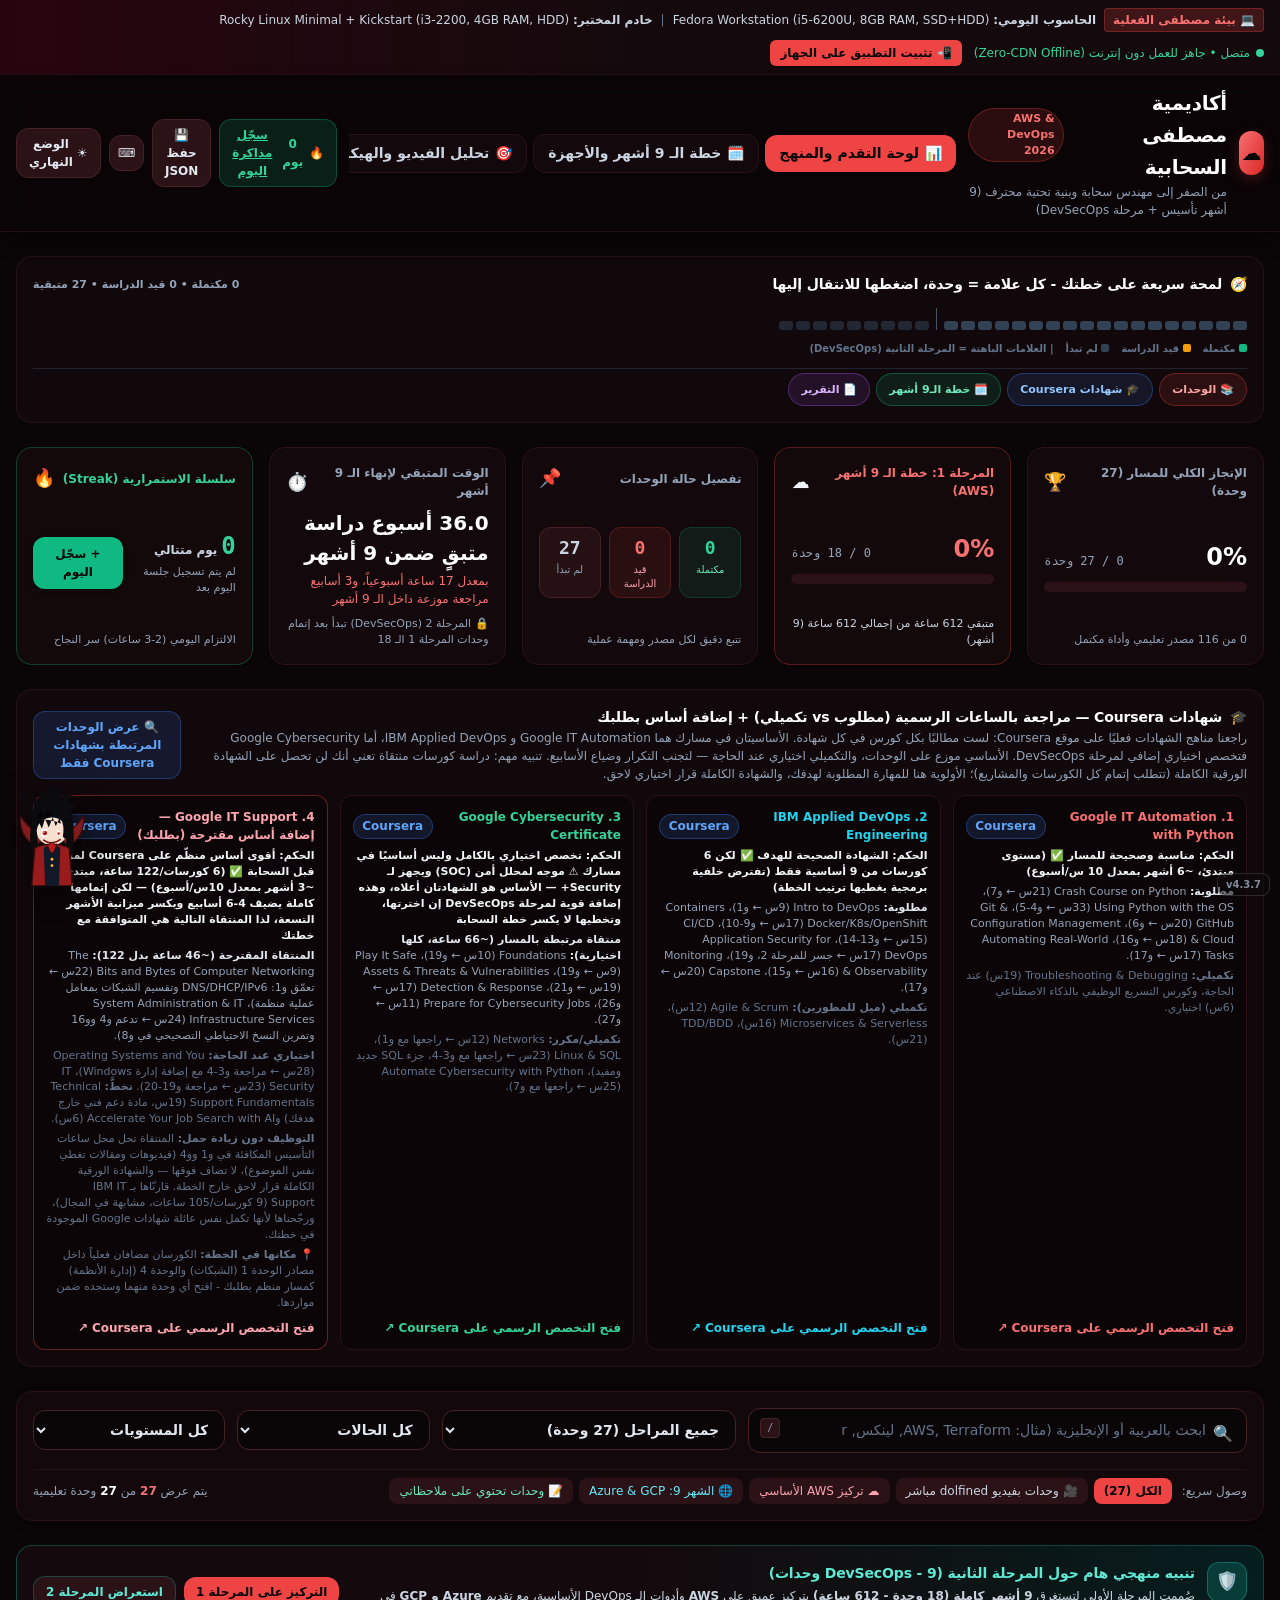
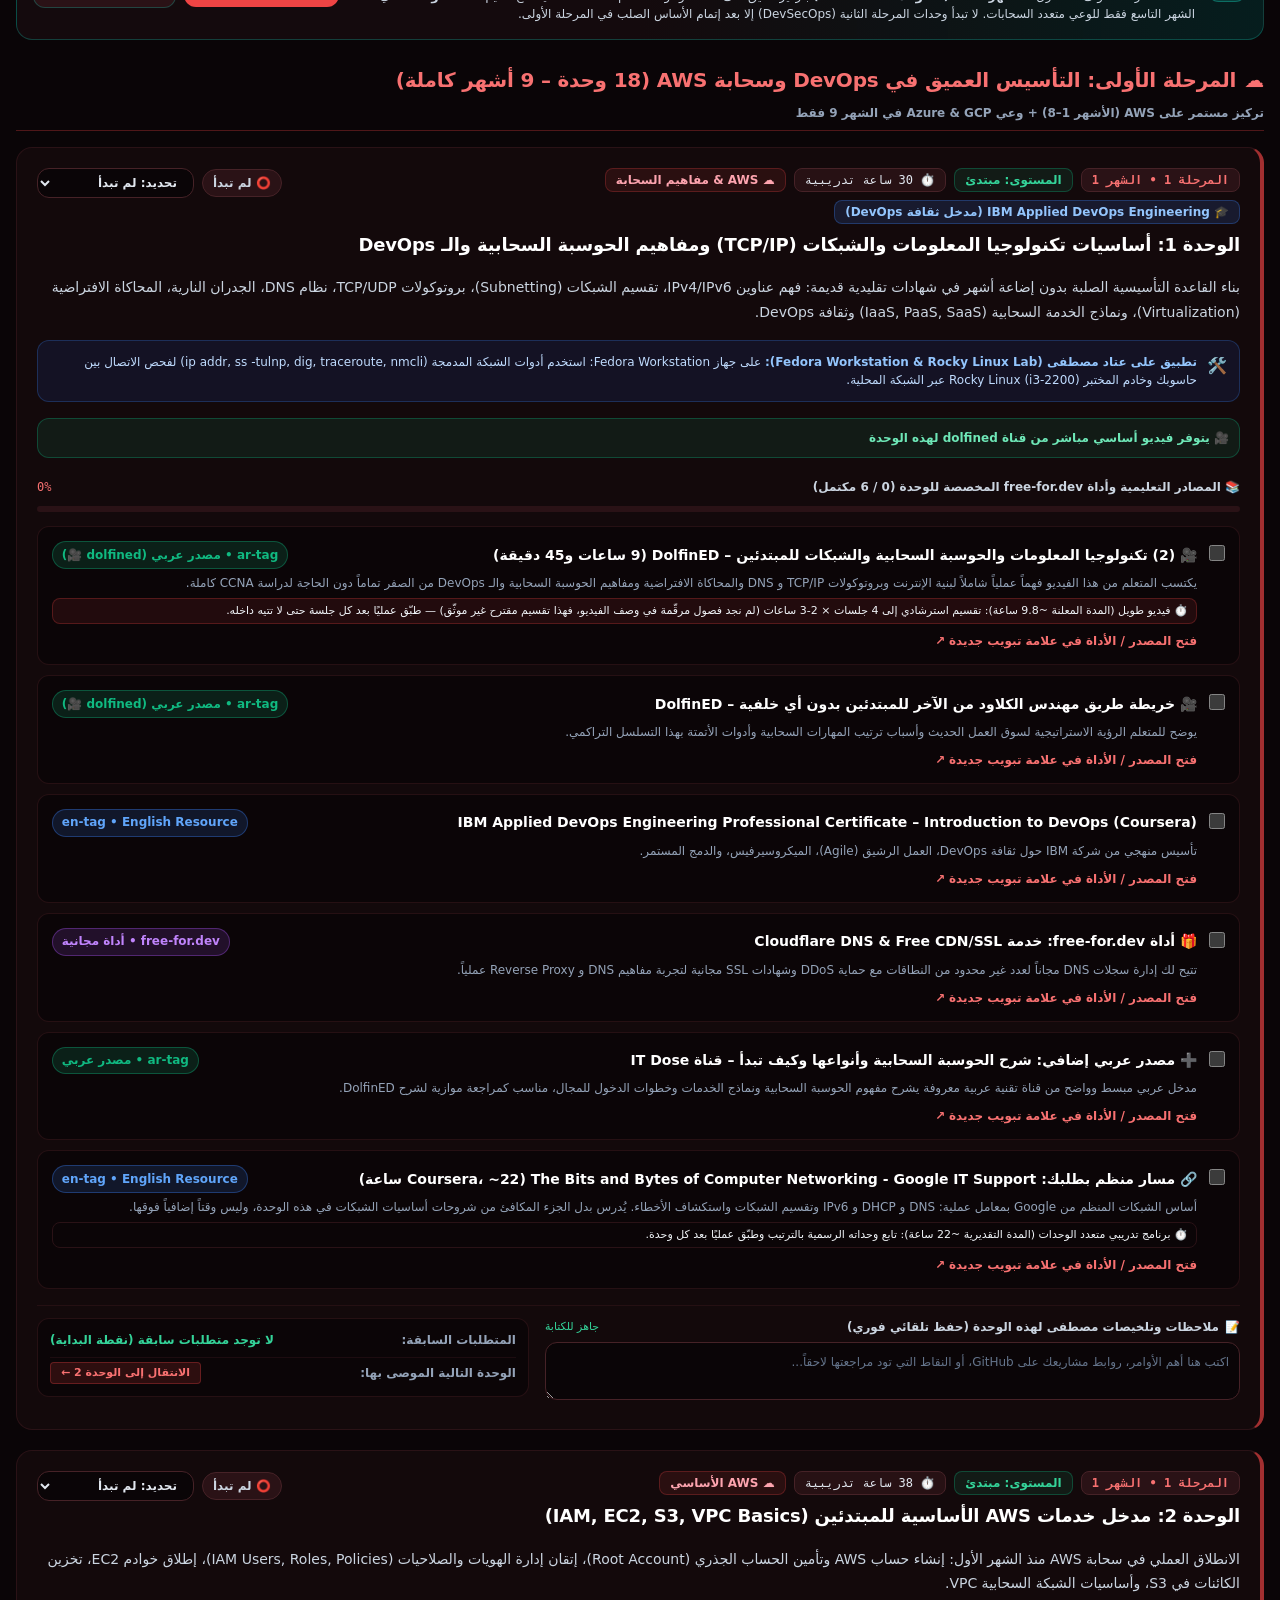
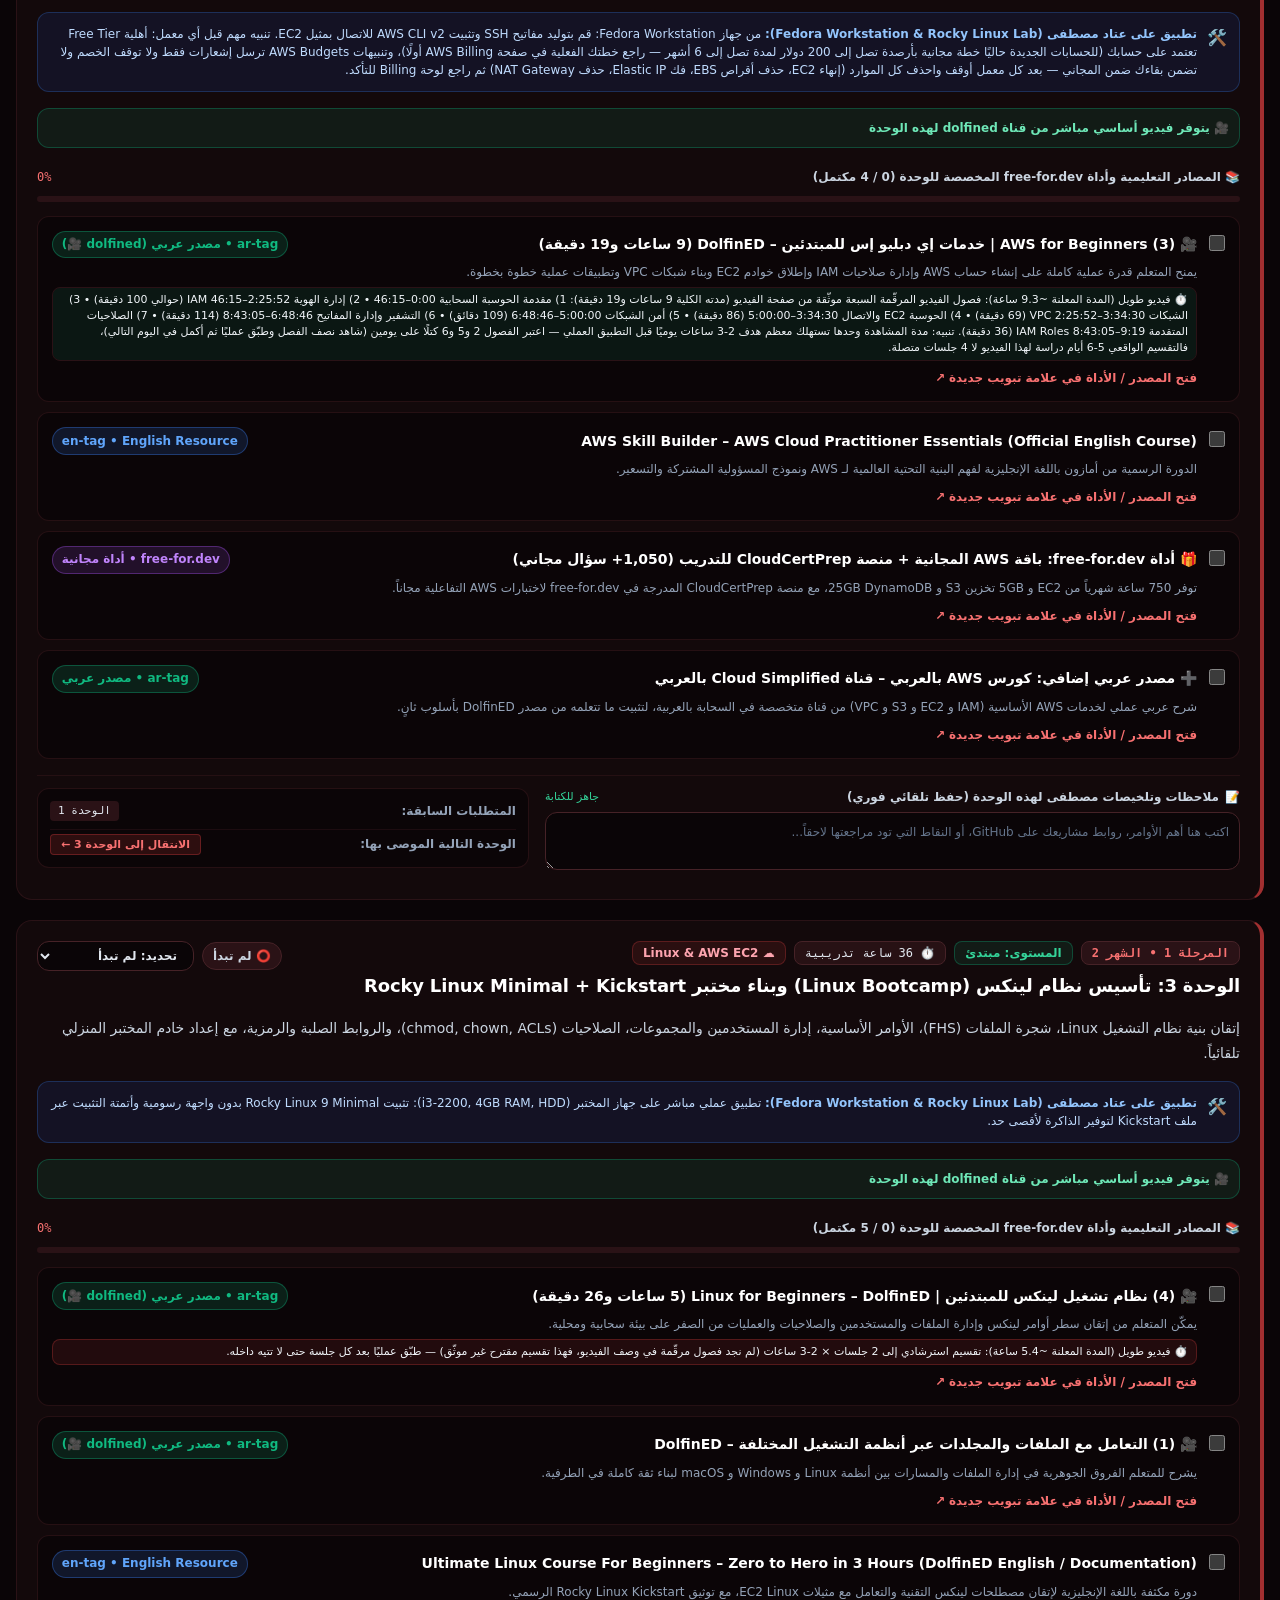
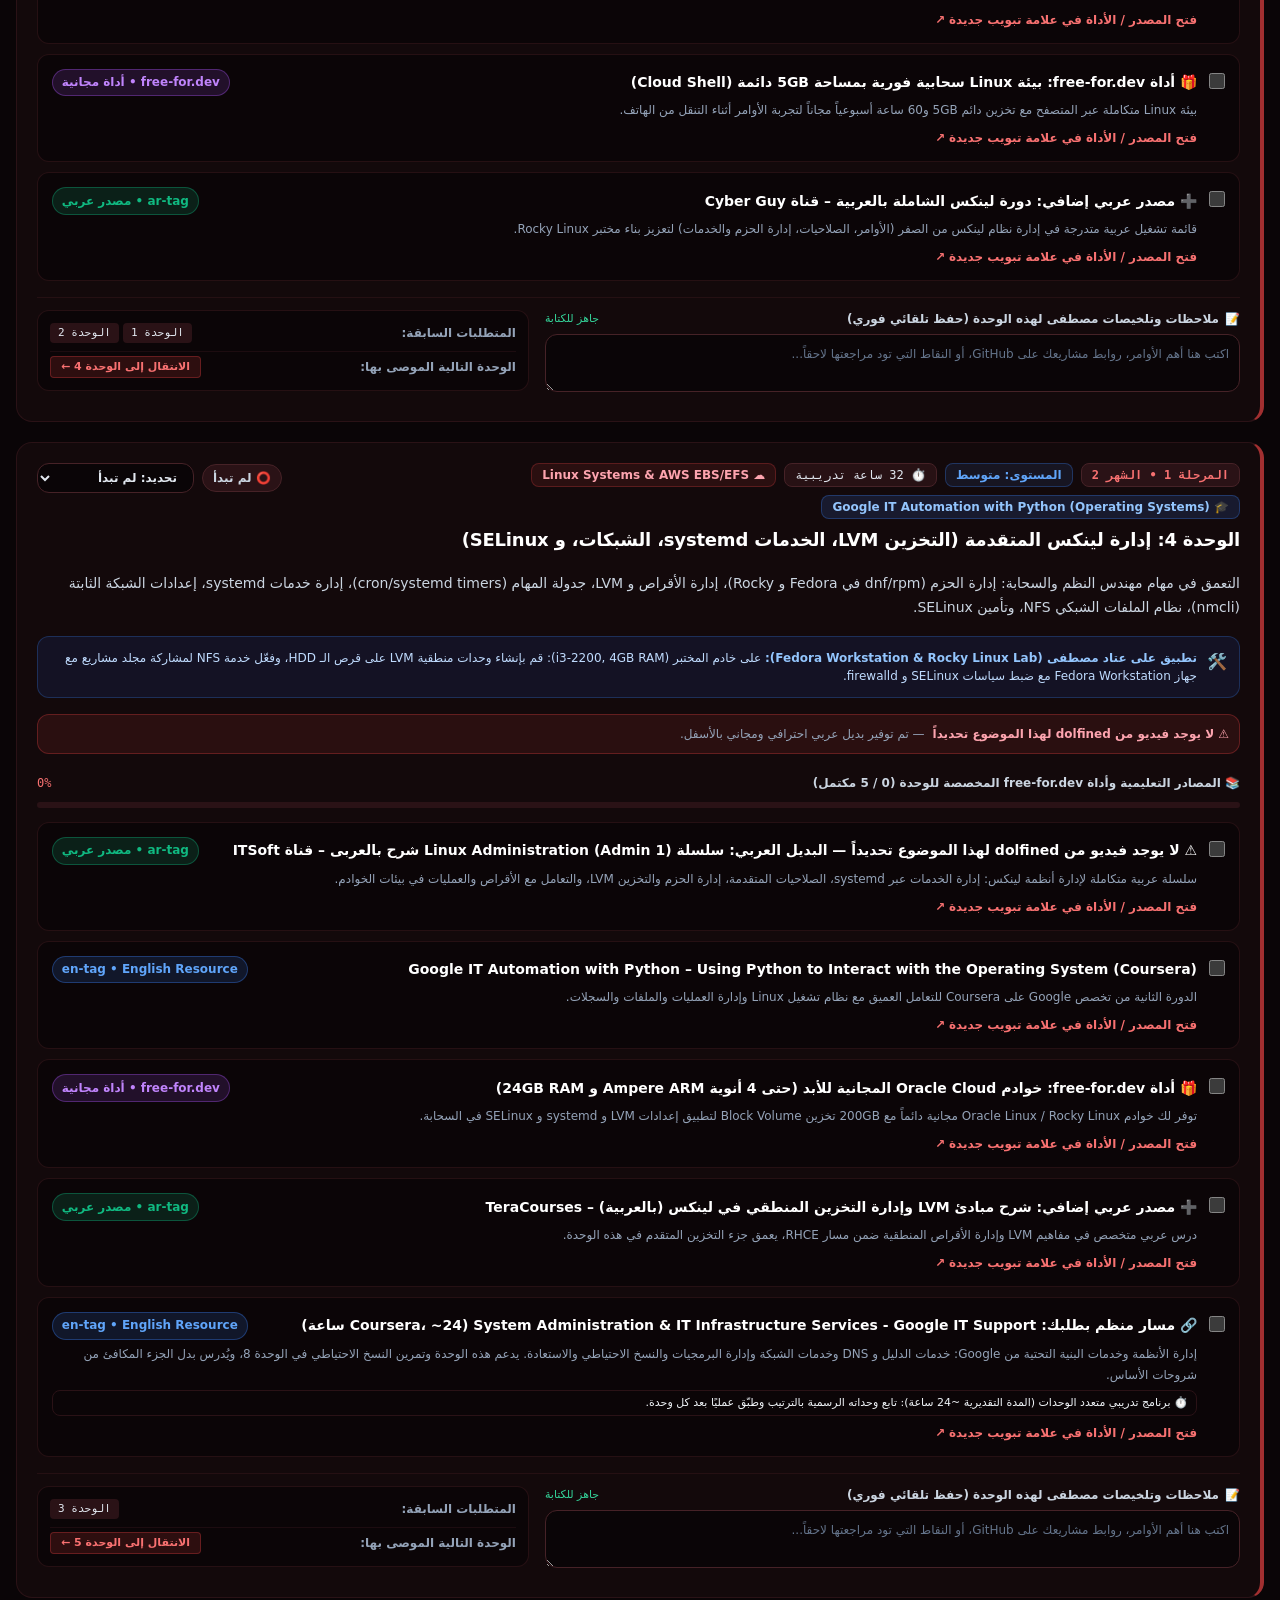
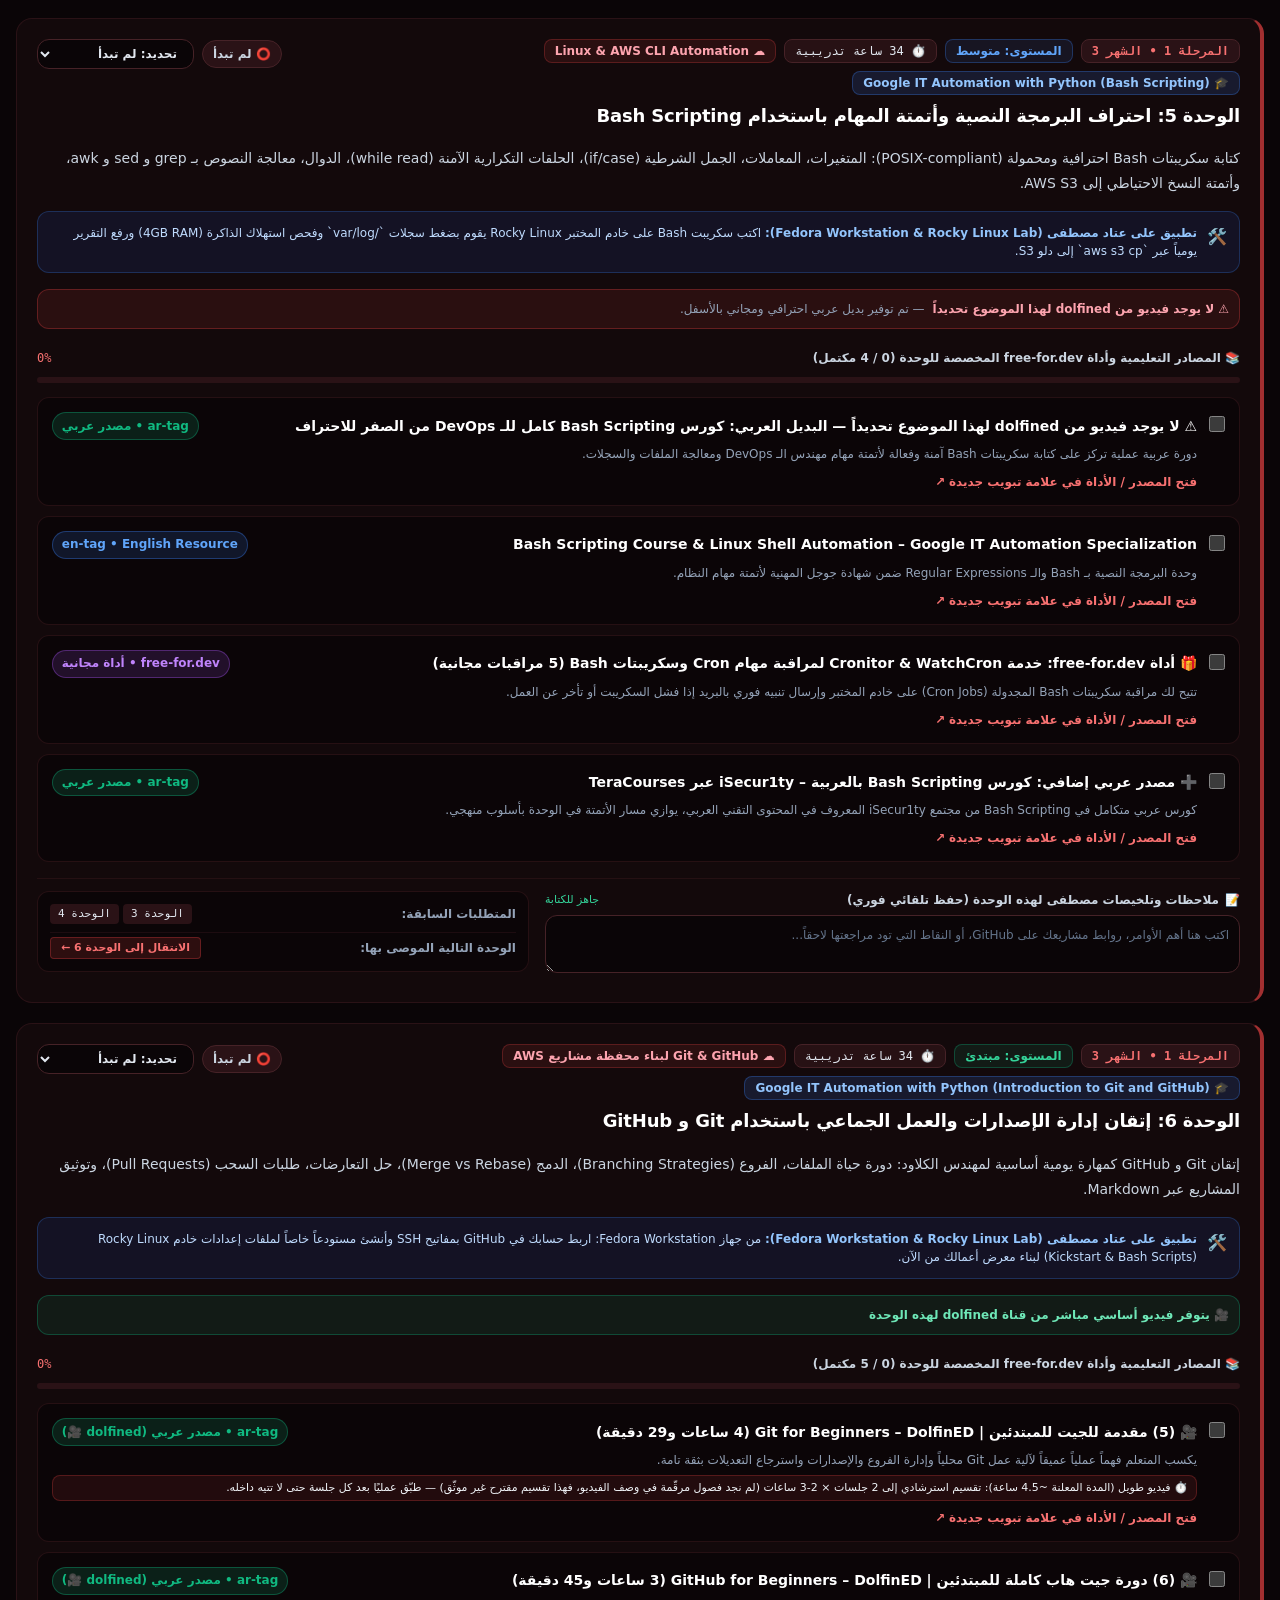
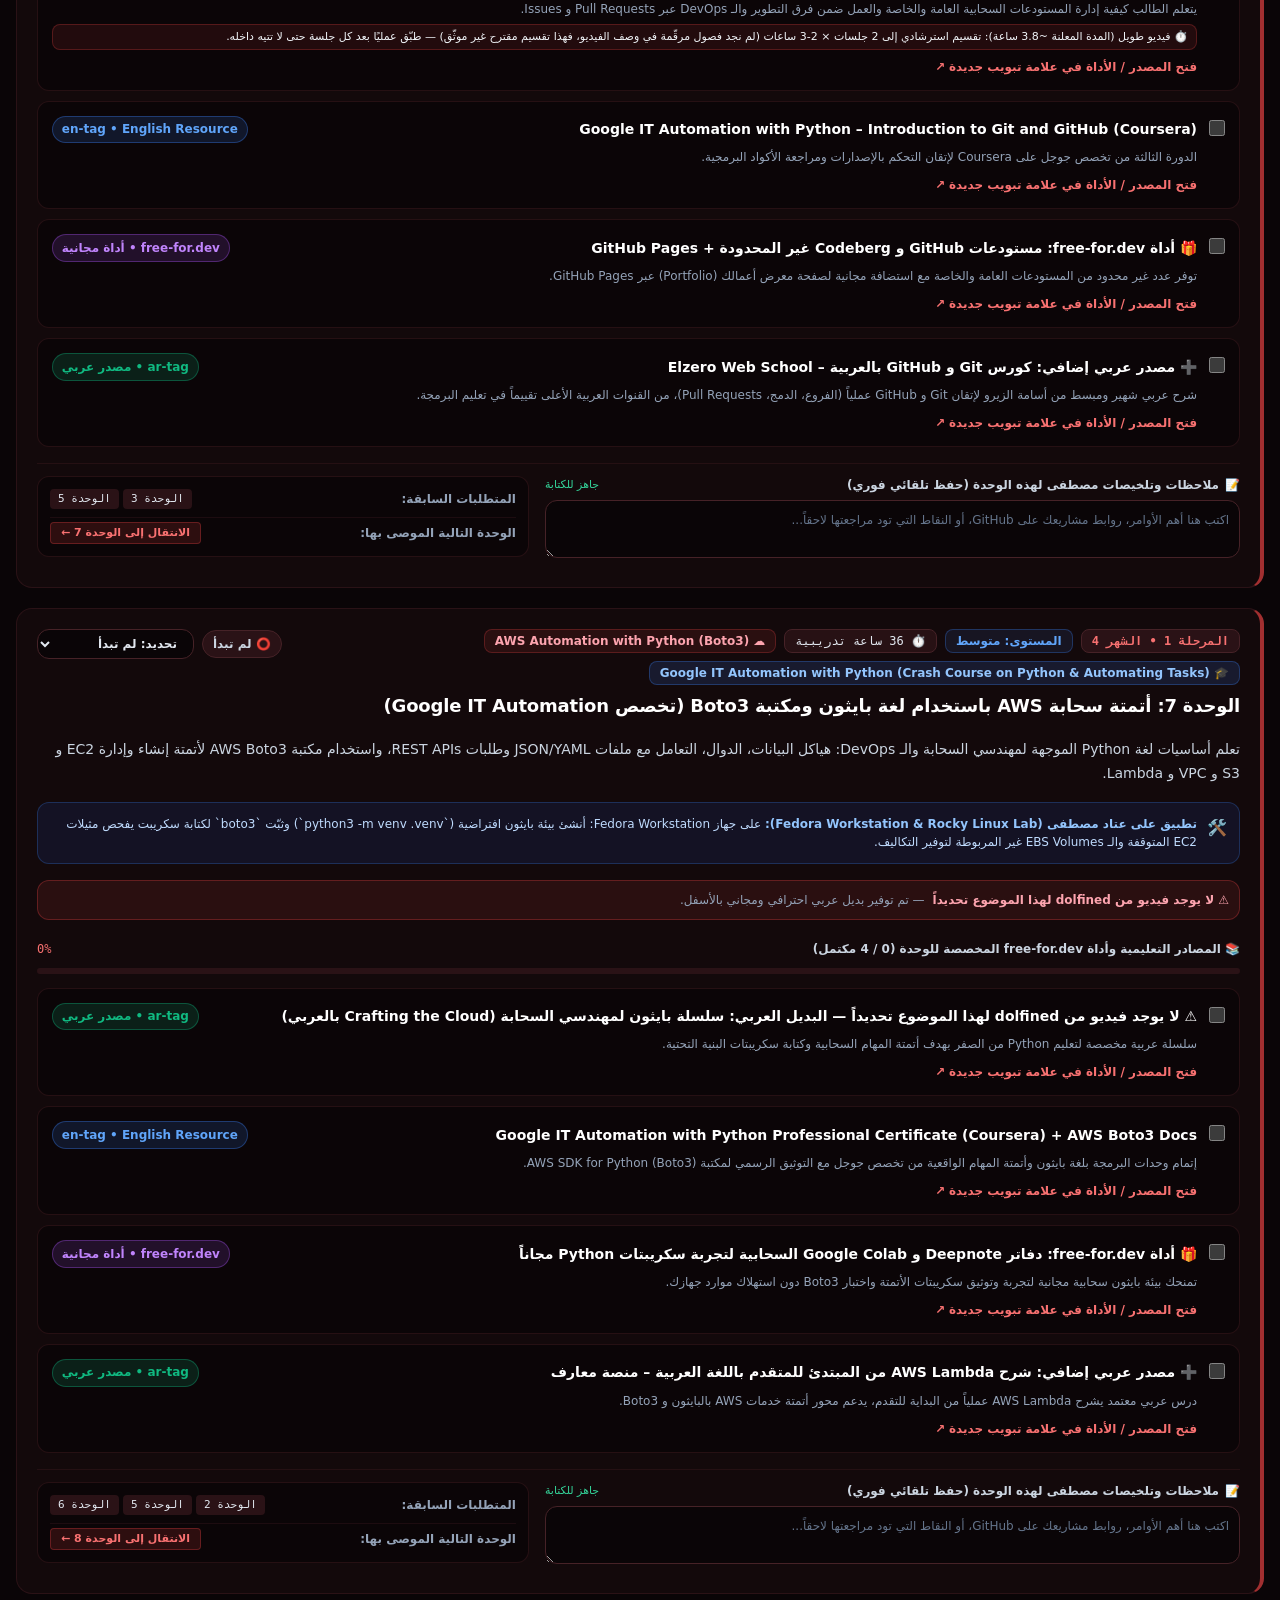
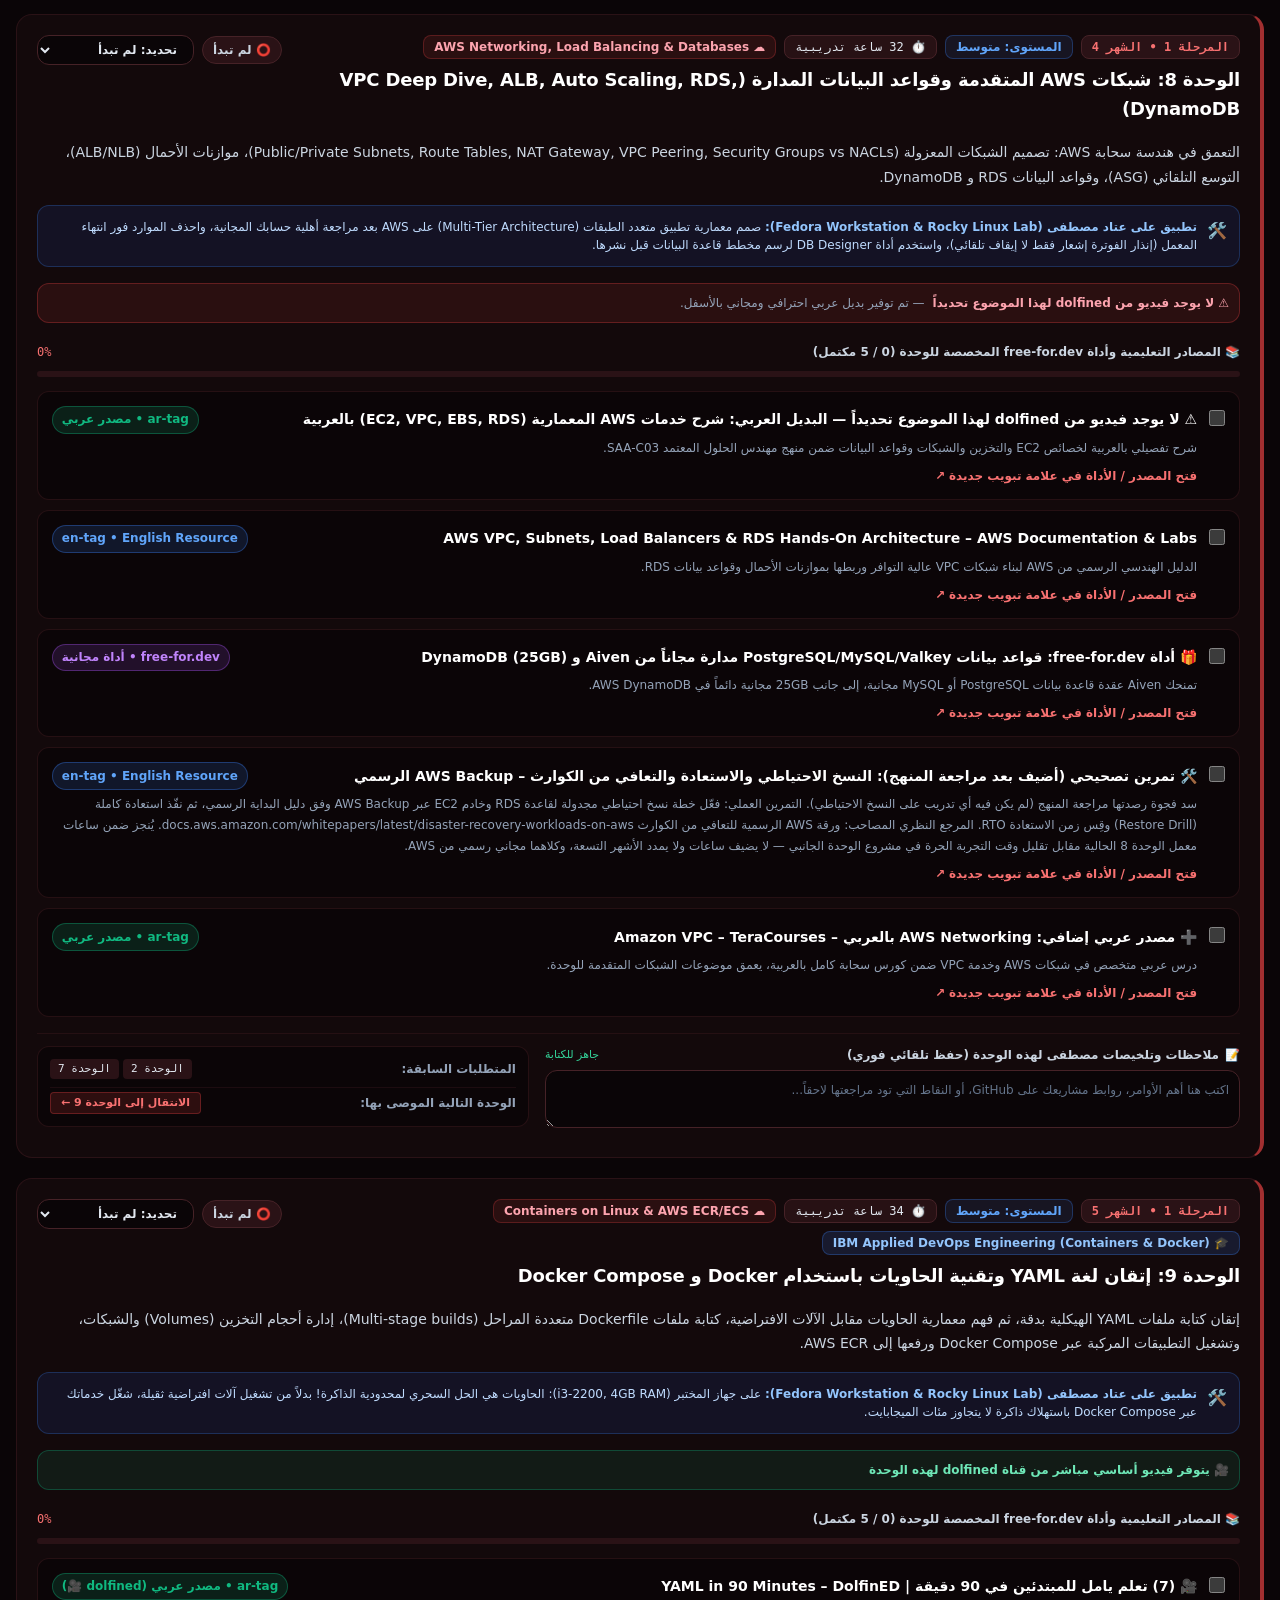
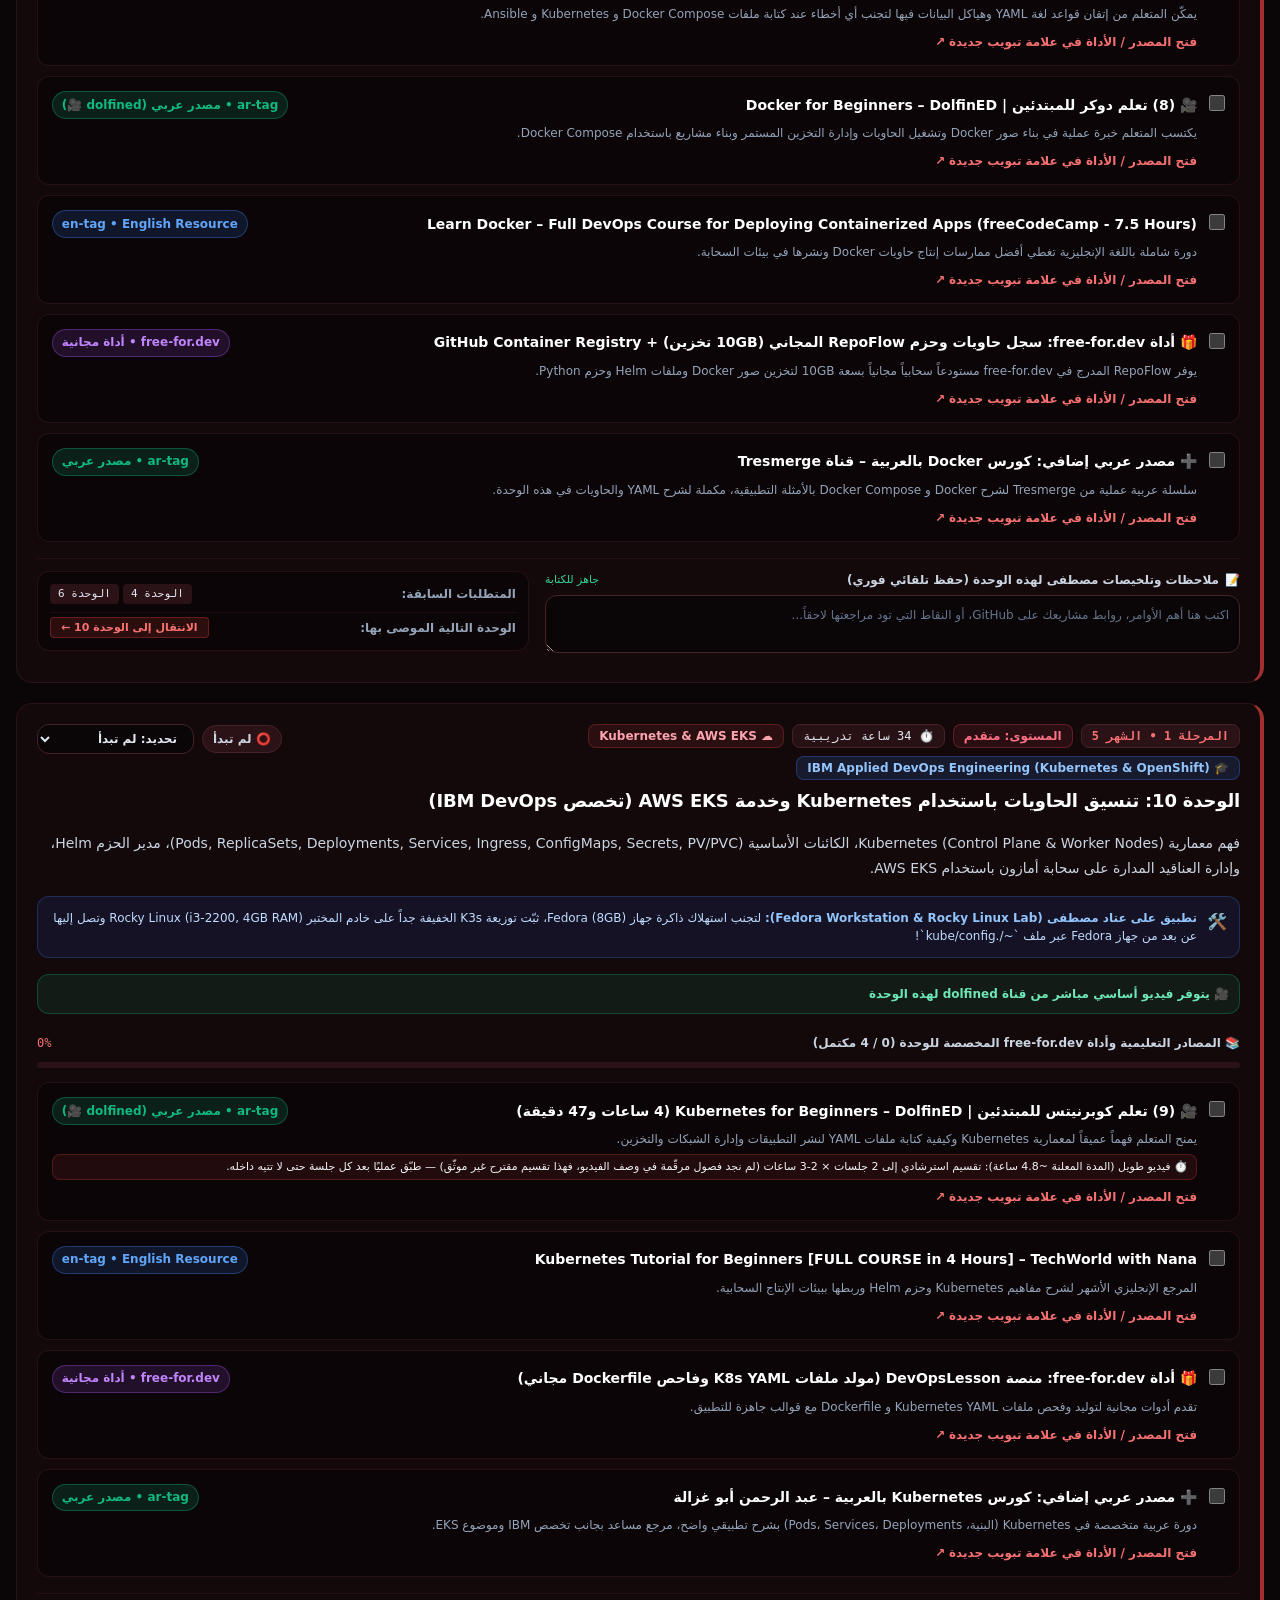
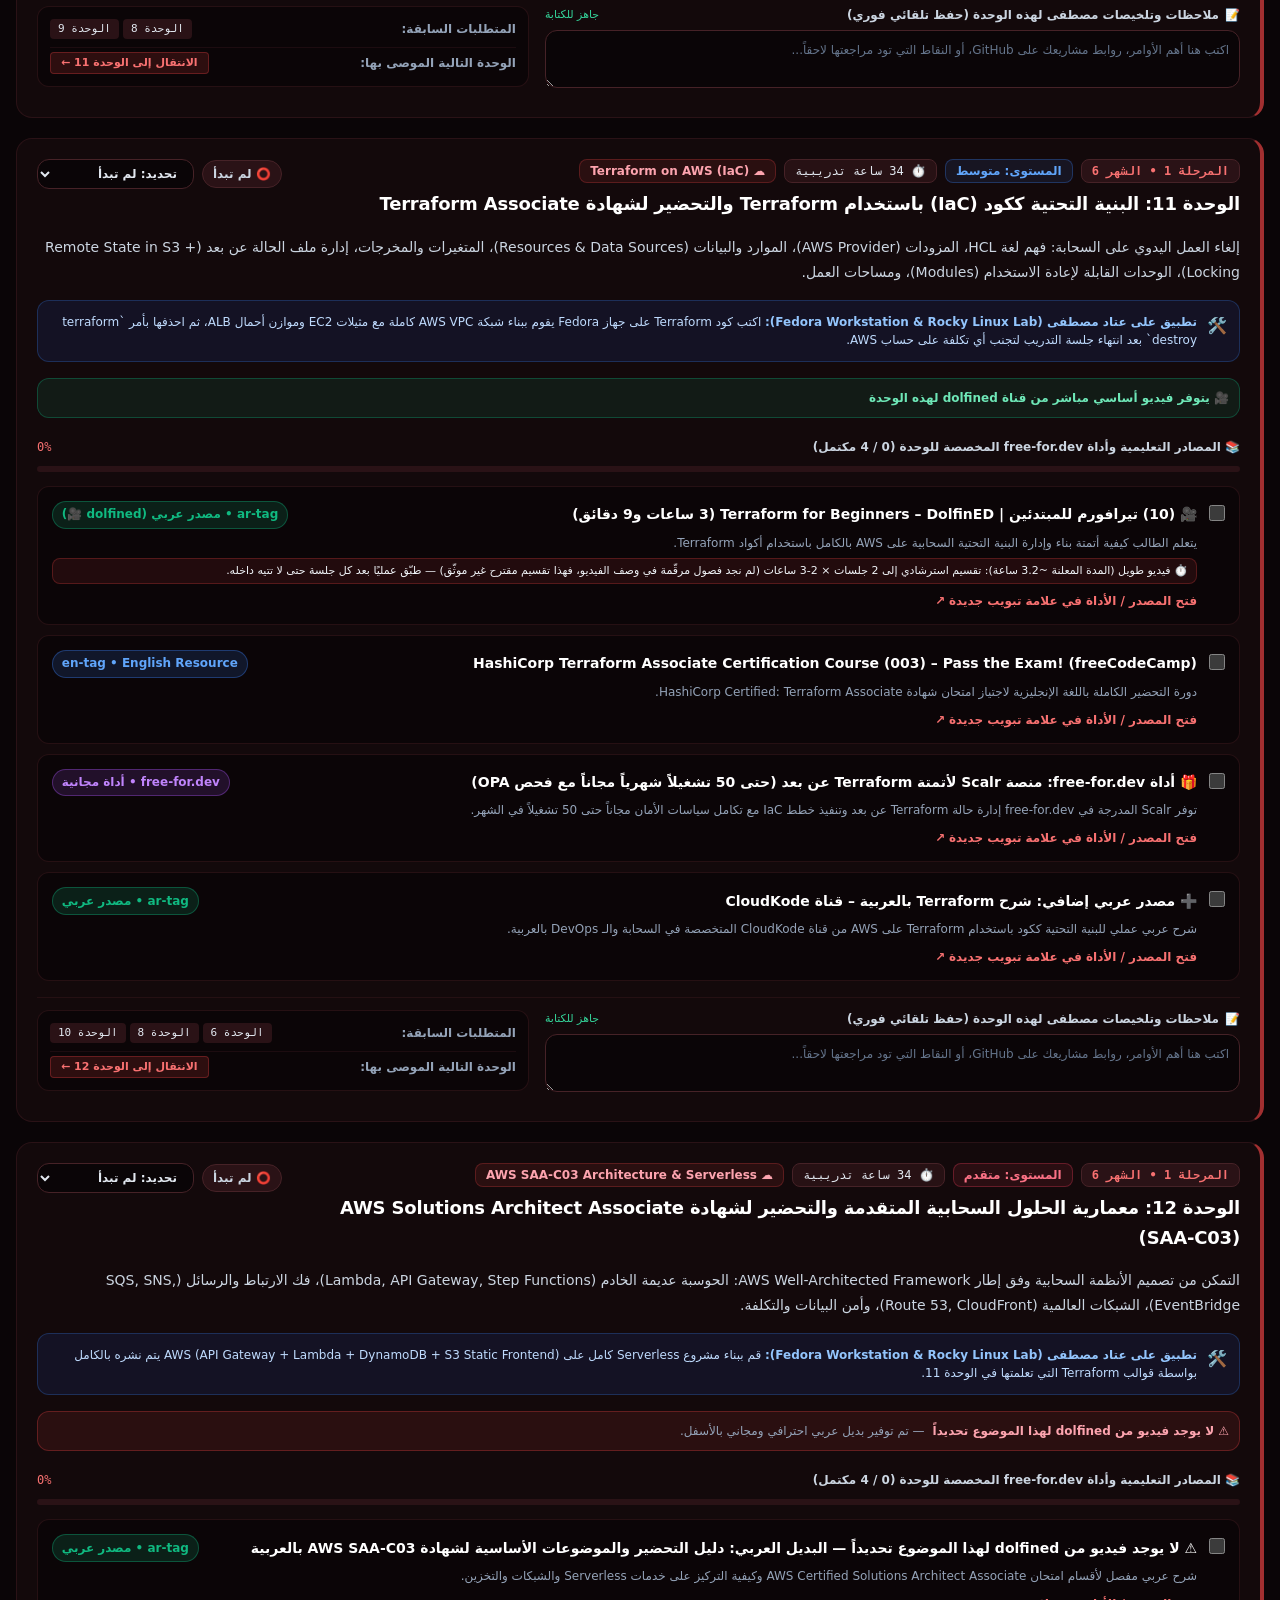
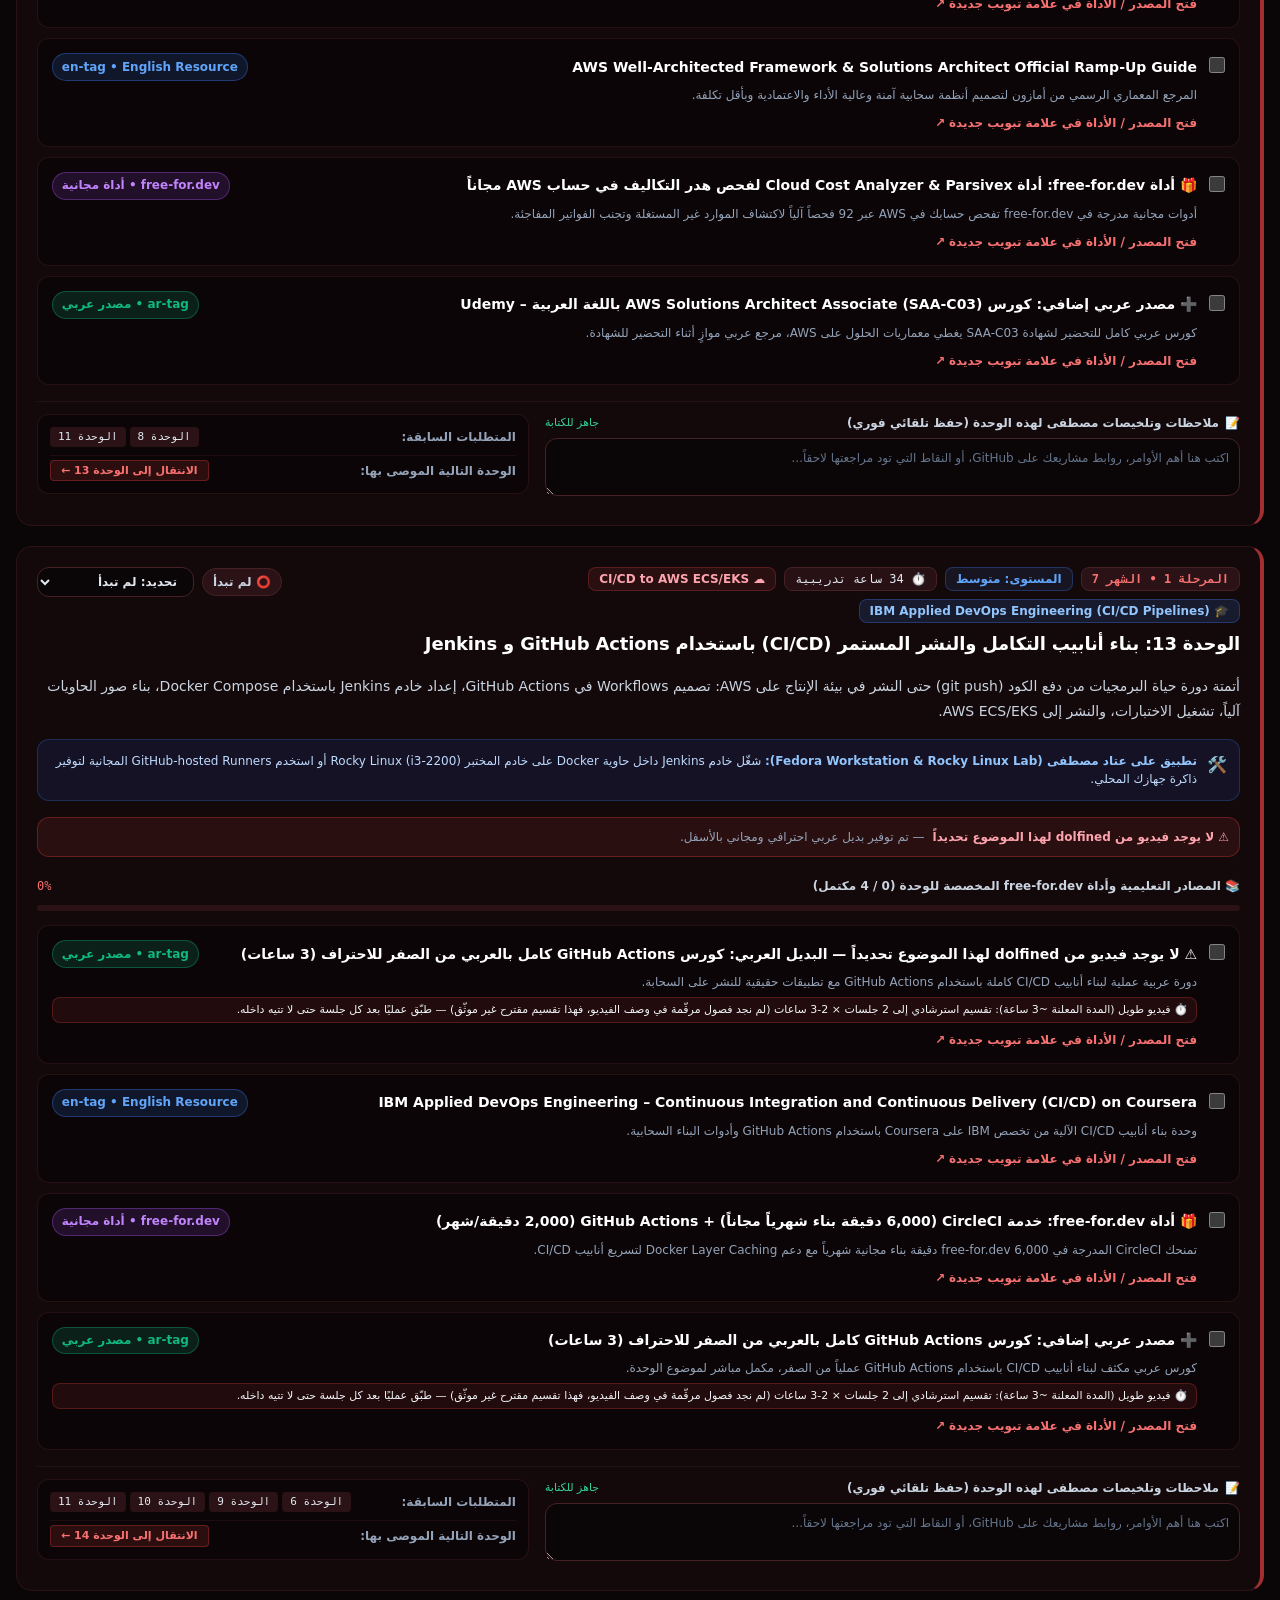
==== index.html @ b3513802 "Rename 1-index.html to index.html" ====
<!DOCTYPE html>
<html lang="ar" dir="rtl" class="dark">
<head>
  <meta charset="UTF-8" />
  <meta name="viewport" content="width=device-width, initial-scale=1.0, maximum-scale=5.0" />
  <title>مسار مصطفى السحابي | البوابة التعليمية لهندسة السحابة والـ DevOps والـ DevSecOps</title>
  <meta name="description" content="تطبيق تعليمي تقدمي (PWA) يعمل دون اتصال بالإنترنت بنسبة 100% بدون أي تبعيات خارجية، مصمم خصيصاً لمصطفى للانتقال من الصفر إلى مهندس سحابة وبنية تحتية (AWS & DevOps & DevSecOps) خلال 9 أشهر." />
  <meta name="theme-color" content="#140a0d" id="meta-theme-color" />
  <meta name="apple-mobile-web-app-capable" content="yes" />
  <meta name="apple-mobile-web-app-status-bar-style" content="black-translucent" />
  <meta name="apple-mobile-web-app-title" content="مسار مصطفى" />

  <!-- Web App Manifest for Cloudflare Pages Root Deployment -->
  <link rel="manifest" href="./manifest.webmanifest" />
  <link rel="apple-touch-icon" href="./icons/icon-192.png" />

  <!-- Self-Contained SVG Favicon & Apple Touch Icon (Zero Network Requests) -->
  <link rel="icon" type="image/svg+xml" href="data:image/svg+xml;utf8,<svg xmlns='http://www.w3.org/2000/svg' viewBox='0 0 100 100'><rect width='100' height='100' rx='22' fill='%230f172a'/><text x='50%' y='58%' dominant-baseline='middle' text-anchor='middle' font-size='62'>☁️</text></svg>" />

  <style>
    /* ==========================================================================
       1. SELF-CONTAINED ARABIC RTL TYPOGRAPHY & MODERN CSS RESET (ZERO CDN)
       ========================================================================== */
    *, *::before, *::after {
      box-sizing: border-box;
      border-width: 0;
      border-style: solid;
      border-color: #2a1216;
    }
    html {
      line-height: 1.65;
      -webkit-text-size-adjust: 100%;
      tab-size: 4;
      font-family: 'Noto Sans Arabic', 'IBM Plex Sans Arabic', 'Readex Pro', 'Cairo', 'Segoe UI', Tahoma, system-ui, -apple-system, sans-serif;
      color-scheme: dark;
      scroll-behavior: smooth;
    }
    html.light {
      color-scheme: light;
    }
    body {
      margin: 0;
      font-family: inherit;
      line-height: 1.75;
      -webkit-font-smoothing: antialiased;
      overflow-x: hidden;
    }
    h1, h2, h3, h4, .font-heading {
      margin: 0;
      font-family: 'Noto Kufi Arabic', 'Readex Pro', 'Cairo', 'Noto Sans Arabic', system-ui, sans-serif;
      letter-spacing: -0.01em;
      line-height: 1.4;
    }
    p, ul, ol, pre, table, blockquote {
      margin: 0;
    }
    a {
      color: inherit;
      text-decoration: inherit;
    }
    button, input, select, textarea {
      font-family: inherit;
      font-size: 100%;
      line-height: inherit;
      color: inherit;
      margin: 0;
      padding: 0;
      background-color: transparent;
    }
    button, select {
      text-transform: none;
      cursor: pointer;
    }
    table {
      text-indent: 0;
      border-color: inherit;
      border-collapse: collapse;
    }
    code, kbd, samp, pre, .font-mono {
      font-family: 'JetBrains Mono', 'DejaVu Sans Mono', 'Fira Code', ui-monospace, SFMono-Regular, Menlo, Monaco, Consolas, monospace;
    }
    ::selection {
      background-color: #ef4444;
      color: #0a0507;
    }

    /* Custom Scrollbar */
    ::-webkit-scrollbar { width: 8px; height: 8px; }
    ::-webkit-scrollbar-track { background: rgba(20, 10, 13, 0.4); }
    ::-webkit-scrollbar-thumb { background: rgba(100, 116, 139, 0.5); border-radius: 9999px; }
    ::-webkit-scrollbar-thumb:hover { background: rgba(239, 68, 68, 0.75); }

    /* ==========================================================================
       2. LAYOUT, FLEXBOX, GRID & SPACING UTILITIES (100% SELF-CONTAINED)
       ========================================================================== */
    .sr-only {
      position: absolute; width: 1px; height: 1px; padding: 0; margin: -1px;
      overflow: hidden; clip: rect(0, 0, 0, 0); white-space: nowrap; border-width: 0;
    }
    .hidden { display: none !important; }
    .block { display: block; }
    .inline-flex { display: inline-flex; }
    .flex { display: flex; }
    .grid { display: grid; }
    .flex-1 { flex: 1 1 0%; }
    .shrink-0 { flex-shrink: 0; }
    .flex-col { flex-direction: column; }
    .flex-wrap { flex-wrap: wrap; }
    .items-start { align-items: flex-start; }
    .items-center { align-items: center; }
    .items-baseline { align-items: baseline; }
    .justify-center { justify-content: center; }
    .justify-between { justify-content: space-between; }
    .justify-end { justify-content: flex-end; }
    .self-start { align-self: flex-start; }

    .grid-cols-1 { grid-template-columns: repeat(1, minmax(0, 1fr)); }
    .grid-cols-2 { grid-template-columns: repeat(2, minmax(0, 1fr)); }
    .grid-cols-3 { grid-template-columns: repeat(3, minmax(0, 1fr)); }

    .gap-1 { gap: 0.25rem; }
    .gap-1\.5 { gap: 0.375rem; }
    .gap-2 { gap: 0.5rem; }
    .gap-2\.5 { gap: 0.625rem; }
    .gap-3 { gap: 0.75rem; }
    .gap-4 { gap: 1rem; }
    .gap-5 { gap: 1.25rem; }

    /* Vertical Space Between Children */
    .space-y-1 > :not([hidden]) ~ :not([hidden]) { margin-top: 0.25rem; }
    .space-y-1\.5 > :not([hidden]) ~ :not([hidden]) { margin-top: 0.375rem; }
    .space-y-2 > :not([hidden]) ~ :not([hidden]) { margin-top: 0.5rem; }
    .space-y-2\.5 > :not([hidden]) ~ :not([hidden]) { margin-top: 0.625rem; }
    .space-y-3 > :not([hidden]) ~ :not([hidden]) { margin-top: 0.75rem; }
    .space-y-4 > :not([hidden]) ~ :not([hidden]) { margin-top: 1rem; }
    .space-y-5 > :not([hidden]) ~ :not([hidden]) { margin-top: 1.25rem; }
    .space-y-6 > :not([hidden]) ~ :not([hidden]) { margin-top: 1.5rem; }
    .space-y-8 > :not([hidden]) ~ :not([hidden]) { margin-top: 2rem; }

    .divide-y > :not([hidden]) ~ :not([hidden]) { border-top-width: 1px; }
    .divide-slate-800 > :not([hidden]) ~ :not([hidden]) { border-color: #2a1216; }
    .divide-slate-800\/80 > :not([hidden]) ~ :not([hidden]) { border-color: rgba(42, 18, 22, 0.8); }

    /* Sizing & Positioning */
    .min-h-screen { min-height: 100vh; }
    .min-w-0 { min-width: 0px; }
    .w-full { width: 100%; }
    .w-2 { width: 0.5rem; }
    .w-4 { width: 1rem; }
    .w-10 { width: 2.5rem; }
    .w-11 { width: 2.75rem; }
    .h-1\.5 { height: 0.375rem; }
    .h-2 { height: 0.5rem; }
    .h-2\.5 { height: 0.625rem; }
    .h-4 { height: 1rem; }
    .h-10 { height: 2.5rem; }
    .h-11 { height: 2.75rem; }
    .h-full { height: 100%; }

    .max-w-sm { max-width: 24rem; }
    .max-w-md { max-width: 28rem; }
    .max-w-lg { max-width: 32rem; }
    .max-w-7xl { max-width: 80rem; }
    .mx-auto { margin-left: auto; margin-right: auto; }
    .my-2 { margin-top: 0.5rem; margin-bottom: 0.5rem; }
    .mt-0\.5 { margin-top: 0.125rem; }
    .mt-1 { margin-top: 0.25rem; }
    .mt-2 { margin-top: 0.5rem; }
    .mt-10 { margin-top: 2.5rem; }
    .mb-1 { margin-bottom: 0.25rem; }
    .mb-3 { margin-bottom: 0.75rem; }
    .ml-1 { margin-left: 0.25rem; }
    .mr-1 { margin-right: 0.25rem; }

    /* Padding */
    .p-1\.5 { padding: 0.375rem; }
    .p-2 { padding: 0.5rem; }
    .p-2\.5 { padding: 0.625rem; }
    .p-3 { padding: 0.75rem; }
    .p-3\.5 { padding: 0.875rem; }
    .p-4 { padding: 1rem; }
    .p-5 { padding: 1.25rem; }
    .p-6 { padding: 1.5rem; }
    .p-12 { padding: 3rem; }
    .px-1\.5 { padding-left: 0.375rem; padding-right: 0.375rem; }
    .px-2 { padding-left: 0.5rem; padding-right: 0.5rem; }
    .px-2\.5 { padding-left: 0.625rem; padding-right: 0.625rem; }
    .px-3 { padding-left: 0.75rem; padding-right: 0.75rem; }
    .px-3\.5 { padding-left: 0.875rem; padding-right: 0.875rem; }
    .px-4 { padding-left: 1rem; padding-right: 1rem; }
    .py-0\.5 { padding-top: 0.125rem; padding-bottom: 0.125rem; }
    .py-1 { padding-top: 0.25rem; padding-bottom: 0.25rem; }
    .py-1\.5 { padding-top: 0.375rem; padding-bottom: 0.375rem; }
    .py-2 { padding-top: 0.5rem; padding-bottom: 0.5rem; }
    .py-2\.5 { padding-top: 0.625rem; padding-bottom: 0.625rem; }
    .py-3 { padding-top: 0.75rem; padding-bottom: 0.75rem; }
    .py-3\.5 { padding-top: 0.875rem; padding-bottom: 0.875rem; }
    .py-5 { padding-top: 1.25rem; padding-bottom: 1.25rem; }
    .py-6 { padding-top: 1.5rem; padding-bottom: 1.5rem; }
    .pt-1 { padding-top: 0.25rem; }
    .pt-2 { padding-top: 0.5rem; }
    .pt-3 { padding-top: 0.75rem; }
    .pt-4 { padding-top: 1rem; }
    .pb-1 { padding-bottom: 0.25rem; }
    .pb-2 { padding-bottom: 0.5rem; }
    .pb-3 { padding-bottom: 0.75rem; }
    .pb-4 { padding-bottom: 1rem; }
    .pr-5 { padding-right: 1.25rem; }
    .pr-10 { padding-right: 2.5rem; }
    .pl-20 { padding-left: 5rem; }

    /* Positioning */
    .relative { position: relative; }
    .absolute { position: absolute; }
    .fixed { position: fixed; }
    .sticky { position: sticky; }
    .inset-0 { top: 0; right: 0; bottom: 0; left: 0; }
    .top-0 { top: 0; }
    .top-2\.5 { top: 0.625rem; }
    .top-3 { top: 0.75rem; }
    .right-3\.5 { right: 0.875rem; }
    .left-3 { left: 0.75rem; }
    .left-5 { left: 1.25rem; }
    .bottom-5 { bottom: 1.25rem; }
    .z-40 { z-index: 40; }
    .z-50 { z-index: 50; }

    /* Typography & Alignment */
    .text-\[10px\] { font-size: 10px; line-height: 1.4; }
    .text-\[11px\] { font-size: 11px; line-height: 1.45; }
    .text-xs { font-size: 0.75rem; line-height: 1.5; }
    .text-sm { font-size: 0.875rem; line-height: 1.65; }
    .text-base { font-size: 1rem; line-height: 1.65; }
    .text-lg { font-size: 1.125rem; line-height: 1.6; }
    .text-xl { font-size: 1.25rem; line-height: 1.5; }
    .text-2xl { font-size: 1.5rem; line-height: 1.35; }
    .text-4xl { font-size: 2.25rem; line-height: 1.2; }

    .font-normal { font-weight: 400; }
    .font-medium { font-weight: 500; }
    .font-semibold { font-weight: 600; }
    .font-bold { font-weight: 700; }
    .font-extrabold { font-weight: 800; }
    .tracking-tight { letter-spacing: -0.015em; }
    .leading-relaxed { line-height: 1.75; }
    .text-right { text-align: right; }
    .text-center { text-align: center; }
    .text-left { text-align: left; }
    .underline { text-decoration: underline; }
    .line-through { text-decoration: line-through; }
    .whitespace-nowrap { white-space: nowrap; }
    .list-disc { list-style-type: disc; }

    /* Borders & Radius */
    .rounded { border-radius: 0.25rem; }
    .rounded-md { border-radius: 0.375rem; }
    .rounded-lg { border-radius: 0.5rem; }
    .rounded-xl { border-radius: 0.75rem; }
    .rounded-2xl { border-radius: 1rem; }
    .rounded-full { border-radius: 9999px; }

    .border { border-width: 1px; }
    .border-t { border-top-width: 1px; }
    .border-b { border-bottom-width: 1px; }
    .border-r-4 { border-right-width: 4px; }

    .border-slate-200 { border-color: #e2e8f0; }
    .border-slate-700 { border-color: #462227; }
    .border-slate-800 { border-color: #2a1216; }
    .border-slate-800\/60 { border-color: rgba(42, 18, 22, 0.6); }
    .border-slate-800\/70 { border-color: rgba(42, 18, 22, 0.7); }
    .border-slate-800\/80 { border-color: rgba(42, 18, 22, 0.8); }
    .border-slate-800\/90 { border-color: rgba(42, 18, 22, 0.9); }

    .border-brand-500\/30 { border-color: rgba(239, 68, 68, 0.3); }
    .border-amber-500\/20 { border-color: rgba(239, 68, 68, 0.2); }
    .border-amber-500\/25 { border-color: rgba(239, 68, 68, 0.25); }
    .border-amber-500\/30 { border-color: rgba(239, 68, 68, 0.3); }
    .border-amber-500\/40 { border-color: rgba(239, 68, 68, 0.4); }
    .border-amber-500\/50 { border-color: rgba(239, 68, 68, 0.5); }

    .border-emerald-500\/20 { border-color: rgba(16, 185, 129, 0.2); }
    .border-emerald-500\/30 { border-color: rgba(16, 185, 129, 0.3); }
    .border-emerald-500\/40 { border-color: rgba(16, 185, 129, 0.4); }
    .border-emerald-500\/50 { border-color: rgba(16, 185, 129, 0.5); }

    .border-teal-500\/30 { border-color: rgba(20, 184, 166, 0.3); }
    .border-teal-500\/40 { border-color: rgba(20, 184, 166, 0.4); }
    .border-cyan-500\/40 { border-color: rgba(6, 182, 212, 0.4); }
    .border-blue-500\/25 { border-color: rgba(59, 130, 246, 0.25); }
    .border-blue-500\/30 { border-color: rgba(59, 130, 246, 0.3); }
    .border-rose-500\/30 { border-color: rgba(244, 63, 94, 0.3); }
    .border-rose-500\/40 { border-color: rgba(244, 63, 94, 0.4); }

    .border-r-emerald-500 { border-right-color: #10b981; }
    .border-r-amber-500 { border-right-color: #ef4444; }
    .border-r-brand-500\/60 { border-right-color: rgba(239, 68, 68, 0.65); }
    .border-r-teal-500\/60 { border-right-color: rgba(20, 184, 166, 0.65); }

    /* Background Colors */
    .bg-white { background-color: #ffffff; }
    .bg-slate-50 { background-color: #f8fafc; }
    .bg-slate-800 { background-color: #2a1216; }
    .bg-slate-800\/80 { background-color: rgba(42, 18, 22, 0.8); }
    .bg-slate-800\/90 { background-color: rgba(42, 18, 22, 0.9); }
    .bg-slate-900 { background-color: #140a0d; }
    .bg-slate-900\/40 { background-color: rgba(20, 10, 13, 0.4); }
    .bg-slate-900\/50 { background-color: rgba(20, 10, 13, 0.5); }
    .bg-slate-900\/70 { background-color: rgba(20, 10, 13, 0.7); }
    .bg-slate-900\/80 { background-color: rgba(20, 10, 13, 0.8); }
    .bg-slate-900\/90 { background-color: rgba(20, 10, 13, 0.9); }
    .bg-slate-900\/95 { background-color: rgba(20, 10, 13, 0.95); }
    .bg-slate-950 { background-color: #0a0507; }
    .bg-slate-950\/70 { background-color: rgba(10, 5, 7, 0.7); }
    .bg-slate-950\/75 { background-color: rgba(10, 5, 7, 0.75); }
    .bg-slate-950\/80 { background-color: rgba(10, 5, 7, 0.8); }
    .bg-slate-950\/90 { background-color: rgba(10, 5, 7, 0.9); }

    .bg-brand-500 { background-color: #ef4444; }
    .bg-brand-500\/15 { background-color: rgba(239, 68, 68, 0.15); }
    .bg-brand-500\/20 { background-color: rgba(239, 68, 68, 0.2); }
    .bg-amber-500\/10 { background-color: rgba(239, 68, 68, 0.1); }
    .bg-amber-500\/15 { background-color: rgba(239, 68, 68, 0.15); }
    .bg-amber-500\/20 { background-color: rgba(239, 68, 68, 0.2); }
    .bg-amber-950\/95 { background-color: rgba(76, 5, 25, 0.95); }

    .bg-emerald-400 { background-color: #34d399; }
    .bg-emerald-500 { background-color: #10b981; }
    .bg-emerald-500\/10 { background-color: rgba(16, 185, 129, 0.1); }
    .bg-emerald-500\/15 { background-color: rgba(16, 185, 129, 0.15); }
    .bg-emerald-500\/20 { background-color: rgba(16, 185, 129, 0.2); }
    .bg-emerald-950\/10 { background-color: rgba(2, 44, 34, 0.25); }
    .bg-emerald-950\/95 { background-color: rgba(2, 44, 34, 0.95); }

    .bg-teal-500\/20 { background-color: rgba(20, 184, 166, 0.2); }
    .bg-cyan-500\/20 { background-color: rgba(6, 182, 212, 0.2); }
    .bg-blue-500\/10 { background-color: rgba(59, 130, 246, 0.1); }
    .bg-blue-500\/15 { background-color: rgba(59, 130, 246, 0.15); }
    .bg-blue-950\/30 { background-color: rgba(23, 37, 84, 0.35); }
    .bg-rose-500\/10 { background-color: rgba(244, 63, 94, 0.1); }
    .bg-rose-500\/15 { background-color: rgba(244, 63, 94, 0.15); }
    .bg-rose-600 { background-color: #e11d48; }

    /* Gradients */
    .bg-gradient-to-br.from-brand-400.to-brand-600 {
      background-image: linear-gradient(to bottom right, #f87171, #dc2626);
    }
    .bg-gradient-to-l.from-brand-400.to-brand-600 {
      background-image: linear-gradient(to left, #f87171, #dc2626);
    }
    .bg-gradient-to-l.from-slate-900.via-slate-900.to-amber-950\/40 {
      background-image: linear-gradient(to left, #140a0d, #140a0d, rgba(76, 5, 25, 0.45));
    }
    .bg-gradient-to-l.from-teal-950\/60.via-slate-900.to-slate-900 {
      background-image: linear-gradient(to left, rgba(4, 47, 46, 0.6), #140a0d, #140a0d);
    }

    /* Text Colors */
    .text-white { color: #ffffff; }
    .text-slate-100 { color: #f1f5f9; }
    .text-slate-200 { color: #e2e8f0; }
    .text-slate-300 { color: #cbd5e1; }
    .text-slate-400 { color: #94a3b8; }
    .text-slate-500 { color: #64748b; }
    .text-slate-900 { color: #140a0d; }
    .text-slate-950 { color: #0a0507; }

    .text-brand-400 { color: #f87171; }
    .text-amber-200 { color: #fecdd3; }
    .text-amber-300 { color: #fda4af; }
    .text-amber-400 { color: #f87171; }
    .text-emerald-200 { color: #a7f3d0; }
    .text-emerald-300 { color: #6ee7b7; }
    .text-emerald-400 { color: #34d399; }
    .text-teal-300 { color: #5eead4; }
    .text-teal-400 { color: #2dd4bf; }
    .text-cyan-300 { color: #67e8f9; }
    .text-cyan-400 { color: #22d3ee; }
    .text-blue-200 { color: #bfdbfe; }
    .text-blue-300 { color: #93c5fd; }
    .text-blue-400 { color: #60a5fa; }
    .text-purple-400 { color: #c084fc; }
    .text-rose-300 { color: #fda4af; }
    .text-rose-400 { color: #fb7185; }

    /* Shadows, Blur & Effects */
    .shadow-sm { box-shadow: 0 1px 2px 0 rgba(0, 0, 0, 0.2); }
    .shadow { box-shadow: 0 2px 6px -1px rgba(0, 0, 0, 0.3); }
    .shadow-md { box-shadow: 0 4px 12px -2px rgba(0, 0, 0, 0.35); }
    .shadow-lg { box-shadow: 0 10px 20px -3px rgba(0, 0, 0, 0.4); }
    .shadow-xl { box-shadow: 0 20px 25px -5px rgba(0, 0, 0, 0.5); }
    .shadow-2xl { box-shadow: 0 25px 50px -12px rgba(0, 0, 0, 0.65); }
    .shadow-brand-500\/20 { box-shadow: 0 4px 14px 0 rgba(239, 68, 68, 0.25); }

    .backdrop-blur-sm { backdrop-filter: blur(4px); -webkit-backdrop-filter: blur(4px); }
    .backdrop-blur-md { backdrop-filter: blur(12px); -webkit-backdrop-filter: blur(12px); }

    .overflow-hidden { overflow: hidden; }
    .overflow-x-auto { overflow-x: auto; }
    .pointer-events-none { pointer-events: none; }
    .cursor-pointer { cursor: pointer; }
    .accent-brand-500 { accent-color: #ef4444; }

    .ring-2 { box-shadow: 0 0 0 2px #f87171; }
    .ring-brand-400 { --ring-color: #f87171; }

    /* Transitions & Animations */
    .transition { transition: all 0.2s cubic-bezier(0.16, 1, 0.3, 1); }
    .transition-all { transition: all 0.3s cubic-bezier(0.16, 1, 0.3, 1); }
    .transition-colors { transition: background-color 0.2s ease, border-color 0.2s ease, color 0.2s ease; }
    .duration-200 { transition-duration: 200ms; }
    .duration-300 { transition-duration: 300ms; }
    .duration-500 { transition-duration: 500ms; }

    @keyframes pulse {
      0%, 100% { opacity: 1; }
      50% { opacity: 0.4; }
    }
    .animate-pulse { animation: pulse 2s cubic-bezier(0.4, 0, 0.6, 1) infinite; }

    /* Hover & Focus States */
    .hover\:underline:hover { text-decoration: underline; }
    .hover\:bg-brand-400:hover { background-color: #f87171; }
    .hover\:bg-brand-500:hover { background-color: #ef4444; }
    .hover\:bg-emerald-400:hover { background-color: #34d399; }
    .hover\:bg-emerald-500\/25:hover { background-color: rgba(16, 185, 129, 0.25); }
    .hover\:bg-blue-500\/25:hover { background-color: rgba(59, 130, 246, 0.25); }
    .hover\:bg-cyan-500\/30:hover { background-color: rgba(6, 182, 212, 0.3); }
    .hover\:bg-rose-500:hover { background-color: #f43f5e; }
    .hover\:bg-rose-500\/25:hover { background-color: rgba(244, 63, 94, 0.25); }
    .hover\:bg-slate-700:hover { background-color: #462227; }
    .hover\:bg-slate-800:hover { background-color: #2a1216; }
    .hover\:bg-slate-800\/40:hover { background-color: rgba(42, 18, 22, 0.4); }
    .hover\:text-slate-950:hover { color: #0a0507; }

    .focus\:outline-none:focus { outline: none; }
    .focus\:border-brand-500:focus { border-color: #ef4444; box-shadow: 0 0 0 2px rgba(239, 68, 68, 0.25); }
    .placeholder-slate-500::placeholder { color: #64748b; }

    /* ==========================================================================
       3. RESPONSIVE MEDIA QUERIES (SM: 640px, MD: 768px, LG: 1024px)
       ========================================================================== */
    @media (min-width: 640px) {
      .sm\:flex-row { flex-direction: row; }
      .sm\:items-center { align-items: center; }
      .sm\:grid-cols-2 { grid-template-columns: repeat(2, minmax(0, 1fr)); }
      .sm\:grid-cols-4 { grid-template-columns: repeat(4, minmax(0, 1fr)); }
      .sm\:text-xs { font-size: 0.75rem; }
      .sm\:text-sm { font-size: 0.875rem; }
      .sm\:text-lg { font-size: 1.125rem; }
      .sm\:text-xl { font-size: 1.25rem; }
      .sm\:text-2xl { font-size: 1.5rem; }
    }
    @media (min-width: 768px) {
      .md\:flex-row { flex-direction: row; }
      .md\:items-center { align-items: center; }
      .md\:self-auto { align-self: auto; }
      .md\:grid-cols-3 { grid-template-columns: repeat(3, minmax(0, 1fr)); }
      .md\:grid-cols-2 { grid-template-columns: repeat(2, minmax(0, 1fr)); }
    }
    @media (min-width: 1024px) {
      .lg\:hidden { display: none !important; }
      .lg\:flex { display: flex !important; }
      .lg\:flex-row { flex-direction: row; }
      .lg\:items-center { align-items: center; }
      .lg\:items-start { align-items: flex-start; }
      .lg\:justify-between { justify-content: space-between; }
      .lg\:pb-0 { padding-bottom: 0; }
      .lg\:grid-cols-2 { grid-template-columns: repeat(2, minmax(0, 1fr)); }
      .lg\:grid-cols-4 { grid-template-columns: repeat(4, minmax(0, 1fr)); }
      .lg\:grid-cols-5 { grid-template-columns: repeat(5, minmax(0, 1fr)); }
      .lg\:grid-cols-12 { grid-template-columns: repeat(12, minmax(0, 1fr)); }
      .lg\:col-span-2 { grid-column: span 2 / span 2; }
      .lg\:col-span-3 { grid-column: span 3 / span 3; }
      .lg\:col-span-5 { grid-column: span 5 / span 5; }
      .lg\:col-span-7 { grid-column: span 7 / span 7; }
    }

    /* ==========================================================================
       4. COMPLETE LIGHT MODE THEME OVERRIDES (HIGH CONTRAST WCAG AA)
       ========================================================================== */
    html.light body {
      background-color: #f8fafc;
      color: #140a0d;
    }
    html.light header {
      background-color: rgba(255, 255, 255, 0.95) !important;
      border-bottom-color: #e2e8f0 !important;
      box-shadow: 0 2px 10px rgba(20, 10, 13, 0.05) !important;
    }
    html.light .bg-slate-900\/90,
    html.light .bg-slate-900\/95,
    html.light .bg-slate-900\/80,
    html.light .bg-slate-900\/70,
    html.light .bg-slate-900\/50,
    html.light .bg-slate-900\/40,
    html.light .bg-slate-900 {
      background-color: #ffffff !important;
      border-color: #cbd5e1 !important;
      color: #140a0d !important;
      box-shadow: 0 1px 3px rgba(20, 10, 13, 0.06);
    }
    html.light .bg-slate-950,
    html.light .bg-slate-950\/90,
    html.light .bg-slate-950\/80,
    html.light .bg-slate-950\/75,
    html.light .bg-slate-950\/70 {
      background-color: #f1f5f9 !important;
      border-color: #cbd5e1 !important;
      color: #140a0d !important;
    }
    html.light .bg-slate-800,
    html.light .bg-slate-800\/80,
    html.light .bg-slate-800\/90 {
      background-color: #e2e8f0 !important;
      border-color: #cbd5e1 !important;
      color: #2a1216 !important;
    }
    html.light .text-white,
    html.light .text-slate-100,
    html.light .text-slate-200 {
      color: #140a0d !important;
    }
    html.light .text-slate-300 {
      color: #462227 !important;
    }
    html.light .text-slate-400 {
      color: #475569 !important;
    }
    html.light .text-brand-400,
    html.light .text-amber-400,
    html.light .text-amber-300 {
      color: #b91c1c !important;
    }
    html.light .text-emerald-400,
    html.light .text-emerald-300 {
      color: #047857 !important;
    }
    html.light .text-teal-400,
    html.light .text-teal-300 {
      color: #0f766e !important;
    }
    html.light .text-cyan-400,
    html.light .text-cyan-300 {
      color: #0e7490 !important;
    }
    html.light .text-blue-400,
    html.light .text-blue-300,
    html.light .text-blue-200 {
      color: #1d4ed8 !important;
    }
    html.light .text-purple-400 {
      color: #6d28d9 !important;
    }
    html.light .text-rose-400,
    html.light .text-rose-300 {
      color: #be123c !important;
    }
    html.light .bg-blue-950\/30 {
      background-color: #eff6ff !important;
      border-color: #93c5fd !important;
    }
    html.light .bg-gradient-to-l.from-teal-950\/60.via-slate-900.to-slate-900 {
      background-image: linear-gradient(to left, #f0fdfa, #ffffff, #ffffff) !important;
      border-color: #5eead4 !important;
    }
    html.light .bg-gradient-to-l.from-slate-900.via-slate-900.to-amber-950\/40 {
      background-image: linear-gradient(to left, #f8fafc, #f1f5f9, #ffe4e6) !important;
      border-bottom-color: #cbd5e1 !important;
    }
    html.light .divide-slate-800 > :not([hidden]) ~ :not([hidden]),
    html.light .divide-slate-800\/80 > :not([hidden]) ~ :not([hidden]) {
      border-color: #e2e8f0 !important;
    }
    html.light .border-slate-800,
    html.light .border-slate-800\/80,
    html.light .border-slate-800\/70,
    html.light .border-slate-800\/60,
    html.light .border-slate-700 {
      border-color: #cbd5e1 !important;
    }

    /* ==========================================================================
       5. LANGUAGE TAGS, LOADING OVERLAY & PRINT STYLES
       ========================================================================== */
    .ar-tag {
      display: inline-flex; align-items: center; gap: 0.25rem;
      padding: 0.15rem 0.55rem; border-radius: 9999px;
      font-size: 0.75rem; font-weight: 700;
      background-color: rgba(16, 185, 129, 0.15); color: #10b981;
      border: 1px solid rgba(16, 185, 129, 0.35); white-space: nowrap;
    }
    html.light .ar-tag {
      background-color: #ecfdf5; color: #047857; border-color: #6ee7b7;
    }
    .en-tag {
      display: inline-flex; align-items: center; gap: 0.25rem;
      padding: 0.15rem 0.55rem; border-radius: 9999px;
      font-size: 0.75rem; font-weight: 700;
      background-color: rgba(59, 130, 246, 0.15); color: #60a5fa;
      border: 1px solid rgba(59, 130, 246, 0.35); white-space: nowrap;
    }
    html.light .en-tag {
      background-color: #eff6ff; color: #1d4ed8; border-color: #93c5fd;
    }
    .free-tag {
      display: inline-flex; align-items: center; gap: 0.25rem;
      padding: 0.15rem 0.55rem; border-radius: 9999px;
      font-size: 0.75rem; font-weight: 700;
      background-color: rgba(168, 85, 247, 0.15); color: #c084fc;
      border: 1px solid rgba(168, 85, 247, 0.35); white-space: nowrap;
    }
    html.light .free-tag {
      background-color: #faf5ff; color: #7e22ce; border-color: #d8b4fe;
    }

    .card-transition {
      transition: transform 0.2s cubic-bezier(0.16, 1, 0.3, 1), box-shadow 0.2s ease, border-color 0.2s ease;
    }
    .card-transition:hover {
      transform: translateY(-2px);
    }

    /* Clean Initial Loading Screen */
    #app-loading-overlay {
      position: fixed; inset: 0; z-index: 100;
      background-color: #0a0507; color: #f8fafc;
      display: flex; flex-direction: column; align-items: center; justify-content: center;
      gap: 1rem; transition: opacity 0.25s ease, visibility 0.25s ease;
    }
    html.light #app-loading-overlay {
      background-color: #f8fafc; color: #140a0d;
    }
    #app-loading-overlay.loaded {
      opacity: 0; visibility: hidden; pointer-events: none;
    }
    @keyframes spin {
      to { transform: rotate(360deg); }
    }
    .loader-spinner {
      width: 2.75rem; height: 2.75rem;
      border-radius: 9999px;
      border: 3px solid rgba(239, 68, 68, 0.25);
      border-top-color: #ef4444;
      animation: spin 0.75s linear infinite;
    }

    @media print {
      .no-print, #app-loading-overlay { display: none !important; }
      .print-only { display: block !important; }
      body { background: #ffffff !important; color: #000000 !important; }
    }

/* Mascot: Mostafa's little companion (always visible while scrolling) */
#mca-mascot { position: fixed; bottom: 14px; inset-inline-end: 14px; width: 76px; z-index: 60; cursor: pointer; filter: drop-shadow(0 6px 14px rgba(0,0,0,0.55)); animation: mca-float 3.4s ease-in-out infinite; transition: transform 0.2s ease; }
#mca-mascot:hover { transform: scale(1.08); }
#mca-mascot:focus-visible { outline: 2px solid var(--ds-focus, #f87171); border-radius: 12px; }
#mca-mascot svg { display: block; width: 100%; height: auto; }
@keyframes mca-float { 0%, 100% { translate: 0 0; } 50% { translate: 0 -7px; } }
#mca-mascot .mca-eye { transform-box: fill-box; transform-origin: center; animation: mca-blink 4.6s infinite; }
@keyframes mca-blink { 0%, 93%, 100% { transform: scaleY(1); } 96% { transform: scaleY(0.12); } }
@media (max-width: 640px) { #mca-mascot { width: 58px; bottom: 10px; inset-inline-end: 10px; } }
@media print { #mca-mascot { display: none; } }
#mca-mascot.mca-hidden { display: none; }
#mca-mascot-restore { position: fixed; bottom: 14px; inset-inline-end: 14px; z-index: 60; width: 34px; height: 34px; border-radius: 9999px; border: 1px solid #462227; background: #2a1216; color: #f87171; font-size: 15px; line-height: 1; cursor: pointer; opacity: 0.65; transition: opacity 0.2s ease; }
#mca-mascot-restore:hover, #mca-mascot-restore:focus-visible { opacity: 1; outline: 2px solid #f87171; }
#mca-mascot-restore.hidden { display: none; }
@media (max-width: 640px) { #mca-mascot-restore { bottom: 10px; inset-inline-end: 10px; } }
@media (prefers-reduced-motion: reduce) { #mca-mascot { animation: none; } #mca-mascot .mca-eye { animation: none; } }
@media print { #mca-mascot-restore { display: none; } }

  </style>
</head>
<body class="bg-slate-950 text-slate-100 min-h-screen flex flex-col selection:bg-brand-500 selection:text-slate-950 transition-colors duration-200">

  <!-- Clean App Loading State Overlay -->
  <div id="app-loading-overlay" role="status" aria-live="polite">
    <div class="loader-spinner"></div>
    <div class="text-center space-y-1">
      <div class="text-base font-extrabold text-brand-400">جاري تجهيز أكاديمية مصطفى السحابية...</div>
      <div class="text-xs text-slate-400">تطبيق يعمل بالكامل دون اتصال بالإنترنت (Offline-First PWA)</div>
    </div>
  </div>

  <!-- Top Announcement / Hardware Context & Live Offline Connectivity Bar -->
  <div class="no-print bg-gradient-to-l from-slate-900 via-slate-900 to-amber-950/40 border-b border-slate-800/80 px-4 py-2 text-xs">
    <div class="max-w-7xl mx-auto flex flex-wrap items-center justify-between gap-2">
      <div class="flex items-center gap-2 flex-wrap">
        <span class="inline-flex items-center gap-1 px-2 py-0.5 rounded bg-brand-500/20 text-brand-400 font-semibold border border-brand-500/30">
          💻 بيئة مصطفى الفعلية
        </span>
        <span class="text-slate-300">
          <strong>الحاسوب اليومي:</strong> Fedora Workstation (i5-6200U, 8GB RAM, SSD+HDD)
        </span>
        <span class="text-slate-500">|</span>
        <span class="text-slate-300">
          <strong>خادم المختبر:</strong> Rocky Linux Minimal + Kickstart (i3-2200, 4GB RAM, HDD)
        </span>
      </div>
      <div class="flex items-center gap-3">
        <span id="pwa-status-badge" class="inline-flex items-center gap-1.5 text-emerald-400 font-medium">
          <span id="network-dot" class="w-2 h-2 rounded-full bg-emerald-400 animate-pulse"></span>
          <span id="network-status-text">جاهز للعمل دون اتصال (Offline-First PWA)</span>
        </span>
        <button id="btn-install-pwa" type="button" class="px-2.5 py-1 rounded-md bg-brand-500 hover:bg-brand-400 text-slate-950 font-bold text-xs transition">
          📲 تثبيت التطبيق على الجهاز
        </button>
      </div>
    </div>
  </div>

  <!-- Main Header & Navigation -->
  <header class="no-print sticky top-0 z-40 backdrop-blur-md bg-slate-950/90 border-b border-slate-800/80 shadow-lg">
    <div class="max-w-7xl mx-auto px-4 py-3">
      <div class="flex flex-col lg:flex-row lg:items-center lg:justify-between gap-3">
        <!-- Brand Identity -->
        <div class="flex items-center justify-between">
          <div class="flex items-center gap-3">
            <div class="w-11 h-11 rounded-xl bg-gradient-to-br from-brand-400 to-brand-600 flex items-center justify-center text-slate-950 font-extrabold text-xl shadow-md shadow-brand-500/20">
              ☁️
            </div>
            <div>
              <div class="flex items-center gap-2">
                <h1 class="text-lg sm:text-xl font-extrabold tracking-tight text-white">
                  أكاديمية مصطفى السحابية
                </h1>
                <span class="px-2 py-0.5 text-[11px] font-bold rounded-full bg-brand-500/15 text-brand-400 border border-brand-500/30">
                  AWS & DevOps 2026
                </span>
              </div>
              <p class="text-xs text-slate-400">
                من الصفر إلى مهندس سحابة وبنية تحتية محترف (9 أشهر تأسيس + مرحلة DevSecOps)
              </p>
            </div>
          </div>

          <!-- Mobile Quick Actions -->
          <div class="flex items-center gap-1.5 lg:hidden">
            <button id="btn-install-mobile" type="button" title="تثبيت التطبيق كـ PWA" class="p-2 rounded-lg bg-brand-500/20 hover:bg-brand-500/30 text-brand-400 border border-brand-500/30">
              📲
            </button>
            <button id="btn-theme-mobile" type="button" title="تبديل المظهر (داكن / فاتح)" class="p-2 rounded-lg bg-slate-800/80 hover:bg-slate-700 text-slate-200 border border-slate-700">
              🌓
            </button>
            <button id="btn-shortcuts-mobile" type="button" title="اختصارات لوحة المفاتيح" class="p-2 rounded-lg bg-slate-800/80 hover:bg-slate-700 text-slate-200 border border-slate-700">
              ⌨️
            </button>
          </div>
        </div>

        <!-- Navigation Tabs -->
        <nav aria-label="التنقل الرئيسي" class="flex items-center gap-1.5 overflow-x-auto pb-1 lg:pb-0">
          <button type="button" data-nav="dashboard" class="nav-tab px-3.5 py-2 rounded-xl text-xs sm:text-sm font-bold whitespace-nowrap transition flex items-center gap-1.5 bg-brand-500 text-slate-950 shadow-sm">
            <span>📊</span>
            <span>لوحة التقدم والمنهج</span>
          </button>
          <button type="button" data-nav="plan9m" class="nav-tab px-3.5 py-2 rounded-xl text-xs sm:text-sm font-bold whitespace-nowrap transition flex items-center gap-1.5 bg-slate-900/90 hover:bg-slate-800 text-slate-300 border border-slate-800">
            <span>🗓️</span>
            <span>خطة الـ 9 أشهر والأجهزة</span>
          </button>
          <button type="button" data-nav="analysis" class="nav-tab px-3.5 py-2 rounded-xl text-xs sm:text-sm font-bold whitespace-nowrap transition flex items-center gap-1.5 bg-slate-900/90 hover:bg-slate-800 text-slate-300 border border-slate-800">
            <span>🎯</span>
            <span>تحليل الفيديو والهيكلة</span>
          </button>
          <button type="button" data-nav="freefordev" class="nav-tab px-3.5 py-2 rounded-xl text-xs sm:text-sm font-bold whitespace-nowrap transition flex items-center gap-1.5 bg-slate-900/90 hover:bg-slate-800 text-slate-300 border border-slate-800">
            <span>🎁</span>
            <span>دليل أدوات free-for.dev</span>
          </button>
          <button type="button" data-nav="report" class="nav-tab px-3.5 py-2 rounded-xl text-xs sm:text-sm font-bold whitespace-nowrap transition flex items-center gap-1.5 bg-slate-900/90 hover:bg-slate-800 text-slate-300 border border-slate-800">
            <span>🖨️</span>
            <span>التقرير والمزامنة</span>
          </button>
        </nav>

        <!-- Desktop Utility Controls -->
        <div class="hidden lg:flex items-center gap-2">
          <button id="btn-Log-study" type="button" class="px-3 py-1.5 rounded-xl bg-emerald-500/15 hover:bg-emerald-500/25 text-emerald-400 border border-emerald-500/30 text-xs font-bold transition flex items-center gap-1.5" title="تسجيل جلسة مذاكرة اليوم للحفاظ على سلسلة الاستمرارية">
            <span>🔥</span>
            <span id="streak-header-count">0 يوم</span>
            <span class="underline mr-1">سجّل مذاكرة اليوم</span>
          </button>
          <button id="btn-export-quick" type="button" class="px-3 py-1.5 rounded-xl bg-slate-800 hover:bg-slate-700 text-slate-200 border border-slate-700 text-xs font-semibold transition" title="تصدير نسخة احتياطية سريعة (JSON)">
            💾 حفظ JSON
          </button>
          <button id="btn-shortcuts" type="button" class="p-2 rounded-xl bg-slate-800 hover:bg-slate-700 text-slate-200 border border-slate-700 text-xs transition" title="اختصارات لوحة المفاتيح (?)">
            ⌨️
          </button>
          <button id="btn-theme" type="button" class="px-3 py-1.5 rounded-xl bg-slate-800 hover:bg-slate-700 text-slate-200 border border-slate-700 text-xs font-semibold transition flex items-center gap-1" title="تبديل الوضع الليلي / النهاري (Alt+T)">
            <span id="theme-icon">☀️</span>
            <span id="theme-label">الوضع النهاري</span>
          </button>
        </div>
      </div>
    </div>
  </header>

  <!-- Main Content Area -->
  <main class="flex-1 max-w-7xl w-full mx-auto px-4 py-6 space-y-8">

    <!-- ==================== VIEW 1: DASHBOARD & CURRICULUM ==================== -->
    <section id="view-dashboard" class="space-y-6">

      <!-- Plan at a Glance: quick navigation + per-unit progress strip.
           Pattern inspired by the MIT-licensed reference app Luck1y1337/kyoto-mission
           (status-height tick strip); implementation original, no code copied. -->
      <div id="plan-glance" class="p-4 rounded-2xl bg-slate-900/70 border border-slate-800/90 space-y-3">
        <div class="flex items-center justify-between gap-2 flex-wrap">
          <h2 class="text-sm font-extrabold text-white flex items-center gap-2">
            <span>🧭</span>
            <span>لمحة سريعة على خطتك - كل علامة = وحدة، اضغطها للانتقال إليها</span>
          </h2>
          <div id="plan-glance-counts" class="text-[11px] text-slate-400 font-semibold"></div>
        </div>
        <div id="plan-glance-strip" class="flex flex-wrap" style="gap:3px;align-items:flex-end;"></div>
        <div class="text-[10px] text-slate-500 font-semibold flex items-center gap-3 flex-wrap">
          <span><span style="display:inline-block;width:8px;height:8px;border-radius:2px;background:#10b981;"></span> مكتملة</span>
          <span><span style="display:inline-block;width:8px;height:8px;border-radius:2px;background:#f59e0b;"></span> قيد الدراسة</span>
          <span><span style="display:inline-block;width:8px;height:8px;border-radius:2px;background:#334155;"></span> لم تبدأ</span>
          <span class="text-slate-600">| العلامات الباهتة = المرحلة الثانية (DevSecOps)</span>
        </div>
        <div id="quick-nav" style="display:flex;gap:6px;flex-wrap:wrap;padding-top:4px;border-top:1px solid rgba(51,65,85,0.5);">
          <button type="button" data-goto="units" style="padding:6px 12px;border-radius:9999px;background:rgba(239,68,68,0.12);color:#fca5a5;border:1px solid rgba(239,68,68,0.35);font-size:11px;font-weight:800;cursor:pointer;">📚 الوحدات</button>
          <button type="button" data-goto="coursera" style="padding:6px 12px;border-radius:9999px;background:rgba(59,130,246,0.12);color:#93c5fd;border:1px solid rgba(59,130,246,0.35);font-size:11px;font-weight:800;cursor:pointer;">🎓 شهادات Coursera</button>
          <button type="button" data-goto="plan9m" style="padding:6px 12px;border-radius:9999px;background:rgba(16,185,129,0.12);color:#6ee7b7;border:1px solid rgba(16,185,129,0.35);font-size:11px;font-weight:800;cursor:pointer;">🗓️ خطة الـ9 أشهر</button>
          <button type="button" data-goto="report" style="padding:6px 12px;border-radius:9999px;background:rgba(168,85,247,0.12);color:#d8b4fe;border:1px solid rgba(168,85,247,0.35);font-size:11px;font-weight:800;cursor:pointer;">📄 التقرير</button>
        </div>
      </div>

      <!-- Top Progress Summary Cards -->
      <div class="grid grid-cols-1 sm:grid-cols-2 lg:grid-cols-5 gap-4">
        <!-- Card 1: Overall Completion -->
        <div class="p-4 rounded-2xl bg-slate-900/90 border border-slate-800 shadow-sm flex flex-col justify-between">
          <div class="flex items-center justify-between">
            <span class="text-xs font-bold text-slate-400">الإنجاز الكلي للمسار (27 وحدة)</span>
            <span class="text-lg">🏆</span>
          </div>
          <div class="my-2">
            <div class="flex items-baseline justify-between">
              <span id="stat-overall-pct" class="text-2xl font-extrabold text-white">0%</span>
              <span id="stat-overall-fraction" class="text-xs text-slate-400 font-mono">0 / 27 وحدة</span>
            </div>
            <div class="w-full h-2.5 bg-slate-800 rounded-full overflow-hidden mt-2">
              <div id="bar-overall-pct" class="h-full bg-gradient-to-l from-brand-400 to-brand-600 transition-all duration-500" style="width: 0%"></div>
            </div>
          </div>
          <p id="stat-resources-done" class="text-[11px] text-slate-400">0 من 108 مصدر تعليمي وأداة مكتمل</p>
        </div>

        <!-- Card 2: Phase 1 (9-Month AWS & DevOps Goal) -->
        <div class="p-4 rounded-2xl bg-slate-900/90 border border-brand-500/30 shadow-sm flex flex-col justify-between">
          <div class="flex items-center justify-between">
            <span class="text-xs font-bold text-brand-400">المرحلة 1: خطة الـ 9 أشهر (AWS)</span>
            <span class="text-lg">☁️</span>
          </div>
          <div class="my-2">
            <div class="flex items-baseline justify-between">
              <span id="stat-p1-pct" class="text-2xl font-extrabold text-brand-400">0%</span>
              <span id="stat-p1-units" class="text-xs text-slate-400 font-mono">0 / 18 وحدة</span>
            </div>
            <div class="w-full h-2.5 bg-slate-800 rounded-full overflow-hidden mt-2">
              <div id="bar-p1-pct" class="h-full bg-brand-500 transition-all duration-500" style="width: 0%"></div>
            </div>
          </div>
          <p id="stat-p1-hours" class="text-[11px] text-slate-300">متبقي 612 ساعة من إجمالي 612 ساعة (9 أشهر)</p>
        </div>

        <!-- Card 3: Unit Status Breakdown -->
        <div class="p-4 rounded-2xl bg-slate-900/90 border border-slate-800 shadow-sm flex flex-col justify-between">
          <div class="flex items-center justify-between">
            <span class="text-xs font-bold text-slate-400">تفصيل حالة الوحدات</span>
            <span class="text-lg">📌</span>
          </div>
          <div class="grid grid-cols-3 gap-2 my-2 text-center">
            <div class="p-1.5 rounded-xl bg-emerald-500/10 border border-emerald-500/20">
              <div id="stat-count-completed" class="text-lg font-extrabold text-emerald-400 font-mono">0</div>
              <div class="text-[10px] text-emerald-300">مكتملة</div>
            </div>
            <div class="p-1.5 rounded-xl bg-amber-500/10 border border-amber-500/20">
              <div id="stat-count-inprogress" class="text-lg font-extrabold text-amber-400 font-mono">0</div>
              <div class="text-[10px] text-amber-300">قيد الدراسة</div>
            </div>
            <div class="p-1.5 rounded-xl bg-slate-800/80 border border-slate-700">
              <div id="stat-count-notstarted" class="text-lg font-extrabold text-slate-300 font-mono">27</div>
              <div class="text-[10px] text-slate-400">لم تبدأ</div>
            </div>
          </div>
          <p class="text-[11px] text-slate-400">تتبع دقيق لكل مصدر ومهمة عملية</p>
        </div>

        <!-- Card 4: Remaining Time Estimate -->
        <div class="p-4 rounded-2xl bg-slate-900/90 border border-slate-800 shadow-sm flex flex-col justify-between">
          <div class="flex items-center justify-between">
            <span class="text-xs font-bold text-slate-400">الوقت المتبقي لإنهاء الـ 9 أشهر</span>
            <span class="text-lg">⏱️</span>
          </div>
          <div class="my-2">
            <div id="stat-remaining-weeks" class="text-xl font-extrabold text-white">36 أسبوع دراسة + 3 مراجعة</div>
            <div id="stat-remaining-hours-detail" class="text-xs text-brand-400 mt-1 font-medium">بمعدل 17 ساعة أسبوعياً، و3 أسابيع مراجعة موزعة داخل الـ 9 أشهر</div>
          </div>
          <p id="stat-phase2-unlock" class="text-[11px] text-slate-400">🔒 المرحلة 2 (DevSecOps) تُفتح بعد إتمام المرحلة 1</p>
        </div>

        <!-- Card 5: Study Streak & Quick Check-in -->
        <div class="p-4 rounded-2xl bg-slate-900/90 border border-emerald-500/30 shadow-sm flex flex-col justify-between">
          <div class="flex items-center justify-between">
            <span class="text-xs font-bold text-emerald-400">سلسلة الاستمرارية (Streak)</span>
            <span class="text-lg">🔥</span>
          </div>
          <div class="my-2 flex items-center justify-between">
            <div>
              <div class="flex items-baseline gap-1">
                <span id="stat-streak-days" class="text-2xl font-extrabold text-emerald-400 font-mono">0</span>
                <span class="text-xs text-slate-300 font-bold">يوم متتالي</span>
              </div>
              <p id="stat-last-study" class="text-[11px] text-slate-400 mt-0.5">لم يتم تسجيل جلسة اليوم بعد</p>
            </div>
            <button id="btn-card-streak" type="button" class="px-3 py-2 rounded-xl bg-emerald-500 hover:bg-emerald-400 text-slate-950 font-extrabold text-xs transition shadow">
              + سجّل اليوم
            </button>
          </div>
          <p class="text-[11px] text-slate-400">الالتزام اليومي (2-3 ساعات) سر النجاح</p>
        </div>
      </div>

      <!-- Coursera Specializations Integration Bar -->
      <div id="coursera-section" class="p-4 rounded-2xl bg-slate-900/70 border border-slate-800/90">
        <div class="flex flex-col md:flex-row md:items-center justify-between gap-3 mb-3">
          <div>
            <h2 class="text-sm font-extrabold text-white flex items-center gap-2">
              <span>🎓</span>
              <span>شهادات Coursera — مراجعة بالساعات الرسمية (مطلوب vs تكميلي) + إضافة أساس بطلبك</span>
            </h2>
            <p class="text-xs text-slate-400">راجعنا مناهج الشهادات فعليًا على موقع Coursera: لست مطالبًا بكل كورس في كل شهادة. الأساسيتان في مسارك هما Google IT Automation و IBM Applied DevOps، أما Google Cybersecurity فتخصص اختياري إضافي لمرحلة DevSecOps. الأساسي موزع على الوحدات، والتكميلي اختياري عند الحاجة — لتجنب التكرار وضياع الأسابيع. تنبيه مهم: دراسة كورسات منتقاة تعني أنك لن تحصل على الشهادة الورقية الكاملة (تتطلب إتمام كل الكورسات والمشاريع)؛ الأولوية هنا للمهارة المطلوبة لهدفك، والشهادة الكاملة قرار اختياري لاحق.</p>
          </div>
          <button type="button" id="btn-filter-coursera" class="self-start md:self-auto px-3 py-1.5 rounded-xl bg-blue-500/15 hover:bg-blue-500/25 text-blue-400 border border-blue-500/30 text-xs font-bold transition">
            🔍 عرض الوحدات المرتبطة بشهادات Coursera فقط
          </button>
        </div>
        <div class="grid grid-cols-1 md:grid-cols-2 lg:grid-cols-4 gap-3 text-xs">
          <div class="p-3 rounded-xl bg-slate-950/70 border border-slate-800 flex flex-col justify-between">
            <div>
              <div class="flex items-center justify-between gap-2 mb-1">
                <span class="font-bold text-amber-400">1. Google IT Automation with Python</span>
                <span class="en-tag">Coursera</span>
              </div>
              <p class="text-emerald-300/90 text-[11px] font-semibold mb-1">الحكم: مناسبة وصحيحة للمسار ✅ (مستوى مبتدئ، ~6 أشهر بمعدل 10 س/أسبوع)</p>
              <p class="text-slate-400 text-[11px]"><strong class="text-slate-200">مطلوبة:</strong> Crash Course on Python (21س ← و7)، Using Python with the OS (33س ← و4-5)، Git &amp; GitHub (20س ← و6)، Configuration Management &amp; Cloud (18س ← و16)، Automating Real-World Tasks (17س ← و17).</p>
              <p class="text-slate-500 text-[11px] mt-1"><strong>تكميلي:</strong> Troubleshooting &amp; Debugging (19س) عند الحاجة، وكورس التسريع الوظيفي بالذكاء الاصطناعي (6س) اختياري.</p>
            </div>
            <a href="https://www.coursera.org/professional-certificates/google-it-automation" target="_blank" rel="noopener noreferrer" class="mt-2 inline-flex items-center gap-1 text-brand-400 hover:underline font-semibold">
              <span>فتح التخصص الرسمي على Coursera</span>
              <span>↗</span>
            </a>
          </div>
          <div class="p-3 rounded-xl bg-slate-950/70 border border-slate-800 flex flex-col justify-between">
            <div>
              <div class="flex items-center justify-between gap-2 mb-1">
                <span class="font-bold text-cyan-400">2. IBM Applied DevOps Engineering</span>
                <span class="en-tag">Coursera</span>
              </div>
              <p class="text-emerald-300/90 text-[11px] font-semibold mb-1">الحكم: الشهادة الصحيحة للهدف ✅ لكن 6 كورسات من 9 أساسية فقط (تفترض خلفية برمجية يغطيها ترتيب الخطة)</p>
              <p class="text-slate-400 text-[11px]"><strong class="text-slate-200">مطلوبة:</strong> Intro to DevOps (9س ← و1)، Containers Docker/K8s/OpenShift (17س ← و9-10)، CI/CD (15س ← و13-14)، Application Security for DevOps (17س ← جسر للمرحلة 2، و19)، Monitoring &amp; Observability (16س ← و15)، Capstone (20س ← و17).</p>
              <p class="text-slate-500 text-[11px] mt-1"><strong>تكميلي (ميل للمطورين):</strong> Agile &amp; Scrum (12س)، Microservices &amp; Serverless (16س)، TDD/BDD (21س).</p>
            </div>
            <a href="https://www.coursera.org/professional-certificates/ibm-applied-devops-engineering" target="_blank" rel="noopener noreferrer" class="mt-2 inline-flex items-center gap-1 text-cyan-400 hover:underline font-semibold">
              <span>فتح التخصص الرسمي على Coursera</span>
              <span>↗</span>
            </a>
          </div>
          <div class="p-3 rounded-xl bg-slate-950/70 border border-slate-800 flex flex-col justify-between">
            <div>
              <div class="flex items-center justify-between gap-2 mb-1">
                <span class="font-bold text-emerald-400">3. Google Cybersecurity Certificate</span>
                <span class="en-tag">Coursera</span>
              </div>
              <p class="text-amber-300/90 text-[11px] font-semibold mb-1">الحكم: تخصص اختياري بالكامل وليس أساسيًا في مسارك ⚠️ موجه لمحلل أمن (SOC) ويجهز لـ Security+ — الأساس هو الشهادتان أعلاه، وهذه إضافة قوية لمرحلة DevSecOps إن اخترتها، وتخطيها لا يكسر خطة السحابة</p>
              <p class="text-slate-400 text-[11px]"><strong class="text-slate-200">منتقاة مرتبطة بالمسار (~66 ساعة، كلها اختيارية):</strong> Foundations (10س ← و19)، Play It Safe (9س ← و19)، Assets &amp; Threats &amp; Vulnerabilities (19س ← و21)، Detection &amp; Response (17س ← و26)، Prepare for Cybersecurity Jobs (11س ← و27).</p>
              <p class="text-slate-500 text-[11px] mt-1"><strong>تكميلي/مكرر:</strong> Networks (12س ← راجعها مع و1)، Linux &amp; SQL (23س ← راجعها مع و3-4، جزء SQL جديد ومفيد)، Automate Cybersecurity with Python (25س ← راجعها مع و7).</p>
            </div>
            <a href="https://www.coursera.org/professional-certificates/google-cybersecurity" target="_blank" rel="noopener noreferrer" class="mt-2 inline-flex items-center gap-1 text-emerald-400 hover:underline font-semibold">
              <span>فتح التخصص الرسمي على Coursera</span>
              <span>↗</span>
            </a>
          </div>
          <div class="p-3 rounded-xl bg-slate-950/70 border border-amber-500/40 flex flex-col justify-between">
            <div>
              <div class="flex items-center justify-between gap-2 mb-1">
                <span class="font-bold text-amber-300">4. Google IT Support — إضافة أساس مقترحة (بطلبك)</span>
                <span class="en-tag">Coursera</span>
              </div>
              <p class="text-emerald-300/90 text-[11px] font-semibold mb-1">الحكم: أقوى أساس منظّم على Coursera لما قبل السحابة ✅ (6 كورسات/122 ساعة، مبتدئ، ~3 أشهر بمعدل 10س/أسبوع) — لكن إتمامها كاملة يضيف 4-6 أسابيع ويكسر ميزانية الأشهر التسعة، لذا المنتقاة التالية هي المتوافقة مع خطتك</p>
              <p class="text-slate-400 text-[11px]"><strong class="text-slate-200">المنتقاة المقترحة (~46 ساعة بدل 122):</strong> The Bits and Bytes of Computer Networking (22س ← تعمّق و1: DNS/DHCP/IPv6 وتقسيم الشبكات بمعامل عملية منظمة)، System Administration &amp; IT Infrastructure Services (24س ← تدعم و4 وو16 وتمرين النسخ الاحتياطي التصحيحي في و8).</p>
              <p class="text-slate-500 text-[11px] mt-1"><strong>اختياري عند الحاجة:</strong> Operating Systems and You (28س ← مراجعة و3-4 مع إضافة إدارة Windows)، IT Security (23س ← مراجعة و19-20). <strong>تخطَّ:</strong> Technical Support Fundamentals (19س، مادة دعم فني خارج هدفك) وAccelerate Your Job Search with AI (6س).</p>
              <p class="text-slate-500 text-[11px] mt-1"><strong>التوظيف دون زيادة حمل:</strong> المنتقاة تحل محل ساعات التأسيس المكافئة في و1 وو4 (فيديوهات ومقالات تغطي نفس الموضوع)، لا تضاف فوقها — والشهادة الورقية الكاملة قرار لاحق خارج الخطة. قارنّاها بـ IBM IT Support (9 كورسات/105 ساعات، مشابهة في المجال)، ورجّحناها لأنها تكمل نفس عائلة شهادات Google الموجودة في خطتك.</p>
              <p class="text-slate-500 text-[11px] mt-1"><strong>📍 مكانها في الخطة:</strong> الكورسان مضافان فعلياً داخل مصادر الوحدة 1 (الشبكات) والوحدة 4 (إدارة الأنظمة) كمسار منظم بطلبك - افتح أي وحدة منهما وستجده ضمن مواردها.</p>
            </div>
            <a href="https://www.coursera.org/professional-certificates/google-it-support" target="_blank" rel="noopener noreferrer" class="mt-2 inline-flex items-center gap-1 text-amber-300 hover:underline font-semibold">
              <span>فتح التخصص الرسمي على Coursera</span>
              <span>↗</span>
            </a>
          </div>
        </div>
      </div>

      <!-- Search & Multi-Facet Filter Bar -->
      <div class="p-4 rounded-2xl bg-slate-900/95 border border-slate-800 shadow-md space-y-4">
        <div class="grid grid-cols-1 lg:grid-cols-12 gap-3 items-center">
          <!-- Smart Search Input -->
          <div class="lg:col-span-5 relative">
            <label for="input-search" class="sr-only">بحث ذكي في الوحدات والمصادر والأدوات</label>
            <input
              id="input-search"
              type="search"
              placeholder="ابحث بالعربية أو الإنجليزية (مثال: AWS, Terraform, لينكس, dolfined, Docker, أمان)..."
              class="w-full pr-10 pl-20 py-2.5 rounded-xl bg-slate-950 border border-slate-700 focus:border-brand-500 focus:outline-none text-sm text-white placeholder-slate-500"
            />
            <span class="absolute right-3.5 top-3 text-slate-400 pointer-events-none">🔍</span>
            <kbd class="absolute left-3 top-2.5 px-1.5 py-0.5 text-[10px] font-mono bg-slate-800 text-slate-400 rounded border border-slate-700 pointer-events-none">/</kbd>
          </div>

          <!-- Phase Filter -->
          <div class="lg:col-span-3">
            <label for="select-phase" class="sr-only">تصفية حسب المرحلة</label>
            <select id="select-phase" class="w-full px-3 py-2.5 rounded-xl bg-slate-950 border border-slate-700 focus:border-brand-500 focus:outline-none text-xs sm:text-sm text-slate-200 font-semibold">
              <option value="all">جميع المراحل (27 وحدة)</option>
              <option value="1">المرحلة 1: تأسيس DevOps و AWS (18 وحدة - 9 أشهر)</option>
              <option value="2">المرحلة 2: أمن DevSecOps المتقدم (9 وحدات)</option>
            </select>
          </div>

          <!-- Status Filter -->
          <div class="lg:col-span-2">
            <label for="select-status" class="sr-only">تصفية حسب الحالة</label>
            <select id="select-status" class="w-full px-3 py-2.5 rounded-xl bg-slate-950 border border-slate-700 focus:border-brand-500 focus:outline-none text-xs sm:text-sm text-slate-200 font-semibold">
              <option value="all">كل الحالات</option>
              <option value="not_started">لم تبدأ</option>
              <option value="in_progress">قيد الدراسة</option>
              <option value="completed">مكتملة</option>
            </select>
          </div>

          <!-- Difficulty Filter -->
          <div class="lg:col-span-2">
            <label for="select-difficulty" class="sr-only">تصفية حسب الصعوبة</label>
            <select id="select-difficulty" class="w-full px-3 py-2.5 rounded-xl bg-slate-950 border border-slate-700 focus:border-brand-500 focus:outline-none text-xs sm:text-sm text-slate-200 font-semibold">
              <option value="all">كل المستويات</option>
              <option value="مبتدئ">مبتدئ</option>
              <option value="متوسط">متوسط</option>
              <option value="متقدم">متقدم</option>
            </select>
          </div>
        </div>

        <!-- Secondary Filter Pills & Results Counter -->
        <div class="flex flex-wrap items-center justify-between gap-2 pt-2 border-t border-slate-800/80 text-xs">
          <div class="flex flex-wrap items-center gap-1.5">
            <span class="text-slate-400 ml-1">وصول سريع:</span>
            <button type="button" data-quick-filter="all" class="quick-pill px-2.5 py-1 rounded-lg bg-brand-500 text-slate-950 font-bold transition">الكل (27)</button>
            <button type="button" data-quick-filter="dolfined" class="quick-pill px-2.5 py-1 rounded-lg bg-slate-800 hover:bg-slate-700 text-slate-300 transition">🎥 وحدات بفيديو dolfined مباشر</button>
            <button type="button" data-quick-filter="aws" class="quick-pill px-2.5 py-1 rounded-lg bg-slate-800 hover:bg-slate-700 text-amber-300 transition">☁️ تركيز AWS الأساسي</button>
            <button type="button" data-quick-filter="multicloud" class="quick-pill px-2.5 py-1 rounded-lg bg-slate-800 hover:bg-slate-700 text-cyan-300 transition">🌐 الشهر 9: Azure & GCP</button>
            <button type="button" data-quick-filter="hasnotes" class="quick-pill px-2.5 py-1 rounded-lg bg-slate-800 hover:bg-slate-700 text-emerald-300 transition">📝 وحدات تحتوي على ملاحظاتي</button>
            <button type="button" id="btn-reset-filters" class="px-2.5 py-1 rounded-lg bg-rose-500/15 hover:bg-rose-500/25 text-rose-300 border border-rose-500/30 transition hidden">✖ مسح الفلاتر</button>
          </div>
          <div id="search-results-counter" class="text-slate-400 font-medium">
            يتم عرض <strong class="text-white">27</strong> من <strong class="text-white">27</strong> وحدة تعليمية
          </div>
        </div>
      </div>

      <!-- Phase 2 Gate Banner (Notice that Phase 2 starts after 9-month Phase 1) -->
      <div id="phase2-notice-banner" class="p-4 rounded-2xl bg-gradient-to-l from-teal-950/60 via-slate-900 to-slate-900 border border-teal-500/30 flex flex-col sm:flex-row sm:items-center justify-between gap-3">
        <div class="flex items-start gap-3">
          <div class="w-10 h-10 rounded-xl bg-teal-500/20 border border-teal-500/40 flex items-center justify-center text-lg shrink-0">
            🛡️
          </div>
          <div>
            <h3 class="text-sm font-bold text-teal-300">تنبيه منهجي هام حول المرحلة الثانية (DevSecOps - 9 وحدات)</h3>
            <p class="text-xs text-slate-300 mt-0.5">
              صُممت المرحلة الأولى لتستغرق <strong>9 أشهر كاملة (18 وحدة - 612 ساعة)</strong> بتركيز عميق على <strong>AWS</strong> وأدوات الـ DevOps الأساسية، مع تقديم <strong>Azure و GCP</strong> في الشهر التاسع فقط للوعي متعدد السحابات. لا تبدأ وحدات المرحلة الثانية (DevSecOps) إلا بعد إتمام الأساس الصلب في المرحلة الأولى.
            </p>
          </div>
        </div>
        <div class="flex items-center gap-2 shrink-0">
          <button type="button" id="btn-jump-phase1" class="px-3 py-1.5 rounded-xl bg-brand-500 hover:bg-brand-400 text-slate-950 font-bold text-xs transition">
            التركيز على المرحلة 1
          </button>
          <button type="button" id="btn-jump-phase2" class="px-3 py-1.5 rounded-xl bg-slate-800 hover:bg-slate-700 text-teal-300 border border-teal-500/30 font-bold text-xs transition">
            استعراض المرحلة 2
          </button>
        </div>
      </div>

      <!-- Units Grid Container -->
      <div id="units-container" class="space-y-6"></div>

      <!-- Empty State when Search/Filters match nothing -->
      <div id="units-empty-state" class="hidden p-12 rounded-2xl bg-slate-900/80 border border-slate-800 text-center space-y-3">
        <div class="text-4xl">🧭</div>
        <h3 class="text-lg font-bold text-white">لا توجد وحدات مطابقة لمعايير البحث أو التصفية الحالية</h3>
        <p class="text-sm text-slate-400 max-w-md mx-auto">
          جرّب البحث بكلمات أخرى (مثل: لينكس، Docker، AWS، Terraform، أمان) أو قم بإعادة ضبط فلاتر المرحلة والحالة.
        </p>
        <button type="button" id="btn-empty-reset" class="px-4 py-2 rounded-xl bg-brand-500 hover:bg-brand-400 text-slate-950 font-bold text-sm transition">
          إعادة عرض جميع الوحدات (27 وحدة)
        </button>
      </div>

    </section>

    <!-- ==================== VIEW 2: 9-MONTH PLAN & HARDWARE LAB ==================== -->
    <section id="view-plan9m" class="hidden space-y-6">
      <div class="p-6 rounded-2xl bg-slate-900/90 border border-slate-800 space-y-4">
        <div class="flex flex-col md:flex-row md:items-center justify-between gap-4 border-b border-slate-800 pb-4">
          <div>
            <span class="px-2.5 py-1 rounded-full text-xs font-bold bg-brand-500/15 text-brand-400 border border-brand-500/30">
              الجدول الزمني الثابت (9 أشهر ≈ 39 أسبوعاً: 36 أسبوع دراسة = 612 ساعة + 3 أسابيع مراجعة ومعامل)
            </span>
            <h2 class="text-xl sm:text-2xl font-extrabold text-white mt-2">
              خطة الأشهر التسعة التفصيلية وتوزيع عتاد المختبر لمصطفى
            </h2>
            <p class="text-sm text-slate-400 mt-1">
              توزيع مدروس بمعدل <strong>17 ساعة أسبوعياً</strong> (حوالي 2.5 ساعة يومياً) داخل النطاق المطلوب 15-18 ساعة، مع تخصيص <strong>3 أسابيع كاملة</strong> داخل الأشهر التسعة للمراجعة والمعامل العملية وتعويض أي أسبوع متعثر، مع استغلال مثالي لجهاز Fedora المحمول وخادم المختبر Rocky Linux.
            </p>
          </div>
          <div class="p-3.5 rounded-xl bg-slate-950 border border-slate-800 text-center shrink-0">
            <div class="text-xs text-slate-400">إجمالي ساعات المرحلة الأولى</div>
            <div class="text-2xl font-extrabold text-brand-400 font-mono">612 ساعة</div>
            <div class="text-[11px] text-emerald-400">موزعة بدقة على 18 وحدة (9 أشهر)</div>
          </div>
        </div>

        <!-- Hardware Architecture Strategy for Mostafa -->
        <div class="grid grid-cols-1 lg:grid-cols-2 gap-4 pt-2">
          <div class="p-5 rounded-2xl bg-slate-950/90 border border-blue-500/30 space-y-3">
            <div class="flex items-center justify-between">
              <h3 class="text-base font-extrabold text-blue-400 flex items-center gap-2">
                <span>💻</span>
                <span>الجهاز اليومي: Fedora Workstation (i5-6200U / 8GB / SSD+HDD)</span>
              </h3>
              <span class="px-2 py-0.5 text-[11px] font-mono rounded bg-blue-500/15 text-blue-300">Workstation</span>
            </div>
            <p class="text-xs text-slate-300">
              يُستخدم كمحطة عمل رئيسية (Control Node) لكتابة الأكواد، إدارة مستودعات Git، تشغيل AWS CLI و Terraform، وبناء حاويات Docker المحلية السريعة على قرص الـ SSD.
            </p>
            <ul class="text-xs text-slate-300 space-y-1.5 list-disc pr-5">
              <li><strong>توزيع التخزين (SSD + HDD):</strong> ثبّت نظام الجذر <code>/</code> وملفات المشاريع النشطة على الـ SSD لسرعة الإقلاع، واجعل صور الحاويات الكبيرة والنسخ الاحتياطية على الـ HDD.</li>
              <li><strong>إدارة الذاكرة (8GB RAM):</strong> استخدم VS Code أو Neovim مع إيقاف الإضافات الثقيلة عند تشغيل عناقيد Kubernetes محلية (يفضل تشغيل K3s على جهاز المختبر وتوجيه <code>kubectl</code> من Fedora).</li>
              <li><strong>الأدوات المثبتة محلياً:</strong> <code>aws-cli</code>, <code>terraform</code>, <code>ansible</code>, <code>kubectl</code>, <code>helm</code>, <code>git</code>, <code>podman/docker</code>, <code>trivy</code>.</li>
            </ul>
          </div>

          <div class="p-5 rounded-2xl bg-slate-950/90 border border-emerald-500/30 space-y-3">
            <div class="flex items-center justify-between">
              <h3 class="text-base font-extrabold text-emerald-400 flex items-center gap-2">
                <span>🖥️</span>
                <span>خادم المختبر: Rocky Linux Minimal + Kickstart (i3-2200 / 4GB / HDD)</span>
              </h3>
              <span class="px-2 py-0.5 text-[11px] font-mono rounded bg-emerald-500/15 text-emerald-300">Home Lab Server</span>
            </div>
            <p class="text-xs text-slate-300">
              يعمل كخادم لينكس حقيقي بدون واجهة رسومية (Headless Server) لاستهلاك أقل من 350MB RAM عند الإقلاع، مما يوفر قرابة 3.5GB RAM لتشغيل خدمات البنية التحتية.
            </p>
            <ul class="text-xs text-slate-300 space-y-1.5 list-disc pr-5">
              <li><strong>الأتمتة بـ Kickstart:</strong> في الوحدة 3 والوحدة 16، ستبني ملف <code>anaconda-ks.cfg</code> لإعادة تهيئة الخادم تلقائياً بضغطة زر مع تقسيم LVM وتفعيل جدار الحماية و SSH Keys.</li>
              <li><strong>تحسين أداء قرص HDD والذاكرة 4GB:</strong> تفعيل <code>zram</code> لضغط الذاكرة العشوائية، وتجنب تشغيل Jenkins و GitLab معاً في نفس اللحظة (تشغيل الخدمة المطلوبة للوحدة الحالية فقط عبر Docker Compose أو K3s).</li>
              <li><strong>ربط الشبكة:</strong> ربطه مع جهاز Fedora عبر SSH ومفاتيح ED25519 وعبر شبكة Cloudflare Zero Trust / Tailscale المجانية للوصول الآمن من أي مكان.</li>
            </ul>
          </div>
        </div>

        <!-- 9-Month Breakdown Table -->
        <div class="pt-4">
          <h3 class="text-base font-extrabold text-white mb-3 flex items-center gap-2">
            <span>📅</span>
            <span>جدول توزيع الأشهر التسعة للمرحلة الأولى (18 وحدة = 612 ساعة تدريبية)</span>
          </h3>
          <div class="overflow-x-auto rounded-xl border border-slate-800">
            <table class="w-full text-right text-xs sm:text-sm">
              <thead class="bg-slate-950 text-slate-300 border-b border-slate-800">
                <tr>
                  <th class="py-3 px-4 font-bold">الشهر</th>
                  <th class="py-3 px-4 font-bold">الوحدات المقررة</th>
                  <th class="py-3 px-4 font-bold">محور التركيز الأساسي (AWS + DevOps)</th>
                  <th class="py-3 px-4 font-bold">إجمالي الساعات</th>
                  <th class="py-3 px-4 font-bold">المعدل الأسبوعي</th>
                  <th class="py-3 px-4 font-bold">حالة الشهر</th>
                </tr>
              </thead>
              <tbody id="plan-9m-tbody" class="divide-y divide-slate-800/80 bg-slate-900/50"></tbody>
            </table>
          </div>
        </div>

        <!-- 4-Week Monthly Breakdown with Study Sessions -->
        <div class="pt-4">
          <h3 class="text-base font-extrabold text-white mb-1 flex items-center gap-2">
            <span>🗓️</span>
            <span>تقسيم كل شهر إلى 4 أسابيع وجلسات دراسة (2-3 ساعات يوميًا)</span>
          </h3>
          <p class="text-xs text-slate-400 mb-3">كل شهر = 4 أسابيع دراسة فعلية (9 أشهر = 36 أسبوع دراسة ≈ 612 ساعة)، والأيام الزائدة عن الأسابيع الأربعة في الشهر الميلادي (حوالي 3 أسابيع إجمالًا) محجوزة للمراجعة والمعامل وتعويض أي تأخير — لا تُحسب دراسة جديدة. الأسبوع ≈ 17 ساعة. تقسيم الجلسات أدناه مقترح مرن (حوالي 6 جلسات × 2-3 ساعات، تشمل المشاهدة والتطبيق) — وزّعه على أيام أسبوعك كما يناسبك، وليس التزامًا صارمًا.</p>
          <div class="flex flex-wrap items-center gap-2 mb-3">
            <label for="select-weeks-month" class="text-xs font-bold text-slate-300">اختر الشهر:</label>
            <select id="select-weeks-month" class="bg-slate-950 border border-slate-700 rounded-lg px-3 py-1.5 text-xs text-white"></select>
          </div>
          <div id="plan-weeks-grid" class="grid grid-cols-1 md:grid-cols-2 gap-3"></div>
        </div>
      </div>
    </section>

    <!-- ==================== VIEW 3: VIDEO ANALYSIS & RESTRUCTURING JUSTIFICATION ==================== -->
    <section id="view-analysis" class="hidden space-y-6">
      <div class="p-6 rounded-2xl bg-slate-900/90 border border-slate-800 space-y-6">
        <div class="border-b border-slate-800 pb-4">
          <span class="px-2.5 py-1 rounded-full text-xs font-bold bg-amber-500/15 text-amber-400 border border-amber-500/30">
            تحليل منهجي موثق للفيديو المرجعي (youtu.be/g79127FpNyk)
          </span>
          <h2 class="text-xl sm:text-2xl font-extrabold text-white mt-2">
            تحليل فيديو خريطة طريق مهندس الكلاود (DolfinED) وتبرير تحسينات هيكلة المسار
          </h2>
          <p class="text-sm text-slate-300 mt-1">
            تمت دراسة وتحليل الفيديو المرجعي <a href="https://youtu.be/g79127FpNyk" target="_blank" rel="noopener noreferrer" class="text-brand-400 underline font-semibold">Cloud Engineer Roadmap | خريطة طريق مهندس الكلاود (2026)</a> للمهندس عيسى (قناة DolfinED)، ومقارنة تسلسله المنطقي مع خارطة طريق مصطفى لتطبيق التعديلات الهيكلية الأكثر منطقية وظيفياً وعلمياً.
          </p>
        </div>

        <!-- Core Philosophy Extracted from Video -->
        <div class="grid grid-cols-1 md:grid-cols-3 gap-4">
          <div class="p-4 rounded-xl bg-slate-950/90 border border-slate-800 space-y-2">
            <div class="text-brand-400 font-extrabold text-sm">1. نهاية عصر الشهادة المنفردة ("البرشامة السحرية")</div>
            <p class="text-xs text-slate-300">
              يؤكد الفيديو بوضوح أن الحصول على شهادة Cloud Practitioner أو حتى SAA-C03 وحدها دون إتقان Linux و Terraform و Docker و Git وبناء مشاريع عملية لم يعد يوظف أحداً في سوق العمل الحديث منذ 2020 وحتى 2026.
            </p>
          </div>
          <div class="p-4 rounded-xl bg-slate-950/90 border border-slate-800 space-y-2">
            <div class="text-emerald-400 font-extrabold text-sm">2. التسلسل التراكمي القائم على التبعيات (Scaffolding)</div>
            <p class="text-xs text-slate-300">
              يرتب الفيديو المهارات بحيث تخدم كل أداة الأداة التي تليها مباشرة: تعلم مبادئ الشبكات والسحابة أولاً، ثم حساب AWS لتطبيق Linux عليه، ثم Bash و Git لحفظ السكريبتات، ثم Python، ثم YAML قبل Docker و Kubernetes، ثم Terraform و SAA-C03 و CI/CD و Ansible.
            </p>
          </div>
          <div class="p-4 rounded-xl bg-slate-950/90 border border-slate-800 space-y-2">
            <div class="text-cyan-400 font-extrabold text-sm">3. الإطار الزمني الواقعي (8 إلى 9 أشهر) والمشاريع</div>
            <p class="text-xs text-slate-300">
              يشدد الفيديو على أن التحول الحقيقي من مبتدئ تماماً إلى مهندس جاهز للمقابلات التقنية يتطلب 8 إلى 9 أشهر من العمل المستمر وبناء محفظة مشاريع على GitHub، مع استخدام أدوات الذكاء الاصطناعي للمراجعة والتسريع فقط بعد الفهم العميق.
            </p>
          </div>
        </div>

        <!-- Exact Sequence in Video vs Restructured Sequence Table -->
        <div class="space-y-3">
          <h3 class="text-base font-extrabold text-white flex items-center gap-2">
            <span>🔄</span>
            <span>مقارنة التسلسل وإثبات التغييرات الهيكلية المبررة في خارطة طريق مصطفى</span>
          </h3>
          <div class="overflow-x-auto rounded-xl border border-slate-800">
            <table class="w-full text-right text-xs sm:text-sm">
              <thead class="bg-slate-950 text-slate-300 border-b border-slate-800">
                <tr>
                  <th class="py-3 px-4 font-bold">التعديل الهيكلي</th>
                  <th class="py-3 px-4 font-bold">الوضع في المسارات التقليدية القديمة</th>
                  <th class="py-3 px-4 font-bold">التسلسل المعتمد بناءً على تحليل الفيديو</th>
                  <th class="py-3 px-4 font-bold">التبرير الهندسي والتربوي (لماذا هذا الترتيب أفضل لمصطفى؟)</th>
                </tr>
              </thead>
              <tbody class="divide-y divide-slate-800 bg-slate-900/50 text-slate-200">
                <tr>
                  <td class="py-3 px-4 font-bold text-brand-400">1. دمج أساسيات الشبكات و TCP/IP مع مفاهيم الكلاود في الوحدة 1 (بدل كورسات CCNA/A+ المنفصلة)</td>
                  <td class="py-3 px-4 text-slate-400">قضاء 3-4 أشهر في دراسة A+ و Network+ و CCNA كاملة قبل لمس السحابة أو لينكس.</td>
                  <td class="py-3 px-4 text-emerald-300 font-semibold">الوحدة 1: أساسيات تكنولوجيا المعلومات والشبكات (TCP/IP, DNS, Routing) ومفاهيم الحوسبة السحابية معاً.</td>
                  <td class="py-3 px-4">كما أوضح الفيديو (الدقيقة 08:45)، دراسة CCNA كاملة للمبتدئ الراغب في الكلاود تستهلك أشهراً في بروتوكولات أجهزة سيسكو التقليدية، بينما يحتاج مهندس الكلاود إلى فهم عملي مركز لـ IP، Subnetting، DNS، HTTP/HTTPS، و Virtualization للدخول فوراً في بيئة AWS ولينكس.</td>
                </tr>
                <tr>
                  <td class="py-3 px-4 font-bold text-brand-400">2. تقديم مدخل خدمات AWS الأساسية (الوحدة 2) قبل التعمق في Linux (الوحدة 3)</td>
                  <td class="py-3 px-4 text-slate-400">تأجيل فتح حساب AWS إلى منتصف المسار بعد إنهاء Linux و Bash و Python بالكامل.</td>
                  <td class="py-3 px-4 text-emerald-300 font-semibold">الوحدة 2: مدخل خدمات AWS الأساسية (IAM, EC2, VPC) ثم الوحدة 3 و 4: إدارة Linux على كل من خادم Rocky المحلي ومثيلات AWS EC2.</td>
                  <td class="py-3 px-4">يتفق هذا مع ترتيب الفيديو (الدقيقة 09:12) ومع هدف مصطفى في التركيز المستمر على AWS منذ الشهر الأول؛ حيث يتيح لمصطفى تطبيق أوامر Linux وإعدادات الشبكات بالتوازي على خادم المختبر (i3-2200 Rocky Linux) وعلى مثيلات EC2 المجانية في سحابة AWS.</td>
                </tr>
                <tr>
                  <td class="py-3 px-4 font-bold text-brand-400">3. وضع Git و GitHub (الوحدة 6) مباشرة بعد Bash (الوحدة 5) وقبل Python و Docker و Terraform</td>
                  <td class="py-3 px-4 text-slate-400">وضع Git كأداة ثانوية قريباً من نهاية المسار عند دراسة أنابيب CI/CD.</td>
                  <td class="py-3 px-4 text-emerald-300 font-semibold">الوحدة 5: Bash Scripting ثم الوحدة 6: إتقان Git و GitHub، تليها الوحدة 7: أتمتة AWS بلغة Python.</td>
                  <td class="py-3 px-4">أكد الفيديو (الدقيقة 10:02) أن المهندس سيكتب عشرات السكريبتات وقوالب Terraform وملفات Kubernetes YAML، لذا يجب أن يتقن Git و GitHub مبكراً جداً لحفظ إصدارات الكود وبناء معرض مشاريع (GitHub Portfolio) منذ الشهر الثالث.</td>
                </tr>
                <tr>
                  <td class="py-3 px-4 font-bold text-brand-400">4. تخصيص وحدة مستقلة للغة YAML وبيانات التهيئة مع Docker (الوحدة 9) قبل Kubernetes (الوحدة 10)</td>
                  <td class="py-3 px-4 text-slate-400">الدخول في Docker Compose و Kubernetes و Ansible مباشرة دون تأسيس هيكلي للغة YAML مما يسبب أخطاء المسافات البادئة (Indentation Errors).</td>
                  <td class="py-3 px-4 text-emerald-300 font-semibold">الوحدة 9: إتقان لغة YAML وتقنية الحاويات Docker & Docker Compose، تليها الوحدة 10: تنسيق الحاويات Kubernetes & AWS EKS.</td>
                  <td class="py-3 px-4">أشار الفيديو (الدقيقة 11:01) إلى أن تعلم YAML في البداية يزيل أكبر عقبة يواجهها المبتدئون عند كتابة ملفات <code>docker-compose.yml</code> و <code>k8s manifests</code> ومهام GitHub Actions وخطط Ansible Playbooks.</td>
                </tr>
                <tr>
                  <td class="py-3 px-4 font-bold text-brand-400">5. وضع Terraform (الوحدة 11) ومعمارية AWS SAA-C03 المتقدمة (الوحدة 12) بعد فهم الحاويات وقبل CI/CD</td>
                  <td class="py-3 px-4 text-slate-400">دراسة Terraform قبل معرفة ما هي الحاويات أو قواعد البيانات أو موازنات الأحمال التي سنقوم بأتمتة بنائها.</td>
                  <td class="py-3 px-4 text-emerald-300 font-semibold">الوحدة 8 (خدمات AWS للشبكات وقواعد البيانات) + الوحدات 9-10 (Docker & K8s/EKS) ← ثم الوحدة 11 (Terraform IaC) والوحدة 12 (معمارية AWS SAA-C03).</td>
                  <td class="py-3 px-4">كما ورد في الفيديو (الدقيقة 11:18)، عندما يتعلم الطالب Terraform بعد أن يكون قد جرّب بناء VPC و EC2 و Docker و EKS، يصبح قادراً على تحويل كل ما تعلمه إلى كود برمجي (IaC) وتصميم معماريات SAA-C03 احترافية.</td>
                </tr>
                <tr>
                  <td class="py-3 px-4 font-bold text-brand-400">6. تجميع أنابيب CI/CD (GitHub Actions & Jenkins في الوحدة 13 + GitLab CI في الوحدة 14) متبوعة بـ Ansible (الوحدة 16)</td>
                  <td class="py-3 px-4 text-slate-400">تشتيت أدوات الأتمتة والنشر المستمر في أماكن متباعدة.</td>
                  <td class="py-3 px-4 text-emerald-300 font-semibold">الوحدات 13 و 14 (CI/CD شاملة) + الوحدة 15 (المراقبة Prometheus & Grafana) + الوحدة 16 (Ansible & RHCE على AWS ومختبر Rocky Linux).</td>
                  <td class="py-3 px-4">ينسجم تماماً مع خطوات الفيديو (الدقيقة 11:36 - 11:50) حيث يقوم المهندس بربط البنية التحتية (Terraform) مع نشر التطبيقات الآلي (CI/CD) وتكوين الخوادم المركزية (Ansible).</td>
                </tr>
                <tr>
                  <td class="py-3 px-4 font-bold text-brand-400">7. حصر Azure و GCP في الشهر التاسع فقط (الوحدة 18) وتأجيل DevSecOps للمرحلة الثانية (الوحدات 19-27)</td>
                  <td class="py-3 px-4 text-slate-400">خلط AWS و Azure و GCP معاً في البداية مما يربك المبتدئ، أو إدخال أدوات الفحص الأمني قبل فهم بناء الأنابيب أصلاً.</td>
                  <td class="py-3 px-4 text-emerald-300 font-semibold">الشهر 1-8 تركيز خالص على AWS؛ الشهر 9 (الوحدة 18): مقارنة متعددي السحابة مع Azure (AZ-900) و GCP؛ ثم المرحلة 2 (9 وحدات): DevSecOps.</td>
                  <td class="py-3 px-4">يطبق نصيحة الفيديو (الدقيقة 02:10 و 11:53): إتقان سحابة واحدة (AWS صاحبة الحصة السوقية الأكبر) يجعل تعلم Azure أو GCP في النهاية مسألة مطابقة مصطلحات (Mapping) لا تستغرق سوى أسابيع قليلة، ويمنح أرضية صلبة للتخصص في DevSecOps لاحقاً.</td>
                </tr>
              </tbody>
            </table>
          </div>
        </div>
      </div>
    </section>

    <!-- ==================== VIEW 4: FREE-FOR.DEV DIRECTORY ==================== -->
    <section id="view-freefordev" class="hidden space-y-6">
      <div class="p-6 rounded-2xl bg-slate-900/90 border border-slate-800 space-y-5">
        <div class="flex flex-col md:flex-row md:items-center justify-between gap-4 border-b border-slate-800 pb-4">
          <div>
            <span class="free-tag">موثق من الدليل العالمي https://free-for.dev</span>
            <h2 class="text-xl sm:text-2xl font-extrabold text-white mt-2">
              دليل مصطفى الشامل لأفضل الأدوات والمنصات السحابية المجانية (Free & Freemium)
            </h2>
            <p class="text-sm text-slate-300 mt-1">
              يجمع هذا الجدول المنظم أفضل الخدمات السحابية المجانية الموثقة في <a href="https://free-for.dev" target="_blank" rel="noopener noreferrer" class="text-purple-400 underline font-semibold">free-for.dev</a> لتطبيق مشاريعك في AWS والـ DevOps والـ DevSecOps دون تكبد تكاليف مالية، بالإضافة إلى إدراج أداة مخصصة داخل كل وحدة من الوحدات الـ 27.
            </p>
          </div>
          <div class="flex items-center gap-2 shrink-0">
            <select id="select-free-category" class="px-3 py-2 rounded-xl bg-slate-950 border border-slate-700 text-xs sm:text-sm text-slate-200 font-semibold">
              <option value="all">جميع فئات الأدوات المجانية (20 أداة رئيسية)</option>
              <option value="خوادم سحابية و VPS مجاني دائم">خوادم سحابية و VPS مجاني دائم</option>
              <option value="استضافة وشبكات و CDN">استضافة وشبكات و CDN</option>
              <option value="أنابيب CI/CD ومستودعات الكود">أنابيب CI/CD ومستودعات الكود</option>
              <option value="سجلات الحاويات و Kubernetes">سجلات الحاويات و Kubernetes</option>
              <option value="البنية التحتية ككود (IaC) وإدارة السحابة">البنية التحتية ككود (IaC) وإدارة السحابة</option>
              <option value="قواعد البيانات المدارة (DBaaS)">قواعد البيانات المدارة (DBaaS)</option>
              <option value="المراقبة والسجلات والتنبيهات">المراقبة والسجلات والتنبيهات</option>
              <option value="أمن DevSecOps وإدارة الأسرار">أمن DevSecOps وإدارة الأسرار</option>
            </select>
          </div>
        </div>

        <div class="overflow-x-auto rounded-xl border border-slate-800">
          <table class="w-full text-right text-xs sm:text-sm">
            <thead class="bg-slate-950 text-slate-300 border-b border-slate-800">
              <tr>
                <th class="py-3.5 px-4 font-bold">الأداة / المنصة</th>
                <th class="py-3.5 px-4 font-bold">الفئة</th>
                <th class="py-3.5 px-4 font-bold">تفاصيل الباقة المجانية وحدود الاستخدام (Free Tier)</th>
                <th class="py-3.5 px-4 font-bold">كيف يستفيد منها مصطفى في المسار؟</th>
                <th class="py-3.5 px-4 font-bold">الوحدات المرتبطة</th>
                <th class="py-3.5 px-4 font-bold">الرابط</th>
              </tr>
            </thead>
            <tbody id="freefordev-tbody" class="divide-y divide-slate-800 bg-slate-900/50 text-slate-200"></tbody>
          </table>
        </div>
      </div>
    </section>

    <!-- ==================== VIEW 5: PROGRESS REPORT & JSON SYNC ==================== -->
    <section id="view-report" class="hidden space-y-6">
      <!-- Sync / Backup Card (Export & Import JSON + Offline SW Generator) -->
      <div class="no-print p-6 rounded-2xl bg-slate-900/90 border border-slate-800 space-y-4">
        <div class="border-b border-slate-800 pb-4 flex flex-col sm:flex-row sm:items-center justify-between gap-3">
          <div>
            <span class="px-2.5 py-1 rounded-full text-xs font-bold bg-emerald-500/15 text-emerald-400 border border-emerald-500/30">
              النقل اليدوي والنسخ الاحتياطي والنشر السحابي (Cloudflare / GitHub Pages)
            </span>
            <h2 class="text-xl font-extrabold text-white mt-2">
              نقل التقدم يدوياً عبر JSON وإدارة ملفات PWA
            </h2>
            <p class="text-sm text-slate-300 mt-1">
              يعمل التطبيق بالكامل دون اتصال بالإنترنت (Zero CDN). يمكنك نقل تقدمك وملاحظاتك وسلسلة أيام المذاكرة بين Fedora Workstation وهاتفك المحمول عبر تصدير واستيراد ملف JSON.
            </p>
          </div>
          <div class="flex flex-wrap gap-2 shrink-0">
            <button type="button" id="btn-download-sw" class="px-3 py-2 rounded-xl bg-slate-800 hover:bg-slate-700 text-brand-400 border border-slate-700 font-bold text-xs transition" title="تحميل ملف sw.js المستقل عند الرغبة في رفعه بجانب index.html على Cloudflare Pages">
              ⚙️ تحميل sw.js للنشر
            </button>
            <button type="button" id="btn-download-manifest" class="px-3 py-2 rounded-xl bg-slate-800 hover:bg-slate-700 text-cyan-400 border border-slate-700 font-bold text-xs transition" title="تحميل ملف manifest.webmanifest المستقل">
              📦 تحميل manifest.json
            </button>
          </div>
        </div>

        <div class="grid grid-cols-1 md:grid-cols-3 gap-4">
          <!-- Export JSON -->
          <div class="p-4 rounded-xl bg-slate-950 border border-slate-800 flex flex-col justify-between space-y-3">
            <div>
              <h3 class="text-sm font-bold text-brand-400 flex items-center gap-1.5">
                <span>📤</span>
                <span>1. تصدير التقدم كملف JSON</span>
              </h3>
              <p class="text-xs text-slate-400 mt-1">
                يحفظ حالة جميع الوحدات الـ 27، والمصادر الفردية المكتملة، والملاحظات النصية، وسجل أيام الدراسة في ملف JSON جاهز للنقل.
              </p>
            </div>
            <div class="flex flex-wrap gap-2">
              <button type="button" id="btn-export-json" class="flex-1 px-3 py-2 rounded-xl bg-brand-500 hover:bg-brand-400 text-slate-950 font-bold text-xs transition">
                📥 تحميل ملف التقدم (.json)
              </button>
              <button type="button" id="btn-copy-json" class="px-3 py-2 rounded-xl bg-slate-800 hover:bg-slate-700 text-slate-200 border border-slate-700 font-semibold text-xs transition">
                📋 نسخ JSON
              </button>
            </div>
          </div>

          <!-- Import JSON -->
          <div class="p-4 rounded-xl bg-slate-950 border border-slate-800 flex flex-col justify-between space-y-3">
            <div>
              <h3 class="text-sm font-bold text-cyan-400 flex items-center gap-1.5">
                <span>📥</span>
                <span>2. استيراد ملف تقدم JSON</span>
              </h3>
              <p class="text-xs text-slate-400 mt-1">
                اختر ملف JSON الذي قمت بتصديره من جهازك الآخر لاستعادة كامل تقدمك وملاحظاتك فوراً.
              </p>
            </div>
            <div>
              <label for="input-import-json" class="cursor-pointer w-full inline-flex items-center justify-center gap-2 px-3 py-2 rounded-xl bg-cyan-500/20 hover:bg-cyan-500/30 text-cyan-300 border border-cyan-500/40 font-bold text-xs transition">
                <span>📂 اختيار ملف JSON للاستيراد</span>
              </label>
              <input id="input-import-json" type="file" accept=".json,application/json" class="hidden" />
            </div>
          </div>

          <!-- Print / Export Official Progress Report -->
          <div class="p-4 rounded-xl bg-slate-950 border border-slate-800 flex flex-col justify-between space-y-3">
            <div>
              <h3 class="text-sm font-bold text-emerald-400 flex items-center gap-1.5">
                <span>🖨️</span>
                <span>3. طباعة أو تصدير تقرير الإنجاز</span>
              </h3>
              <p class="text-xs text-slate-400 mt-1">
                اطبع تقريراً رسمياً منسقاً بالعربية (أو احفظه كملف PDF من نافذة الطباعة، أو حمله كملف Markdown) يتضمن إحصائياتك وملاحظاتك.
              </p>
            </div>
            <div class="flex flex-wrap gap-2">
              <button type="button" id="btn-print-report" class="flex-1 px-3 py-2 rounded-xl bg-emerald-500 hover:bg-emerald-400 text-slate-950 font-bold text-xs transition">
                🖨️ طباعة / حفظ PDF
              </button>
              <button type="button" id="btn-export-md-report" class="px-3 py-2 rounded-xl bg-slate-800 hover:bg-slate-700 text-slate-200 border border-slate-700 font-semibold text-xs transition">
                📄 تصدير تقرير (.md)
              </button>
            </div>
          </div>
        </div>
      </div>


      <!-- Printable / Live Progress Report Preview -->
      <div id="printable-report-area" class="p-6 rounded-2xl bg-slate-900/90 border border-slate-800 space-y-6">
        <div class="flex flex-col sm:flex-row sm:items-center justify-between gap-4 border-b border-slate-800 pb-4">
          <div>
            <h2 class="text-xl font-extrabold text-white">تقرير متابعة التقدم الدراسي – مصطفى</h2>
            <p class="text-xs text-slate-400 mt-0.5">المسار المتكامل لهندسة الحوسبة السحابية (AWS) والـ DevOps والـ DevSecOps</p>
          </div>
          <div class="text-xs text-slate-400 font-mono" id="report-date-stamp"></div>
        </div>

        <div id="report-summary-metrics" class="grid grid-cols-2 sm:grid-cols-4 gap-3"></div>

        <!-- Audit Summary Lists (Dolfined Coverage & free-for.dev Coverage) -->
        <div class="grid grid-cols-1 lg:grid-cols-2 gap-4">
          <div class="p-4 rounded-xl bg-slate-950/90 border border-slate-800 space-y-2">
            <h3 class="text-sm font-extrabold text-emerald-400 flex items-center gap-1.5">
              <span>🎥</span>
              <span>إحصائية تغطية فيديوهات قناة dolfined عبر الوحدات الـ 27</span>
            </h3>
            <div id="report-dolfined-summary" class="text-xs text-slate-300 space-y-2"></div>
          </div>
          <div class="p-4 rounded-xl bg-slate-950/90 border border-slate-800 space-y-2">
            <h3 class="text-sm font-extrabold text-purple-400 flex items-center gap-1.5">
              <span>🎁</span>
              <span>إحصائية تغطية أدوات free-for.dev عبر الوحدات الـ 27</span>
            </h3>
            <div id="report-freefordev-summary" class="text-xs text-slate-300 space-y-2"></div>
          </div>
        </div>

        <!-- Full Units Table in Report -->
        <div class="space-y-2">
          <h3 class="text-sm font-extrabold text-white">جدول حالة جميع الوحدات الدراسية والملاحظات المسجلة</h3>
          <div class="overflow-x-auto rounded-xl border border-slate-800">
            <table class="w-full text-right text-xs">
              <thead class="bg-slate-950 text-slate-300 border-b border-slate-800">
                <tr>
                  <th class="py-2.5 px-3">#</th>
                  <th class="py-2.5 px-3">الوحدة التدريبية</th>
                  <th class="py-2.5 px-3">المرحلة / الشهر</th>
                  <th class="py-2.5 px-3">الساعات</th>
                  <th class="py-2.5 px-3">المصادر المكتملة</th>
                  <th class="py-2.5 px-3">الحالة</th>
                  <th class="py-2.5 px-3">ملاحظات مصطفى</th>
                </tr>
              </thead>
              <tbody id="report-units-tbody" class="divide-y divide-slate-800 bg-slate-900/40 text-slate-200"></tbody>
            </table>
          </div>
        </div>

        <!-- Reset Progress Danger Zone -->
        <div class="no-print pt-4 border-t border-slate-800 flex items-center justify-between">
          <span class="text-xs text-slate-400">هل ترغب في بدء المسار من جديد ومسح التقدم المخزن محلياً؟</span>
          <button type="button" id="btn-open-reset-modal" class="px-3 py-1.5 rounded-xl bg-rose-500/15 hover:bg-rose-500/25 text-rose-400 border border-rose-500/30 text-xs font-bold transition">
            🗑️ إعادة ضبط المصنع للتقدم
          </button>
        </div>
      </div>
    </section>

  </main>

  <!-- Footer -->
  <footer class="no-print border-t border-slate-800/80 bg-slate-950/90 py-5 px-4 text-xs text-slate-400 mt-10">
    <div class="max-w-7xl mx-auto flex flex-col sm:flex-row items-center justify-between gap-3">
      <div>
        صُمم وطُوّر خصيصاً للطالب <strong class="text-white">مصطفى</strong> • يعمل بالكامل دون اتصال (100% Zero-CDN Offline PWA) ومُحسّن لتوزيعة <strong class="text-brand-400">Fedora Workstation</strong> ومختبر <strong class="text-emerald-400">Rocky Linux</strong>.
      </div>
      <div class="flex items-center gap-3">
        <span>اضغط <kbd class="px-1.5 py-0.5 bg-slate-800 text-slate-300 rounded border border-slate-700 font-mono">?</kbd> لعرض اختصارات لوحة المفاتيح</span>
      </div>
    </div>
  </footer>

  <!-- ==================== MODAL: KEYBOARD SHORTCUTS ==================== -->
  <div id="modal-shortcuts" class="fixed inset-0 z-50 hidden bg-slate-950/80 backdrop-blur-sm flex items-center justify-center p-4">
    <div class="bg-slate-900 border border-slate-700 rounded-2xl max-w-lg w-full p-6 shadow-2xl space-y-4">
      <div class="flex items-center justify-between border-b border-slate-800 pb-3">
        <h3 class="text-base font-extrabold text-white flex items-center gap-2">
          <span>⌨️</span>
          <span>اختصارات لوحة المفاتيح (لمستخدمي Fedora و Desktop)</span>
        </h3>
        <button type="button" id="btn-close-shortcuts" class="p-1.5 rounded-lg bg-slate-800 hover:bg-slate-700 text-slate-300">✖</button>
      </div>
      <div class="space-y-2 text-xs">
        <div class="flex items-center justify-between py-2 border-b border-slate-800/70">
          <span class="text-slate-300">التركيز السريع على شريط البحث الذكي</span>
          <kbd class="px-2 py-1 rounded bg-slate-800 text-brand-400 font-mono border border-slate-700">/</kbd>
        </div>
        <div class="flex items-center justify-between py-2 border-b border-slate-800/70">
          <span class="text-slate-300">تبديل الوضع الليلي / النهاري</span>
          <kbd class="px-2 py-1 rounded bg-slate-800 text-brand-400 font-mono border border-slate-700">Alt + T</kbd>
        </div>
        <div class="flex items-center justify-between py-2 border-b border-slate-800/70">
          <span class="text-slate-300">التنقل السريع بين التبويبات الخمسة</span>
          <kbd class="px-2 py-1 rounded bg-slate-800 text-brand-400 font-mono border border-slate-700">Alt + 1 .. 5</kbd>
        </div>
        <div class="flex items-center justify-between py-2 border-b border-slate-800/70">
          <span class="text-slate-300">تصدير نسخة احتياطية سريعة للتقدم (JSON)</span>
          <kbd class="px-2 py-1 rounded bg-slate-800 text-brand-400 font-mono border border-slate-700">Alt + E</kbd>
        </div>
        <div class="flex items-center justify-between py-2 border-b border-slate-800/70">
          <span class="text-slate-300">فتح نافذة الاختصارات أو إغلاق النوافذ المنبثقة</span>
          <kbd class="px-2 py-1 rounded bg-slate-800 text-brand-400 font-mono border border-slate-700">? / Esc</kbd>
        </div>
      </div>
      <div class="text-left pt-2">
        <button type="button" id="btn-ok-shortcuts" class="px-4 py-2 rounded-xl bg-brand-500 hover:bg-brand-400 text-slate-950 font-bold text-xs">حسناً، فهمت</button>
      </div>
    </div>
  </div>

  <!-- ==================== MODAL: PWA INSTALLATION GUIDE ==================== -->
  <div id="modal-pwa-guide" class="fixed inset-0 z-50 hidden bg-slate-950/80 backdrop-blur-sm flex items-center justify-center p-4">
    <div class="bg-slate-900 border border-brand-500/40 rounded-2xl max-w-lg w-full p-6 shadow-2xl space-y-4">
      <div class="flex items-center justify-between border-b border-slate-800 pb-3">
        <h3 class="text-base font-extrabold text-brand-400 flex items-center gap-2">
          <span>📲</span>
          <span>تثبيت التطبيق للعمل دون اتصال (Fedora Desktop & Mobile)</span>
        </h3>
        <button type="button" id="btn-close-pwa-guide" class="p-1.5 rounded-lg bg-slate-800 hover:bg-slate-700 text-slate-300">✖</button>
      </div>
      <div class="space-y-3 text-xs text-slate-300 leading-relaxed">
        <div class="p-3 rounded-xl bg-slate-950 border border-slate-800">
          <strong class="text-white block mb-1">💻 على نظام Fedora Workstation (Chrome / Brave / Edge / Firefox):</strong>
          اضغط على أيقونة <strong>تثبيت التطبيق (Install App ⊕)</strong> الموجودة في شريط العنوان أعلى المتصفح، أو من القائمة اختر <em>"تثبيت أكاديمية مصطفى السحابية"</em> ليظهر كبرنامج سطح مكتب مستقل في قائمة تطبيقات GNOME.
        </div>
        <div class="p-3 rounded-xl bg-slate-950 border border-slate-800">
          <strong class="text-white block mb-1">📱 على الهاتف المحمول (Android & iOS):</strong>
          في متصفح Chrome على أندرويد اختر <strong>"إضافة إلى الشاشة الرئيسية / تثبيت التطبيق"</strong>، وفي متصفح Safari على آيفون اضغط زر المشاركة (Share) ثم اختر <strong>"إضافة إلى الشاشة الرئيسية (Add to Home Screen)"</strong>.
        </div>
        <div class="p-3 rounded-xl bg-emerald-950/20 border border-emerald-500/30 text-emerald-300">
          <strong>⚡ ميزة العمل الكامل دون إنترنت (True Zero-CDN Offline):</strong>
          تم دمج جميع التنسيقات والخطوط والبيانات داخل التطبيق وتخزينها في Service Worker، بحيث يعمل التطبيق بسرعة فائقة حتى عند انقطاع الإنترنت تماماً.
        </div>
      </div>
      <div class="flex items-center justify-between pt-2">
        <button type="button" id="btn-modal-download-sw" class="px-3 py-2 rounded-xl bg-slate-800 hover:bg-slate-700 text-slate-200 border border-slate-700 text-xs font-semibold">
          ⚙️ تحميل ملف sw.js للاستضافة
        </button>
        <button type="button" id="btn-ok-pwa-guide" class="px-4 py-2 rounded-xl bg-brand-500 hover:bg-brand-400 text-slate-950 font-bold text-xs">
          حسناً، فهمت
        </button>
      </div>
    </div>
  </div>

  <!-- ==================== MODAL: RESET CONFIRMATION ==================== -->
  <div id="modal-reset" class="fixed inset-0 z-50 hidden bg-slate-950/80 backdrop-blur-sm flex items-center justify-center p-4">
    <div class="bg-slate-900 border border-rose-500/40 rounded-2xl max-w-md w-full p-6 shadow-2xl space-y-4">
      <div class="flex items-center justify-between border-b border-slate-800 pb-3">
        <h3 class="text-base font-extrabold text-rose-400 flex items-center gap-2">
          <span>⚠️</span>
          <span>تأكيد إعادة ضبط التقدم الدراسي</span>
        </h3>
        <button type="button" id="btn-close-reset" class="p-1.5 rounded-lg bg-slate-800 hover:bg-slate-700 text-slate-300">✖</button>
      </div>
      <p class="text-xs text-slate-300 leading-relaxed">
        هل أنت متأكد من رغبتك في مسح جميع بيانات التقدم والمصادر المكتملة والملاحظات المحفوظة؟ ننصح بتحميل نسخة احتياطية (JSON) أولاً قبل المتابعة.
      </p>
      <div class="flex items-center justify-end gap-2 pt-2">
        <button type="button" id="btn-cancel-reset" class="px-4 py-2 rounded-xl bg-slate-800 hover:bg-slate-700 text-slate-200 text-xs font-semibold">إلغاء</button>
        <button type="button" id="btn-confirm-reset" class="px-4 py-2 rounded-xl bg-rose-600 hover:bg-rose-500 text-white text-xs font-bold">نعم، امسح التقدم وابدأ من الصفر</button>
      </div>
    </div>
  </div>

  <!-- Accessible Toast Notification Container -->
  <div id="toast-container" role="region" aria-live="polite" aria-label="الإشعارات والتنبيهات" class="no-print fixed bottom-5 left-5 z-50 flex flex-col gap-2 max-w-sm"></div>

  <!-- ==================== APPLICATION LOGIC & DATA ==================== -->
  <script>
    (function () {
      'use strict';

      // ---------------------------------------------------------------------------
      // 1. COMPLETE 27-UNIT CURRICULUM DATASET (18 Phase 1 + 9 Phase 2)
      // ---------------------------------------------------------------------------
      const UNITS_DATA = [
        // ==================== PHASE 1: DEVOPS & AWS FOUNDATION (18 UNITS = 9 MONTHS = 612 HOURS) ====================
        {
          id: 1,
          phase: 1,
          month: 1,
          hours: 30,
          difficulty: 'مبتدئ',
          cloudFocus: 'AWS & مفاهيم السحابة',
          title: 'الوحدة 1: أساسيات تكنولوجيا المعلومات والشبكات (TCP/IP) ومفاهيم الحوسبة السحابية والـ DevOps',
          summary: 'بناء القاعدة التأسيسية الصلبة بدون إضاعة أشهر في شهادات تقليدية قديمة: فهم عناوين IPv4/IPv6، تقسيم الشبكات (Subnetting)، بروتوكولات TCP/UDP، نظام DNS، الجدران النارية، المحاكاة الافتراضية (Virtualization)، ونماذج الخدمة السحابية (IaaS, PaaS, SaaS) وثقافة DevOps.',
          labTip: 'على جهاز Fedora Workstation: استخدم أدوات الشبكة المدمجة (ip addr, ss -tulnp, dig, traceroute, nmcli) لفحص الاتصال بين حاسوبك وخادم المختبر Rocky Linux (i3-2200) عبر الشبكة المحلية.',
          courseraTag: 'IBM Applied DevOps Engineering (مدخل ثقافة DevOps)',
          prerequisites: [],
          nextUnit: 2,
          hasDolfined: true,
          dolfinedNote: '',
          resources: [
            {
              id: 'u1-r1',
              lang: 'ar',
              type: 'video',
              isDolfined: true,
              title: '🎥 (2) تكنولوجيا المعلومات والحوسبة السحابية والشبكات للمبتدئين – DolfinED (9 ساعات و45 دقيقة)',
              url: 'https://www.youtube.com/watch?v=0sS0a6NKvHY',
              description: 'يكتسب المتعلم من هذا الفيديو فهماً عملياً شاملاً لبنية الإنترنت وبروتوكولات TCP/IP و DNS والمحاكاة الافتراضية ومفاهيم الحوسبة السحابية والـ DevOps من الصفر تماماً دون الحاجة لدراسة CCNA كاملة.'
            },
            {
              id: 'u1-r2',
              lang: 'ar',
              type: 'video',
              isDolfined: true,
              title: '🎥 خريطة طريق مهندس الكلاود من الآخر للمبتدئين بدون أي خلفية – DolfinED',
              url: 'https://www.youtube.com/watch?v=g79127FpNyk',
              description: 'يوضح للمتعلم الرؤية الاستراتيجية لسوق العمل الحديث وأسباب ترتيب المهارات السحابية وأدوات الأتمتة بهذا التسلسل التراكمي.'
            },
            {
              id: 'u1-r3',
              lang: 'en',
              type: 'course',
              isDolfined: false,
              title: 'IBM Applied DevOps Engineering Professional Certificate – Introduction to DevOps (Coursera)',
              url: 'https://www.coursera.org/professional-certificates/ibm-applied-devops-engineering',
              description: 'تأسيس منهجي من شركة IBM حول ثقافة DevOps، العمل الرشيق (Agile)، الميكروسيرفيس، والدمج المستمر.'
            },
            {
              id: 'u1-r4',
              lang: 'free',
              type: 'tool',
              isDolfined: false,
              toolName: 'Cloudflare 1.1.1.1 & Application Services (Free Tier)',
              title: '🎁 أداة free-for.dev: خدمة Cloudflare DNS & Free CDN/SSL',
              url: 'https://free-for.dev/#/?id=cdn-and-protection',
              description: 'تتيح لك إدارة سجلات DNS مجاناً لعدد غير محدود من النطاقات مع حماية DDoS وشهادات SSL مجانية لتجربة مفاهيم DNS و Reverse Proxy عملياً.'
            },
            {
              id: 'u1-r5',
              lang: 'ar',
              type: 'video',
              isDolfined: false,
              title: '➕ مصدر عربي إضافي: شرح الحوسبة السحابية وأنواعها وكيف تبدأ – قناة IT Dose',
              url: 'https://www.youtube.com/watch?v=nlZunZM92_A',
              description: 'مدخل عربي مبسط وواضح من قناة تقنية عربية معروفة يشرح مفهوم الحوسبة السحابية ونماذج الخدمات وخطوات الدخول للمجال، مناسب كمراجعة موازية لشرح DolfinED.'
            },
            {
              id: 'u1-r6',
              lang: 'en',
              type: 'course',
              isDolfined: false,
              title: '🔗 مسار منظم بطلبك: The Bits and Bytes of Computer Networking - Google IT Support (Coursera، ~22 ساعة)',
              url: 'https://www.coursera.org/learn/computer-networking',
              description: 'أساس الشبكات المنظم من Google بمعامل عملية: DNS و DHCP و IPv6 وتقسيم الشبكات واستكشاف الأخطاء. يُدرس بدل الجزء المكافئ من شروحات أساسيات الشبكات في هذه الوحدة، وليس وقتاً إضافياً فوقها.'
            }
          ]
        },
        {
          id: 2,
          phase: 1,
          month: 1,
          hours: 38,
          difficulty: 'مبتدئ',
          cloudFocus: 'AWS الأساسي',
          title: 'الوحدة 2: مدخل خدمات AWS الأساسية للمبتدئين (IAM, EC2, S3, VPC Basics)',
          summary: 'الانطلاق العملي في سحابة AWS منذ الشهر الأول: إنشاء حساب AWS وتأمين الحساب الجذري (Root Account)، إتقان إدارة الهويات والصلاحيات (IAM Users, Roles, Policies)، إطلاق خوادم EC2، تخزين الكائنات في S3، وأساسيات الشبكة السحابية VPC.',
          labTip: 'من جهاز Fedora Workstation: قم بتوليد مفاتيح SSH وتثبيت AWS CLI v2 للاتصال بمثيل EC2. تنبيه مهم قبل أي معمل: أهلية Free Tier تعتمد على حسابك (للحسابات الجديدة حاليًا خطة مجانية بأرصدة تصل إلى 200 دولار لمدة تصل إلى 6 أشهر — راجع خطتك الفعلية في صفحة AWS Billing أولًا)، وتنبيهات AWS Budgets ترسل إشعارات فقط ولا توقف الخصم ولا تضمن بقاءك ضمن المجاني — بعد كل معمل أوقف واحذف كل الموارد (إنهاء EC2، حذف أقراص EBS، فك Elastic IP، حذف NAT Gateway) ثم راجع لوحة Billing للتأكد.',
          courseraTag: '',
          prerequisites: [1],
          nextUnit: 3,
          hasDolfined: true,
          dolfinedNote: '',
          resources: [
            {
              id: 'u2-r1',
              lang: 'ar',
              type: 'video',
              isDolfined: true,
              title: '🎥 (3) AWS for Beginners | خدمات إي دبليو إس للمبتدئين – DolfinED (9 ساعات و19 دقيقة)',
              url: 'https://www.youtube.com/watch?v=ECPcHdvWBJY',
              sessionPlan: 'فصول الفيديو المرقّمة السبعة موثّقة من صفحة الفيديو (مدته الكلية 9 ساعات و19 دقيقة): 1) مقدمة الحوسبة السحابية 0:00–46:15 • 2) إدارة الهوية IAM 46:15–2:25:52 (حوالي 100 دقيقة) • 3) الشبكات VPC 2:25:52–3:34:30 (69 دقيقة) • 4) الحوسبة EC2 والاتصال 3:34:30–5:00:00 (86 دقيقة) • 5) أمن الشبكات 5:00:00–6:48:46 (109 دقائق) • 6) التشفير وإدارة المفاتيح 6:48:46–8:43:05 (114 دقيقة) • 7) الصلاحيات المتقدمة IAM Roles 8:43:05–9:19 (36 دقيقة). تنبيه: مدة المشاهدة وحدها تستهلك معظم هدف 2-3 ساعات يوميًا قبل التطبيق العملي — اعتبر الفصول 2 و5 و6 كتلًا على يومين (شاهد نصف الفصل وطبّق عمليًا ثم أكمل في اليوم التالي)، فالتقسيم الواقعي 5-6 أيام دراسة لهذا الفيديو لا 4 جلسات متصلة.',
              description: 'يمنح المتعلم قدرة عملية كاملة على إنشاء حساب AWS وإدارة صلاحيات IAM وإطلاق خوادم EC2 وبناء شبكات VPC وتطبيقات عملية خطوة بخطوة.'
            },
            {
              id: 'u2-r2',
              lang: 'en',
              type: 'course',
              isDolfined: false,
              title: 'AWS Skill Builder – AWS Cloud Practitioner Essentials (Official English Course)',
              url: 'https://explore.skillbuilder.aws/learn',
              description: 'الدورة الرسمية من أمازون باللغة الإنجليزية لفهم البنية التحتية العالمية لـ AWS ونموذج المسؤولية المشتركة والتسعير.'
            },
            {
              id: 'u2-r3',
              lang: 'free',
              type: 'tool',
              isDolfined: false,
              toolName: 'AWS Free Tier & CloudCertPrep (free-for.dev)',
              title: '🎁 أداة free-for.dev: باقة AWS المجانية + منصة CloudCertPrep للتدريب (1,050+ سؤال مجاني)',
              url: 'https://aws.amazon.com/free/',
              description: 'توفر 750 ساعة شهرياً من EC2 و 5GB تخزين S3 و 25GB DynamoDB، مع منصة CloudCertPrep المدرجة في free-for.dev لاختبارات AWS التفاعلية مجاناً.'
            },
            {
              id: 'u2-r4',
              lang: 'ar',
              type: 'video',
              isDolfined: false,
              title: '➕ مصدر عربي إضافي: كورس AWS بالعربي – قناة Cloud Simplified بالعربي',
              url: 'https://www.youtube.com/watch?v=u9XBDZdDA9k',
              description: 'شرح عربي عملي لخدمات AWS الأساسية (IAM و EC2 و S3 و VPC) من قناة متخصصة في السحابة بالعربية، لتثبيت ما تتعلمه من مصدر DolfinED بأسلوب ثانٍ.'
            }
          ]
        },
        {
          id: 3,
          phase: 1,
          month: 2,
          hours: 36,
          difficulty: 'مبتدئ',
          cloudFocus: 'Linux & AWS EC2',
          title: 'الوحدة 3: تأسيس نظام لينكس (Linux Bootcamp) وبناء مختبر Rocky Linux Minimal + Kickstart',
          summary: 'إتقان بنية نظام التشغيل Linux، شجرة الملفات (FHS)، الأوامر الأساسية، إدارة المستخدمين والمجموعات، الصلاحيات (chmod, chown, ACLs)، والروابط الصلبة والرمزية، مع إعداد خادم المختبر المنزلي تلقائياً.',
          labTip: 'تطبيق عملي مباشر على جهاز المختبر (i3-2200, 4GB RAM, HDD): تثبيت Rocky Linux 9 Minimal بدون واجهة رسومية وأتمتة التثبيت عبر ملف Kickstart لتوفير الذاكرة لأقصى حد.',
          courseraTag: '',
          prerequisites: [1, 2],
          nextUnit: 4,
          hasDolfined: true,
          dolfinedNote: '',
          resources: [
            {
              id: 'u3-r1',
              lang: 'ar',
              type: 'video',
              isDolfined: true,
              title: '🎥 (4) نظام تشغيل لينكس للمبتدئين | Linux for Beginners – DolfinED (5 ساعات و26 دقيقة)',
              url: 'https://www.youtube.com/watch?v=0hakowO-7rA',
              description: 'يمكّن المتعلم من إتقان سطر أوامر لينكس وإدارة الملفات والمستخدمين والصلاحيات والعمليات من الصفر على بيئة سحابية ومحلية.'
            },
            {
              id: 'u3-r2',
              lang: 'ar',
              type: 'video',
              isDolfined: true,
              title: '🎥 (1) التعامل مع الملفات والمجلدات عبر أنظمة التشغيل المختلفة – DolfinED',
              url: 'https://www.youtube.com/watch?v=DkUmFqaWOLw',
              description: 'يشرح للمتعلم الفروق الجوهرية في إدارة الملفات والمسارات بين أنظمة Linux و Windows و macOS لبناء ثقة كاملة في الطرفية.'
            },
            {
              id: 'u3-r3',
              lang: 'en',
              type: 'video',
              isDolfined: false,
              title: 'Ultimate Linux Course For Beginners – Zero to Hero in 3 Hours (DolfinED English / Documentation)',
              url: 'https://www.youtube.com/watch?v=RLLItiXdOG8',
              description: 'دورة مكثفة باللغة الإنجليزية لإتقان مصطلحات لينكس التقنية والتعامل مع مثيلات EC2 Linux، مع توثيق Rocky Linux Kickstart الرسمي.'
            },
            {
              id: 'u3-r4',
              lang: 'free',
              type: 'tool',
              isDolfined: false,
              toolName: 'Google Cloud Shell (free-for.dev)',
              title: '🎁 أداة free-for.dev: بيئة Linux سحابية فورية بمساحة 5GB دائمة (Cloud Shell)',
              url: 'https://free-for.dev/#/?id=google-cloud-platform',
              description: 'بيئة Linux متكاملة عبر المتصفح مع تخزين دائم 5GB و60 ساعة أسبوعياً مجاناً لتجربة الأوامر أثناء التنقل من الهاتف.'
            },
            {
              id: 'u3-r5',
              lang: 'ar',
              type: 'playlist',
              isDolfined: false,
              title: '➕ مصدر عربي إضافي: دورة لينكس الشاملة بالعربية – قناة Cyber Guy',
              url: 'https://www.youtube.com/playlist?list=PLDRMxi70CdSD48OPJbsDZRt4l0GvWJ2iG',
              description: 'قائمة تشغيل عربية متدرجة في إدارة نظام لينكس من الصفر (الأوامر، الصلاحيات، إدارة الحزم والخدمات) لتعزيز بناء مختبر Rocky Linux.'
            }
          ]
        },
        {
          id: 4,
          phase: 1,
          month: 2,
          hours: 32,
          difficulty: 'متوسط',
          cloudFocus: 'Linux Systems & AWS EBS/EFS',
          title: 'الوحدة 4: إدارة لينكس المتقدمة (التخزين LVM، الخدمات systemd، الشبكات، و SELinux)',
          summary: 'التعمق في مهام مهندس النظم والسحابة: إدارة الحزم (dnf/rpm في Fedora و Rocky)، إدارة الأقراص و LVM، جدولة المهام (cron/systemd timers)، إدارة خدمات systemd، إعدادات الشبكة الثابتة (nmcli)، نظام الملفات الشبكي NFS، وتأمين SELinux.',
          labTip: 'على خادم المختبر (i3-2200, 4GB RAM): قم بإنشاء وحدات منطقية LVM على قرص الـ HDD، وفعّل خدمة NFS لمشاركة مجلد مشاريع مع جهاز Fedora Workstation مع ضبط سياسات SELinux و firewalld.',
          courseraTag: 'Google IT Automation with Python (Operating Systems)',
          prerequisites: [3],
          nextUnit: 5,
          hasDolfined: false,
          dolfinedNote: '⚠️ لا يوجد فيديو من dolfined لهذا الموضوع تحديداً',
          resources: [
            {
              id: 'u4-r1',
              lang: 'ar',
              type: 'video',
              isDolfined: false,
              title: '⚠️ لا يوجد فيديو من dolfined لهذا الموضوع تحديداً — البديل العربي: سلسلة Linux Administration (Admin 1) شرح بالعربى – قناة ITSoft',
              url: 'https://www.youtube.com/playlist?list=PLzX5QgA-zDK1VHsMKAuRNr6g-5Ky-xPUD',
              description: 'سلسلة عربية متكاملة لإدارة أنظمة لينكس: إدارة الخدمات عبر systemd، الصلاحيات المتقدمة، إدارة الحزم والتخزين LVM، والتعامل مع الأقراص والعمليات في بيئات الخوادم.'
            },
            {
              id: 'u4-r2',
              lang: 'en',
              type: 'course',
              isDolfined: false,
              title: 'Google IT Automation with Python – Using Python to Interact with the Operating System (Coursera)',
              url: 'https://www.coursera.org/professional-certificates/google-it-automation',
              description: 'الدورة الثانية من تخصص Google على Coursera للتعامل العميق مع نظام تشغيل Linux وإدارة العمليات والملفات والسجلات.'
            },
            {
              id: 'u4-r3',
              lang: 'free',
              type: 'tool',
              isDolfined: false,
              toolName: 'Oracle Cloud Always Free ARM/AMD VMs (free-for.dev)',
              title: '🎁 أداة free-for.dev: خوادم Oracle Cloud المجانية للأبد (حتى 4 أنوية Ampere ARM و 24GB RAM)',
              url: 'https://www.oracle.com/cloud/free/',
              description: 'توفر لك خوادم Oracle Linux / Rocky Linux مجانية دائماً مع 200GB تخزين Block Volume لتطبيق إعدادات LVM و systemd و SELinux في السحابة.'
            },
            {
              id: 'u4-r5',
              lang: 'ar',
              type: 'course',
              isDolfined: false,
              title: '➕ مصدر عربي إضافي: شرح مبادئ LVM وإدارة التخزين المنطقي في لينكس (بالعربية) – TeraCourses',
              url: 'https://teracourses.com/ar/lesson/rhce1-course2-lesson35',
              description: 'درس عربي متخصص في مفاهيم LVM وإدارة الأقراص المنطقية ضمن مسار RHCE، يعمق جزء التخزين المتقدم في هذه الوحدة.'
            },
            {
              id: 'u4-r6',
              lang: 'en',
              type: 'course',
              isDolfined: false,
              title: '🔗 مسار منظم بطلبك: System Administration & IT Infrastructure Services - Google IT Support (Coursera، ~24 ساعة)',
              url: 'https://www.coursera.org/learn/system-administration-it-infrastructure-services',
              description: 'إدارة الأنظمة وخدمات البنية التحتية من Google: خدمات الدليل و DNS وخدمات الشبكة وإدارة البرمجيات والنسخ الاحتياطي والاستعادة. يدعم هذه الوحدة وتمرين النسخ الاحتياطي في الوحدة 8، ويُدرس بدل الجزء المكافئ من شروحات الأساس.'
            }
          ]
        },
        {
          id: 5,
          phase: 1,
          month: 3,
          hours: 34,
          difficulty: 'متوسط',
          cloudFocus: 'Linux & AWS CLI Automation',
          title: 'الوحدة 5: احتراف البرمجة النصية وأتمتة المهام باستخدام Bash Scripting',
          summary: 'كتابة سكريبتات Bash احترافية ومحمولة (POSIX-compliant): المتغيرات، المعاملات، الجمل الشرطية (if/case)، الحلقات التكرارية الآمنة (while read)، الدوال، معالجة النصوص بـ grep و sed و awk، وأتمتة النسخ الاحتياطي إلى AWS S3.',
          labTip: 'اكتب سكريبت Bash على خادم المختبر Rocky Linux يقوم بضغط سجلات `/var/log` وفحص استهلاك الذاكرة (4GB RAM) ورفع التقرير يومياً عبر `aws s3 cp` إلى دلو S3.',
          courseraTag: 'Google IT Automation with Python (Bash Scripting)',
          prerequisites: [3, 4],
          nextUnit: 6,
          hasDolfined: false,
          dolfinedNote: '⚠️ لا يوجد فيديو من dolfined لهذا الموضوع تحديداً',
          resources: [
            {
              id: 'u5-r1',
              lang: 'ar',
              type: 'video',
              isDolfined: false,
              title: '⚠️ لا يوجد فيديو من dolfined لهذا الموضوع تحديداً — البديل العربي: كورس Bash Scripting كامل للـ DevOps من الصفر للاحتراف',
              url: 'https://www.youtube.com/watch?v=Ba65frCLQ-Y',
              description: 'دورة عربية عملية تركز على كتابة سكريبتات Bash آمنة وفعالة لأتمتة مهام مهندس الـ DevOps ومعالجة الملفات والسجلات.'
            },
            {
              id: 'u5-r2',
              lang: 'en',
              type: 'video',
              isDolfined: false,
              title: 'Bash Scripting Course & Linux Shell Automation – Google IT Automation Specialization',
              url: 'https://www.coursera.org/professional-certificates/google-it-automation',
              description: 'وحدة البرمجة النصية بـ Bash والـ Regular Expressions ضمن شهادة جوجل المهنية لأتمتة مهام النظام.'
            },
            {
              id: 'u5-r3',
              lang: 'free',
              type: 'tool',
              isDolfined: false,
              toolName: 'Cronitor / WatchCron (free-for.dev)',
              title: '🎁 أداة free-for.dev: خدمة Cronitor & WatchCron لمراقبة مهام Cron وسكريبتات Bash (5 مراقبات مجانية)',
              url: 'https://free-for.dev/#/?id=monitoring',
              description: 'تتيح لك مراقبة سكريبتات Bash المجدولة (Cron Jobs) على خادم المختبر وإرسال تنبيه فوري بالبريد إذا فشل السكريبت أو تأخر عن العمل.'
            },
            {
              id: 'u5-r5',
              lang: 'ar',
              type: 'course',
              isDolfined: false,
              title: '➕ مصدر عربي إضافي: كورس Bash Scripting بالعربية – iSecur1ty عبر TeraCourses',
              url: 'https://teracourses.com/ar/course/bash-scripting-course2',
              description: 'كورس عربي متكامل في Bash Scripting من مجتمع iSecur1ty المعروف في المحتوى التقني العربي، يوازي مسار الأتمتة في الوحدة بأسلوب منهجي.'
            }
          ]
        },
        {
          id: 6,
          phase: 1,
          month: 3,
          hours: 34,
          difficulty: 'مبتدئ',
          cloudFocus: 'Git & GitHub لبناء محفظة مشاريع AWS',
          title: 'الوحدة 6: إتقان إدارة الإصدارات والعمل الجماعي باستخدام Git و GitHub',
          summary: 'إتقان Git و GitHub كمهارة يومية أساسية لمهندس الكلاود: دورة حياة الملفات، الفروع (Branching Strategies)، الدمج (Merge vs Rebase)، حل التعارضات، طلبات السحب (Pull Requests)، وتوثيق المشاريع عبر Markdown.',
          labTip: 'من جهاز Fedora Workstation: اربط حسابك في GitHub بمفاتيح SSH وأنشئ مستودعاً خاصاً لملفات إعدادات خادم Rocky Linux (Kickstart & Bash Scripts) لبناء معرض أعمالك من الآن.',
          courseraTag: 'Google IT Automation with Python (Introduction to Git and GitHub)',
          prerequisites: [3, 5],
          nextUnit: 7,
          hasDolfined: true,
          dolfinedNote: '',
          resources: [
            {
              id: 'u6-r1',
              lang: 'ar',
              type: 'video',
              isDolfined: true,
              title: '🎥 (5) مقدمة للجيت للمبتدئين | Git for Beginners – DolfinED (4 ساعات و29 دقيقة)',
              url: 'https://www.youtube.com/watch?v=0ghiFTc0Spk',
              description: 'يكسب المتعلم فهماً عملياً عميقاً لآلية عمل Git محلياً وإدارة الفروع والإصدارات واسترجاع التعديلات بثقة تامة.'
            },
            {
              id: 'u6-r2',
              lang: 'ar',
              type: 'video',
              isDolfined: true,
              title: '🎥 (6) دورة جيت هاب كاملة للمبتدئين | GitHub for Beginners – DolfinED (3 ساعات و45 دقيقة)',
              url: 'https://www.youtube.com/watch?v=W-NqgkKE8mw',
              description: 'يتعلم الطالب كيفية إدارة المستودعات السحابية العامة والخاصة والعمل ضمن فرق التطوير والـ DevOps عبر Pull Requests و Issues.'
            },
            {
              id: 'u6-r3',
              lang: 'en',
              type: 'course',
              isDolfined: false,
              title: 'Google IT Automation with Python – Introduction to Git and GitHub (Coursera)',
              url: 'https://www.coursera.org/professional-certificates/google-it-automation',
              description: 'الدورة الثالثة من تخصص جوجل على Coursera لإتقان التحكم بالإصدارات ومراجعة الأكواد البرمجية.'
            },
            {
              id: 'u6-r4',
              lang: 'free',
              type: 'tool',
              isDolfined: false,
              toolName: 'GitHub & Codeberg Free Repos (free-for.dev)',
              title: '🎁 أداة free-for.dev: مستودعات GitHub و Codeberg غير المحدودة + GitHub Pages',
              url: 'https://github.com/',
              description: 'توفر عدد غير محدود من المستودعات العامة والخاصة مع استضافة مجانية لصفحة معرض أعمالك (Portfolio) عبر GitHub Pages.'
            },
            {
              id: 'u6-r5',
              lang: 'ar',
              type: 'playlist',
              isDolfined: false,
              title: '➕ مصدر عربي إضافي: كورس Git و GitHub بالعربية – Elzero Web School',
              url: 'https://www.youtube.com/playlist?list=PLDoPjvoNmBAw4eOj58MZPakHjaO3frVMF',
              description: 'شرح عربي شهير ومبسط من أسامة الزيرو لإتقان Git و GitHub عملياً (الفروع، الدمج، Pull Requests)، من القنوات العربية الأعلى تقييماً في تعليم البرمجة.'
            }
          ]
        },
        {
          id: 7,
          phase: 1,
          month: 4,
          hours: 36,
          difficulty: 'متوسط',
          cloudFocus: 'AWS Automation with Python (Boto3)',
          title: 'الوحدة 7: أتمتة سحابة AWS باستخدام لغة بايثون ومكتبة Boto3 (تخصص Google IT Automation)',
          summary: 'تعلم أساسيات لغة Python الموجهة لمهندسي السحابة والـ DevOps: هياكل البيانات، الدوال، التعامل مع ملفات JSON/YAML وطلبات REST APIs، واستخدام مكتبة AWS Boto3 لأتمتة إنشاء وإدارة EC2 و S3 و VPC و Lambda.',
          labTip: 'على جهاز Fedora Workstation: أنشئ بيئة بايثون افتراضية (`python3 -m venv .venv`) وثبّت `boto3` لكتابة سكريبت يفحص مثيلات EC2 المتوقفة والـ EBS Volumes غير المربوطة لتوفير التكاليف.',
          courseraTag: 'Google IT Automation with Python (Crash Course on Python & Automating Tasks)',
          prerequisites: [2, 5, 6],
          nextUnit: 8,
          hasDolfined: false,
          dolfinedNote: '⚠️ لا يوجد فيديو من dolfined لهذا الموضوع تحديداً',
          resources: [
            {
              id: 'u7-r1',
              lang: 'ar',
              type: 'video',
              isDolfined: false,
              title: '⚠️ لا يوجد فيديو من dolfined لهذا الموضوع تحديداً — البديل العربي: سلسلة بايثون لمهندسي السحابة (Crafting the Cloud بالعربي)',
              url: 'https://www.youtube.com/@CraftingtheCloud',
              description: 'سلسلة عربية مخصصة لتعليم Python من الصفر بهدف أتمتة المهام السحابية وكتابة سكريبتات البنية التحتية.'
            },
            {
              id: 'u7-r2',
              lang: 'en',
              type: 'course',
              isDolfined: false,
              title: 'Google IT Automation with Python Professional Certificate (Coursera) + AWS Boto3 Docs',
              url: 'https://www.coursera.org/professional-certificates/google-it-automation',
              description: 'إتمام وحدات البرمجة بلغة بايثون وأتمتة المهام الواقعية من تخصص جوجل مع التوثيق الرسمي لمكتبة AWS SDK for Python (Boto3).'
            },
            {
              id: 'u7-r3',
              lang: 'free',
              type: 'tool',
              isDolfined: false,
              toolName: 'Datalore / Deepnote / Google Colab (free-for.dev)',
              title: '🎁 أداة free-for.dev: دفاتر Deepnote و Google Colab السحابية لتجربة سكريبتات Python مجاناً',
              url: 'https://free-for.dev/#/?id=apis-data-and-ml',
              description: 'تمنحك بيئة بايثون سحابية مجانية لتجربة وتوثيق سكريبتات الأتمتة واختبار Boto3 دون استهلاك موارد جهازك.'
            },
            {
              id: 'u7-r5',
              lang: 'ar',
              type: 'course',
              isDolfined: false,
              title: '➕ مصدر عربي إضافي: شرح AWS Lambda من المبتدئ للمتقدم باللغة العربية – منصة معارف',
              url: 'https://www.m3aarf.com/lesson/619357-video',
              description: 'درس عربي معتمد يشرح AWS Lambda عملياً من البداية للتقدم، يدعم محور أتمتة خدمات AWS بالبايثون و Boto3.'
            }
          ]
        },
        {
          id: 8,
          phase: 1,
          month: 4,
          hours: 32,
          difficulty: 'متوسط',
          cloudFocus: 'AWS Networking, Load Balancing & Databases',
          title: 'الوحدة 8: شبكات AWS المتقدمة وقواعد البيانات المدارة (VPC Deep Dive, ALB, Auto Scaling, RDS, DynamoDB)',
          summary: 'التعمق في هندسة سحابة AWS: تصميم الشبكات المعزولة (Public/Private Subnets, Route Tables, NAT Gateway, VPC Peering, Security Groups vs NACLs)، موازنات الأحمال (ALB/NLB)، التوسع التلقائي (ASG)، وقواعد البيانات RDS و DynamoDB.',
          labTip: 'صمم معمارية تطبيق متعدد الطبقات (Multi-Tier Architecture) على AWS بعد مراجعة أهلية حسابك المجانية، واحذف الموارد فور انتهاء المعمل (إنذار الفوترة إشعار فقط لا إيقاف تلقائي)، واستخدم أداة DB Designer لرسم مخطط قاعدة البيانات قبل نشرها.',
          courseraTag: '',
          prerequisites: [2, 7],
          nextUnit: 9,
          hasDolfined: false,
          dolfinedNote: '⚠️ لا يوجد فيديو من dolfined لهذا الموضوع تحديداً',
          resources: [
            {
              id: 'u8-r1',
              lang: 'ar',
              type: 'video',
              isDolfined: false,
              title: '⚠️ لا يوجد فيديو من dolfined لهذا الموضوع تحديداً — البديل العربي: شرح خدمات AWS المعمارية (EC2, VPC, EBS, RDS) بالعربية',
              url: 'https://www.youtube.com/watch?v=4IrAezKCse0',
              description: 'شرح تفصيلي بالعربية لخصائص EC2 والتخزين والشبكات وقواعد البيانات ضمن منهج مهندس الحلول المعتمد SAA-C03.'
            },
            {
              id: 'u8-r2',
              lang: 'en',
              type: 'video',
              isDolfined: false,
              title: 'AWS VPC, Subnets, Load Balancers & RDS Hands-On Architecture – AWS Documentation & Labs',
              url: 'https://docs.aws.amazon.com/vpc/latest/userguide/what-is-amazon-vpc.html',
              description: 'الدليل الهندسي الرسمي من AWS لبناء شبكات VPC عالية التوافر وربطها بموازنات الأحمال وقواعد بيانات RDS.'
            },
            {
              id: 'u8-r3',
              lang: 'free',
              type: 'tool',
              isDolfined: false,
              toolName: 'Aiven & CockroachDB Cloud Free Tier (free-for.dev)',
              title: '🎁 أداة free-for.dev: قواعد بيانات PostgreSQL/MySQL/Valkey مدارة مجاناً من Aiven و DynamoDB (25GB)',
              url: 'https://free-for.dev/#/?id=managed-data-services',
              description: 'تمنحك Aiven عقدة قاعدة بيانات PostgreSQL أو MySQL مجانية، إلى جانب 25GB مجانية دائماً في AWS DynamoDB.'
            },
            {
              id: 'u8-r4',
              lang: 'en',
              type: 'lab',
              isDolfined: false,
              title: '🛠️ تمرين تصحيحي (أضيف بعد مراجعة المنهج): النسخ الاحتياطي والاستعادة والتعافي من الكوارث – AWS Backup الرسمي',
              url: 'https://docs.aws.amazon.com/aws-backup/latest/devguide/getting-started.html',
              description: 'سد فجوة رصدتها مراجعة المنهج (لم يكن فيه أي تدريب على النسخ الاحتياطي). التمرين العملي: فعّل خطة نسخ احتياطي مجدولة لقاعدة RDS وخادم EC2 عبر AWS Backup وفق دليل البداية الرسمي، ثم نفّذ استعادة كاملة (Restore Drill) وقِس زمن الاستعادة RTO. المرجع النظري المصاحب: ورقة AWS الرسمية للتعافي من الكوارث docs.aws.amazon.com/whitepapers/latest/disaster-recovery-workloads-on-aws. يُنجز ضمن ساعات معمل الوحدة 8 الحالية مقابل تقليل وقت التجربة الحرة في مشروع الوحدة الجانبي — لا يضيف ساعات ولا يمدد الأشهر التسعة، وكلاهما مجاني رسمي من AWS.'
            },
            {
              id: 'u8-r5',
              lang: 'ar',
              type: 'course',
              isDolfined: false,
              title: '➕ مصدر عربي إضافي: AWS Networking بالعربي – Amazon VPC – TeraCourses',
              url: 'https://teracourses.com/ar/lesson/AWS-cloud-course4-lesson15',
              description: 'درس عربي متخصص في شبكات AWS وخدمة VPC ضمن كورس سحابة كامل بالعربية، يعمق موضوعات الشبكات المتقدمة للوحدة.'
            }
          ]
        },
        {
          id: 9,
          phase: 1,
          month: 5,
          hours: 34,
          difficulty: 'متوسط',
          cloudFocus: 'Containers on Linux & AWS ECR/ECS',
          title: 'الوحدة 9: إتقان لغة YAML وتقنية الحاويات باستخدام Docker و Docker Compose',
          summary: 'إتقان كتابة ملفات YAML الهيكلية بدقة، ثم فهم معمارية الحاويات مقابل الآلات الافتراضية، كتابة ملفات Dockerfile متعددة المراحل (Multi-stage builds)، إدارة أحجام التخزين (Volumes) والشبكات، وتشغيل التطبيقات المركبة عبر Docker Compose ورفعها إلى AWS ECR.',
          labTip: 'على جهاز المختبر (i3-2200, 4GB RAM): الحاويات هي الحل السحري لمحدودية الذاكرة! بدلاً من تشغيل آلات افتراضية ثقيلة، شغّل خدماتك عبر Docker Compose باستهلاك ذاكرة لا يتجاوز مئات الميجابايت.',
          courseraTag: 'IBM Applied DevOps Engineering (Containers & Docker)',
          prerequisites: [4, 6],
          nextUnit: 10,
          hasDolfined: true,
          dolfinedNote: '',
          resources: [
            {
              id: 'u9-r1',
              lang: 'ar',
              type: 'video',
              isDolfined: true,
              title: '🎥 (7) تعلم يامل للمبتدئين في 90 دقيقة | YAML in 90 Minutes – DolfinED',
              url: 'https://www.youtube.com/watch?v=J5qUDCjZsIQ',
              description: 'يمكّن المتعلم من إتقان قواعد لغة YAML وهياكل البيانات فيها لتجنب أي أخطاء عند كتابة ملفات Docker Compose و Kubernetes و Ansible.'
            },
            {
              id: 'u9-r2',
              lang: 'ar',
              type: 'video',
              isDolfined: true,
              title: '🎥 (8) تعلم دوكر للمبتدئين | Docker for Beginners – DolfinED',
              url: 'https://www.youtube.com/watch?v=3suEXkZI6Dc',
              description: 'يكتسب المتعلم خبرة عملية في بناء صور Docker وتشغيل الحاويات وإدارة التخزين المستمر وبناء مشاريع باستخدام Docker Compose.'
            },
            {
              id: 'u9-r3',
              lang: 'en',
              type: 'video',
              isDolfined: false,
              title: 'Learn Docker – Full DevOps Course for Deploying Containerized Apps (freeCodeCamp - 7.5 Hours)',
              url: 'https://www.youtube.com/watch?v=rjjES5IsPdg',
              description: 'دورة شاملة باللغة الإنجليزية تغطي أفضل ممارسات إنتاج حاويات Docker ونشرها في بيئات السحابة.'
            },
            {
              id: 'u9-r4',
              lang: 'free',
              type: 'tool',
              isDolfined: false,
              toolName: 'RepoFlow & GitHub Container Registry (free-for.dev)',
              title: '🎁 أداة free-for.dev: سجل حاويات وحزم RepoFlow المجاني (10GB تخزين) + GitHub Container Registry',
              url: 'https://free-for.dev/#/?id=artifact-repos',
              description: 'يوفر RepoFlow المدرج في free-for.dev مستودعاً سحابياً مجانياً بسعة 10GB لتخزين صور Docker وملفات Helm وحزم Python.'
            },
            {
              id: 'u9-r5',
              lang: 'ar',
              type: 'playlist',
              isDolfined: false,
              title: '➕ مصدر عربي إضافي: كورس Docker بالعربية – قناة Tresmerge',
              url: 'https://www.youtube.com/playlist?list=PLzNfs-3kBUJnY7Cy1XovLaAkgfjim05RR',
              description: 'سلسلة عربية عملية من Tresmerge لشرح Docker و Docker Compose بالأمثلة التطبيقية، مكملة لشرح YAML والحاويات في هذه الوحدة.'
            }
          ]
        },
        {
          id: 10,
          phase: 1,
          month: 5,
          hours: 34,
          difficulty: 'متقدم',
          cloudFocus: 'Kubernetes & AWS EKS',
          title: 'الوحدة 10: تنسيق الحاويات باستخدام Kubernetes وخدمة AWS EKS (تخصص IBM DevOps)',
          summary: 'فهم معمارية Kubernetes (Control Plane & Worker Nodes)، الكائنات الأساسية (Pods, ReplicaSets, Deployments, Services, Ingress, ConfigMaps, Secrets, PV/PVC)، مدير الحزم Helm، وإدارة العناقيد المدارة على سحابة أمازون باستخدام AWS EKS.',
          labTip: 'لتجنب استهلاك ذاكرة جهاز Fedora (8GB)، ثبّت توزيعة K3s الخفيفة جداً على خادم المختبر Rocky Linux (i3-2200, 4GB RAM) وتصل إليها عن بعد من جهاز Fedora عبر ملف `~/.kube/config`!',
          courseraTag: 'IBM Applied DevOps Engineering (Kubernetes & OpenShift)',
          prerequisites: [8, 9],
          nextUnit: 11,
          hasDolfined: true,
          dolfinedNote: '',
          resources: [
            {
              id: 'u10-r1',
              lang: 'ar',
              type: 'video',
              isDolfined: true,
              title: '🎥 (9) تعلم كوبرنيتس للمبتدئين | Kubernetes for Beginners – DolfinED (4 ساعات و47 دقيقة)',
              url: 'https://www.youtube.com/watch?v=-LF0O8T5sOI',
              description: 'يمنح المتعلم فهماً عميقاً لمعمارية Kubernetes وكيفية كتابة ملفات YAML لنشر التطبيقات وإدارة الشبكات والتخزين.'
            },
            {
              id: 'u10-r2',
              lang: 'en',
              type: 'video',
              isDolfined: false,
              title: 'Kubernetes Tutorial for Beginners [FULL COURSE in 4 Hours] – TechWorld with Nana',
              url: 'https://www.youtube.com/watch?v=X48VuDVv0do',
              description: 'المرجع الإنجليزي الأشهر لشرح مفاهيم Kubernetes وحزم Helm وربطها ببيئات الإنتاج السحابية.'
            },
            {
              id: 'u10-r3',
              lang: 'free',
              type: 'tool',
              isDolfined: false,
              toolName: 'DevOpsLesson K8s YAML Generator & Datree (free-for.dev)',
              title: '🎁 أداة free-for.dev: منصة DevOpsLesson (مولد ملفات K8s YAML وفاحص Dockerfile مجاني)',
              url: 'https://free-for.dev/#/?id=education-and-career-development',
              description: 'تقدم أدوات مجانية لتوليد وفحص ملفات Kubernetes YAML و Dockerfile مع قوالب جاهزة للتطبيق.'
            },
            {
              id: 'u10-r4',
              lang: 'ar',
              type: 'playlist',
              isDolfined: false,
              title: '➕ مصدر عربي إضافي: كورس Kubernetes بالعربية – عبد الرحمن أبو غزالة',
              url: 'https://www.youtube.com/playlist?list=PLzhWJrmO-SPW9RAqBJX0nsTanS3wygmL1',
              description: 'دورة عربية متخصصة في Kubernetes (البنية، Pods، Services، Deployments) بشرح تطبيقي واضح، مرجع مساعد بجانب تخصص IBM وموضوع EKS.'
            }
          ]
        },
        {
          id: 11,
          phase: 1,
          month: 6,
          hours: 34,
          difficulty: 'متوسط',
          cloudFocus: 'Terraform on AWS (IaC)',
          title: 'الوحدة 11: البنية التحتية ككود (IaC) باستخدام Terraform والتحضير لشهادة Terraform Associate',
          summary: 'إلغاء العمل اليدوي على السحابة: فهم لغة HCL، المزودات (AWS Provider)، الموارد والبيانات (Resources & Data Sources)، المتغيرات والمخرجات، إدارة ملف الحالة عن بعد (Remote State in S3 + Locking)، الوحدات القابلة لإعادة الاستخدام (Modules)، ومساحات العمل.',
          labTip: 'اكتب كود Terraform على جهاز Fedora يقوم ببناء شبكة AWS VPC كاملة مع مثيلات EC2 وموازن أحمال ALB، ثم احذفها بأمر `terraform destroy` بعد انتهاء جلسة التدريب لتجنب أي تكلفة على حساب AWS.',
          courseraTag: '',
          prerequisites: [6, 8, 10],
          nextUnit: 12,
          hasDolfined: true,
          dolfinedNote: '',
          resources: [
            {
              id: 'u11-r1',
              lang: 'ar',
              type: 'video',
              isDolfined: true,
              title: '🎥 (10) تيرافورم للمبتدئين | Terraform for Beginners – DolfinED (3 ساعات و9 دقائق)',
              url: 'https://www.youtube.com/watch?v=6f2i70oVuiY',
              description: 'يتعلم الطالب كيفية أتمتة بناء وإدارة البنية التحتية السحابية على AWS بالكامل باستخدام أكواد Terraform.'
            },
            {
              id: 'u11-r2',
              lang: 'en',
              type: 'video',
              isDolfined: false,
              title: 'HashiCorp Terraform Associate Certification Course (003) – Pass the Exam! (freeCodeCamp)',
              url: 'https://www.youtube.com/watch?v=SPcwo0Gq9T8',
              description: 'دورة التحضير الكاملة باللغة الإنجليزية لاجتياز امتحان شهادة HashiCorp Certified: Terraform Associate.'
            },
            {
              id: 'u11-r3',
              lang: 'free',
              type: 'tool',
              isDolfined: false,
              toolName: 'Scalr & Brainboard (free-for.dev)',
              title: '🎁 أداة free-for.dev: منصة Scalr لأتمتة Terraform عن بعد (حتى 50 تشغيلاً شهرياً مجاناً مع فحص OPA)',
              url: 'https://scalr.com/',
              description: 'توفر Scalr المدرجة في free-for.dev إدارة حالة Terraform عن بعد وتنفيذ خطط IaC مع تكامل سياسات الأمان مجاناً حتى 50 تشغيلاً في الشهر.'
            },
            {
              id: 'u11-r4',
              lang: 'ar',
              type: 'video',
              isDolfined: false,
              title: '➕ مصدر عربي إضافي: شرح Terraform بالعربية – قناة CloudKode',
              url: 'https://www.youtube.com/watch?v=Op5jZTQaUgo',
              description: 'شرح عربي عملي للبنية التحتية ككود باستخدام Terraform على AWS من قناة CloudKode المتخصصة في السحابة والـ DevOps بالعربية.'
            }
          ]
        },
        {
          id: 12,
          phase: 1,
          month: 6,
          hours: 34,
          difficulty: 'متقدم',
          cloudFocus: 'AWS SAA-C03 Architecture & Serverless',
          title: 'الوحدة 12: معمارية الحلول السحابية المتقدمة والتحضير لشهادة AWS Solutions Architect Associate (SAA-C03)',
          summary: 'التمكن من تصميم الأنظمة السحابية وفق إطار AWS Well-Architected Framework: الحوسبة عديمة الخادم (Lambda, API Gateway, Step Functions)، فك الارتباط والرسائل (SQS, SNS, EventBridge)، الشبكات العالمية (Route 53, CloudFront)، وأمن البيانات والتكلفة.',
          labTip: 'قم ببناء مشروع Serverless كامل على AWS (API Gateway + Lambda + DynamoDB + S3 Static Frontend) يتم نشره بالكامل بواسطة قوالب Terraform التي تعلمتها في الوحدة 11.',
          courseraTag: '',
          prerequisites: [8, 11],
          nextUnit: 13,
          hasDolfined: false,
          dolfinedNote: '⚠️ لا يوجد فيديو من dolfined لهذا الموضوع تحديداً',
          resources: [
            {
              id: 'u12-r1',
              lang: 'ar',
              type: 'video',
              isDolfined: false,
              title: '⚠️ لا يوجد فيديو من dolfined لهذا الموضوع تحديداً — البديل العربي: دليل التحضير والموضوعات الأساسية لشهادة AWS SAA-C03 بالعربية',
              url: 'https://www.youtube.com/watch?v=Ku7sw_7wld0',
              description: 'شرح عربي مفصل لأقسام امتحان AWS Certified Solutions Architect Associate وكيفية التركيز على خدمات Serverless والشبكات والتخزين.'
            },
            {
              id: 'u12-r2',
              lang: 'en',
              type: 'course',
              isDolfined: false,
              title: 'AWS Well-Architected Framework & Solutions Architect Official Ramp-Up Guide',
              url: 'https://aws.amazon.com/architecture/well-architected/',
              description: 'المرجع المعماري الرسمي من أمازون لتصميم أنظمة سحابية آمنة وعالية الأداء والاعتمادية وبأقل تكلفة.'
            },
            {
              id: 'u12-r3',
              lang: 'free',
              type: 'tool',
              isDolfined: false,
              toolName: 'Cloud Cost Analyzer & Parsivex (free-for.dev)',
              title: '🎁 أداة free-for.dev: أداة Cloud Cost Analyzer & Parsivex لفحص هدر التكاليف في حساب AWS مجاناً',
              url: 'https://free-for.dev/#/?id=cloud-management-solutions',
              description: 'أدوات مجانية مدرجة في free-for.dev تفحص حسابك في AWS عبر 92 فحصاً آلياً لاكتشاف الموارد غير المستغلة وتجنب الفواتير المفاجئة.'
            },
            {
              id: 'u12-r5',
              lang: 'ar',
              type: 'course',
              isDolfined: false,
              title: '➕ مصدر عربي إضافي: كورس AWS Solutions Architect Associate (SAA-C03) باللغة العربية – Udemy',
              url: 'https://www.udemy.com/course/aws-solutions-architect-associate-saa-c03-in-arabic/',
              description: 'كورس عربي كامل للتحضير لشهادة SAA-C03 يغطي معماريات الحلول على AWS، مرجع عربي موازٍ أثناء التحضير للشهادة.'
            }
          ]
        },
        {
          id: 13,
          phase: 1,
          month: 7,
          hours: 34,
          difficulty: 'متوسط',
          cloudFocus: 'CI/CD to AWS ECS/EKS',
          title: 'الوحدة 13: بناء أنابيب التكامل والنشر المستمر (CI/CD) باستخدام GitHub Actions و Jenkins',
          summary: 'أتمتة دورة حياة البرمجيات من دفع الكود (git push) حتى النشر في بيئة الإنتاج على AWS: تصميم Workflows في GitHub Actions، إعداد خادم Jenkins باستخدام Docker Compose، بناء صور الحاويات آلياً، تشغيل الاختبارات، والنشر إلى AWS ECS/EKS.',
          labTip: 'شغّل خادم Jenkins داخل حاوية Docker على خادم المختبر Rocky Linux (i3-2200) أو استخدم GitHub-hosted Runners المجانية لتوفير ذاكرة جهازك المحلي.',
          courseraTag: 'IBM Applied DevOps Engineering (CI/CD Pipelines)',
          prerequisites: [6, 9, 10, 11],
          nextUnit: 14,
          hasDolfined: false,
          dolfinedNote: '⚠️ لا يوجد فيديو من dolfined لهذا الموضوع تحديداً',
          resources: [
            {
              id: 'u13-r1',
              lang: 'ar',
              type: 'video',
              isDolfined: false,
              title: '⚠️ لا يوجد فيديو من dolfined لهذا الموضوع تحديداً — البديل العربي: كورس GitHub Actions كامل بالعربي من الصفر للاحتراف (3 ساعات)',
              url: 'https://www.youtube.com/watch?v=7gJFHjXscr8',
              description: 'دورة عربية عملية لبناء أنابيب CI/CD كاملة باستخدام GitHub Actions مع تطبيقات حقيقية للنشر على السحابة.'
            },
            {
              id: 'u13-r2',
              lang: 'en',
              type: 'course',
              isDolfined: false,
              title: 'IBM Applied DevOps Engineering – Continuous Integration and Continuous Delivery (CI/CD) on Coursera',
              url: 'https://www.coursera.org/professional-certificates/ibm-applied-devops-engineering',
              description: 'وحدة بناء أنابيب CI/CD الآلية من تخصص IBM على Coursera باستخدام GitHub Actions وأدوات البناء السحابية.'
            },
            {
              id: 'u13-r3',
              lang: 'free',
              type: 'tool',
              isDolfined: false,
              toolName: 'CircleCI & GitHub Actions Free Minutes (free-for.dev)',
              title: '🎁 أداة free-for.dev: خدمة CircleCI (6,000 دقيقة بناء شهرياً مجاناً) + GitHub Actions (2,000 دقيقة/شهر)',
              url: 'https://circleci.com/',
              description: 'تمنحك CircleCI المدرجة في free-for.dev 6,000 دقيقة بناء مجانية شهرياً مع دعم Docker Layer Caching لتسريع أنابيب CI/CD.'
            },
            {
              id: 'u13-r5',
              lang: 'ar',
              type: 'video',
              isDolfined: false,
              title: '➕ مصدر عربي إضافي: كورس GitHub Actions كامل بالعربي من الصفر للاحتراف (3 ساعات)',
              url: 'https://www.youtube.com/watch?v=7gJFHjXscr8',
              description: 'كورس عربي مكثف لبناء أنابيب CI/CD باستخدام GitHub Actions عملياً من الصفر، مكمل مباشر لموضوع الوحدة.'
            }
          ]
        },
        {
          id: 14,
          phase: 1,
          month: 7,
          hours: 34,
          difficulty: 'متقدم',
          cloudFocus: 'GitLab CI/CD & GitOps (ArgoCD on AWS)',
          title: 'الوحدة 14: إتقان أنابيب GitLab CI/CD ومنهجية GitOps للنشر السحابي',
          summary: 'إتقان منصة GitLab المتكاملة: هيكلة ملف `.gitlab-ci.yml`، المراحل (Stages)، المشغلات (GitLab Runners على خادم Rocky Linux أو AWS EC2)، إدارة الـ Artifacts والـ Cache، البيئات المرحلية (Staging/Production)، ومدخل إلى GitOps باستخدام ArgoCD.',
          labTip: 'سجّل خادم المختبر Rocky Linux (i3-2200) كـ Specific GitLab Runner بصيغة Docker Executor ليقوم بتنفيذ مهام البناء الخاصة بمشاريعك مجاناً وبدون استهلاك دقائق GitLab السحابية!',
          courseraTag: 'IBM Applied DevOps Engineering',
          prerequisites: [10, 13],
          nextUnit: 15,
          hasDolfined: false,
          dolfinedNote: '⚠️ لا يوجد فيديو من dolfined لهذا الموضوع تحديداً',
          resources: [
            {
              id: 'u14-r1',
              lang: 'ar',
              type: 'video',
              isDolfined: false,
              title: '⚠️ لا يوجد فيديو من dolfined لهذا الموضوع تحديداً — البديل العربي: كورس GitLab CI/CD من الصفر للاحتراف (كامل بالعربي - أحمد الفخراني)',
              url: 'https://www.youtube.com/watch?v=S-kpjjeDZGw',
              description: 'دورة عربية شاملة تشرح بناء أنابيب GitLab CI/CD وإعداد الـ Runners والنشر التلقائي إلى عناقيد Kubernetes.'
            },
            {
              id: 'u14-r2',
              lang: 'en',
              type: 'course',
              isDolfined: false,
              title: 'GitLab CI/CD Official Documentation & Pipelines Architecture Guide',
              url: 'https://docs.gitlab.com/ee/ci/',
              description: 'التوثيق الهندسي الرسمي من GitLab لتصميم أنابيب النشر المعقدة وإدارة البيئات والـ Runners.'
            },
            {
              id: 'u14-r3',
              lang: 'free',
              type: 'tool',
              isDolfined: false,
              toolName: 'GitLab.com & Codeac.io (free-for.dev)',
              title: '🎁 أداة free-for.dev: منصة GitLab.com المجانية (مستودعات خاصة + سجل حاويات + CI/CD) + أداة Codeac.io',
              url: 'https://gitlab.com/',
              description: 'توفر GitLab مستودعات خاصة غير محدودة و 400 دقيقة CI/CD شهرياً، مع أداة Codeac.io لمراجعة أكواد البنية التحتية مجاناً.'
            },
            {
              id: 'u14-r5',
              lang: 'ar',
              type: 'course',
              isDolfined: false,
              title: '➕ مصدر عربي إضافي: تعلّم GitLab CI بالعربية – EasyEnv',
              url: 'https://easyenv.io/engineering/courses/catalog/gitlab-ci/ar',
              description: 'مسار عربي متكامل لإتقان GitLab CI/CD وبناء خطوط النشر، يوازي موضوع الوحدة ومنهجية GitOps.'
            }
          ]
        },
        {
          id: 15,
          phase: 1,
          month: 8,
          hours: 34,
          difficulty: 'متوسط',
          cloudFocus: 'AWS CloudWatch & Prometheus/Grafana',
          title: 'الوحدة 15: المراقبة والرصد وإدارة السجلات (Prometheus, Grafana, & AWS CloudWatch)',
          summary: 'بناء منظومة الرصد الشاملة (Observability): جمع المقاييس (Metrics) عبر Prometheus و Node Exporter، لغة الاستعلام PromQL، تصميم لوحات البيانات الاحترافية في Grafana، إدارة التنبيهات عبر Alertmanager، ومراقبة سحابة أمازون عبر AWS CloudWatch.',
          labTip: 'ثبّت `node_exporter` على خادم المختبر Rocky Linux (i3-2200) وراقب حرارة المعالج واستهلاك الذاكرة (4GB RAM) وحركة القرص الصلب (HDD I/O) لحظياً من متصفح جهازك Fedora عبر لوحة Grafana.',
          courseraTag: 'IBM Applied DevOps Engineering (Monitoring & Observability)',
          prerequisites: [10, 12],
          nextUnit: 16,
          hasDolfined: false,
          dolfinedNote: '⚠️ لا يوجد فيديو من dolfined لهذا الموضوع تحديداً',
          resources: [
            {
              id: 'u15-r1',
              lang: 'ar',
              type: 'video',
              isDolfined: false,
              title: '⚠️ لا يوجد فيديو من dolfined لهذا الموضوع تحديداً — البديل العربي: شرح Prometheus & Grafana والمراقبة السحابية بالعربية',
              url: 'https://www.youtube.com/watch?v=G6_PO6rQ-aM',
              description: 'شرح عربي واضح لمعمارية Prometheus وكيفية سحب المقاييس وربطها بلوحات Grafana لإدارة الخوادم.'
            },
            {
              id: 'u15-r2',
              lang: 'en',
              type: 'course',
              isDolfined: false,
              title: 'IBM Applied DevOps Engineering – Application Monitoring and Observability (Coursera)',
              url: 'https://www.coursera.org/professional-certificates/ibm-applied-devops-engineering',
              description: 'وحدة الرصد والمراقبة وتحليل السجلات ومؤشرات الأداء (SLIs/SLOs) ضمن شهادة IBM المهنية.'
            },
            {
              id: 'u15-r3',
              lang: 'free',
              type: 'tool',
              isDolfined: false,
              toolName: 'Better Stack & OpenObserve Cloud (free-for.dev)',
              title: '🎁 أداة free-for.dev: منصة Better Stack (10 مراقبات + صفحة حالة مجانية) + OpenObserve (200GB سجلات/شهر مجاناً)',
              url: 'https://free-for.dev/#/?id=log-management',
              description: 'تمنحك OpenObserve المدرجة في free-for.dev استيعاب 200GB من السجلات والمقاييس شهرياً مجاناً، مع 10 مراقبات فورية في Better Stack.'
            },
            {
              id: 'u15-r5',
              lang: 'ar',
              type: 'course',
              isDolfined: false,
              title: '➕ مصدر عربي إضافي: Prometheus و Grafana و Loki و OpenTelemetry – كورس Kubernetes بالعربي (bakry.tech)',
              url: 'https://kubernetes.bakry.tech/12-production/observability-stack/',
              description: 'فصل عربي عملي عن بناء منظومة المراقبة والرصد بـ Prometheus و Grafana ضمن كورس عربي شامل، يدعم موضوع المراقبة والتنبيهات.'
            }
          ]
        },
        {
          id: 16,
          phase: 1,
          month: 8,
          hours: 34,
          difficulty: 'متقدم',
          cloudFocus: 'Ansible on AWS & Rocky Linux (RHCE)',
          title: 'الوحدة 16: أتمتة إدارة التهيئة باستخدام Ansible والتحضير لمهارات RHCE على AWS',
          summary: 'إدارة الخوادم عن بعد بدون وكيل (Agentless Configuration Management): ملفات الجرد الثابتة والديناميكية (AWS EC2 Dynamic Inventory)، الأوامر الفورية (Ad-hoc)، كتابة Playbooks، الأدوار (Roles)، حماية الأسرار بـ Ansible Vault، وأتمتة تهيئة الخوادم على AWS.',
          labTip: 'هذا هو الاستخدام الأمثل لإعدادك! اجعل جهاز Fedora Workstation هو عقدة التحكم (Ansible Control Node) واجعل خادم المختبر Rocky Linux (i3-2200) ومثيلات AWS EC2 هي العقد المدارة (Managed Nodes).',
          courseraTag: 'Google IT Automation with Python (Configuration Management)',
          prerequisites: [4, 9, 11],
          nextUnit: 17,
          hasDolfined: false,
          dolfinedNote: '⚠️ لا يوجد فيديو من dolfined لهذا الموضوع تحديداً',
          resources: [
            {
              id: 'u16-r1',
              lang: 'ar',
              type: 'video',
              isDolfined: false,
              title: '⚠️ لا يوجد فيديو من dolfined لهذا الموضوع تحديداً — البديل العربي: كورس Ansible Arabic شرح عربي عملي (CloudKode)',
              url: 'https://www.youtube.com/watch?v=OTV31UiSmy4',
              description: 'دورة عملية باللغة العربية تشرح كتابة Ansible Playbooks واستخدام الـ Modules وإدارة تهيئة خوادم لينكس.'
            },
            {
              id: 'u16-r2',
              lang: 'en',
              type: 'course',
              isDolfined: false,
              title: 'Ansible Official Documentation & Google IT Automation Configuration Management',
              url: 'https://docs.ansible.com/',
              description: 'التوثيق الرسمي لأداة Ansible مع مفاهيم إدارة التهيئة على نطاق واسع من تخصص Google IT Automation.'
            },
            {
              id: 'u16-r3',
              lang: 'free',
              type: 'tool',
              isDolfined: false,
              toolName: 'Cloudflare Zero Trust Tunnel / Pinggy (free-for.dev)',
              title: '🎁 أداة free-for.dev: خدمة Cloudflare Zero Trust (حتى 50 مستخدماً مجاناً) لربط عقد Ansible بأمان',
              url: 'https://free-for.dev/#/?id=tunneling-webrtc-web-socket-servers-and-other-routers',
              description: 'تمكنك من الوصول الآمن إلى خادم المختبر Rocky Linux وإدارته عبر Ansible من أي مكان دون فتح منافذ خطرة في الراوتر.'
            },
            {
              id: 'u16-r5',
              lang: 'ar',
              type: 'course',
              isDolfined: false,
              title: '➕ مصدر عربي إضافي: مدخل Ansible و Ansible Automation Platform بالعربية (م. علاء محمد) – TeraCourses',
              url: 'https://teracourses.com/ar/lesson/ansible-course8-lesson1',
              description: 'سلسلة دروس عربية لإتقان Ansible وإدارة التهيئة الآلية، مرجع عربي موازٍ أثناء التحضير لمهارات RHCE.'
            }
          ]
        },
        {
          id: 17,
          phase: 1,
          month: 9,
          hours: 34,
          difficulty: 'متقدم',
          cloudFocus: 'AWS Production Capstone Project',
          title: 'الوحدة 17: مشروع التخرج المتكامل لهندسة AWS والـ DevOps (End-to-End Production Architecture)',
          summary: 'دمج كافة مهارات الأشهر الثمانية في مشروع إنتاجي متكامل يُنشر في معرض أعمالك على GitHub: بناء بنية AWS التحتية عبر Terraform، تهيئة الخوادم بـ Ansible، تحزيم تطبيق مصغر في Docker، نشره آلياً عبر GitHub Actions/GitLab CI إلى AWS EKS، ومراقبته بـ Prometheus و Grafana.',
          labTip: 'اختبر دورة حياة المشروع بالكامل أولاً بين جهاز Fedora وخادم Rocky Linux المحلي (Staging Environment) للتأكد من خلو الأنابيب من الأخطاء قبل نشره على AWS.',
          courseraTag: 'Google IT Automation & IBM Applied DevOps Capstones',
          prerequisites: [11, 12, 13, 14, 15, 16],
          nextUnit: 18,
          hasDolfined: true,
          dolfinedNote: '',
          resources: [
            {
              id: 'u17-r1',
              lang: 'ar',
              type: 'video',
              isDolfined: true,
              title: '🎥 من مبتدئ تماماً إلى مهندس سحابي ووظيفة: خطة المشاريع العملية والجاهزية لسوق العمل – DolfinED',
              url: 'https://www.youtube.com/watch?v=3HCSfbowa0E',
              description: 'يرشد المتعلم إلى كيفية توثيق المشاريع السحابية المتكاملة وعرضها في السيرة الذاتية والدفاع عنها في المقابلات التقنية.'
            },
            {
              id: 'u17-r2',
              lang: 'en',
              type: 'course',
              isDolfined: false,
              title: 'AWS Architecture Center – Reference Architectures & DevOps Capstone Guidance',
              url: 'https://aws.amazon.com/architecture/',
              description: 'مكتبة المعماريات المرجعية الرسمية من AWS لبناء مشاريع إنتاجية متوافقة مع معايير الشركات الكبرى.'
            },
            {
              id: 'u17-r3',
              lang: 'free',
              type: 'tool',
              isDolfined: false,
              toolName: 'BylineCV & Cloudflare Pages (free-for.dev)',
              title: '🎁 أداة free-for.dev: منصة Cloudflare Pages لنشر موقع معرض مشاريعك + BylineCV لبناء سيرة ذاتية متوافقة مع ATS',
              url: 'https://free-for.dev/#/?id=web-hosting',
              description: 'انشر موقع Portfolio الخاص بمشاريعك مجاناً عبر Cloudflare Pages (500 عملية بناء شهرياً) وأعد سيرتك الذاتية الهندسية عبر BylineCV.'
            },
            {
              id: 'u17-r4',
              lang: 'ar',
              type: 'video',
              isDolfined: false,
              title: '➕ مصدر عربي إضافي: مشروع DevOps متكامل من الصفر للاحتراف – قناة CloudKode',
              url: 'https://www.youtube.com/watch?v=Ww9Gi-RALvQ',
              description: 'تطبيق عملي عربي شامل (DevOps Zero to Hero) يجمع CI/CD والحاويات والسحابة في مشروع متكامل، مرجع ممتاز أثناء بناء مشروع التخرج الخاص بك.'
            }
          ]
        },
        {
          id: 18,
          phase: 1,
          month: 9,
          hours: 34,
          difficulty: 'مبتدئ',
          cloudFocus: 'Month 9 Only: Azure (AZ-900) & GCP Awareness',
          title: 'الوحدة 18: الوعي بالسحابة المتعددة (Multi-Cloud): أساسيات Microsoft Azure (AZ-900) و Google Cloud (GCP)',
          summary: 'تُقدم في الشهر التاسع والأخير فقط من المرحلة الأولى بعد إتقان AWS بالكامل: مطابقة الخدمات والمصطلحات بين AWS و Azure و GCP (مثلاً: EC2 مقابل Azure VM مقابل Compute Engine؛ IAM مقابل Entra ID؛ EKS مقابل AKS و GKE)، والتحضير السريع لشهادة AZ-900.',
          labTip: 'أنشئ جدول مقارنة داخل ملاحظات هذه الوحدة يربط كل خدمة أتقنتها في AWS بنظيرتها في Azure و GCP، وجرّب تشغيل Terraform ضد أكثر من مزود سحابي.',
          courseraTag: '',
          prerequisites: [12, 17],
          nextUnit: 19,
          hasDolfined: false,
          dolfinedNote: '⚠️ لا يوجد فيديو من dolfined لهذا الموضوع تحديداً',
          resources: [
            {
              id: 'u18-r1',
              lang: 'ar',
              type: 'video',
              isDolfined: false,
              title: '⚠️ لا يوجد فيديو من dolfined لهذا الموضوع تحديداً — البديل العربي: كورس Microsoft Azure Fundamentals AZ-900 بالعربي + مقدمة Google Cloud Platform',
              url: 'https://www.youtube.com/watch?v=szzMd6W9Dpc',
              description: 'شرح عربي لمفاهيم Microsoft Azure (AZ-900) ومقارنة الخدمات السحابية لبناء وعي متعدد السحابات فوق أساسك القوي في AWS.'
            },
            {
              id: 'u18-r2',
              lang: 'ar',
              type: 'video',
              isDolfined: false,
              title: 'مقدمة في منصة Google السحابية (Google Cloud Platform - GCP) وهيكلية المشاريع بالعربية',
              url: 'https://www.youtube.com/watch?v=_4vIR3FVmQI',
              description: 'شرح عربي لهيكلية المشاريع والموارد والشبكات في Google Cloud Platform وكيفية مقارنتها مع حسابات AWS.'
            },
            {
              id: 'u18-r3',
              lang: 'en',
              type: 'course',
              isDolfined: false,
              title: 'Microsoft Learn AZ-900 Official Path & Google Cloud Fundamentals',
              url: 'https://learn.microsoft.com/en-us/training/paths/microsoft-azure-fundamentals-describe-cloud-concepts/',
              description: 'المسار الرسمي المجاني من مايكروسوفت لاجتياز AZ-900 مع دليل مقارنة خدمات AWS لمختصي Azure و GCP.'
            },
            {
              id: 'u18-r4',
              lang: 'free',
              type: 'tool',
              isDolfined: false,
              toolName: 'Azure Always Free & GCP Always Free (free-for.dev)',
              title: '🎁 أداة free-for.dev: باقات Azure المجانية (Static Web Apps, Functions, DevTest) + GCP (e2-micro, Cloud Run)',
              url: 'https://cloud.google.com/free',
              description: 'تمنحك GCP مثيل e2-micro مجاني و 2 مليون طلب Cloud Run شهرياً، وتمنحك Azure 10 تطبيقات App Service و AKS بدون رسوم إدارة.'
            },
            {
              id: 'u18-r5',
              lang: 'ar',
              type: 'playlist',
              isDolfined: false,
              title: '➕ مصدر عربي إضافي: كورسات عربية كاملة AZ-900 و AZ-104 شرح بالعربي (أساسيات Microsoft Azure)',
              url: 'https://www.youtube.com/playlist?list=PLczK3J2J4clmeh328CC13dJrcALcSFZFb',
              description: 'قائمة تشغيل عربية شاملة لأساسيات Microsoft Azure والتحضير لشهادتي AZ-900 و AZ-104، مرجع إضافي لشهر السحابة المتعددة.'
            }
          ]
        },

        // ==================== PHASE 2: DEVSECOPS (9 UNITS - STARTS ONLY AFTER 9-MONTH PHASE 1) ====================
        {
          id: 19,
          phase: 2,
          month: 10,
          hours: 28,
          difficulty: 'مبتدئ',
          cloudFocus: 'DevSecOps Foundations & Threat Modeling',
          title: 'الوحدة 19: مدخل إلى أمن المعلومات وفلسفة Shift-Left DevSecOps ونمذجة التهديدات',
          summary: 'بداية المرحلة الثانية بعد إتمام الـ 9 أشهر التأسيسية: الانتقال من الأمن التقليدي المتأخر إلى دمج الأمان في كل خطوة من دورة حياة التطوير (Shift-Left Security)، مثلث CIA، أطر الامتثال وإدارة المخاطر (NIST, CIS Benchmarks)، ونمذجة التهديدات (STRIDE).',
          labTip: 'طبّق نموذج STRIDE لتحليل التهديدات المحتملة على معمارية مشروع التخرج الذي بنيته في الوحدة 17 وحدد نقاط الضعف في طبقة الشبكة والتطبيق.',
          courseraTag: 'Google Cybersecurity Certificate (Courses 1 & 2: Foundations & Risk Management)',
          prerequisites: [17, 18],
          nextUnit: 20,
          hasDolfined: false,
          dolfinedNote: '⚠️ لا يوجد فيديو من dolfined لهذا الموضوع تحديداً',
          resources: [
            {
              id: 'u19-r1',
              lang: 'ar',
              type: 'video',
              isDolfined: false,
              title: '⚠️ لا يوجد فيديو من dolfined لهذا الموضوع تحديداً — البديل العربي: الطريق الصحيح لتعلم الأمن السيبراني على أساس قوي من الشبكات ولينكس',
              url: 'https://www.youtube.com/watch?v=d4erA5Xqe2s',
              description: 'يوضح كيف يستثمر مهندس النظم والسحابة معرفته بـ Linux والشبكات للدخول في الأمن السيبراني وتجنب الأخطاء الشائعة.'
            },
            {
              id: 'u19-r2',
              lang: 'en',
              type: 'course',
              isDolfined: false,
              title: 'Google Cybersecurity Professional Certificate – Foundations of Cybersecurity & Manage Security Risks (Coursera)',
              url: 'https://www.coursera.org/professional-certificates/google-cybersecurity',
              description: 'الدورتان الأولى والثانية من شهادة Google للأمن السيبراني على Coursera لفهم أطر الأمان وإدارة المخاطر.'
            },
            {
              id: 'u19-r3',
              lang: 'free',
              type: 'tool',
              isDolfined: false,
              toolName: 'CyberChef & Have I Been Pwned (free-for.dev)',
              title: '🎁 أداة free-for.dev: أداة CyberChef المفتوحة المصدر للتحليل والتشفير + Have I Been Pwned API',
              url: 'https://freefor.dev/security',
              description: 'أداة سويسرية مجانية في المتصفح لتحليل البيانات وفك التشفير وفحص التوقيعات الرقمية دون إرسال بياناتك لأي خادم خارجي.'
            },
            {
              id: 'u19-r5',
              lang: 'ar',
              type: 'course',
              isDolfined: false,
              title: '🎧 مصدر عربي داعم (نظرة عامة، ليس بديلاً تعليمياً كاملاً): حلقة بودكاست DevSecOps مع محمد فتحي – FreeMind Tech بالعربي (Spotify)',
              url: 'https://creators.spotify.com/pod/profile/itsysadmineg/episodes/--DevSecOps--Mohamed-Fathy-e2v7p5v',
              description: 'حلقة بودكاست عربية متخصصة عن فلسفة DevSecOps وتطبيقاتها مع ممارس في المجال، تدعم مدخل أمن المعلومات و Shift-Left في الوحدة (محتوى صوتي عربي متعمق؛ الشروحات المرئية العربية لنمذجة التهديدات تحديداً لا تزال نادرة).'
            }
          ]
        },
        {
          id: 20,
          phase: 2,
          month: 10,
          hours: 30,
          difficulty: 'متوسط',
          cloudFocus: 'Linux & Network Hardening',
          title: 'الوحدة 20: تقوية وتأمين خوادم Linux والشبكات (CIS Hardening, SSH, Firewalld, Nmap)',
          summary: 'تأمين البنية التحتية على مستوى نظام التشغيل والشبكة: تطبيق معايير CIS Benchmarks على Rocky Linux و Fedora، تأمين SSH، ضبط جدار الحماية و Fail2ban، فحص المنافذ والشبكات باستخدام Nmap و Wireshark/tcpdump، وفحص سلامة الملفات.',
          labTip: 'من جهاز Fedora Workstation: قم بفحص خادم المختبر Rocky Linux (i3-2200) باستخدام `nmap -sV` و `lynis audit system` ثم أغلق جميع المنافذ غير الضرورية وحسّن درجة الأمان.',
          courseraTag: 'Google Cybersecurity Certificate (Courses 3 & 4: Networks Security & Linux/SQL)',
          prerequisites: [4, 19],
          nextUnit: 21,
          hasDolfined: false,
          dolfinedNote: '⚠️ لا يوجد فيديو من dolfined لهذا الموضوع تحديداً',
          resources: [
            {
              id: 'u20-r1',
              lang: 'ar',
              type: 'video',
              isDolfined: false,
              title: '⚠️ لا يوجد فيديو من dolfined لهذا الموضوع تحديداً — البديل العربي: تعلم Nmap وفحص وتأمين الشبكات من الصفر (كورس عملي بالعربي - 5 ساعات)',
              url: 'https://www.youtube.com/watch?v=09Acoa0Fvds',
              description: 'دورة عملية باللغة العربية لفهم كيفية فحص الشبكات واكتشاف الخدمات المكشوفة وتأمين الخوادم ضد الاستغلال.'
            },
            {
              id: 'u20-r2',
              lang: 'en',
              type: 'course',
              isDolfined: false,
              title: 'Google Cybersecurity Certificate – Connect and Protect: Networks and Network Security & Linux/SQL (Coursera)',
              url: 'https://www.coursera.org/professional-certificates/google-cybersecurity',
              description: 'الدورات الثالثة والرابعة من تخصص Google Cybersecurity لتأمين الشبكات وإدارة أمان أنظمة Linux واستعلامات SQL.'
            },
            {
              id: 'u20-r3',
              lang: 'free',
              type: 'tool',
              isDolfined: false,
              toolName: 'NextDNS & HostedScan (free-for.dev)',
              title: '🎁 أداة free-for.dev: خدمة HostedScan (10 فحوصات ثغرات شبكية شهرياً مجاناً) + جدار حماية NextDNS',
              url: 'https://freefor.dev/security',
              description: 'توفر HostedScan المدرجة في free-for.dev فحصاً سحابياً مجانياً لخوادمك وشبكاتك لاكتشاف الثغرات والمنافذ المكشوفة.'
            },
            {
              id: 'u20-r5',
              lang: 'ar',
              type: 'course',
              isDolfined: false,
              title: '➕ مصدر عربي إضافي: الحماية من هجمات القوة الغاشمة على SSH باستخدام Fail2Ban (بالعربية) – TeraCourses',
              url: 'https://teracourses.com/ar/lesson/linux-plus-course3-lesson21',
              description: 'درس عربي عملي في تقوية خوادم لينكس وحماية SSH بأداة Fail2Ban، يدعم موضوعات CIS Hardening والجدران النارية.'
            }
          ]
        },
        {
          id: 21,
          phase: 2,
          month: 11,
          hours: 32,
          difficulty: 'متقدم',
          cloudFocus: 'AWS Cloud Security & Governance',
          title: 'الوحدة 21: أمن سحابة AWS المتقدم والحوكمة (IAM Boundaries, KMS, WAF, GuardDuty, Security Hub)',
          summary: 'التخصص في حماية بيئات AWS الإنتاجية: حدود صلاحيات IAM المتقدمة (Permissions Boundaries & SCPs)، التشفير عبر AWS KMS، إدارة الأسرار، حماية تطبيقات الويب عبر AWS WAF و Shield، واكتشاف التهديدات الآلي عبر GuardDuty و AWS Security Hub و CloudTrail.',
          labTip: 'فعّل AWS CloudTrail و AWS Config في حسابك، وراجع تقارير التوافق الأمني وفق معيار AWS Foundational Security Best Practices.',
          courseraTag: 'Google Cybersecurity Certificate (Course 5: Assets, Threats, and Vulnerabilities)',
          prerequisites: [12, 20],
          nextUnit: 22,
          hasDolfined: false,
          dolfinedNote: '⚠️ لا يوجد فيديو من dolfined لهذا الموضوع تحديداً',
          resources: [
            {
              id: 'u21-r1',
              lang: 'ar',
              type: 'video',
              isDolfined: false,
              title: '⚠️ لا يوجد فيديو من dolfined لهذا الموضوع تحديداً — البديل العربي: شرح خدمات الأمان في AWS (AWS Security Services & IAM) بالعربية',
              url: 'https://www.youtube.com/watch?v=BjJfEEYqZ2A',
              description: 'شرح عربي مركز لخدمات الأمان والحماية والتشفير وإدارة الهويات داخل سحابة Amazon Web Services.'
            },
            {
              id: 'u21-r2',
              lang: 'en',
              type: 'course',
              isDolfined: false,
              title: 'Google Cybersecurity – Assets, Threats, and Vulnerabilities + AWS Security Fundamentals',
              url: 'https://www.coursera.org/professional-certificates/google-cybersecurity',
              description: 'تحليل الأصول والثغرات والتشفير من شهادة جوجل مع التوثيق الأمني الرسمي لسحابة AWS.'
            },
            {
              id: 'u21-r3',
              lang: 'free',
              type: 'tool',
              isDolfined: false,
              toolName: 'CloudSploit / Aqua Security & Let\'s Encrypt (free-for.dev)',
              title: '🎁 أداة free-for.dev: أداة CloudSploit لفحص إعدادات أمان AWS آلياً + شهادات Let\'s Encrypt TLS المجانية',
              url: 'https://freefor.dev/security',
              description: 'تفحص CloudSploit إعدادات حساب AWS (IAM, S3, VPC, KMS) لاكتشاف أي خطأ في التهيئة الأمنية مجاناً.'
            },
            {
              id: 'u21-r5',
              lang: 'ar',
              type: 'course',
              isDolfined: false,
              title: '➕ مصدر عربي إضافي: شرح التشفير من جهة الخادم باستخدام AWS KMS (SSE) بالعربي – منصة معارف',
              url: 'https://www.m3aarf.com/lesson/514759-video',
              description: 'درس عربي معتمد يشرح تشفير البيانات على AWS باستخدام KMS، يعمق محور أمن سحابة AWS والحوكمة.'
            }
          ]
        },
        {
          id: 22,
          phase: 2,
          month: 11,
          hours: 28,
          difficulty: 'متوسط',
          cloudFocus: 'Secrets Management & PKI',
          title: 'الوحدة 22: إدارة الأسرار والمفاتيح ومنع تسريب بيانات الاعتماد (Vault, Doppler, Infisical, GitGuardian)',
          summary: 'القضاء النهائي على كلمات المرور والمفاتيح المكتوبة داخل الكود (Hardcoded Secrets): استخدام HashiCorp Vault و AWS Secrets Manager، حقن الأسرار الآمن في أنابيب CI/CD وعناقيد Kubernetes، وفحص مستودعات Git آلياً باستخدام GitGuardian و gitleaks.',
          labTip: 'ثبّت `pre-commit` مع `gitleaks` على جهاز Fedora Workstation لمنع رفع أي مفتاح AWS عن طريق الخطأ إلى GitHub قبل حدوث `git commit`!',
          courseraTag: 'Google Cybersecurity Certificate',
          prerequisites: [6, 13, 21],
          nextUnit: 23,
          hasDolfined: false,
          dolfinedNote: '⚠️ لا يوجد فيديو من dolfined لهذا الموضوع تحديداً',
          resources: [
            {
              id: 'u22-r1',
              lang: 'ar',
              type: 'video',
              isDolfined: false,
              title: '⚠️ لا يوجد فيديو من dolfined لهذا الموضوع تحديداً — البديل العربي: شرح حماية الكود وإدارة صلاحيات الوصول والمفاتيح السحابية بالعربية',
              url: 'https://www.youtube.com/watch?v=gFwIODxHnc0',
              description: 'يشرح كيفية استبدال المفاتيح الثابتة الخطرة بـ IAM Roles وإدارة بيانات الاعتماد بأمان في المشاريع السحابية.'
            },
            {
              id: 'u22-r2',
              lang: 'en',
              type: 'course',
              isDolfined: false,
              title: 'HashiCorp Vault Official Tutorials & OWASP Secrets Management Cheat Sheet',
              url: 'https://developer.hashicorp.com/vault/tutorials',
              description: 'الدروس العملية الرسمية لإدارة الأسرار الديناميكية وتدوير المفاتيح آلياً في بيئات السحابة والـ DevOps.'
            },
            {
              id: 'u22-r3',
              lang: 'free',
              type: 'tool',
              isDolfined: false,
              toolName: 'Infisical, Doppler & GitGuardian (free-for.dev)',
              title: '🎁 أداة free-for.dev: منصة Infisical & Doppler (مجاناً لـ 5 مطورين) + GitGuardian لفحص 350+ نوع من الأسرار المسربة',
              url: 'https://freefor.dev/security',
              description: 'تتيح لك Infisical و Doppler مزامنة الأسرار بأمان مع AWS و Kubernetes، بينما تفحص GitGuardian مستودعاتك في GitHub مجاناً.'
            },
            {
              id: 'u22-r5',
              lang: 'ar',
              type: 'course',
              isDolfined: false,
              title: '➕ مصدر عربي إضافي: كيف تدير الأسرار بأمان باستخدام HashiCorp Vault (بالعربية) – SilentNode',
              url: 'https://silentnode.host/ar/tutorials/how-to-securely-manage-secrets-with-hashicorp-vault-on-ubuntu-20-04',
              description: 'دليل عربي عملي لإدارة الأسرار والمفاتيح باستخدام HashiCorp Vault على أوبونتو، يوازي موضوع منع تسريب بيانات الاعتماد.'
            }
          ]
        },
        {
          id: 23,
          phase: 2,
          month: 12,
          hours: 30,
          difficulty: 'متوسط',
          cloudFocus: 'SAST, SCA & Supply Chain Security',
          title: 'الوحدة 23: الفحص الأمني الثابت للكود والتبعيات في أنابيب CI/CD (SAST & SCA: SonarCloud, Semgrep, Snyk)',
          summary: 'دمج بوابات الأمان والجودة (Security Gates) داخل أنابيب GitHub Actions و GitLab CI: فحص الكود المصدري (SAST) باستخدام SonarQube/SonarCloud و Semgrep، وفحص ثغرات المكتبات مفتوحة المصدر وسلسلة التوريد (SCA & SBOM) باستخدام Snyk و Socket.',
          labTip: 'أضف خطوة Semgrep و SonarCloud إلى أنبوب CI/CD الخاص بك بحيث يفشل البناء تلقائياً (Fail the Pipeline) إذا تم اكتشاف ثغرة أمنية حرجة.',
          courseraTag: 'Google Cybersecurity Certificate',
          prerequisites: [13, 14, 22],
          nextUnit: 24,
          hasDolfined: false,
          dolfinedNote: '⚠️ لا يوجد فيديو من dolfined لهذا الموضوع تحديداً',
          resources: [
            {
              id: 'u23-r1',
              lang: 'ar',
              type: 'video',
              isDolfined: false,
              title: '⚠️ لا يوجد فيديو من dolfined لهذا الموضوع تحديداً — البديل العربي: كيف تختبر جودة وأمان الكود الخاص بك باستخدام SonarQube بالعربية',
              url: 'https://www.youtube.com/watch?v=jhW7_AYvzz8',
              description: 'شرح تطبيقي بالعربية لكيفية استخدام SonarQube لاكتشاف الثغرات الأمنية والأخطاء البرمجية قبل نشر الكود.'
            },
            {
              id: 'u23-r2',
              lang: 'en',
              type: 'course',
              isDolfined: false,
              title: 'Semgrep Academy & Snyk Learn – Free Interactive Application Security Courses',
              url: 'https://semgrep.dev/learn',
              description: 'دروس تفاعلية باللغة الإنجليزية لكتابة قواعد SAST واكتشاف ثغرات الكود والتبعيات في أنابيب التطوير.'
            },
            {
              id: 'u23-r3',
              lang: 'free',
              type: 'tool',
              isDolfined: false,
              toolName: 'Semgrep, Snyk & Socket.dev (free-for.dev)',
              title: '🎁 أداة free-for.dev: منصة Semgrep (مجاناً لـ 10 مستودعات خاصة وغير محدود للعامة) + Socket.dev لفحص التبعيات',
              url: 'https://freefor.dev/security',
              description: 'توفر Semgrep المدرجة في free-for.dev فحص SAST و SCA فائق السرعة داخل أنابيب GitHub Actions و GitLab CI مجاناً.'
            },
            {
              id: 'u23-r5',
              lang: 'ar',
              type: 'course',
              isDolfined: false,
              title: '➕ مصدر عربي إضافي: المسح الأمني للكود باستخدام Amazon Q Developer (بالعربية) – DEV Community',
              url: 'https://dev.to/aws-3arabi/lmsh-lmny-llkwd-bstkhdm-amazon-q-developer-4jcj',
              description: 'مقال عربي عملي عن الفحص الأمني الآلي للكود واكتشاف الثغرات مبكراً ضمن سير العمل، يدعم مفاهيم SAST وفحص التبعيات.'
            }
          ]
        },
        {
          id: 24,
          phase: 2,
          month: 12,
          hours: 32,
          difficulty: 'متقدم',
          cloudFocus: 'Container, K8s & Terraform Security (Trivy, Checkov, Kyverno)',
          title: 'الوحدة 24: تأمين الحاويات وعناقيد Kubernetes وأكواد Terraform (Trivy, Checkov, tfsec, RBAC)',
          summary: 'تأمين البنية التحتية السحابية الحديثة قبل وبعد النشر: فحص صور Docker بحثاً عن ثغرات النظام باستخدام Trivy، فحص أكواد Terraform وملفات Kubernetes YAML قبل تطبيقها باستخدام Checkov و Datree، وتطبيق سياسات Kubernetes Network Policies و RBAC و Pod Security Standards.',
          labTip: 'شغّل `trivy image` و `checkov -d .` محلياً على جهاز Fedora Workstation لفحص صور Docker وقوالب Terraform الخاصة بك قبل رفعها إلى AWS ECR و EKS.',
          courseraTag: '',
          prerequisites: [10, 11, 23],
          nextUnit: 25,
          hasDolfined: false,
          dolfinedNote: '⚠️ لا يوجد فيديو من dolfined لهذا الموضوع تحديداً',
          resources: [
            {
              id: 'u24-r1',
              lang: 'ar',
              type: 'video',
              isDolfined: false,
              title: '⚠️ لا يوجد فيديو من dolfined لهذا الموضوع تحديداً — البديل العربي: شرح بنية حاويات Docker ومفاهيم العزل والأمان في البيئات السحابية',
              url: 'https://www.youtube.com/watch?v=f4DJsrVjrR4',
              description: 'يوضح بنية الحاويات من الداخل وكيفية تقليل سطح الهجوم عبر استخدام صور مصغرة ومستخدمين غير جذريين (Non-root users).'
            },
            {
              id: 'u24-r2',
              lang: 'en',
              type: 'course',
              isDolfined: false,
              title: 'Aqua Security Trivy & Bridgecrew Checkov Official Documentation & Labs',
              url: 'https://trivy.dev/',
              description: 'الدليل الرسمي الشامل لاستخدام أداة Trivy في فحص الحاويات وعناقيد Kubernetes وأكواد Terraform.'
            },
            {
              id: 'u24-r3',
              lang: 'free',
              type: 'tool',
              isDolfined: false,
              toolName: 'Aikido Security & Datree (free-for.dev)',
              title: '🎁 أداة free-for.dev: منصة Aikido Security (فحص شامل للحاويات و IaC والكود لـ 10 مستودعات مجاناً) + Datree',
              url: 'https://freefor.dev/security',
              description: 'تجمع Aikido Security المدرجة في free-for.dev فحص الحاويات و Terraform و Kubernetes و SAST في لوحة واحدة مجانية.'
            },
            {
              id: 'u24-r5',
              lang: 'ar',
              type: 'course',
              isDolfined: false,
              title: '➕ مصدر عربي إضافي: Docker بالعربي – أمن الحاويات (مستوى متقدم) – TheCodeFix',
              url: 'https://thecodefix.net/learn/docker/27-security-deep',
              description: 'درس عربي متقدم في تأمين الحاويات وأفضل ممارسات Docker Security، يدعم موضوعات تأمين الحاويات وعناقيد Kubernetes.'
            }
          ]
        },
        {
          id: 25,
          phase: 2,
          month: 13,
          hours: 30,
          difficulty: 'متقدم',
          cloudFocus: 'DAST, Web Security & SSL/TLS',
          title: 'الوحدة 25: الفحص الديناميكي للتطبيقات (DAST) وثغرات OWASP Top 10 في أنابيب النشر',
          summary: 'فحص التطبيقات الحية بعد نشرها في بيئة الاختبار (Staging): فهم ثغرات OWASP Top 10 (Injection, Broken Access Control, SSRF, Security Misconfiguration)، دمج فحص OWASP ZAP التلقائي داخل أنابيب CI/CD، وفحص إعدادات ترويسات الأمان وشهادات TLS.',
          labTip: 'شغّل حاوية OWASP ZAP baseline scan ضد تطبيق التجربة المنشور على خادم المختبر Rocky Linux (i3-2200) لتوليد تقرير HTML كامل بالثغرات المكتشفة.',
          courseraTag: 'Google Cybersecurity Certificate',
          prerequisites: [23, 24],
          nextUnit: 26,
          hasDolfined: false,
          dolfinedNote: '⚠️ لا يوجد فيديو من dolfined لهذا الموضوع تحديداً',
          resources: [
            {
              id: 'u25-r1',
              lang: 'ar',
              type: 'video',
              isDolfined: false,
              title: '⚠️ لا يوجد فيديو من dolfined لهذا الموضوع تحديداً — البديل العربي: تعلم أشهر الثغرات على مواقع الويب (OWASP) من الصفر شرح بالعربية',
              url: 'https://www.youtube.com/watch?v=n6SQy5iIS_g',
              description: 'شرح تطبيقي باللغة العربية لأشهر ثغرات تطبيقات الويب وكيفية اكتشافها ومعالجتها برمجياً ومعمارياً.'
            },
            {
              id: 'u25-r2',
              lang: 'en',
              type: 'course',
              isDolfined: false,
              title: 'OWASP Top 10 Official Guide & PortSwigger Web Security Academy (Free Labs)',
              url: 'https://owasp.org/www-project-top-ten/',
              description: 'المرجع العالمي الرسمي لمشروع OWASP Top 10 مع مختبرات عملية لفهم ثغرات الويب وواجهات البرمجة APIs.'
            },
            {
              id: 'u25-r3',
              lang: 'free',
              type: 'tool',
              isDolfined: false,
              toolName: 'Mozilla Observatory, SSL Labs & Qualys Community (free-for.dev)',
              title: '🎁 أداة free-for.dev: فاحص Mozilla Observatory + SSL Labs + Qualys Community Edition لفحص تطبيقات الويب',
              url: 'https://freefor.dev/security',
              description: 'أدوات مجانية فورية مدرجة في free-for.dev لفحص ترويسات الأمان (Security Headers) وجودة تشفير TLS وثغرات OWASP.'
            },
            {
              id: 'u25-r5',
              lang: 'ar',
              type: 'course',
              isDolfined: false,
              title: '➕ مصدر عربي إضافي: شرح أخطر 10 ثغرات تصيب المواقع OWASP Top 10 2021 بالعربي – منصة معارف',
              url: 'https://www.m3aarf.com/lesson/353675-video',
              description: 'شرح عربي معتمد ومفصل لثغرات OWASP Top 10 عملياً، أساس قوي قبل موضوعات الفحص الديناميكي DAST.'
            }
          ]
        },
        {
          id: 26,
          phase: 2,
          month: 13,
          hours: 32,
          difficulty: 'متقدم',
          cloudFocus: 'SIEM, Incident Response & Runtime Security (Falco)',
          title: 'الوحدة 26: الرصد الأمني في وقت التشغيل (Runtime Security)، أنظمة SIEM، والاستجابة للحوادث بأتمتة Python',
          summary: 'اكتشاف الهجمات أثناء حدوثها والاستجابة الفورية: مراقبة استدعاءات نواة لينكس والحاويات في وقت التشغيل باستخدام Falco و eBPF، تجميع وتحليل السجلات الأمنية (SIEM)، خطوات الاستجابة للحوادث (Incident Response)، وأتمتة مهام الأمن السيبراني بلغة Python.',
          labTip: 'استخدم أداة AlertKick (eBPF Linux Agent) أو Falco على خادم Rocky Linux لرصد أي محاولة غير مصرح بها لتعديل ملف `/etc/passwd` أو تشغيل قشرة أوامر داخل حاوية Docker.',
          courseraTag: 'Google Cybersecurity Certificate (Courses 6 & 7: Detection/Response & Python Security Automation)',
          prerequisites: [7, 15, 21, 24],
          nextUnit: 27,
          hasDolfined: false,
          dolfinedNote: '⚠️ لا يوجد فيديو من dolfined لهذا الموضوع تحديداً',
          resources: [
            {
              id: 'u26-r1',
              lang: 'ar',
              type: 'video',
              isDolfined: false,
              title: '⚠️ لا يوجد فيديو من dolfined لهذا الموضوع تحديداً — البديل العربي: إدارة أمن نظم المعلومات وتحليل التهديدات والاستجابة للحوادث بالعربية',
              url: 'https://www.youtube.com/watch?v=U6HI_cX1eGQ',
              description: 'يغطي المبادئ الهندسية لإدارة أمن النظم وتحليل الحوادث الأمنية وبناء دفاعات متعددة الطبقات.'
            },
            {
              id: 'u26-r2',
              lang: 'en',
              type: 'course',
              isDolfined: false,
              title: 'Google Cybersecurity – Sound the Alarm: Detection and Response & Automate Cybersecurity Tasks with Python (Coursera)',
              url: 'https://www.coursera.org/professional-certificates/google-cybersecurity',
              description: 'الدورات السادسة والسابعة من تخصص Google Cybersecurity لتحليل السجلات عبر SIEM وأتمتة الاستجابة الأمنية بلغة Python.'
            },
            {
              id: 'u26-r3',
              lang: 'free',
              type: 'tool',
              isDolfined: false,
              toolName: 'ManageEngine Log360 Cloud SIEM & AlertKick eBPF (free-for.dev)',
              title: '🎁 أداة free-for.dev: نظام ManageEngine Log360 Cloud SIEM (50GB تخزين مجاني) + وكيل AlertKick eBPF لأمن لينكس',
              url: 'https://freefor.dev/security',
              description: 'يوفر لك Log360 Cloud المدرج في free-for.dev منصة SIEM سحابية مجانية بسعة 50GB لتحليل سجلات الأمان والتدقيق.'
            },
            {
              id: 'u26-r5',
              lang: 'ar',
              type: 'course',
              isDolfined: false,
              title: '➕ مصدر عربي إضافي: شرح أنظمة SIEM (Security Information and Event Management) بالعربي – منصة معارف',
              url: 'https://www.m3aarf.com/lesson/387743-video',
              description: 'درس عربي معتمد يشرح مفاهيم SIEM وإدارة الأحداث الأمنية، يدعم موضوع الرصد الأمني في وقت التشغيل.'
            }
          ]
        },
        {
          id: 27,
          phase: 2,
          month: 14,
          hours: 36,
          difficulty: 'متقدم',
          cloudFocus: 'End-to-End DevSecOps Capstone on AWS EKS',
          title: 'الوحدة 27: مشروع التخرج النهائي للـ DevSecOps والجاهزية المهنية (End-to-End Secure Pipeline to AWS)',
          summary: 'تتويج المرحلة الثانية: بناء خط إنتاج DevSecOps كامل ومؤمن من الطرف إلى الطرف (GitLab CI/CD أو GitHub Actions + فحص الأسرار GitGuardian + فحص الكود Semgrep/SonarQube + فحص Terraform بـ Checkov + بناء وفحص حاوية Docker بـ Trivy + النشر الآمن إلى AWS EKS + المراقبة الأمنية).',
          labTip: 'أضف هذا المشروع المتقدم كأبرز مشروع (Pinned Repository) في حسابك على GitHub مع رسم معماري واضح يثبت إتقانك لكل من هندسة السحابة (AWS)، والـ DevOps، والـ DevSecOps.',
          courseraTag: 'Google Cybersecurity Certificate (Course 8 & 9: Prepare for Jobs)',
          prerequisites: [17, 22, 23, 24, 25, 26],
          nextUnit: null,
          hasDolfined: true,
          dolfinedNote: '',
          resources: [
            {
              id: 'u27-r1',
              lang: 'ar',
              type: 'video',
              isDolfined: true,
              title: '🎥 مشروع DevSecOps متكامل من البداية للنهاية | End-to-End DevSecOps Project – DolfinED',
              url: 'https://www.youtube.com/watch?v=pc4I4TVY5vQ',
              description: 'يستعرض للمتعلم هيكلة مشروع DevSecOps حقيقي يربط بين GitLab CI/CD و Docker و Kubernetes و AWS مع أدوات الفحص الأمني الآلي.'
            },
            {
              id: 'u27-r2',
              lang: 'en',
              type: 'course',
              isDolfined: false,
              title: 'Google Cybersecurity Certificate – Put It to Work: Prepare for Cybersecurity & DevSecOps Jobs (Coursera)',
              url: 'https://www.coursera.org/professional-certificates/google-cybersecurity',
              description: 'الوحدة الختامية من شهادة Google المهنية لبناء معرض الأعمال والتحضير للمقابلات التقنية في مجالات الأمن السحابي.'
            },
            {
              id: 'u27-r3',
              lang: 'free',
              type: 'tool',
              isDolfined: false,
              toolName: 'Public Cloud Threat Intelligence & SubdomainWatch (free-for.dev)',
              title: '🎁 أداة free-for.dev: خدمة Public Cloud Threat Intelligence + SubdomainWatch لحماية النطاقات السحابية',
              url: 'https://freefor.dev/security',
              description: 'أدوات مجانية مدرجة في free-for.dev لمراقبة مؤشرات الاختراق في السحابة العامة وحماية النطاقات الفرعية من الاستحواذ.'
            },
            {
              id: 'u27-r4',
              lang: 'ar',
              type: 'course',
              isDolfined: false,
              title: '➕ مصدر عربي إضافي: أساسيات DevSecOps – خطوط أنابيب CI/CD متكاملة الأمان – NerdLevelTech',
              url: 'https://nerdleveltech.com/ar/courses/devsecops-fundamentals',
              description: 'كورس عربي في أساسيات DevSecOps وبناء خطوط أنابيب آمنة، مرجع مساعد أثناء تنفيذ مشروع التخرج الآمن (ملاحظة: محتوى عربي متخصص في مشاريع DevSecOps الكاملة لا يزال نادراً).'
            }
          ]
        }
      ];

      // ---------------------------------------------------------------------------
      // 2. DEDICATED FREE-FOR.DEV ARABIC DIRECTORY DATA (20 VERIFIED SERVICES)
      // ---------------------------------------------------------------------------
      const FREE_TOOLS_DIRECTORY = [
        {
          name: 'Amazon Web Services (AWS Free Tier)',
          category: 'خوادم سحابية و VPS مجاني دائم',
          limits: '750 ساعة/شهر EC2 (لمدة 12 شهراً)، 5GB تخزين S3، وباقة مجانية دائمة تشمل 1 مليون طلب Lambda/شهر، 25GB قاعدة بيانات DynamoDB، و 1TB CloudFront.',
          usage: 'المنصة السحابية الأساسية لمصطفى طوال الأشهر التسعة الأولى ومشاريع التخرج.',
          units: 'الوحدات 2، 7، 8، 11، 12، 17، 21',
          url: 'https://aws.amazon.com/free/'
        },
        {
          name: 'Oracle Cloud Infrastructure (Always Free)',
          category: 'خوادم سحابية و VPS مجاني دائم',
          limits: 'خادمان AMD Compute VM (1GB RAM لكل منهما) + حتى 4 أنوية Ampere A1 ARM مع 24GB RAM و 200GB تخزين Block Volume و 10TB باندويدث شهرياً مجاناً للأبد.',
          usage: 'أقوى VPS مجاني دائم لتشغيل عناقيد Kubernetes أو خوادم اختبار Linux بجانب جهاز المختبر المنزلي.',
          units: 'الوحدات 3، 4، 10، 16',
          url: 'https://www.oracle.com/cloud/free/'
        },
        {
          name: 'Google Cloud Platform (Always Free)',
          category: 'خوادم سحابية و VPS مجاني دائم',
          limits: 'مثيل e2-micro مجاني دائم في مناطق محددة، 30GB HDD، بيئة Cloud Shell (5GB تخزين دائم)، و 2 مليون طلب Cloud Run شهرياً، وعنقود GKE Zonal بدون رسوم إدارة.',
          usage: 'مثالي لتجربة أوامر Linux السريعة عبر المتصفح (Cloud Shell) والتعرف على سحابة GCP في الشهر التاسع.',
          units: 'الوحدات 3، 10، 18',
          url: 'https://cloud.google.com/free'
        },
        {
          name: 'Microsoft Azure (Free Account & Always Free)',
          category: 'خوادم سحابية و VPS مجاني دائم',
          limits: '10 تطبيقات App Service، مليون طلب Functions/شهر، Azure DevOps لـ 5 مستخدمين، 25GB Cosmos DB، وإدارة مجانية لعنقود AKS، مع خدمات مجانية لـ 12 شهراً.',
          usage: 'التطبيق العملي للوحدة 18 في الشهر التاسع للتحضير لشهادة AZ-900 ومقارنة الخدمات مع AWS.',
          units: 'الوحدة 18',
          url: 'https://azure.microsoft.com/free/'
        },
        {
          name: 'Cloudflare (DNS, CDN, Pages, Workers, Zero Trust)',
          category: 'استضافة وشبكات و CDN',
          limits: 'DNS مجاني لعدد غير محدود من النطاقات، حماية DDoS و WAF، شهادات SSL، 500 عملية بناء/شهر في Cloudflare Pages، و 50 مستخدماً في Zero Trust & Tunnels.',
          usage: 'إدارة النطاقات والشهادات، ربط خادم المختبر المنزلي Rocky Linux بأمان عبر Cloudflare Tunnel، واستضافة معرض المشاريع.',
          units: 'الوحدات 1، 16، 17، 21',
          url: 'https://free-for.dev/'
        },
        {
          name: 'GitHub (Repos, Actions, GHCR, Pages)',
          category: 'أنابيب CI/CD ومستودعات الكود',
          limits: 'مستودعات عامة وخاصة غير محدودة، 2,000 دقيقة بناء CI/CD شهرياً في GitHub Actions للمستودعات الخاصة (ومجاناً بالكامل للعامة)، وسجل حاويات GHCR.',
          usage: 'حفظ جميع أكواد الباش والبايثون والتيرافورم وبناء أنابيب CI/CD في الوحدة 6 والوحدة 13.',
          units: 'الوحدات 6، 13، 17',
          url: 'https://github.com/'
        },
        {
          name: 'GitLab.com (Repos, CI/CD, Container Registry)',
          category: 'أنابيب CI/CD ومستودعات الكود',
          limits: 'مستودعات عامة وخاصة غير محدودة حتى 5 متعاونين، سجل حاويات مدمج، 400 دقيقة CI/CD سحابية، وإمكانية ربط Runners محلية غير محدودة مجاناً.',
          usage: 'إتقان أنابيب GitLab CI/CD في الوحدة 14 مع ربط خادم المختبر Rocky Linux كـ Runner خاص.',
          units: 'الوحدات 14، 27',
          url: 'https://gitlab.com/'
        },
        {
          name: 'CircleCI (Cloud CI/CD Platform)',
          category: 'أنابيب CI/CD ومستودعات الكود',
          limits: '6,000 دقيقة بناء مجانية شهرياً، حتى 30 مهمة متوازية، ودعم Docker Layer Caching وبيئات Linux و ARM.',
          usage: 'بناء واختبار صور Docker بسرعة عالية ضمن أنابيب التكامل المستمر.',
          units: 'الوحدة 13',
          url: 'https://circleci.com/'
        },
        {
          name: 'RepoFlow & Docker Hub (Container & Package Registries)',
          category: 'سجلات الحاويات و Kubernetes',
          limits: 'يوفر RepoFlow 10GB تخزين مجاني و 10GB باندويدث لصور Docker وملفات Helm وحزم PyPI/npm، بالإضافة إلى المستودعات العامة غير المحدودة في Docker Hub.',
          usage: 'تخزين ومشاركة صور الحاويات وقوالب Helm Charts التي يبنيها مصطفى في الوحدتين 9 و 10.',
          units: 'الوحدات 9، 10',
          url: 'https://free-for.dev/'
        },
        {
          name: 'Scalr (Terraform Automation & Collaboration)',
          category: 'البنية التحتية ككود (IaC) وإدارة السحابة',
          limits: 'حتى 50 تشغيلاً (Runs) شهرياً مجاناً، تخزين حالة Terraform عن بعد (Remote State)، وتكامل مدمج مع سياسات Open Policy Agent (OPA) بدون قيود SSO.',
          usage: 'إدارة حالة Terraform عن بعد وأتمتة نشر بنية AWS التحتية في الوحدة 11.',
          units: 'الوحدة 11',
          url: 'https://scalr.com/'
        },
        {
          name: 'Cloud Cost Analyzer & Parsivex (AWS Cost Optimization)',
          category: 'البنية التحتية ككود (IaC) وإدارة السحابة',
          limits: 'فحص مجاني لحساب AWS واحد يغطي حتى 5,000 مورد عبر 92 فحصاً آلياً لاكتشاف EC2 الخاملة و EBS غير المربوطة و NAT Gateways المكلفة.',
          usage: 'حماية حساب AWS الخاص بمصطفى من أي موارد منسية قد تسبب فواتير غير متوقعة.',
          units: 'الوحدات 8، 11، 12',
          url: 'https://free-for.dev/'
        },
        {
          name: 'Aiven & CockroachDB Cloud (Managed Databases)',
          category: 'قواعد البيانات المدارة (DBaaS)',
          limits: 'تمنحك Aiven قواعد بيانات PostgreSQL و MySQL و Valkey (Redis) مجانية (1 CPU, 1GB RAM)، وتمنحك CockroachDB Cloud 10 GiB تخزين و 50M RU مجاناً كل شهر.',
          usage: 'ربط التطبيقات السحابية بقواعد بيانات مدارة حقيقية دون استهلاك موارد جهاز المختبر المحدودة.',
          units: 'الوحدات 8، 12، 17',
          url: 'https://free-for.dev/'
        },
        {
          name: 'OpenObserve Cloud & Better Stack (Monitoring & Logs)',
          category: 'المراقبة والسجلات والتنبيهات',
          limits: 'تتيح OpenObserve استيعاب 200GB من السجلات والمقاييس شهرياً مجاناً مع حفظ لمدة 15 يوماً، وتوفر Better Stack 10 مراقبات (Uptime Monitors) كل 3 دقائق وصفحة حالة.',
          usage: 'تجميع سجلات خادم Rocky Linux وعناقيد Kubernetes ومراقبة توافر المشاريع المنشورة.',
          units: 'الوحدة 15',
          url: 'https://free-for.dev/'
        },
        {
          name: 'Cronitor & WatchCron (Cron Job Monitoring)',
          category: 'المراقبة والسجلات والتنبيهات',
          limits: 'حتى 5 مراقبات مجانية لمهام Cron الدورية وسكريبتات النسخ الاحتياطي مع تنبيهات فورية عبر البريد الإلكتروني عند الفشل.',
          usage: 'مراقبة سكريبتات Bash و Python التي تعمل تلقائياً على خادم المختبر أو AWS.',
          units: 'الوحدات 5، 7',
          url: 'https://free-for.dev/'
        },
        {
          name: 'Infisical & Doppler (Secrets Management)',
          category: 'أمن DevSecOps وإدارة الأسرار',
          limits: 'خطة مجانية دائمة تغطي حتى 5 مطورين لإدارة الأسرار ومتغيرات البيئة ومزامنتها تلقائياً مع AWS و GitHub Actions و Kubernetes.',
          usage: 'إدارة مفاتيح API وكلمات مرور قواعد البيانات بأمان في المرحلة الثانية (DevSecOps).',
          units: 'الوحدة 22',
          url: 'https://freefor.dev/security'
        },
        {
          name: 'GitGuardian (Secrets Detection in Git)',
          category: 'أمن DevSecOps وإدارة الأسرار',
          limits: 'مجاني للفرق حتى 25 مطوراً؛ يفحص مستودعات Git لحظياً لاكتشاف أكثر من 350 نوعاً من المفاتيح السرية وبيانات الاعتماد المسربة.',
          usage: 'حماية حساب GitHub الخاص بمصطفى من تسريب مفاتيح AWS IAM عن طريق الخطأ.',
          units: 'الوحدات 6، 22، 27',
          url: 'https://freefor.dev/security'
        },
        {
          name: 'Semgrep & Aikido Security (SAST, SCA, IaC & Container Scanning)',
          category: 'أمن DevSecOps وإدارة الأسرار',
          limits: 'تغطي Semgrep حتى 10 مستودعات خاصة وعدد غير محدود من العامة، وتغطي Aikido Security 10 مستودعات وحاويتين وسحابة واحدة مجاناً.',
          usage: 'بناء بوابات الفحص الأمني الآلي للكود والحاويات وقوالب Terraform في الوحدتين 23 و 24.',
          units: 'الوحدات 23، 24، 27',
          url: 'https://freefor.dev/security'
        },
        {
          name: 'ManageEngine Log360 Cloud & AlertKick eBPF (SIEM & Runtime Security)',
          category: 'أمن DevSecOps وإدارة الأسرار',
          limits: 'يوفر Log360 Cloud 50GB تخزين سجلات SIEM مجاناً مع حفظ 15 يوماً، وتوفر AlertKick وكيل eBPF لأمن خوادم لينكس و 10 مراقبات مجانية.',
          usage: 'تحليل الحوادث الأمنية ورصد التهديدات في وقت التشغيل على خادم لينكس وعناقيد السحابة.',
          units: 'الوحدات 20، 26',
          url: 'https://freefor.dev/security'
        },
        {
          name: 'Mozilla Observatory, SSL Labs & Let\'s Encrypt (Web & TLS Security)',
          category: 'أمن DevSecOps وإدارة الأسرار',
          limits: 'مجانية بالكامل وبدون حدود استخدام؛ إصدار شهادات TLS موثوقة آلياً وفحص شامل لترويسات أمان HTTP وإعدادات التشفير.',
          usage: 'الفحص الديناميكي وتأمين الاتصالات المشفرة لتطبيقات الويب السحابية في الوحدة 25.',
          units: 'الوحدات 21، 25',
          url: 'https://freefor.dev/security'
        },
        {
          name: 'CloudCertPrep & DevOpsLesson (Education & Cloud Practice)',
          category: 'البنية التحتية ككود (IaC) وإدارة السحابة',
          limits: 'أكثر من 1,050 سؤال تدريبي مجاني ومفتوح المصدر لامتحانات AWS مع مولد ملفات Kubernetes YAML وفاحص Dockerfile مجاني.',
          usage: 'التدرب المستمر على أسئلة AWS وبناء ملفات التهيئة القياسية بدون أخطاء.',
          units: 'الوحدات 2، 10، 12',
          url: 'https://free-for.dev/'
        }
      ];

      // ---------------------------------------------------------------------------
      // 3. STATE MANAGEMENT & LOCALSTORAGE PERSISTENCE (SANDBOX-SAFE)
      // ---------------------------------------------------------------------------
      const STORAGE_KEY = 'mostafa_cloud_devops_pwa_v1';

      function getDefaultState() {
        return {
          theme: 'dark',
          unitStatus: {},        // { [unitId]: 'not_started' | 'in_progress' | 'completed' }
          completedResources: {},// { [resourceId]: true }
          unitNotes: {},         // { [unitId]: string }
          streakDays: 0,
          lastStudyDate: null,   // 'YYYY-MM-DD'
          studyHistory: []       // ['YYYY-MM-DD']
        };
      }

      let appState = getDefaultState();

      function loadState() {
        try {
          const raw = localStorage.getItem(STORAGE_KEY);
          if (raw) {
            const parsed = JSON.parse(raw);
            appState = Object.assign(getDefaultState(), parsed);
          }
        } catch (err) {
          console.warn('تعذر قراءة التخزين المحلي، يتم استخدام الحالة الافتراضية:', err);
        }
      }

      function saveState() {
        try {
          localStorage.setItem(STORAGE_KEY, JSON.stringify(appState));
        } catch (err) {
          console.warn('تعذر الحفظ في التخزين المحلي:', err);
        }
      }

      // ---------------------------------------------------------------------------
      // 4. UI FILTERS & NAVIGATION STATE
      // ---------------------------------------------------------------------------
      let currentView = 'dashboard';
      let filterState = {
        search: '',
        phase: 'all',
        status: 'all',
        difficulty: 'all',
        quick: 'all' // 'all' | 'dolfined' | 'aws' | 'multicloud' | 'hasnotes' | 'coursera'
      };

      // ---------------------------------------------------------------------------
      // 5. HELPER FUNCTIONS & CLEAR DISMISSIBLE TOASTS
      // ---------------------------------------------------------------------------
      function getTodayISO() {
        const now = new Date();
        const y = now.getFullYear();
        const m = String(now.getMonth() + 1).padStart(2, '0');
        const d = String(now.getDate()).padStart(2, '0');
        return y + '-' + m + '-' + d;
      }

      function getUnitStatus(unitId) {
        return appState.unitStatus[unitId] || 'not_started';
      }

      function isResourceCompleted(resId) {
        return Boolean(appState.completedResources[resId]);
      }

      function showToast(message, type) {
        const container = document.getElementById('toast-container');
        if (!container) return;
        const toast = document.createElement('div');
        const isSuccess = type === 'success';
        const isWarning = type === 'warning' || type === 'error';

        const colorClasses = isSuccess
          ? 'bg-emerald-950/95 border-emerald-500/50 text-emerald-200'
          : isWarning
          ? 'bg-amber-950/95 border-amber-500/50 text-amber-200'
          : 'bg-slate-900/95 border-brand-500/50 text-slate-100';

        const badgeTitle = isSuccess ? 'تم بنجاح' : isWarning ? 'تنبيه' : 'معلومة';

        toast.className = 'p-3.5 rounded-xl border shadow-2xl text-xs font-bold flex items-start justify-between gap-3 transition-all duration-300 ' + colorClasses;
        toast.innerHTML =
          '<div class="space-y-0.5">' +
            '<div class="text-[10px] underline opacity-80">' + badgeTitle + '</div>' +
            '<div class="leading-relaxed">' + message + '</div>' +
          '</div>' +
          '<button type="button" aria-label="إغلاق الإشعار" class="px-1.5 py-0.5 rounded bg-slate-800/80 hover:bg-slate-700 text-slate-300 text-[10px] shrink-0">✖</button>';

        const closeBtn = toast.querySelector('button');
        if (closeBtn) {
          closeBtn.addEventListener('click', function () {
            if (toast.parentNode) toast.parentNode.removeChild(toast);
          });
        }

        container.appendChild(toast);
        setTimeout(function () {
          toast.style.opacity = '0';
          setTimeout(function () {
            if (toast.parentNode) toast.parentNode.removeChild(toast);
          }, 300);
        }, 4000);
      }

      // ---------------------------------------------------------------------------
      // 6. THEME MANAGEMENT (DARK / LIGHT MODE WITH PERSISTENCE)
      // ---------------------------------------------------------------------------
      function applyTheme() {
        const htmlEl = document.documentElement;
        const bodyEl = document.body;
        const themeIcon = document.getElementById('theme-icon');
        const themeLabel = document.getElementById('theme-label');
        const metaTheme = document.getElementById('meta-theme-color');

        if (appState.theme === 'light') {
          htmlEl.classList.remove('dark');
          htmlEl.classList.add('light');
          bodyEl.className = 'bg-slate-50 text-slate-900 min-h-screen flex flex-col selection:bg-brand-500 selection:text-slate-950 transition-colors duration-200';
          if (themeIcon) themeIcon.textContent = '🌙';
          if (themeLabel) themeLabel.textContent = 'الوضع الليلي';
          if (metaTheme) metaTheme.setAttribute('content', '#f8fafc');
        } else {
          htmlEl.classList.remove('light');
          htmlEl.classList.add('dark');
          bodyEl.className = 'bg-slate-950 text-slate-100 min-h-screen flex flex-col selection:bg-brand-500 selection:text-slate-950 transition-colors duration-200';
          if (themeIcon) themeIcon.textContent = '☀️';
          if (themeLabel) themeLabel.textContent = 'الوضع النهاري';
          if (metaTheme) metaTheme.setAttribute('content', '#140a0d');
        }
      }

      function toggleTheme() {
        appState.theme = appState.theme === 'dark' ? 'light' : 'dark';
        saveState();
        applyTheme();
        renderAll();
        showToast(
          appState.theme === 'dark'
            ? '🌙 تم تفعيل الوضع الليلي المريح لجلسات المذاكرة الطويلة'
            : '☀️ تم تفعيل الوضع النهاري عالي التباين',
          'info'
        );
      }

      // ---------------------------------------------------------------------------
      // 7. STREAK MANAGEMENT
      // ---------------------------------------------------------------------------
      function logStudySessionToday() {
        const today = getTodayISO();
        if (appState.lastStudyDate === today) {
          showToast('🔥 لقد سجّلت جلسة مذاكرة اليوم بالفعل! استمر في التقدم.', 'info');
          return;
        }

        if (appState.lastStudyDate) {
          const prev = new Date(appState.lastStudyDate + 'T00:00:00');
          const curr = new Date(today + 'T00:00:00');
          const diffDays = Math.round((curr - prev) / (1000 * 60 * 60 * 24));
          if (diffDays === 1) {
            appState.streakDays = (appState.streakDays || 0) + 1;
          } else if (diffDays > 1) {
            appState.streakDays = 1;
          } else {
            appState.streakDays = Math.max(1, appState.streakDays || 1);
          }
        } else {
          appState.streakDays = 1;
        }

        appState.lastStudyDate = today;
        if (!Array.isArray(appState.studyHistory)) appState.studyHistory = [];
        if (!appState.studyHistory.includes(today)) {
          appState.studyHistory.push(today);
        }
        saveState();
        updateDashboardStats();
        showToast('🔥 أحسنت يا مصطفى! تم تسجيل جلسة مذاكرة اليوم وتحديث سلسلة الاستمرارية.', 'success');
      }

      // ---------------------------------------------------------------------------
      // 8. PROGRESS CALCULATIONS & DASHBOARD STATS
      // ---------------------------------------------------------------------------
      function calculateMetrics() {
        const totalUnits = UNITS_DATA.length; // 27
        let completedCount = 0;
        let inProgressCount = 0;
        let notStartedCount = 0;

        let p1CompletedUnits = 0;
        let p1TotalHours = 0;
        let p1CompletedHours = 0;

        let totalResources = 0;
        let doneResources = 0;

        UNITS_DATA.forEach(function (u) {
          const st = getUnitStatus(u.id);
          const uResTotal = u.resources.length;
          let uResDone = 0;
          u.resources.forEach(function (r) {
            totalResources++;
            if (isResourceCompleted(r.id)) {
              doneResources++;
              uResDone++;
            }
          });

          if (st === 'completed') {
            completedCount++;
          } else if (st === 'in_progress') {
            inProgressCount++;
          } else {
            notStartedCount++;
          }

          if (u.phase === 1) {
            p1TotalHours += u.hours;
            if (st === 'completed') {
              p1CompletedUnits++;
              p1CompletedHours += u.hours;
            } else if (st === 'in_progress' && uResTotal > 0) {
              p1CompletedHours += Math.round(u.hours * (uResDone / uResTotal) * 0.7);
            }
          }
        });

        const overallPct = Math.round((completedCount / totalUnits) * 100);
        const p1Pct = Math.round((p1CompletedHours / p1TotalHours) * 100);
        const p1RemainingHours = Math.max(0, p1TotalHours - p1CompletedHours);
        const p1RemainingWeeks = (p1RemainingHours / 17).toFixed(1);
        const p1RemainingMonths = (p1RemainingHours / 68).toFixed(1);

        return {
          totalUnits: totalUnits,
          completedCount: completedCount,
          inProgressCount: inProgressCount,
          notStartedCount: notStartedCount,
          overallPct: overallPct,
          p1CompletedUnits: p1CompletedUnits,
          p1TotalHours: p1TotalHours,
          p1CompletedHours: p1CompletedHours,
          p1RemainingHours: p1RemainingHours,
          p1Pct: p1Pct,
          p1RemainingWeeks: p1RemainingWeeks,
          p1RemainingMonths: p1RemainingMonths,
          totalResources: totalResources,
          doneResources: doneResources
        };
      }

      function updateDashboardStats() {
        const m = calculateMetrics();

        const elOverallPct = document.getElementById('stat-overall-pct');
        const elOverallFrac = document.getElementById('stat-overall-fraction');
        const barOverall = document.getElementById('bar-overall-pct');
        const elResDone = document.getElementById('stat-resources-done');

        if (elOverallPct) elOverallPct.textContent = m.overallPct + '%';
        if (elOverallFrac) elOverallFrac.textContent = m.completedCount + ' / ' + m.totalUnits + ' وحدة';
        if (barOverall) barOverall.style.width = m.overallPct + '%';
        if (elResDone) elResDone.textContent = m.doneResources + ' من ' + m.totalResources + ' مصدر تعليمي وأداة مكتمل';

        const elP1Pct = document.getElementById('stat-p1-pct');
        const elP1Units = document.getElementById('stat-p1-units');
        const barP1 = document.getElementById('bar-p1-pct');
        const elP1Hours = document.getElementById('stat-p1-hours');

        if (elP1Pct) elP1Pct.textContent = m.p1Pct + '%';
        if (elP1Units) elP1Units.textContent = m.p1CompletedUnits + ' / 18 وحدة';
        if (barP1) barP1.style.width = m.p1Pct + '%';
        if (elP1Hours) {
          elP1Hours.textContent = 'متبقي ' + m.p1RemainingHours + ' ساعة من إجمالي ' + m.p1TotalHours + ' ساعة (9 أشهر)';
        }

        const elComp = document.getElementById('stat-count-completed');
        const elInProg = document.getElementById('stat-count-inprogress');
        const elNotSt = document.getElementById('stat-count-notstarted');
        if (elComp) elComp.textContent = String(m.completedCount);
        if (elInProg) elInProg.textContent = String(m.inProgressCount);
        if (elNotSt) elNotSt.textContent = String(m.notStartedCount);

        const elRemWeeks = document.getElementById('stat-remaining-weeks');
        const elP2Unlock = document.getElementById('stat-phase2-unlock');
        if (elRemWeeks) {
          elRemWeeks.textContent = m.p1RemainingWeeks + ' أسبوع دراسة متبقٍ ضمن 9 أشهر';
        }
        if (elP2Unlock) {
          if (m.p1CompletedUnits === 18) {
            elP2Unlock.textContent = '🔓 أحسنت! أتممت المرحلة 1 وأصبحت جاهزاً للمرحلة 2 (DevSecOps)';
            elP2Unlock.className = 'text-[11px] text-emerald-400 font-bold';
          } else {
            elP2Unlock.textContent = '🔒 المرحلة 2 (DevSecOps) تبدأ بعد إتمام وحدات المرحلة 1 الـ 18';
            elP2Unlock.className = 'text-[11px] text-slate-400';
          }
        }

        const elStreakDays = document.getElementById('stat-streak-days');
        const elStreakHeader = document.getElementById('streak-header-count');
        const elLastStudy = document.getElementById('stat-last-study');
        const today = getTodayISO();

        if (elStreakDays) elStreakDays.textContent = String(appState.streakDays || 0);
        if (elStreakHeader) elStreakHeader.textContent = (appState.streakDays || 0) + ' يوم';
        if (elLastStudy) {
          if (appState.lastStudyDate === today) {
            elLastStudy.textContent = '✅ تم تسجيل مذاكرة اليوم (' + today + ')';
            elLastStudy.className = 'text-[11px] text-emerald-400 mt-0.5 font-semibold';
          } else if (appState.lastStudyDate) {
            elLastStudy.textContent = 'آخر جلسة: ' + appState.lastStudyDate;
            elLastStudy.className = 'text-[11px] text-slate-400 mt-0.5';
          } else {
            elLastStudy.textContent = 'لم يتم تسجيل جلسة اليوم بعد';
            elLastStudy.className = 'text-[11px] text-slate-400 mt-0.5';
          }
        }
      }

      // ---------------------------------------------------------------------------
      // 9. FILTERING & RENDERING UNITS
      // ---------------------------------------------------------------------------
      function unitMatchesFilters(u) {
        const status = getUnitStatus(u.id);

        if (filterState.phase !== 'all' && String(u.phase) !== filterState.phase) {
          return false;
        }
        if (filterState.status !== 'all' && status !== filterState.status) {
          return false;
        }
        if (filterState.difficulty !== 'all' && u.difficulty !== filterState.difficulty) {
          return false;
        }

        if (filterState.quick === 'dolfined' && !u.hasDolfined) return false;
        if (filterState.quick === 'aws' && (u.phase !== 1 || u.id === 18)) return false;
        if (filterState.quick === 'multicloud' && u.id !== 18) return false;
        if (filterState.quick === 'hasnotes') {
          const note = (appState.unitNotes[u.id] || '').trim();
          if (!note) return false;
        }
        if (filterState.quick === 'coursera' && !u.courseraTag) return false;

        const q = filterState.search.trim().toLowerCase();
        if (q) {
          const haystack = [
            u.title,
            u.summary,
            u.cloudFocus,
            u.labTip,
            u.courseraTag,
            appState.unitNotes[u.id] || '',
            u.resources.map(function (r) { return r.title + ' ' + r.description + ' ' + (r.toolName || ''); }).join(' ')
          ].join(' ').toLowerCase();
          if (!haystack.includes(q)) return false;
        }

        return true;
      }

      function renderPlanGlance() {
        const strip = document.getElementById('plan-glance-strip');
        if (!strip) return;
        const countsEl = document.getElementById('plan-glance-counts');
        strip.innerHTML = '';
        let done = 0, doing = 0;
        UNITS_DATA.forEach(function (u) {
          const st = getUnitStatus(u.id);
          if (st === 'completed') done++;
          else if (st === 'in_progress') doing++;
          if (u.id === 19) {
            const sep = document.createElement('span');
            sep.style.cssText = 'width:1px;height:22px;background:#475569;margin:0 4px;';
            strip.appendChild(sep);
          }
          const tick = document.createElement('button');
          tick.type = 'button';
          tick.title = 'الوحدة ' + u.id + ' (الشهر ' + u.month + ') - ' + (st === 'completed' ? 'مكتملة ✅' : st === 'in_progress' ? 'قيد الدراسة 📖' : 'لم تبدأ');
          tick.setAttribute('aria-label', tick.title);
          tick.style.cssText = 'width:14px;height:' + (st === 'completed' ? '22px' : st === 'in_progress' ? '15px' : '9px') + ';border-radius:3px;border:none;cursor:pointer;padding:0;transition:transform 0.15s ease;' +
            (st === 'completed' ? 'background:#10b981;' : st === 'in_progress' ? 'background:#f59e0b;' : 'background:#334155;') +
            (u.phase === 2 ? 'opacity:0.55;' : '');
          tick.addEventListener('click', function () {
            switchView('dashboard');
            setTimeout(function () {
              const card = document.getElementById('unit-card-' + u.id);
              if (card) {
                card.scrollIntoView({ behavior: 'smooth', block: 'center' });
                card.style.boxShadow = '0 0 0 2px #ef4444';
                setTimeout(function () { card.style.boxShadow = ''; }, 1600);
              }
            }, 80);
          });
          strip.appendChild(tick);
        });
        if (countsEl) countsEl.textContent = done + ' مكتملة • ' + doing + ' قيد الدراسة • ' + (UNITS_DATA.length - done - doing) + ' متبقية';
      }

      function setupQuickNav() {
        const nav = document.getElementById('quick-nav');
        if (!nav) return;
        nav.addEventListener('click', function (e) {
          const btn = e.target.closest('button[data-goto]');
          if (!btn) return;
          const target = btn.getAttribute('data-goto');
          if (target === 'plan9m' || target === 'report') {
            switchView(target);
            window.scrollTo({ top: 0, behavior: 'smooth' });
            return;
          }
          switchView('dashboard');
          setTimeout(function () {
            const el = target === 'coursera' ? document.getElementById('coursera-section') : document.getElementById('units-container');
            if (el) el.scrollIntoView({ behavior: 'smooth', block: 'start' });
          }, 80);
        });
      }

      function renderUnits() {
        const container = document.getElementById('units-container');
        const emptyState = document.getElementById('units-empty-state');
        const counter = document.getElementById('search-results-counter');
        const resetBtn = document.getElementById('btn-reset-filters');
        if (!container) return;
        renderPlanGlance();

        const isFiltered =
          filterState.search.trim() !== '' ||
          filterState.phase !== 'all' ||
          filterState.status !== 'all' ||
          filterState.difficulty !== 'all' ||
          filterState.quick !== 'all';

        if (resetBtn) {
          if (isFiltered) resetBtn.classList.remove('hidden');
          else resetBtn.classList.add('hidden');
        }

        const filtered = UNITS_DATA.filter(unitMatchesFilters);

        if (counter) {
          counter.innerHTML = 'يتم عرض <strong class="text-brand-400">' + filtered.length + '</strong> من <strong class="text-white">' + UNITS_DATA.length + '</strong> وحدة تعليمية';
        }

        if (filtered.length === 0) {
          container.innerHTML = '';
          if (emptyState) emptyState.classList.remove('hidden');
          return;
        }

        if (emptyState) emptyState.classList.add('hidden');

        const isLight = appState.theme === 'light';
        const cardBg = isLight ? 'bg-white border-slate-200 text-slate-900 shadow-sm' : 'bg-slate-900/90 border-slate-800 text-slate-100';
        const subBoxBg = isLight ? 'bg-slate-50 border-slate-200' : 'bg-slate-950/75 border-slate-800/90';

        const p1Units = filtered.filter(function (u) { return u.phase === 1; });
        const p2Units = filtered.filter(function (u) { return u.phase === 2; });

        let html = '';

        if (p1Units.length > 0) {
          html += '<div class="space-y-4">' +
            '<div class="flex flex-wrap items-center justify-between gap-2 border-b border-brand-500/30 pb-2">' +
              '<h2 class="text-lg sm:text-xl font-extrabold text-brand-400 flex items-center gap-2">' +
                '<span>☁️</span>' +
                '<span>المرحلة الأولى: التأسيس العميق في DevOps وسحابة AWS (18 وحدة – 9 أشهر كاملة)</span>' +
              '</h2>' +
              '<span class="text-xs text-slate-400 font-semibold">تركيز مستمر على AWS (الأشهر 1–8) + وعي Azure & GCP في الشهر 9 فقط</span>' +
            '</div>' +
            '<div class="grid grid-cols-1 gap-5">' +
              p1Units.map(function (u) { return buildUnitCardHTML(u, cardBg, subBoxBg, isLight); }).join('') +
            '</div>' +
          '</div>';
        }

        if (p2Units.length > 0) {
          html += '<div class="space-y-4 pt-4">' +
            '<div class="flex flex-wrap items-center justify-between gap-2 border-b border-teal-500/30 pb-2">' +
              '<h2 class="text-lg sm:text-xl font-extrabold text-teal-400 flex items-center gap-2">' +
                '<span>🛡️</span>' +
                '<span>المرحلة الثانية: هندسة الأمن السحابي والـ DevSecOps (9 وحدات – تبدأ بعد إتمام الـ 9 أشهر)</span>' +
              '</h2>' +
              '<span class="text-xs text-slate-400 font-semibold">مبنية فوق أساس المرحلة 1 مع دمج شهادة Google Cybersecurity بالكامل</span>' +
            '</div>' +
            '<div class="grid grid-cols-1 gap-5">' +
              p2Units.map(function (u) { return buildUnitCardHTML(u, cardBg, subBoxBg, isLight); }).join('') +
            '</div>' +
          '</div>';
        }

        container.innerHTML = html;
      }

      function buildUnitCardHTML(u, cardBg, subBoxBg, isLight) {
        const status = getUnitStatus(u.id);
        const noteText = appState.unitNotes[u.id] || '';
        const totalRes = u.resources.length;
        const doneRes = u.resources.filter(function (r) { return isResourceCompleted(r.id); }).length;
        const resPct = totalRes > 0 ? Math.round((doneRes / totalRes) * 100) : 0;

        let statusBadge = '';
        let statusBorder = '';
        if (status === 'completed') {
          statusBadge = '<span class="px-2.5 py-1 rounded-full text-xs font-bold bg-emerald-500/20 text-emerald-400 border border-emerald-500/40">✅ مكتملة</span>';
          statusBorder = 'border-r-4 border-r-emerald-500';
        } else if (status === 'in_progress') {
          statusBadge = '<span class="px-2.5 py-1 rounded-full text-xs font-bold bg-amber-500/20 text-amber-400 border border-amber-500/40">⏳ قيد الدراسة</span>';
          statusBorder = 'border-r-4 border-r-amber-500';
        } else {
          statusBadge = '<span class="px-2.5 py-1 rounded-full text-xs font-bold bg-slate-800 text-slate-300 border border-slate-700">⭕ لم تبدأ</span>';
          statusBorder = u.phase === 1 ? 'border-r-4 border-r-brand-500/60' : 'border-r-4 border-r-teal-500/60';
        }

        const diffColor =
          u.difficulty === 'مبتدئ'
            ? 'bg-emerald-500/10 text-emerald-400 border-emerald-500/30'
            : u.difficulty === 'متوسط'
            ? 'bg-blue-500/10 text-blue-400 border-blue-500/30'
            : 'bg-rose-500/10 text-rose-400 border-rose-500/30';

        const prereqHTML = u.prerequisites.length === 0
          ? '<span class="text-emerald-400 font-semibold">لا توجد متطلبات سابقة (نقطة البداية)</span>'
          : u.prerequisites.map(function (pid) {
              return '<button type="button" data-scroll-unit="' + pid + '" class="px-2 py-0.5 rounded bg-slate-800 hover:bg-brand-500 hover:text-slate-950 text-slate-200 font-mono text-[11px] transition">الوحدة ' + pid + '</button>';
            }).join(' ');

        const nextUnitHTML = u.nextUnit
          ? '<button type="button" data-scroll-unit="' + u.nextUnit + '" class="px-2.5 py-0.5 rounded bg-brand-500/15 hover:bg-brand-500 hover:text-slate-950 text-brand-400 border border-brand-500/30 font-bold text-[11px] transition">الانتقال إلى الوحدة ' + u.nextUnit + ' ←</button>'
          : '<span class="text-emerald-400 font-bold">🎉 ختام المسار الكامل (جاهز لسوق العمل)</span>';

        const dolfinedAlertHTML = !u.hasDolfined
          ? '<div class="p-2.5 rounded-xl bg-amber-500/10 border border-amber-500/30 text-xs text-amber-300 font-semibold flex items-center gap-2">' +
              '<span>' + u.dolfinedNote + '</span>' +
              '<span class="text-slate-400 font-normal">— تم توفير بديل عربي احترافي ومجاني بالأسفل.</span>' +
            '</div>'
          : '<div class="p-2.5 rounded-xl bg-emerald-500/10 border border-emerald-500/30 text-xs text-emerald-300 font-semibold flex items-center gap-2">' +
              '<span>🎥 يتوفر فيديو أساسي مباشر من قناة dolfined لهذه الوحدة</span>' +
            '</div>';

        const resourcesHTML = u.resources.map(function (r) {
          const checked = isResourceCompleted(r.id);
          let langBadge = '';
          if (r.lang === 'ar') {
            langBadge = '<span class="ar-tag">ar-tag • مصدر عربي' + (r.isDolfined ? ' (dolfined 🎥)' : '') + '</span>';
          } else if (r.lang === 'en') {
            langBadge = '<span class="en-tag">en-tag • English Resource</span>';
          } else {
            langBadge = '<span class="free-tag">free-for.dev • أداة مجانية</span>';
          }

          return '<div class="p-3.5 rounded-xl border transition ' + subBoxBg + ' ' + (checked ? 'border-emerald-500/40 bg-emerald-950/10' : '') + '">' +
            '<div class="flex items-start gap-3">' +
              '<input type="checkbox" id="chk-' + r.id + '" data-res-id="' + r.id + '" data-unit-id="' + u.id + '" ' + (checked ? 'checked' : '') + ' class="res-checkbox mt-1 w-4 h-4 rounded accent-brand-500 cursor-pointer shrink-0" />' +
              '<div class="flex-1 min-w-0 space-y-1">' +
                '<div class="flex flex-wrap items-center justify-between gap-2">' +
                  '<label for="chk-' + r.id + '" class="text-xs sm:text-sm font-bold cursor-pointer ' + (checked ? 'line-through text-slate-400' : (isLight ? 'text-slate-900' : 'text-white')) + '">' +
                    r.title +
                  '</label>' +
                  langBadge +
                '</div>' +
                '<p class="text-xs text-slate-400 leading-relaxed">' + r.description + '</p>' +
                sessionHintForResource(r) +
                '<div class="pt-1 flex items-center gap-3">' +
                  '<a href="' + r.url + '" target="_blank" rel="noopener noreferrer" class="inline-flex items-center gap-1 text-xs font-bold text-brand-400 hover:underline">' +
                    '<span>فتح المصدر / الأداة في علامة تبويب جديدة</span>' +
                    '<span>↗</span>' +
                  '</a>' +
                '</div>' +
              '</div>' +
            '</div>' +
          '</div>';
        }).join('');

        return '<article id="unit-card-' + u.id + '" class="card-transition rounded-2xl border p-5 space-y-4 ' + cardBg + ' ' + statusBorder + '">' +
          '<div class="flex flex-col lg:flex-row lg:items-start justify-between gap-3">' +
            '<div class="space-y-1.5">' +
              '<div class="flex flex-wrap items-center gap-2">' +
                '<span class="px-2.5 py-0.5 rounded-lg bg-slate-800 text-brand-400 font-mono text-xs font-bold border border-slate-700">' +
                  (u.phase === 1 ? 'المرحلة 1 • الشهر ' + u.month : 'المرحلة 2 • DevSecOps') +
                '</span>' +
                '<span class="px-2.5 py-0.5 rounded-lg text-xs font-bold border ' + diffColor + '">' +
                  'المستوى: ' + u.difficulty +
                '</span>' +
                '<span class="px-2.5 py-0.5 rounded-lg bg-slate-800/90 text-slate-200 text-xs font-mono border border-slate-700">' +
                  '⏱️ ' + u.hours + ' ساعة تدريبية' +
                '</span>' +
                '<span class="px-2.5 py-0.5 rounded-lg bg-amber-500/10 text-amber-300 text-xs font-semibold border border-amber-500/25">' +
                  '☁️ ' + u.cloudFocus +
                '</span>' +
                (u.courseraTag ? '<span class="px-2.5 py-0.5 rounded-lg bg-blue-500/15 text-blue-300 text-xs font-semibold border border-blue-500/30">🎓 ' + u.courseraTag + '</span>' : '') +
              '</div>' +
              '<h3 class="text-base sm:text-lg font-extrabold ' + (isLight ? 'text-slate-900' : 'text-white') + '">' + u.title + '</h3>' +
            '</div>' +

            '<div class="flex items-center gap-2 shrink-0 self-start">' +
              statusBadge +
              '<label for="status-select-' + u.id + '" class="sr-only">تغيير حالة الوحدة ' + u.id + '</label>' +
              '<select id="status-select-' + u.id + '" data-unit-status="' + u.id + '" class="unit-status-select px-3 py-1.5 rounded-xl bg-slate-950 text-slate-200 border border-slate-700 text-xs font-bold focus:border-brand-500 focus:outline-none cursor-pointer">' +
                '<option value="not_started" ' + (status === 'not_started' ? 'selected' : '') + '>تحديد: لم تبدأ</option>' +
                '<option value="in_progress" ' + (status === 'in_progress' ? 'selected' : '') + '>تحديد: قيد الدراسة</option>' +
                '<option value="completed" ' + (status === 'completed' ? 'selected' : '') + '>تحديد: مكتملة ✓</option>' +
              '</select>' +
            '</div>' +
          '</div>' +

          '<p class="text-xs sm:text-sm text-slate-300 leading-relaxed">' + u.summary + '</p>' +

          '<div class="p-3 rounded-xl bg-blue-950/30 border border-blue-500/25 text-xs text-blue-200 flex items-start gap-2.5">' +
            '<span class="text-base shrink-0">🛠️</span>' +
            '<div><strong class="text-blue-300">تطبيق على عتاد مصطفى (Fedora Workstation & Rocky Linux Lab):</strong> ' + u.labTip + '</div>' +
          '</div>' +

          dolfinedAlertHTML +

          '<div class="space-y-2.5 pt-1">' +
            '<div class="flex items-center justify-between text-xs">' +
              '<span class="font-bold text-slate-300">📚 المصادر التعليمية وأداة free-for.dev المخصصة للوحدة (' + doneRes + ' / ' + totalRes + ' مكتمل)</span>' +
              '<span class="font-mono text-brand-400">' + resPct + '%</span>' +
            '</div>' +
            '<div class="w-full h-1.5 bg-slate-800 rounded-full overflow-hidden">' +
              '<div class="h-full bg-emerald-500 transition-all duration-300" style="width: ' + resPct + '%"></div>' +
            '</div>' +
            '<div class="grid grid-cols-1 gap-2.5 pt-1">' +
              resourcesHTML +
            '</div>' +
          '</div>' +

          '<div class="grid grid-cols-1 lg:grid-cols-12 gap-4 pt-3 border-t border-slate-800/80 items-start">' +
            '<div class="lg:col-span-7 space-y-1.5">' +
              '<div class="flex items-center justify-between text-xs">' +
                '<label for="note-unit-' + u.id + '" class="font-bold text-slate-300 flex items-center gap-1.5">' +
                  '<span>📝</span>' +
                  '<span>ملاحظات وتلخيصات مصطفى لهذه الوحدة (حفظ تلقائي فوري)</span>' +
                '</label>' +
                '<span id="note-status-' + u.id + '" class="text-[11px] text-emerald-400 font-medium">' +
                  (noteText.trim() ? '✓ محفوظة محلياً' : 'جاهز للكتابة') +
                '</span>' +
              '</div>' +
              '<textarea id="note-unit-' + u.id + '" data-unit-note="' + u.id + '" rows="2" placeholder="اكتب هنا أهم الأوامر، روابط مشاريعك على GitHub، أو النقاط التي تود مراجعتها لاحقاً..." class="unit-note-textarea w-full p-2.5 rounded-xl bg-slate-950 border border-slate-700 focus:border-brand-500 focus:outline-none text-xs text-slate-100 placeholder-slate-500">' +
                escapeHTML(noteText) +
              '</textarea>' +
            '</div>' +

            '<div class="lg:col-span-5 p-3 rounded-xl ' + subBoxBg + ' border space-y-2 text-xs">' +
              '<div class="flex items-center justify-between gap-2">' +
                '<span class="text-slate-400 font-semibold">المتطلبات السابقة:</span>' +
                '<div class="flex flex-wrap gap-1">' + prereqHTML + '</div>' +
              '</div>' +
              '<div class="flex items-center justify-between gap-2 pt-1 border-t border-slate-800/60">' +
                '<span class="text-slate-400 font-semibold">الوحدة التالية الموصى بها:</span>' +
                '<div>' + nextUnitHTML + '</div>' +
              '</div>' +
            '</div>' +
          '</div>' +
        '</article>';
      }

      function parseResourceHours(title) {
        const t = String(title || '');
        let m = t.match(/(\d+)\s*ساعات?\s*و\s*(\d+)\s*دقيقة|(\d+)\s*ساعات?\s*و\s*(\d+)\s*دقائق/);
        if (m) { const h = parseInt(m[1] || m[3], 10); const mm = parseInt(m[2] || m[4], 10); return h + mm / 60; }
        m = t.match(/(\d+)\s*ساعات/);
        if (m) return parseInt(m[1], 10);
        m = t.match(/(\d+)\s*ساعة(?! )/);
        if (m) return parseInt(m[1], 10);
        m = t.match(/(\d+)\s*دقيقة/);
        if (m) return parseInt(m[1], 10) / 60;
        return 0;
      }

      function sessionHintForResource(r) {
        if (r.type !== 'video' && r.type !== 'course') return '';
        const h = parseResourceHours(r.title);
        if (!h || h <= 2.75) return '';
        const sessions = Math.ceil(h / 2.75);
        const hTxt = h >= 1 ? '~' + (Math.round(h * 10) / 10) + ' ساعة' : '~' + Math.round(h * 60) + ' دقيقة';
        if (r.type === 'course') return '<p class="text-[11px] text-sky-300/90 bg-sky-500/10 border border-sky-500/25 rounded-lg px-2 py-1 mt-1">⏱️ برنامج تدريبي متعدد الوحدات (المدة التقديرية ' + hTxt + '): تابع وحداته الرسمية بالترتيب وطبّق عمليًا بعد كل وحدة.</p>';
        if (r.sessionPlan) return '<p class="text-[11px] text-emerald-300/90 bg-emerald-500/10 border border-emerald-500/25 rounded-lg px-2 py-1 mt-1">⏱️ فيديو طويل (المدة المعلنة ' + hTxt + '): ' + r.sessionPlan + '</p>';
        return '<p class="text-[11px] text-amber-300/90 bg-amber-500/10 border border-amber-500/25 rounded-lg px-2 py-1 mt-1">⏱️ فيديو طويل (المدة المعلنة ' + hTxt + '): تقسيم استرشادي إلى ' + sessions + ' جلسات × 2-3 ساعات (لم نجد فصول مرقّمة في وصف الفيديو، فهذا تقسيم مقترح غير موثّق) — طبّق عمليًا بعد كل جلسة حتى لا تتيه داخله.</p>';
      }

      function escapeHTML(str) {
        return String(str)
          .replace(/&/g, '&amp;')
          .replace(/</g, '&lt;')
          .replace(/>/g, '&gt;')
          .replace(/"/g, '&quot;');
      }

      // ---------------------------------------------------------------------------
      // 10. RENDER 9-MONTH PLAN TABLE, FREE-FOR.DEV TABLE, AND REPORT VIEW
      // ---------------------------------------------------------------------------
      function renderPlan9mTable() {
        const tbody = document.getElementById('plan-9m-tbody');
        if (!tbody) return;

        const monthsDesc = [
          { m: 1, focus: 'أساسيات الشبكات (TCP/IP, DNS) + مدخل خدمات AWS الأساسية (IAM, EC2, S3)' },
          { m: 2, focus: 'تأسيس وإدارة Linux المتقدمة على مختبر Rocky Linux Minimal + Kickstart و AWS EC2' },
          { m: 3, focus: 'أتمتة المهام بـ Bash Scripting + إتقان Git و GitHub لبناء معرض الأعمال' },
          { m: 4, focus: 'أتمتة سحابة AWS بلغة Python (Boto3) + شبكات VPC المتقدمة وقواعد البيانات RDS/DynamoDB' },
          { m: 5, focus: 'إتقان لغة YAML + حاويات Docker & Compose + تنسيق الحاويات بـ Kubernetes و AWS EKS' },
          { m: 6, focus: 'البنية التحتية ككود بـ Terraform (شهادة Associate) + معمارية AWS SAA-C03 المتقدمة' },
          { m: 7, focus: 'أنابيب CI/CD الشاملة باستخدام GitHub Actions و Jenkins و GitLab CI/CD' },
          { m: 8, focus: 'الرصد والمراقبة (Prometheus, Grafana, CloudWatch) + إدارة التهيئة بـ Ansible (RHCE)' },
          { m: 9, focus: 'مشروع التخرج الإنتاجي على AWS + الوعي متعدد السحابات (Azure AZ-900 & Google Cloud)' }
        ];

        tbody.innerHTML = monthsDesc.map(function (item) {
          const mUnits = UNITS_DATA.filter(function (u) { return u.phase === 1 && u.month === item.m; });
          const totalH = mUnits.reduce(function (acc, u) { return acc + u.hours; }, 0);
          const weeklyH = (totalH / 4).toFixed(1);
          const allDone = mUnits.every(function (u) { return getUnitStatus(u.id) === 'completed'; });
          const anyStarted = mUnits.some(function (u) { return getUnitStatus(u.id) !== 'not_started'; });

          const badge = allDone
            ? '<span class="px-2 py-0.5 rounded-full bg-emerald-500/20 text-emerald-400 text-xs font-bold">✅ مكتمل</span>'
            : anyStarted
            ? '<span class="px-2 py-0.5 rounded-full bg-amber-500/20 text-amber-400 text-xs font-bold">⏳ جاري العمل</span>'
            : '<span class="px-2 py-0.5 rounded-full bg-slate-800 text-slate-400 text-xs">مجدول</span>';

          const unitTitles = mUnits.map(function (u) { return 'الوحدة ' + u.id + ' (' + u.hours + ' س)'; }).join(' + ');

          return '<tr>' +
            '<td class="py-3 px-4 font-extrabold text-brand-400 whitespace-nowrap">الشهر ' + item.m + '</td>' +
            '<td class="py-3 px-4 font-semibold text-white whitespace-nowrap">' + unitTitles + '</td>' +
            '<td class="py-3 px-4 text-slate-300">' + item.focus + '</td>' +
            '<td class="py-3 px-4 font-mono text-white whitespace-nowrap">' + totalH + ' ساعة</td>' +
            '<td class="py-3 px-4 font-mono text-slate-300 whitespace-nowrap">' + weeklyH + ' ساعة/أسبوع</td>' +
            '<td class="py-3 px-4 whitespace-nowrap">' + badge + '</td>' +
          '</tr>';
        }).join('');
        renderWeeksPlan();
      }

      // ---------------------------------------------------------------------------
      // 10b. RENDER 4-WEEK MONTHLY BREAKDOWN WITH STUDY SESSIONS
      // ---------------------------------------------------------------------------
      function buildWeeksForMonth(monthNum) {
        const mUnits = UNITS_DATA.filter(function (u) { return u.month === monthNum; });
        if (!mUnits.length) return [];
        const totalH = mUnits.reduce(function (a, u) { return a + u.hours; }, 0);
        const weeks = [0, 1, 2, 3].map(function (i) {
          return { n: i + 1, startH: (totalH * i) / 4, endH: (totalH * (i + 1)) / 4, units: [], hours: Math.round(totalH / 4) };
        });
        let cursor = 0;
        mUnits.forEach(function (u) {
          const uStart = cursor, uEnd = cursor + u.hours;
          cursor = uEnd;
          weeks.forEach(function (w) {
            const overlap = Math.min(w.endH, uEnd) - Math.max(w.startH, uStart);
            if (overlap > 0.5) {
              w.units.push({ u: u, fromH: Math.round(Math.max(w.startH, uStart) - uStart), toH: Math.round(Math.min(w.endH, uEnd) - uStart), partH: Math.round(overlap) });
            }
          });
        });
        return weeks;
      }

      function renderWeeksPlan() {
        const select = document.getElementById('select-weeks-month');
        const grid = document.getElementById('plan-weeks-grid');
        if (!select || !grid) return;
        if (!select.options.length) {
          const months = [];
          UNITS_DATA.forEach(function (u) { if (months.indexOf(u.month) === -1) months.push(u.month); });
          months.sort(function (a, b) { return a - b; });
          months.forEach(function (m) {
            const opt = document.createElement('option');
            opt.value = m;
            opt.textContent = (m <= 9 ? 'المرحلة 1 — الشهر ' + m : 'المرحلة 2 (DevSecOps) — الشهر ' + m);
            select.appendChild(opt);
          });
          select.addEventListener('change', renderWeeksPlan);
        }
        const m = parseInt(select.value || '1', 10);
        const weeks = buildWeeksForMonth(m);
        grid.innerHTML = weeks.map(function (w) {
          const sessions = Math.max(2, Math.round(w.hours / 2.75));
          const unitBits = w.units.map(function (x) {
            const status = getUnitStatus(x.u.id);
            const statusTxt = status === 'completed' ? '✅ ' : status === 'not_started' ? '' : '⏳ ';
            return '<li class="space-y-0.5">' +
              '<div class="font-semibold text-slate-200">' + statusTxt + 'الوحدة ' + x.u.id + ': ' + escapeHTML(x.u.title.replace(/^الوحدة \d+:\s*/, '')) + '</div>' +
              '<div class="text-[11px] text-slate-400">الجزء المخصص هذا الأسبوع: ~' + x.partH + ' ساعة (الساعات ' + x.fromH + ' إلى ' + x.toH + ' من خطة الوحدة)</div>' +
            '</li>';
          }).join('');
          return '<div class="p-3 rounded-xl bg-slate-950/70 border border-slate-800 space-y-2">' +
            '<div class="flex items-center justify-between">' +
              '<span class="font-extrabold text-brand-400 text-sm">الأسبوع ' + w.n + '</span>' +
              '<span class="text-[11px] font-mono text-slate-400">~' + w.hours + ' ساعة = ' + sessions + ' جلسات</span>' +
            '</div>' +
            '<ul class="space-y-2 text-xs">' + unitBits + '</ul>' +
            '<div class="text-[11px] text-slate-500 border-t border-slate-800/70 pt-1.5">مقترح: ' + sessions + ' جلسات × 2-3 ساعات توزّعها على أيامك (الجلسة = مشاهدة/قراءة + تطبيق فوري على جهازك وخادم المختبر)، وآخر جلسة للمراجعة والتثبيت.</div>' +
          '</div>';
        }).join('');
      }

      function renderFreeForDevTable() {
        const tbody = document.getElementById('freefordev-tbody');
        const selectCat = document.getElementById('select-free-category');
        if (!tbody) return;

        const selectedCategory = selectCat ? selectCat.value : 'all';
        const items = FREE_TOOLS_DIRECTORY.filter(function (item) {
          return selectedCategory === 'all' || item.category === selectedCategory;
        });

        tbody.innerHTML = items.map(function (item) {
          return '<tr class="hover:bg-slate-800/40 transition">' +
            '<td class="py-3 px-4 font-extrabold text-white">' + item.name + '</td>' +
            '<td class="py-3 px-4"><span class="free-tag">' + item.category + '</span></td>' +
            '<td class="py-3 px-4 text-slate-300 leading-relaxed">' + item.limits + '</td>' +
            '<td class="py-3 px-4 text-slate-300">' + item.usage + '</td>' +
            '<td class="py-3 px-4 font-mono text-brand-400 whitespace-nowrap">' + item.units + '</td>' +
            '<td class="py-3 px-4 whitespace-nowrap">' +
              '<a href="' + item.url + '" target="_blank" rel="noopener noreferrer" class="text-brand-400 hover:underline font-bold">فتح ↗</a>' +
            '</td>' +
          '</tr>';
        }).join('');
      }

      function renderReportView() {
        const m = calculateMetrics();
        const dateEl = document.getElementById('report-date-stamp');
        if (dateEl) {
          dateEl.textContent = 'تاريخ التقرير: ' + getTodayISO();
        }

        const metricsEl = document.getElementById('report-summary-metrics');
        if (metricsEl) {
          metricsEl.innerHTML =
            '<div class="p-3.5 rounded-xl bg-slate-950 border border-slate-800">' +
              '<div class="text-xs text-slate-400">الإنجاز الكلي للمسار</div>' +
              '<div class="text-xl font-extrabold text-white font-mono mt-1">' + m.overallPct + '% (' + m.completedCount + '/27)</div>' +
            '</div>' +
            '<div class="p-3.5 rounded-xl bg-slate-950 border border-slate-800">' +
              '<div class="text-xs text-slate-400">إنجاز المرحلة 1 (9 أشهر AWS)</div>' +
              '<div class="text-xl font-extrabold text-brand-400 font-mono mt-1">' + m.p1Pct + '% (' + m.p1CompletedHours + '/' + m.p1TotalHours + ' س)</div>' +
            '</div>' +
            '<div class="p-3.5 rounded-xl bg-slate-950 border border-slate-800">' +
              '<div class="text-xs text-slate-400">المصادر الفردية المكتملة</div>' +
              '<div class="text-xl font-extrabold text-emerald-400 font-mono mt-1">' + m.doneResources + ' / ' + m.totalResources + '</div>' +
            '</div>' +
            '<div class="p-3.5 rounded-xl bg-slate-950 border border-slate-800">' +
              '<div class="text-xs text-slate-400">سلسلة الاستمرارية (Streak)</div>' +
              '<div class="text-xl font-extrabold text-amber-400 font-mono mt-1">' + (appState.streakDays || 0) + ' يوم</div>' +
            '</div>';
        }

        const dolfinedUnits = UNITS_DATA.filter(function (u) { return u.hasDolfined; });
        const nonDolfinedUnits = UNITS_DATA.filter(function (u) { return !u.hasDolfined; });

        const dolfinedSummaryEl = document.getElementById('report-dolfined-summary');
        if (dolfinedSummaryEl) {
          dolfinedSummaryEl.innerHTML =
            '<div>• <strong>الوحدات التي حصلت على فيديو مباشر من قناة dolfined:</strong> <span class="text-emerald-400 font-bold">' + dolfinedUnits.length + ' وحدات</span> (الوحدات: ' + dolfinedUnits.map(function (u) { return u.id; }).join('، ') + ')</div>' +
            '<div>• <strong>الوحدات التي لم يتوفر لها فيديو مباشر في القناة (وتم تزويدها ببديل عربي موثق مع التنبيه القياسي):</strong> <span class="text-amber-400 font-bold">' + nonDolfinedUnits.length + ' وحدة</span> (الوحدات: ' + nonDolfinedUnits.map(function (u) { return u.id; }).join('، ') + ')</div>';
        }

        const freeSummaryEl = document.getElementById('report-freefordev-summary');
        if (freeSummaryEl) {
          freeSummaryEl.innerHTML =
            '<div>• <strong>عدد الوحدات التي حصلت على أداة مجانية مخصصة من free-for.dev:</strong> <span class="text-purple-400 font-bold">27 من 27 وحدة (تغطية 100%)</span></div>' +
            '<div>• بالإضافة إلى <strong>20 منصة وأداة مجانية رئيسية</strong> مصنفة في جدول دليل أدوات free-for.dev الشامل.</div>';
        }

        const reportTbody = document.getElementById('report-units-tbody');
        if (reportTbody) {
          reportTbody.innerHTML = UNITS_DATA.map(function (u) {
            const st = getUnitStatus(u.id);
            const stLabel = st === 'completed' ? '✅ مكتملة' : st === 'in_progress' ? '⏳ قيد الدراسة' : '⭕ لم تبدأ';
            const doneR = u.resources.filter(function (r) { return isResourceCompleted(r.id); }).length;
            const note = (appState.unitNotes[u.id] || '').trim() || '—';
            return '<tr>' +
              '<td class="py-2 px-3 font-mono font-bold">' + u.id + '</td>' +
              '<td class="py-2 px-3 font-bold text-white">' + u.title + '</td>' +
              '<td class="py-2 px-3 whitespace-nowrap">' + (u.phase === 1 ? 'المرحلة 1 (شهر ' + u.month + ')' : 'المرحلة 2 (DevSecOps)') + '</td>' +
              '<td class="py-2 px-3 font-mono whitespace-nowrap">' + u.hours + ' س</td>' +
              '<td class="py-2 px-3 font-mono whitespace-nowrap">' + doneR + ' / ' + u.resources.length + '</td>' +
              '<td class="py-2 px-3 whitespace-nowrap">' + stLabel + '</td>' +
              '<td class="py-2 px-3 text-slate-300">' + escapeHTML(note) + '</td>' +
            '</tr>';
          }).join('');
        }
      }

      // ---------------------------------------------------------------------------
      // 11. NAVIGATION SWITCHING
      // ---------------------------------------------------------------------------
      function switchView(viewName) {
        currentView = viewName;
        const views = ['dashboard', 'plan9m', 'analysis', 'freefordev', 'report'];
        views.forEach(function (v) {
          const el = document.getElementById('view-' + v);
          if (el) {
            if (v === viewName) el.classList.remove('hidden');
            else el.classList.add('hidden');
          }
        });

        document.querySelectorAll('.nav-tab').forEach(function (btn) {
          const target = btn.getAttribute('data-nav');
          if (target === viewName) {
            btn.className = 'nav-tab px-3.5 py-2 rounded-xl text-xs sm:text-sm font-bold whitespace-nowrap transition flex items-center gap-1.5 bg-brand-500 text-slate-950 shadow-sm';
          } else {
            btn.className = 'nav-tab px-3.5 py-2 rounded-xl text-xs sm:text-sm font-bold whitespace-nowrap transition flex items-center gap-1.5 bg-slate-900/90 hover:bg-slate-800 text-slate-300 border border-slate-800';
          }
        });

        if (viewName === 'plan9m') renderPlan9mTable();
        if (viewName === 'freefordev') renderFreeForDevTable();
        if (viewName === 'report') renderReportView();
      }

      // ---------------------------------------------------------------------------
      // 12. EXPORT / IMPORT JSON, MARKDOWN REPORT & PWA DEPLOYMENT ASSETS
      // ---------------------------------------------------------------------------
      function downloadBlobFile(content, filename, mimeType) {
        const blob = new Blob([content], { type: mimeType });
        const url = URL.createObjectURL(blob);
        const a = document.createElement('a');
        a.href = url;
        a.download = filename;
        document.body.appendChild(a);
        a.click();
        document.body.removeChild(a);
        URL.revokeObjectURL(url);
      }

      function exportProgressJSON() {
        const payload = {
          app: 'Mostafa Cloud & DevOps Learning PWA',
          version: '2.0.0-offline',
          exportedAt: new Date().toISOString(),
          state: appState
        };
        downloadBlobFile(
          JSON.stringify(payload, null, 2),
          'mostafa-cloud-devops-progress-' + getTodayISO() + '.json',
          'application/json;charset=utf-8'
        );
        showToast('💾 تم تصدير ملف التقدم (JSON) بنجاح! يمكنك نقله لأي جهاز آخر.', 'success');
      }

      function copyProgressJSON() {
        const payload = {
          app: 'Mostafa Cloud & DevOps Learning PWA',
          version: '2.0.0-offline',
          exportedAt: new Date().toISOString(),
          state: appState
        };
        const jsonStr = JSON.stringify(payload, null, 2);
        if (navigator.clipboard && navigator.clipboard.writeText) {
          navigator.clipboard.writeText(jsonStr).then(function () {
            showToast('📋 تم نسخ كود التقدم (JSON) إلى الحافظة بنجاح!', 'success');
          }).catch(function () {
            fallbackCopyText(jsonStr);
          });
        } else {
          fallbackCopyText(jsonStr);
        }
      }

      function fallbackCopyText(text) {
        const ta = document.createElement('textarea');
        ta.value = text;
        document.body.appendChild(ta);
        ta.select();
        try {
          document.execCommand('copy');
          showToast('📋 تم نسخ كود التقدم (JSON) إلى الحافظة بنجاح!', 'success');
        } catch (e) {
          showToast('⚠️ تعذر النسخ التلقائي، يرجى استخدام زر تحميل ملف JSON.', 'warning');
        }
        document.body.removeChild(ta);
      }

      function importProgressJSON(file) {
        if (!file) return;
        const reader = new FileReader();
        reader.onload = function (evt) {
          try {
            const parsed = JSON.parse(evt.target.result);
            const incomingState = parsed.state ? parsed.state : parsed;
            if (typeof incomingState !== 'object' || incomingState === null) {
              throw new Error('ملف غير صالح');
            }
            appState = Object.assign(getDefaultState(), incomingState);
            saveState();
            applyTheme();
            renderAll();
            showToast('✅ تم استيراد بيانات التقدم والملاحظات بنجاح!', 'success');
          } catch (err) {
            showToast('⚠️ الملف المختار ليس ملف JSON صالحاً لتقدم المسار.', 'warning');
          }
        };
        reader.readAsText(file);
      }

      function exportMarkdownReport() {
        const m = calculateMetrics();
        let md = '# تقرير التقدم الدراسي – مسار مصطفى السحابي (AWS & DevOps & DevSecOps)\n\n';
        md += '- **تاريخ التقرير:** ' + getTodayISO() + '\n';
        md += '- **الإنجاز الكلي:** ' + m.overallPct + '% (' + m.completedCount + ' من ' + m.totalUnits + ' وحدة)\n';
        md += '- **تقدم المرحلة 1 (خطة الـ 9 أشهر - AWS):** ' + m.p1Pct + '% (' + m.p1CompletedHours + ' من ' + m.p1TotalHours + ' ساعة)\n';
        md += '- **سلسلة أيام المذاكرة (Streak):** ' + (appState.streakDays || 0) + ' يوم\n\n';
        md += '## تفاصيل الوحدات والملاحظات\n\n';
        UNITS_DATA.forEach(function (u) {
          const st = getUnitStatus(u.id);
          const stAr = st === 'completed' ? 'مكتملة' : st === 'in_progress' ? 'قيد الدراسة' : 'لم تبدأ';
          const note = (appState.unitNotes[u.id] || '').trim();
          md += '### ' + u.title + '\n';
          md += '- **الحالة:** ' + stAr + ' | **الساعات:** ' + u.hours + ' ساعة\n';
          if (note) {
            md += '- **ملاحظات مصطفى:** ' + note + '\n';
          }
          md += '\n';
        });

        downloadBlobFile(
          md,
          'mostafa-progress-report-' + getTodayISO() + '.md',
          'text/markdown;charset=utf-8'
        );
        showToast('📄 تم تصدير تقرير التقدم بصيغة Markdown بنجاح!', 'success');
      }

      // ---------------------------------------------------------------------------
      // 13. HARDENED OFFLINE-FIRST SERVICE WORKER & PWA MANIFEST
      // ---------------------------------------------------------------------------
      function getManifestObject() {
        return {
        "id": "./",
        "name": "أكاديمية مصطفى السحابية | AWS & DevOps & DevSecOps",
        "short_name": "مسار مصطفى",
        "description": "تطبيق تعليمي تقدمي (PWA) يعمل دون اتصال بالإنترنت لإتقان هندسة السحابة (AWS) والـ DevOps والـ DevSecOps خلال 9 أشهر.",
        "lang": "ar",
        "dir": "rtl",
        "start_url": "./",
        "scope": "./",
        "display": "standalone",
        "display_override": [
                "window-controls-overlay",
                "standalone",
                "minimal-ui"
        ],
        "orientation": "any",
        "background_color": "#140a0d",
        "theme_color": "#ef4444",
        "categories": [
                "education",
                "productivity",
                "developer tools"
        ],
        "prefer_related_applications": false,
        "icons": [
                        {
                          "src": "./icons/icon-192.png",
                          "sizes": "192x192",
                          "type": "image/png",
                          "purpose": "any"
                        },
                        {
                          "src": "./icons/icon-maskable-192.png",
                          "sizes": "192x192",
                          "type": "image/png",
                          "purpose": "maskable"
                        },
                        {
                          "src": "./icons/icon-512.png",
                          "sizes": "512x512",
                          "type": "image/png",
                          "purpose": "any"
                        },
                        {
                          "src": "./icons/icon-maskable-512.png",
                          "sizes": "512x512",
                          "type": "image/png",
                          "purpose": "maskable"
                        }
                      ],
        "shortcuts": [
                {
                        "name": "لوحة التقدم والمنهج",
                        "short_name": "المنهج",
                        "description": "استعراض الوحدات الـ 27 وتتبع الإنجاز",
                        "url": "./?view=dashboard"
                },
                {
                        "name": "خطة الـ 9 أشهر والأجهزة",
                        "short_name": "خطة 9 أشهر",
                        "description": "جدول توزيع الساعات وعتاد Fedora و Rocky Linux",
                        "url": "./?view=plan9m"
                },
                {
                        "name": "دليل أدوات free-for.dev",
                        "short_name": "أدوات مجانية",
                        "description": "الجدول المنظم لأفضل الخدمات السحابية المجانية",
                        "url": "./?view=freefordev"
                }
        ]
};
      }

      function getProductionServiceWorkerCode() {
        return "/**\n * Mostafa Cloud Academy - Production Service Worker for Cloudflare Pages\n * Strategy: Precache App Shell + Stale-While-Revalidate + Offline Navigation Fallback\n */\n'use strict';\n\nconst CACHE_VERSION = 'mostafa-cloud-pwa-v4.3.7';\nconst STATIC_CACHE = `${CACHE_VERSION}-static`;\n\nconst PRECACHE_ASSETS = [\n  './',\n  'index.html',\n  'manifest.webmanifest',\n  'sw.js',\n  './icons/icon-192.png',\n  './icons/icon-maskable-192.png',\n  './icons/icon-512.png',\n  './icons/icon-maskable-512.png'\n];\n\n// 1. Install Event: Precache core application shell (HTML with inline CSS/JS & Manifest)\nself.addEventListener('install', (event) => {\n  self.skipWaiting();\n  event.waitUntil(\n    caches.open(STATIC_CACHE).then(async (cache) => {\n      await Promise.allSettled(\n        PRECACHE_ASSETS.map((url) =>\n          cache.add(new Request(url, { cache: 'reload' }))\n        )\n      );\n    })\n  );\n});\n\n// 2. Activate Event: Purge outdated caches and take immediate control of open clients\nself.addEventListener('activate', (event) => {\n  event.waitUntil(\n    caches\n      .keys()\n      .then((keys) =>\n        Promise.all(\n          keys\n            .filter((key) => key !== STATIC_CACHE)\n            .map((key) => caches.delete(key))\n        )\n      )\n      .then(() => self.clients.claim())\n  );\n});\n\n// 3. Message Event: Support manual skipWaiting & cache refresh from client\nself.addEventListener('message', (event) => {\n  if (!event.data) return;\n  if (event.data.type === 'SKIP_WAITING') {\n    self.skipWaiting();\n  }\n});\n\n// 4. Fetch Event: Offline-First Stale-While-Revalidate for same-origin requests\nself.addEventListener('fetch', (event) => {\n  const { request } = event;\n  if (request.method !== 'GET') return;\n\n  const url = new URL(request.url);\n\n  // Only intercept same-origin requests on Cloudflare Pages\n  if (url.origin !== self.location.origin) return;\n\n  // Handle HTML navigation requests (e.g. '/', '/index.html', '/?view=...')\n  if (request.mode === 'navigate' || request.destination === 'document') {\n    event.respondWith(\n      (async () => {\n        const cache = await caches.open(STATIC_CACHE);\n        const cachedIndex =\n          (await cache.match('index.html')) ||\n          (await cache.match('./')) ||\n          (await cache.match(request));\n\n        const networkFetch = fetch(request)\n          .then((response) => {\n            if (response && response.ok) {\n              cache.put('index.html', response.clone());\n              cache.put('./', response.clone());\n            }\n            return response;\n          })\n          .catch(() => null);\n\n        // Return cached shell immediately for instant load, or await network on first visit\n        return cachedIndex || (await networkFetch) || new Response(\n          '<!DOCTYPE html><html lang=\"ar\" dir=\"rtl\"><head><meta charset=\"UTF-8\"><title>\u0648\u0636\u0639 \u0639\u062f\u0645 \u0627\u0644\u0627\u062a\u0635\u0627\u0644</title></head><body style=\"background:#0a0507;color:#f8fafc;font-family:sans-serif;text-align:center;padding:3rem;\"><h1>\u0623\u0646\u062a \u063a\u064a\u0631 \u0645\u062a\u0635\u0644 \u0628\u0627\u0644\u0625\u0646\u062a\u0631\u0646\u062a</h1><p>\u064a\u0631\u062c\u0649 \u0625\u0639\u0627\u062f\u0629 \u062a\u062d\u0645\u064a\u0644 \u0627\u0644\u0635\u0641\u062d\u0629 \u0639\u0646\u062f \u062a\u0648\u0641\u0631 \u0627\u0644\u0627\u062a\u0635\u0627\u0644 \u0644\u0623\u0648\u0644 \u0645\u0631\u0629.</p></body></html>',\n          { headers: { 'Content-Type': 'text/html; charset=utf-8' } }\n        );\n      })()\n    );\n    return;\n  }\n\n  // Handle static assets (/manifest.webmanifest, /sw.js, icons, etc.)\n  event.respondWith(\n    (async () => {\n      const cache = await caches.open(STATIC_CACHE);\n      const cachedResponse = await cache.match(request);\n\n      const networkPromise = fetch(request)\n        .then((networkResponse) => {\n          if (networkResponse && networkResponse.status === 200) {\n            cache.put(request, networkResponse.clone());\n          }\n          return networkResponse;\n        })\n        .catch(() => null);\n\n      return cachedResponse || (await networkPromise);\n    })()\n  );\n});\n";
      }

      let deferredInstallPrompt = null;
      const APP_VERSION = '4.3.7';
      let swRegistrationRef = null;
      let swReloadPending = false;

      // Persistent, non-destructive update notice: reload happens only when the user taps the button.
      function showUpdateBanner(registration) {
        if (document.getElementById('sw-update-banner')) return;
        const bar = document.createElement('div');
        bar.id = 'sw-update-banner';
        bar.setAttribute('role', 'status');
        bar.style.cssText = 'position:fixed;bottom:14px;inset-inline-start:14px;z-index:70;max-width:320px;background:rgba(6,26,20,0.97);border:1px solid rgba(52,211,153,0.5);color:#a7f3d0;border-radius:14px;padding:10px 12px;font-size:12px;font-weight:700;line-height:1.6;box-shadow:0 10px 30px rgba(0,0,0,0.5);';
        bar.innerHTML =
          '<div>✨ وصل إصدار جديد من الموقع. تقدّمك وملاحظاتك محفوظة على جهازك ولن تُمسح بالتحديث.</div>' +
          '<div style="display:flex;gap:8px;margin-top:8px;">' +
            '<button id="sw-update-now" type="button" style="background:#059669;color:#fff;border:none;border-radius:8px;padding:6px 14px;font-size:12px;font-weight:800;cursor:pointer;">تحديث الآن</button>' +
            '<button id="sw-update-later" type="button" style="background:transparent;color:#a7f3d0;border:1px solid rgba(52,211,153,0.4);border-radius:8px;padding:6px 14px;font-size:12px;font-weight:700;cursor:pointer;">لاحقًا</button>' +
          '</div>';
        document.body.appendChild(bar);
        document.getElementById('sw-update-later').addEventListener('click', function () { bar.remove(); });
        document.getElementById('sw-update-now').addEventListener('click', function () {
          swReloadPending = true;
          if (registration && registration.waiting) registration.waiting.postMessage({ type: 'SKIP_WAITING' });
          else location.reload();
        });
      }

      // Small always-visible version badge; tapping it runs a manual update check.
      function setupVersionBadge() {
        if (document.getElementById('app-version-badge')) return;
        const badge = document.createElement('button');
        badge.id = 'app-version-badge';
        badge.type = 'button';
        badge.title = 'إصدار الموقع الحالي - اضغط للتحقق من وجود تحديث';
        badge.style.cssText = 'position:fixed;bottom:4px;inset-inline-start:10px;z-index:59;font-size:10px;font-weight:700;color:#94a3b8;background:rgba(15,10,12,0.6);border:1px solid rgba(148,163,184,0.25);border-radius:8px;cursor:pointer;opacity:0.85;padding:2px 8px;';
        badge.textContent = 'v' + APP_VERSION;
        badge.addEventListener('click', function () {
          if (!swRegistrationRef) { showToast('الإصدار الحالي: v' + APP_VERSION, 'info'); return; }
          badge.textContent = '…';
          swRegistrationRef.update().then(function () {
            badge.textContent = 'v' + APP_VERSION;
            showToast('تم التحقق من التحديثات. إن وُجد إصدار جديد فسيظهر إشعار التحديث أسفل الشاشة.', 'info');
          }).catch(function () {
            badge.textContent = 'v' + APP_VERSION;
            showToast('تعذّر التحقق من التحديثات الآن - تحقق من الاتصال بالإنترنت.', 'warning');
          });
        });
        document.body.appendChild(badge);
      }

      function setupHardenedPWA() {
        try {
          // 1) Clean Production Service Worker Registration from Root (/sw.js) for Cloudflare Pages
          if ('serviceWorker' in navigator && (location.protocol === 'https:' || location.hostname === 'localhost' || location.hostname === '127.0.0.1')) {
            // Update flow follows the standard PWA update-notice pattern; reviewed MIT-licensed
            // reference apps on 2026-11-01 (Luck1y1337/kyoto-mission, dbsectrainer/Mandarin-Pathways).
            // No code copied from them; implementation is original to this app.
            navigator.serviceWorker.addEventListener('controllerchange', function () {
              if (swReloadPending) location.reload();
            });
            navigator.serviceWorker.register('./sw.js').then(function (registration) {
              swRegistrationRef = registration;
              registration.addEventListener('updatefound', function () {
                const newWorker = registration.installing;
                if (!newWorker) return;
                newWorker.addEventListener('statechange', function () {
                  if (newWorker.state === 'installed' && navigator.serviceWorker.controller) {
                    showUpdateBanner(registration);
                  }
                });
              });
            }).catch(function () {
              // Silent fallback in restricted preview iframes where /sw.js is not served at root
            });
          }
          setupVersionBadge();
          setupQuickNav();

          // 2) Support Manifest Shortcut URL Parameter (?view=dashboard | plan9m | freefordev | analysis | report)
          const params = new URLSearchParams(window.location.search);
          const initialView = params.get('view');
          if (initialView && ['dashboard', 'plan9m', 'analysis', 'freefordev', 'report'].includes(initialView)) {
            switchView(initialView);
          }

          // 3) Live Online / Offline Status Indicator
          function updateConnectivityStatus() {
            const dot = document.getElementById('network-dot');
            const txt = document.getElementById('network-status-text');
            const badge = document.getElementById('pwa-status-badge');
            const isOnline = navigator.onLine !== false;
            if (isOnline) {
              if (dot) dot.className = 'w-2 h-2 rounded-full bg-emerald-400 animate-pulse';
              if (txt) txt.textContent = 'متصل • جاهز للعمل دون إنترنت (Zero-CDN Offline)';
              if (badge) badge.className = 'inline-flex items-center gap-1.5 text-emerald-400 font-medium';
            } else {
              if (dot) dot.className = 'w-2 h-2 rounded-full bg-amber-400';
              if (txt) txt.textContent = 'وضع عدم الاتصال نشط (Offline Mode) • كافة الميزات تعمل محلياً';
              if (badge) badge.className = 'inline-flex items-center gap-1.5 text-amber-300 font-bold';
            }
          }

          window.addEventListener('online', function () {
            updateConnectivityStatus();
            showToast('🌐 عاد الاتصال بالإنترنت. جميع بياناتك محفوظة محلياً.', 'success');
          });
          window.addEventListener('offline', function () {
            updateConnectivityStatus();
            showToast('⚡ أنت الآن في وضع عدم الاتصال (Offline). التطبيق يعمل بكامل ميزاته بدون إنترنت!', 'info');
          });
          updateConnectivityStatus();

          // 4) Capture Install Prompt
          window.addEventListener('beforeinstallprompt', function (e) {
            e.preventDefault();
            deferredInstallPrompt = e;
          });
        } catch (err) {
          console.warn('PWA initialization notice:', err);
        }
      }

      function handleInstallClick() {
        if (deferredInstallPrompt) {
          deferredInstallPrompt.prompt();
          deferredInstallPrompt.userChoice.then(function (choice) {
            if (choice && choice.outcome === 'accepted') {
              showToast('🎉 تم تثبيت أكاديمية مصطفى السحابية بنجاح على جهازك!', 'success');
            }
            deferredInstallPrompt = null;
          });
        } else {
          const modalGuide = document.getElementById('modal-pwa-guide');
          if (modalGuide) modalGuide.classList.remove('hidden');
        }
      }

      // ---------------------------------------------------------------------------
      // 14. EVENT LISTENERS & DELEGATION
      // ---------------------------------------------------------------------------
      function bindEvents() {
        // Navigation Tabs
        document.querySelectorAll('.nav-tab').forEach(function (btn) {
          btn.addEventListener('click', function () {
            const target = btn.getAttribute('data-nav');
            if (target) switchView(target);
          });
        });

        // Theme Toggles
        const btnTheme = document.getElementById('btn-theme');
        const btnThemeMobile = document.getElementById('btn-theme-mobile');
        if (btnTheme) btnTheme.addEventListener('click', toggleTheme);
        if (btnThemeMobile) btnThemeMobile.addEventListener('click', toggleTheme);

        // Install PWA Buttons & Guide Modal
        const btnInstallPwa = document.getElementById('btn-install-pwa');
        const btnInstallMobile = document.getElementById('btn-install-mobile');
        const modalPwaGuide = document.getElementById('modal-pwa-guide');
        const btnClosePwaGuide = document.getElementById('btn-close-pwa-guide');
        const btnOkPwaGuide = document.getElementById('btn-ok-pwa-guide');
        const btnModalDlSw = document.getElementById('btn-modal-download-sw');
        const btnDownloadSw = document.getElementById('btn-download-sw');
        const btnDownloadManifest = document.getElementById('btn-download-manifest');

        if (btnInstallPwa) btnInstallPwa.addEventListener('click', handleInstallClick);
        if (btnInstallMobile) btnInstallMobile.addEventListener('click', handleInstallClick);
        if (btnClosePwaGuide) {
          btnClosePwaGuide.addEventListener('click', function () {
            if (modalPwaGuide) modalPwaGuide.classList.add('hidden');
          });
        }
        if (btnOkPwaGuide) {
          btnOkPwaGuide.addEventListener('click', function () {
            if (modalPwaGuide) modalPwaGuide.classList.add('hidden');
          });
        }

        function downloadSwFile() {
          downloadBlobFile(getProductionServiceWorkerCode(), 'sw.js', 'application/javascript;charset=utf-8');
          showToast('⚙️ تم تحميل ملف sw.js الجاهز للنشر بجانب index.html على Cloudflare Pages أو GitHub Pages.', 'success');
        }
        function downloadManifestFile() {
          downloadBlobFile(JSON.stringify(getManifestObject(), null, 2), 'manifest.webmanifest', 'application/manifest+json;charset=utf-8');
          showToast('📦 تم تحميل ملف manifest.webmanifest بنجاح.', 'success');
        }

        if (btnModalDlSw) btnModalDlSw.addEventListener('click', downloadSwFile);
        if (btnDownloadSw) btnDownloadSw.addEventListener('click', downloadSwFile);
        if (btnDownloadManifest) btnDownloadManifest.addEventListener('click', downloadManifestFile);

        // Streak Check-in Buttons
        const btnLogStudy = document.getElementById('btn-Log-study');
        const btnCardStreak = document.getElementById('btn-card-streak');
        if (btnLogStudy) btnLogStudy.addEventListener('click', logStudySessionToday);
        if (btnCardStreak) btnCardStreak.addEventListener('click', logStudySessionToday);

        // Quick Export Button in Header
        const btnExportQuick = document.getElementById('btn-export-quick');
        if (btnExportQuick) btnExportQuick.addEventListener('click', exportProgressJSON);

        // Search & Filter Controls
        const inputSearch = document.getElementById('input-search');
        const selectPhase = document.getElementById('select-phase');
        const selectStatus = document.getElementById('select-status');
        const selectDifficulty = document.getElementById('select-difficulty');

        if (inputSearch) {
          inputSearch.addEventListener('input', function (e) {
            filterState.search = e.target.value;
            renderUnits();
          });
        }
        if (selectPhase) {
          selectPhase.addEventListener('change', function (e) {
            filterState.phase = e.target.value;
            renderUnits();
          });
        }
        if (selectStatus) {
          selectStatus.addEventListener('change', function (e) {
            filterState.status = e.target.value;
            renderUnits();
          });
        }
        if (selectDifficulty) {
          selectDifficulty.addEventListener('change', function (e) {
            filterState.difficulty = e.target.value;
            renderUnits();
          });
        }

        // Quick Pills
        document.querySelectorAll('.quick-pill').forEach(function (pill) {
          pill.addEventListener('click', function () {
            const qf = pill.getAttribute('data-quick-filter') || 'all';
            filterState.quick = qf;
            updateQuickPillStyles();
            renderUnits();
          });
        });

        const btnFilterCoursera = document.getElementById('btn-filter-coursera');
        if (btnFilterCoursera) {
          btnFilterCoursera.addEventListener('click', function () {
            filterState.quick = filterState.quick === 'coursera' ? 'all' : 'coursera';
            updateQuickPillStyles();
            renderUnits();
            showToast(
              filterState.quick === 'coursera'
                ? '🎓 تم عرض الوحدات المرتبطة بشهادات Coursera فقط'
                : 'تم إظهار جميع الوحدات الـ 27',
              'info'
            );
          });
        }

        const btnJumpP1 = document.getElementById('btn-jump-phase1');
        const btnJumpP2 = document.getElementById('btn-jump-phase2');
        if (btnJumpP1) {
          btnJumpP1.addEventListener('click', function () {
            filterState.phase = '1';
            if (selectPhase) selectPhase.value = '1';
            renderUnits();
          });
        }
        if (btnJumpP2) {
          btnJumpP2.addEventListener('click', function () {
            filterState.phase = '2';
            if (selectPhase) selectPhase.value = '2';
            renderUnits();
          });
        }

        function resetAllFilters() {
          filterState = { search: '', phase: 'all', status: 'all', difficulty: 'all', quick: 'all' };
          if (inputSearch) inputSearch.value = '';
          if (selectPhase) selectPhase.value = 'all';
          if (selectStatus) selectStatus.value = 'all';
          if (selectDifficulty) selectDifficulty.value = 'all';
          updateQuickPillStyles();
          renderUnits();
        }

        const btnResetFilters = document.getElementById('btn-reset-filters');
        const btnEmptyReset = document.getElementById('btn-empty-reset');
        if (btnResetFilters) btnResetFilters.addEventListener('click', resetAllFilters);
        if (btnEmptyReset) btnEmptyReset.addEventListener('click', resetAllFilters);

        // Delegated Events on Units Container
        const unitsContainer = document.getElementById('units-container');
        if (unitsContainer) {
          unitsContainer.addEventListener('change', function (e) {
            const target = e.target;
            if (!target) return;

            if (target.classList.contains('unit-status-select')) {
              const unitId = Number(target.getAttribute('data-unit-status'));
              const newStatus = target.value;
              appState.unitStatus[unitId] = newStatus;

              const unitObj = UNITS_DATA.find(function (item) { return item.id === unitId; });
              if (newStatus === 'completed' && unitObj) {
                unitObj.resources.forEach(function (r) {
                  appState.completedResources[r.id] = true;
                });
              }
              saveState();
              updateDashboardStats();
              renderUnits();
              showToast('✅ تم تحديث حالة الوحدة ' + unitId + ' بنجاح!', 'success');
            }

            if (target.classList.contains('res-checkbox')) {
              const resId = target.getAttribute('data-res-id');
              const unitId = Number(target.getAttribute('data-unit-id'));
              if (target.checked) {
                appState.completedResources[resId] = true;
              } else {
                delete appState.completedResources[resId];
              }

              const unitObj = UNITS_DATA.find(function (item) { return item.id === unitId; });
              if (unitObj) {
                const totalR = unitObj.resources.length;
                const doneR = unitObj.resources.filter(function (r) { return isResourceCompleted(r.id); }).length;
                if (doneR === totalR && totalR > 0) {
                  appState.unitStatus[unitId] = 'completed';
                } else if (doneR > 0) {
                  appState.unitStatus[unitId] = 'in_progress';
                }
              }

              saveState();
              updateDashboardStats();
              renderUnits();
            }
          });

          unitsContainer.addEventListener('input', function (e) {
            const target = e.target;
            if (target && target.classList.contains('unit-note-textarea')) {
              const unitId = Number(target.getAttribute('data-unit-note'));
              appState.unitNotes[unitId] = target.value;
              saveState();
              const statusSpan = document.getElementById('note-status-' + unitId);
              if (statusSpan) {
                statusSpan.textContent = '💾 تم الحفظ تلقائياً';
              }
            }
          });

          unitsContainer.addEventListener('click', function (e) {
            const btn = e.target.closest('[data-scroll-unit]');
            if (!btn) return;
            const targetUnitId = Number(btn.getAttribute('data-scroll-unit'));
            let cardEl = document.getElementById('unit-card-' + targetUnitId);
            if (!cardEl) {
              resetAllFilters();
              cardEl = document.getElementById('unit-card-' + targetUnitId);
            }
            if (cardEl) {
              cardEl.scrollIntoView({ behavior: 'smooth', block: 'center' });
              cardEl.classList.add('ring-2', 'ring-brand-400');
              setTimeout(function () {
                cardEl.classList.remove('ring-2', 'ring-brand-400');
              }, 2200);
            }
          });
        }

        const selectFreeCat = document.getElementById('select-free-category');
        if (selectFreeCat) {
          selectFreeCat.addEventListener('change', renderFreeForDevTable);
        }

        const btnExportJson = document.getElementById('btn-export-json');
        const btnCopyJson = document.getElementById('btn-copy-json');
        const inputImportJson = document.getElementById('input-import-json');
        const btnPrintReport = document.getElementById('btn-print-report');
        const btnExportMd = document.getElementById('btn-export-md-report');

        if (btnExportJson) btnExportJson.addEventListener('click', exportProgressJSON);
        if (btnCopyJson) btnCopyJson.addEventListener('click', copyProgressJSON);
        if (inputImportJson) {
          inputImportJson.addEventListener('change', function (e) {
            if (e.target.files && e.target.files[0]) {
              importProgressJSON(e.target.files[0]);
              e.target.value = '';
            }
          });
        }
        if (btnPrintReport) {
          btnPrintReport.addEventListener('click', function () {
            window.print();
          });
        }
        if (btnExportMd) btnExportMd.addEventListener('click', exportMarkdownReport);

        // Modals (Shortcuts & Reset)
        const modalShortcuts = document.getElementById('modal-shortcuts');
        const btnShortcuts = document.getElementById('btn-shortcuts');
        const btnShortcutsMobile = document.getElementById('btn-shortcuts-mobile');
        const btnCloseShortcuts = document.getElementById('btn-close-shortcuts');
        const btnOkShortcuts = document.getElementById('btn-ok-shortcuts');

        function openShortcutsModal() {
          if (modalShortcuts) modalShortcuts.classList.remove('hidden');
        }
        function closeShortcutsModal() {
          if (modalShortcuts) modalShortcuts.classList.add('hidden');
        }

        if (btnShortcuts) btnShortcuts.addEventListener('click', openShortcutsModal);
        if (btnShortcutsMobile) btnShortcutsMobile.addEventListener('click', openShortcutsModal);
        if (btnCloseShortcuts) btnCloseShortcuts.addEventListener('click', closeShortcutsModal);
        if (btnOkShortcuts) btnOkShortcuts.addEventListener('click', closeShortcutsModal);

        const modalReset = document.getElementById('modal-reset');
        const btnOpenReset = document.getElementById('btn-open-reset-modal');
        const btnCloseReset = document.getElementById('btn-close-reset');
        const btnCancelReset = document.getElementById('btn-cancel-reset');
        const btnConfirmReset = document.getElementById('btn-confirm-reset');

        function closeResetModal() {
          if (modalReset) modalReset.classList.add('hidden');
        }
        if (btnOpenReset) {
          btnOpenReset.addEventListener('click', function () {
            if (modalReset) modalReset.classList.remove('hidden');
          });
        }
        if (btnCloseReset) btnCloseReset.addEventListener('click', closeResetModal);
        if (btnCancelReset) btnCancelReset.addEventListener('click', closeResetModal);
        if (btnConfirmReset) {
          btnConfirmReset.addEventListener('click', function () {
            const currentTheme = appState.theme;
            appState = getDefaultState();
            appState.theme = currentTheme;
            saveState();
            closeResetModal();
            renderAll();
            showToast('🗑️ تمت إعادة ضبط التقدم الدراسي بالكامل.', 'info');
          });
        }

        document.addEventListener('keydown', function (e) {
          const activeTag = document.activeElement ? document.activeElement.tagName.toLowerCase() : '';
          const isTyping = activeTag === 'input' || activeTag === 'textarea' || activeTag === 'select';

          if (e.key === 'Escape') {
            closeShortcutsModal();
            closeResetModal();
            if (modalPwaGuide) modalPwaGuide.classList.add('hidden');
            return;
          }

          if (!isTyping && e.key === '/') {
            e.preventDefault();
            switchView('dashboard');
            if (inputSearch) inputSearch.focus();
            return;
          }

          if (!isTyping && e.key === '?') {
            e.preventDefault();
            openShortcutsModal();
            return;
          }

          if (e.altKey && (e.key === 't' || e.key === 'T' || e.key === 'ف')) {
            e.preventDefault();
            toggleTheme();
            return;
          }

          if (e.altKey && (e.key === 'e' || e.key === 'E' || e.key === 'ث')) {
            e.preventDefault();
            exportProgressJSON();
            return;
          }

          if (e.altKey && ['1', '2', '3', '4', '5'].includes(e.key)) {
            e.preventDefault();
            const map = { '1': 'dashboard', '2': 'plan9m', '3': 'analysis', '4': 'freefordev', '5': 'report' };
            switchView(map[e.key]);
          }
        });
      }

      function updateQuickPillStyles() {
        document.querySelectorAll('.quick-pill').forEach(function (pill) {
          const qf = pill.getAttribute('data-quick-filter');
          if (qf === filterState.quick) {
            pill.className = 'quick-pill px-2.5 py-1 rounded-lg bg-brand-500 text-slate-950 font-bold transition';
          } else {
            pill.className = 'quick-pill px-2.5 py-1 rounded-lg bg-slate-800 hover:bg-slate-700 text-slate-300 transition';
          }
        });
      }

      function renderAll() {
        updateDashboardStats();
        renderUnits();
        renderPlan9mTable();
        renderFreeForDevTable();
        renderReportView();
      }

      // ---------------------------------------------------------------------------
      // 14C. ALUCARD-STYLE STUDY COMPANION MASCOT
      // ---------------------------------------------------------------------------
      const MCA_MASCOT_TIPS = [
        'نصيحة ألوكارد: أنجز ساعة دراسة مركزة قبل أي شيء آخر اليوم — الاستمرارية أهم من الكم.',
        'نصيحة: طبّق كل مفهوم فوراً في مختبر Rocky Linux؛ المعرفة بلا تطبيق عملي تتبخر سريعاً.',
        'نصيحة: سجّل ملاحظة قصيرة بعد كل فيديو — مراجعة الملاحظات أسرع بكثير من إعادة المشاهدة.',
        'نصيحة ألوكارد: لا تنتقل لوحدة جديدة قبل إنهاء المصادر الأساسية للوحدة الحالية.',
        'نصيحة: راجع خطتك كل أسبوع ووزّع ساعاتك الـ 17 حسب ظروفك — الخطة مرنة والهدف ثابت.',
        'نصيحة: فعّل المزامنة التلقائية أو صدّر JSON بانتظام حتى لا تفقد تقدمك أبداً.',
        'نصيحة ألوكارد: الصيام عن المشتتات أثناء جلسة المذاكرة قوة خارقة حقيقية.',
        'نصيحة: اشرح ما تعلمته بصوت عالٍ لنفسك — أفضل اختبار حقيقي للفهم.'
      ];
      let mcaMascotTipIndex = 0;

      function initMascot() {
        const mascot = document.getElementById('mca-mascot');
        const restoreBtn = document.getElementById('mca-mascot-restore');
        if (!mascot) return;
        const HIDE_KEY = 'mca_mascot_hidden_v1';
        mcaMascotTipIndex = Math.floor(Math.random() * MCA_MASCOT_TIPS.length);

        function setMascotHidden(hidden) {
          mascot.classList.toggle('mca-hidden', hidden);
          if (restoreBtn) restoreBtn.classList.toggle('hidden', !hidden);
          try { localStorage.setItem(HIDE_KEY, hidden ? '1' : '0'); } catch (err) { /* ignore */ }
        }

        let isHidden = false;
        try { isHidden = localStorage.getItem(HIDE_KEY) === '1'; } catch (err) { /* ignore */ }
        setMascotHidden(isHidden);

        const showTip = function () {
          const tip = MCA_MASCOT_TIPS[mcaMascotTipIndex % MCA_MASCOT_TIPS.length];
          mcaMascotTipIndex += 1;
          showToast('🦇 ' + tip + ' (اضغط مرتين على ألوكارد لإخفائه)', 'info');
        };

        let lastTap = 0;
        mascot.addEventListener('click', function () {
          const now = Date.now();
          if (now - lastTap < 400) {
            lastTap = 0;
            setMascotHidden(true);
            showToast('تم إخفاء ألوكارد — اضغط على زر 🦇 الصغير بالأسفل لإظهاره مجدداً.', 'info');
            return;
          }
          lastTap = now;
          setTimeout(function () {
            if (lastTap !== 0 && Date.now() - lastTap >= 400) {
              showTip();
              lastTap = 0;
            }
          }, 420);
        });
        mascot.addEventListener('keydown', function (e) {
          if (e.key === 'Enter' || e.key === ' ') {
            e.preventDefault();
            showTip();
          }
          if (e.key === 'Escape') {
            e.preventDefault();
            setMascotHidden(true);
          }
        });
        if (restoreBtn) {
          restoreBtn.addEventListener('click', function () {
            setMascotHidden(false);
            showToast('عاد ألوكارد! اضغط عليه لنصيحة دراسية.', 'success');
          });
        }
      }

      // ---------------------------------------------------------------------------
      // 15. INITIALIZE APPLICATION & DISMISS LOADING STATE
      // ---------------------------------------------------------------------------
      window.addEventListener('DOMContentLoaded', function () {
        loadState();
        applyTheme();
        bindEvents();
        renderAll();
        setupHardenedPWA();
        initMascot();

        const loader = document.getElementById('app-loading-overlay');
        if (loader) {
          requestAnimationFrame(function () {
            loader.classList.add('loaded');
          });
        }
      });
    })();
  </script>
<button type="button" id="mca-mascot-restore" class="hidden" aria-label="إظهار مساعد مصطفى الصغير" title="إظهار المساعد">🦇</button>
<div id="mca-mascot" role="button" tabindex="0" aria-label="مساعد مصطفى الصغير - اضغط لنصيحة دراسية" title="اضغط لنصيحة!">
    <svg viewBox="0 0 120 164" xmlns="http://www.w3.org/2000/svg" aria-hidden="true">
    <!-- tiny bats -->
    <path d="M6 22 q5 -8 10 0 q5 -8 10 0 q-5 4 -10 1.5 q-5 2.5 -10 -1.5z" fill="#0b0b0d"/>
    <path d="M96 12 q4 -6 8 0 q4 -6 8 0 q-4 3 -8 1.2 q-4 1.8 -8 -1.2z" fill="#0b0b0d"/>
    <!-- coat collar flare -->
    <path d="M36 102 Q8 88 10 54 Q24 74 46 88 Z" fill="#7f1d1d" stroke="#3f0a0a" stroke-width="2" stroke-linejoin="round"/>
    <path d="M84 102 Q112 88 110 54 Q96 74 74 88 Z" fill="#7f1d1d" stroke="#3f0a0a" stroke-width="2" stroke-linejoin="round"/>
    <!-- long side hair falls -->
    <path d="M30 52 Q20 96 32 126 L41 112 Q33 82 39 58 Z" fill="#0b0b0d"/>
    <path d="M90 52 Q100 96 88 126 L79 112 Q87 82 81 58 Z" fill="#0b0b0d"/>
    <!-- face -->
    <ellipse cx="60" cy="78" rx="24" ry="22" fill="#f7e0cf"/>
    <!-- hair crown: big spiky silhouette -->
    <path d="M33 66
             L24 44 L34 46
             L28 24 L40 30
             L40 8 L52 20
             L58 2 L64 18
             L76 6 L76 22
             L92 16 L86 32
             L100 34 L90 46
             Q96 56 88 62
             L82 50 L76 58 L70 46 L62 56 L55 44 L47 55 L43 44 L36 56
             Z" fill="#0b0b0d"/>
    <!-- bangs over forehead -->
    <path d="M38 60 L44 74 L49 58 L55 72 L61 56 L66 70 L72 56 L74 66 Q60 58 38 60 Z" fill="#0b0b0d"/>
    <!-- long strand covering right eye -->
    <path d="M70 44 Q86 50 85 84 Q83 94 77 86 Q82 62 66 50 Z" fill="#0b0b0d"/>
    <!-- left eye -->
    <g class="mca-eye">
      <ellipse cx="48" cy="80" rx="5.6" ry="6.6" fill="#ffffff"/>
      <circle cx="48.7" cy="80.7" r="3.8" fill="#dc2626"/>
      <circle cx="49.3" cy="81" r="1.7" fill="#450a0a"/>
      <circle cx="47.4" cy="79" r="1" fill="#ffffff"/>
    </g>
    <!-- right eye peeking under hair -->
    <g class="mca-eye">
      <ellipse cx="70" cy="81" rx="3" ry="4.6" fill="#ffffff"/>
      <circle cx="70.4" cy="81.5" r="2.1" fill="#dc2626"/>
    </g>
    <!-- grin + fang -->
    <path d="M47 92 Q60 101 73 91" fill="none" stroke="#7f1d1d" stroke-width="2.8" stroke-linecap="round"/>
    <path d="M62 96.6 L67.5 95.8 L64.8 102 Z" fill="#ffffff" stroke="#d1a19a" stroke-width="0.7"/>
    <!-- coat body -->
    <path d="M28 164 L33 104 Q60 92 87 104 L92 164 Z" fill="#991b1b" stroke="#3f0a0a" stroke-width="2" stroke-linejoin="round"/>
    <!-- black suit -->
    <path d="M47 104 L60 97 L73 104 L71 164 L49 164 Z" fill="#111827"/>
    <!-- red cravat -->
    <path d="M53 100 L60 95 L67 100 L64 108 L60 113 L56 108 Z" fill="#b91c1c" stroke="#3f0a0a" stroke-width="1.4" stroke-linejoin="round"/>
    <circle cx="60" cy="122" r="2.2" fill="#fbbf24"/>
    <circle cx="60" cy="132" r="2.2" fill="#fbbf24"/>
  </svg>
</div>
</body>
</html>
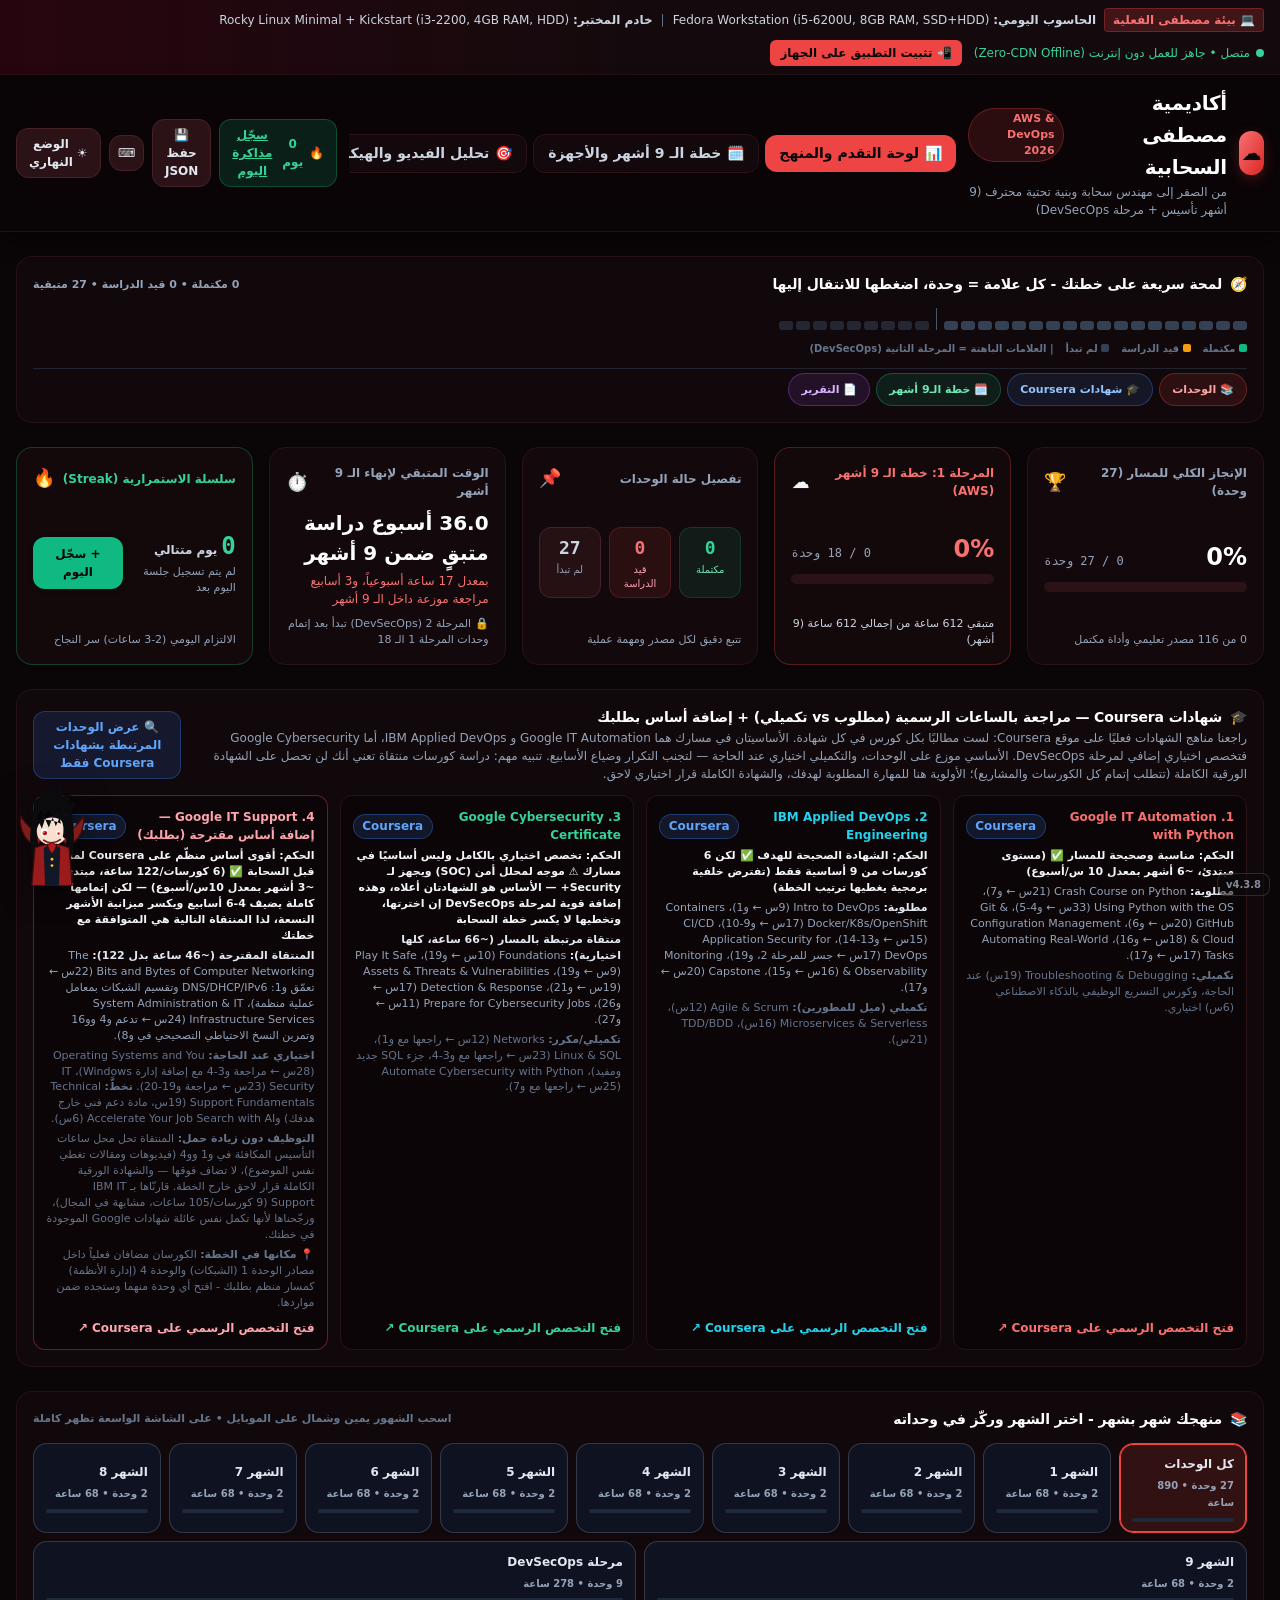
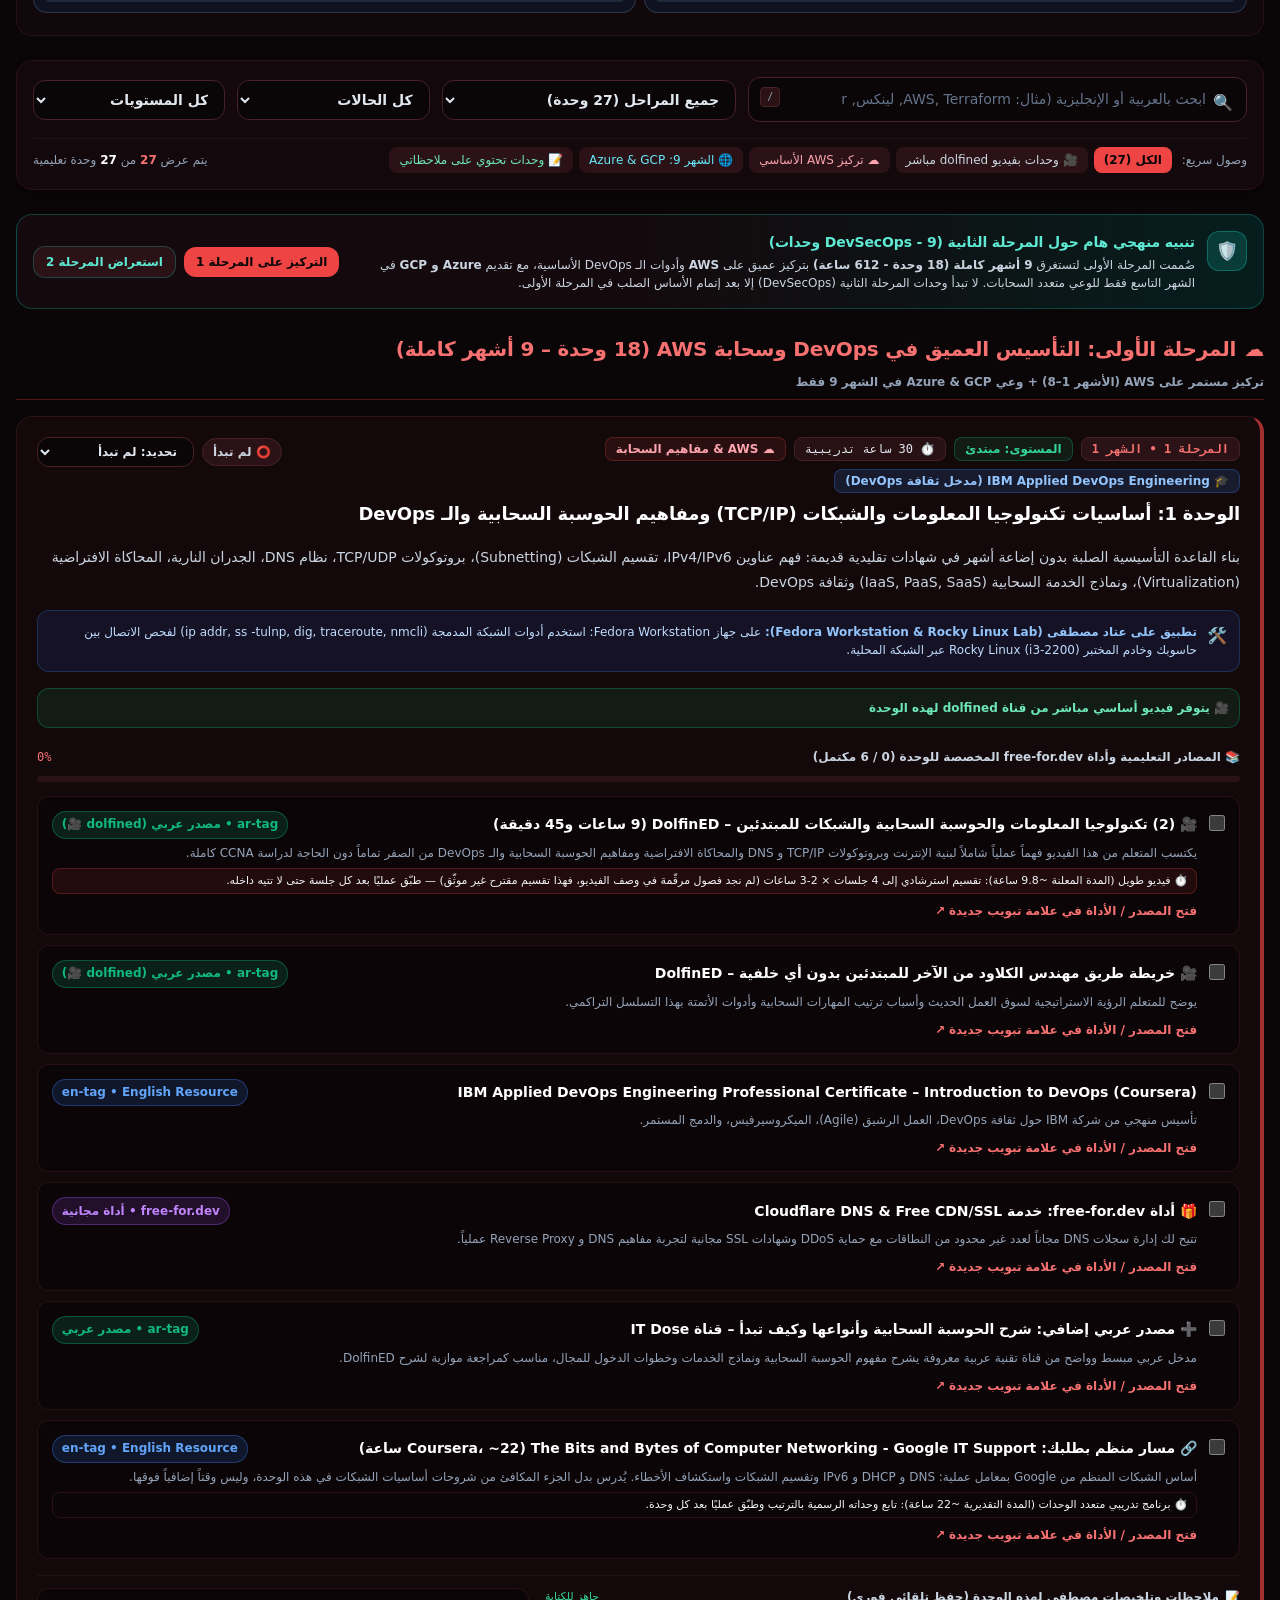
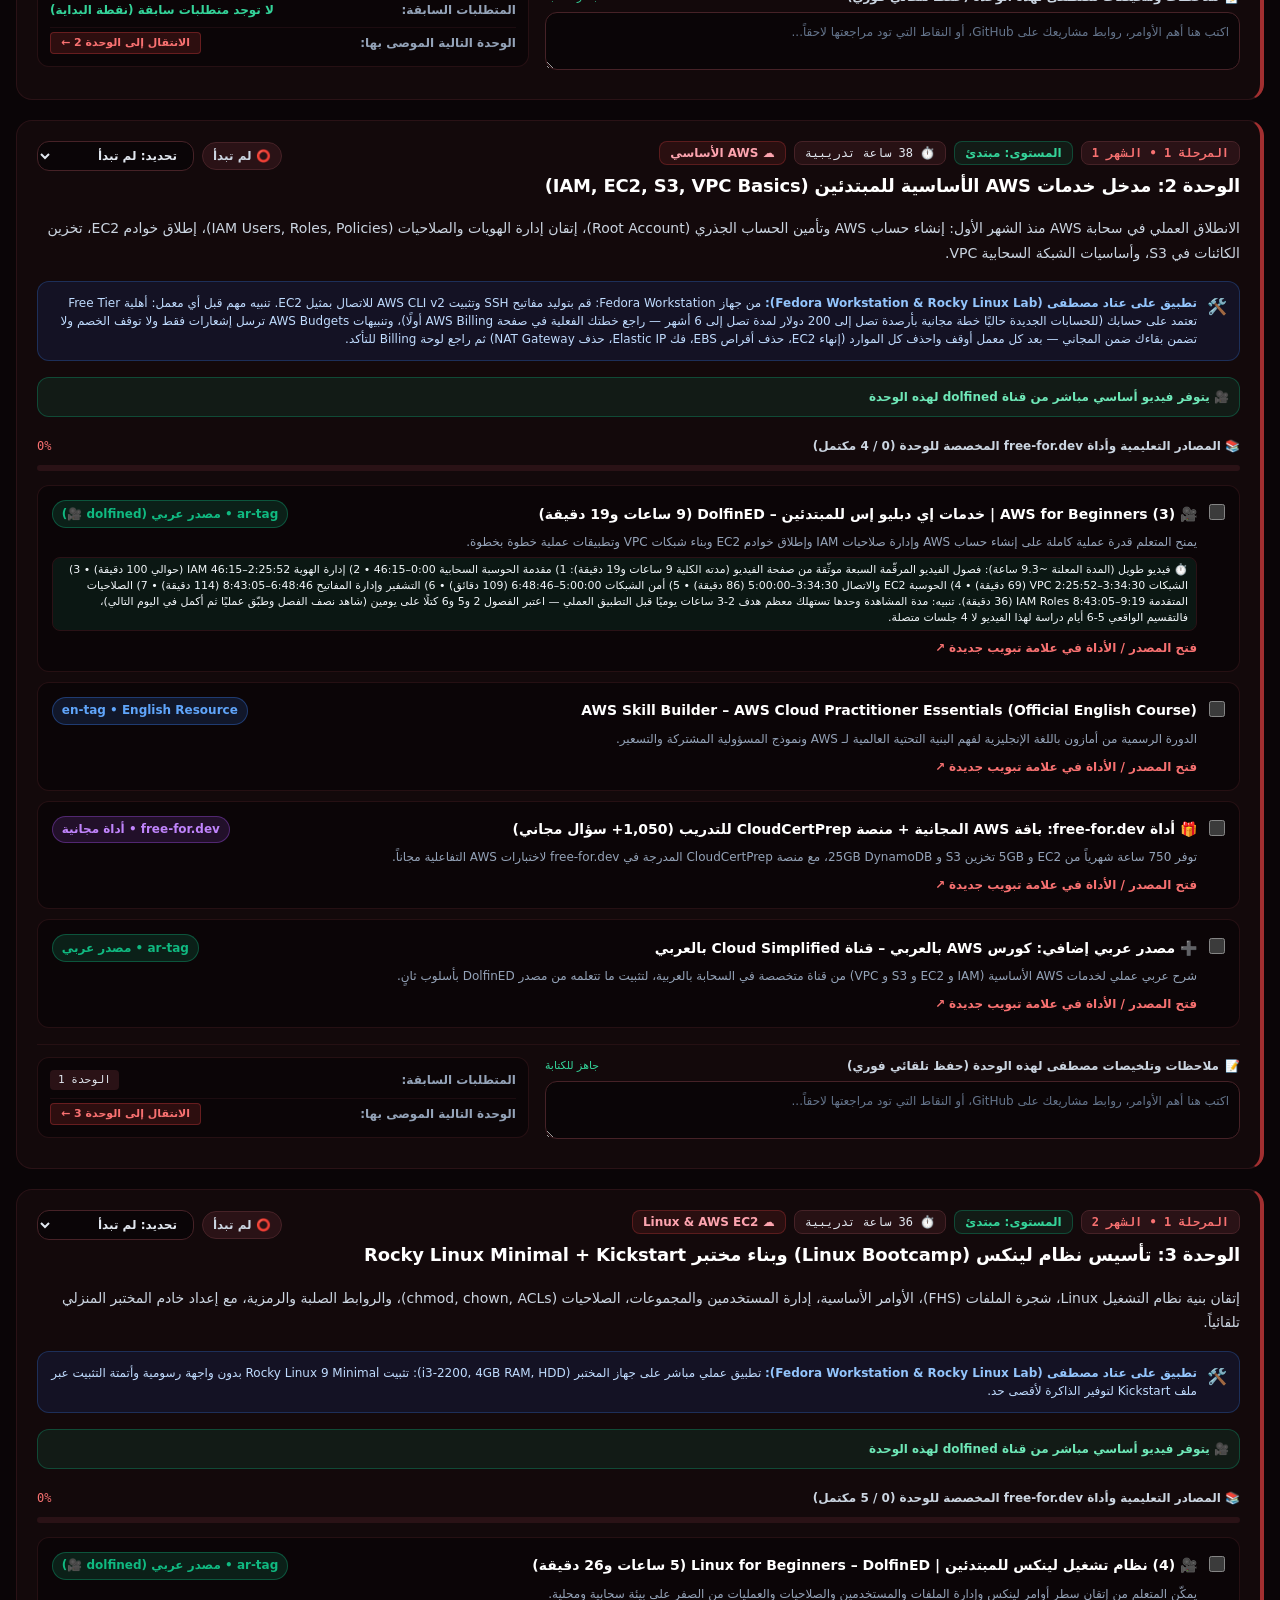
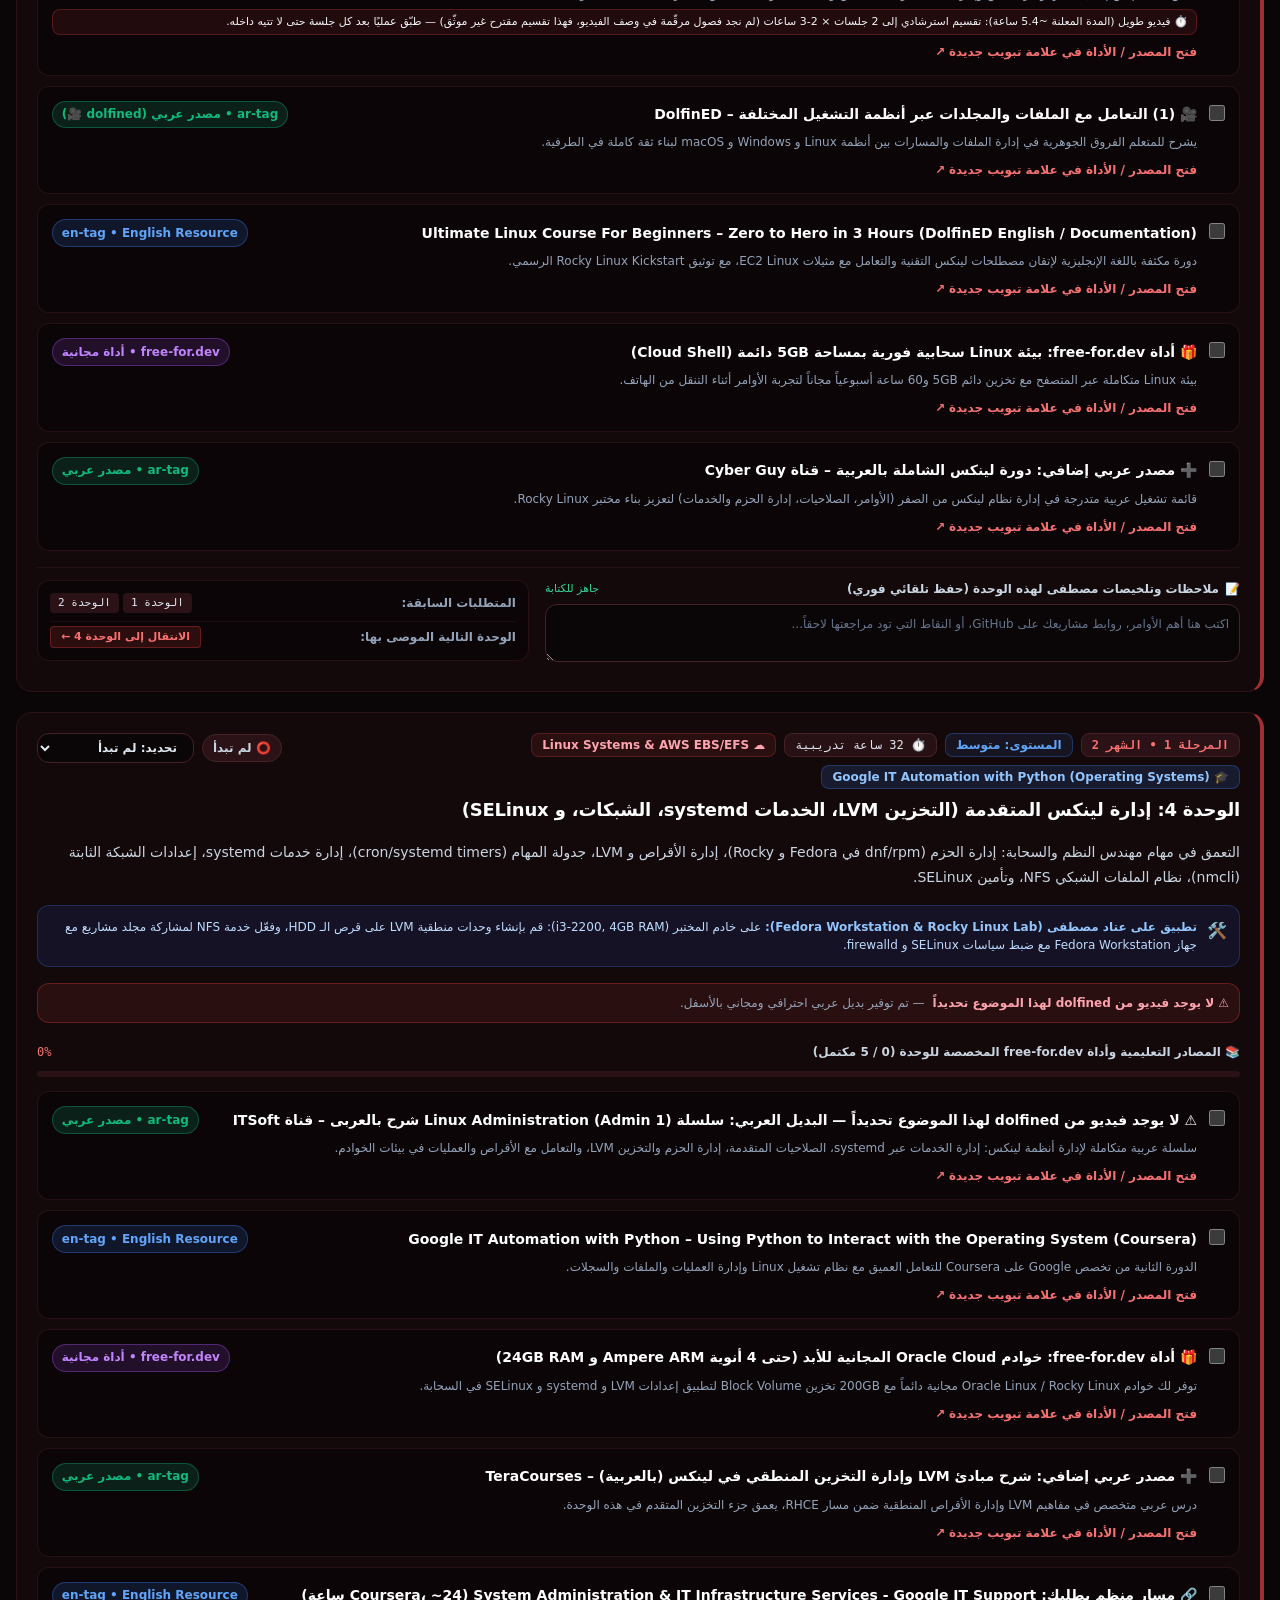
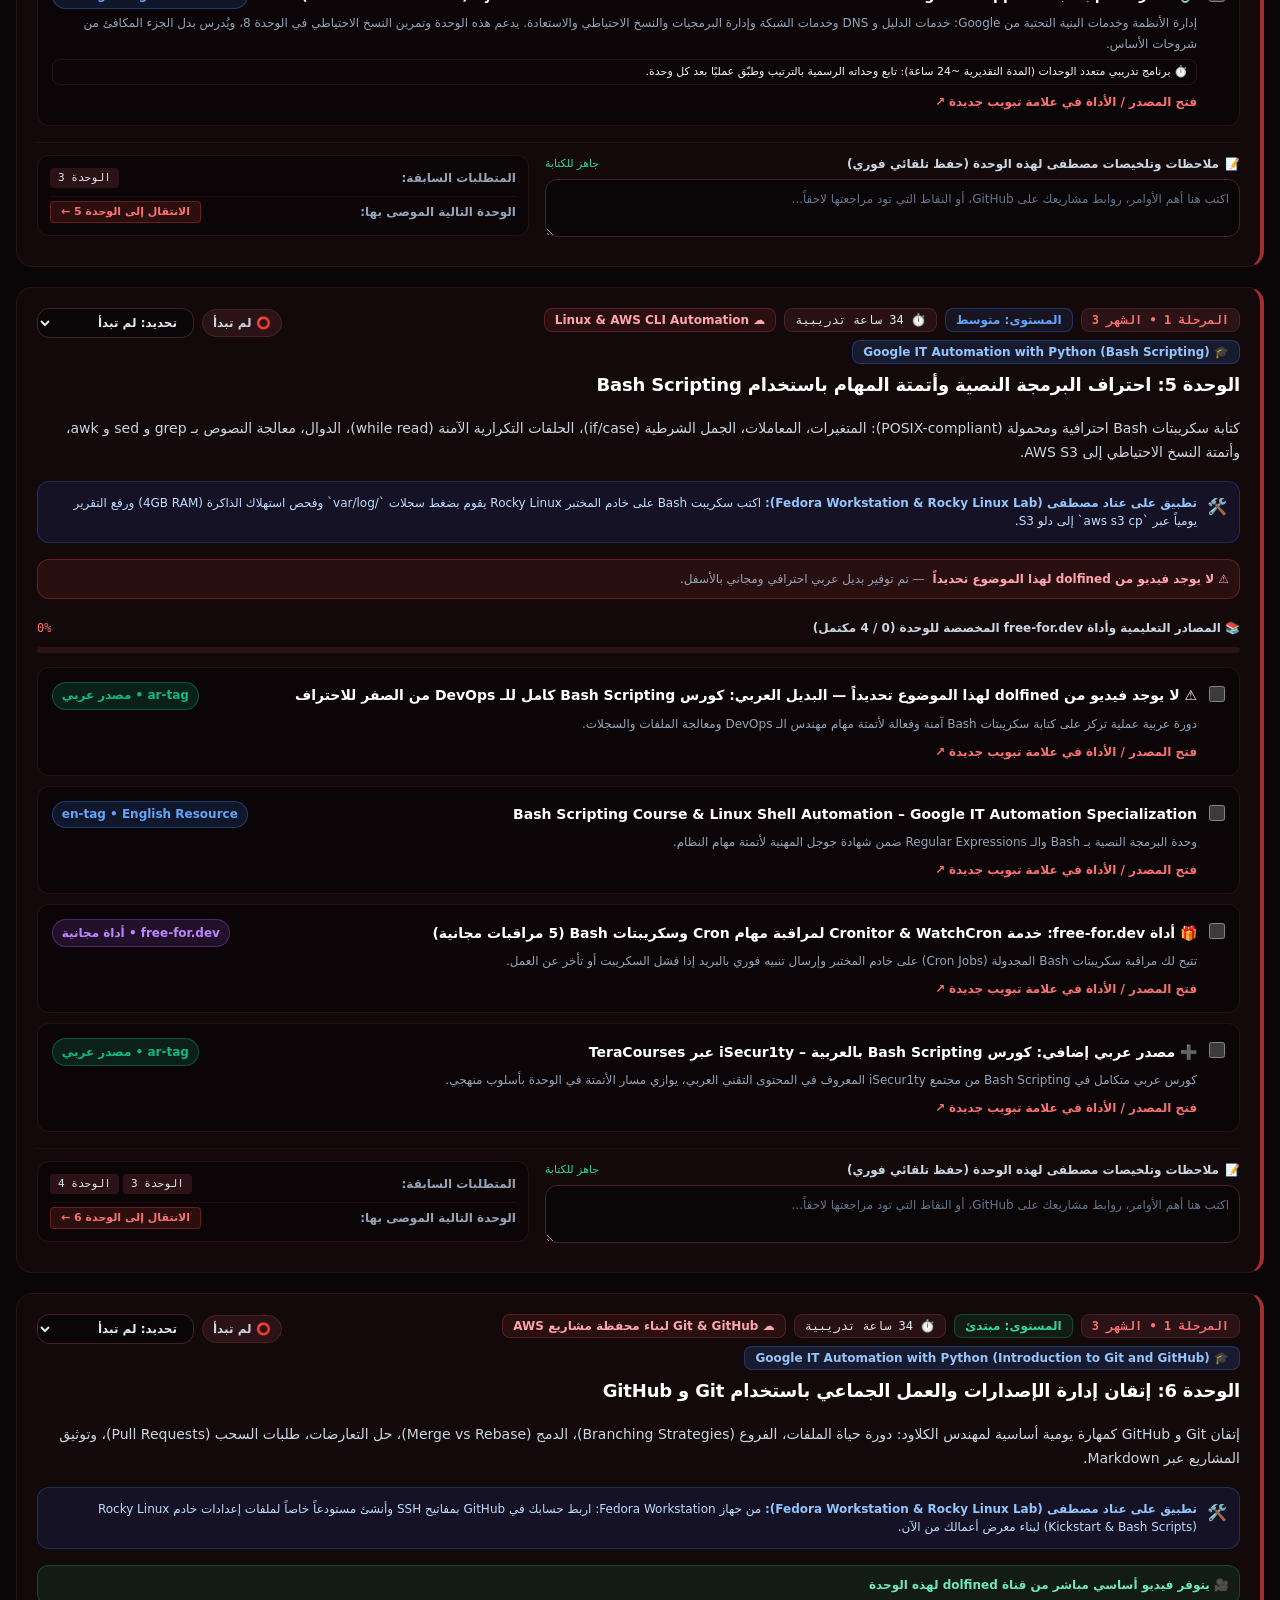
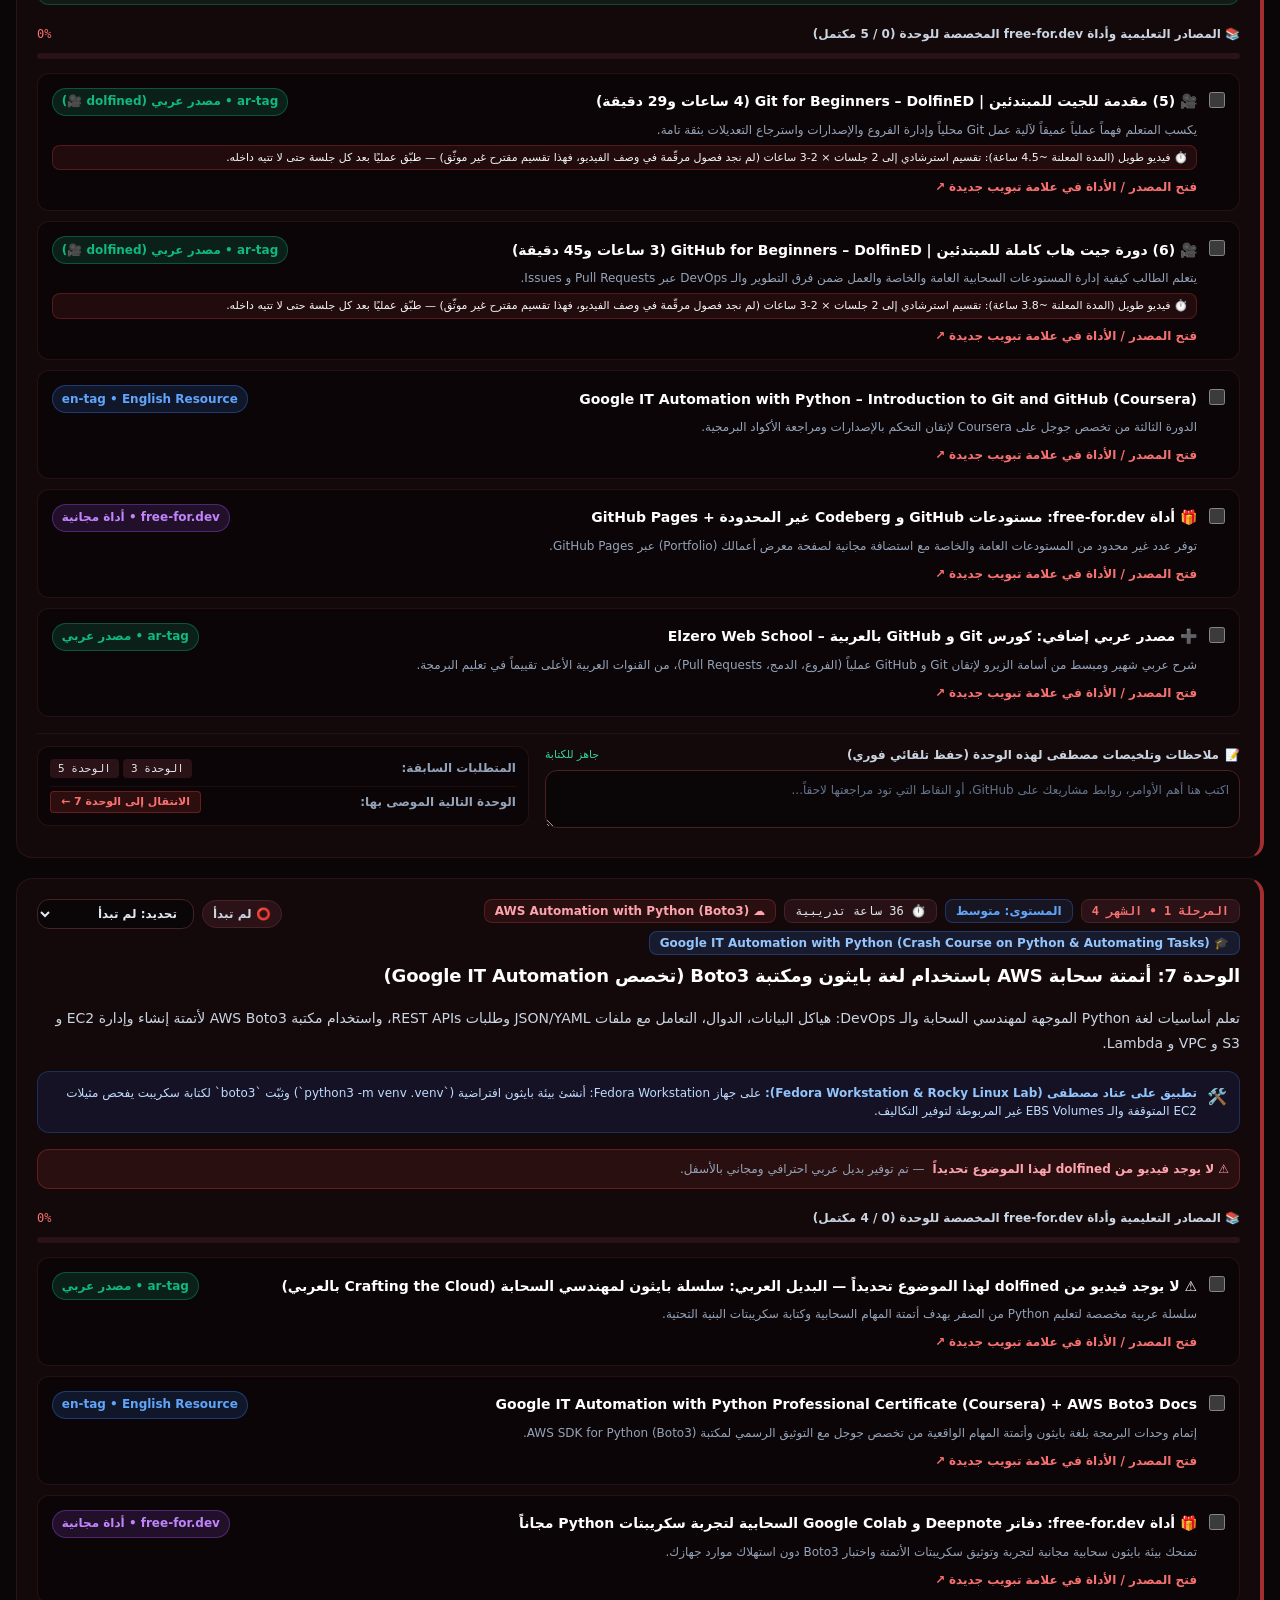
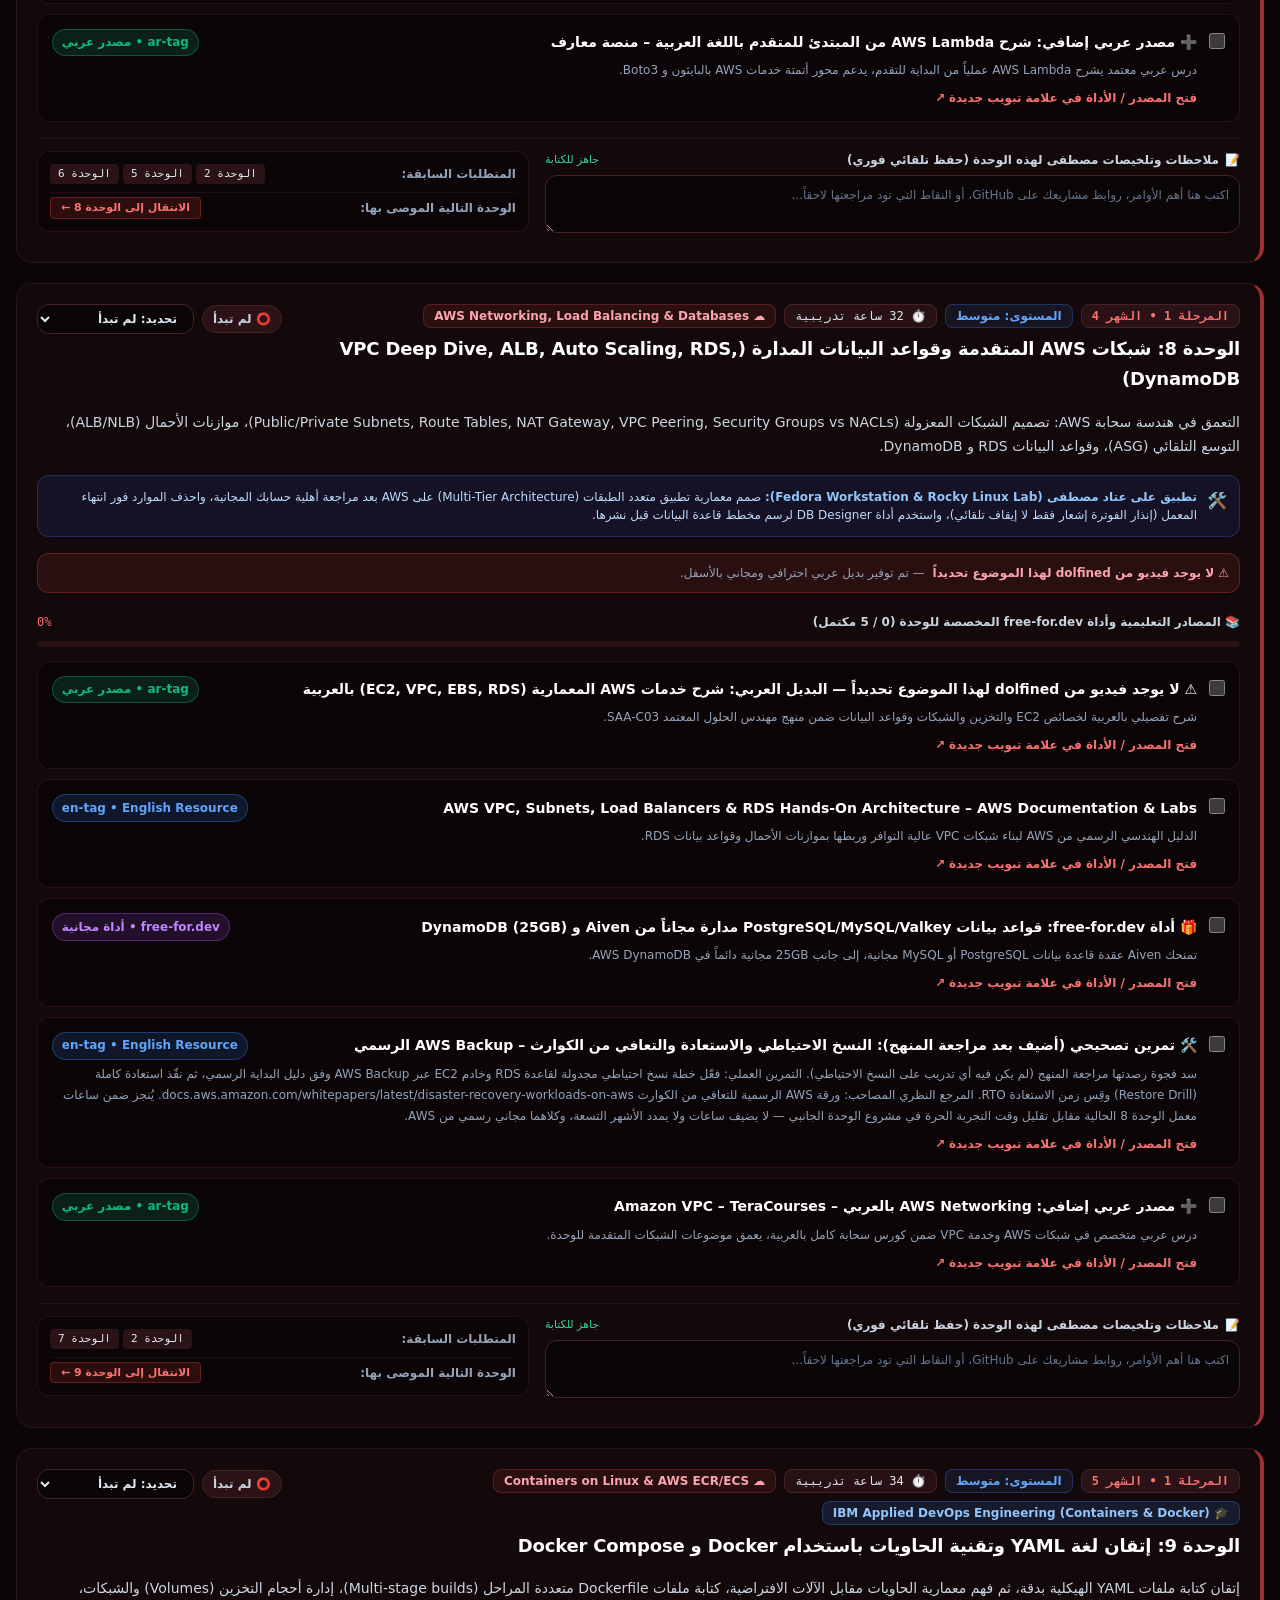
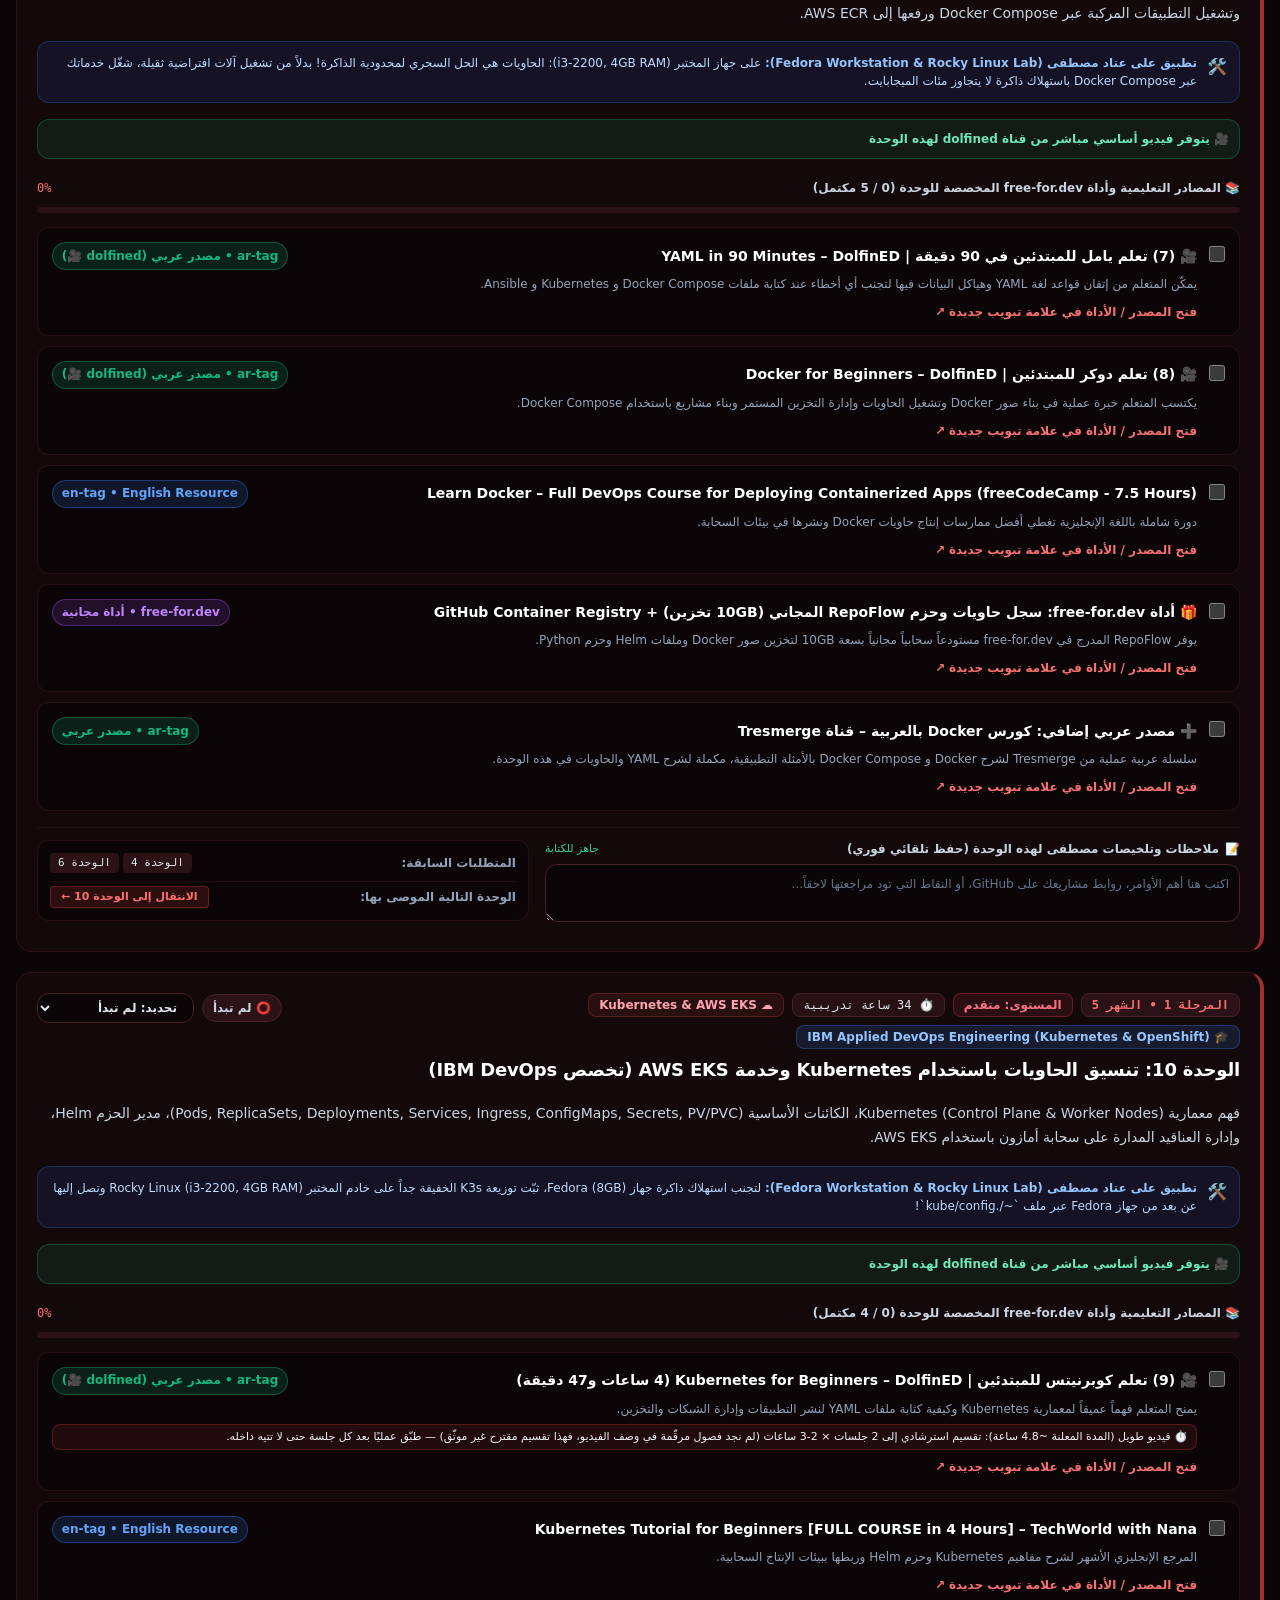
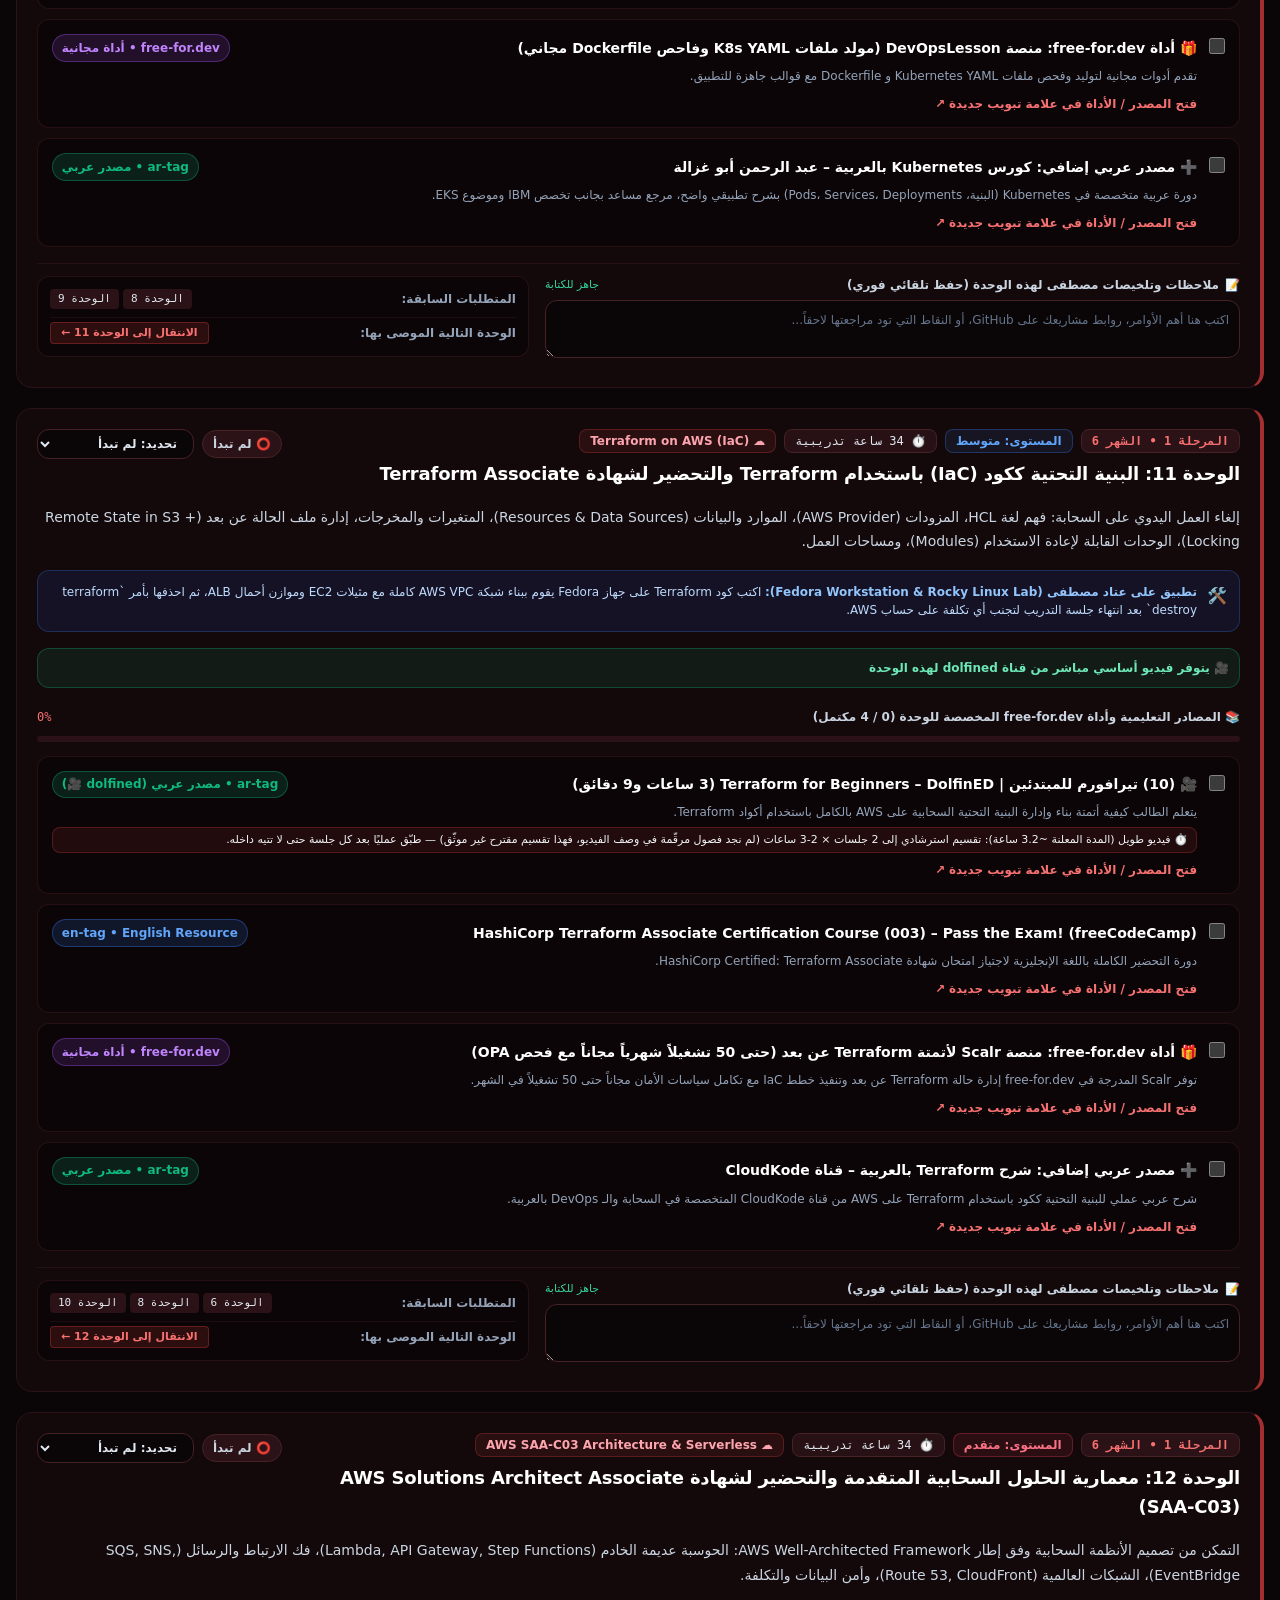
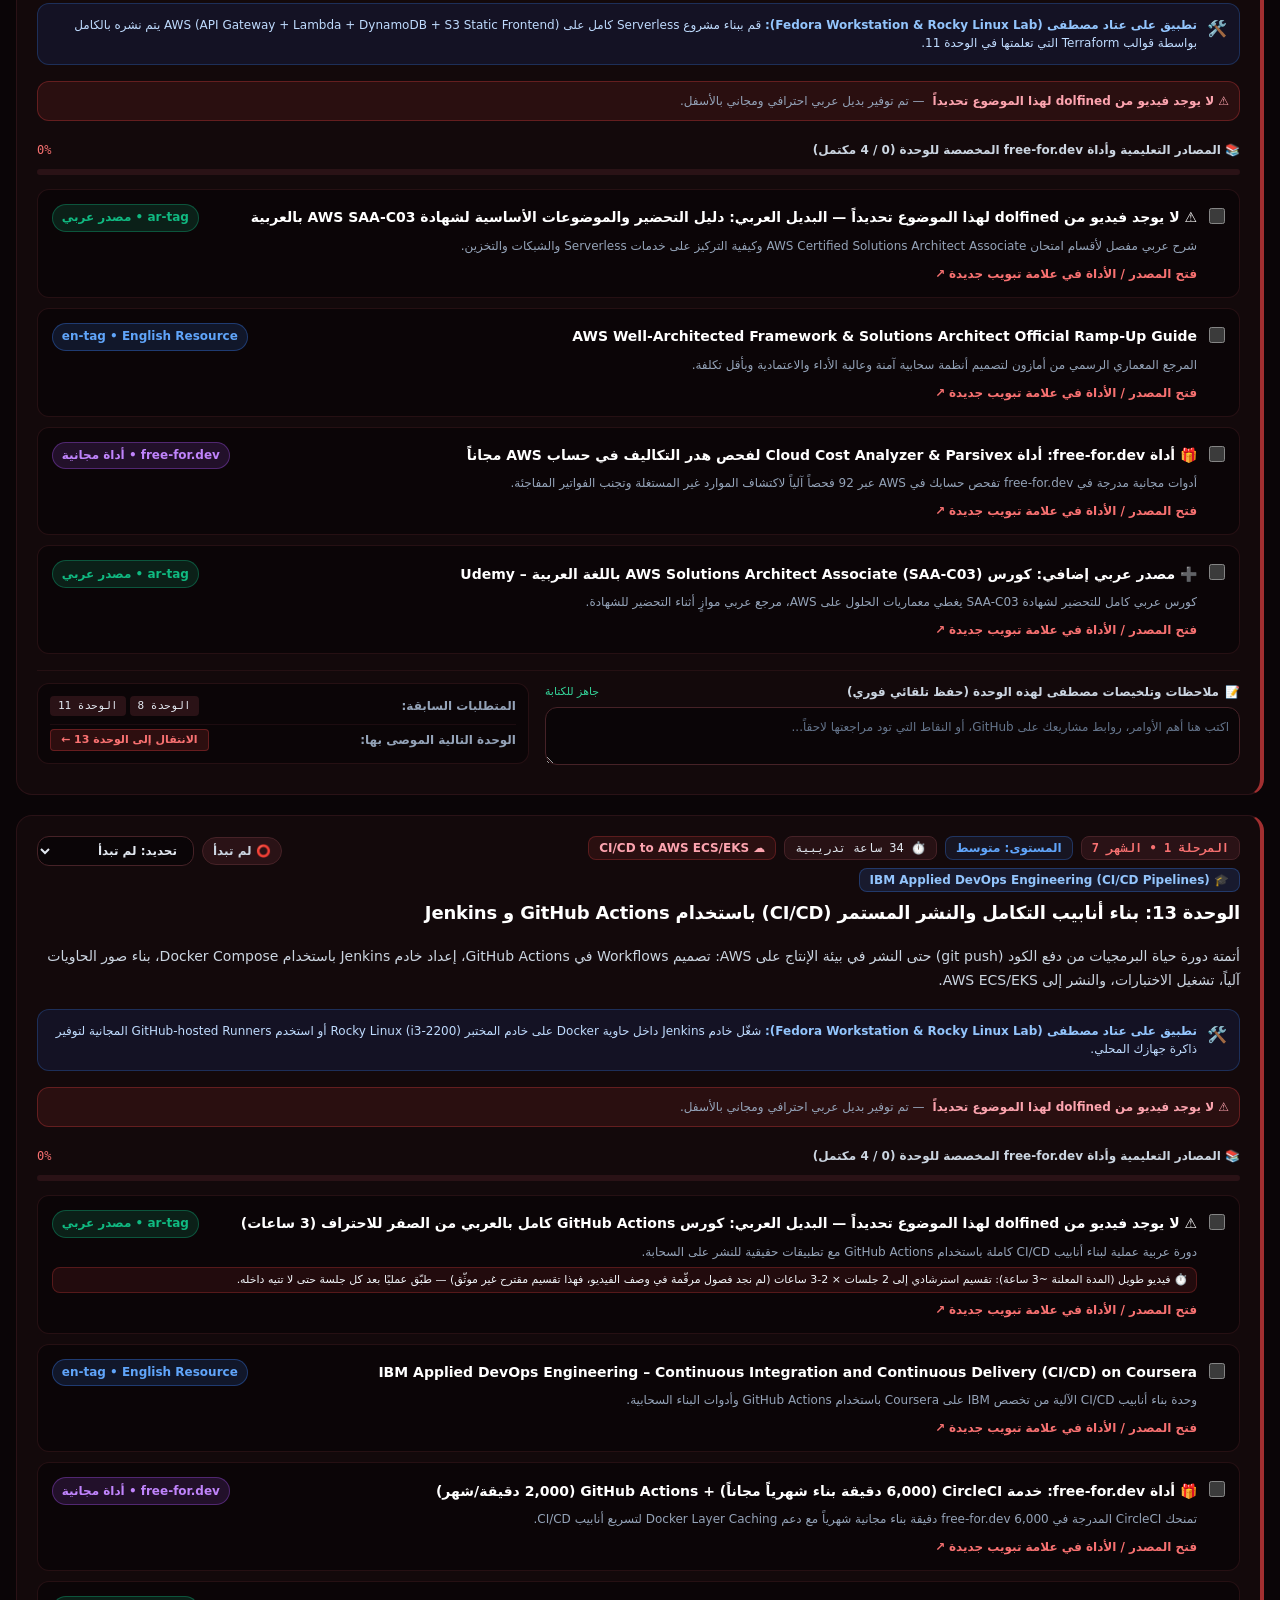
==== commit dcd72f4c: "Rename 1-index.html to index.html" ====
--- a/index.html
+++ b/index.html
@@ -650,6 +650,21 @@
       .print-only { display: block !important; }
       body { background: #ffffff !important; color: #000000 !important; }
     }
+
+/* Month-by-month curriculum browser: platform-style entry, self-adapting mobile/laptop */
+.month-chips { display: flex; gap: 8px; overflow-x: auto; padding-bottom: 6px; scrollbar-width: thin; }
+.month-chips::-webkit-scrollbar { height: 6px; }
+.month-chips::-webkit-scrollbar-thumb { background: #334155; border-radius: 9999px; }
+.month-chip { flex: 0 0 auto; min-width: 122px; min-height: 64px; padding: 10px 12px; border-radius: 14px; border: 1px solid rgba(100,116,139,0.4); background: rgba(15,23,42,0.7); color: #e2e8f0; cursor: pointer; text-align: right; transition: border-color 0.15s ease, background 0.15s ease; }
+.month-chip:hover { border-color: #ef4444; }
+.month-chip.active { border-color: #ef4444; background: rgba(239,68,68,0.15); box-shadow: 0 0 0 1px #ef4444 inset; }
+.month-chip .mc-title { font-size: 12px; font-weight: 800; display: block; }
+.month-chip .mc-sub { font-size: 10px; color: #94a3b8; font-weight: 700; display: block; margin-top: 2px; }
+.month-chip .mc-prog { display: block; height: 4px; border-radius: 9999px; background: #1e293b; margin-top: 6px; overflow: hidden; }
+.month-chip .mc-prog > span { display: block; height: 100%; background: #10b981; }
+html.light .month-chip { background: #ffffff; color: #1e293b; border-color: #cbd5e1; }
+html.light .month-chip.active { background: #fee2e2; border-color: #ef4444; }
+@media (min-width: 1024px) { .month-chips { flex-wrap: wrap; overflow-x: visible; } .month-chip { flex: 1 1 122px; } }
 
 /* Mascot: Mostafa's little companion (always visible while scrolling) */
 #mca-mascot { position: fixed; bottom: 14px; inset-inline-end: 14px; width: 76px; z-index: 60; cursor: pointer; filter: drop-shadow(0 6px 14px rgba(0,0,0,0.55)); animation: mca-float 3.4s ease-in-out infinite; transition: transform 0.2s ease; }
@@ -1000,6 +1015,18 @@
             </a>
           </div>
         </div>
+      </div>
+
+      <!-- Month-by-month curriculum browser: organized platform-style entry (mobile swipe / laptop full rows) -->
+      <div class="p-4 rounded-2xl bg-slate-900/70 border border-slate-800/90 space-y-3">
+        <div class="flex items-center justify-between gap-2 flex-wrap">
+          <h2 class="text-sm font-extrabold text-white flex items-center gap-2">
+            <span>📚</span>
+            <span>منهجك شهر بشهر - اختر الشهر وركّز في وحداته</span>
+          </h2>
+          <p class="text-[11px] text-slate-500 font-semibold">اسحب الشهور يمين وشمال على الموبايل • على الشاشة الواسعة تظهر كاملة</p>
+        </div>
+        <div id="month-chips" class="month-chips"></div>
       </div>
 
       <!-- Search & Multi-Facet Filter Bar -->
@@ -3405,6 +3432,7 @@
         phase: 'all',
         status: 'all',
         difficulty: 'all',
+        month: 'all', // 'all' | 1-9 | 'p2'
         quick: 'all' // 'all' | 'dolfined' | 'aws' | 'multicloud' | 'hasnotes' | 'coursera'
       };
 
@@ -3686,6 +3714,11 @@
       function unitMatchesFilters(u) {
         const status = getUnitStatus(u.id);
 
+        if (filterState.month && filterState.month !== 'all') {
+          if (filterState.month === 'p2') { if (u.phase !== 2) return false; }
+          else if (!(u.phase === 1 && u.month === Number(filterState.month))) return false;
+        }
+
         if (filterState.phase !== 'all' && String(u.phase) !== filterState.phase) {
           return false;
         }
@@ -3720,6 +3753,40 @@
         }
 
         return true;
+      }
+
+      function renderMonthBrowser() {
+        const host = document.getElementById('month-chips');
+        if (!host) return;
+        host.innerHTML = '';
+        const defs = [{ key: 'all', title: 'كل الوحدات' }];
+        for (let m = 1; m <= 9; m++) defs.push({ key: m, title: 'الشهر ' + m });
+        defs.push({ key: 'p2', title: 'مرحلة DevSecOps' });
+        defs.forEach(function (d) {
+          const units = d.key === 'all' ? UNITS_DATA
+            : d.key === 'p2' ? UNITS_DATA.filter(function (u) { return u.phase === 2; })
+            : UNITS_DATA.filter(function (u) { return u.phase === 1 && u.month === d.key; });
+          const hours = units.reduce(function (s, u) { return s + (u.hours || 0); }, 0);
+          const done = units.filter(function (u) { return getUnitStatus(u.id) === 'completed'; }).length;
+          const active = String(filterState.month) === String(d.key);
+          const btn = document.createElement('button');
+          btn.type = 'button';
+          btn.className = 'month-chip' + (active ? ' active' : '');
+          btn.setAttribute('aria-pressed', active ? 'true' : 'false');
+          btn.innerHTML =
+            '<span class="mc-title">' + d.title + '</span>' +
+            '<span class="mc-sub">' + units.length + ' وحدة • ' + hours + ' ساعة' + (done ? ' • ' + done + ' ✅' : '') + '</span>' +
+            '<span class="mc-prog"><span style="width:' + (units.length ? Math.round(done / units.length * 100) : 0) + '%"></span></span>';
+          btn.addEventListener('click', function () {
+            filterState.month = active ? 'all' : d.key;
+            renderUnits();
+            if (filterState.month !== 'all') {
+              const uc = document.getElementById('units-container');
+              if (uc) uc.scrollIntoView({ behavior: 'smooth', block: 'start' });
+            }
+          });
+          host.appendChild(btn);
+        });
       }
 
       function renderPlanGlance() {
@@ -3787,12 +3854,14 @@
         const resetBtn = document.getElementById('btn-reset-filters');
         if (!container) return;
         renderPlanGlance();
+        renderMonthBrowser();
 
         const isFiltered =
           filterState.search.trim() !== '' ||
           filterState.phase !== 'all' ||
           filterState.status !== 'all' ||
           filterState.difficulty !== 'all' ||
+          filterState.month !== 'all' ||
           filterState.quick !== 'all';
 
         if (resetBtn) {
@@ -4469,11 +4538,11 @@
       }
 
       function getProductionServiceWorkerCode() {
-        return "/**\n * Mostafa Cloud Academy - Production Service Worker for Cloudflare Pages\n * Strategy: Precache App Shell + Stale-While-Revalidate + Offline Navigation Fallback\n */\n'use strict';\n\nconst CACHE_VERSION = 'mostafa-cloud-pwa-v4.3.7';\nconst STATIC_CACHE = `${CACHE_VERSION}-static`;\n\nconst PRECACHE_ASSETS = [\n  './',\n  'index.html',\n  'manifest.webmanifest',\n  'sw.js',\n  './icons/icon-192.png',\n  './icons/icon-maskable-192.png',\n  './icons/icon-512.png',\n  './icons/icon-maskable-512.png'\n];\n\n// 1. Install Event: Precache core application shell (HTML with inline CSS/JS & Manifest)\nself.addEventListener('install', (event) => {\n  self.skipWaiting();\n  event.waitUntil(\n    caches.open(STATIC_CACHE).then(async (cache) => {\n      await Promise.allSettled(\n        PRECACHE_ASSETS.map((url) =>\n          cache.add(new Request(url, { cache: 'reload' }))\n        )\n      );\n    })\n  );\n});\n\n// 2. Activate Event: Purge outdated caches and take immediate control of open clients\nself.addEventListener('activate', (event) => {\n  event.waitUntil(\n    caches\n      .keys()\n      .then((keys) =>\n        Promise.all(\n          keys\n            .filter((key) => key !== STATIC_CACHE)\n            .map((key) => caches.delete(key))\n        )\n      )\n      .then(() => self.clients.claim())\n  );\n});\n\n// 3. Message Event: Support manual skipWaiting & cache refresh from client\nself.addEventListener('message', (event) => {\n  if (!event.data) return;\n  if (event.data.type === 'SKIP_WAITING') {\n    self.skipWaiting();\n  }\n});\n\n// 4. Fetch Event: Offline-First Stale-While-Revalidate for same-origin requests\nself.addEventListener('fetch', (event) => {\n  const { request } = event;\n  if (request.method !== 'GET') return;\n\n  const url = new URL(request.url);\n\n  // Only intercept same-origin requests on Cloudflare Pages\n  if (url.origin !== self.location.origin) return;\n\n  // Handle HTML navigation requests (e.g. '/', '/index.html', '/?view=...')\n  if (request.mode === 'navigate' || request.destination === 'document') {\n    event.respondWith(\n      (async () => {\n        const cache = await caches.open(STATIC_CACHE);\n        const cachedIndex =\n          (await cache.match('index.html')) ||\n          (await cache.match('./')) ||\n          (await cache.match(request));\n\n        const networkFetch = fetch(request)\n          .then((response) => {\n            if (response && response.ok) {\n              cache.put('index.html', response.clone());\n              cache.put('./', response.clone());\n            }\n            return response;\n          })\n          .catch(() => null);\n\n        // Return cached shell immediately for instant load, or await network on first visit\n        return cachedIndex || (await networkFetch) || new Response(\n          '<!DOCTYPE html><html lang=\"ar\" dir=\"rtl\"><head><meta charset=\"UTF-8\"><title>\u0648\u0636\u0639 \u0639\u062f\u0645 \u0627\u0644\u0627\u062a\u0635\u0627\u0644</title></head><body style=\"background:#0a0507;color:#f8fafc;font-family:sans-serif;text-align:center;padding:3rem;\"><h1>\u0623\u0646\u062a \u063a\u064a\u0631 \u0645\u062a\u0635\u0644 \u0628\u0627\u0644\u0625\u0646\u062a\u0631\u0646\u062a</h1><p>\u064a\u0631\u062c\u0649 \u0625\u0639\u0627\u062f\u0629 \u062a\u062d\u0645\u064a\u0644 \u0627\u0644\u0635\u0641\u062d\u0629 \u0639\u0646\u062f \u062a\u0648\u0641\u0631 \u0627\u0644\u0627\u062a\u0635\u0627\u0644 \u0644\u0623\u0648\u0644 \u0645\u0631\u0629.</p></body></html>',\n          { headers: { 'Content-Type': 'text/html; charset=utf-8' } }\n        );\n      })()\n    );\n    return;\n  }\n\n  // Handle static assets (/manifest.webmanifest, /sw.js, icons, etc.)\n  event.respondWith(\n    (async () => {\n      const cache = await caches.open(STATIC_CACHE);\n      const cachedResponse = await cache.match(request);\n\n      const networkPromise = fetch(request)\n        .then((networkResponse) => {\n          if (networkResponse && networkResponse.status === 200) {\n            cache.put(request, networkResponse.clone());\n          }\n          return networkResponse;\n        })\n        .catch(() => null);\n\n      return cachedResponse || (await networkPromise);\n    })()\n  );\n});\n";
+        return "/**\n * Mostafa Cloud Academy - Production Service Worker for Cloudflare Pages\n * Strategy: Precache App Shell + Stale-While-Revalidate + Offline Navigation Fallback\n */\n'use strict';\n\nconst CACHE_VERSION = 'mostafa-cloud-pwa-v4.3.8';\nconst STATIC_CACHE = `${CACHE_VERSION}-static`;\n\nconst PRECACHE_ASSETS = [\n  './',\n  'index.html',\n  'manifest.webmanifest',\n  'sw.js',\n  './icons/icon-192.png',\n  './icons/icon-maskable-192.png',\n  './icons/icon-512.png',\n  './icons/icon-maskable-512.png'\n];\n\n// 1. Install Event: Precache core application shell (HTML with inline CSS/JS & Manifest)\nself.addEventListener('install', (event) => {\n  self.skipWaiting();\n  event.waitUntil(\n    caches.open(STATIC_CACHE).then(async (cache) => {\n      await Promise.allSettled(\n        PRECACHE_ASSETS.map((url) =>\n          cache.add(new Request(url, { cache: 'reload' }))\n        )\n      );\n    })\n  );\n});\n\n// 2. Activate Event: Purge outdated caches and take immediate control of open clients\nself.addEventListener('activate', (event) => {\n  event.waitUntil(\n    caches\n      .keys()\n      .then((keys) =>\n        Promise.all(\n          keys\n            .filter((key) => key !== STATIC_CACHE)\n            .map((key) => caches.delete(key))\n        )\n      )\n      .then(() => self.clients.claim())\n  );\n});\n\n// 3. Message Event: Support manual skipWaiting & cache refresh from client\nself.addEventListener('message', (event) => {\n  if (!event.data) return;\n  if (event.data.type === 'SKIP_WAITING') {\n    self.skipWaiting();\n  }\n});\n\n// 4. Fetch Event: Offline-First Stale-While-Revalidate for same-origin requests\nself.addEventListener('fetch', (event) => {\n  const { request } = event;\n  if (request.method !== 'GET') return;\n\n  const url = new URL(request.url);\n\n  // Only intercept same-origin requests on Cloudflare Pages\n  if (url.origin !== self.location.origin) return;\n\n  // Handle HTML navigation requests (e.g. '/', '/index.html', '/?view=...')\n  if (request.mode === 'navigate' || request.destination === 'document') {\n    event.respondWith(\n      (async () => {\n        const cache = await caches.open(STATIC_CACHE);\n        const cachedIndex =\n          (await cache.match('index.html')) ||\n          (await cache.match('./')) ||\n          (await cache.match(request));\n\n        const networkFetch = fetch(request)\n          .then((response) => {\n            if (response && response.ok) {\n              cache.put('index.html', response.clone());\n              cache.put('./', response.clone());\n            }\n            return response;\n          })\n          .catch(() => null);\n\n        // Return cached shell immediately for instant load, or await network on first visit\n        return cachedIndex || (await networkFetch) || new Response(\n          '<!DOCTYPE html><html lang=\"ar\" dir=\"rtl\"><head><meta charset=\"UTF-8\"><title>\u0648\u0636\u0639 \u0639\u062f\u0645 \u0627\u0644\u0627\u062a\u0635\u0627\u0644</title></head><body style=\"background:#0a0507;color:#f8fafc;font-family:sans-serif;text-align:center;padding:3rem;\"><h1>\u0623\u0646\u062a \u063a\u064a\u0631 \u0645\u062a\u0635\u0644 \u0628\u0627\u0644\u0625\u0646\u062a\u0631\u0646\u062a</h1><p>\u064a\u0631\u062c\u0649 \u0625\u0639\u0627\u062f\u0629 \u062a\u062d\u0645\u064a\u0644 \u0627\u0644\u0635\u0641\u062d\u0629 \u0639\u0646\u062f \u062a\u0648\u0641\u0631 \u0627\u0644\u0627\u062a\u0635\u0627\u0644 \u0644\u0623\u0648\u0644 \u0645\u0631\u0629.</p></body></html>',\n          { headers: { 'Content-Type': 'text/html; charset=utf-8' } }\n        );\n      })()\n    );\n    return;\n  }\n\n  // Handle static assets (/manifest.webmanifest, /sw.js, icons, etc.)\n  event.respondWith(\n    (async () => {\n      const cache = await caches.open(STATIC_CACHE);\n      const cachedResponse = await cache.match(request);\n\n      const networkPromise = fetch(request)\n        .then((networkResponse) => {\n          if (networkResponse && networkResponse.status === 200) {\n            cache.put(request, networkResponse.clone());\n          }\n          return networkResponse;\n        })\n        .catch(() => null);\n\n      return cachedResponse || (await networkPromise);\n    })()\n  );\n});\n";
       }
 
       let deferredInstallPrompt = null;
-      const APP_VERSION = '4.3.7';
+      const APP_VERSION = '4.3.8';
       let swRegistrationRef = null;
       let swReloadPending = false;
 
@@ -4747,7 +4816,7 @@
         }
 
         function resetAllFilters() {
-          filterState = { search: '', phase: 'all', status: 'all', difficulty: 'all', quick: 'all' };
+          filterState = { search: '', phase: 'all', status: 'all', difficulty: 'all', month: 'all', quick: 'all' };
           if (inputSearch) inputSearch.value = '';
           if (selectPhase) selectPhase.value = 'all';
           if (selectStatus) selectStatus.value = 'all';
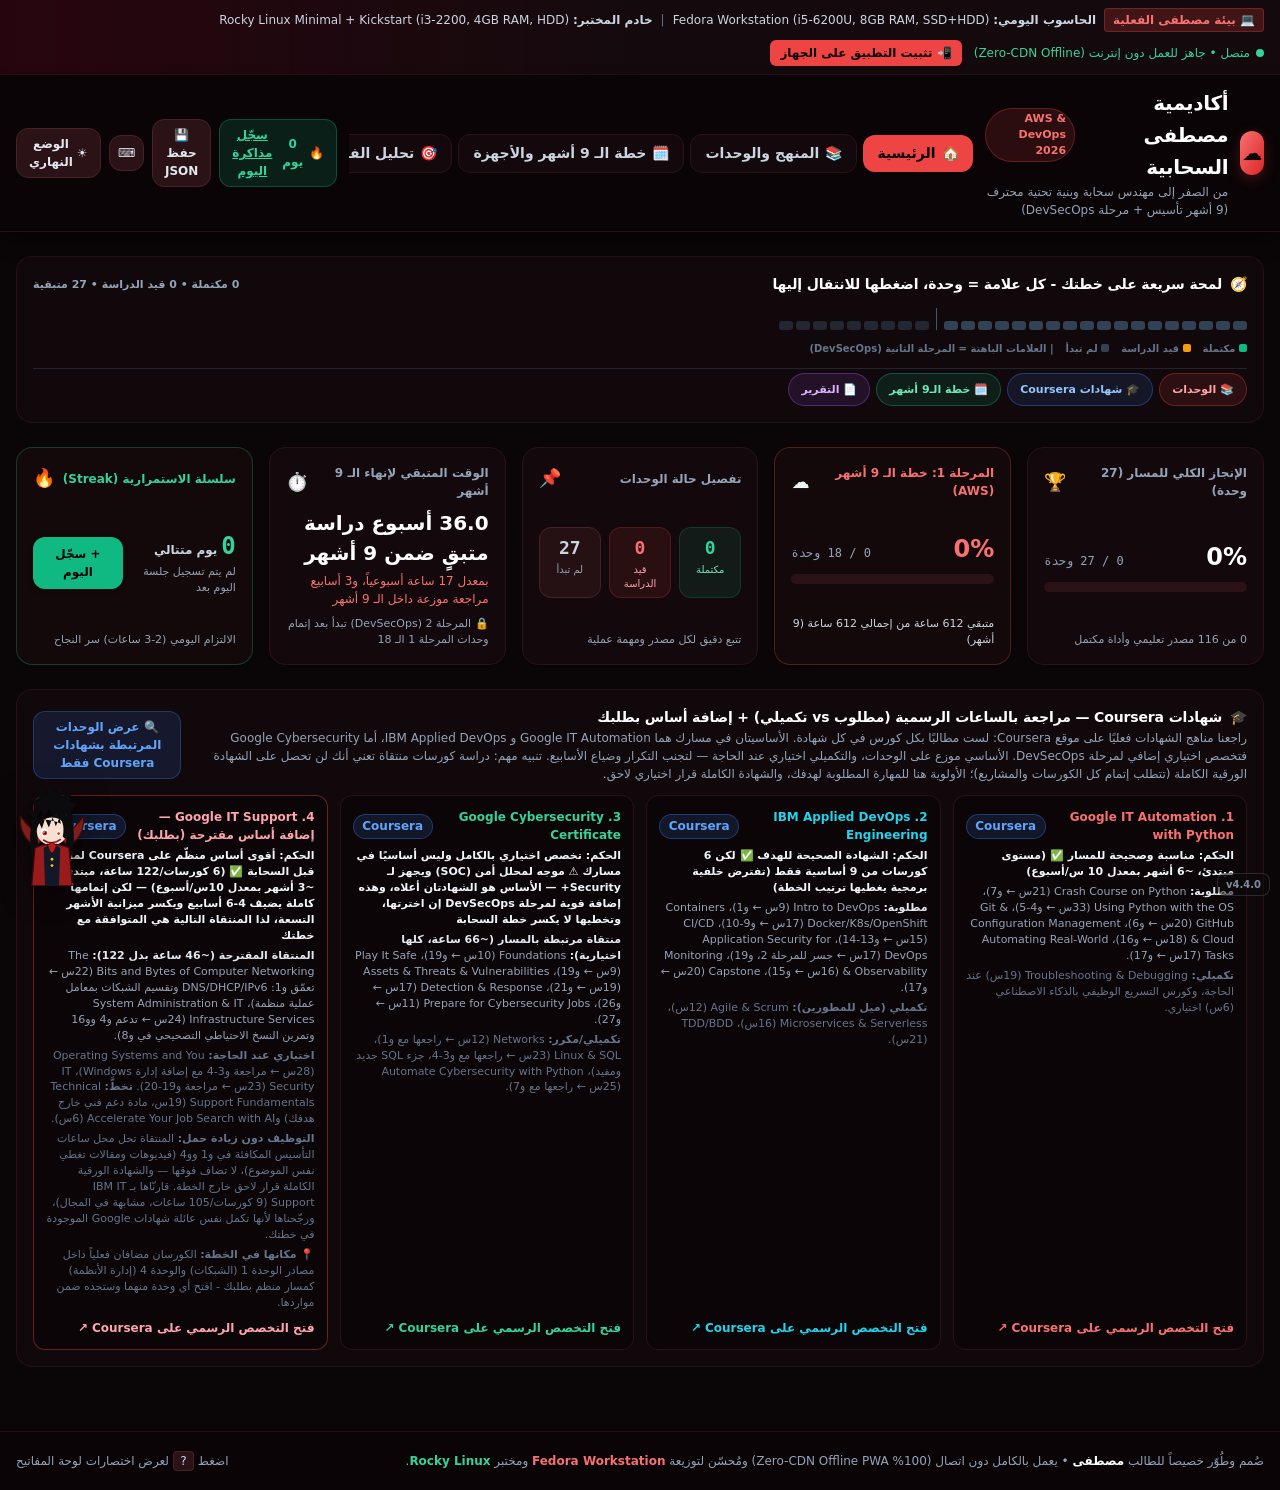
==== commit 05cc64ab: "Rename 1-index.html to index.html" ====
--- a/index.html
+++ b/index.html
@@ -766,8 +766,12 @@
         <!-- Navigation Tabs -->
         <nav aria-label="التنقل الرئيسي" class="flex items-center gap-1.5 overflow-x-auto pb-1 lg:pb-0">
           <button type="button" data-nav="dashboard" class="nav-tab px-3.5 py-2 rounded-xl text-xs sm:text-sm font-bold whitespace-nowrap transition flex items-center gap-1.5 bg-brand-500 text-slate-950 shadow-sm">
-            <span>📊</span>
-            <span>لوحة التقدم والمنهج</span>
+            <span>🏠</span>
+            <span>الرئيسية</span>
+          </button>
+          <button type="button" data-nav="curriculum" class="nav-tab px-3.5 py-2 rounded-xl text-xs sm:text-sm font-bold whitespace-nowrap transition flex items-center gap-1.5 bg-slate-900/90 hover:bg-slate-800 text-slate-300 border border-slate-800">
+            <span>📚</span>
+            <span>المنهج والوحدات</span>
           </button>
           <button type="button" data-nav="plan9m" class="nav-tab px-3.5 py-2 rounded-xl text-xs sm:text-sm font-bold whitespace-nowrap transition flex items-center gap-1.5 bg-slate-900/90 hover:bg-slate-800 text-slate-300 border border-slate-800">
             <span>🗓️</span>
@@ -1017,6 +1021,11 @@
         </div>
       </div>
 
+
+    </section>
+
+    <!-- ==================== VIEW: CURRICULUM - focused study area (months/weeks/lessons organized) ==================== -->
+    <section id="view-curriculum" class="hidden space-y-6">
       <!-- Month-by-month curriculum browser: organized platform-style entry (mobile swipe / laptop full rows) -->
       <div class="p-4 rounded-2xl bg-slate-900/70 border border-slate-800/90 space-y-3">
         <div class="flex items-center justify-between gap-2 flex-wrap">
@@ -1133,6 +1142,16 @@
         </button>
       </div>
 
+    </section>
+
+    <!-- ==================== VIEW: UNIT STUDY MODE - one unit, all sources and notes ==================== -->
+    <section id="view-unit" class="hidden space-y-4">
+      <div style="display:flex;align-items:center;gap:12px;flex-wrap:wrap;">
+        <button type="button" id="btn-study-back" style="padding:8px 16px;border-radius:12px;background:rgba(30,41,59,0.9);color:#e2e8f0;border:1px solid #334155;font-size:13px;font-weight:800;cursor:pointer;">→ رجوع إلى المنهج</button>
+        <p style="font-size:11px;color:#64748b;font-weight:700;">🎯 وضع الدراسة المركّز: وحدة واحدة بكل مصادرها وملاحظاتك - تنقّل بين الوحدات بالأسهم بالأسفل</p>
+      </div>
+      <div id="unit-study-host" class="space-y-6"></div>
+      <div id="unit-study-nav" style="display:flex;align-items:center;justify-content:space-between;gap:8px;"></div>
     </section>
 
     <!-- ==================== VIEW 2: 9-MONTH PLAN & HARDWARE LAB ==================== -->
@@ -3812,7 +3831,7 @@
             (st === 'completed' ? 'background:#10b981;' : st === 'in_progress' ? 'background:#f59e0b;' : 'background:#334155;') +
             (u.phase === 2 ? 'opacity:0.55;' : '');
           tick.addEventListener('click', function () {
-            switchView('dashboard');
+            switchView('curriculum');
             setTimeout(function () {
               const card = document.getElementById('unit-card-' + u.id);
               if (card) {
@@ -3839,9 +3858,14 @@
             window.scrollTo({ top: 0, behavior: 'smooth' });
             return;
           }
+          if (target === 'units') {
+            switchView('curriculum');
+            window.scrollTo({ top: 0, behavior: 'smooth' });
+            return;
+          }
           switchView('dashboard');
           setTimeout(function () {
-            const el = target === 'coursera' ? document.getElementById('coursera-section') : document.getElementById('units-container');
+            const el = document.getElementById('coursera-section');
             if (el) el.scrollIntoView({ behavior: 'smooth', block: 'start' });
           }, 80);
         });
@@ -3923,6 +3947,41 @@
         }
 
         container.innerHTML = html;
+
+        if (currentView === 'unit' && studyUnitId !== null) renderUnitStudy();
+      }
+
+      // ---------------------------------------------------------------------------
+      // 10b. UNIT STUDY MODE - focused single-unit learning view
+      // ---------------------------------------------------------------------------
+      let studyUnitId = null;
+
+      function openUnitStudy(id) {
+        studyUnitId = id;
+        renderUnitStudy();
+        switchView('unit');
+        window.scrollTo({ top: 0, behavior: 'smooth' });
+      }
+
+      function renderUnitStudy() {
+        const host = document.getElementById('unit-study-host');
+        const navEl = document.getElementById('unit-study-nav');
+        const u = UNITS_DATA.find(function (item) { return item.id === studyUnitId; });
+        if (!u || !host) return;
+        const isLight = appState.theme === 'light';
+        const cardBg = isLight ? 'bg-white border-slate-200 text-slate-900 shadow-sm' : 'bg-slate-900/90 border-slate-800 text-slate-100';
+        const subBoxBg = isLight ? 'bg-slate-50 border-slate-200' : 'bg-slate-950/75 border-slate-800/90';
+        host.innerHTML = buildUnitCardHTML(u, cardBg, subBoxBg, isLight);
+        if (navEl) {
+          const prev = UNITS_DATA.find(function (item) { return item.id === studyUnitId - 1; });
+          const next = UNITS_DATA.find(function (item) { return item.id === studyUnitId + 1; });
+          const mk = function (unit, label) {
+            return unit
+              ? '<button type="button" data-study-unit="' + unit.id + '" style="padding:8px 14px;border-radius:12px;background:rgba(239,68,68,0.12);color:#fca5a5;border:1px solid rgba(239,68,68,0.3);font-size:12px;font-weight:800;cursor:pointer;max-width:48%;overflow:hidden;text-overflow:ellipsis;white-space:nowrap;">' + label + ' الوحدة ' + unit.id + '</button>'
+              : '<span></span>';
+          };
+          navEl.innerHTML = mk(prev, '→ السابقة:') + mk(next, 'التالية: ←');
+        }
       }
 
       function buildUnitCardHTML(u, cardBg, subBoxBg, isLight) {
@@ -4027,6 +4086,7 @@
             '</div>' +
 
             '<div class="flex items-center gap-2 shrink-0 self-start">' +
+              '<button type="button" data-study-unit="' + u.id + '" style="padding:6px 12px;border-radius:12px;background:rgba(239,68,68,0.15);color:#fca5a5;border:1px solid rgba(239,68,68,0.35);font-size:12px;font-weight:800;cursor:pointer;white-space:nowrap;">🎯 دراسة</button>' +
               statusBadge +
               '<label for="status-select-' + u.id + '" class="sr-only">تغيير حالة الوحدة ' + u.id + '</label>' +
               '<select id="status-select-' + u.id + '" data-unit-status="' + u.id + '" class="unit-status-select px-3 py-1.5 rounded-xl bg-slate-950 text-slate-200 border border-slate-700 text-xs font-bold focus:border-brand-500 focus:outline-none cursor-pointer">' +
@@ -4324,7 +4384,7 @@
       // ---------------------------------------------------------------------------
       function switchView(viewName) {
         currentView = viewName;
-        const views = ['dashboard', 'plan9m', 'analysis', 'freefordev', 'report'];
+        const views = ['dashboard', 'curriculum', 'unit', 'plan9m', 'analysis', 'freefordev', 'report'];
         views.forEach(function (v) {
           const el = document.getElementById('view-' + v);
           if (el) {
@@ -4538,11 +4598,11 @@
       }
 
       function getProductionServiceWorkerCode() {
-        return "/**\n * Mostafa Cloud Academy - Production Service Worker for Cloudflare Pages\n * Strategy: Precache App Shell + Stale-While-Revalidate + Offline Navigation Fallback\n */\n'use strict';\n\nconst CACHE_VERSION = 'mostafa-cloud-pwa-v4.3.8';\nconst STATIC_CACHE = `${CACHE_VERSION}-static`;\n\nconst PRECACHE_ASSETS = [\n  './',\n  'index.html',\n  'manifest.webmanifest',\n  'sw.js',\n  './icons/icon-192.png',\n  './icons/icon-maskable-192.png',\n  './icons/icon-512.png',\n  './icons/icon-maskable-512.png'\n];\n\n// 1. Install Event: Precache core application shell (HTML with inline CSS/JS & Manifest)\nself.addEventListener('install', (event) => {\n  self.skipWaiting();\n  event.waitUntil(\n    caches.open(STATIC_CACHE).then(async (cache) => {\n      await Promise.allSettled(\n        PRECACHE_ASSETS.map((url) =>\n          cache.add(new Request(url, { cache: 'reload' }))\n        )\n      );\n    })\n  );\n});\n\n// 2. Activate Event: Purge outdated caches and take immediate control of open clients\nself.addEventListener('activate', (event) => {\n  event.waitUntil(\n    caches\n      .keys()\n      .then((keys) =>\n        Promise.all(\n          keys\n            .filter((key) => key !== STATIC_CACHE)\n            .map((key) => caches.delete(key))\n        )\n      )\n      .then(() => self.clients.claim())\n  );\n});\n\n// 3. Message Event: Support manual skipWaiting & cache refresh from client\nself.addEventListener('message', (event) => {\n  if (!event.data) return;\n  if (event.data.type === 'SKIP_WAITING') {\n    self.skipWaiting();\n  }\n});\n\n// 4. Fetch Event: Offline-First Stale-While-Revalidate for same-origin requests\nself.addEventListener('fetch', (event) => {\n  const { request } = event;\n  if (request.method !== 'GET') return;\n\n  const url = new URL(request.url);\n\n  // Only intercept same-origin requests on Cloudflare Pages\n  if (url.origin !== self.location.origin) return;\n\n  // Handle HTML navigation requests (e.g. '/', '/index.html', '/?view=...')\n  if (request.mode === 'navigate' || request.destination === 'document') {\n    event.respondWith(\n      (async () => {\n        const cache = await caches.open(STATIC_CACHE);\n        const cachedIndex =\n          (await cache.match('index.html')) ||\n          (await cache.match('./')) ||\n          (await cache.match(request));\n\n        const networkFetch = fetch(request)\n          .then((response) => {\n            if (response && response.ok) {\n              cache.put('index.html', response.clone());\n              cache.put('./', response.clone());\n            }\n            return response;\n          })\n          .catch(() => null);\n\n        // Return cached shell immediately for instant load, or await network on first visit\n        return cachedIndex || (await networkFetch) || new Response(\n          '<!DOCTYPE html><html lang=\"ar\" dir=\"rtl\"><head><meta charset=\"UTF-8\"><title>\u0648\u0636\u0639 \u0639\u062f\u0645 \u0627\u0644\u0627\u062a\u0635\u0627\u0644</title></head><body style=\"background:#0a0507;color:#f8fafc;font-family:sans-serif;text-align:center;padding:3rem;\"><h1>\u0623\u0646\u062a \u063a\u064a\u0631 \u0645\u062a\u0635\u0644 \u0628\u0627\u0644\u0625\u0646\u062a\u0631\u0646\u062a</h1><p>\u064a\u0631\u062c\u0649 \u0625\u0639\u0627\u062f\u0629 \u062a\u062d\u0645\u064a\u0644 \u0627\u0644\u0635\u0641\u062d\u0629 \u0639\u0646\u062f \u062a\u0648\u0641\u0631 \u0627\u0644\u0627\u062a\u0635\u0627\u0644 \u0644\u0623\u0648\u0644 \u0645\u0631\u0629.</p></body></html>',\n          { headers: { 'Content-Type': 'text/html; charset=utf-8' } }\n        );\n      })()\n    );\n    return;\n  }\n\n  // Handle static assets (/manifest.webmanifest, /sw.js, icons, etc.)\n  event.respondWith(\n    (async () => {\n      const cache = await caches.open(STATIC_CACHE);\n      const cachedResponse = await cache.match(request);\n\n      const networkPromise = fetch(request)\n        .then((networkResponse) => {\n          if (networkResponse && networkResponse.status === 200) {\n            cache.put(request, networkResponse.clone());\n          }\n          return networkResponse;\n        })\n        .catch(() => null);\n\n      return cachedResponse || (await networkPromise);\n    })()\n  );\n});\n";
+        return "/**\n * Mostafa Cloud Academy - Production Service Worker for Cloudflare Pages\n * Strategy: Precache App Shell + Stale-While-Revalidate + Offline Navigation Fallback\n */\n'use strict';\n\nconst CACHE_VERSION = 'mostafa-cloud-pwa-v4.4.0';\nconst STATIC_CACHE = `${CACHE_VERSION}-static`;\n\nconst PRECACHE_ASSETS = [\n  './',\n  'index.html',\n  'manifest.webmanifest',\n  'sw.js',\n  './icons/icon-192.png',\n  './icons/icon-maskable-192.png',\n  './icons/icon-512.png',\n  './icons/icon-maskable-512.png'\n];\n\n// 1. Install Event: Precache core application shell (HTML with inline CSS/JS & Manifest)\nself.addEventListener('install', (event) => {\n  self.skipWaiting();\n  event.waitUntil(\n    caches.open(STATIC_CACHE).then(async (cache) => {\n      await Promise.allSettled(\n        PRECACHE_ASSETS.map((url) =>\n          cache.add(new Request(url, { cache: 'reload' }))\n        )\n      );\n    })\n  );\n});\n\n// 2. Activate Event: Purge outdated caches and take immediate control of open clients\nself.addEventListener('activate', (event) => {\n  event.waitUntil(\n    caches\n      .keys()\n      .then((keys) =>\n        Promise.all(\n          keys\n            .filter((key) => key !== STATIC_CACHE)\n            .map((key) => caches.delete(key))\n        )\n      )\n      .then(() => self.clients.claim())\n  );\n});\n\n// 3. Message Event: Support manual skipWaiting & cache refresh from client\nself.addEventListener('message', (event) => {\n  if (!event.data) return;\n  if (event.data.type === 'SKIP_WAITING') {\n    self.skipWaiting();\n  }\n});\n\n// 4. Fetch Event: Offline-First Stale-While-Revalidate for same-origin requests\nself.addEventListener('fetch', (event) => {\n  const { request } = event;\n  if (request.method !== 'GET') return;\n\n  const url = new URL(request.url);\n\n  // Only intercept same-origin requests on Cloudflare Pages\n  if (url.origin !== self.location.origin) return;\n\n  // Handle HTML navigation requests (e.g. '/', '/index.html', '/?view=...')\n  if (request.mode === 'navigate' || request.destination === 'document') {\n    event.respondWith(\n      (async () => {\n        const cache = await caches.open(STATIC_CACHE);\n        const cachedIndex =\n          (await cache.match('index.html')) ||\n          (await cache.match('./')) ||\n          (await cache.match(request));\n\n        const networkFetch = fetch(request)\n          .then((response) => {\n            if (response && response.ok) {\n              cache.put('index.html', response.clone());\n              cache.put('./', response.clone());\n            }\n            return response;\n          })\n          .catch(() => null);\n\n        // Return cached shell immediately for instant load, or await network on first visit\n        return cachedIndex || (await networkFetch) || new Response(\n          '<!DOCTYPE html><html lang=\"ar\" dir=\"rtl\"><head><meta charset=\"UTF-8\"><title>\u0648\u0636\u0639 \u0639\u062f\u0645 \u0627\u0644\u0627\u062a\u0635\u0627\u0644</title></head><body style=\"background:#0a0507;color:#f8fafc;font-family:sans-serif;text-align:center;padding:3rem;\"><h1>\u0623\u0646\u062a \u063a\u064a\u0631 \u0645\u062a\u0635\u0644 \u0628\u0627\u0644\u0625\u0646\u062a\u0631\u0646\u062a</h1><p>\u064a\u0631\u062c\u0649 \u0625\u0639\u0627\u062f\u0629 \u062a\u062d\u0645\u064a\u0644 \u0627\u0644\u0635\u0641\u062d\u0629 \u0639\u0646\u062f \u062a\u0648\u0641\u0631 \u0627\u0644\u0627\u062a\u0635\u0627\u0644 \u0644\u0623\u0648\u0644 \u0645\u0631\u0629.</p></body></html>',\n          { headers: { 'Content-Type': 'text/html; charset=utf-8' } }\n        );\n      })()\n    );\n    return;\n  }\n\n  // Handle static assets (/manifest.webmanifest, /sw.js, icons, etc.)\n  event.respondWith(\n    (async () => {\n      const cache = await caches.open(STATIC_CACHE);\n      const cachedResponse = await cache.match(request);\n\n      const networkPromise = fetch(request)\n        .then((networkResponse) => {\n          if (networkResponse && networkResponse.status === 200) {\n            cache.put(request, networkResponse.clone());\n          }\n          return networkResponse;\n        })\n        .catch(() => null);\n\n      return cachedResponse || (await networkPromise);\n    })()\n  );\n});\n";
       }
 
       let deferredInstallPrompt = null;
-      const APP_VERSION = '4.3.8';
+      const APP_VERSION = '4.4.0';
       let swRegistrationRef = null;
       let swReloadPending = false;
 
@@ -4618,11 +4678,13 @@
           }
           setupVersionBadge();
           setupQuickNav();
+          const btnStudyBack = document.getElementById('btn-study-back');
+          if (btnStudyBack) btnStudyBack.addEventListener('click', function () { switchView('curriculum'); });
 
           // 2) Support Manifest Shortcut URL Parameter (?view=dashboard | plan9m | freefordev | analysis | report)
           const params = new URLSearchParams(window.location.search);
           const initialView = params.get('view');
-          if (initialView && ['dashboard', 'plan9m', 'analysis', 'freefordev', 'report'].includes(initialView)) {
+          if (initialView && ['dashboard', 'curriculum', 'plan9m', 'analysis', 'freefordev', 'report'].includes(initialView)) {
             switchView(initialView);
           }
 
@@ -4833,7 +4895,7 @@
         // Delegated Events on Units Container
         const unitsContainer = document.getElementById('units-container');
         if (unitsContainer) {
-          unitsContainer.addEventListener('change', function (e) {
+          document.addEventListener('change', function (e) {
             const target = e.target;
             if (!target) return;
 
@@ -4880,7 +4942,7 @@
             }
           });
 
-          unitsContainer.addEventListener('input', function (e) {
+          document.addEventListener('input', function (e) {
             const target = e.target;
             if (target && target.classList.contains('unit-note-textarea')) {
               const unitId = Number(target.getAttribute('data-unit-note'));
@@ -4893,10 +4955,19 @@
             }
           });
 
-          unitsContainer.addEventListener('click', function (e) {
+          document.addEventListener('click', function (e) {
+            const studyBtn = e.target.closest('[data-study-unit]');
+            if (studyBtn) {
+              openUnitStudy(Number(studyBtn.getAttribute('data-study-unit')));
+              return;
+            }
             const btn = e.target.closest('[data-scroll-unit]');
             if (!btn) return;
             const targetUnitId = Number(btn.getAttribute('data-scroll-unit'));
+            if (currentView === 'unit') {
+              openUnitStudy(targetUnitId);
+              return;
+            }
             let cardEl = document.getElementById('unit-card-' + targetUnitId);
             if (!cardEl) {
               resetAllFilters();
@@ -5000,7 +5071,7 @@
 
           if (!isTyping && e.key === '/') {
             e.preventDefault();
-            switchView('dashboard');
+            switchView('curriculum');
             if (inputSearch) inputSearch.focus();
             return;
           }
@@ -5025,7 +5096,7 @@
 
           if (e.altKey && ['1', '2', '3', '4', '5'].includes(e.key)) {
             e.preventDefault();
-            const map = { '1': 'dashboard', '2': 'plan9m', '3': 'analysis', '4': 'freefordev', '5': 'report' };
+            const map = { '1': 'dashboard', '2': 'curriculum', '3': 'plan9m', '4': 'analysis', '5': 'freefordev', '6': 'report' };
             switchView(map[e.key]);
           }
         });
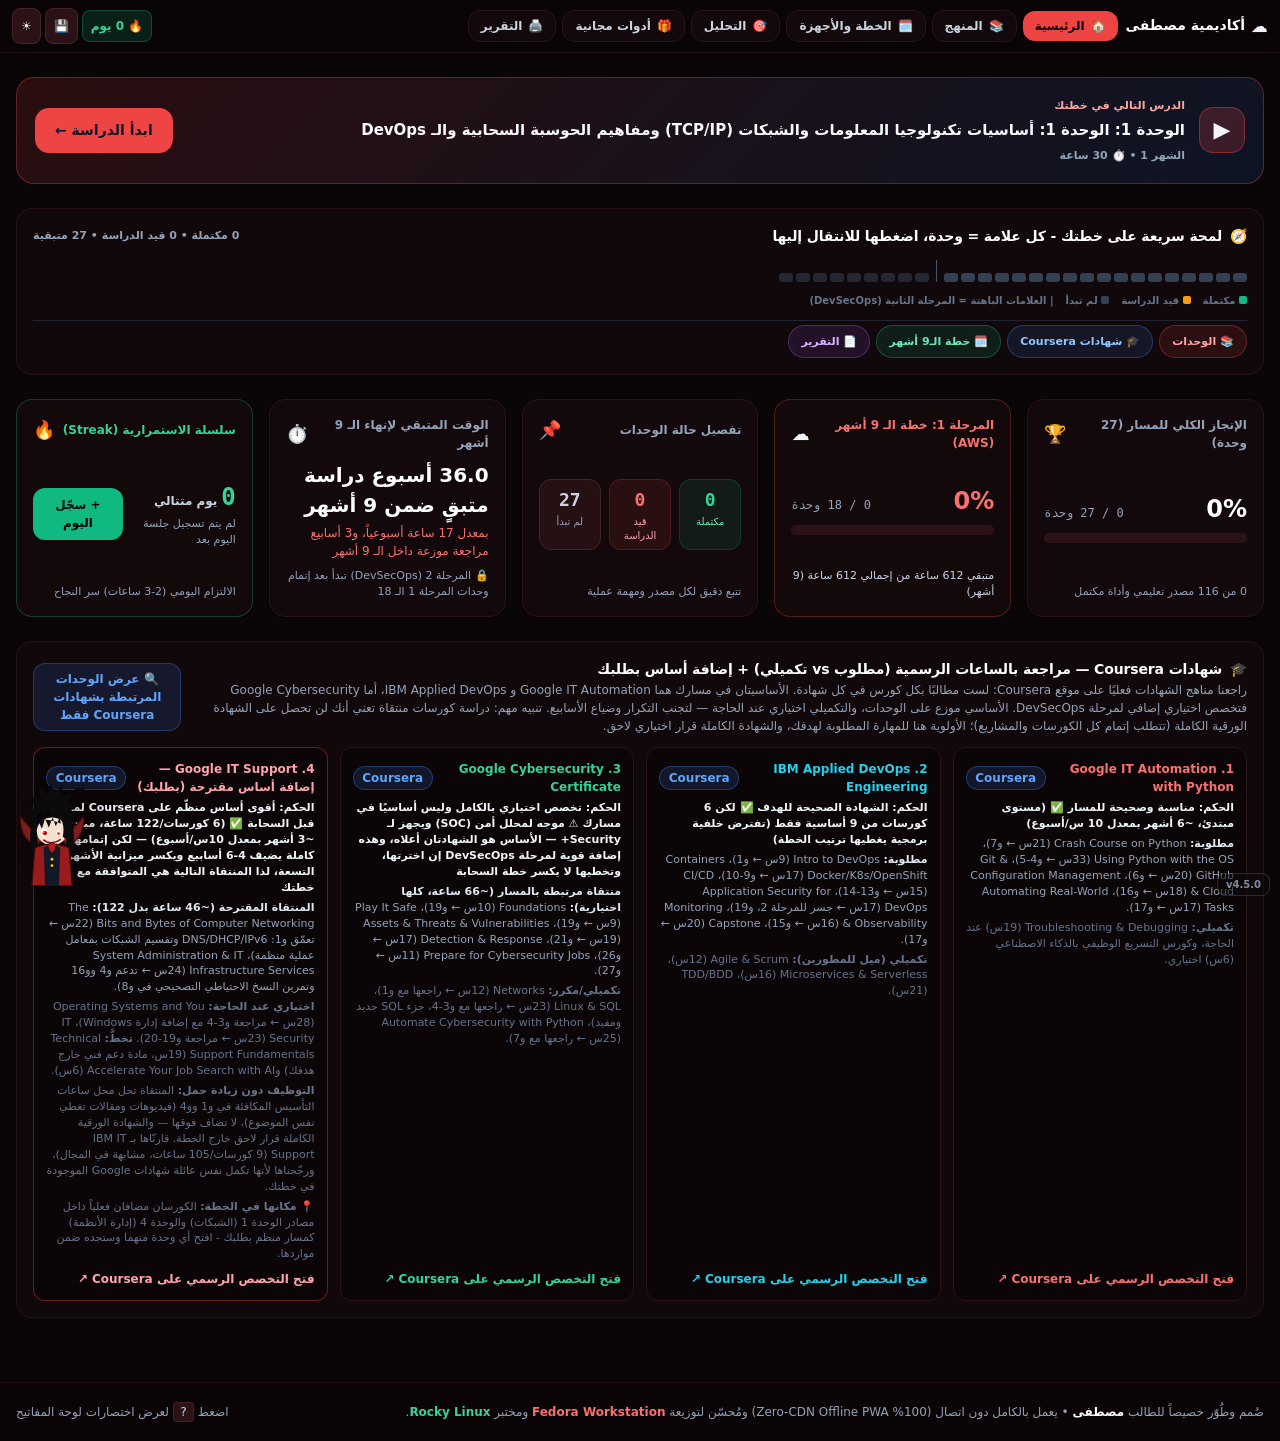
==== commit 6c256819: "Rename 1-1-index.html to index.html" ====
--- a/index.html
+++ b/index.html
@@ -651,6 +651,65 @@
       body { background: #ffffff !important; color: #000000 !important; }
     }
 
+/* KodeKloud-inspired course-structure design (original implementation, dark/red, RTL) */
+.kk-module { border: 1px solid rgba(100,116,139,0.35); border-radius: 16px; background: rgba(15,23,42,0.65); overflow: hidden; }
+.kk-module-head { display: flex; align-items: center; gap: 12px; width: 100%; padding: 14px 16px; background: transparent; border: none; cursor: pointer; text-align: right; color: inherit; }
+.kk-module-head:hover { background: rgba(239,68,68,0.06); }
+.kk-m-icon { flex: 0 0 auto; width: 42px; height: 42px; border-radius: 12px; display: flex; align-items: center; justify-content: center; font-size: 19px; background: rgba(239,68,68,0.14); border: 1px solid rgba(239,68,68,0.3); }
+.kk-m-body { flex: 1 1 auto; min-width: 0; }
+.kk-m-title { font-size: 14px; font-weight: 800; color: #f1f5f9; display: block; }
+.kk-m-meta { font-size: 11px; color: #94a3b8; font-weight: 700; display: block; margin-top: 2px; }
+.kk-m-prog { display: block; height: 5px; border-radius: 9999px; background: #1e293b; margin-top: 7px; overflow: hidden; }
+.kk-m-prog > span { display: block; height: 100%; background: #10b981; transition: width 0.3s ease; }
+.kk-m-arrow { flex: 0 0 auto; width: 0; height: 0; border-top: 5px solid transparent; border-bottom: 5px solid transparent; border-left: 7px solid #94a3b8; transition: transform 0.2s ease; margin: 0 4px; }
+.kk-module.open .kk-m-arrow { transform: rotate(90deg); }
+.kk-lessons { display: none; border-top: 1px solid rgba(100,116,139,0.25); }
+.kk-module.open .kk-lessons { display: block; }
+.kk-lesson { display: flex; align-items: center; gap: 10px; width: 100%; padding: 11px 16px; background: transparent; border: none; border-bottom: 1px solid rgba(100,116,139,0.14); cursor: pointer; text-align: right; color: inherit; }
+.kk-lesson:last-child { border-bottom: none; }
+.kk-lesson:hover { background: rgba(239,68,68,0.08); }
+.kk-l-status { flex: 0 0 auto; font-size: 14px; }
+.kk-l-title { flex: 1 1 auto; min-width: 0; font-size: 13px; font-weight: 700; color: #e2e8f0; }
+.kk-l-meta { flex: 0 0 auto; font-size: 10px; color: #94a3b8; font-weight: 700; white-space: nowrap; }
+.kk-lesson.current { background: rgba(239,68,68,0.14); box-shadow: inset 3px 0 0 #ef4444; }
+html.light .kk-module { background: #ffffff; border-color: #cbd5e1; }
+html.light .kk-m-title, html.light .kk-l-title { color: #1e293b; }
+.kk-study-grid { display: grid; grid-template-columns: 1fr; gap: 16px; }
+@media (min-width: 1024px) { .kk-study-grid { grid-template-columns: repeat(12, minmax(0,1fr)); gap: 20px; align-items: start; } .kk-study-grid > .kk-side { grid-column: span 4; } .kk-study-grid > .kk-main { grid-column: span 8; min-width: 0; } }
+.kk-side { border: 1px solid rgba(100,116,139,0.35); border-radius: 16px; background: rgba(15,23,42,0.65); overflow: hidden; }
+.kk-side-head { padding: 12px 16px; font-size: 12px; font-weight: 800; color: #fca5a5; border-bottom: 1px solid rgba(100,116,139,0.25); background: rgba(239,68,68,0.08); }
+.kk-side-toggle { width: 100%; display: flex; align-items: center; gap: 8px; cursor: pointer; border: none; font-family: inherit; }
+.kk-side-caret { margin-inline-start: auto; font-size: 13px; color: #fca5a5; transition: transform 0.2s ease; }
+@media (max-width: 1023px) { .kk-side .kk-side-list { display: none; } .kk-side.open .kk-side-list { display: block; } .kk-side.open .kk-side-caret { transform: rotate(180deg); } .study-hint { display: none; } }
+@media (min-width: 1024px) { .kk-side-caret { display: none; } .kk-side-toggle { cursor: default; } }
+.kk-hero { border: 1px solid rgba(239,68,68,0.35); border-radius: 18px; background: linear-gradient(135deg, rgba(239,68,68,0.14), rgba(15,23,42,0.85)); padding: 18px; display: flex; align-items: center; gap: 14px; flex-wrap: wrap; }
+html.light .kk-hero { background: linear-gradient(135deg, #fee2e2, #ffffff); }
+html.light .kk-side { background: #ffffff; border-color: #cbd5e1; }
+
+.menu-btn { display: none; }
+@media (max-width: 767px) {
+  .menu-btn { display: flex; align-items: center; gap: 6px; padding: 7px 12px; border-radius: 12px; background: rgba(239,68,68,0.15); color: #fca5a5; border: 1px solid rgba(239,68,68,0.35); font-size: 12px; font-weight: 800; cursor: pointer; font-family: inherit; }
+  #sticky-nav-bar nav.main-nav { display: none; position: absolute; top: calc(100% + 1px); right: 0; left: 0; flex-direction: column; align-items: stretch; gap: 6px; padding: 10px; background: rgba(2,6,23,0.98); border-bottom: 1px solid rgba(100,116,139,0.4); box-shadow: 0 18px 30px rgba(0,0,0,0.5); z-index: 50; }
+  #sticky-nav-bar.menu-open nav.main-nav { display: flex; }
+  #sticky-nav-bar nav.main-nav .nav-tab { width: 100%; justify-content: flex-start; padding: 10px 14px; font-size: 13px; }
+  #sticky-nav-bar .brand-label { max-width: 110px; overflow: hidden; text-overflow: ellipsis; }
+}
+.filter-toggle { display: none; }
+@media (max-width: 767px) {
+  #filters-panel .filter-extra { display: none; }
+  #filters-panel.filters-open .filter-extra { display: revert; }
+  .filter-toggle { display: flex; width: 100%; align-items: center; justify-content: center; gap: 6px; padding: 8px; border-radius: 12px; background: rgba(30,41,59,0.9); color: #e2e8f0; border: 1px solid #334155; font-size: 12px; font-weight: 800; cursor: pointer; font-family: inherit; }
+  #filters-panel.filters-open .filter-toggle .ft-caret { transform: rotate(180deg); display: inline-block; }
+  .phase-banner-text { display: none; }
+}
+/* Responsive chrome fixes: slim sticky nav, anchor offsets, even chips, study focus */
+body.study-mode .env-banner { display: none; }
+@media (max-width: 768px) { .env-banner .env-detail { display: none; } }
+article[id^="unit-card-"] { scroll-margin-top: 76px; }
+section[id^="view-"] { scroll-margin-top: 66px; }
+#coursera-section, #units-container { scroll-margin-top: 76px; }
+#sticky-nav-bar nav { padding-bottom: 0; }
+
 /* Month-by-month curriculum browser: platform-style entry, self-adapting mobile/laptop */
 .month-chips { display: flex; gap: 8px; overflow-x: auto; padding-bottom: 6px; scrollbar-width: thin; }
 .month-chips::-webkit-scrollbar { height: 6px; }
@@ -664,7 +723,7 @@
 .month-chip .mc-prog > span { display: block; height: 100%; background: #10b981; }
 html.light .month-chip { background: #ffffff; color: #1e293b; border-color: #cbd5e1; }
 html.light .month-chip.active { background: #fee2e2; border-color: #ef4444; }
-@media (min-width: 1024px) { .month-chips { flex-wrap: wrap; overflow-x: visible; } .month-chip { flex: 1 1 122px; } }
+@media (min-width: 1024px) { .month-chips { flex-wrap: wrap; overflow-x: visible; } .month-chip { flex: 1 1 122px; max-width: 190px; } }
 
 /* Mascot: Mostafa's little companion (always visible while scrolling) */
 #mca-mascot { position: fixed; bottom: 14px; inset-inline-end: 14px; width: 76px; z-index: 60; cursor: pointer; filter: drop-shadow(0 6px 14px rgba(0,0,0,0.55)); animation: mca-float 3.4s ease-in-out infinite; transition: transform 0.2s ease; }
@@ -697,120 +756,56 @@
     </div>
   </div>
 
-  <!-- Top Announcement / Hardware Context & Live Offline Connectivity Bar -->
-  <div class="no-print bg-gradient-to-l from-slate-900 via-slate-900 to-amber-950/40 border-b border-slate-800/80 px-4 py-2 text-xs">
-    <div class="max-w-7xl mx-auto flex flex-wrap items-center justify-between gap-2">
-      <div class="flex items-center gap-2 flex-wrap">
-        <span class="inline-flex items-center gap-1 px-2 py-0.5 rounded bg-brand-500/20 text-brand-400 font-semibold border border-brand-500/30">
-          💻 بيئة مصطفى الفعلية
-        </span>
-        <span class="text-slate-300">
-          <strong>الحاسوب اليومي:</strong> Fedora Workstation (i5-6200U, 8GB RAM, SSD+HDD)
-        </span>
-        <span class="text-slate-500">|</span>
-        <span class="text-slate-300">
-          <strong>خادم المختبر:</strong> Rocky Linux Minimal + Kickstart (i3-2200, 4GB RAM, HDD)
-        </span>
-      </div>
-      <div class="flex items-center gap-3">
-        <span id="pwa-status-badge" class="inline-flex items-center gap-1.5 text-emerald-400 font-medium">
-          <span id="network-dot" class="w-2 h-2 rounded-full bg-emerald-400 animate-pulse"></span>
-          <span id="network-status-text">جاهز للعمل دون اتصال (Offline-First PWA)</span>
-        </span>
-        <button id="btn-install-pwa" type="button" class="px-2.5 py-1 rounded-md bg-brand-500 hover:bg-brand-400 text-slate-950 font-bold text-xs transition">
-          📲 تثبيت التطبيق على الجهاز
+
+  <!-- Slim sticky header: brand + primary navigation + compact tools.
+       The only persistent chrome - learning content leads the page. -->
+  <header id="sticky-nav-bar" class="no-print sticky top-0 z-40 backdrop-blur-md bg-slate-950/90 border-b border-slate-800/80 shadow-md">
+    <div class="max-w-7xl mx-auto px-3 py-2 flex items-center gap-2" style="position:relative;">
+      <span class="flex items-center gap-1.5 shrink-0">
+        <span style="font-size:17px;line-height:1;" aria-hidden="true">☁️</span>
+        <span class="brand-label text-sm font-extrabold text-white whitespace-nowrap">أكاديمية مصطفى</span>
+        <span class="hidden lg:inline px-2 py-0.5 text-[10px] font-bold rounded-full bg-brand-500/15 text-brand-400 border border-brand-500/30">AWS &amp; DevOps 2026</span>
+      </span>
+      <button type="button" class="menu-btn" data-toggle-menu aria-label="قائمة التنقل" aria-expanded="false"><span style="font-size:16px;">☰</span><span>القائمة</span></button>
+      <nav aria-label="التنقل الرئيسي" class="main-nav flex-1 flex items-center gap-1.5 overflow-x-auto pb-1 lg:pb-0" style="scrollbar-width:none;">
+        <button type="button" data-nav="dashboard" class="nav-tab px-3 py-1.5 rounded-xl text-xs font-bold whitespace-nowrap transition flex items-center gap-1.5 bg-brand-500 text-slate-950 shadow-sm">
+          <span>🏠</span>
+          <span>الرئيسية</span>
+        </button>
+        <button type="button" data-nav="curriculum" class="nav-tab px-3 py-1.5 rounded-xl text-xs font-bold whitespace-nowrap transition flex items-center gap-1.5 bg-slate-900/90 hover:bg-slate-800 text-slate-300 border border-slate-800">
+          <span>📚</span>
+          <span>المنهج</span>
+        </button>
+        <button type="button" data-nav="plan9m" class="nav-tab px-3 py-1.5 rounded-xl text-xs font-bold whitespace-nowrap transition flex items-center gap-1.5 bg-slate-900/90 hover:bg-slate-800 text-slate-300 border border-slate-800">
+          <span>🗓️</span>
+          <span>الخطة والأجهزة</span>
+        </button>
+        <button type="button" data-nav="analysis" class="nav-tab px-3 py-1.5 rounded-xl text-xs font-bold whitespace-nowrap transition flex items-center gap-1.5 bg-slate-900/90 hover:bg-slate-800 text-slate-300 border border-slate-800">
+          <span>🎯</span>
+          <span>التحليل</span>
+        </button>
+        <button type="button" data-nav="freefordev" class="nav-tab px-3 py-1.5 rounded-xl text-xs font-bold whitespace-nowrap transition flex items-center gap-1.5 bg-slate-900/90 hover:bg-slate-800 text-slate-300 border border-slate-800">
+          <span>🎁</span>
+          <span>أدوات مجانية</span>
+        </button>
+        <button type="button" data-nav="report" class="nav-tab px-3 py-1.5 rounded-xl text-xs font-bold whitespace-nowrap transition flex items-center gap-1.5 bg-slate-900/90 hover:bg-slate-800 text-slate-300 border border-slate-800">
+          <span>🖨️</span>
+          <span>التقرير</span>
+        </button>
+      </nav>
+      <div class="flex items-center gap-1 shrink-0">
+        <button id="btn-Log-study" type="button" title="تسجيل جلسة مذاكرة اليوم (سلسلة الاستمرارية)" class="px-2 py-1.5 rounded-lg bg-emerald-500/15 hover:bg-emerald-500/25 text-emerald-400 border border-emerald-500/30 text-xs font-bold transition flex items-center gap-1">
+          <span>🔥</span>
+          <span id="streak-header-count">0 يوم</span>
+        </button>
+        <button id="btn-export-quick" type="button" title="تصدير نسخة احتياطية سريعة (JSON)" class="p-2 rounded-lg bg-slate-800 hover:bg-slate-700 text-slate-200 border border-slate-700 text-xs transition">💾</button>
+        <button id="btn-shortcuts" type="button" title="اختصارات لوحة المفاتيح (?)" class="hidden sm:inline-block p-2 rounded-lg bg-slate-800 hover:bg-slate-700 text-slate-200 border border-slate-700 text-xs transition">⌨️</button>
+        <button id="btn-theme" type="button" title="تبديل الوضع الليلي / النهاري (Alt+T)" class="p-2 rounded-lg bg-slate-800 hover:bg-slate-700 text-slate-200 border border-slate-700 text-xs transition flex items-center gap-1">
+          <span id="theme-icon">☀️</span>
+          <span id="theme-label" class="hidden lg:inline text-xs font-semibold">الوضع النهاري</span>
         </button>
       </div>
     </div>
-  </div>
-
-  <!-- Main Header & Navigation -->
-  <header class="no-print sticky top-0 z-40 backdrop-blur-md bg-slate-950/90 border-b border-slate-800/80 shadow-lg">
-    <div class="max-w-7xl mx-auto px-4 py-3">
-      <div class="flex flex-col lg:flex-row lg:items-center lg:justify-between gap-3">
-        <!-- Brand Identity -->
-        <div class="flex items-center justify-between">
-          <div class="flex items-center gap-3">
-            <div class="w-11 h-11 rounded-xl bg-gradient-to-br from-brand-400 to-brand-600 flex items-center justify-center text-slate-950 font-extrabold text-xl shadow-md shadow-brand-500/20">
-              ☁️
-            </div>
-            <div>
-              <div class="flex items-center gap-2">
-                <h1 class="text-lg sm:text-xl font-extrabold tracking-tight text-white">
-                  أكاديمية مصطفى السحابية
-                </h1>
-                <span class="px-2 py-0.5 text-[11px] font-bold rounded-full bg-brand-500/15 text-brand-400 border border-brand-500/30">
-                  AWS & DevOps 2026
-                </span>
-              </div>
-              <p class="text-xs text-slate-400">
-                من الصفر إلى مهندس سحابة وبنية تحتية محترف (9 أشهر تأسيس + مرحلة DevSecOps)
-              </p>
-            </div>
-          </div>
-
-          <!-- Mobile Quick Actions -->
-          <div class="flex items-center gap-1.5 lg:hidden">
-            <button id="btn-install-mobile" type="button" title="تثبيت التطبيق كـ PWA" class="p-2 rounded-lg bg-brand-500/20 hover:bg-brand-500/30 text-brand-400 border border-brand-500/30">
-              📲
-            </button>
-            <button id="btn-theme-mobile" type="button" title="تبديل المظهر (داكن / فاتح)" class="p-2 rounded-lg bg-slate-800/80 hover:bg-slate-700 text-slate-200 border border-slate-700">
-              🌓
-            </button>
-            <button id="btn-shortcuts-mobile" type="button" title="اختصارات لوحة المفاتيح" class="p-2 rounded-lg bg-slate-800/80 hover:bg-slate-700 text-slate-200 border border-slate-700">
-              ⌨️
-            </button>
-          </div>
-        </div>
-
-        <!-- Navigation Tabs -->
-        <nav aria-label="التنقل الرئيسي" class="flex items-center gap-1.5 overflow-x-auto pb-1 lg:pb-0">
-          <button type="button" data-nav="dashboard" class="nav-tab px-3.5 py-2 rounded-xl text-xs sm:text-sm font-bold whitespace-nowrap transition flex items-center gap-1.5 bg-brand-500 text-slate-950 shadow-sm">
-            <span>🏠</span>
-            <span>الرئيسية</span>
-          </button>
-          <button type="button" data-nav="curriculum" class="nav-tab px-3.5 py-2 rounded-xl text-xs sm:text-sm font-bold whitespace-nowrap transition flex items-center gap-1.5 bg-slate-900/90 hover:bg-slate-800 text-slate-300 border border-slate-800">
-            <span>📚</span>
-            <span>المنهج والوحدات</span>
-          </button>
-          <button type="button" data-nav="plan9m" class="nav-tab px-3.5 py-2 rounded-xl text-xs sm:text-sm font-bold whitespace-nowrap transition flex items-center gap-1.5 bg-slate-900/90 hover:bg-slate-800 text-slate-300 border border-slate-800">
-            <span>🗓️</span>
-            <span>خطة الـ 9 أشهر والأجهزة</span>
-          </button>
-          <button type="button" data-nav="analysis" class="nav-tab px-3.5 py-2 rounded-xl text-xs sm:text-sm font-bold whitespace-nowrap transition flex items-center gap-1.5 bg-slate-900/90 hover:bg-slate-800 text-slate-300 border border-slate-800">
-            <span>🎯</span>
-            <span>تحليل الفيديو والهيكلة</span>
-          </button>
-          <button type="button" data-nav="freefordev" class="nav-tab px-3.5 py-2 rounded-xl text-xs sm:text-sm font-bold whitespace-nowrap transition flex items-center gap-1.5 bg-slate-900/90 hover:bg-slate-800 text-slate-300 border border-slate-800">
-            <span>🎁</span>
-            <span>دليل أدوات free-for.dev</span>
-          </button>
-          <button type="button" data-nav="report" class="nav-tab px-3.5 py-2 rounded-xl text-xs sm:text-sm font-bold whitespace-nowrap transition flex items-center gap-1.5 bg-slate-900/90 hover:bg-slate-800 text-slate-300 border border-slate-800">
-            <span>🖨️</span>
-            <span>التقرير والمزامنة</span>
-          </button>
-        </nav>
-
-        <!-- Desktop Utility Controls -->
-        <div class="hidden lg:flex items-center gap-2">
-          <button id="btn-Log-study" type="button" class="px-3 py-1.5 rounded-xl bg-emerald-500/15 hover:bg-emerald-500/25 text-emerald-400 border border-emerald-500/30 text-xs font-bold transition flex items-center gap-1.5" title="تسجيل جلسة مذاكرة اليوم للحفاظ على سلسلة الاستمرارية">
-            <span>🔥</span>
-            <span id="streak-header-count">0 يوم</span>
-            <span class="underline mr-1">سجّل مذاكرة اليوم</span>
-          </button>
-          <button id="btn-export-quick" type="button" class="px-3 py-1.5 rounded-xl bg-slate-800 hover:bg-slate-700 text-slate-200 border border-slate-700 text-xs font-semibold transition" title="تصدير نسخة احتياطية سريعة (JSON)">
-            💾 حفظ JSON
-          </button>
-          <button id="btn-shortcuts" type="button" class="p-2 rounded-xl bg-slate-800 hover:bg-slate-700 text-slate-200 border border-slate-700 text-xs transition" title="اختصارات لوحة المفاتيح (?)">
-            ⌨️
-          </button>
-          <button id="btn-theme" type="button" class="px-3 py-1.5 rounded-xl bg-slate-800 hover:bg-slate-700 text-slate-200 border border-slate-700 text-xs font-semibold transition flex items-center gap-1" title="تبديل الوضع الليلي / النهاري (Alt+T)">
-            <span id="theme-icon">☀️</span>
-            <span id="theme-label">الوضع النهاري</span>
-          </button>
-        </div>
-      </div>
-    </div>
   </header>
 
   <!-- Main Content Area -->
@@ -822,6 +817,8 @@
       <!-- Plan at a Glance: quick navigation + per-unit progress strip.
            Pattern inspired by the MIT-licensed reference app Luck1y1337/kyoto-mission
            (status-height tick strip); implementation original, no code copied. -->
+      <div id="continue-hero" class="kk-hero" style="display:none;"></div>
+
       <div id="plan-glance" class="p-4 rounded-2xl bg-slate-900/70 border border-slate-800/90 space-y-3">
         <div class="flex items-center justify-between gap-2 flex-wrap">
           <h2 class="text-sm font-extrabold text-white flex items-center gap-2">
@@ -1026,20 +1023,8 @@
 
     <!-- ==================== VIEW: CURRICULUM - focused study area (months/weeks/lessons organized) ==================== -->
     <section id="view-curriculum" class="hidden space-y-6">
-      <!-- Month-by-month curriculum browser: organized platform-style entry (mobile swipe / laptop full rows) -->
-      <div class="p-4 rounded-2xl bg-slate-900/70 border border-slate-800/90 space-y-3">
-        <div class="flex items-center justify-between gap-2 flex-wrap">
-          <h2 class="text-sm font-extrabold text-white flex items-center gap-2">
-            <span>📚</span>
-            <span>منهجك شهر بشهر - اختر الشهر وركّز في وحداته</span>
-          </h2>
-          <p class="text-[11px] text-slate-500 font-semibold">اسحب الشهور يمين وشمال على الموبايل • على الشاشة الواسعة تظهر كاملة</p>
-        </div>
-        <div id="month-chips" class="month-chips"></div>
-      </div>
-
-      <!-- Search & Multi-Facet Filter Bar -->
-      <div class="p-4 rounded-2xl bg-slate-900/95 border border-slate-800 shadow-md space-y-4">
+      <!-- Search & Multi-Facet Filter Bar (selects/pills collapse behind a toggle on mobile) -->
+      <div id="filters-panel" class="p-4 rounded-2xl bg-slate-900/95 border border-slate-800 shadow-md space-y-4">
         <div class="grid grid-cols-1 lg:grid-cols-12 gap-3 items-center">
           <!-- Smart Search Input -->
           <div class="lg:col-span-5 relative">
@@ -1055,7 +1040,7 @@
           </div>
 
           <!-- Phase Filter -->
-          <div class="lg:col-span-3">
+          <div class="lg:col-span-3 filter-extra">
             <label for="select-phase" class="sr-only">تصفية حسب المرحلة</label>
             <select id="select-phase" class="w-full px-3 py-2.5 rounded-xl bg-slate-950 border border-slate-700 focus:border-brand-500 focus:outline-none text-xs sm:text-sm text-slate-200 font-semibold">
               <option value="all">جميع المراحل (27 وحدة)</option>
@@ -1065,7 +1050,7 @@
           </div>
 
           <!-- Status Filter -->
-          <div class="lg:col-span-2">
+          <div class="lg:col-span-2 filter-extra">
             <label for="select-status" class="sr-only">تصفية حسب الحالة</label>
             <select id="select-status" class="w-full px-3 py-2.5 rounded-xl bg-slate-950 border border-slate-700 focus:border-brand-500 focus:outline-none text-xs sm:text-sm text-slate-200 font-semibold">
               <option value="all">كل الحالات</option>
@@ -1076,7 +1061,7 @@
           </div>
 
           <!-- Difficulty Filter -->
-          <div class="lg:col-span-2">
+          <div class="lg:col-span-2 filter-extra">
             <label for="select-difficulty" class="sr-only">تصفية حسب الصعوبة</label>
             <select id="select-difficulty" class="w-full px-3 py-2.5 rounded-xl bg-slate-950 border border-slate-700 focus:border-brand-500 focus:outline-none text-xs sm:text-sm text-slate-200 font-semibold">
               <option value="all">كل المستويات</option>
@@ -1087,8 +1072,10 @@
           </div>
         </div>
 
+        <button type="button" data-toggle-filters class="filter-toggle" aria-expanded="false"><span>⚙️ الفلاتر والوصول السريع</span><span class="ft-caret">▾</span></button>
+
         <!-- Secondary Filter Pills & Results Counter -->
-        <div class="flex flex-wrap items-center justify-between gap-2 pt-2 border-t border-slate-800/80 text-xs">
+        <div class="flex flex-wrap items-center justify-between gap-2 pt-2 border-t border-slate-800/80 text-xs filter-extra">
           <div class="flex flex-wrap items-center gap-1.5">
             <span class="text-slate-400 ml-1">وصول سريع:</span>
             <button type="button" data-quick-filter="all" class="quick-pill px-2.5 py-1 rounded-lg bg-brand-500 text-slate-950 font-bold transition">الكل (27)</button>
@@ -1112,7 +1099,7 @@
           </div>
           <div>
             <h3 class="text-sm font-bold text-teal-300">تنبيه منهجي هام حول المرحلة الثانية (DevSecOps - 9 وحدات)</h3>
-            <p class="text-xs text-slate-300 mt-0.5">
+            <p class="phase-banner-text text-xs text-slate-300 mt-0.5">
               صُممت المرحلة الأولى لتستغرق <strong>9 أشهر كاملة (18 وحدة - 612 ساعة)</strong> بتركيز عميق على <strong>AWS</strong> وأدوات الـ DevOps الأساسية، مع تقديم <strong>Azure و GCP</strong> في الشهر التاسع فقط للوعي متعدد السحابات. لا تبدأ وحدات المرحلة الثانية (DevSecOps) إلا بعد إتمام الأساس الصلب في المرحلة الأولى.
             </p>
           </div>
@@ -1128,7 +1115,7 @@
       </div>
 
       <!-- Units Grid Container -->
-      <div id="units-container" class="space-y-6"></div>
+      <div id="units-container" class="space-y-3"></div>
 
       <!-- Empty State when Search/Filters match nothing -->
       <div id="units-empty-state" class="hidden p-12 rounded-2xl bg-slate-900/80 border border-slate-800 text-center space-y-3">
@@ -1148,7 +1135,7 @@
     <section id="view-unit" class="hidden space-y-4">
       <div style="display:flex;align-items:center;gap:12px;flex-wrap:wrap;">
         <button type="button" id="btn-study-back" style="padding:8px 16px;border-radius:12px;background:rgba(30,41,59,0.9);color:#e2e8f0;border:1px solid #334155;font-size:13px;font-weight:800;cursor:pointer;">→ رجوع إلى المنهج</button>
-        <p style="font-size:11px;color:#64748b;font-weight:700;">🎯 وضع الدراسة المركّز: وحدة واحدة بكل مصادرها وملاحظاتك - تنقّل بين الوحدات بالأسهم بالأسفل</p>
+        <p class="study-hint" style="font-size:11px;color:#64748b;font-weight:700;">🎯 وضع الدراسة المركّز: وحدة واحدة بكل مصادرها وملاحظاتك - تنقّل بين الوحدات بالأسهم بالأسفل</p>
       </div>
       <div id="unit-study-host" class="space-y-6"></div>
       <div id="unit-study-nav" style="display:flex;align-items:center;justify-content:space-between;gap:8px;"></div>
@@ -1156,6 +1143,33 @@
 
     <!-- ==================== VIEW 2: 9-MONTH PLAN & HARDWARE LAB ==================== -->
     <section id="view-plan9m" class="hidden space-y-6">
+  <!-- Top Announcement / Hardware Context & Live Offline Connectivity Bar -->
+  <div class="env-banner no-print bg-gradient-to-l from-slate-900 via-slate-900 to-amber-950/40 rounded-2xl border border-slate-800/80 px-4 py-3 text-xs">
+    <div class="max-w-7xl mx-auto flex flex-wrap items-center justify-between gap-2">
+      <div class="flex items-center gap-2 flex-wrap">
+        <span class="inline-flex items-center gap-1 px-2 py-0.5 rounded bg-brand-500/20 text-brand-400 font-semibold border border-brand-500/30">
+          💻 بيئة مصطفى الفعلية
+        </span>
+        <span class="text-slate-300 env-detail">
+          <strong>الحاسوب اليومي:</strong> Fedora Workstation (i5-6200U, 8GB RAM, SSD+HDD)
+        </span>
+        <span class="text-slate-500 env-detail">|</span>
+        <span class="text-slate-300 env-detail">
+          <strong>خادم المختبر:</strong> Rocky Linux Minimal + Kickstart (i3-2200, 4GB RAM, HDD)
+        </span>
+      </div>
+      <div class="flex items-center gap-3">
+        <span id="pwa-status-badge" class="inline-flex items-center gap-1.5 text-emerald-400 font-medium">
+          <span id="network-dot" class="w-2 h-2 rounded-full bg-emerald-400 animate-pulse"></span>
+          <span id="network-status-text">جاهز للعمل دون اتصال (Offline-First PWA)</span>
+        </span>
+        <button id="btn-install-pwa" type="button" class="px-2.5 py-1 rounded-md bg-brand-500 hover:bg-brand-400 text-slate-950 font-bold text-xs transition">
+          📲 تثبيت التطبيق على الجهاز
+        </button>
+      </div>
+    </div>
+  </div>
+
       <div class="p-6 rounded-2xl bg-slate-900/90 border border-slate-800 space-y-4">
         <div class="flex flex-col md:flex-row md:items-center justify-between gap-4 border-b border-slate-800 pb-4">
           <div>
@@ -3451,7 +3465,6 @@
         phase: 'all',
         status: 'all',
         difficulty: 'all',
-        month: 'all', // 'all' | 1-9 | 'p2'
         quick: 'all' // 'all' | 'dolfined' | 'aws' | 'multicloud' | 'hasnotes' | 'coursera'
       };
 
@@ -3733,11 +3746,6 @@
       function unitMatchesFilters(u) {
         const status = getUnitStatus(u.id);
 
-        if (filterState.month && filterState.month !== 'all') {
-          if (filterState.month === 'p2') { if (u.phase !== 2) return false; }
-          else if (!(u.phase === 1 && u.month === Number(filterState.month))) return false;
-        }
-
         if (filterState.phase !== 'all' && String(u.phase) !== filterState.phase) {
           return false;
         }
@@ -3772,40 +3780,6 @@
         }
 
         return true;
-      }
-
-      function renderMonthBrowser() {
-        const host = document.getElementById('month-chips');
-        if (!host) return;
-        host.innerHTML = '';
-        const defs = [{ key: 'all', title: 'كل الوحدات' }];
-        for (let m = 1; m <= 9; m++) defs.push({ key: m, title: 'الشهر ' + m });
-        defs.push({ key: 'p2', title: 'مرحلة DevSecOps' });
-        defs.forEach(function (d) {
-          const units = d.key === 'all' ? UNITS_DATA
-            : d.key === 'p2' ? UNITS_DATA.filter(function (u) { return u.phase === 2; })
-            : UNITS_DATA.filter(function (u) { return u.phase === 1 && u.month === d.key; });
-          const hours = units.reduce(function (s, u) { return s + (u.hours || 0); }, 0);
-          const done = units.filter(function (u) { return getUnitStatus(u.id) === 'completed'; }).length;
-          const active = String(filterState.month) === String(d.key);
-          const btn = document.createElement('button');
-          btn.type = 'button';
-          btn.className = 'month-chip' + (active ? ' active' : '');
-          btn.setAttribute('aria-pressed', active ? 'true' : 'false');
-          btn.innerHTML =
-            '<span class="mc-title">' + d.title + '</span>' +
-            '<span class="mc-sub">' + units.length + ' وحدة • ' + hours + ' ساعة' + (done ? ' • ' + done + ' ✅' : '') + '</span>' +
-            '<span class="mc-prog"><span style="width:' + (units.length ? Math.round(done / units.length * 100) : 0) + '%"></span></span>';
-          btn.addEventListener('click', function () {
-            filterState.month = active ? 'all' : d.key;
-            renderUnits();
-            if (filterState.month !== 'all') {
-              const uc = document.getElementById('units-container');
-              if (uc) uc.scrollIntoView({ behavior: 'smooth', block: 'start' });
-            }
-          });
-          host.appendChild(btn);
-        });
       }
 
       function renderPlanGlance() {
@@ -3831,15 +3805,7 @@
             (st === 'completed' ? 'background:#10b981;' : st === 'in_progress' ? 'background:#f59e0b;' : 'background:#334155;') +
             (u.phase === 2 ? 'opacity:0.55;' : '');
           tick.addEventListener('click', function () {
-            switchView('curriculum');
-            setTimeout(function () {
-              const card = document.getElementById('unit-card-' + u.id);
-              if (card) {
-                card.scrollIntoView({ behavior: 'smooth', block: 'center' });
-                card.style.boxShadow = '0 0 0 2px #ef4444';
-                setTimeout(function () { card.style.boxShadow = ''; }, 1600);
-              }
-            }, 80);
+            openUnitStudy(u.id);
           });
           strip.appendChild(tick);
         });
@@ -3878,14 +3844,13 @@
         const resetBtn = document.getElementById('btn-reset-filters');
         if (!container) return;
         renderPlanGlance();
-        renderMonthBrowser();
+        renderContinueHero();
 
         const isFiltered =
           filterState.search.trim() !== '' ||
           filterState.phase !== 'all' ||
           filterState.status !== 'all' ||
           filterState.difficulty !== 'all' ||
-          filterState.month !== 'all' ||
           filterState.quick !== 'all';
 
         if (resetBtn) {
@@ -3907,44 +3872,61 @@
 
         if (emptyState) emptyState.classList.add('hidden');
 
-        const isLight = appState.theme === 'light';
-        const cardBg = isLight ? 'bg-white border-slate-200 text-slate-900 shadow-sm' : 'bg-slate-900/90 border-slate-800 text-slate-100';
-        const subBoxBg = isLight ? 'bg-slate-50 border-slate-200' : 'bg-slate-950/75 border-slate-800/90';
-
-        const p1Units = filtered.filter(function (u) { return u.phase === 1; });
-        const p2Units = filtered.filter(function (u) { return u.phase === 2; });
+        // Group units into course modules (months 1-9, then DevSecOps phase)
+        const moduleOrder = [];
+        const moduleMap = {};
+        filtered.forEach(function (u) {
+          const key = u.phase === 1 ? 'm' + u.month : 'p2';
+          if (!moduleMap[key]) { moduleMap[key] = []; moduleOrder.push(key); }
+          moduleMap[key].push(u);
+        });
+        moduleOrder.sort(function (a, b) {
+          if (a === 'p2') return 1;
+          if (b === 'p2') return -1;
+          return Number(a.slice(1)) - Number(b.slice(1));
+        });
+
+        // Default expansion: module of the first unfinished unit; all when filtering
+        const firstOpen = UNITS_DATA.find(function (u) { return getUnitStatus(u.id) !== 'completed'; });
+        const defaultKey = firstOpen ? (firstOpen.phase === 1 ? 'm' + firstOpen.month : 'p2') : moduleOrder[moduleOrder.length - 1];
+
+        const moduleLabel = function (key) {
+          return key === 'p2' ? 'مرحلة DevSecOps (المرحلة الثانية)' : 'الشهر ' + key.slice(1);
+        };
+        const moduleIcon = function (key) { return key === 'p2' ? '🛡️' : '📦'; };
 
         let html = '';
-
-        if (p1Units.length > 0) {
-          html += '<div class="space-y-4">' +
-            '<div class="flex flex-wrap items-center justify-between gap-2 border-b border-brand-500/30 pb-2">' +
-              '<h2 class="text-lg sm:text-xl font-extrabold text-brand-400 flex items-center gap-2">' +
-                '<span>☁️</span>' +
-                '<span>المرحلة الأولى: التأسيس العميق في DevOps وسحابة AWS (18 وحدة – 9 أشهر كاملة)</span>' +
-              '</h2>' +
-              '<span class="text-xs text-slate-400 font-semibold">تركيز مستمر على AWS (الأشهر 1–8) + وعي Azure & GCP في الشهر 9 فقط</span>' +
-            '</div>' +
-            '<div class="grid grid-cols-1 gap-5">' +
-              p1Units.map(function (u) { return buildUnitCardHTML(u, cardBg, subBoxBg, isLight); }).join('') +
+        moduleOrder.forEach(function (key) {
+          const units = moduleMap[key];
+          const allInModule = UNITS_DATA.filter(function (u) { return (u.phase === 1 ? 'm' + u.month : 'p2') === key; });
+          const hours = allInModule.reduce(function (s, u) { return s + (u.hours || 0); }, 0);
+          const done = allInModule.filter(function (u) { return getUnitStatus(u.id) === 'completed'; }).length;
+          const doing = allInModule.filter(function (u) { return getUnitStatus(u.id) === 'in_progress'; }).length;
+          const pct = allInModule.length ? Math.round(done / allInModule.length * 100) : 0;
+          const isOpen = isFiltered ? true : (key === defaultKey);
+          html += '<div class="kk-module' + (isOpen ? ' open' : '') + '" data-module="' + key + '">' +
+            '<button type="button" class="kk-module-head" data-toggle-module="' + key + '" aria-expanded="' + isOpen + '">' +
+              '<span class="kk-m-icon">' + moduleIcon(key) + '</span>' +
+              '<span class="kk-m-body">' +
+                '<span class="kk-m-title">' + moduleLabel(key) + '</span>' +
+                '<span class="kk-m-meta">' + allInModule.length + ' وحدة • ' + hours + ' ساعة' + (done ? ' • ' + done + ' مكتملة ✅' : '') + (doing ? ' • ' + doing + ' قيد الدراسة' : '') + '</span>' +
+                '<span class="kk-m-prog"><span style="width:' + pct + '%"></span></span>' +
+              '</span>' +
+              '<span class="kk-m-arrow"></span>' +
+            '</button>' +
+            '<div class="kk-lessons">' +
+              units.map(function (u) {
+                const st = getUnitStatus(u.id);
+                const icon = st === 'completed' ? '✅' : st === 'in_progress' ? '📖' : '⭕';
+                return '<button type="button" class="kk-lesson" data-study-unit="' + u.id + '">' +
+                  '<span class="kk-l-status">' + icon + '</span>' +
+                  '<span class="kk-l-title">' + u.title + '</span>' +
+                  '<span class="kk-l-meta">⏱️ ' + u.hours + ' س • ' + u.difficulty + '</span>' +
+                '</button>';
+              }).join('') +
             '</div>' +
           '</div>';
-        }
-
-        if (p2Units.length > 0) {
-          html += '<div class="space-y-4 pt-4">' +
-            '<div class="flex flex-wrap items-center justify-between gap-2 border-b border-teal-500/30 pb-2">' +
-              '<h2 class="text-lg sm:text-xl font-extrabold text-teal-400 flex items-center gap-2">' +
-                '<span>🛡️</span>' +
-                '<span>المرحلة الثانية: هندسة الأمن السحابي والـ DevSecOps (9 وحدات – تبدأ بعد إتمام الـ 9 أشهر)</span>' +
-              '</h2>' +
-              '<span class="text-xs text-slate-400 font-semibold">مبنية فوق أساس المرحلة 1 مع دمج شهادة Google Cybersecurity بالكامل</span>' +
-            '</div>' +
-            '<div class="grid grid-cols-1 gap-5">' +
-              p2Units.map(function (u) { return buildUnitCardHTML(u, cardBg, subBoxBg, isLight); }).join('') +
-            '</div>' +
-          '</div>';
-        }
+        });
 
         container.innerHTML = html;
 
@@ -3955,6 +3937,23 @@
       // 10b. UNIT STUDY MODE - focused single-unit learning view
       // ---------------------------------------------------------------------------
       let studyUnitId = null;
+
+      function renderContinueHero() {
+        const hero = document.getElementById('continue-hero');
+        if (!hero) return;
+        const next = UNITS_DATA.find(function (item) { return getUnitStatus(item.id) === 'in_progress'; }) ||
+                     UNITS_DATA.find(function (item) { return getUnitStatus(item.id) !== 'completed'; });
+        if (!next) { hero.style.display = 'none'; return; }
+        hero.style.display = '';
+        hero.innerHTML =
+          '<span style="flex:0 0 auto;width:46px;height:46px;border-radius:14px;display:flex;align-items:center;justify-content:center;font-size:22px;background:rgba(239,68,68,0.2);border:1px solid rgba(239,68,68,0.4);">▶</span>' +
+          '<span style="flex:1 1 220px;min-width:0;">' +
+            '<span style="display:block;font-size:11px;font-weight:800;color:#fca5a5;">' + (getUnitStatus(next.id) === 'in_progress' ? 'تابع من حيث توقفت' : 'الدرس التالي في خطتك') + '</span>' +
+            '<span style="display:block;font-size:15px;font-weight:800;color:#f8fafc;margin-top:2px;">الوحدة ' + next.id + ': ' + next.title + '</span>' +
+            '<span style="display:block;font-size:11px;color:#94a3b8;font-weight:700;margin-top:2px;">' + (next.phase === 1 ? 'الشهر ' + next.month : 'مرحلة DevSecOps') + ' • ⏱️ ' + next.hours + ' ساعة</span>' +
+          '</span>' +
+          '<button type="button" data-study-unit="' + next.id + '" style="flex:0 0 auto;padding:10px 20px;border-radius:14px;background:#ef4444;color:#0f172a;border:none;font-size:14px;font-weight:900;cursor:pointer;">ابدأ الدراسة ←</button>';
+      }
 
       function openUnitStudy(id) {
         studyUnitId = id;
@@ -3971,7 +3970,30 @@
         const isLight = appState.theme === 'light';
         const cardBg = isLight ? 'bg-white border-slate-200 text-slate-900 shadow-sm' : 'bg-slate-900/90 border-slate-800 text-slate-100';
         const subBoxBg = isLight ? 'bg-slate-50 border-slate-200' : 'bg-slate-950/75 border-slate-800/90';
-        host.innerHTML = buildUnitCardHTML(u, cardBg, subBoxBg, isLight);
+
+        // Sibling lessons of the same module (course-content sidebar, KodeKloud style)
+        const siblings = UNITS_DATA.filter(function (item) {
+          return u.phase === 1 ? (item.phase === 1 && item.month === u.month) : item.phase === 2;
+        });
+        const sideTitle = u.phase === 1 ? 'دروس الشهر ' + u.month : 'دروس مرحلة DevSecOps';
+        const sideHTML = '<div class="kk-side">' +
+          '<button type="button" class="kk-side-head kk-side-toggle" data-toggle-side><span>📚 ' + sideTitle + ' (' + siblings.length + ' دروس)</span><span class="kk-side-caret">▾</span></button>' +
+          '<div class="kk-side-list">' +
+          siblings.map(function (item) {
+            const st = getUnitStatus(item.id);
+            const icon = st === 'completed' ? '✅' : st === 'in_progress' ? '📖' : '⭕';
+            return '<button type="button" class="kk-lesson' + (item.id === u.id ? ' current' : '') + '" data-study-unit="' + item.id + '">' +
+              '<span class="kk-l-status">' + icon + '</span>' +
+              '<span class="kk-l-title">' + item.title + '</span>' +
+              '<span class="kk-l-meta">⏱️ ' + item.hours + ' س</span>' +
+            '</button>';
+          }).join('') +
+        '</div></div>';
+
+        host.innerHTML = '<div class="kk-study-grid">' +
+          sideHTML +
+          '<div class="kk-main">' + buildUnitCardHTML(u, cardBg, subBoxBg, isLight) + '</div>' +
+        '</div>';
         if (navEl) {
           const prev = UNITS_DATA.find(function (item) { return item.id === studyUnitId - 1; });
           const next = UNITS_DATA.find(function (item) { return item.id === studyUnitId + 1; });
@@ -3990,6 +4012,57 @@
         const totalRes = u.resources.length;
         const doneRes = u.resources.filter(function (r) { return isResourceCompleted(r.id); }).length;
         const resPct = totalRes > 0 ? Math.round((doneRes / totalRes) * 100) : 0;
+
+        const LABS_BY_UNIT = {
+          1: [{n: 'Cisco Packet Tracer - مسارات NetAcad المجانية', u: 'https://www.netacad.com/catalogs/learn/cisco-packet-tracer', type: 'web', req: 'account', task: 'ابنِ شبكة من راوتر وجهازين وشغّل ping بينهما', note: 'حساب NetAcad مجاني؛ مثبّت لينكس موجّه لأوبونتو (على فيدورا خطوات إضافية)'}],
+          2: [{n: 'AWS Educate - Getting Started with Compute', u: 'https://aws.amazon.com/education/awseducate/', type: 'web', req: 'account', task: 'أنشئ أول EC2 instance في بيئة التدريب المستضافة', note: 'تسجيل بالبريد فقط؛ اللابات مستضافة مجانًا عند AWS'}],
+          3: [{n: 'OverTheWire Bandit', u: 'https://overthewire.org/wargames/bandit/', type: 'web', req: 'none', task: 'المستويات 0-10: أوامر لينكس الأساسية عبر SSH'}],
+          4: [{n: 'SadServers', u: 'https://sadservers.com/', type: 'web', req: 'account', task: 'حل سيناريو troubleshooting واحد (systemd أو تخزين)', note: 'الخطة المجانية: سيناريوهات مختارة بحد يومي'}, {n: 'تمرين LVM على خادم Rocky', u: null, type: 'local', req: 'none', task: 'أنشئ logical volume جديدًا وأضفه إلى fstab ثم راقب الحالة بـ systemctl'}],
+          5: [{n: 'CMD Challenge', u: 'https://cmdchallenge.com/', type: 'web', req: 'none', task: 'حل 10 تحديات أوامر في المتصفح'}, {n: 'سكربت نسخ احتياطي مجدول', u: null, type: 'local', req: 'none', task: 'اكتب سكربت backup وجدوله بـ cron على خادم Rocky'}],
+          6: [{n: 'Learn Git Branching', u: 'https://learngitbranching.js.org/', type: 'web', req: 'none', task: 'أكمل مستويات Introduction Sequence'}, {n: 'GitHub Skills: Introduction to Git', u: 'https://github.com/skills/introduction-to-git', type: 'web', req: 'account', task: 'أكمل الكورس التفاعلي داخل مستودع خاص بك'}],
+          7: [{n: 'تحليل تقدمك بـ Python', u: null, type: 'local', req: 'none', task: 'سكربت يقرأ ملف JSON المُصدَّر من التطبيق ويحسب ساعاتك ونسبة إنجازك (Colab موجود في المصادر)'}],
+          8: [{n: 'AWS Educate - Networking (VPC)', u: 'https://aws.amazon.com/education/awseducate/', type: 'web', req: 'account', task: 'أكمل لاب Getting Started with Networking المستضاف'}],
+          9: [{n: 'iximiuz Docker Playground', u: 'https://labs.iximiuz.com/playgrounds/docker/', type: 'web', req: 'account', task: 'شغّل أول حاوية واكتب Dockerfile بسيطًا', note: 'دخول بحساب GitHub؛ ساعة لعب يوميًا مجانًا'}],
+          10: [{n: 'Kubernetes Basics - التوثيق الرسمي التفاعلي', u: 'https://kubernetes.io/docs/tutorials/kubernetes-basics/', type: 'web', req: 'account', task: 'أكمل الوحدات 1-3: إنشاء cluster ونشر أول تطبيق', note: 'الجزء التفاعلي يعمل عبر Killercoda بعضوية مجانية'}, {n: 'k3s على خادم Rocky', u: null, type: 'local', req: 'none', task: 'ثبّت k3s (خفيف يناسب 4GB) وانشر أول Pod وService'}],
+          11: [{n: 'HashiCorp: Terraform Get Started - Docker', u: 'https://developer.hashicorp.com/terraform/tutorials/docker-get-started', type: 'local', req: 'none', task: 'apply ثم destroy لبنية Docker محلية عبر Terraform', note: 'يعمل محليًا بالكامل بدون حساب سحابي'}, {n: 'Killercoda: Terraform Fundamentals', u: 'https://killercoda.com/online-marathon/scenario/Terraform', type: 'web', req: 'account', task: 'انشر Nginx في Docker عبر Terraform في المتصفح'}],
+          12: [{n: 'AWS Educate - Cloud Operations', u: 'https://aws.amazon.com/education/awseducate/', type: 'web', req: 'account', task: 'أكمل لاب العمليات السحابية وتقدير التكاليف'}, {n: 'تصميم معماري محلي', u: null, type: 'local', req: 'none', task: 'صمّم معمارية 3-tier على draw.io واكتب تقدير تكاليفها'}],
+          13: [{n: 'GitHub Skills: Hello GitHub Actions', u: 'https://github.com/skills/hello-github-actions', type: 'web', req: 'account', task: 'أنشئ وشغّل أول workflow في مستودعك', note: 'Actions مجاني للمستودعات العامة (وللخاصة 2000 دقيقة/شهر)'}, {n: 'Jenkins في حاوية محلية', u: null, type: 'local', req: 'none', task: 'شغّل Jenkins في Docker على فيدورا (~2GB) واصنع أول pipeline - أوقف الحاوية بعد التدريب'}],
+          14: [{n: 'GitLab.com - الخطة المجانية', u: 'https://about.gitlab.com/pricing/', type: 'web', req: 'account', task: 'حوّل workflow الوحدة السابقة إلى .gitlab-ci.yml وشغّله', note: 'بدون كارت؛ 400 دقيقة CI شهريًا'}],
+          15: [{n: 'Killercoda: Monitoring Kubernetes with Prometheus', u: 'https://killercoda.com/chadmcrowell/scenario/prometheus', type: 'web', req: 'account', task: 'طبّق سيناريو مراقبة K8s بـ Prometheus'}, {n: 'Prometheus + Grafana محليًا', u: null, type: 'local', req: 'none', task: 'شغّلهما بـ docker-compose على فيدورا واربط مصدر البيانات'}],
+          16: [{n: 'Killercoda: Ansible Handson', u: 'https://killercoda.com/ansible', type: 'web', req: 'account', task: 'اكتب وشغّل أول playbook'}, {n: 'Ansible من فيدورا إلى Rocky', u: null, type: 'local', req: 'none', task: 'playbook لإعداد خادم Rocky (طبولوجيا مختبرك الحالية)'}],
+          17: [{n: 'مشروع محلي متكامل', u: null, type: 'local', req: 'none', task: 'ابنِ البنية كاملة محليًا: k3s + GitHub Actions + Trivy بدون أي خدمة مدفوعة'}],
+          18: [{n: 'Microsoft Learn - مسار Azure Fundamentals', u: 'https://learn.microsoft.com/en-us/training/paths/azure-fundamentals-describe-azure-architecture-services/', type: 'web', req: 'account', task: 'أكمل تمرين Create an Azure virtual machine داخل المسار (sandbox مجاني)', note: 'حساب Microsoft مجاني؛ صفحة التمرين تؤكد عدم الخصم من أي اشتراك'}],
+          19: [{n: 'TryHackMe - الغرف المجانية', u: 'https://tryhackme.com/free-rooms', type: 'web', req: 'account', task: 'ابدأ غرفة Introduction to Cyber Security', note: 'بيئة تدريبية مخصصة ومصرّح بها'}, {n: 'فحص محلي مصرّح به', u: null, type: 'local', req: 'none', task: 'nmap -sV من فيدورا على خادم Rocky ووثّق المنافذ المفتوحة'}],
+          20: [{n: 'picoCTF (CyLab Security Academy)', u: 'https://www.picoctf.org/', type: 'web', req: 'account', task: 'حل تحديات General Skills للمبتدئين', note: 'منصة جامعة Carnegie Mellon التدريبية المجانية'}, {n: 'تقوية Rocky (أساسيات CIS)', u: null, type: 'local', req: 'none', task: 'طبّق ssh hardening + firewalld على خادمك'}],
+          21: [{n: 'تصميم سياسات IAM', u: null, type: 'local', req: 'none', task: 'اكتب 3 سياسات least-privilege بصيغة JSON وتحقق منها نحويًا محليًا'}],
+          22: [{n: 'Vault dev server محلي', u: null, type: 'local', req: 'none', task: 'شغّل Vault OSS محليًا وخزّن واقرأ أول secret بأوامر CLI'}],
+          23: [{n: 'Semgrep على مستودعك', u: null, type: 'local', req: 'none', task: 'نزّل Semgrep وافحص مستودعك: semgrep scan --config auto (مجاني OSS بدون حساب)'}],
+          24: [{n: 'Trivy + Checkov محليًا', u: null, type: 'local', req: 'none', task: 'افحص صورة Docker بـ Trivy وملفات Terraform بـ Checkov (أدوات OSS بدون حساب)'}],
+          25: [{n: 'Juice Shop + OWASP ZAP', u: null, type: 'local', req: 'none', task: 'شغّل Juice Shop في حاوية محلية وافحصه بـ ZAP (تطبيق تدريبي مخصص)'}],
+          26: [{n: 'Falco محلي', u: null, type: 'local', req: 'none', task: 'ثبّت Falco على فيدورا واكتب قاعدة تنبيه لمراقبة shell داخل حاوية'}],
+          27: [{n: 'Pipeline آمن على مستودعك العام', u: null, type: 'local', req: 'none', task: 'GitHub Actions + Trivy + Semgrep - كلها مجانية للمستودعات العامة'}]
+        };
+
+        const unitLabs = LABS_BY_UNIT[u.id] || [];
+        const labsHTML = unitLabs.length ?
+          '<div class="pt-3 space-y-2">' +
+            '<div class="text-xs font-bold ' + (isLight ? 'text-emerald-700' : 'text-emerald-300') + '">🧪 تطبيق عملي مجاني - تمارين ومعامل تفتح على مواقعها أو محليًا على أجهزتك</div>' +
+            unitLabs.map(function (l) {
+              const typeBadge = l.type === 'web' ? '🌐 معمل متصفح' : '💻 تمرين محلي';
+              const reqBadge = l.req === 'none' ? 'بدون حساب' : 'حساب مجاني (بدون كارت)';
+              const nameHTML = l.u
+                ? '<a href="' + l.u + '" target="_blank" rel="noopener noreferrer" class="font-bold underline decoration-dotted underline-offset-4 ' + (isLight ? 'text-emerald-700' : 'text-emerald-300') + '">' + l.n + ' ↗</a>'
+                : '<span class="font-bold ' + (isLight ? 'text-slate-800' : 'text-slate-100') + '">' + l.n + '</span>';
+              return '<div class="p-2.5 rounded-xl border text-xs space-y-1.5 ' + (isLight ? 'bg-emerald-50 border-emerald-200' : 'bg-emerald-500/5 border-emerald-500/25') + '">' +
+                '<div class="flex flex-wrap items-center gap-x-2 gap-y-1">' +
+                  '<span style="flex:1 1 200px;">' + nameHTML + '</span>' +
+                  '<span class="px-2 py-0.5 rounded-full border text-[10px] font-bold ' + (isLight ? 'bg-white border-slate-300 text-slate-600' : 'bg-slate-900/70 border-slate-700 text-slate-300') + '">' + typeBadge + '</span>' +
+                  '<span class="px-2 py-0.5 rounded-full border text-[10px] font-bold ' + (isLight ? 'bg-emerald-100 border-emerald-300 text-emerald-700' : 'bg-emerald-500/15 border-emerald-500/40 text-emerald-300') + '">' + reqBadge + '</span>' +
+                '</div>' +
+                '<div class="' + (isLight ? 'text-slate-700' : 'text-slate-300') + '">🎯 ' + l.task + (l.note ? ' <span class="' + (isLight ? 'text-slate-500' : 'text-slate-400') + '">(' + l.note + ')</span>' : '') + '</div>' +
+              '</div>';
+            }).join('') +
+          '</div>' : '';
 
         let statusBadge = '';
         let statusBorder = '';
@@ -4118,6 +4191,8 @@
               resourcesHTML +
             '</div>' +
           '</div>' +
+
+          labsHTML +
 
           '<div class="grid grid-cols-1 lg:grid-cols-12 gap-4 pt-3 border-t border-slate-800/80 items-start">' +
             '<div class="lg:col-span-7 space-y-1.5">' +
@@ -4384,6 +4459,7 @@
       // ---------------------------------------------------------------------------
       function switchView(viewName) {
         currentView = viewName;
+        document.body.classList.toggle('study-mode', viewName === 'unit');
         const views = ['dashboard', 'curriculum', 'unit', 'plan9m', 'analysis', 'freefordev', 'report'];
         views.forEach(function (v) {
           const el = document.getElementById('view-' + v);
@@ -4598,11 +4674,11 @@
       }
 
       function getProductionServiceWorkerCode() {
-        return "/**\n * Mostafa Cloud Academy - Production Service Worker for Cloudflare Pages\n * Strategy: Precache App Shell + Stale-While-Revalidate + Offline Navigation Fallback\n */\n'use strict';\n\nconst CACHE_VERSION = 'mostafa-cloud-pwa-v4.4.0';\nconst STATIC_CACHE = `${CACHE_VERSION}-static`;\n\nconst PRECACHE_ASSETS = [\n  './',\n  'index.html',\n  'manifest.webmanifest',\n  'sw.js',\n  './icons/icon-192.png',\n  './icons/icon-maskable-192.png',\n  './icons/icon-512.png',\n  './icons/icon-maskable-512.png'\n];\n\n// 1. Install Event: Precache core application shell (HTML with inline CSS/JS & Manifest)\nself.addEventListener('install', (event) => {\n  self.skipWaiting();\n  event.waitUntil(\n    caches.open(STATIC_CACHE).then(async (cache) => {\n      await Promise.allSettled(\n        PRECACHE_ASSETS.map((url) =>\n          cache.add(new Request(url, { cache: 'reload' }))\n        )\n      );\n    })\n  );\n});\n\n// 2. Activate Event: Purge outdated caches and take immediate control of open clients\nself.addEventListener('activate', (event) => {\n  event.waitUntil(\n    caches\n      .keys()\n      .then((keys) =>\n        Promise.all(\n          keys\n            .filter((key) => key !== STATIC_CACHE)\n            .map((key) => caches.delete(key))\n        )\n      )\n      .then(() => self.clients.claim())\n  );\n});\n\n// 3. Message Event: Support manual skipWaiting & cache refresh from client\nself.addEventListener('message', (event) => {\n  if (!event.data) return;\n  if (event.data.type === 'SKIP_WAITING') {\n    self.skipWaiting();\n  }\n});\n\n// 4. Fetch Event: Offline-First Stale-While-Revalidate for same-origin requests\nself.addEventListener('fetch', (event) => {\n  const { request } = event;\n  if (request.method !== 'GET') return;\n\n  const url = new URL(request.url);\n\n  // Only intercept same-origin requests on Cloudflare Pages\n  if (url.origin !== self.location.origin) return;\n\n  // Handle HTML navigation requests (e.g. '/', '/index.html', '/?view=...')\n  if (request.mode === 'navigate' || request.destination === 'document') {\n    event.respondWith(\n      (async () => {\n        const cache = await caches.open(STATIC_CACHE);\n        const cachedIndex =\n          (await cache.match('index.html')) ||\n          (await cache.match('./')) ||\n          (await cache.match(request));\n\n        const networkFetch = fetch(request)\n          .then((response) => {\n            if (response && response.ok) {\n              cache.put('index.html', response.clone());\n              cache.put('./', response.clone());\n            }\n            return response;\n          })\n          .catch(() => null);\n\n        // Return cached shell immediately for instant load, or await network on first visit\n        return cachedIndex || (await networkFetch) || new Response(\n          '<!DOCTYPE html><html lang=\"ar\" dir=\"rtl\"><head><meta charset=\"UTF-8\"><title>\u0648\u0636\u0639 \u0639\u062f\u0645 \u0627\u0644\u0627\u062a\u0635\u0627\u0644</title></head><body style=\"background:#0a0507;color:#f8fafc;font-family:sans-serif;text-align:center;padding:3rem;\"><h1>\u0623\u0646\u062a \u063a\u064a\u0631 \u0645\u062a\u0635\u0644 \u0628\u0627\u0644\u0625\u0646\u062a\u0631\u0646\u062a</h1><p>\u064a\u0631\u062c\u0649 \u0625\u0639\u0627\u062f\u0629 \u062a\u062d\u0645\u064a\u0644 \u0627\u0644\u0635\u0641\u062d\u0629 \u0639\u0646\u062f \u062a\u0648\u0641\u0631 \u0627\u0644\u0627\u062a\u0635\u0627\u0644 \u0644\u0623\u0648\u0644 \u0645\u0631\u0629.</p></body></html>',\n          { headers: { 'Content-Type': 'text/html; charset=utf-8' } }\n        );\n      })()\n    );\n    return;\n  }\n\n  // Handle static assets (/manifest.webmanifest, /sw.js, icons, etc.)\n  event.respondWith(\n    (async () => {\n      const cache = await caches.open(STATIC_CACHE);\n      const cachedResponse = await cache.match(request);\n\n      const networkPromise = fetch(request)\n        .then((networkResponse) => {\n          if (networkResponse && networkResponse.status === 200) {\n            cache.put(request, networkResponse.clone());\n          }\n          return networkResponse;\n        })\n        .catch(() => null);\n\n      return cachedResponse || (await networkPromise);\n    })()\n  );\n});\n";
+        return "/**\n * Mostafa Cloud Academy - Production Service Worker for Cloudflare Pages\n * Strategy: Precache App Shell + Stale-While-Revalidate + Offline Navigation Fallback\n */\n'use strict';\n\nconst CACHE_VERSION = 'mostafa-cloud-pwa-v4.5.0';\nconst STATIC_CACHE = `${CACHE_VERSION}-static`;\n\nconst PRECACHE_ASSETS = [\n  './',\n  'index.html',\n  'manifest.webmanifest',\n  'sw.js',\n  './icons/icon-192.png',\n  './icons/icon-maskable-192.png',\n  './icons/icon-512.png',\n  './icons/icon-maskable-512.png'\n];\n\n// 1. Install Event: Precache core application shell (HTML with inline CSS/JS & Manifest)\nself.addEventListener('install', (event) => {\n  self.skipWaiting();\n  event.waitUntil(\n    caches.open(STATIC_CACHE).then(async (cache) => {\n      await Promise.allSettled(\n        PRECACHE_ASSETS.map((url) =>\n          cache.add(new Request(url, { cache: 'reload' }))\n        )\n      );\n    })\n  );\n});\n\n// 2. Activate Event: Purge outdated caches and take immediate control of open clients\nself.addEventListener('activate', (event) => {\n  event.waitUntil(\n    caches\n      .keys()\n      .then((keys) =>\n        Promise.all(\n          keys\n            .filter((key) => key !== STATIC_CACHE)\n            .map((key) => caches.delete(key))\n        )\n      )\n      .then(() => self.clients.claim())\n  );\n});\n\n// 3. Message Event: Support manual skipWaiting & cache refresh from client\nself.addEventListener('message', (event) => {\n  if (!event.data) return;\n  if (event.data.type === 'SKIP_WAITING') {\n    self.skipWaiting();\n  }\n});\n\n// 4. Fetch Event: Offline-First Stale-While-Revalidate for same-origin requests\nself.addEventListener('fetch', (event) => {\n  const { request } = event;\n  if (request.method !== 'GET') return;\n\n  const url = new URL(request.url);\n\n  // Only intercept same-origin requests on Cloudflare Pages\n  if (url.origin !== self.location.origin) return;\n\n  // Handle HTML navigation requests (e.g. '/', '/index.html', '/?view=...')\n  if (request.mode === 'navigate' || request.destination === 'document') {\n    event.respondWith(\n      (async () => {\n        const cache = await caches.open(STATIC_CACHE);\n        const cachedIndex =\n          (await cache.match('index.html')) ||\n          (await cache.match('./')) ||\n          (await cache.match(request));\n\n        const networkFetch = fetch(request)\n          .then((response) => {\n            if (response && response.ok) {\n              cache.put('index.html', response.clone());\n              cache.put('./', response.clone());\n            }\n            return response;\n          })\n          .catch(() => null);\n\n        // Return cached shell immediately for instant load, or await network on first visit\n        return cachedIndex || (await networkFetch) || new Response(\n          '<!DOCTYPE html><html lang=\"ar\" dir=\"rtl\"><head><meta charset=\"UTF-8\"><title>\u0648\u0636\u0639 \u0639\u062f\u0645 \u0627\u0644\u0627\u062a\u0635\u0627\u0644</title></head><body style=\"background:#0a0507;color:#f8fafc;font-family:sans-serif;text-align:center;padding:3rem;\"><h1>\u0623\u0646\u062a \u063a\u064a\u0631 \u0645\u062a\u0635\u0644 \u0628\u0627\u0644\u0625\u0646\u062a\u0631\u0646\u062a</h1><p>\u064a\u0631\u062c\u0649 \u0625\u0639\u0627\u062f\u0629 \u062a\u062d\u0645\u064a\u0644 \u0627\u0644\u0635\u0641\u062d\u0629 \u0639\u0646\u062f \u062a\u0648\u0641\u0631 \u0627\u0644\u0627\u062a\u0635\u0627\u0644 \u0644\u0623\u0648\u0644 \u0645\u0631\u0629.</p></body></html>',\n          { headers: { 'Content-Type': 'text/html; charset=utf-8' } }\n        );\n      })()\n    );\n    return;\n  }\n\n  // Handle static assets (/manifest.webmanifest, /sw.js, icons, etc.)\n  event.respondWith(\n    (async () => {\n      const cache = await caches.open(STATIC_CACHE);\n      const cachedResponse = await cache.match(request);\n\n      const networkPromise = fetch(request)\n        .then((networkResponse) => {\n          if (networkResponse && networkResponse.status === 200) {\n            cache.put(request, networkResponse.clone());\n          }\n          return networkResponse;\n        })\n        .catch(() => null);\n\n      return cachedResponse || (await networkPromise);\n    })()\n  );\n});\n";
       }
 
       let deferredInstallPrompt = null;
-      const APP_VERSION = '4.4.0';
+      const APP_VERSION = '4.5.0';
       let swRegistrationRef = null;
       let swReloadPending = false;
 
@@ -4878,7 +4954,7 @@
         }
 
         function resetAllFilters() {
-          filterState = { search: '', phase: 'all', status: 'all', difficulty: 'all', month: 'all', quick: 'all' };
+          filterState = { search: '', phase: 'all', status: 'all', difficulty: 'all', quick: 'all' };
           if (inputSearch) inputSearch.value = '';
           if (selectPhase) selectPhase.value = 'all';
           if (selectStatus) selectStatus.value = 'all';
@@ -4956,6 +5032,43 @@
           });
 
           document.addEventListener('click', function (e) {
+            const modHead = e.target.closest('[data-toggle-module]');
+            if (modHead) {
+              const mod = modHead.closest('.kk-module');
+              if (mod) {
+                mod.classList.toggle('open');
+                modHead.setAttribute('aria-expanded', mod.classList.contains('open') ? 'true' : 'false');
+              }
+              return;
+            }
+            const menuToggle = e.target.closest('[data-toggle-menu]');
+            if (menuToggle) {
+              const bar = document.getElementById('sticky-nav-bar');
+              if (bar) {
+                bar.classList.toggle('menu-open');
+                menuToggle.setAttribute('aria-expanded', bar.classList.contains('menu-open') ? 'true' : 'false');
+              }
+              return;
+            }
+            if (e.target.closest('[data-nav]')) {
+              const bar = document.getElementById('sticky-nav-bar');
+              if (bar) bar.classList.remove('menu-open');
+            }
+            const filterToggle = e.target.closest('[data-toggle-filters]');
+            if (filterToggle) {
+              const panel = document.getElementById('filters-panel');
+              if (panel) {
+                panel.classList.toggle('filters-open');
+                filterToggle.setAttribute('aria-expanded', panel.classList.contains('filters-open') ? 'true' : 'false');
+              }
+              return;
+            }
+            const sideToggle = e.target.closest('[data-toggle-side]');
+            if (sideToggle) {
+              const side = sideToggle.closest('.kk-side');
+              if (side) side.classList.toggle('open');
+              return;
+            }
             const studyBtn = e.target.closest('[data-study-unit]');
             if (studyBtn) {
               openUnitStudy(Number(studyBtn.getAttribute('data-study-unit')));
@@ -4964,22 +5077,8 @@
             const btn = e.target.closest('[data-scroll-unit]');
             if (!btn) return;
             const targetUnitId = Number(btn.getAttribute('data-scroll-unit'));
-            if (currentView === 'unit') {
-              openUnitStudy(targetUnitId);
-              return;
-            }
-            let cardEl = document.getElementById('unit-card-' + targetUnitId);
-            if (!cardEl) {
-              resetAllFilters();
-              cardEl = document.getElementById('unit-card-' + targetUnitId);
-            }
-            if (cardEl) {
-              cardEl.scrollIntoView({ behavior: 'smooth', block: 'center' });
-              cardEl.classList.add('ring-2', 'ring-brand-400');
-              setTimeout(function () {
-                cardEl.classList.remove('ring-2', 'ring-brand-400');
-              }, 2200);
-            }
+            openUnitStudy(targetUnitId);
+            return;
           });
         }
 
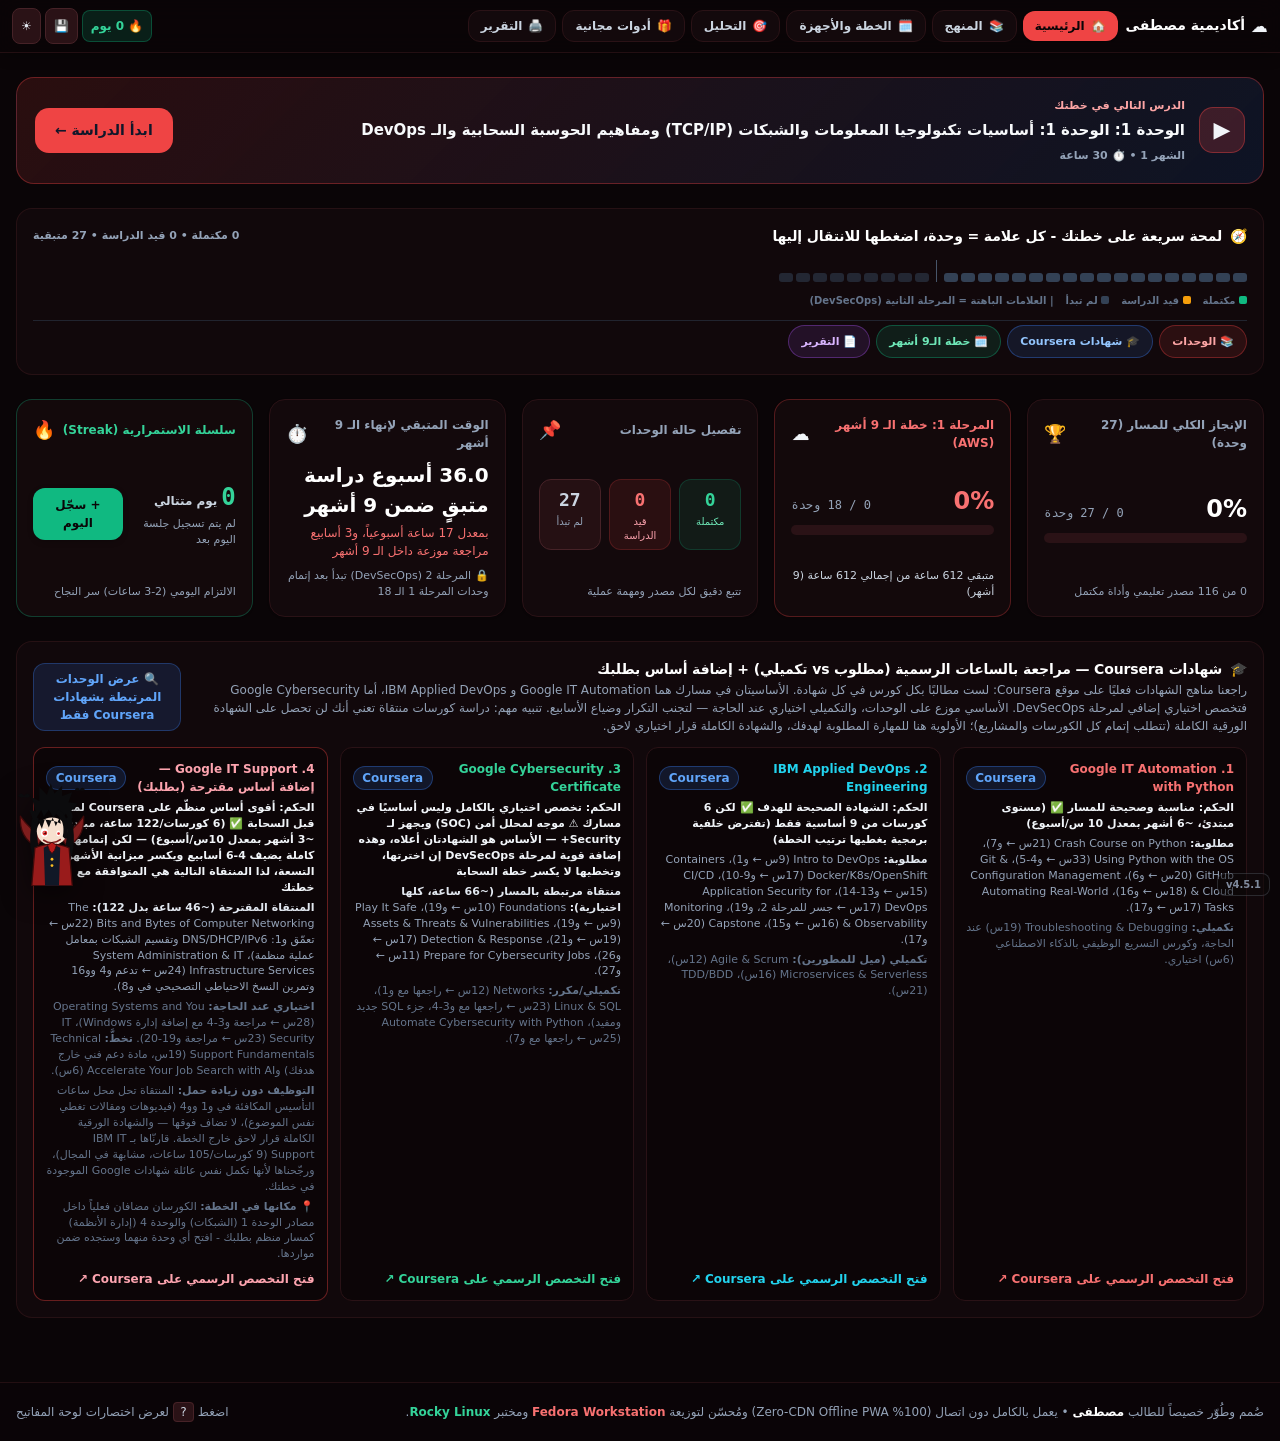
==== commit ed45c621: "Rename 1-1-index.html to index.html" ====
--- a/index.html
+++ b/index.html
@@ -4031,7 +4031,7 @@
           15: [{n: 'Killercoda: Monitoring Kubernetes with Prometheus', u: 'https://killercoda.com/chadmcrowell/scenario/prometheus', type: 'web', req: 'account', task: 'طبّق سيناريو مراقبة K8s بـ Prometheus'}, {n: 'Prometheus + Grafana محليًا', u: null, type: 'local', req: 'none', task: 'شغّلهما بـ docker-compose على فيدورا واربط مصدر البيانات'}],
           16: [{n: 'Killercoda: Ansible Handson', u: 'https://killercoda.com/ansible', type: 'web', req: 'account', task: 'اكتب وشغّل أول playbook'}, {n: 'Ansible من فيدورا إلى Rocky', u: null, type: 'local', req: 'none', task: 'playbook لإعداد خادم Rocky (طبولوجيا مختبرك الحالية)'}],
           17: [{n: 'مشروع محلي متكامل', u: null, type: 'local', req: 'none', task: 'ابنِ البنية كاملة محليًا: k3s + GitHub Actions + Trivy بدون أي خدمة مدفوعة'}],
-          18: [{n: 'Microsoft Learn - مسار Azure Fundamentals', u: 'https://learn.microsoft.com/en-us/training/paths/azure-fundamentals-describe-azure-architecture-services/', type: 'web', req: 'account', task: 'أكمل تمرين Create an Azure virtual machine داخل المسار (sandbox مجاني)', note: 'حساب Microsoft مجاني؛ صفحة التمرين تؤكد عدم الخصم من أي اشتراك'}],
+          18: [{n: 'خريطة خدمات متعددة السحابات', u: null, type: 'local', req: 'none', task: 'ابنِ جدول مقابلة بين خدمات AWS وAzure وGCP (حوسبة، تخزين، شبكات، قواعد بيانات) في ملف Markdown داخل مستودعك', note: 'تمرين بحثي محلي بدون حساب؛ مسار AZ-900 على Microsoft Learn يصلح قراءة مرجعية مجانية له'}],
           19: [{n: 'TryHackMe - الغرف المجانية', u: 'https://tryhackme.com/free-rooms', type: 'web', req: 'account', task: 'ابدأ غرفة Introduction to Cyber Security', note: 'بيئة تدريبية مخصصة ومصرّح بها'}, {n: 'فحص محلي مصرّح به', u: null, type: 'local', req: 'none', task: 'nmap -sV من فيدورا على خادم Rocky ووثّق المنافذ المفتوحة'}],
           20: [{n: 'picoCTF (CyLab Security Academy)', u: 'https://www.picoctf.org/', type: 'web', req: 'account', task: 'حل تحديات General Skills للمبتدئين', note: 'منصة جامعة Carnegie Mellon التدريبية المجانية'}, {n: 'تقوية Rocky (أساسيات CIS)', u: null, type: 'local', req: 'none', task: 'طبّق ssh hardening + firewalld على خادمك'}],
           21: [{n: 'تصميم سياسات IAM', u: null, type: 'local', req: 'none', task: 'اكتب 3 سياسات least-privilege بصيغة JSON وتحقق منها نحويًا محليًا'}],
@@ -4674,11 +4674,11 @@
       }
 
       function getProductionServiceWorkerCode() {
-        return "/**\n * Mostafa Cloud Academy - Production Service Worker for Cloudflare Pages\n * Strategy: Precache App Shell + Stale-While-Revalidate + Offline Navigation Fallback\n */\n'use strict';\n\nconst CACHE_VERSION = 'mostafa-cloud-pwa-v4.5.0';\nconst STATIC_CACHE = `${CACHE_VERSION}-static`;\n\nconst PRECACHE_ASSETS = [\n  './',\n  'index.html',\n  'manifest.webmanifest',\n  'sw.js',\n  './icons/icon-192.png',\n  './icons/icon-maskable-192.png',\n  './icons/icon-512.png',\n  './icons/icon-maskable-512.png'\n];\n\n// 1. Install Event: Precache core application shell (HTML with inline CSS/JS & Manifest)\nself.addEventListener('install', (event) => {\n  self.skipWaiting();\n  event.waitUntil(\n    caches.open(STATIC_CACHE).then(async (cache) => {\n      await Promise.allSettled(\n        PRECACHE_ASSETS.map((url) =>\n          cache.add(new Request(url, { cache: 'reload' }))\n        )\n      );\n    })\n  );\n});\n\n// 2. Activate Event: Purge outdated caches and take immediate control of open clients\nself.addEventListener('activate', (event) => {\n  event.waitUntil(\n    caches\n      .keys()\n      .then((keys) =>\n        Promise.all(\n          keys\n            .filter((key) => key !== STATIC_CACHE)\n            .map((key) => caches.delete(key))\n        )\n      )\n      .then(() => self.clients.claim())\n  );\n});\n\n// 3. Message Event: Support manual skipWaiting & cache refresh from client\nself.addEventListener('message', (event) => {\n  if (!event.data) return;\n  if (event.data.type === 'SKIP_WAITING') {\n    self.skipWaiting();\n  }\n});\n\n// 4. Fetch Event: Offline-First Stale-While-Revalidate for same-origin requests\nself.addEventListener('fetch', (event) => {\n  const { request } = event;\n  if (request.method !== 'GET') return;\n\n  const url = new URL(request.url);\n\n  // Only intercept same-origin requests on Cloudflare Pages\n  if (url.origin !== self.location.origin) return;\n\n  // Handle HTML navigation requests (e.g. '/', '/index.html', '/?view=...')\n  if (request.mode === 'navigate' || request.destination === 'document') {\n    event.respondWith(\n      (async () => {\n        const cache = await caches.open(STATIC_CACHE);\n        const cachedIndex =\n          (await cache.match('index.html')) ||\n          (await cache.match('./')) ||\n          (await cache.match(request));\n\n        const networkFetch = fetch(request)\n          .then((response) => {\n            if (response && response.ok) {\n              cache.put('index.html', response.clone());\n              cache.put('./', response.clone());\n            }\n            return response;\n          })\n          .catch(() => null);\n\n        // Return cached shell immediately for instant load, or await network on first visit\n        return cachedIndex || (await networkFetch) || new Response(\n          '<!DOCTYPE html><html lang=\"ar\" dir=\"rtl\"><head><meta charset=\"UTF-8\"><title>\u0648\u0636\u0639 \u0639\u062f\u0645 \u0627\u0644\u0627\u062a\u0635\u0627\u0644</title></head><body style=\"background:#0a0507;color:#f8fafc;font-family:sans-serif;text-align:center;padding:3rem;\"><h1>\u0623\u0646\u062a \u063a\u064a\u0631 \u0645\u062a\u0635\u0644 \u0628\u0627\u0644\u0625\u0646\u062a\u0631\u0646\u062a</h1><p>\u064a\u0631\u062c\u0649 \u0625\u0639\u0627\u062f\u0629 \u062a\u062d\u0645\u064a\u0644 \u0627\u0644\u0635\u0641\u062d\u0629 \u0639\u0646\u062f \u062a\u0648\u0641\u0631 \u0627\u0644\u0627\u062a\u0635\u0627\u0644 \u0644\u0623\u0648\u0644 \u0645\u0631\u0629.</p></body></html>',\n          { headers: { 'Content-Type': 'text/html; charset=utf-8' } }\n        );\n      })()\n    );\n    return;\n  }\n\n  // Handle static assets (/manifest.webmanifest, /sw.js, icons, etc.)\n  event.respondWith(\n    (async () => {\n      const cache = await caches.open(STATIC_CACHE);\n      const cachedResponse = await cache.match(request);\n\n      const networkPromise = fetch(request)\n        .then((networkResponse) => {\n          if (networkResponse && networkResponse.status === 200) {\n            cache.put(request, networkResponse.clone());\n          }\n          return networkResponse;\n        })\n        .catch(() => null);\n\n      return cachedResponse || (await networkPromise);\n    })()\n  );\n});\n";
+        return "/**\n * Mostafa Cloud Academy - Production Service Worker for Cloudflare Pages\n * Strategy: Precache App Shell + Stale-While-Revalidate + Offline Navigation Fallback\n */\n'use strict';\n\nconst CACHE_VERSION = 'mostafa-cloud-pwa-v4.5.1';\nconst STATIC_CACHE = `${CACHE_VERSION}-static`;\n\nconst PRECACHE_ASSETS = [\n  './',\n  'index.html',\n  'manifest.webmanifest',\n  'sw.js',\n  './icons/icon-192.png',\n  './icons/icon-maskable-192.png',\n  './icons/icon-512.png',\n  './icons/icon-maskable-512.png'\n];\n\n// 1. Install Event: Precache core application shell (HTML with inline CSS/JS & Manifest)\nself.addEventListener('install', (event) => {\n  self.skipWaiting();\n  event.waitUntil(\n    caches.open(STATIC_CACHE).then(async (cache) => {\n      await Promise.allSettled(\n        PRECACHE_ASSETS.map((url) =>\n          cache.add(new Request(url, { cache: 'reload' }))\n        )\n      );\n    })\n  );\n});\n\n// 2. Activate Event: Purge outdated caches and take immediate control of open clients\nself.addEventListener('activate', (event) => {\n  event.waitUntil(\n    caches\n      .keys()\n      .then((keys) =>\n        Promise.all(\n          keys\n            .filter((key) => key !== STATIC_CACHE)\n            .map((key) => caches.delete(key))\n        )\n      )\n      .then(() => self.clients.claim())\n  );\n});\n\n// 3. Message Event: Support manual skipWaiting & cache refresh from client\nself.addEventListener('message', (event) => {\n  if (!event.data) return;\n  if (event.data.type === 'SKIP_WAITING') {\n    self.skipWaiting();\n  }\n});\n\n// 4. Fetch Event: Offline-First Stale-While-Revalidate for same-origin requests\nself.addEventListener('fetch', (event) => {\n  const { request } = event;\n  if (request.method !== 'GET') return;\n\n  const url = new URL(request.url);\n\n  // Only intercept same-origin requests on Cloudflare Pages\n  if (url.origin !== self.location.origin) return;\n\n  // Handle HTML navigation requests (e.g. '/', '/index.html', '/?view=...')\n  if (request.mode === 'navigate' || request.destination === 'document') {\n    event.respondWith(\n      (async () => {\n        const cache = await caches.open(STATIC_CACHE);\n        const cachedIndex =\n          (await cache.match('index.html')) ||\n          (await cache.match('./')) ||\n          (await cache.match(request));\n\n        const networkFetch = fetch(request)\n          .then((response) => {\n            if (response && response.ok) {\n              cache.put('index.html', response.clone());\n              cache.put('./', response.clone());\n            }\n            return response;\n          })\n          .catch(() => null);\n\n        // Return cached shell immediately for instant load, or await network on first visit\n        return cachedIndex || (await networkFetch) || new Response(\n          '<!DOCTYPE html><html lang=\"ar\" dir=\"rtl\"><head><meta charset=\"UTF-8\"><title>\u0648\u0636\u0639 \u0639\u062f\u0645 \u0627\u0644\u0627\u062a\u0635\u0627\u0644</title></head><body style=\"background:#0a0507;color:#f8fafc;font-family:sans-serif;text-align:center;padding:3rem;\"><h1>\u0623\u0646\u062a \u063a\u064a\u0631 \u0645\u062a\u0635\u0644 \u0628\u0627\u0644\u0625\u0646\u062a\u0631\u0646\u062a</h1><p>\u064a\u0631\u062c\u0649 \u0625\u0639\u0627\u062f\u0629 \u062a\u062d\u0645\u064a\u0644 \u0627\u0644\u0635\u0641\u062d\u0629 \u0639\u0646\u062f \u062a\u0648\u0641\u0631 \u0627\u0644\u0627\u062a\u0635\u0627\u0644 \u0644\u0623\u0648\u0644 \u0645\u0631\u0629.</p></body></html>',\n          { headers: { 'Content-Type': 'text/html; charset=utf-8' } }\n        );\n      })()\n    );\n    return;\n  }\n\n  // Handle static assets (/manifest.webmanifest, /sw.js, icons, etc.)\n  event.respondWith(\n    (async () => {\n      const cache = await caches.open(STATIC_CACHE);\n      const cachedResponse = await cache.match(request);\n\n      const networkPromise = fetch(request)\n        .then((networkResponse) => {\n          if (networkResponse && networkResponse.status === 200) {\n            cache.put(request, networkResponse.clone());\n          }\n          return networkResponse;\n        })\n        .catch(() => null);\n\n      return cachedResponse || (await networkPromise);\n    })()\n  );\n});\n";
       }
 
       let deferredInstallPrompt = null;
-      const APP_VERSION = '4.5.0';
+      const APP_VERSION = '4.5.1';
       let swRegistrationRef = null;
       let swReloadPending = false;
 
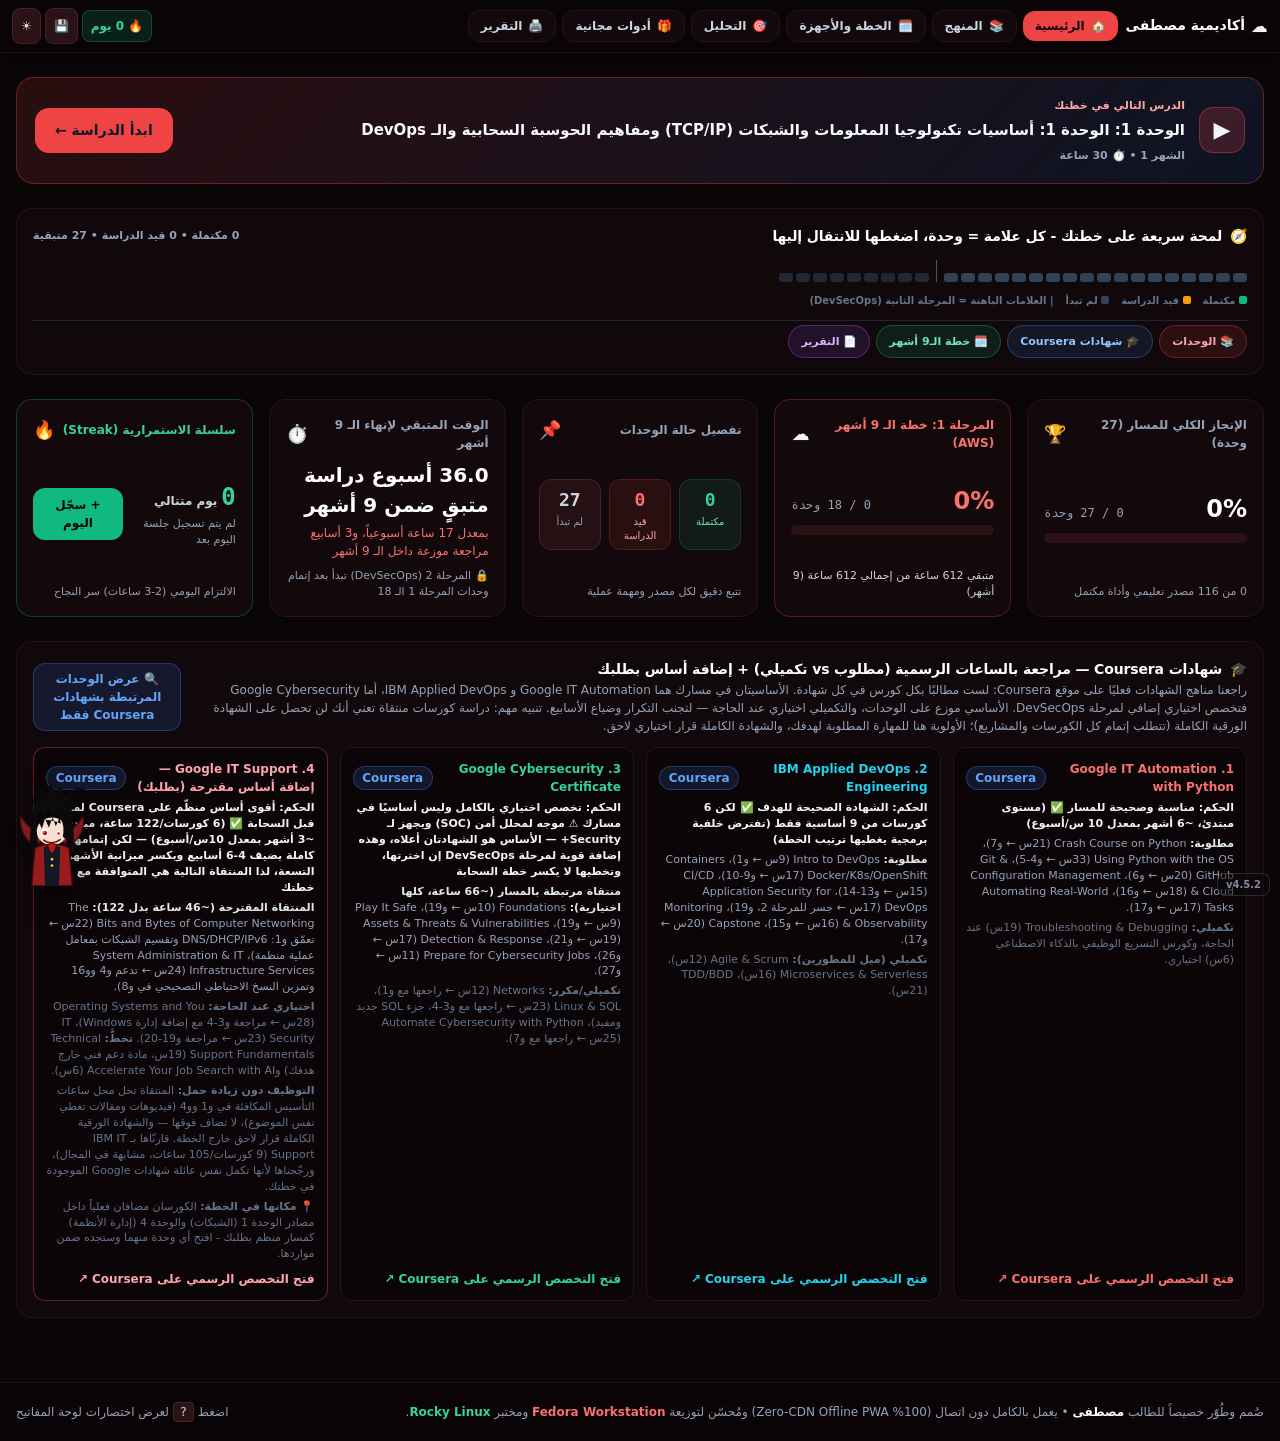
==== commit ae8c6f87: "Rename 1-1-2-index.html to index.html" ====
--- a/index.html
+++ b/index.html
@@ -4674,13 +4674,14 @@
       }
 
       function getProductionServiceWorkerCode() {
-        return "/**\n * Mostafa Cloud Academy - Production Service Worker for Cloudflare Pages\n * Strategy: Precache App Shell + Stale-While-Revalidate + Offline Navigation Fallback\n */\n'use strict';\n\nconst CACHE_VERSION = 'mostafa-cloud-pwa-v4.5.1';\nconst STATIC_CACHE = `${CACHE_VERSION}-static`;\n\nconst PRECACHE_ASSETS = [\n  './',\n  'index.html',\n  'manifest.webmanifest',\n  'sw.js',\n  './icons/icon-192.png',\n  './icons/icon-maskable-192.png',\n  './icons/icon-512.png',\n  './icons/icon-maskable-512.png'\n];\n\n// 1. Install Event: Precache core application shell (HTML with inline CSS/JS & Manifest)\nself.addEventListener('install', (event) => {\n  self.skipWaiting();\n  event.waitUntil(\n    caches.open(STATIC_CACHE).then(async (cache) => {\n      await Promise.allSettled(\n        PRECACHE_ASSETS.map((url) =>\n          cache.add(new Request(url, { cache: 'reload' }))\n        )\n      );\n    })\n  );\n});\n\n// 2. Activate Event: Purge outdated caches and take immediate control of open clients\nself.addEventListener('activate', (event) => {\n  event.waitUntil(\n    caches\n      .keys()\n      .then((keys) =>\n        Promise.all(\n          keys\n            .filter((key) => key !== STATIC_CACHE)\n            .map((key) => caches.delete(key))\n        )\n      )\n      .then(() => self.clients.claim())\n  );\n});\n\n// 3. Message Event: Support manual skipWaiting & cache refresh from client\nself.addEventListener('message', (event) => {\n  if (!event.data) return;\n  if (event.data.type === 'SKIP_WAITING') {\n    self.skipWaiting();\n  }\n});\n\n// 4. Fetch Event: Offline-First Stale-While-Revalidate for same-origin requests\nself.addEventListener('fetch', (event) => {\n  const { request } = event;\n  if (request.method !== 'GET') return;\n\n  const url = new URL(request.url);\n\n  // Only intercept same-origin requests on Cloudflare Pages\n  if (url.origin !== self.location.origin) return;\n\n  // Handle HTML navigation requests (e.g. '/', '/index.html', '/?view=...')\n  if (request.mode === 'navigate' || request.destination === 'document') {\n    event.respondWith(\n      (async () => {\n        const cache = await caches.open(STATIC_CACHE);\n        const cachedIndex =\n          (await cache.match('index.html')) ||\n          (await cache.match('./')) ||\n          (await cache.match(request));\n\n        const networkFetch = fetch(request)\n          .then((response) => {\n            if (response && response.ok) {\n              cache.put('index.html', response.clone());\n              cache.put('./', response.clone());\n            }\n            return response;\n          })\n          .catch(() => null);\n\n        // Return cached shell immediately for instant load, or await network on first visit\n        return cachedIndex || (await networkFetch) || new Response(\n          '<!DOCTYPE html><html lang=\"ar\" dir=\"rtl\"><head><meta charset=\"UTF-8\"><title>\u0648\u0636\u0639 \u0639\u062f\u0645 \u0627\u0644\u0627\u062a\u0635\u0627\u0644</title></head><body style=\"background:#0a0507;color:#f8fafc;font-family:sans-serif;text-align:center;padding:3rem;\"><h1>\u0623\u0646\u062a \u063a\u064a\u0631 \u0645\u062a\u0635\u0644 \u0628\u0627\u0644\u0625\u0646\u062a\u0631\u0646\u062a</h1><p>\u064a\u0631\u062c\u0649 \u0625\u0639\u0627\u062f\u0629 \u062a\u062d\u0645\u064a\u0644 \u0627\u0644\u0635\u0641\u062d\u0629 \u0639\u0646\u062f \u062a\u0648\u0641\u0631 \u0627\u0644\u0627\u062a\u0635\u0627\u0644 \u0644\u0623\u0648\u0644 \u0645\u0631\u0629.</p></body></html>',\n          { headers: { 'Content-Type': 'text/html; charset=utf-8' } }\n        );\n      })()\n    );\n    return;\n  }\n\n  // Handle static assets (/manifest.webmanifest, /sw.js, icons, etc.)\n  event.respondWith(\n    (async () => {\n      const cache = await caches.open(STATIC_CACHE);\n      const cachedResponse = await cache.match(request);\n\n      const networkPromise = fetch(request)\n        .then((networkResponse) => {\n          if (networkResponse && networkResponse.status === 200) {\n            cache.put(request, networkResponse.clone());\n          }\n          return networkResponse;\n        })\n        .catch(() => null);\n\n      return cachedResponse || (await networkPromise);\n    })()\n  );\n});\n";
+        return "/**\n * Mostafa Cloud Academy - Production Service Worker for Cloudflare Pages\n * Strategy: Precache App Shell + Stale-While-Revalidate + Offline Navigation Fallback\n */\n'use strict';\n\nconst CACHE_VERSION = 'mostafa-cloud-pwa-v4.5.2';\nconst STATIC_CACHE = `${CACHE_VERSION}-static`;\n\nconst PRECACHE_ASSETS = [\n  './',\n  'index.html',\n  'manifest.webmanifest',\n  'sw.js',\n  './icons/icon-192.png',\n  './icons/icon-maskable-192.png',\n  './icons/icon-512.png',\n  './icons/icon-maskable-512.png'\n];\n\n// 1. Install Event: Precache core application shell (HTML with inline CSS/JS & Manifest)\nself.addEventListener('install', (event) => {\n  self.skipWaiting();\n  event.waitUntil(\n    caches.open(STATIC_CACHE).then(async (cache) => {\n      await Promise.allSettled(\n        PRECACHE_ASSETS.map((url) =>\n          cache.add(new Request(url, { cache: 'reload' }))\n        )\n      );\n    })\n  );\n});\n\n// 2. Activate Event: Purge outdated caches and take immediate control of open clients\nself.addEventListener('activate', (event) => {\n  event.waitUntil(\n    caches\n      .keys()\n      .then((keys) =>\n        Promise.all(\n          keys\n            .filter((key) => key !== STATIC_CACHE)\n            .map((key) => caches.delete(key))\n        )\n      )\n      .then(() => self.clients.claim())\n  );\n});\n\n// 3. Message Event: Support manual skipWaiting & cache refresh from client\nself.addEventListener('message', (event) => {\n  if (!event.data) return;\n  if (event.data.type === 'SKIP_WAITING') {\n    self.skipWaiting();\n  }\n});\n\n// 4. Fetch Event: Offline-First Stale-While-Revalidate for same-origin requests\nself.addEventListener('fetch', (event) => {\n  const { request } = event;\n  if (request.method !== 'GET') return;\n\n  const url = new URL(request.url);\n\n  // Only intercept same-origin requests on Cloudflare Pages\n  if (url.origin !== self.location.origin) return;\n\n  // Handle HTML navigation requests (e.g. '/', '/index.html', '/?view=...')\n  if (request.mode === 'navigate' || request.destination === 'document') {\n    event.respondWith(\n      (async () => {\n        const cache = await caches.open(STATIC_CACHE);\n        const cachedIndex =\n          (await cache.match('index.html')) ||\n          (await cache.match('./')) ||\n          (await cache.match(request));\n\n        const networkFetch = fetch(request)\n          .then((response) => {\n            if (response && response.ok) {\n              cache.put('index.html', response.clone());\n              cache.put('./', response.clone());\n            }\n            return response;\n          })\n          .catch(() => null);\n\n        // Return cached shell immediately for instant load, or await network on first visit\n        return cachedIndex || (await networkFetch) || new Response(\n          '<!DOCTYPE html><html lang=\"ar\" dir=\"rtl\"><head><meta charset=\"UTF-8\"><title>\u0648\u0636\u0639 \u0639\u062f\u0645 \u0627\u0644\u0627\u062a\u0635\u0627\u0644</title></head><body style=\"background:#0a0507;color:#f8fafc;font-family:sans-serif;text-align:center;padding:3rem;\"><h1>\u0623\u0646\u062a \u063a\u064a\u0631 \u0645\u062a\u0635\u0644 \u0628\u0627\u0644\u0625\u0646\u062a\u0631\u0646\u062a</h1><p>\u064a\u0631\u062c\u0649 \u0625\u0639\u0627\u062f\u0629 \u062a\u062d\u0645\u064a\u0644 \u0627\u0644\u0635\u0641\u062d\u0629 \u0639\u0646\u062f \u062a\u0648\u0641\u0631 \u0627\u0644\u0627\u062a\u0635\u0627\u0644 \u0644\u0623\u0648\u0644 \u0645\u0631\u0629.</p></body></html>',\n          { headers: { 'Content-Type': 'text/html; charset=utf-8' } }\n        );\n      })()\n    );\n    return;\n  }\n\n  // Handle static assets (/manifest.webmanifest, /sw.js, icons, etc.)\n  event.respondWith(\n    (async () => {\n      const cache = await caches.open(STATIC_CACHE);\n      const cachedResponse = await cache.match(request);\n\n      const networkPromise = fetch(request)\n        .then((networkResponse) => {\n          if (networkResponse && networkResponse.status === 200) {\n            cache.put(request, networkResponse.clone());\n          }\n          return networkResponse;\n        })\n        .catch(() => null);\n\n      return cachedResponse || (await networkPromise);\n    })()\n  );\n});\n";
       }
 
       let deferredInstallPrompt = null;
-      const APP_VERSION = '4.5.1';
+      const APP_VERSION = '4.5.2';
       let swRegistrationRef = null;
       let swReloadPending = false;
+      let swAutoReloaded = false;
 
       // Persistent, non-destructive update notice: reload happens only when the user taps the button.
       function showUpdateBanner(registration) {
@@ -4717,8 +4718,12 @@
           if (!swRegistrationRef) { showToast('الإصدار الحالي: v' + APP_VERSION, 'info'); return; }
           badge.textContent = '…';
           swRegistrationRef.update().then(function () {
-            badge.textContent = 'v' + APP_VERSION;
-            showToast('تم التحقق من التحديثات. إن وُجد إصدار جديد فسيظهر إشعار التحديث أسفل الشاشة.', 'info');
+            setTimeout(function () {
+              badge.textContent = 'v' + APP_VERSION;
+              if (!document.getElementById('sw-update-banner')) {
+                showToast('أنت على أحدث إصدار: v' + APP_VERSION, 'info');
+              }
+            }, 2000);
           }).catch(function () {
             badge.textContent = 'v' + APP_VERSION;
             showToast('تعذّر التحقق من التحديثات الآن - تحقق من الاتصال بالإنترنت.', 'warning');
@@ -4731,14 +4736,26 @@
         try {
           // 1) Clean Production Service Worker Registration from Root (/sw.js) for Cloudflare Pages
           if ('serviceWorker' in navigator && (location.protocol === 'https:' || location.hostname === 'localhost' || location.hostname === '127.0.0.1')) {
-            // Update flow follows the standard PWA update-notice pattern; reviewed MIT-licensed
-            // reference apps on 2026-11-01 (Luck1y1337/kyoto-mission, dbsectrainer/Mandarin-Pathways).
-            // No code copied from them; implementation is original to this app.
+            // v4.5.2 hardened update path:
+            // - updateViaCache:'none' bypasses GitHub Pages' 600s HTTP cache during sw.js update checks
+            // - automatic update checks on load and whenever the app returns to the foreground
+            // - a newly activated worker reloads the page automatically; progress, unit status and
+            //   notes all live in localStorage under a stable key and notes autosave instantly
+            const hadControllerAtLoad = !!navigator.serviceWorker.controller;
             navigator.serviceWorker.addEventListener('controllerchange', function () {
-              if (swReloadPending) location.reload();
+              if (swAutoReloaded) return;
+              if (swReloadPending || hadControllerAtLoad) {
+                swAutoReloaded = true;
+                location.reload();
+              }
             });
-            navigator.serviceWorker.register('./sw.js').then(function (registration) {
+            navigator.serviceWorker.register('./sw.js', { updateViaCache: 'none' }).then(function (registration) {
               swRegistrationRef = registration;
+              registration.update().catch(function () {});
+              document.addEventListener('visibilitychange', function () {
+                if (document.visibilityState === 'visible') registration.update().catch(function () {});
+              });
+              if (registration.waiting && navigator.serviceWorker.controller) showUpdateBanner(registration);
               registration.addEventListener('updatefound', function () {
                 const newWorker = registration.installing;
                 if (!newWorker) return;
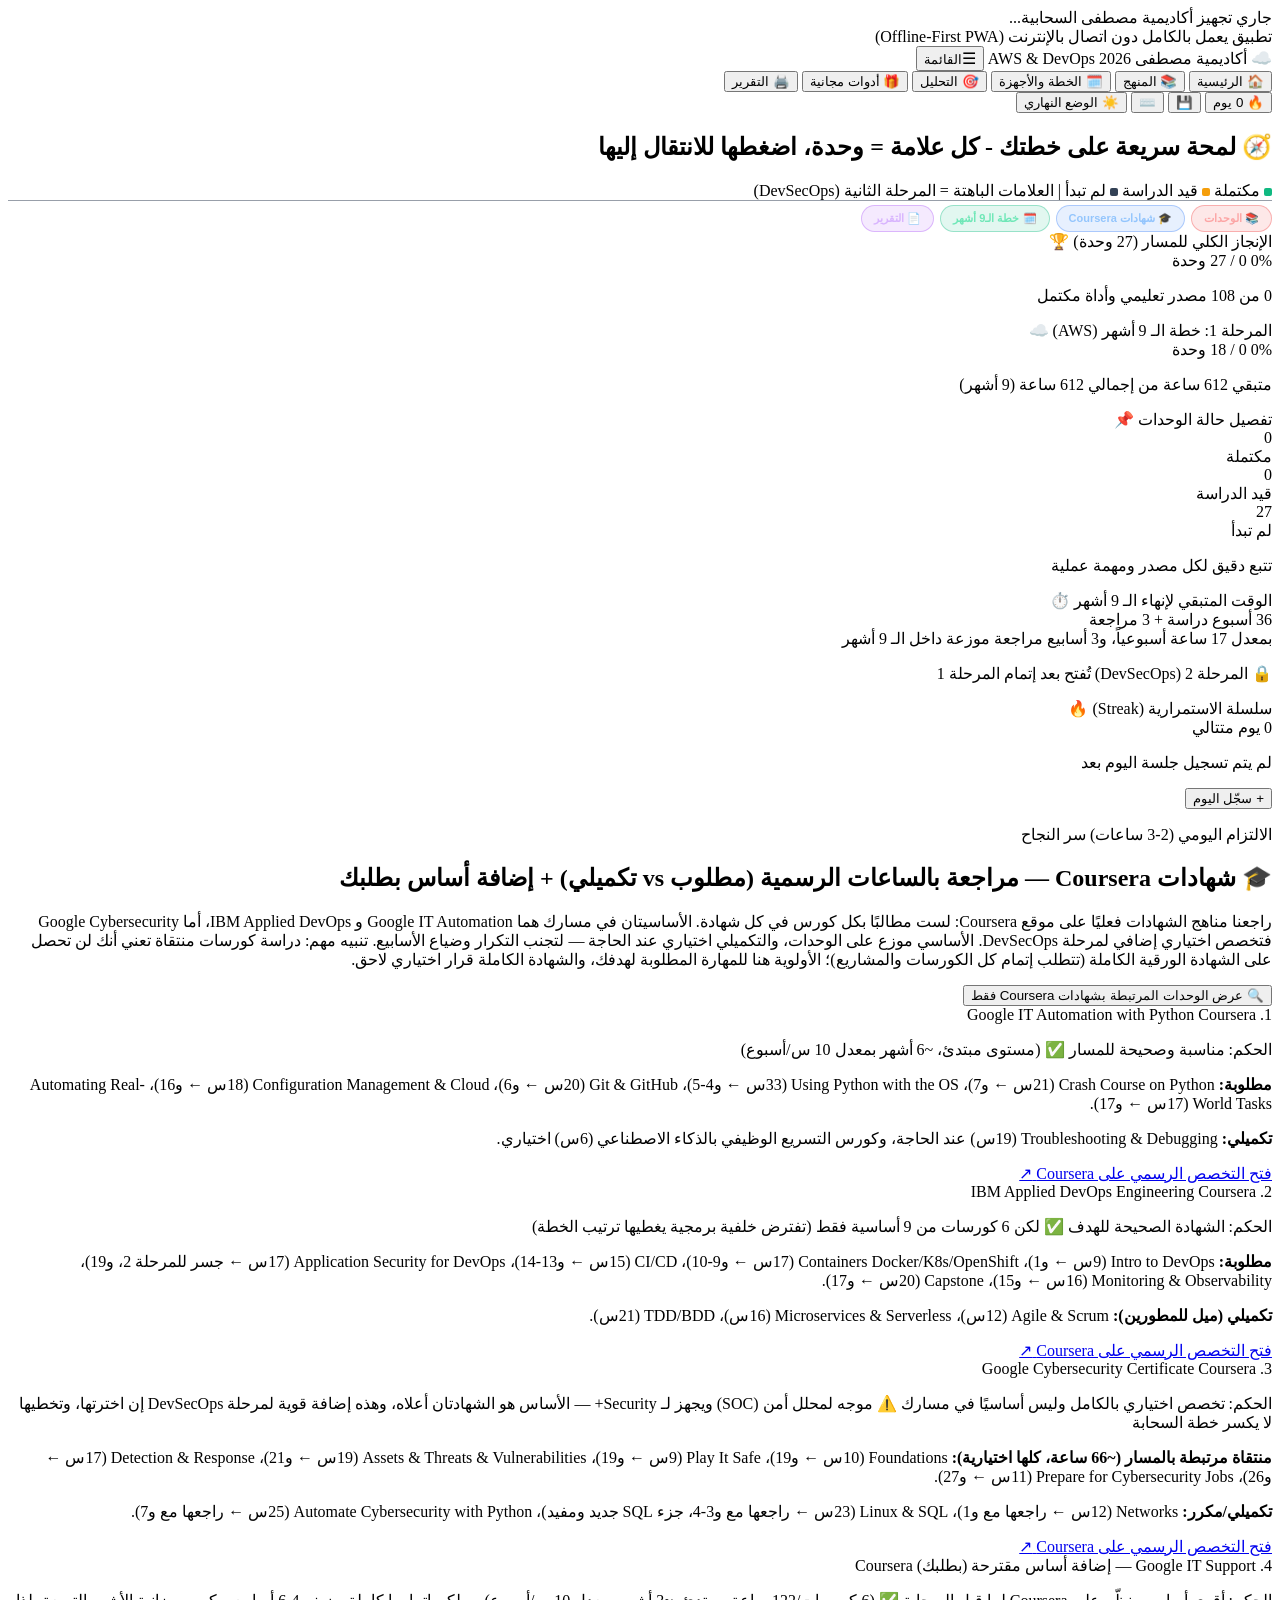
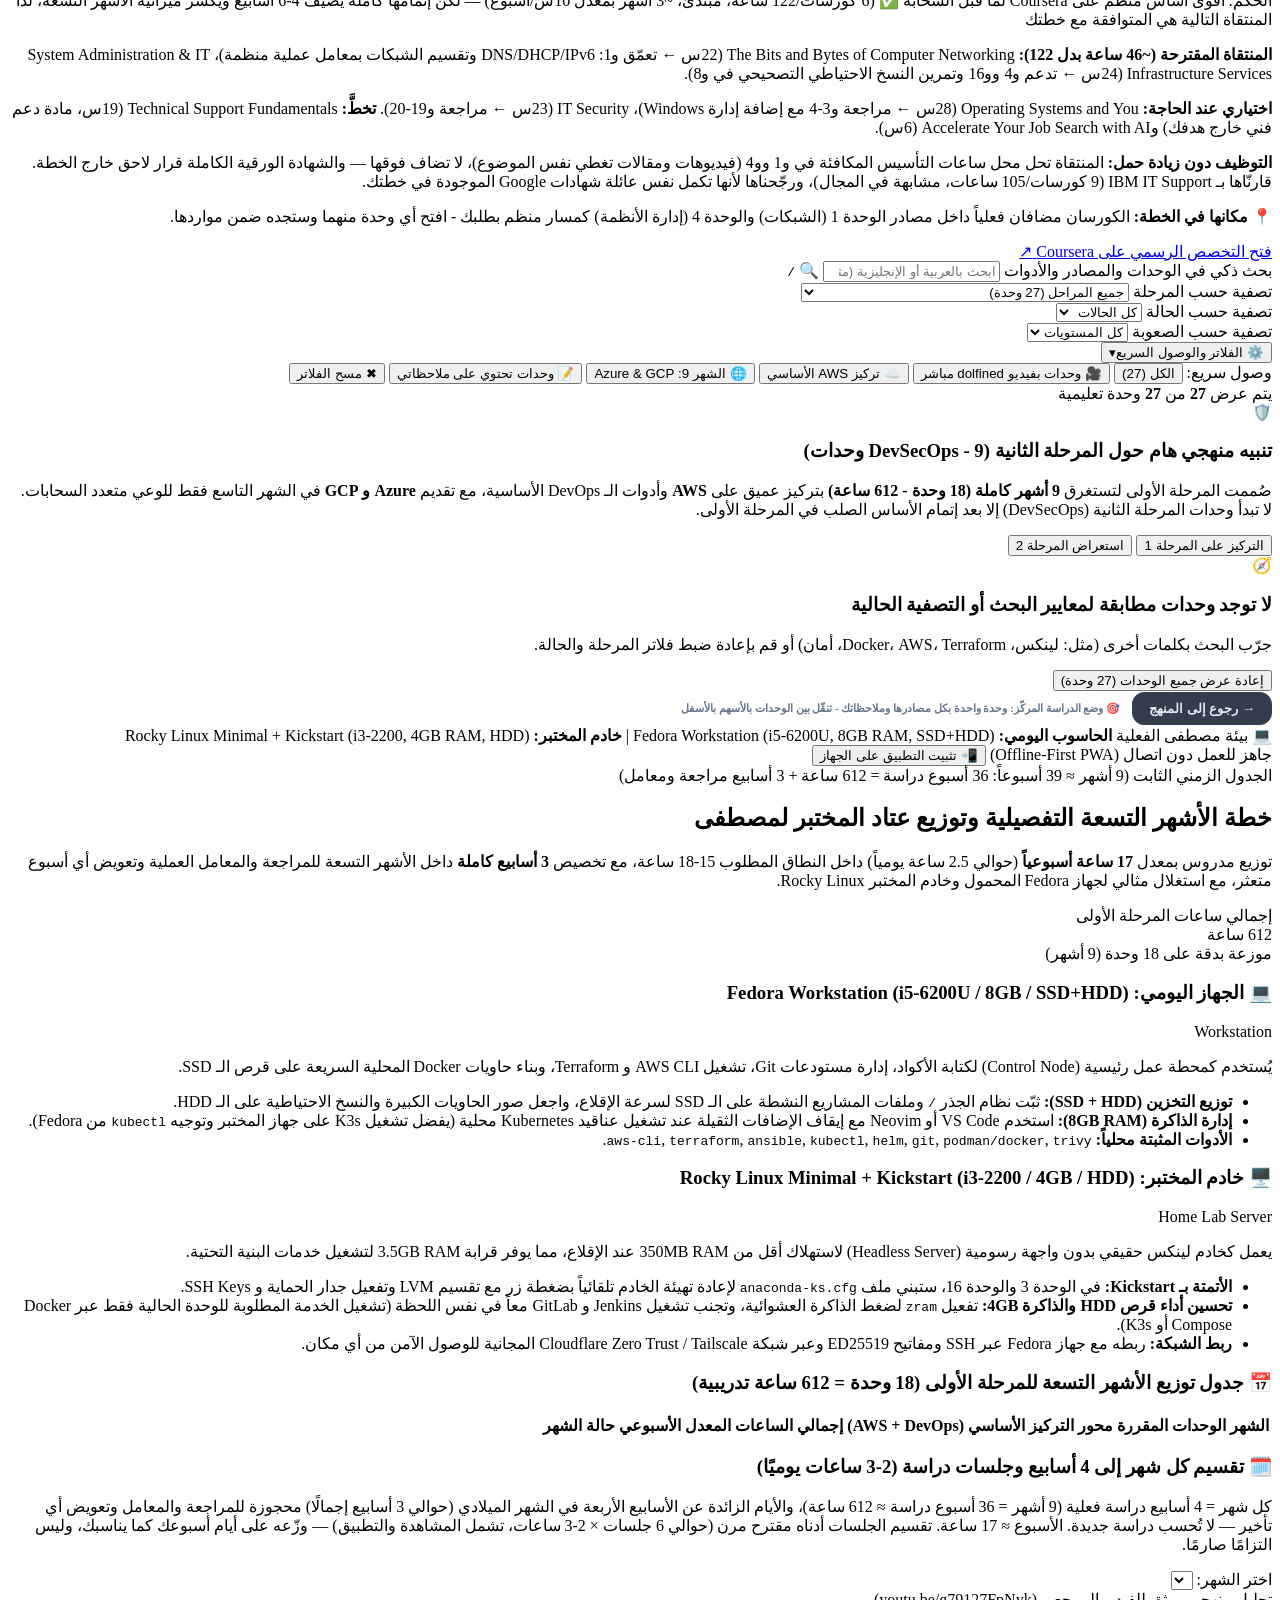
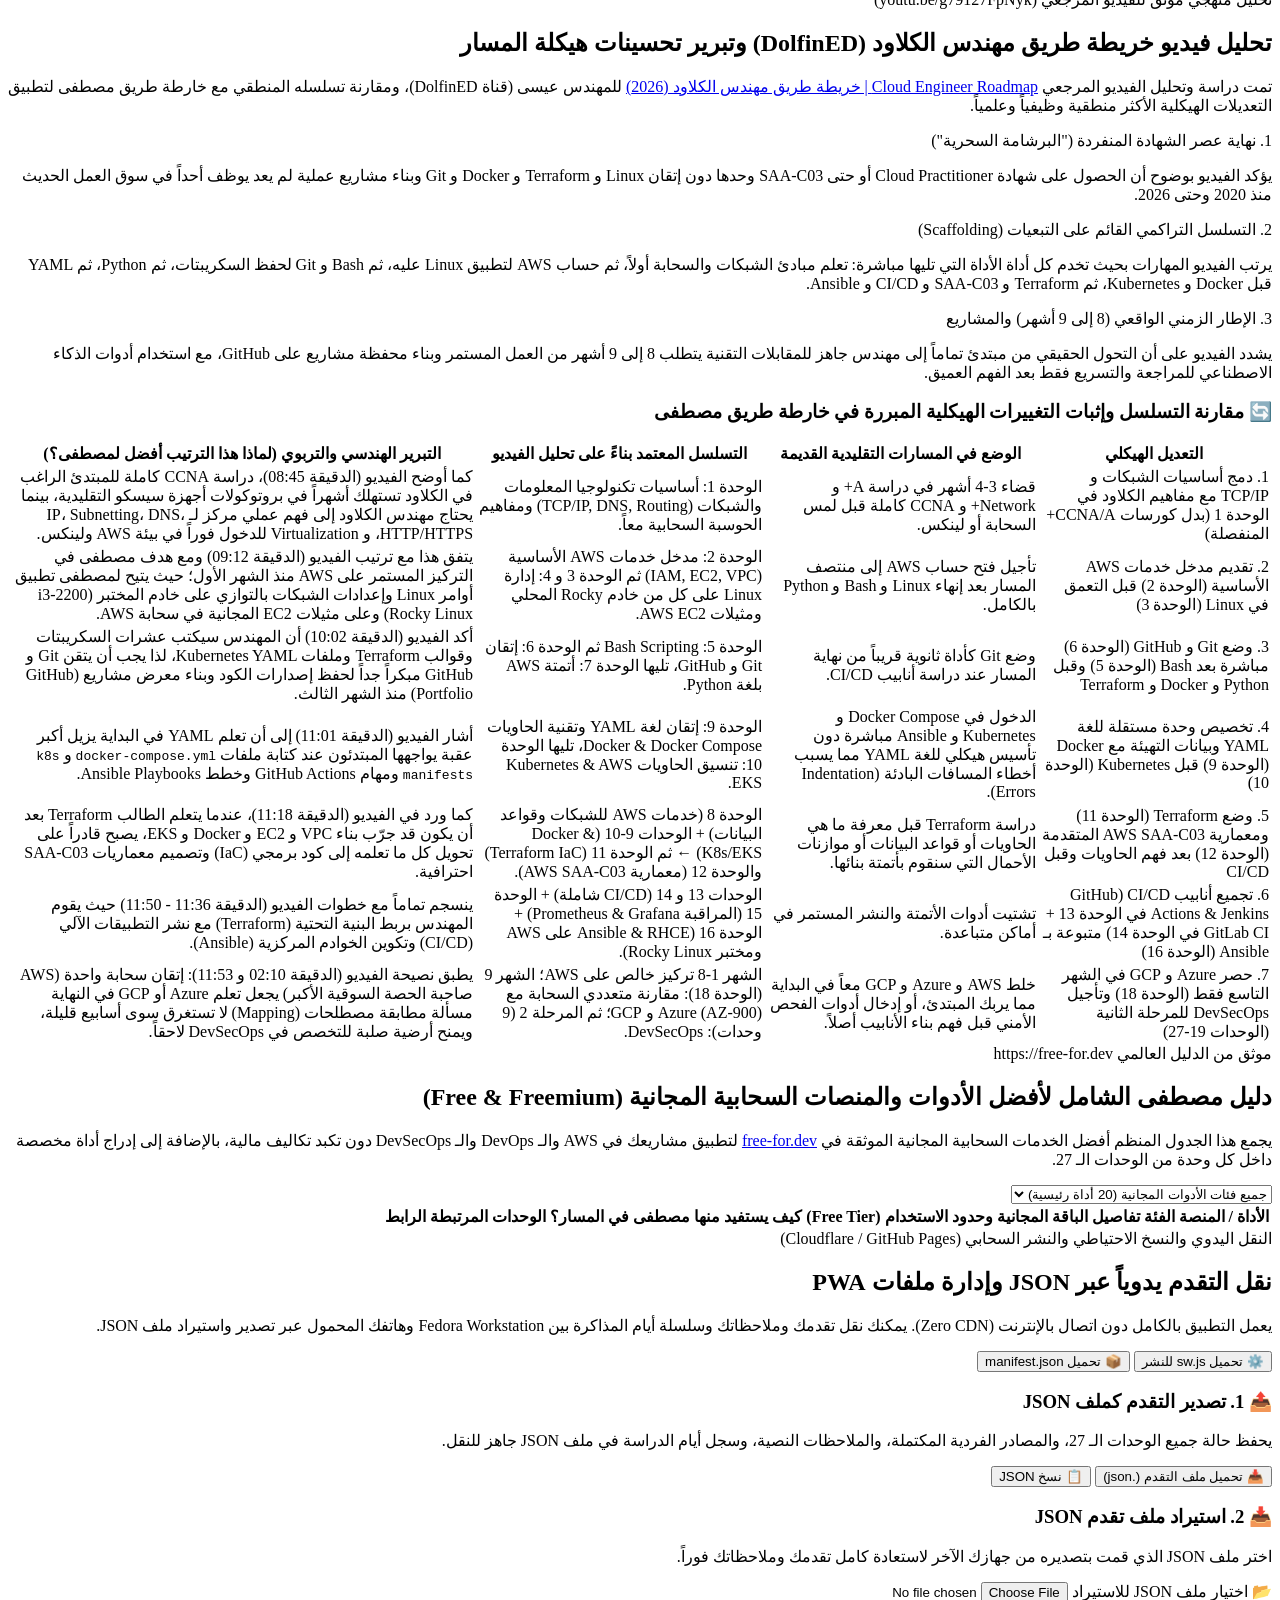
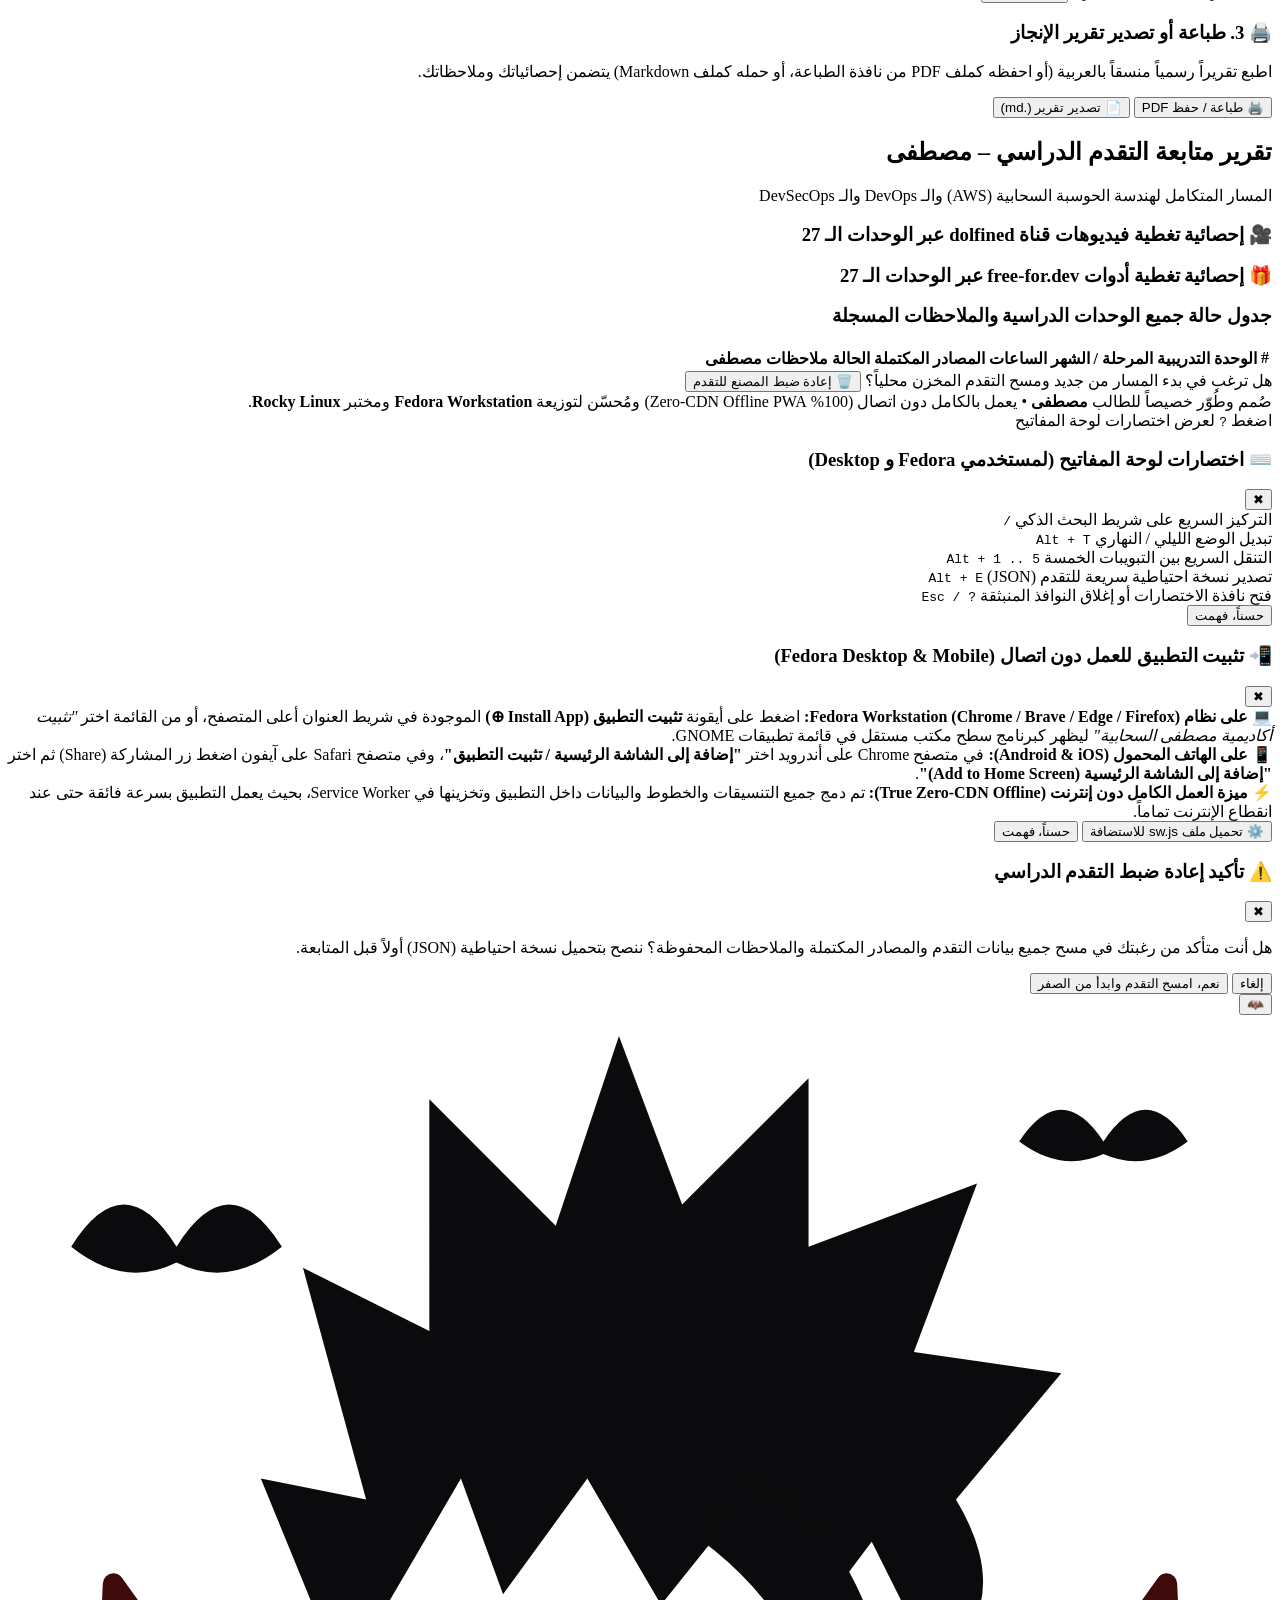
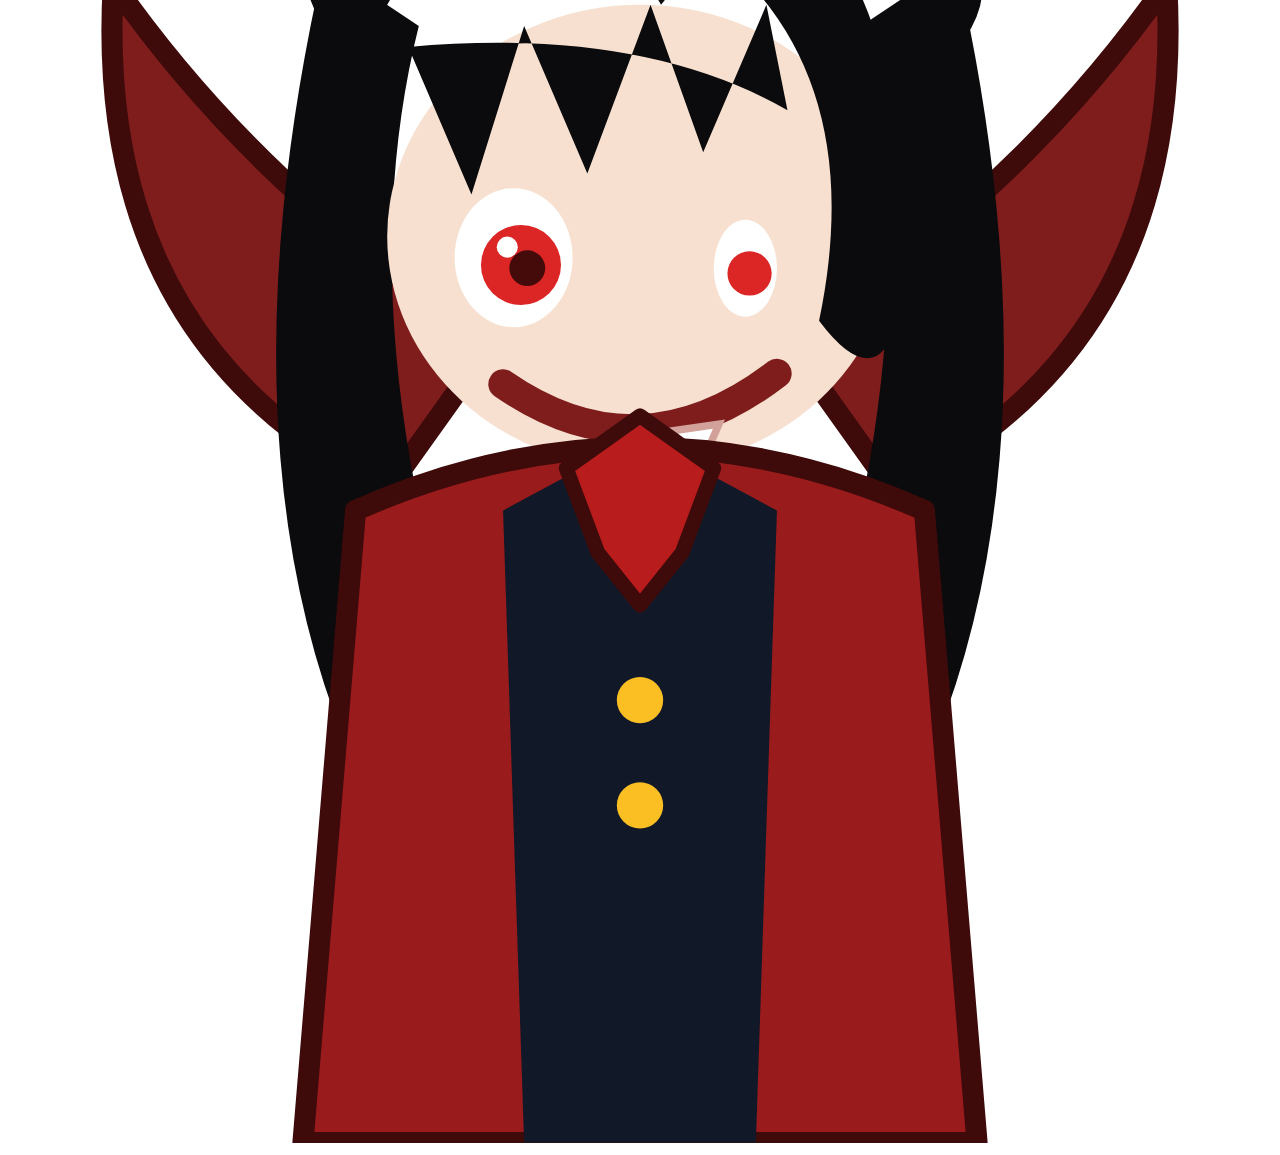
==== commit 875c54a4: "Rename 3-1-index.html to index.html" ====
--- a/index.html
+++ b/index.html
@@ -4,746 +4,16 @@
   <meta charset="UTF-8" />
   <meta name="viewport" content="width=device-width, initial-scale=1.0, maximum-scale=5.0" />
   <title>مسار مصطفى السحابي | البوابة التعليمية لهندسة السحابة والـ DevOps والـ DevSecOps</title>
-  <meta name="description" content="تطبيق تعليمي تقدمي (PWA) يعمل دون اتصال بالإنترنت بنسبة 100% بدون أي تبعيات خارجية، مصمم خصيصاً لمصطفى للانتقال من الصفر إلى مهندس سحابة وبنية تحتية (AWS & DevOps & DevSecOps) خلال 9 أشهر." />
+  <meta name="description" content="تطبيق تعليمي تقدمي (PWA) يعمل دون اتصال بالإنترنت، مصمم خصيصاً لمصطفى للانتقال من الصفر إلى مهندس سحابة وبنية تحتية (AWS & DevOps & DevSecOps) خلال 9 أشهر. إصدار 5: إعادة هيكلة كاملة بمعمارية متعددة الملفات." />
   <meta name="theme-color" content="#140a0d" id="meta-theme-color" />
   <meta name="apple-mobile-web-app-capable" content="yes" />
   <meta name="apple-mobile-web-app-status-bar-style" content="black-translucent" />
   <meta name="apple-mobile-web-app-title" content="مسار مصطفى" />
-
-  <!-- Web App Manifest for Cloudflare Pages Root Deployment -->
   <link rel="manifest" href="./manifest.webmanifest" />
   <link rel="apple-touch-icon" href="./icons/icon-192.png" />
-
-  <!-- Self-Contained SVG Favicon & Apple Touch Icon (Zero Network Requests) -->
   <link rel="icon" type="image/svg+xml" href="data:image/svg+xml;utf8,<svg xmlns='http://www.w3.org/2000/svg' viewBox='0 0 100 100'><rect width='100' height='100' rx='22' fill='%230f172a'/><text x='50%' y='58%' dominant-baseline='middle' text-anchor='middle' font-size='62'>☁️</text></svg>" />
-
-  <style>
-    /* ==========================================================================
-       1. SELF-CONTAINED ARABIC RTL TYPOGRAPHY & MODERN CSS RESET (ZERO CDN)
-       ========================================================================== */
-    *, *::before, *::after {
-      box-sizing: border-box;
-      border-width: 0;
-      border-style: solid;
-      border-color: #2a1216;
-    }
-    html {
-      line-height: 1.65;
-      -webkit-text-size-adjust: 100%;
-      tab-size: 4;
-      font-family: 'Noto Sans Arabic', 'IBM Plex Sans Arabic', 'Readex Pro', 'Cairo', 'Segoe UI', Tahoma, system-ui, -apple-system, sans-serif;
-      color-scheme: dark;
-      scroll-behavior: smooth;
-    }
-    html.light {
-      color-scheme: light;
-    }
-    body {
-      margin: 0;
-      font-family: inherit;
-      line-height: 1.75;
-      -webkit-font-smoothing: antialiased;
-      overflow-x: hidden;
-    }
-    h1, h2, h3, h4, .font-heading {
-      margin: 0;
-      font-family: 'Noto Kufi Arabic', 'Readex Pro', 'Cairo', 'Noto Sans Arabic', system-ui, sans-serif;
-      letter-spacing: -0.01em;
-      line-height: 1.4;
-    }
-    p, ul, ol, pre, table, blockquote {
-      margin: 0;
-    }
-    a {
-      color: inherit;
-      text-decoration: inherit;
-    }
-    button, input, select, textarea {
-      font-family: inherit;
-      font-size: 100%;
-      line-height: inherit;
-      color: inherit;
-      margin: 0;
-      padding: 0;
-      background-color: transparent;
-    }
-    button, select {
-      text-transform: none;
-      cursor: pointer;
-    }
-    table {
-      text-indent: 0;
-      border-color: inherit;
-      border-collapse: collapse;
-    }
-    code, kbd, samp, pre, .font-mono {
-      font-family: 'JetBrains Mono', 'DejaVu Sans Mono', 'Fira Code', ui-monospace, SFMono-Regular, Menlo, Monaco, Consolas, monospace;
-    }
-    ::selection {
-      background-color: #ef4444;
-      color: #0a0507;
-    }
-
-    /* Custom Scrollbar */
-    ::-webkit-scrollbar { width: 8px; height: 8px; }
-    ::-webkit-scrollbar-track { background: rgba(20, 10, 13, 0.4); }
-    ::-webkit-scrollbar-thumb { background: rgba(100, 116, 139, 0.5); border-radius: 9999px; }
-    ::-webkit-scrollbar-thumb:hover { background: rgba(239, 68, 68, 0.75); }
-
-    /* ==========================================================================
-       2. LAYOUT, FLEXBOX, GRID & SPACING UTILITIES (100% SELF-CONTAINED)
-       ========================================================================== */
-    .sr-only {
-      position: absolute; width: 1px; height: 1px; padding: 0; margin: -1px;
-      overflow: hidden; clip: rect(0, 0, 0, 0); white-space: nowrap; border-width: 0;
-    }
-    .hidden { display: none !important; }
-    .block { display: block; }
-    .inline-flex { display: inline-flex; }
-    .flex { display: flex; }
-    .grid { display: grid; }
-    .flex-1 { flex: 1 1 0%; }
-    .shrink-0 { flex-shrink: 0; }
-    .flex-col { flex-direction: column; }
-    .flex-wrap { flex-wrap: wrap; }
-    .items-start { align-items: flex-start; }
-    .items-center { align-items: center; }
-    .items-baseline { align-items: baseline; }
-    .justify-center { justify-content: center; }
-    .justify-between { justify-content: space-between; }
-    .justify-end { justify-content: flex-end; }
-    .self-start { align-self: flex-start; }
-
-    .grid-cols-1 { grid-template-columns: repeat(1, minmax(0, 1fr)); }
-    .grid-cols-2 { grid-template-columns: repeat(2, minmax(0, 1fr)); }
-    .grid-cols-3 { grid-template-columns: repeat(3, minmax(0, 1fr)); }
-
-    .gap-1 { gap: 0.25rem; }
-    .gap-1\.5 { gap: 0.375rem; }
-    .gap-2 { gap: 0.5rem; }
-    .gap-2\.5 { gap: 0.625rem; }
-    .gap-3 { gap: 0.75rem; }
-    .gap-4 { gap: 1rem; }
-    .gap-5 { gap: 1.25rem; }
-
-    /* Vertical Space Between Children */
-    .space-y-1 > :not([hidden]) ~ :not([hidden]) { margin-top: 0.25rem; }
-    .space-y-1\.5 > :not([hidden]) ~ :not([hidden]) { margin-top: 0.375rem; }
-    .space-y-2 > :not([hidden]) ~ :not([hidden]) { margin-top: 0.5rem; }
-    .space-y-2\.5 > :not([hidden]) ~ :not([hidden]) { margin-top: 0.625rem; }
-    .space-y-3 > :not([hidden]) ~ :not([hidden]) { margin-top: 0.75rem; }
-    .space-y-4 > :not([hidden]) ~ :not([hidden]) { margin-top: 1rem; }
-    .space-y-5 > :not([hidden]) ~ :not([hidden]) { margin-top: 1.25rem; }
-    .space-y-6 > :not([hidden]) ~ :not([hidden]) { margin-top: 1.5rem; }
-    .space-y-8 > :not([hidden]) ~ :not([hidden]) { margin-top: 2rem; }
-
-    .divide-y > :not([hidden]) ~ :not([hidden]) { border-top-width: 1px; }
-    .divide-slate-800 > :not([hidden]) ~ :not([hidden]) { border-color: #2a1216; }
-    .divide-slate-800\/80 > :not([hidden]) ~ :not([hidden]) { border-color: rgba(42, 18, 22, 0.8); }
-
-    /* Sizing & Positioning */
-    .min-h-screen { min-height: 100vh; }
-    .min-w-0 { min-width: 0px; }
-    .w-full { width: 100%; }
-    .w-2 { width: 0.5rem; }
-    .w-4 { width: 1rem; }
-    .w-10 { width: 2.5rem; }
-    .w-11 { width: 2.75rem; }
-    .h-1\.5 { height: 0.375rem; }
-    .h-2 { height: 0.5rem; }
-    .h-2\.5 { height: 0.625rem; }
-    .h-4 { height: 1rem; }
-    .h-10 { height: 2.5rem; }
-    .h-11 { height: 2.75rem; }
-    .h-full { height: 100%; }
-
-    .max-w-sm { max-width: 24rem; }
-    .max-w-md { max-width: 28rem; }
-    .max-w-lg { max-width: 32rem; }
-    .max-w-7xl { max-width: 80rem; }
-    .mx-auto { margin-left: auto; margin-right: auto; }
-    .my-2 { margin-top: 0.5rem; margin-bottom: 0.5rem; }
-    .mt-0\.5 { margin-top: 0.125rem; }
-    .mt-1 { margin-top: 0.25rem; }
-    .mt-2 { margin-top: 0.5rem; }
-    .mt-10 { margin-top: 2.5rem; }
-    .mb-1 { margin-bottom: 0.25rem; }
-    .mb-3 { margin-bottom: 0.75rem; }
-    .ml-1 { margin-left: 0.25rem; }
-    .mr-1 { margin-right: 0.25rem; }
-
-    /* Padding */
-    .p-1\.5 { padding: 0.375rem; }
-    .p-2 { padding: 0.5rem; }
-    .p-2\.5 { padding: 0.625rem; }
-    .p-3 { padding: 0.75rem; }
-    .p-3\.5 { padding: 0.875rem; }
-    .p-4 { padding: 1rem; }
-    .p-5 { padding: 1.25rem; }
-    .p-6 { padding: 1.5rem; }
-    .p-12 { padding: 3rem; }
-    .px-1\.5 { padding-left: 0.375rem; padding-right: 0.375rem; }
-    .px-2 { padding-left: 0.5rem; padding-right: 0.5rem; }
-    .px-2\.5 { padding-left: 0.625rem; padding-right: 0.625rem; }
-    .px-3 { padding-left: 0.75rem; padding-right: 0.75rem; }
-    .px-3\.5 { padding-left: 0.875rem; padding-right: 0.875rem; }
-    .px-4 { padding-left: 1rem; padding-right: 1rem; }
-    .py-0\.5 { padding-top: 0.125rem; padding-bottom: 0.125rem; }
-    .py-1 { padding-top: 0.25rem; padding-bottom: 0.25rem; }
-    .py-1\.5 { padding-top: 0.375rem; padding-bottom: 0.375rem; }
-    .py-2 { padding-top: 0.5rem; padding-bottom: 0.5rem; }
-    .py-2\.5 { padding-top: 0.625rem; padding-bottom: 0.625rem; }
-    .py-3 { padding-top: 0.75rem; padding-bottom: 0.75rem; }
-    .py-3\.5 { padding-top: 0.875rem; padding-bottom: 0.875rem; }
-    .py-5 { padding-top: 1.25rem; padding-bottom: 1.25rem; }
-    .py-6 { padding-top: 1.5rem; padding-bottom: 1.5rem; }
-    .pt-1 { padding-top: 0.25rem; }
-    .pt-2 { padding-top: 0.5rem; }
-    .pt-3 { padding-top: 0.75rem; }
-    .pt-4 { padding-top: 1rem; }
-    .pb-1 { padding-bottom: 0.25rem; }
-    .pb-2 { padding-bottom: 0.5rem; }
-    .pb-3 { padding-bottom: 0.75rem; }
-    .pb-4 { padding-bottom: 1rem; }
-    .pr-5 { padding-right: 1.25rem; }
-    .pr-10 { padding-right: 2.5rem; }
-    .pl-20 { padding-left: 5rem; }
-
-    /* Positioning */
-    .relative { position: relative; }
-    .absolute { position: absolute; }
-    .fixed { position: fixed; }
-    .sticky { position: sticky; }
-    .inset-0 { top: 0; right: 0; bottom: 0; left: 0; }
-    .top-0 { top: 0; }
-    .top-2\.5 { top: 0.625rem; }
-    .top-3 { top: 0.75rem; }
-    .right-3\.5 { right: 0.875rem; }
-    .left-3 { left: 0.75rem; }
-    .left-5 { left: 1.25rem; }
-    .bottom-5 { bottom: 1.25rem; }
-    .z-40 { z-index: 40; }
-    .z-50 { z-index: 50; }
-
-    /* Typography & Alignment */
-    .text-\[10px\] { font-size: 10px; line-height: 1.4; }
-    .text-\[11px\] { font-size: 11px; line-height: 1.45; }
-    .text-xs { font-size: 0.75rem; line-height: 1.5; }
-    .text-sm { font-size: 0.875rem; line-height: 1.65; }
-    .text-base { font-size: 1rem; line-height: 1.65; }
-    .text-lg { font-size: 1.125rem; line-height: 1.6; }
-    .text-xl { font-size: 1.25rem; line-height: 1.5; }
-    .text-2xl { font-size: 1.5rem; line-height: 1.35; }
-    .text-4xl { font-size: 2.25rem; line-height: 1.2; }
-
-    .font-normal { font-weight: 400; }
-    .font-medium { font-weight: 500; }
-    .font-semibold { font-weight: 600; }
-    .font-bold { font-weight: 700; }
-    .font-extrabold { font-weight: 800; }
-    .tracking-tight { letter-spacing: -0.015em; }
-    .leading-relaxed { line-height: 1.75; }
-    .text-right { text-align: right; }
-    .text-center { text-align: center; }
-    .text-left { text-align: left; }
-    .underline { text-decoration: underline; }
-    .line-through { text-decoration: line-through; }
-    .whitespace-nowrap { white-space: nowrap; }
-    .list-disc { list-style-type: disc; }
-
-    /* Borders & Radius */
-    .rounded { border-radius: 0.25rem; }
-    .rounded-md { border-radius: 0.375rem; }
-    .rounded-lg { border-radius: 0.5rem; }
-    .rounded-xl { border-radius: 0.75rem; }
-    .rounded-2xl { border-radius: 1rem; }
-    .rounded-full { border-radius: 9999px; }
-
-    .border { border-width: 1px; }
-    .border-t { border-top-width: 1px; }
-    .border-b { border-bottom-width: 1px; }
-    .border-r-4 { border-right-width: 4px; }
-
-    .border-slate-200 { border-color: #e2e8f0; }
-    .border-slate-700 { border-color: #462227; }
-    .border-slate-800 { border-color: #2a1216; }
-    .border-slate-800\/60 { border-color: rgba(42, 18, 22, 0.6); }
-    .border-slate-800\/70 { border-color: rgba(42, 18, 22, 0.7); }
-    .border-slate-800\/80 { border-color: rgba(42, 18, 22, 0.8); }
-    .border-slate-800\/90 { border-color: rgba(42, 18, 22, 0.9); }
-
-    .border-brand-500\/30 { border-color: rgba(239, 68, 68, 0.3); }
-    .border-amber-500\/20 { border-color: rgba(239, 68, 68, 0.2); }
-    .border-amber-500\/25 { border-color: rgba(239, 68, 68, 0.25); }
-    .border-amber-500\/30 { border-color: rgba(239, 68, 68, 0.3); }
-    .border-amber-500\/40 { border-color: rgba(239, 68, 68, 0.4); }
-    .border-amber-500\/50 { border-color: rgba(239, 68, 68, 0.5); }
-
-    .border-emerald-500\/20 { border-color: rgba(16, 185, 129, 0.2); }
-    .border-emerald-500\/30 { border-color: rgba(16, 185, 129, 0.3); }
-    .border-emerald-500\/40 { border-color: rgba(16, 185, 129, 0.4); }
-    .border-emerald-500\/50 { border-color: rgba(16, 185, 129, 0.5); }
-
-    .border-teal-500\/30 { border-color: rgba(20, 184, 166, 0.3); }
-    .border-teal-500\/40 { border-color: rgba(20, 184, 166, 0.4); }
-    .border-cyan-500\/40 { border-color: rgba(6, 182, 212, 0.4); }
-    .border-blue-500\/25 { border-color: rgba(59, 130, 246, 0.25); }
-    .border-blue-500\/30 { border-color: rgba(59, 130, 246, 0.3); }
-    .border-rose-500\/30 { border-color: rgba(244, 63, 94, 0.3); }
-    .border-rose-500\/40 { border-color: rgba(244, 63, 94, 0.4); }
-
-    .border-r-emerald-500 { border-right-color: #10b981; }
-    .border-r-amber-500 { border-right-color: #ef4444; }
-    .border-r-brand-500\/60 { border-right-color: rgba(239, 68, 68, 0.65); }
-    .border-r-teal-500\/60 { border-right-color: rgba(20, 184, 166, 0.65); }
-
-    /* Background Colors */
-    .bg-white { background-color: #ffffff; }
-    .bg-slate-50 { background-color: #f8fafc; }
-    .bg-slate-800 { background-color: #2a1216; }
-    .bg-slate-800\/80 { background-color: rgba(42, 18, 22, 0.8); }
-    .bg-slate-800\/90 { background-color: rgba(42, 18, 22, 0.9); }
-    .bg-slate-900 { background-color: #140a0d; }
-    .bg-slate-900\/40 { background-color: rgba(20, 10, 13, 0.4); }
-    .bg-slate-900\/50 { background-color: rgba(20, 10, 13, 0.5); }
-    .bg-slate-900\/70 { background-color: rgba(20, 10, 13, 0.7); }
-    .bg-slate-900\/80 { background-color: rgba(20, 10, 13, 0.8); }
-    .bg-slate-900\/90 { background-color: rgba(20, 10, 13, 0.9); }
-    .bg-slate-900\/95 { background-color: rgba(20, 10, 13, 0.95); }
-    .bg-slate-950 { background-color: #0a0507; }
-    .bg-slate-950\/70 { background-color: rgba(10, 5, 7, 0.7); }
-    .bg-slate-950\/75 { background-color: rgba(10, 5, 7, 0.75); }
-    .bg-slate-950\/80 { background-color: rgba(10, 5, 7, 0.8); }
-    .bg-slate-950\/90 { background-color: rgba(10, 5, 7, 0.9); }
-
-    .bg-brand-500 { background-color: #ef4444; }
-    .bg-brand-500\/15 { background-color: rgba(239, 68, 68, 0.15); }
-    .bg-brand-500\/20 { background-color: rgba(239, 68, 68, 0.2); }
-    .bg-amber-500\/10 { background-color: rgba(239, 68, 68, 0.1); }
-    .bg-amber-500\/15 { background-color: rgba(239, 68, 68, 0.15); }
-    .bg-amber-500\/20 { background-color: rgba(239, 68, 68, 0.2); }
-    .bg-amber-950\/95 { background-color: rgba(76, 5, 25, 0.95); }
-
-    .bg-emerald-400 { background-color: #34d399; }
-    .bg-emerald-500 { background-color: #10b981; }
-    .bg-emerald-500\/10 { background-color: rgba(16, 185, 129, 0.1); }
-    .bg-emerald-500\/15 { background-color: rgba(16, 185, 129, 0.15); }
-    .bg-emerald-500\/20 { background-color: rgba(16, 185, 129, 0.2); }
-    .bg-emerald-950\/10 { background-color: rgba(2, 44, 34, 0.25); }
-    .bg-emerald-950\/95 { background-color: rgba(2, 44, 34, 0.95); }
-
-    .bg-teal-500\/20 { background-color: rgba(20, 184, 166, 0.2); }
-    .bg-cyan-500\/20 { background-color: rgba(6, 182, 212, 0.2); }
-    .bg-blue-500\/10 { background-color: rgba(59, 130, 246, 0.1); }
-    .bg-blue-500\/15 { background-color: rgba(59, 130, 246, 0.15); }
-    .bg-blue-950\/30 { background-color: rgba(23, 37, 84, 0.35); }
-    .bg-rose-500\/10 { background-color: rgba(244, 63, 94, 0.1); }
-    .bg-rose-500\/15 { background-color: rgba(244, 63, 94, 0.15); }
-    .bg-rose-600 { background-color: #e11d48; }
-
-    /* Gradients */
-    .bg-gradient-to-br.from-brand-400.to-brand-600 {
-      background-image: linear-gradient(to bottom right, #f87171, #dc2626);
-    }
-    .bg-gradient-to-l.from-brand-400.to-brand-600 {
-      background-image: linear-gradient(to left, #f87171, #dc2626);
-    }
-    .bg-gradient-to-l.from-slate-900.via-slate-900.to-amber-950\/40 {
-      background-image: linear-gradient(to left, #140a0d, #140a0d, rgba(76, 5, 25, 0.45));
-    }
-    .bg-gradient-to-l.from-teal-950\/60.via-slate-900.to-slate-900 {
-      background-image: linear-gradient(to left, rgba(4, 47, 46, 0.6), #140a0d, #140a0d);
-    }
-
-    /* Text Colors */
-    .text-white { color: #ffffff; }
-    .text-slate-100 { color: #f1f5f9; }
-    .text-slate-200 { color: #e2e8f0; }
-    .text-slate-300 { color: #cbd5e1; }
-    .text-slate-400 { color: #94a3b8; }
-    .text-slate-500 { color: #64748b; }
-    .text-slate-900 { color: #140a0d; }
-    .text-slate-950 { color: #0a0507; }
-
-    .text-brand-400 { color: #f87171; }
-    .text-amber-200 { color: #fecdd3; }
-    .text-amber-300 { color: #fda4af; }
-    .text-amber-400 { color: #f87171; }
-    .text-emerald-200 { color: #a7f3d0; }
-    .text-emerald-300 { color: #6ee7b7; }
-    .text-emerald-400 { color: #34d399; }
-    .text-teal-300 { color: #5eead4; }
-    .text-teal-400 { color: #2dd4bf; }
-    .text-cyan-300 { color: #67e8f9; }
-    .text-cyan-400 { color: #22d3ee; }
-    .text-blue-200 { color: #bfdbfe; }
-    .text-blue-300 { color: #93c5fd; }
-    .text-blue-400 { color: #60a5fa; }
-    .text-purple-400 { color: #c084fc; }
-    .text-rose-300 { color: #fda4af; }
-    .text-rose-400 { color: #fb7185; }
-
-    /* Shadows, Blur & Effects */
-    .shadow-sm { box-shadow: 0 1px 2px 0 rgba(0, 0, 0, 0.2); }
-    .shadow { box-shadow: 0 2px 6px -1px rgba(0, 0, 0, 0.3); }
-    .shadow-md { box-shadow: 0 4px 12px -2px rgba(0, 0, 0, 0.35); }
-    .shadow-lg { box-shadow: 0 10px 20px -3px rgba(0, 0, 0, 0.4); }
-    .shadow-xl { box-shadow: 0 20px 25px -5px rgba(0, 0, 0, 0.5); }
-    .shadow-2xl { box-shadow: 0 25px 50px -12px rgba(0, 0, 0, 0.65); }
-    .shadow-brand-500\/20 { box-shadow: 0 4px 14px 0 rgba(239, 68, 68, 0.25); }
-
-    .backdrop-blur-sm { backdrop-filter: blur(4px); -webkit-backdrop-filter: blur(4px); }
-    .backdrop-blur-md { backdrop-filter: blur(12px); -webkit-backdrop-filter: blur(12px); }
-
-    .overflow-hidden { overflow: hidden; }
-    .overflow-x-auto { overflow-x: auto; }
-    .pointer-events-none { pointer-events: none; }
-    .cursor-pointer { cursor: pointer; }
-    .accent-brand-500 { accent-color: #ef4444; }
-
-    .ring-2 { box-shadow: 0 0 0 2px #f87171; }
-    .ring-brand-400 { --ring-color: #f87171; }
-
-    /* Transitions & Animations */
-    .transition { transition: all 0.2s cubic-bezier(0.16, 1, 0.3, 1); }
-    .transition-all { transition: all 0.3s cubic-bezier(0.16, 1, 0.3, 1); }
-    .transition-colors { transition: background-color 0.2s ease, border-color 0.2s ease, color 0.2s ease; }
-    .duration-200 { transition-duration: 200ms; }
-    .duration-300 { transition-duration: 300ms; }
-    .duration-500 { transition-duration: 500ms; }
-
-    @keyframes pulse {
-      0%, 100% { opacity: 1; }
-      50% { opacity: 0.4; }
-    }
-    .animate-pulse { animation: pulse 2s cubic-bezier(0.4, 0, 0.6, 1) infinite; }
-
-    /* Hover & Focus States */
-    .hover\:underline:hover { text-decoration: underline; }
-    .hover\:bg-brand-400:hover { background-color: #f87171; }
-    .hover\:bg-brand-500:hover { background-color: #ef4444; }
-    .hover\:bg-emerald-400:hover { background-color: #34d399; }
-    .hover\:bg-emerald-500\/25:hover { background-color: rgba(16, 185, 129, 0.25); }
-    .hover\:bg-blue-500\/25:hover { background-color: rgba(59, 130, 246, 0.25); }
-    .hover\:bg-cyan-500\/30:hover { background-color: rgba(6, 182, 212, 0.3); }
-    .hover\:bg-rose-500:hover { background-color: #f43f5e; }
-    .hover\:bg-rose-500\/25:hover { background-color: rgba(244, 63, 94, 0.25); }
-    .hover\:bg-slate-700:hover { background-color: #462227; }
-    .hover\:bg-slate-800:hover { background-color: #2a1216; }
-    .hover\:bg-slate-800\/40:hover { background-color: rgba(42, 18, 22, 0.4); }
-    .hover\:text-slate-950:hover { color: #0a0507; }
-
-    .focus\:outline-none:focus { outline: none; }
-    .focus\:border-brand-500:focus { border-color: #ef4444; box-shadow: 0 0 0 2px rgba(239, 68, 68, 0.25); }
-    .placeholder-slate-500::placeholder { color: #64748b; }
-
-    /* ==========================================================================
-       3. RESPONSIVE MEDIA QUERIES (SM: 640px, MD: 768px, LG: 1024px)
-       ========================================================================== */
-    @media (min-width: 640px) {
-      .sm\:flex-row { flex-direction: row; }
-      .sm\:items-center { align-items: center; }
-      .sm\:grid-cols-2 { grid-template-columns: repeat(2, minmax(0, 1fr)); }
-      .sm\:grid-cols-4 { grid-template-columns: repeat(4, minmax(0, 1fr)); }
-      .sm\:text-xs { font-size: 0.75rem; }
-      .sm\:text-sm { font-size: 0.875rem; }
-      .sm\:text-lg { font-size: 1.125rem; }
-      .sm\:text-xl { font-size: 1.25rem; }
-      .sm\:text-2xl { font-size: 1.5rem; }
-    }
-    @media (min-width: 768px) {
-      .md\:flex-row { flex-direction: row; }
-      .md\:items-center { align-items: center; }
-      .md\:self-auto { align-self: auto; }
-      .md\:grid-cols-3 { grid-template-columns: repeat(3, minmax(0, 1fr)); }
-      .md\:grid-cols-2 { grid-template-columns: repeat(2, minmax(0, 1fr)); }
-    }
-    @media (min-width: 1024px) {
-      .lg\:hidden { display: none !important; }
-      .lg\:flex { display: flex !important; }
-      .lg\:flex-row { flex-direction: row; }
-      .lg\:items-center { align-items: center; }
-      .lg\:items-start { align-items: flex-start; }
-      .lg\:justify-between { justify-content: space-between; }
-      .lg\:pb-0 { padding-bottom: 0; }
-      .lg\:grid-cols-2 { grid-template-columns: repeat(2, minmax(0, 1fr)); }
-      .lg\:grid-cols-4 { grid-template-columns: repeat(4, minmax(0, 1fr)); }
-      .lg\:grid-cols-5 { grid-template-columns: repeat(5, minmax(0, 1fr)); }
-      .lg\:grid-cols-12 { grid-template-columns: repeat(12, minmax(0, 1fr)); }
-      .lg\:col-span-2 { grid-column: span 2 / span 2; }
-      .lg\:col-span-3 { grid-column: span 3 / span 3; }
-      .lg\:col-span-5 { grid-column: span 5 / span 5; }
-      .lg\:col-span-7 { grid-column: span 7 / span 7; }
-    }
-
-    /* ==========================================================================
-       4. COMPLETE LIGHT MODE THEME OVERRIDES (HIGH CONTRAST WCAG AA)
-       ========================================================================== */
-    html.light body {
-      background-color: #f8fafc;
-      color: #140a0d;
-    }
-    html.light header {
-      background-color: rgba(255, 255, 255, 0.95) !important;
-      border-bottom-color: #e2e8f0 !important;
-      box-shadow: 0 2px 10px rgba(20, 10, 13, 0.05) !important;
-    }
-    html.light .bg-slate-900\/90,
-    html.light .bg-slate-900\/95,
-    html.light .bg-slate-900\/80,
-    html.light .bg-slate-900\/70,
-    html.light .bg-slate-900\/50,
-    html.light .bg-slate-900\/40,
-    html.light .bg-slate-900 {
-      background-color: #ffffff !important;
-      border-color: #cbd5e1 !important;
-      color: #140a0d !important;
-      box-shadow: 0 1px 3px rgba(20, 10, 13, 0.06);
-    }
-    html.light .bg-slate-950,
-    html.light .bg-slate-950\/90,
-    html.light .bg-slate-950\/80,
-    html.light .bg-slate-950\/75,
-    html.light .bg-slate-950\/70 {
-      background-color: #f1f5f9 !important;
-      border-color: #cbd5e1 !important;
-      color: #140a0d !important;
-    }
-    html.light .bg-slate-800,
-    html.light .bg-slate-800\/80,
-    html.light .bg-slate-800\/90 {
-      background-color: #e2e8f0 !important;
-      border-color: #cbd5e1 !important;
-      color: #2a1216 !important;
-    }
-    html.light .text-white,
-    html.light .text-slate-100,
-    html.light .text-slate-200 {
-      color: #140a0d !important;
-    }
-    html.light .text-slate-300 {
-      color: #462227 !important;
-    }
-    html.light .text-slate-400 {
-      color: #475569 !important;
-    }
-    html.light .text-brand-400,
-    html.light .text-amber-400,
-    html.light .text-amber-300 {
-      color: #b91c1c !important;
-    }
-    html.light .text-emerald-400,
-    html.light .text-emerald-300 {
-      color: #047857 !important;
-    }
-    html.light .text-teal-400,
-    html.light .text-teal-300 {
-      color: #0f766e !important;
-    }
-    html.light .text-cyan-400,
-    html.light .text-cyan-300 {
-      color: #0e7490 !important;
-    }
-    html.light .text-blue-400,
-    html.light .text-blue-300,
-    html.light .text-blue-200 {
-      color: #1d4ed8 !important;
-    }
-    html.light .text-purple-400 {
-      color: #6d28d9 !important;
-    }
-    html.light .text-rose-400,
-    html.light .text-rose-300 {
-      color: #be123c !important;
-    }
-    html.light .bg-blue-950\/30 {
-      background-color: #eff6ff !important;
-      border-color: #93c5fd !important;
-    }
-    html.light .bg-gradient-to-l.from-teal-950\/60.via-slate-900.to-slate-900 {
-      background-image: linear-gradient(to left, #f0fdfa, #ffffff, #ffffff) !important;
-      border-color: #5eead4 !important;
-    }
-    html.light .bg-gradient-to-l.from-slate-900.via-slate-900.to-amber-950\/40 {
-      background-image: linear-gradient(to left, #f8fafc, #f1f5f9, #ffe4e6) !important;
-      border-bottom-color: #cbd5e1 !important;
-    }
-    html.light .divide-slate-800 > :not([hidden]) ~ :not([hidden]),
-    html.light .divide-slate-800\/80 > :not([hidden]) ~ :not([hidden]) {
-      border-color: #e2e8f0 !important;
-    }
-    html.light .border-slate-800,
-    html.light .border-slate-800\/80,
-    html.light .border-slate-800\/70,
-    html.light .border-slate-800\/60,
-    html.light .border-slate-700 {
-      border-color: #cbd5e1 !important;
-    }
-
-    /* ==========================================================================
-       5. LANGUAGE TAGS, LOADING OVERLAY & PRINT STYLES
-       ========================================================================== */
-    .ar-tag {
-      display: inline-flex; align-items: center; gap: 0.25rem;
-      padding: 0.15rem 0.55rem; border-radius: 9999px;
-      font-size: 0.75rem; font-weight: 700;
-      background-color: rgba(16, 185, 129, 0.15); color: #10b981;
-      border: 1px solid rgba(16, 185, 129, 0.35); white-space: nowrap;
-    }
-    html.light .ar-tag {
-      background-color: #ecfdf5; color: #047857; border-color: #6ee7b7;
-    }
-    .en-tag {
-      display: inline-flex; align-items: center; gap: 0.25rem;
-      padding: 0.15rem 0.55rem; border-radius: 9999px;
-      font-size: 0.75rem; font-weight: 700;
-      background-color: rgba(59, 130, 246, 0.15); color: #60a5fa;
-      border: 1px solid rgba(59, 130, 246, 0.35); white-space: nowrap;
-    }
-    html.light .en-tag {
-      background-color: #eff6ff; color: #1d4ed8; border-color: #93c5fd;
-    }
-    .free-tag {
-      display: inline-flex; align-items: center; gap: 0.25rem;
-      padding: 0.15rem 0.55rem; border-radius: 9999px;
-      font-size: 0.75rem; font-weight: 700;
-      background-color: rgba(168, 85, 247, 0.15); color: #c084fc;
-      border: 1px solid rgba(168, 85, 247, 0.35); white-space: nowrap;
-    }
-    html.light .free-tag {
-      background-color: #faf5ff; color: #7e22ce; border-color: #d8b4fe;
-    }
-
-    .card-transition {
-      transition: transform 0.2s cubic-bezier(0.16, 1, 0.3, 1), box-shadow 0.2s ease, border-color 0.2s ease;
-    }
-    .card-transition:hover {
-      transform: translateY(-2px);
-    }
-
-    /* Clean Initial Loading Screen */
-    #app-loading-overlay {
-      position: fixed; inset: 0; z-index: 100;
-      background-color: #0a0507; color: #f8fafc;
-      display: flex; flex-direction: column; align-items: center; justify-content: center;
-      gap: 1rem; transition: opacity 0.25s ease, visibility 0.25s ease;
-    }
-    html.light #app-loading-overlay {
-      background-color: #f8fafc; color: #140a0d;
-    }
-    #app-loading-overlay.loaded {
-      opacity: 0; visibility: hidden; pointer-events: none;
-    }
-    @keyframes spin {
-      to { transform: rotate(360deg); }
-    }
-    .loader-spinner {
-      width: 2.75rem; height: 2.75rem;
-      border-radius: 9999px;
-      border: 3px solid rgba(239, 68, 68, 0.25);
-      border-top-color: #ef4444;
-      animation: spin 0.75s linear infinite;
-    }
-
-    @media print {
-      .no-print, #app-loading-overlay { display: none !important; }
-      .print-only { display: block !important; }
-      body { background: #ffffff !important; color: #000000 !important; }
-    }
-
-/* KodeKloud-inspired course-structure design (original implementation, dark/red, RTL) */
-.kk-module { border: 1px solid rgba(100,116,139,0.35); border-radius: 16px; background: rgba(15,23,42,0.65); overflow: hidden; }
-.kk-module-head { display: flex; align-items: center; gap: 12px; width: 100%; padding: 14px 16px; background: transparent; border: none; cursor: pointer; text-align: right; color: inherit; }
-.kk-module-head:hover { background: rgba(239,68,68,0.06); }
-.kk-m-icon { flex: 0 0 auto; width: 42px; height: 42px; border-radius: 12px; display: flex; align-items: center; justify-content: center; font-size: 19px; background: rgba(239,68,68,0.14); border: 1px solid rgba(239,68,68,0.3); }
-.kk-m-body { flex: 1 1 auto; min-width: 0; }
-.kk-m-title { font-size: 14px; font-weight: 800; color: #f1f5f9; display: block; }
-.kk-m-meta { font-size: 11px; color: #94a3b8; font-weight: 700; display: block; margin-top: 2px; }
-.kk-m-prog { display: block; height: 5px; border-radius: 9999px; background: #1e293b; margin-top: 7px; overflow: hidden; }
-.kk-m-prog > span { display: block; height: 100%; background: #10b981; transition: width 0.3s ease; }
-.kk-m-arrow { flex: 0 0 auto; width: 0; height: 0; border-top: 5px solid transparent; border-bottom: 5px solid transparent; border-left: 7px solid #94a3b8; transition: transform 0.2s ease; margin: 0 4px; }
-.kk-module.open .kk-m-arrow { transform: rotate(90deg); }
-.kk-lessons { display: none; border-top: 1px solid rgba(100,116,139,0.25); }
-.kk-module.open .kk-lessons { display: block; }
-.kk-lesson { display: flex; align-items: center; gap: 10px; width: 100%; padding: 11px 16px; background: transparent; border: none; border-bottom: 1px solid rgba(100,116,139,0.14); cursor: pointer; text-align: right; color: inherit; }
-.kk-lesson:last-child { border-bottom: none; }
-.kk-lesson:hover { background: rgba(239,68,68,0.08); }
-.kk-l-status { flex: 0 0 auto; font-size: 14px; }
-.kk-l-title { flex: 1 1 auto; min-width: 0; font-size: 13px; font-weight: 700; color: #e2e8f0; }
-.kk-l-meta { flex: 0 0 auto; font-size: 10px; color: #94a3b8; font-weight: 700; white-space: nowrap; }
-.kk-lesson.current { background: rgba(239,68,68,0.14); box-shadow: inset 3px 0 0 #ef4444; }
-html.light .kk-module { background: #ffffff; border-color: #cbd5e1; }
-html.light .kk-m-title, html.light .kk-l-title { color: #1e293b; }
-.kk-study-grid { display: grid; grid-template-columns: 1fr; gap: 16px; }
-@media (min-width: 1024px) { .kk-study-grid { grid-template-columns: repeat(12, minmax(0,1fr)); gap: 20px; align-items: start; } .kk-study-grid > .kk-side { grid-column: span 4; } .kk-study-grid > .kk-main { grid-column: span 8; min-width: 0; } }
-.kk-side { border: 1px solid rgba(100,116,139,0.35); border-radius: 16px; background: rgba(15,23,42,0.65); overflow: hidden; }
-.kk-side-head { padding: 12px 16px; font-size: 12px; font-weight: 800; color: #fca5a5; border-bottom: 1px solid rgba(100,116,139,0.25); background: rgba(239,68,68,0.08); }
-.kk-side-toggle { width: 100%; display: flex; align-items: center; gap: 8px; cursor: pointer; border: none; font-family: inherit; }
-.kk-side-caret { margin-inline-start: auto; font-size: 13px; color: #fca5a5; transition: transform 0.2s ease; }
-@media (max-width: 1023px) { .kk-side .kk-side-list { display: none; } .kk-side.open .kk-side-list { display: block; } .kk-side.open .kk-side-caret { transform: rotate(180deg); } .study-hint { display: none; } }
-@media (min-width: 1024px) { .kk-side-caret { display: none; } .kk-side-toggle { cursor: default; } }
-.kk-hero { border: 1px solid rgba(239,68,68,0.35); border-radius: 18px; background: linear-gradient(135deg, rgba(239,68,68,0.14), rgba(15,23,42,0.85)); padding: 18px; display: flex; align-items: center; gap: 14px; flex-wrap: wrap; }
-html.light .kk-hero { background: linear-gradient(135deg, #fee2e2, #ffffff); }
-html.light .kk-side { background: #ffffff; border-color: #cbd5e1; }
-
-.menu-btn { display: none; }
-@media (max-width: 767px) {
-  .menu-btn { display: flex; align-items: center; gap: 6px; padding: 7px 12px; border-radius: 12px; background: rgba(239,68,68,0.15); color: #fca5a5; border: 1px solid rgba(239,68,68,0.35); font-size: 12px; font-weight: 800; cursor: pointer; font-family: inherit; }
-  #sticky-nav-bar nav.main-nav { display: none; position: absolute; top: calc(100% + 1px); right: 0; left: 0; flex-direction: column; align-items: stretch; gap: 6px; padding: 10px; background: rgba(2,6,23,0.98); border-bottom: 1px solid rgba(100,116,139,0.4); box-shadow: 0 18px 30px rgba(0,0,0,0.5); z-index: 50; }
-  #sticky-nav-bar.menu-open nav.main-nav { display: flex; }
-  #sticky-nav-bar nav.main-nav .nav-tab { width: 100%; justify-content: flex-start; padding: 10px 14px; font-size: 13px; }
-  #sticky-nav-bar .brand-label { max-width: 110px; overflow: hidden; text-overflow: ellipsis; }
-}
-.filter-toggle { display: none; }
-@media (max-width: 767px) {
-  #filters-panel .filter-extra { display: none; }
-  #filters-panel.filters-open .filter-extra { display: revert; }
-  .filter-toggle { display: flex; width: 100%; align-items: center; justify-content: center; gap: 6px; padding: 8px; border-radius: 12px; background: rgba(30,41,59,0.9); color: #e2e8f0; border: 1px solid #334155; font-size: 12px; font-weight: 800; cursor: pointer; font-family: inherit; }
-  #filters-panel.filters-open .filter-toggle .ft-caret { transform: rotate(180deg); display: inline-block; }
-  .phase-banner-text { display: none; }
-}
-/* Responsive chrome fixes: slim sticky nav, anchor offsets, even chips, study focus */
-body.study-mode .env-banner { display: none; }
-@media (max-width: 768px) { .env-banner .env-detail { display: none; } }
-article[id^="unit-card-"] { scroll-margin-top: 76px; }
-section[id^="view-"] { scroll-margin-top: 66px; }
-#coursera-section, #units-container { scroll-margin-top: 76px; }
-#sticky-nav-bar nav { padding-bottom: 0; }
-
-/* Month-by-month curriculum browser: platform-style entry, self-adapting mobile/laptop */
-.month-chips { display: flex; gap: 8px; overflow-x: auto; padding-bottom: 6px; scrollbar-width: thin; }
-.month-chips::-webkit-scrollbar { height: 6px; }
-.month-chips::-webkit-scrollbar-thumb { background: #334155; border-radius: 9999px; }
-.month-chip { flex: 0 0 auto; min-width: 122px; min-height: 64px; padding: 10px 12px; border-radius: 14px; border: 1px solid rgba(100,116,139,0.4); background: rgba(15,23,42,0.7); color: #e2e8f0; cursor: pointer; text-align: right; transition: border-color 0.15s ease, background 0.15s ease; }
-.month-chip:hover { border-color: #ef4444; }
-.month-chip.active { border-color: #ef4444; background: rgba(239,68,68,0.15); box-shadow: 0 0 0 1px #ef4444 inset; }
-.month-chip .mc-title { font-size: 12px; font-weight: 800; display: block; }
-.month-chip .mc-sub { font-size: 10px; color: #94a3b8; font-weight: 700; display: block; margin-top: 2px; }
-.month-chip .mc-prog { display: block; height: 4px; border-radius: 9999px; background: #1e293b; margin-top: 6px; overflow: hidden; }
-.month-chip .mc-prog > span { display: block; height: 100%; background: #10b981; }
-html.light .month-chip { background: #ffffff; color: #1e293b; border-color: #cbd5e1; }
-html.light .month-chip.active { background: #fee2e2; border-color: #ef4444; }
-@media (min-width: 1024px) { .month-chips { flex-wrap: wrap; overflow-x: visible; } .month-chip { flex: 1 1 122px; max-width: 190px; } }
-
-/* Mascot: Mostafa's little companion (always visible while scrolling) */
-#mca-mascot { position: fixed; bottom: 14px; inset-inline-end: 14px; width: 76px; z-index: 60; cursor: pointer; filter: drop-shadow(0 6px 14px rgba(0,0,0,0.55)); animation: mca-float 3.4s ease-in-out infinite; transition: transform 0.2s ease; }
-#mca-mascot:hover { transform: scale(1.08); }
-#mca-mascot:focus-visible { outline: 2px solid var(--ds-focus, #f87171); border-radius: 12px; }
-#mca-mascot svg { display: block; width: 100%; height: auto; }
-@keyframes mca-float { 0%, 100% { translate: 0 0; } 50% { translate: 0 -7px; } }
-#mca-mascot .mca-eye { transform-box: fill-box; transform-origin: center; animation: mca-blink 4.6s infinite; }
-@keyframes mca-blink { 0%, 93%, 100% { transform: scaleY(1); } 96% { transform: scaleY(0.12); } }
-@media (max-width: 640px) { #mca-mascot { width: 58px; bottom: 10px; inset-inline-end: 10px; } }
-@media print { #mca-mascot { display: none; } }
-#mca-mascot.mca-hidden { display: none; }
-#mca-mascot-restore { position: fixed; bottom: 14px; inset-inline-end: 14px; z-index: 60; width: 34px; height: 34px; border-radius: 9999px; border: 1px solid #462227; background: #2a1216; color: #f87171; font-size: 15px; line-height: 1; cursor: pointer; opacity: 0.65; transition: opacity 0.2s ease; }
-#mca-mascot-restore:hover, #mca-mascot-restore:focus-visible { opacity: 1; outline: 2px solid #f87171; }
-#mca-mascot-restore.hidden { display: none; }
-@media (max-width: 640px) { #mca-mascot-restore { bottom: 10px; inset-inline-end: 10px; } }
-@media (prefers-reduced-motion: reduce) { #mca-mascot { animation: none; } #mca-mascot .mca-eye { animation: none; } }
-@media print { #mca-mascot-restore { display: none; } }
-
-  </style>
+  <!-- v5.0.0: structural rebuild - separated stylesheet, data module and app logic -->
+  <link rel="stylesheet" href="./styles.css" />
 </head>
 <body class="bg-slate-950 text-slate-100 min-h-screen flex flex-col selection:bg-brand-500 selection:text-slate-950 transition-colors duration-200">
 
@@ -1680,3656 +950,7 @@
   <div id="toast-container" role="region" aria-live="polite" aria-label="الإشعارات والتنبيهات" class="no-print fixed bottom-5 left-5 z-50 flex flex-col gap-2 max-w-sm"></div>
 
   <!-- ==================== APPLICATION LOGIC & DATA ==================== -->
-  <script>
-    (function () {
-      'use strict';
-
-      // ---------------------------------------------------------------------------
-      // 1. COMPLETE 27-UNIT CURRICULUM DATASET (18 Phase 1 + 9 Phase 2)
-      // ---------------------------------------------------------------------------
-      const UNITS_DATA = [
-        // ==================== PHASE 1: DEVOPS & AWS FOUNDATION (18 UNITS = 9 MONTHS = 612 HOURS) ====================
-        {
-          id: 1,
-          phase: 1,
-          month: 1,
-          hours: 30,
-          difficulty: 'مبتدئ',
-          cloudFocus: 'AWS & مفاهيم السحابة',
-          title: 'الوحدة 1: أساسيات تكنولوجيا المعلومات والشبكات (TCP/IP) ومفاهيم الحوسبة السحابية والـ DevOps',
-          summary: 'بناء القاعدة التأسيسية الصلبة بدون إضاعة أشهر في شهادات تقليدية قديمة: فهم عناوين IPv4/IPv6، تقسيم الشبكات (Subnetting)، بروتوكولات TCP/UDP، نظام DNS، الجدران النارية، المحاكاة الافتراضية (Virtualization)، ونماذج الخدمة السحابية (IaaS, PaaS, SaaS) وثقافة DevOps.',
-          labTip: 'على جهاز Fedora Workstation: استخدم أدوات الشبكة المدمجة (ip addr, ss -tulnp, dig, traceroute, nmcli) لفحص الاتصال بين حاسوبك وخادم المختبر Rocky Linux (i3-2200) عبر الشبكة المحلية.',
-          courseraTag: 'IBM Applied DevOps Engineering (مدخل ثقافة DevOps)',
-          prerequisites: [],
-          nextUnit: 2,
-          hasDolfined: true,
-          dolfinedNote: '',
-          resources: [
-            {
-              id: 'u1-r1',
-              lang: 'ar',
-              type: 'video',
-              isDolfined: true,
-              title: '🎥 (2) تكنولوجيا المعلومات والحوسبة السحابية والشبكات للمبتدئين – DolfinED (9 ساعات و45 دقيقة)',
-              url: 'https://www.youtube.com/watch?v=0sS0a6NKvHY',
-              description: 'يكتسب المتعلم من هذا الفيديو فهماً عملياً شاملاً لبنية الإنترنت وبروتوكولات TCP/IP و DNS والمحاكاة الافتراضية ومفاهيم الحوسبة السحابية والـ DevOps من الصفر تماماً دون الحاجة لدراسة CCNA كاملة.'
-            },
-            {
-              id: 'u1-r2',
-              lang: 'ar',
-              type: 'video',
-              isDolfined: true,
-              title: '🎥 خريطة طريق مهندس الكلاود من الآخر للمبتدئين بدون أي خلفية – DolfinED',
-              url: 'https://www.youtube.com/watch?v=g79127FpNyk',
-              description: 'يوضح للمتعلم الرؤية الاستراتيجية لسوق العمل الحديث وأسباب ترتيب المهارات السحابية وأدوات الأتمتة بهذا التسلسل التراكمي.'
-            },
-            {
-              id: 'u1-r3',
-              lang: 'en',
-              type: 'course',
-              isDolfined: false,
-              title: 'IBM Applied DevOps Engineering Professional Certificate – Introduction to DevOps (Coursera)',
-              url: 'https://www.coursera.org/professional-certificates/ibm-applied-devops-engineering',
-              description: 'تأسيس منهجي من شركة IBM حول ثقافة DevOps، العمل الرشيق (Agile)، الميكروسيرفيس، والدمج المستمر.'
-            },
-            {
-              id: 'u1-r4',
-              lang: 'free',
-              type: 'tool',
-              isDolfined: false,
-              toolName: 'Cloudflare 1.1.1.1 & Application Services (Free Tier)',
-              title: '🎁 أداة free-for.dev: خدمة Cloudflare DNS & Free CDN/SSL',
-              url: 'https://free-for.dev/#/?id=cdn-and-protection',
-              description: 'تتيح لك إدارة سجلات DNS مجاناً لعدد غير محدود من النطاقات مع حماية DDoS وشهادات SSL مجانية لتجربة مفاهيم DNS و Reverse Proxy عملياً.'
-            },
-            {
-              id: 'u1-r5',
-              lang: 'ar',
-              type: 'video',
-              isDolfined: false,
-              title: '➕ مصدر عربي إضافي: شرح الحوسبة السحابية وأنواعها وكيف تبدأ – قناة IT Dose',
-              url: 'https://www.youtube.com/watch?v=nlZunZM92_A',
-              description: 'مدخل عربي مبسط وواضح من قناة تقنية عربية معروفة يشرح مفهوم الحوسبة السحابية ونماذج الخدمات وخطوات الدخول للمجال، مناسب كمراجعة موازية لشرح DolfinED.'
-            },
-            {
-              id: 'u1-r6',
-              lang: 'en',
-              type: 'course',
-              isDolfined: false,
-              title: '🔗 مسار منظم بطلبك: The Bits and Bytes of Computer Networking - Google IT Support (Coursera، ~22 ساعة)',
-              url: 'https://www.coursera.org/learn/computer-networking',
-              description: 'أساس الشبكات المنظم من Google بمعامل عملية: DNS و DHCP و IPv6 وتقسيم الشبكات واستكشاف الأخطاء. يُدرس بدل الجزء المكافئ من شروحات أساسيات الشبكات في هذه الوحدة، وليس وقتاً إضافياً فوقها.'
-            }
-          ]
-        },
-        {
-          id: 2,
-          phase: 1,
-          month: 1,
-          hours: 38,
-          difficulty: 'مبتدئ',
-          cloudFocus: 'AWS الأساسي',
-          title: 'الوحدة 2: مدخل خدمات AWS الأساسية للمبتدئين (IAM, EC2, S3, VPC Basics)',
-          summary: 'الانطلاق العملي في سحابة AWS منذ الشهر الأول: إنشاء حساب AWS وتأمين الحساب الجذري (Root Account)، إتقان إدارة الهويات والصلاحيات (IAM Users, Roles, Policies)، إطلاق خوادم EC2، تخزين الكائنات في S3، وأساسيات الشبكة السحابية VPC.',
-          labTip: 'من جهاز Fedora Workstation: قم بتوليد مفاتيح SSH وتثبيت AWS CLI v2 للاتصال بمثيل EC2. تنبيه مهم قبل أي معمل: أهلية Free Tier تعتمد على حسابك (للحسابات الجديدة حاليًا خطة مجانية بأرصدة تصل إلى 200 دولار لمدة تصل إلى 6 أشهر — راجع خطتك الفعلية في صفحة AWS Billing أولًا)، وتنبيهات AWS Budgets ترسل إشعارات فقط ولا توقف الخصم ولا تضمن بقاءك ضمن المجاني — بعد كل معمل أوقف واحذف كل الموارد (إنهاء EC2، حذف أقراص EBS، فك Elastic IP، حذف NAT Gateway) ثم راجع لوحة Billing للتأكد.',
-          courseraTag: '',
-          prerequisites: [1],
-          nextUnit: 3,
-          hasDolfined: true,
-          dolfinedNote: '',
-          resources: [
-            {
-              id: 'u2-r1',
-              lang: 'ar',
-              type: 'video',
-              isDolfined: true,
-              title: '🎥 (3) AWS for Beginners | خدمات إي دبليو إس للمبتدئين – DolfinED (9 ساعات و19 دقيقة)',
-              url: 'https://www.youtube.com/watch?v=ECPcHdvWBJY',
-              sessionPlan: 'فصول الفيديو المرقّمة السبعة موثّقة من صفحة الفيديو (مدته الكلية 9 ساعات و19 دقيقة): 1) مقدمة الحوسبة السحابية 0:00–46:15 • 2) إدارة الهوية IAM 46:15–2:25:52 (حوالي 100 دقيقة) • 3) الشبكات VPC 2:25:52–3:34:30 (69 دقيقة) • 4) الحوسبة EC2 والاتصال 3:34:30–5:00:00 (86 دقيقة) • 5) أمن الشبكات 5:00:00–6:48:46 (109 دقائق) • 6) التشفير وإدارة المفاتيح 6:48:46–8:43:05 (114 دقيقة) • 7) الصلاحيات المتقدمة IAM Roles 8:43:05–9:19 (36 دقيقة). تنبيه: مدة المشاهدة وحدها تستهلك معظم هدف 2-3 ساعات يوميًا قبل التطبيق العملي — اعتبر الفصول 2 و5 و6 كتلًا على يومين (شاهد نصف الفصل وطبّق عمليًا ثم أكمل في اليوم التالي)، فالتقسيم الواقعي 5-6 أيام دراسة لهذا الفيديو لا 4 جلسات متصلة.',
-              description: 'يمنح المتعلم قدرة عملية كاملة على إنشاء حساب AWS وإدارة صلاحيات IAM وإطلاق خوادم EC2 وبناء شبكات VPC وتطبيقات عملية خطوة بخطوة.'
-            },
-            {
-              id: 'u2-r2',
-              lang: 'en',
-              type: 'course',
-              isDolfined: false,
-              title: 'AWS Skill Builder – AWS Cloud Practitioner Essentials (Official English Course)',
-              url: 'https://explore.skillbuilder.aws/learn',
-              description: 'الدورة الرسمية من أمازون باللغة الإنجليزية لفهم البنية التحتية العالمية لـ AWS ونموذج المسؤولية المشتركة والتسعير.'
-            },
-            {
-              id: 'u2-r3',
-              lang: 'free',
-              type: 'tool',
-              isDolfined: false,
-              toolName: 'AWS Free Tier & CloudCertPrep (free-for.dev)',
-              title: '🎁 أداة free-for.dev: باقة AWS المجانية + منصة CloudCertPrep للتدريب (1,050+ سؤال مجاني)',
-              url: 'https://aws.amazon.com/free/',
-              description: 'توفر 750 ساعة شهرياً من EC2 و 5GB تخزين S3 و 25GB DynamoDB، مع منصة CloudCertPrep المدرجة في free-for.dev لاختبارات AWS التفاعلية مجاناً.'
-            },
-            {
-              id: 'u2-r4',
-              lang: 'ar',
-              type: 'video',
-              isDolfined: false,
-              title: '➕ مصدر عربي إضافي: كورس AWS بالعربي – قناة Cloud Simplified بالعربي',
-              url: 'https://www.youtube.com/watch?v=u9XBDZdDA9k',
-              description: 'شرح عربي عملي لخدمات AWS الأساسية (IAM و EC2 و S3 و VPC) من قناة متخصصة في السحابة بالعربية، لتثبيت ما تتعلمه من مصدر DolfinED بأسلوب ثانٍ.'
-            }
-          ]
-        },
-        {
-          id: 3,
-          phase: 1,
-          month: 2,
-          hours: 36,
-          difficulty: 'مبتدئ',
-          cloudFocus: 'Linux & AWS EC2',
-          title: 'الوحدة 3: تأسيس نظام لينكس (Linux Bootcamp) وبناء مختبر Rocky Linux Minimal + Kickstart',
-          summary: 'إتقان بنية نظام التشغيل Linux، شجرة الملفات (FHS)، الأوامر الأساسية، إدارة المستخدمين والمجموعات، الصلاحيات (chmod, chown, ACLs)، والروابط الصلبة والرمزية، مع إعداد خادم المختبر المنزلي تلقائياً.',
-          labTip: 'تطبيق عملي مباشر على جهاز المختبر (i3-2200, 4GB RAM, HDD): تثبيت Rocky Linux 9 Minimal بدون واجهة رسومية وأتمتة التثبيت عبر ملف Kickstart لتوفير الذاكرة لأقصى حد.',
-          courseraTag: '',
-          prerequisites: [1, 2],
-          nextUnit: 4,
-          hasDolfined: true,
-          dolfinedNote: '',
-          resources: [
-            {
-              id: 'u3-r1',
-              lang: 'ar',
-              type: 'video',
-              isDolfined: true,
-              title: '🎥 (4) نظام تشغيل لينكس للمبتدئين | Linux for Beginners – DolfinED (5 ساعات و26 دقيقة)',
-              url: 'https://www.youtube.com/watch?v=0hakowO-7rA',
-              description: 'يمكّن المتعلم من إتقان سطر أوامر لينكس وإدارة الملفات والمستخدمين والصلاحيات والعمليات من الصفر على بيئة سحابية ومحلية.'
-            },
-            {
-              id: 'u3-r2',
-              lang: 'ar',
-              type: 'video',
-              isDolfined: true,
-              title: '🎥 (1) التعامل مع الملفات والمجلدات عبر أنظمة التشغيل المختلفة – DolfinED',
-              url: 'https://www.youtube.com/watch?v=DkUmFqaWOLw',
-              description: 'يشرح للمتعلم الفروق الجوهرية في إدارة الملفات والمسارات بين أنظمة Linux و Windows و macOS لبناء ثقة كاملة في الطرفية.'
-            },
-            {
-              id: 'u3-r3',
-              lang: 'en',
-              type: 'video',
-              isDolfined: false,
-              title: 'Ultimate Linux Course For Beginners – Zero to Hero in 3 Hours (DolfinED English / Documentation)',
-              url: 'https://www.youtube.com/watch?v=RLLItiXdOG8',
-              description: 'دورة مكثفة باللغة الإنجليزية لإتقان مصطلحات لينكس التقنية والتعامل مع مثيلات EC2 Linux، مع توثيق Rocky Linux Kickstart الرسمي.'
-            },
-            {
-              id: 'u3-r4',
-              lang: 'free',
-              type: 'tool',
-              isDolfined: false,
-              toolName: 'Google Cloud Shell (free-for.dev)',
-              title: '🎁 أداة free-for.dev: بيئة Linux سحابية فورية بمساحة 5GB دائمة (Cloud Shell)',
-              url: 'https://free-for.dev/#/?id=google-cloud-platform',
-              description: 'بيئة Linux متكاملة عبر المتصفح مع تخزين دائم 5GB و60 ساعة أسبوعياً مجاناً لتجربة الأوامر أثناء التنقل من الهاتف.'
-            },
-            {
-              id: 'u3-r5',
-              lang: 'ar',
-              type: 'playlist',
-              isDolfined: false,
-              title: '➕ مصدر عربي إضافي: دورة لينكس الشاملة بالعربية – قناة Cyber Guy',
-              url: 'https://www.youtube.com/playlist?list=PLDRMxi70CdSD48OPJbsDZRt4l0GvWJ2iG',
-              description: 'قائمة تشغيل عربية متدرجة في إدارة نظام لينكس من الصفر (الأوامر، الصلاحيات، إدارة الحزم والخدمات) لتعزيز بناء مختبر Rocky Linux.'
-            }
-          ]
-        },
-        {
-          id: 4,
-          phase: 1,
-          month: 2,
-          hours: 32,
-          difficulty: 'متوسط',
-          cloudFocus: 'Linux Systems & AWS EBS/EFS',
-          title: 'الوحدة 4: إدارة لينكس المتقدمة (التخزين LVM، الخدمات systemd، الشبكات، و SELinux)',
-          summary: 'التعمق في مهام مهندس النظم والسحابة: إدارة الحزم (dnf/rpm في Fedora و Rocky)، إدارة الأقراص و LVM، جدولة المهام (cron/systemd timers)، إدارة خدمات systemd، إعدادات الشبكة الثابتة (nmcli)، نظام الملفات الشبكي NFS، وتأمين SELinux.',
-          labTip: 'على خادم المختبر (i3-2200, 4GB RAM): قم بإنشاء وحدات منطقية LVM على قرص الـ HDD، وفعّل خدمة NFS لمشاركة مجلد مشاريع مع جهاز Fedora Workstation مع ضبط سياسات SELinux و firewalld.',
-          courseraTag: 'Google IT Automation with Python (Operating Systems)',
-          prerequisites: [3],
-          nextUnit: 5,
-          hasDolfined: false,
-          dolfinedNote: '⚠️ لا يوجد فيديو من dolfined لهذا الموضوع تحديداً',
-          resources: [
-            {
-              id: 'u4-r1',
-              lang: 'ar',
-              type: 'video',
-              isDolfined: false,
-              title: '⚠️ لا يوجد فيديو من dolfined لهذا الموضوع تحديداً — البديل العربي: سلسلة Linux Administration (Admin 1) شرح بالعربى – قناة ITSoft',
-              url: 'https://www.youtube.com/playlist?list=PLzX5QgA-zDK1VHsMKAuRNr6g-5Ky-xPUD',
-              description: 'سلسلة عربية متكاملة لإدارة أنظمة لينكس: إدارة الخدمات عبر systemd، الصلاحيات المتقدمة، إدارة الحزم والتخزين LVM، والتعامل مع الأقراص والعمليات في بيئات الخوادم.'
-            },
-            {
-              id: 'u4-r2',
-              lang: 'en',
-              type: 'course',
-              isDolfined: false,
-              title: 'Google IT Automation with Python – Using Python to Interact with the Operating System (Coursera)',
-              url: 'https://www.coursera.org/professional-certificates/google-it-automation',
-              description: 'الدورة الثانية من تخصص Google على Coursera للتعامل العميق مع نظام تشغيل Linux وإدارة العمليات والملفات والسجلات.'
-            },
-            {
-              id: 'u4-r3',
-              lang: 'free',
-              type: 'tool',
-              isDolfined: false,
-              toolName: 'Oracle Cloud Always Free ARM/AMD VMs (free-for.dev)',
-              title: '🎁 أداة free-for.dev: خوادم Oracle Cloud المجانية للأبد (حتى 4 أنوية Ampere ARM و 24GB RAM)',
-              url: 'https://www.oracle.com/cloud/free/',
-              description: 'توفر لك خوادم Oracle Linux / Rocky Linux مجانية دائماً مع 200GB تخزين Block Volume لتطبيق إعدادات LVM و systemd و SELinux في السحابة.'
-            },
-            {
-              id: 'u4-r5',
-              lang: 'ar',
-              type: 'course',
-              isDolfined: false,
-              title: '➕ مصدر عربي إضافي: شرح مبادئ LVM وإدارة التخزين المنطقي في لينكس (بالعربية) – TeraCourses',
-              url: 'https://teracourses.com/ar/lesson/rhce1-course2-lesson35',
-              description: 'درس عربي متخصص في مفاهيم LVM وإدارة الأقراص المنطقية ضمن مسار RHCE، يعمق جزء التخزين المتقدم في هذه الوحدة.'
-            },
-            {
-              id: 'u4-r6',
-              lang: 'en',
-              type: 'course',
-              isDolfined: false,
-              title: '🔗 مسار منظم بطلبك: System Administration & IT Infrastructure Services - Google IT Support (Coursera، ~24 ساعة)',
-              url: 'https://www.coursera.org/learn/system-administration-it-infrastructure-services',
-              description: 'إدارة الأنظمة وخدمات البنية التحتية من Google: خدمات الدليل و DNS وخدمات الشبكة وإدارة البرمجيات والنسخ الاحتياطي والاستعادة. يدعم هذه الوحدة وتمرين النسخ الاحتياطي في الوحدة 8، ويُدرس بدل الجزء المكافئ من شروحات الأساس.'
-            }
-          ]
-        },
-        {
-          id: 5,
-          phase: 1,
-          month: 3,
-          hours: 34,
-          difficulty: 'متوسط',
-          cloudFocus: 'Linux & AWS CLI Automation',
-          title: 'الوحدة 5: احتراف البرمجة النصية وأتمتة المهام باستخدام Bash Scripting',
-          summary: 'كتابة سكريبتات Bash احترافية ومحمولة (POSIX-compliant): المتغيرات، المعاملات، الجمل الشرطية (if/case)، الحلقات التكرارية الآمنة (while read)، الدوال، معالجة النصوص بـ grep و sed و awk، وأتمتة النسخ الاحتياطي إلى AWS S3.',
-          labTip: 'اكتب سكريبت Bash على خادم المختبر Rocky Linux يقوم بضغط سجلات `/var/log` وفحص استهلاك الذاكرة (4GB RAM) ورفع التقرير يومياً عبر `aws s3 cp` إلى دلو S3.',
-          courseraTag: 'Google IT Automation with Python (Bash Scripting)',
-          prerequisites: [3, 4],
-          nextUnit: 6,
-          hasDolfined: false,
-          dolfinedNote: '⚠️ لا يوجد فيديو من dolfined لهذا الموضوع تحديداً',
-          resources: [
-            {
-              id: 'u5-r1',
-              lang: 'ar',
-              type: 'video',
-              isDolfined: false,
-              title: '⚠️ لا يوجد فيديو من dolfined لهذا الموضوع تحديداً — البديل العربي: كورس Bash Scripting كامل للـ DevOps من الصفر للاحتراف',
-              url: 'https://www.youtube.com/watch?v=Ba65frCLQ-Y',
-              description: 'دورة عربية عملية تركز على كتابة سكريبتات Bash آمنة وفعالة لأتمتة مهام مهندس الـ DevOps ومعالجة الملفات والسجلات.'
-            },
-            {
-              id: 'u5-r2',
-              lang: 'en',
-              type: 'video',
-              isDolfined: false,
-              title: 'Bash Scripting Course & Linux Shell Automation – Google IT Automation Specialization',
-              url: 'https://www.coursera.org/professional-certificates/google-it-automation',
-              description: 'وحدة البرمجة النصية بـ Bash والـ Regular Expressions ضمن شهادة جوجل المهنية لأتمتة مهام النظام.'
-            },
-            {
-              id: 'u5-r3',
-              lang: 'free',
-              type: 'tool',
-              isDolfined: false,
-              toolName: 'Cronitor / WatchCron (free-for.dev)',
-              title: '🎁 أداة free-for.dev: خدمة Cronitor & WatchCron لمراقبة مهام Cron وسكريبتات Bash (5 مراقبات مجانية)',
-              url: 'https://free-for.dev/#/?id=monitoring',
-              description: 'تتيح لك مراقبة سكريبتات Bash المجدولة (Cron Jobs) على خادم المختبر وإرسال تنبيه فوري بالبريد إذا فشل السكريبت أو تأخر عن العمل.'
-            },
-            {
-              id: 'u5-r5',
-              lang: 'ar',
-              type: 'course',
-              isDolfined: false,
-              title: '➕ مصدر عربي إضافي: كورس Bash Scripting بالعربية – iSecur1ty عبر TeraCourses',
-              url: 'https://teracourses.com/ar/course/bash-scripting-course2',
-              description: 'كورس عربي متكامل في Bash Scripting من مجتمع iSecur1ty المعروف في المحتوى التقني العربي، يوازي مسار الأتمتة في الوحدة بأسلوب منهجي.'
-            }
-          ]
-        },
-        {
-          id: 6,
-          phase: 1,
-          month: 3,
-          hours: 34,
-          difficulty: 'مبتدئ',
-          cloudFocus: 'Git & GitHub لبناء محفظة مشاريع AWS',
-          title: 'الوحدة 6: إتقان إدارة الإصدارات والعمل الجماعي باستخدام Git و GitHub',
-          summary: 'إتقان Git و GitHub كمهارة يومية أساسية لمهندس الكلاود: دورة حياة الملفات، الفروع (Branching Strategies)، الدمج (Merge vs Rebase)، حل التعارضات، طلبات السحب (Pull Requests)، وتوثيق المشاريع عبر Markdown.',
-          labTip: 'من جهاز Fedora Workstation: اربط حسابك في GitHub بمفاتيح SSH وأنشئ مستودعاً خاصاً لملفات إعدادات خادم Rocky Linux (Kickstart & Bash Scripts) لبناء معرض أعمالك من الآن.',
-          courseraTag: 'Google IT Automation with Python (Introduction to Git and GitHub)',
-          prerequisites: [3, 5],
-          nextUnit: 7,
-          hasDolfined: true,
-          dolfinedNote: '',
-          resources: [
-            {
-              id: 'u6-r1',
-              lang: 'ar',
-              type: 'video',
-              isDolfined: true,
-              title: '🎥 (5) مقدمة للجيت للمبتدئين | Git for Beginners – DolfinED (4 ساعات و29 دقيقة)',
-              url: 'https://www.youtube.com/watch?v=0ghiFTc0Spk',
-              description: 'يكسب المتعلم فهماً عملياً عميقاً لآلية عمل Git محلياً وإدارة الفروع والإصدارات واسترجاع التعديلات بثقة تامة.'
-            },
-            {
-              id: 'u6-r2',
-              lang: 'ar',
-              type: 'video',
-              isDolfined: true,
-              title: '🎥 (6) دورة جيت هاب كاملة للمبتدئين | GitHub for Beginners – DolfinED (3 ساعات و45 دقيقة)',
-              url: 'https://www.youtube.com/watch?v=W-NqgkKE8mw',
-              description: 'يتعلم الطالب كيفية إدارة المستودعات السحابية العامة والخاصة والعمل ضمن فرق التطوير والـ DevOps عبر Pull Requests و Issues.'
-            },
-            {
-              id: 'u6-r3',
-              lang: 'en',
-              type: 'course',
-              isDolfined: false,
-              title: 'Google IT Automation with Python – Introduction to Git and GitHub (Coursera)',
-              url: 'https://www.coursera.org/professional-certificates/google-it-automation',
-              description: 'الدورة الثالثة من تخصص جوجل على Coursera لإتقان التحكم بالإصدارات ومراجعة الأكواد البرمجية.'
-            },
-            {
-              id: 'u6-r4',
-              lang: 'free',
-              type: 'tool',
-              isDolfined: false,
-              toolName: 'GitHub & Codeberg Free Repos (free-for.dev)',
-              title: '🎁 أداة free-for.dev: مستودعات GitHub و Codeberg غير المحدودة + GitHub Pages',
-              url: 'https://github.com/',
-              description: 'توفر عدد غير محدود من المستودعات العامة والخاصة مع استضافة مجانية لصفحة معرض أعمالك (Portfolio) عبر GitHub Pages.'
-            },
-            {
-              id: 'u6-r5',
-              lang: 'ar',
-              type: 'playlist',
-              isDolfined: false,
-              title: '➕ مصدر عربي إضافي: كورس Git و GitHub بالعربية – Elzero Web School',
-              url: 'https://www.youtube.com/playlist?list=PLDoPjvoNmBAw4eOj58MZPakHjaO3frVMF',
-              description: 'شرح عربي شهير ومبسط من أسامة الزيرو لإتقان Git و GitHub عملياً (الفروع، الدمج، Pull Requests)، من القنوات العربية الأعلى تقييماً في تعليم البرمجة.'
-            }
-          ]
-        },
-        {
-          id: 7,
-          phase: 1,
-          month: 4,
-          hours: 36,
-          difficulty: 'متوسط',
-          cloudFocus: 'AWS Automation with Python (Boto3)',
-          title: 'الوحدة 7: أتمتة سحابة AWS باستخدام لغة بايثون ومكتبة Boto3 (تخصص Google IT Automation)',
-          summary: 'تعلم أساسيات لغة Python الموجهة لمهندسي السحابة والـ DevOps: هياكل البيانات، الدوال، التعامل مع ملفات JSON/YAML وطلبات REST APIs، واستخدام مكتبة AWS Boto3 لأتمتة إنشاء وإدارة EC2 و S3 و VPC و Lambda.',
-          labTip: 'على جهاز Fedora Workstation: أنشئ بيئة بايثون افتراضية (`python3 -m venv .venv`) وثبّت `boto3` لكتابة سكريبت يفحص مثيلات EC2 المتوقفة والـ EBS Volumes غير المربوطة لتوفير التكاليف.',
-          courseraTag: 'Google IT Automation with Python (Crash Course on Python & Automating Tasks)',
-          prerequisites: [2, 5, 6],
-          nextUnit: 8,
-          hasDolfined: false,
-          dolfinedNote: '⚠️ لا يوجد فيديو من dolfined لهذا الموضوع تحديداً',
-          resources: [
-            {
-              id: 'u7-r1',
-              lang: 'ar',
-              type: 'video',
-              isDolfined: false,
-              title: '⚠️ لا يوجد فيديو من dolfined لهذا الموضوع تحديداً — البديل العربي: سلسلة بايثون لمهندسي السحابة (Crafting the Cloud بالعربي)',
-              url: 'https://www.youtube.com/@CraftingtheCloud',
-              description: 'سلسلة عربية مخصصة لتعليم Python من الصفر بهدف أتمتة المهام السحابية وكتابة سكريبتات البنية التحتية.'
-            },
-            {
-              id: 'u7-r2',
-              lang: 'en',
-              type: 'course',
-              isDolfined: false,
-              title: 'Google IT Automation with Python Professional Certificate (Coursera) + AWS Boto3 Docs',
-              url: 'https://www.coursera.org/professional-certificates/google-it-automation',
-              description: 'إتمام وحدات البرمجة بلغة بايثون وأتمتة المهام الواقعية من تخصص جوجل مع التوثيق الرسمي لمكتبة AWS SDK for Python (Boto3).'
-            },
-            {
-              id: 'u7-r3',
-              lang: 'free',
-              type: 'tool',
-              isDolfined: false,
-              toolName: 'Datalore / Deepnote / Google Colab (free-for.dev)',
-              title: '🎁 أداة free-for.dev: دفاتر Deepnote و Google Colab السحابية لتجربة سكريبتات Python مجاناً',
-              url: 'https://free-for.dev/#/?id=apis-data-and-ml',
-              description: 'تمنحك بيئة بايثون سحابية مجانية لتجربة وتوثيق سكريبتات الأتمتة واختبار Boto3 دون استهلاك موارد جهازك.'
-            },
-            {
-              id: 'u7-r5',
-              lang: 'ar',
-              type: 'course',
-              isDolfined: false,
-              title: '➕ مصدر عربي إضافي: شرح AWS Lambda من المبتدئ للمتقدم باللغة العربية – منصة معارف',
-              url: 'https://www.m3aarf.com/lesson/619357-video',
-              description: 'درس عربي معتمد يشرح AWS Lambda عملياً من البداية للتقدم، يدعم محور أتمتة خدمات AWS بالبايثون و Boto3.'
-            }
-          ]
-        },
-        {
-          id: 8,
-          phase: 1,
-          month: 4,
-          hours: 32,
-          difficulty: 'متوسط',
-          cloudFocus: 'AWS Networking, Load Balancing & Databases',
-          title: 'الوحدة 8: شبكات AWS المتقدمة وقواعد البيانات المدارة (VPC Deep Dive, ALB, Auto Scaling, RDS, DynamoDB)',
-          summary: 'التعمق في هندسة سحابة AWS: تصميم الشبكات المعزولة (Public/Private Subnets, Route Tables, NAT Gateway, VPC Peering, Security Groups vs NACLs)، موازنات الأحمال (ALB/NLB)، التوسع التلقائي (ASG)، وقواعد البيانات RDS و DynamoDB.',
-          labTip: 'صمم معمارية تطبيق متعدد الطبقات (Multi-Tier Architecture) على AWS بعد مراجعة أهلية حسابك المجانية، واحذف الموارد فور انتهاء المعمل (إنذار الفوترة إشعار فقط لا إيقاف تلقائي)، واستخدم أداة DB Designer لرسم مخطط قاعدة البيانات قبل نشرها.',
-          courseraTag: '',
-          prerequisites: [2, 7],
-          nextUnit: 9,
-          hasDolfined: false,
-          dolfinedNote: '⚠️ لا يوجد فيديو من dolfined لهذا الموضوع تحديداً',
-          resources: [
-            {
-              id: 'u8-r1',
-              lang: 'ar',
-              type: 'video',
-              isDolfined: false,
-              title: '⚠️ لا يوجد فيديو من dolfined لهذا الموضوع تحديداً — البديل العربي: شرح خدمات AWS المعمارية (EC2, VPC, EBS, RDS) بالعربية',
-              url: 'https://www.youtube.com/watch?v=4IrAezKCse0',
-              description: 'شرح تفصيلي بالعربية لخصائص EC2 والتخزين والشبكات وقواعد البيانات ضمن منهج مهندس الحلول المعتمد SAA-C03.'
-            },
-            {
-              id: 'u8-r2',
-              lang: 'en',
-              type: 'video',
-              isDolfined: false,
-              title: 'AWS VPC, Subnets, Load Balancers & RDS Hands-On Architecture – AWS Documentation & Labs',
-              url: 'https://docs.aws.amazon.com/vpc/latest/userguide/what-is-amazon-vpc.html',
-              description: 'الدليل الهندسي الرسمي من AWS لبناء شبكات VPC عالية التوافر وربطها بموازنات الأحمال وقواعد بيانات RDS.'
-            },
-            {
-              id: 'u8-r3',
-              lang: 'free',
-              type: 'tool',
-              isDolfined: false,
-              toolName: 'Aiven & CockroachDB Cloud Free Tier (free-for.dev)',
-              title: '🎁 أداة free-for.dev: قواعد بيانات PostgreSQL/MySQL/Valkey مدارة مجاناً من Aiven و DynamoDB (25GB)',
-              url: 'https://free-for.dev/#/?id=managed-data-services',
-              description: 'تمنحك Aiven عقدة قاعدة بيانات PostgreSQL أو MySQL مجانية، إلى جانب 25GB مجانية دائماً في AWS DynamoDB.'
-            },
-            {
-              id: 'u8-r4',
-              lang: 'en',
-              type: 'lab',
-              isDolfined: false,
-              title: '🛠️ تمرين تصحيحي (أضيف بعد مراجعة المنهج): النسخ الاحتياطي والاستعادة والتعافي من الكوارث – AWS Backup الرسمي',
-              url: 'https://docs.aws.amazon.com/aws-backup/latest/devguide/getting-started.html',
-              description: 'سد فجوة رصدتها مراجعة المنهج (لم يكن فيه أي تدريب على النسخ الاحتياطي). التمرين العملي: فعّل خطة نسخ احتياطي مجدولة لقاعدة RDS وخادم EC2 عبر AWS Backup وفق دليل البداية الرسمي، ثم نفّذ استعادة كاملة (Restore Drill) وقِس زمن الاستعادة RTO. المرجع النظري المصاحب: ورقة AWS الرسمية للتعافي من الكوارث docs.aws.amazon.com/whitepapers/latest/disaster-recovery-workloads-on-aws. يُنجز ضمن ساعات معمل الوحدة 8 الحالية مقابل تقليل وقت التجربة الحرة في مشروع الوحدة الجانبي — لا يضيف ساعات ولا يمدد الأشهر التسعة، وكلاهما مجاني رسمي من AWS.'
-            },
-            {
-              id: 'u8-r5',
-              lang: 'ar',
-              type: 'course',
-              isDolfined: false,
-              title: '➕ مصدر عربي إضافي: AWS Networking بالعربي – Amazon VPC – TeraCourses',
-              url: 'https://teracourses.com/ar/lesson/AWS-cloud-course4-lesson15',
-              description: 'درس عربي متخصص في شبكات AWS وخدمة VPC ضمن كورس سحابة كامل بالعربية، يعمق موضوعات الشبكات المتقدمة للوحدة.'
-            }
-          ]
-        },
-        {
-          id: 9,
-          phase: 1,
-          month: 5,
-          hours: 34,
-          difficulty: 'متوسط',
-          cloudFocus: 'Containers on Linux & AWS ECR/ECS',
-          title: 'الوحدة 9: إتقان لغة YAML وتقنية الحاويات باستخدام Docker و Docker Compose',
-          summary: 'إتقان كتابة ملفات YAML الهيكلية بدقة، ثم فهم معمارية الحاويات مقابل الآلات الافتراضية، كتابة ملفات Dockerfile متعددة المراحل (Multi-stage builds)، إدارة أحجام التخزين (Volumes) والشبكات، وتشغيل التطبيقات المركبة عبر Docker Compose ورفعها إلى AWS ECR.',
-          labTip: 'على جهاز المختبر (i3-2200, 4GB RAM): الحاويات هي الحل السحري لمحدودية الذاكرة! بدلاً من تشغيل آلات افتراضية ثقيلة، شغّل خدماتك عبر Docker Compose باستهلاك ذاكرة لا يتجاوز مئات الميجابايت.',
-          courseraTag: 'IBM Applied DevOps Engineering (Containers & Docker)',
-          prerequisites: [4, 6],
-          nextUnit: 10,
-          hasDolfined: true,
-          dolfinedNote: '',
-          resources: [
-            {
-              id: 'u9-r1',
-              lang: 'ar',
-              type: 'video',
-              isDolfined: true,
-              title: '🎥 (7) تعلم يامل للمبتدئين في 90 دقيقة | YAML in 90 Minutes – DolfinED',
-              url: 'https://www.youtube.com/watch?v=J5qUDCjZsIQ',
-              description: 'يمكّن المتعلم من إتقان قواعد لغة YAML وهياكل البيانات فيها لتجنب أي أخطاء عند كتابة ملفات Docker Compose و Kubernetes و Ansible.'
-            },
-            {
-              id: 'u9-r2',
-              lang: 'ar',
-              type: 'video',
-              isDolfined: true,
-              title: '🎥 (8) تعلم دوكر للمبتدئين | Docker for Beginners – DolfinED',
-              url: 'https://www.youtube.com/watch?v=3suEXkZI6Dc',
-              description: 'يكتسب المتعلم خبرة عملية في بناء صور Docker وتشغيل الحاويات وإدارة التخزين المستمر وبناء مشاريع باستخدام Docker Compose.'
-            },
-            {
-              id: 'u9-r3',
-              lang: 'en',
-              type: 'video',
-              isDolfined: false,
-              title: 'Learn Docker – Full DevOps Course for Deploying Containerized Apps (freeCodeCamp - 7.5 Hours)',
-              url: 'https://www.youtube.com/watch?v=rjjES5IsPdg',
-              description: 'دورة شاملة باللغة الإنجليزية تغطي أفضل ممارسات إنتاج حاويات Docker ونشرها في بيئات السحابة.'
-            },
-            {
-              id: 'u9-r4',
-              lang: 'free',
-              type: 'tool',
-              isDolfined: false,
-              toolName: 'RepoFlow & GitHub Container Registry (free-for.dev)',
-              title: '🎁 أداة free-for.dev: سجل حاويات وحزم RepoFlow المجاني (10GB تخزين) + GitHub Container Registry',
-              url: 'https://free-for.dev/#/?id=artifact-repos',
-              description: 'يوفر RepoFlow المدرج في free-for.dev مستودعاً سحابياً مجانياً بسعة 10GB لتخزين صور Docker وملفات Helm وحزم Python.'
-            },
-            {
-              id: 'u9-r5',
-              lang: 'ar',
-              type: 'playlist',
-              isDolfined: false,
-              title: '➕ مصدر عربي إضافي: كورس Docker بالعربية – قناة Tresmerge',
-              url: 'https://www.youtube.com/playlist?list=PLzNfs-3kBUJnY7Cy1XovLaAkgfjim05RR',
-              description: 'سلسلة عربية عملية من Tresmerge لشرح Docker و Docker Compose بالأمثلة التطبيقية، مكملة لشرح YAML والحاويات في هذه الوحدة.'
-            }
-          ]
-        },
-        {
-          id: 10,
-          phase: 1,
-          month: 5,
-          hours: 34,
-          difficulty: 'متقدم',
-          cloudFocus: 'Kubernetes & AWS EKS',
-          title: 'الوحدة 10: تنسيق الحاويات باستخدام Kubernetes وخدمة AWS EKS (تخصص IBM DevOps)',
-          summary: 'فهم معمارية Kubernetes (Control Plane & Worker Nodes)، الكائنات الأساسية (Pods, ReplicaSets, Deployments, Services, Ingress, ConfigMaps, Secrets, PV/PVC)، مدير الحزم Helm، وإدارة العناقيد المدارة على سحابة أمازون باستخدام AWS EKS.',
-          labTip: 'لتجنب استهلاك ذاكرة جهاز Fedora (8GB)، ثبّت توزيعة K3s الخفيفة جداً على خادم المختبر Rocky Linux (i3-2200, 4GB RAM) وتصل إليها عن بعد من جهاز Fedora عبر ملف `~/.kube/config`!',
-          courseraTag: 'IBM Applied DevOps Engineering (Kubernetes & OpenShift)',
-          prerequisites: [8, 9],
-          nextUnit: 11,
-          hasDolfined: true,
-          dolfinedNote: '',
-          resources: [
-            {
-              id: 'u10-r1',
-              lang: 'ar',
-              type: 'video',
-              isDolfined: true,
-              title: '🎥 (9) تعلم كوبرنيتس للمبتدئين | Kubernetes for Beginners – DolfinED (4 ساعات و47 دقيقة)',
-              url: 'https://www.youtube.com/watch?v=-LF0O8T5sOI',
-              description: 'يمنح المتعلم فهماً عميقاً لمعمارية Kubernetes وكيفية كتابة ملفات YAML لنشر التطبيقات وإدارة الشبكات والتخزين.'
-            },
-            {
-              id: 'u10-r2',
-              lang: 'en',
-              type: 'video',
-              isDolfined: false,
-              title: 'Kubernetes Tutorial for Beginners [FULL COURSE in 4 Hours] – TechWorld with Nana',
-              url: 'https://www.youtube.com/watch?v=X48VuDVv0do',
-              description: 'المرجع الإنجليزي الأشهر لشرح مفاهيم Kubernetes وحزم Helm وربطها ببيئات الإنتاج السحابية.'
-            },
-            {
-              id: 'u10-r3',
-              lang: 'free',
-              type: 'tool',
-              isDolfined: false,
-              toolName: 'DevOpsLesson K8s YAML Generator & Datree (free-for.dev)',
-              title: '🎁 أداة free-for.dev: منصة DevOpsLesson (مولد ملفات K8s YAML وفاحص Dockerfile مجاني)',
-              url: 'https://free-for.dev/#/?id=education-and-career-development',
-              description: 'تقدم أدوات مجانية لتوليد وفحص ملفات Kubernetes YAML و Dockerfile مع قوالب جاهزة للتطبيق.'
-            },
-            {
-              id: 'u10-r4',
-              lang: 'ar',
-              type: 'playlist',
-              isDolfined: false,
-              title: '➕ مصدر عربي إضافي: كورس Kubernetes بالعربية – عبد الرحمن أبو غزالة',
-              url: 'https://www.youtube.com/playlist?list=PLzhWJrmO-SPW9RAqBJX0nsTanS3wygmL1',
-              description: 'دورة عربية متخصصة في Kubernetes (البنية، Pods، Services، Deployments) بشرح تطبيقي واضح، مرجع مساعد بجانب تخصص IBM وموضوع EKS.'
-            }
-          ]
-        },
-        {
-          id: 11,
-          phase: 1,
-          month: 6,
-          hours: 34,
-          difficulty: 'متوسط',
-          cloudFocus: 'Terraform on AWS (IaC)',
-          title: 'الوحدة 11: البنية التحتية ككود (IaC) باستخدام Terraform والتحضير لشهادة Terraform Associate',
-          summary: 'إلغاء العمل اليدوي على السحابة: فهم لغة HCL، المزودات (AWS Provider)، الموارد والبيانات (Resources & Data Sources)، المتغيرات والمخرجات، إدارة ملف الحالة عن بعد (Remote State in S3 + Locking)، الوحدات القابلة لإعادة الاستخدام (Modules)، ومساحات العمل.',
-          labTip: 'اكتب كود Terraform على جهاز Fedora يقوم ببناء شبكة AWS VPC كاملة مع مثيلات EC2 وموازن أحمال ALB، ثم احذفها بأمر `terraform destroy` بعد انتهاء جلسة التدريب لتجنب أي تكلفة على حساب AWS.',
-          courseraTag: '',
-          prerequisites: [6, 8, 10],
-          nextUnit: 12,
-          hasDolfined: true,
-          dolfinedNote: '',
-          resources: [
-            {
-              id: 'u11-r1',
-              lang: 'ar',
-              type: 'video',
-              isDolfined: true,
-              title: '🎥 (10) تيرافورم للمبتدئين | Terraform for Beginners – DolfinED (3 ساعات و9 دقائق)',
-              url: 'https://www.youtube.com/watch?v=6f2i70oVuiY',
-              description: 'يتعلم الطالب كيفية أتمتة بناء وإدارة البنية التحتية السحابية على AWS بالكامل باستخدام أكواد Terraform.'
-            },
-            {
-              id: 'u11-r2',
-              lang: 'en',
-              type: 'video',
-              isDolfined: false,
-              title: 'HashiCorp Terraform Associate Certification Course (003) – Pass the Exam! (freeCodeCamp)',
-              url: 'https://www.youtube.com/watch?v=SPcwo0Gq9T8',
-              description: 'دورة التحضير الكاملة باللغة الإنجليزية لاجتياز امتحان شهادة HashiCorp Certified: Terraform Associate.'
-            },
-            {
-              id: 'u11-r3',
-              lang: 'free',
-              type: 'tool',
-              isDolfined: false,
-              toolName: 'Scalr & Brainboard (free-for.dev)',
-              title: '🎁 أداة free-for.dev: منصة Scalr لأتمتة Terraform عن بعد (حتى 50 تشغيلاً شهرياً مجاناً مع فحص OPA)',
-              url: 'https://scalr.com/',
-              description: 'توفر Scalr المدرجة في free-for.dev إدارة حالة Terraform عن بعد وتنفيذ خطط IaC مع تكامل سياسات الأمان مجاناً حتى 50 تشغيلاً في الشهر.'
-            },
-            {
-              id: 'u11-r4',
-              lang: 'ar',
-              type: 'video',
-              isDolfined: false,
-              title: '➕ مصدر عربي إضافي: شرح Terraform بالعربية – قناة CloudKode',
-              url: 'https://www.youtube.com/watch?v=Op5jZTQaUgo',
-              description: 'شرح عربي عملي للبنية التحتية ككود باستخدام Terraform على AWS من قناة CloudKode المتخصصة في السحابة والـ DevOps بالعربية.'
-            }
-          ]
-        },
-        {
-          id: 12,
-          phase: 1,
-          month: 6,
-          hours: 34,
-          difficulty: 'متقدم',
-          cloudFocus: 'AWS SAA-C03 Architecture & Serverless',
-          title: 'الوحدة 12: معمارية الحلول السحابية المتقدمة والتحضير لشهادة AWS Solutions Architect Associate (SAA-C03)',
-          summary: 'التمكن من تصميم الأنظمة السحابية وفق إطار AWS Well-Architected Framework: الحوسبة عديمة الخادم (Lambda, API Gateway, Step Functions)، فك الارتباط والرسائل (SQS, SNS, EventBridge)، الشبكات العالمية (Route 53, CloudFront)، وأمن البيانات والتكلفة.',
-          labTip: 'قم ببناء مشروع Serverless كامل على AWS (API Gateway + Lambda + DynamoDB + S3 Static Frontend) يتم نشره بالكامل بواسطة قوالب Terraform التي تعلمتها في الوحدة 11.',
-          courseraTag: '',
-          prerequisites: [8, 11],
-          nextUnit: 13,
-          hasDolfined: false,
-          dolfinedNote: '⚠️ لا يوجد فيديو من dolfined لهذا الموضوع تحديداً',
-          resources: [
-            {
-              id: 'u12-r1',
-              lang: 'ar',
-              type: 'video',
-              isDolfined: false,
-              title: '⚠️ لا يوجد فيديو من dolfined لهذا الموضوع تحديداً — البديل العربي: دليل التحضير والموضوعات الأساسية لشهادة AWS SAA-C03 بالعربية',
-              url: 'https://www.youtube.com/watch?v=Ku7sw_7wld0',
-              description: 'شرح عربي مفصل لأقسام امتحان AWS Certified Solutions Architect Associate وكيفية التركيز على خدمات Serverless والشبكات والتخزين.'
-            },
-            {
-              id: 'u12-r2',
-              lang: 'en',
-              type: 'course',
-              isDolfined: false,
-              title: 'AWS Well-Architected Framework & Solutions Architect Official Ramp-Up Guide',
-              url: 'https://aws.amazon.com/architecture/well-architected/',
-              description: 'المرجع المعماري الرسمي من أمازون لتصميم أنظمة سحابية آمنة وعالية الأداء والاعتمادية وبأقل تكلفة.'
-            },
-            {
-              id: 'u12-r3',
-              lang: 'free',
-              type: 'tool',
-              isDolfined: false,
-              toolName: 'Cloud Cost Analyzer & Parsivex (free-for.dev)',
-              title: '🎁 أداة free-for.dev: أداة Cloud Cost Analyzer & Parsivex لفحص هدر التكاليف في حساب AWS مجاناً',
-              url: 'https://free-for.dev/#/?id=cloud-management-solutions',
-              description: 'أدوات مجانية مدرجة في free-for.dev تفحص حسابك في AWS عبر 92 فحصاً آلياً لاكتشاف الموارد غير المستغلة وتجنب الفواتير المفاجئة.'
-            },
-            {
-              id: 'u12-r5',
-              lang: 'ar',
-              type: 'course',
-              isDolfined: false,
-              title: '➕ مصدر عربي إضافي: كورس AWS Solutions Architect Associate (SAA-C03) باللغة العربية – Udemy',
-              url: 'https://www.udemy.com/course/aws-solutions-architect-associate-saa-c03-in-arabic/',
-              description: 'كورس عربي كامل للتحضير لشهادة SAA-C03 يغطي معماريات الحلول على AWS، مرجع عربي موازٍ أثناء التحضير للشهادة.'
-            }
-          ]
-        },
-        {
-          id: 13,
-          phase: 1,
-          month: 7,
-          hours: 34,
-          difficulty: 'متوسط',
-          cloudFocus: 'CI/CD to AWS ECS/EKS',
-          title: 'الوحدة 13: بناء أنابيب التكامل والنشر المستمر (CI/CD) باستخدام GitHub Actions و Jenkins',
-          summary: 'أتمتة دورة حياة البرمجيات من دفع الكود (git push) حتى النشر في بيئة الإنتاج على AWS: تصميم Workflows في GitHub Actions، إعداد خادم Jenkins باستخدام Docker Compose، بناء صور الحاويات آلياً، تشغيل الاختبارات، والنشر إلى AWS ECS/EKS.',
-          labTip: 'شغّل خادم Jenkins داخل حاوية Docker على خادم المختبر Rocky Linux (i3-2200) أو استخدم GitHub-hosted Runners المجانية لتوفير ذاكرة جهازك المحلي.',
-          courseraTag: 'IBM Applied DevOps Engineering (CI/CD Pipelines)',
-          prerequisites: [6, 9, 10, 11],
-          nextUnit: 14,
-          hasDolfined: false,
-          dolfinedNote: '⚠️ لا يوجد فيديو من dolfined لهذا الموضوع تحديداً',
-          resources: [
-            {
-              id: 'u13-r1',
-              lang: 'ar',
-              type: 'video',
-              isDolfined: false,
-              title: '⚠️ لا يوجد فيديو من dolfined لهذا الموضوع تحديداً — البديل العربي: كورس GitHub Actions كامل بالعربي من الصفر للاحتراف (3 ساعات)',
-              url: 'https://www.youtube.com/watch?v=7gJFHjXscr8',
-              description: 'دورة عربية عملية لبناء أنابيب CI/CD كاملة باستخدام GitHub Actions مع تطبيقات حقيقية للنشر على السحابة.'
-            },
-            {
-              id: 'u13-r2',
-              lang: 'en',
-              type: 'course',
-              isDolfined: false,
-              title: 'IBM Applied DevOps Engineering – Continuous Integration and Continuous Delivery (CI/CD) on Coursera',
-              url: 'https://www.coursera.org/professional-certificates/ibm-applied-devops-engineering',
-              description: 'وحدة بناء أنابيب CI/CD الآلية من تخصص IBM على Coursera باستخدام GitHub Actions وأدوات البناء السحابية.'
-            },
-            {
-              id: 'u13-r3',
-              lang: 'free',
-              type: 'tool',
-              isDolfined: false,
-              toolName: 'CircleCI & GitHub Actions Free Minutes (free-for.dev)',
-              title: '🎁 أداة free-for.dev: خدمة CircleCI (6,000 دقيقة بناء شهرياً مجاناً) + GitHub Actions (2,000 دقيقة/شهر)',
-              url: 'https://circleci.com/',
-              description: 'تمنحك CircleCI المدرجة في free-for.dev 6,000 دقيقة بناء مجانية شهرياً مع دعم Docker Layer Caching لتسريع أنابيب CI/CD.'
-            },
-            {
-              id: 'u13-r5',
-              lang: 'ar',
-              type: 'video',
-              isDolfined: false,
-              title: '➕ مصدر عربي إضافي: كورس GitHub Actions كامل بالعربي من الصفر للاحتراف (3 ساعات)',
-              url: 'https://www.youtube.com/watch?v=7gJFHjXscr8',
-              description: 'كورس عربي مكثف لبناء أنابيب CI/CD باستخدام GitHub Actions عملياً من الصفر، مكمل مباشر لموضوع الوحدة.'
-            }
-          ]
-        },
-        {
-          id: 14,
-          phase: 1,
-          month: 7,
-          hours: 34,
-          difficulty: 'متقدم',
-          cloudFocus: 'GitLab CI/CD & GitOps (ArgoCD on AWS)',
-          title: 'الوحدة 14: إتقان أنابيب GitLab CI/CD ومنهجية GitOps للنشر السحابي',
-          summary: 'إتقان منصة GitLab المتكاملة: هيكلة ملف `.gitlab-ci.yml`، المراحل (Stages)، المشغلات (GitLab Runners على خادم Rocky Linux أو AWS EC2)، إدارة الـ Artifacts والـ Cache، البيئات المرحلية (Staging/Production)، ومدخل إلى GitOps باستخدام ArgoCD.',
-          labTip: 'سجّل خادم المختبر Rocky Linux (i3-2200) كـ Specific GitLab Runner بصيغة Docker Executor ليقوم بتنفيذ مهام البناء الخاصة بمشاريعك مجاناً وبدون استهلاك دقائق GitLab السحابية!',
-          courseraTag: 'IBM Applied DevOps Engineering',
-          prerequisites: [10, 13],
-          nextUnit: 15,
-          hasDolfined: false,
-          dolfinedNote: '⚠️ لا يوجد فيديو من dolfined لهذا الموضوع تحديداً',
-          resources: [
-            {
-              id: 'u14-r1',
-              lang: 'ar',
-              type: 'video',
-              isDolfined: false,
-              title: '⚠️ لا يوجد فيديو من dolfined لهذا الموضوع تحديداً — البديل العربي: كورس GitLab CI/CD من الصفر للاحتراف (كامل بالعربي - أحمد الفخراني)',
-              url: 'https://www.youtube.com/watch?v=S-kpjjeDZGw',
-              description: 'دورة عربية شاملة تشرح بناء أنابيب GitLab CI/CD وإعداد الـ Runners والنشر التلقائي إلى عناقيد Kubernetes.'
-            },
-            {
-              id: 'u14-r2',
-              lang: 'en',
-              type: 'course',
-              isDolfined: false,
-              title: 'GitLab CI/CD Official Documentation & Pipelines Architecture Guide',
-              url: 'https://docs.gitlab.com/ee/ci/',
-              description: 'التوثيق الهندسي الرسمي من GitLab لتصميم أنابيب النشر المعقدة وإدارة البيئات والـ Runners.'
-            },
-            {
-              id: 'u14-r3',
-              lang: 'free',
-              type: 'tool',
-              isDolfined: false,
-              toolName: 'GitLab.com & Codeac.io (free-for.dev)',
-              title: '🎁 أداة free-for.dev: منصة GitLab.com المجانية (مستودعات خاصة + سجل حاويات + CI/CD) + أداة Codeac.io',
-              url: 'https://gitlab.com/',
-              description: 'توفر GitLab مستودعات خاصة غير محدودة و 400 دقيقة CI/CD شهرياً، مع أداة Codeac.io لمراجعة أكواد البنية التحتية مجاناً.'
-            },
-            {
-              id: 'u14-r5',
-              lang: 'ar',
-              type: 'course',
-              isDolfined: false,
-              title: '➕ مصدر عربي إضافي: تعلّم GitLab CI بالعربية – EasyEnv',
-              url: 'https://easyenv.io/engineering/courses/catalog/gitlab-ci/ar',
-              description: 'مسار عربي متكامل لإتقان GitLab CI/CD وبناء خطوط النشر، يوازي موضوع الوحدة ومنهجية GitOps.'
-            }
-          ]
-        },
-        {
-          id: 15,
-          phase: 1,
-          month: 8,
-          hours: 34,
-          difficulty: 'متوسط',
-          cloudFocus: 'AWS CloudWatch & Prometheus/Grafana',
-          title: 'الوحدة 15: المراقبة والرصد وإدارة السجلات (Prometheus, Grafana, & AWS CloudWatch)',
-          summary: 'بناء منظومة الرصد الشاملة (Observability): جمع المقاييس (Metrics) عبر Prometheus و Node Exporter، لغة الاستعلام PromQL، تصميم لوحات البيانات الاحترافية في Grafana، إدارة التنبيهات عبر Alertmanager، ومراقبة سحابة أمازون عبر AWS CloudWatch.',
-          labTip: 'ثبّت `node_exporter` على خادم المختبر Rocky Linux (i3-2200) وراقب حرارة المعالج واستهلاك الذاكرة (4GB RAM) وحركة القرص الصلب (HDD I/O) لحظياً من متصفح جهازك Fedora عبر لوحة Grafana.',
-          courseraTag: 'IBM Applied DevOps Engineering (Monitoring & Observability)',
-          prerequisites: [10, 12],
-          nextUnit: 16,
-          hasDolfined: false,
-          dolfinedNote: '⚠️ لا يوجد فيديو من dolfined لهذا الموضوع تحديداً',
-          resources: [
-            {
-              id: 'u15-r1',
-              lang: 'ar',
-              type: 'video',
-              isDolfined: false,
-              title: '⚠️ لا يوجد فيديو من dolfined لهذا الموضوع تحديداً — البديل العربي: شرح Prometheus & Grafana والمراقبة السحابية بالعربية',
-              url: 'https://www.youtube.com/watch?v=G6_PO6rQ-aM',
-              description: 'شرح عربي واضح لمعمارية Prometheus وكيفية سحب المقاييس وربطها بلوحات Grafana لإدارة الخوادم.'
-            },
-            {
-              id: 'u15-r2',
-              lang: 'en',
-              type: 'course',
-              isDolfined: false,
-              title: 'IBM Applied DevOps Engineering – Application Monitoring and Observability (Coursera)',
-              url: 'https://www.coursera.org/professional-certificates/ibm-applied-devops-engineering',
-              description: 'وحدة الرصد والمراقبة وتحليل السجلات ومؤشرات الأداء (SLIs/SLOs) ضمن شهادة IBM المهنية.'
-            },
-            {
-              id: 'u15-r3',
-              lang: 'free',
-              type: 'tool',
-              isDolfined: false,
-              toolName: 'Better Stack & OpenObserve Cloud (free-for.dev)',
-              title: '🎁 أداة free-for.dev: منصة Better Stack (10 مراقبات + صفحة حالة مجانية) + OpenObserve (200GB سجلات/شهر مجاناً)',
-              url: 'https://free-for.dev/#/?id=log-management',
-              description: 'تمنحك OpenObserve المدرجة في free-for.dev استيعاب 200GB من السجلات والمقاييس شهرياً مجاناً، مع 10 مراقبات فورية في Better Stack.'
-            },
-            {
-              id: 'u15-r5',
-              lang: 'ar',
-              type: 'course',
-              isDolfined: false,
-              title: '➕ مصدر عربي إضافي: Prometheus و Grafana و Loki و OpenTelemetry – كورس Kubernetes بالعربي (bakry.tech)',
-              url: 'https://kubernetes.bakry.tech/12-production/observability-stack/',
-              description: 'فصل عربي عملي عن بناء منظومة المراقبة والرصد بـ Prometheus و Grafana ضمن كورس عربي شامل، يدعم موضوع المراقبة والتنبيهات.'
-            }
-          ]
-        },
-        {
-          id: 16,
-          phase: 1,
-          month: 8,
-          hours: 34,
-          difficulty: 'متقدم',
-          cloudFocus: 'Ansible on AWS & Rocky Linux (RHCE)',
-          title: 'الوحدة 16: أتمتة إدارة التهيئة باستخدام Ansible والتحضير لمهارات RHCE على AWS',
-          summary: 'إدارة الخوادم عن بعد بدون وكيل (Agentless Configuration Management): ملفات الجرد الثابتة والديناميكية (AWS EC2 Dynamic Inventory)، الأوامر الفورية (Ad-hoc)، كتابة Playbooks، الأدوار (Roles)، حماية الأسرار بـ Ansible Vault، وأتمتة تهيئة الخوادم على AWS.',
-          labTip: 'هذا هو الاستخدام الأمثل لإعدادك! اجعل جهاز Fedora Workstation هو عقدة التحكم (Ansible Control Node) واجعل خادم المختبر Rocky Linux (i3-2200) ومثيلات AWS EC2 هي العقد المدارة (Managed Nodes).',
-          courseraTag: 'Google IT Automation with Python (Configuration Management)',
-          prerequisites: [4, 9, 11],
-          nextUnit: 17,
-          hasDolfined: false,
-          dolfinedNote: '⚠️ لا يوجد فيديو من dolfined لهذا الموضوع تحديداً',
-          resources: [
-            {
-              id: 'u16-r1',
-              lang: 'ar',
-              type: 'video',
-              isDolfined: false,
-              title: '⚠️ لا يوجد فيديو من dolfined لهذا الموضوع تحديداً — البديل العربي: كورس Ansible Arabic شرح عربي عملي (CloudKode)',
-              url: 'https://www.youtube.com/watch?v=OTV31UiSmy4',
-              description: 'دورة عملية باللغة العربية تشرح كتابة Ansible Playbooks واستخدام الـ Modules وإدارة تهيئة خوادم لينكس.'
-            },
-            {
-              id: 'u16-r2',
-              lang: 'en',
-              type: 'course',
-              isDolfined: false,
-              title: 'Ansible Official Documentation & Google IT Automation Configuration Management',
-              url: 'https://docs.ansible.com/',
-              description: 'التوثيق الرسمي لأداة Ansible مع مفاهيم إدارة التهيئة على نطاق واسع من تخصص Google IT Automation.'
-            },
-            {
-              id: 'u16-r3',
-              lang: 'free',
-              type: 'tool',
-              isDolfined: false,
-              toolName: 'Cloudflare Zero Trust Tunnel / Pinggy (free-for.dev)',
-              title: '🎁 أداة free-for.dev: خدمة Cloudflare Zero Trust (حتى 50 مستخدماً مجاناً) لربط عقد Ansible بأمان',
-              url: 'https://free-for.dev/#/?id=tunneling-webrtc-web-socket-servers-and-other-routers',
-              description: 'تمكنك من الوصول الآمن إلى خادم المختبر Rocky Linux وإدارته عبر Ansible من أي مكان دون فتح منافذ خطرة في الراوتر.'
-            },
-            {
-              id: 'u16-r5',
-              lang: 'ar',
-              type: 'course',
-              isDolfined: false,
-              title: '➕ مصدر عربي إضافي: مدخل Ansible و Ansible Automation Platform بالعربية (م. علاء محمد) – TeraCourses',
-              url: 'https://teracourses.com/ar/lesson/ansible-course8-lesson1',
-              description: 'سلسلة دروس عربية لإتقان Ansible وإدارة التهيئة الآلية، مرجع عربي موازٍ أثناء التحضير لمهارات RHCE.'
-            }
-          ]
-        },
-        {
-          id: 17,
-          phase: 1,
-          month: 9,
-          hours: 34,
-          difficulty: 'متقدم',
-          cloudFocus: 'AWS Production Capstone Project',
-          title: 'الوحدة 17: مشروع التخرج المتكامل لهندسة AWS والـ DevOps (End-to-End Production Architecture)',
-          summary: 'دمج كافة مهارات الأشهر الثمانية في مشروع إنتاجي متكامل يُنشر في معرض أعمالك على GitHub: بناء بنية AWS التحتية عبر Terraform، تهيئة الخوادم بـ Ansible، تحزيم تطبيق مصغر في Docker، نشره آلياً عبر GitHub Actions/GitLab CI إلى AWS EKS، ومراقبته بـ Prometheus و Grafana.',
-          labTip: 'اختبر دورة حياة المشروع بالكامل أولاً بين جهاز Fedora وخادم Rocky Linux المحلي (Staging Environment) للتأكد من خلو الأنابيب من الأخطاء قبل نشره على AWS.',
-          courseraTag: 'Google IT Automation & IBM Applied DevOps Capstones',
-          prerequisites: [11, 12, 13, 14, 15, 16],
-          nextUnit: 18,
-          hasDolfined: true,
-          dolfinedNote: '',
-          resources: [
-            {
-              id: 'u17-r1',
-              lang: 'ar',
-              type: 'video',
-              isDolfined: true,
-              title: '🎥 من مبتدئ تماماً إلى مهندس سحابي ووظيفة: خطة المشاريع العملية والجاهزية لسوق العمل – DolfinED',
-              url: 'https://www.youtube.com/watch?v=3HCSfbowa0E',
-              description: 'يرشد المتعلم إلى كيفية توثيق المشاريع السحابية المتكاملة وعرضها في السيرة الذاتية والدفاع عنها في المقابلات التقنية.'
-            },
-            {
-              id: 'u17-r2',
-              lang: 'en',
-              type: 'course',
-              isDolfined: false,
-              title: 'AWS Architecture Center – Reference Architectures & DevOps Capstone Guidance',
-              url: 'https://aws.amazon.com/architecture/',
-              description: 'مكتبة المعماريات المرجعية الرسمية من AWS لبناء مشاريع إنتاجية متوافقة مع معايير الشركات الكبرى.'
-            },
-            {
-              id: 'u17-r3',
-              lang: 'free',
-              type: 'tool',
-              isDolfined: false,
-              toolName: 'BylineCV & Cloudflare Pages (free-for.dev)',
-              title: '🎁 أداة free-for.dev: منصة Cloudflare Pages لنشر موقع معرض مشاريعك + BylineCV لبناء سيرة ذاتية متوافقة مع ATS',
-              url: 'https://free-for.dev/#/?id=web-hosting',
-              description: 'انشر موقع Portfolio الخاص بمشاريعك مجاناً عبر Cloudflare Pages (500 عملية بناء شهرياً) وأعد سيرتك الذاتية الهندسية عبر BylineCV.'
-            },
-            {
-              id: 'u17-r4',
-              lang: 'ar',
-              type: 'video',
-              isDolfined: false,
-              title: '➕ مصدر عربي إضافي: مشروع DevOps متكامل من الصفر للاحتراف – قناة CloudKode',
-              url: 'https://www.youtube.com/watch?v=Ww9Gi-RALvQ',
-              description: 'تطبيق عملي عربي شامل (DevOps Zero to Hero) يجمع CI/CD والحاويات والسحابة في مشروع متكامل، مرجع ممتاز أثناء بناء مشروع التخرج الخاص بك.'
-            }
-          ]
-        },
-        {
-          id: 18,
-          phase: 1,
-          month: 9,
-          hours: 34,
-          difficulty: 'مبتدئ',
-          cloudFocus: 'Month 9 Only: Azure (AZ-900) & GCP Awareness',
-          title: 'الوحدة 18: الوعي بالسحابة المتعددة (Multi-Cloud): أساسيات Microsoft Azure (AZ-900) و Google Cloud (GCP)',
-          summary: 'تُقدم في الشهر التاسع والأخير فقط من المرحلة الأولى بعد إتقان AWS بالكامل: مطابقة الخدمات والمصطلحات بين AWS و Azure و GCP (مثلاً: EC2 مقابل Azure VM مقابل Compute Engine؛ IAM مقابل Entra ID؛ EKS مقابل AKS و GKE)، والتحضير السريع لشهادة AZ-900.',
-          labTip: 'أنشئ جدول مقارنة داخل ملاحظات هذه الوحدة يربط كل خدمة أتقنتها في AWS بنظيرتها في Azure و GCP، وجرّب تشغيل Terraform ضد أكثر من مزود سحابي.',
-          courseraTag: '',
-          prerequisites: [12, 17],
-          nextUnit: 19,
-          hasDolfined: false,
-          dolfinedNote: '⚠️ لا يوجد فيديو من dolfined لهذا الموضوع تحديداً',
-          resources: [
-            {
-              id: 'u18-r1',
-              lang: 'ar',
-              type: 'video',
-              isDolfined: false,
-              title: '⚠️ لا يوجد فيديو من dolfined لهذا الموضوع تحديداً — البديل العربي: كورس Microsoft Azure Fundamentals AZ-900 بالعربي + مقدمة Google Cloud Platform',
-              url: 'https://www.youtube.com/watch?v=szzMd6W9Dpc',
-              description: 'شرح عربي لمفاهيم Microsoft Azure (AZ-900) ومقارنة الخدمات السحابية لبناء وعي متعدد السحابات فوق أساسك القوي في AWS.'
-            },
-            {
-              id: 'u18-r2',
-              lang: 'ar',
-              type: 'video',
-              isDolfined: false,
-              title: 'مقدمة في منصة Google السحابية (Google Cloud Platform - GCP) وهيكلية المشاريع بالعربية',
-              url: 'https://www.youtube.com/watch?v=_4vIR3FVmQI',
-              description: 'شرح عربي لهيكلية المشاريع والموارد والشبكات في Google Cloud Platform وكيفية مقارنتها مع حسابات AWS.'
-            },
-            {
-              id: 'u18-r3',
-              lang: 'en',
-              type: 'course',
-              isDolfined: false,
-              title: 'Microsoft Learn AZ-900 Official Path & Google Cloud Fundamentals',
-              url: 'https://learn.microsoft.com/en-us/training/paths/microsoft-azure-fundamentals-describe-cloud-concepts/',
-              description: 'المسار الرسمي المجاني من مايكروسوفت لاجتياز AZ-900 مع دليل مقارنة خدمات AWS لمختصي Azure و GCP.'
-            },
-            {
-              id: 'u18-r4',
-              lang: 'free',
-              type: 'tool',
-              isDolfined: false,
-              toolName: 'Azure Always Free & GCP Always Free (free-for.dev)',
-              title: '🎁 أداة free-for.dev: باقات Azure المجانية (Static Web Apps, Functions, DevTest) + GCP (e2-micro, Cloud Run)',
-              url: 'https://cloud.google.com/free',
-              description: 'تمنحك GCP مثيل e2-micro مجاني و 2 مليون طلب Cloud Run شهرياً، وتمنحك Azure 10 تطبيقات App Service و AKS بدون رسوم إدارة.'
-            },
-            {
-              id: 'u18-r5',
-              lang: 'ar',
-              type: 'playlist',
-              isDolfined: false,
-              title: '➕ مصدر عربي إضافي: كورسات عربية كاملة AZ-900 و AZ-104 شرح بالعربي (أساسيات Microsoft Azure)',
-              url: 'https://www.youtube.com/playlist?list=PLczK3J2J4clmeh328CC13dJrcALcSFZFb',
-              description: 'قائمة تشغيل عربية شاملة لأساسيات Microsoft Azure والتحضير لشهادتي AZ-900 و AZ-104، مرجع إضافي لشهر السحابة المتعددة.'
-            }
-          ]
-        },
-
-        // ==================== PHASE 2: DEVSECOPS (9 UNITS - STARTS ONLY AFTER 9-MONTH PHASE 1) ====================
-        {
-          id: 19,
-          phase: 2,
-          month: 10,
-          hours: 28,
-          difficulty: 'مبتدئ',
-          cloudFocus: 'DevSecOps Foundations & Threat Modeling',
-          title: 'الوحدة 19: مدخل إلى أمن المعلومات وفلسفة Shift-Left DevSecOps ونمذجة التهديدات',
-          summary: 'بداية المرحلة الثانية بعد إتمام الـ 9 أشهر التأسيسية: الانتقال من الأمن التقليدي المتأخر إلى دمج الأمان في كل خطوة من دورة حياة التطوير (Shift-Left Security)، مثلث CIA، أطر الامتثال وإدارة المخاطر (NIST, CIS Benchmarks)، ونمذجة التهديدات (STRIDE).',
-          labTip: 'طبّق نموذج STRIDE لتحليل التهديدات المحتملة على معمارية مشروع التخرج الذي بنيته في الوحدة 17 وحدد نقاط الضعف في طبقة الشبكة والتطبيق.',
-          courseraTag: 'Google Cybersecurity Certificate (Courses 1 & 2: Foundations & Risk Management)',
-          prerequisites: [17, 18],
-          nextUnit: 20,
-          hasDolfined: false,
-          dolfinedNote: '⚠️ لا يوجد فيديو من dolfined لهذا الموضوع تحديداً',
-          resources: [
-            {
-              id: 'u19-r1',
-              lang: 'ar',
-              type: 'video',
-              isDolfined: false,
-              title: '⚠️ لا يوجد فيديو من dolfined لهذا الموضوع تحديداً — البديل العربي: الطريق الصحيح لتعلم الأمن السيبراني على أساس قوي من الشبكات ولينكس',
-              url: 'https://www.youtube.com/watch?v=d4erA5Xqe2s',
-              description: 'يوضح كيف يستثمر مهندس النظم والسحابة معرفته بـ Linux والشبكات للدخول في الأمن السيبراني وتجنب الأخطاء الشائعة.'
-            },
-            {
-              id: 'u19-r2',
-              lang: 'en',
-              type: 'course',
-              isDolfined: false,
-              title: 'Google Cybersecurity Professional Certificate – Foundations of Cybersecurity & Manage Security Risks (Coursera)',
-              url: 'https://www.coursera.org/professional-certificates/google-cybersecurity',
-              description: 'الدورتان الأولى والثانية من شهادة Google للأمن السيبراني على Coursera لفهم أطر الأمان وإدارة المخاطر.'
-            },
-            {
-              id: 'u19-r3',
-              lang: 'free',
-              type: 'tool',
-              isDolfined: false,
-              toolName: 'CyberChef & Have I Been Pwned (free-for.dev)',
-              title: '🎁 أداة free-for.dev: أداة CyberChef المفتوحة المصدر للتحليل والتشفير + Have I Been Pwned API',
-              url: 'https://freefor.dev/security',
-              description: 'أداة سويسرية مجانية في المتصفح لتحليل البيانات وفك التشفير وفحص التوقيعات الرقمية دون إرسال بياناتك لأي خادم خارجي.'
-            },
-            {
-              id: 'u19-r5',
-              lang: 'ar',
-              type: 'course',
-              isDolfined: false,
-              title: '🎧 مصدر عربي داعم (نظرة عامة، ليس بديلاً تعليمياً كاملاً): حلقة بودكاست DevSecOps مع محمد فتحي – FreeMind Tech بالعربي (Spotify)',
-              url: 'https://creators.spotify.com/pod/profile/itsysadmineg/episodes/--DevSecOps--Mohamed-Fathy-e2v7p5v',
-              description: 'حلقة بودكاست عربية متخصصة عن فلسفة DevSecOps وتطبيقاتها مع ممارس في المجال، تدعم مدخل أمن المعلومات و Shift-Left في الوحدة (محتوى صوتي عربي متعمق؛ الشروحات المرئية العربية لنمذجة التهديدات تحديداً لا تزال نادرة).'
-            }
-          ]
-        },
-        {
-          id: 20,
-          phase: 2,
-          month: 10,
-          hours: 30,
-          difficulty: 'متوسط',
-          cloudFocus: 'Linux & Network Hardening',
-          title: 'الوحدة 20: تقوية وتأمين خوادم Linux والشبكات (CIS Hardening, SSH, Firewalld, Nmap)',
-          summary: 'تأمين البنية التحتية على مستوى نظام التشغيل والشبكة: تطبيق معايير CIS Benchmarks على Rocky Linux و Fedora، تأمين SSH، ضبط جدار الحماية و Fail2ban، فحص المنافذ والشبكات باستخدام Nmap و Wireshark/tcpdump، وفحص سلامة الملفات.',
-          labTip: 'من جهاز Fedora Workstation: قم بفحص خادم المختبر Rocky Linux (i3-2200) باستخدام `nmap -sV` و `lynis audit system` ثم أغلق جميع المنافذ غير الضرورية وحسّن درجة الأمان.',
-          courseraTag: 'Google Cybersecurity Certificate (Courses 3 & 4: Networks Security & Linux/SQL)',
-          prerequisites: [4, 19],
-          nextUnit: 21,
-          hasDolfined: false,
-          dolfinedNote: '⚠️ لا يوجد فيديو من dolfined لهذا الموضوع تحديداً',
-          resources: [
-            {
-              id: 'u20-r1',
-              lang: 'ar',
-              type: 'video',
-              isDolfined: false,
-              title: '⚠️ لا يوجد فيديو من dolfined لهذا الموضوع تحديداً — البديل العربي: تعلم Nmap وفحص وتأمين الشبكات من الصفر (كورس عملي بالعربي - 5 ساعات)',
-              url: 'https://www.youtube.com/watch?v=09Acoa0Fvds',
-              description: 'دورة عملية باللغة العربية لفهم كيفية فحص الشبكات واكتشاف الخدمات المكشوفة وتأمين الخوادم ضد الاستغلال.'
-            },
-            {
-              id: 'u20-r2',
-              lang: 'en',
-              type: 'course',
-              isDolfined: false,
-              title: 'Google Cybersecurity Certificate – Connect and Protect: Networks and Network Security & Linux/SQL (Coursera)',
-              url: 'https://www.coursera.org/professional-certificates/google-cybersecurity',
-              description: 'الدورات الثالثة والرابعة من تخصص Google Cybersecurity لتأمين الشبكات وإدارة أمان أنظمة Linux واستعلامات SQL.'
-            },
-            {
-              id: 'u20-r3',
-              lang: 'free',
-              type: 'tool',
-              isDolfined: false,
-              toolName: 'NextDNS & HostedScan (free-for.dev)',
-              title: '🎁 أداة free-for.dev: خدمة HostedScan (10 فحوصات ثغرات شبكية شهرياً مجاناً) + جدار حماية NextDNS',
-              url: 'https://freefor.dev/security',
-              description: 'توفر HostedScan المدرجة في free-for.dev فحصاً سحابياً مجانياً لخوادمك وشبكاتك لاكتشاف الثغرات والمنافذ المكشوفة.'
-            },
-            {
-              id: 'u20-r5',
-              lang: 'ar',
-              type: 'course',
-              isDolfined: false,
-              title: '➕ مصدر عربي إضافي: الحماية من هجمات القوة الغاشمة على SSH باستخدام Fail2Ban (بالعربية) – TeraCourses',
-              url: 'https://teracourses.com/ar/lesson/linux-plus-course3-lesson21',
-              description: 'درس عربي عملي في تقوية خوادم لينكس وحماية SSH بأداة Fail2Ban، يدعم موضوعات CIS Hardening والجدران النارية.'
-            }
-          ]
-        },
-        {
-          id: 21,
-          phase: 2,
-          month: 11,
-          hours: 32,
-          difficulty: 'متقدم',
-          cloudFocus: 'AWS Cloud Security & Governance',
-          title: 'الوحدة 21: أمن سحابة AWS المتقدم والحوكمة (IAM Boundaries, KMS, WAF, GuardDuty, Security Hub)',
-          summary: 'التخصص في حماية بيئات AWS الإنتاجية: حدود صلاحيات IAM المتقدمة (Permissions Boundaries & SCPs)، التشفير عبر AWS KMS، إدارة الأسرار، حماية تطبيقات الويب عبر AWS WAF و Shield، واكتشاف التهديدات الآلي عبر GuardDuty و AWS Security Hub و CloudTrail.',
-          labTip: 'فعّل AWS CloudTrail و AWS Config في حسابك، وراجع تقارير التوافق الأمني وفق معيار AWS Foundational Security Best Practices.',
-          courseraTag: 'Google Cybersecurity Certificate (Course 5: Assets, Threats, and Vulnerabilities)',
-          prerequisites: [12, 20],
-          nextUnit: 22,
-          hasDolfined: false,
-          dolfinedNote: '⚠️ لا يوجد فيديو من dolfined لهذا الموضوع تحديداً',
-          resources: [
-            {
-              id: 'u21-r1',
-              lang: 'ar',
-              type: 'video',
-              isDolfined: false,
-              title: '⚠️ لا يوجد فيديو من dolfined لهذا الموضوع تحديداً — البديل العربي: شرح خدمات الأمان في AWS (AWS Security Services & IAM) بالعربية',
-              url: 'https://www.youtube.com/watch?v=BjJfEEYqZ2A',
-              description: 'شرح عربي مركز لخدمات الأمان والحماية والتشفير وإدارة الهويات داخل سحابة Amazon Web Services.'
-            },
-            {
-              id: 'u21-r2',
-              lang: 'en',
-              type: 'course',
-              isDolfined: false,
-              title: 'Google Cybersecurity – Assets, Threats, and Vulnerabilities + AWS Security Fundamentals',
-              url: 'https://www.coursera.org/professional-certificates/google-cybersecurity',
-              description: 'تحليل الأصول والثغرات والتشفير من شهادة جوجل مع التوثيق الأمني الرسمي لسحابة AWS.'
-            },
-            {
-              id: 'u21-r3',
-              lang: 'free',
-              type: 'tool',
-              isDolfined: false,
-              toolName: 'CloudSploit / Aqua Security & Let\'s Encrypt (free-for.dev)',
-              title: '🎁 أداة free-for.dev: أداة CloudSploit لفحص إعدادات أمان AWS آلياً + شهادات Let\'s Encrypt TLS المجانية',
-              url: 'https://freefor.dev/security',
-              description: 'تفحص CloudSploit إعدادات حساب AWS (IAM, S3, VPC, KMS) لاكتشاف أي خطأ في التهيئة الأمنية مجاناً.'
-            },
-            {
-              id: 'u21-r5',
-              lang: 'ar',
-              type: 'course',
-              isDolfined: false,
-              title: '➕ مصدر عربي إضافي: شرح التشفير من جهة الخادم باستخدام AWS KMS (SSE) بالعربي – منصة معارف',
-              url: 'https://www.m3aarf.com/lesson/514759-video',
-              description: 'درس عربي معتمد يشرح تشفير البيانات على AWS باستخدام KMS، يعمق محور أمن سحابة AWS والحوكمة.'
-            }
-          ]
-        },
-        {
-          id: 22,
-          phase: 2,
-          month: 11,
-          hours: 28,
-          difficulty: 'متوسط',
-          cloudFocus: 'Secrets Management & PKI',
-          title: 'الوحدة 22: إدارة الأسرار والمفاتيح ومنع تسريب بيانات الاعتماد (Vault, Doppler, Infisical, GitGuardian)',
-          summary: 'القضاء النهائي على كلمات المرور والمفاتيح المكتوبة داخل الكود (Hardcoded Secrets): استخدام HashiCorp Vault و AWS Secrets Manager، حقن الأسرار الآمن في أنابيب CI/CD وعناقيد Kubernetes، وفحص مستودعات Git آلياً باستخدام GitGuardian و gitleaks.',
-          labTip: 'ثبّت `pre-commit` مع `gitleaks` على جهاز Fedora Workstation لمنع رفع أي مفتاح AWS عن طريق الخطأ إلى GitHub قبل حدوث `git commit`!',
-          courseraTag: 'Google Cybersecurity Certificate',
-          prerequisites: [6, 13, 21],
-          nextUnit: 23,
-          hasDolfined: false,
-          dolfinedNote: '⚠️ لا يوجد فيديو من dolfined لهذا الموضوع تحديداً',
-          resources: [
-            {
-              id: 'u22-r1',
-              lang: 'ar',
-              type: 'video',
-              isDolfined: false,
-              title: '⚠️ لا يوجد فيديو من dolfined لهذا الموضوع تحديداً — البديل العربي: شرح حماية الكود وإدارة صلاحيات الوصول والمفاتيح السحابية بالعربية',
-              url: 'https://www.youtube.com/watch?v=gFwIODxHnc0',
-              description: 'يشرح كيفية استبدال المفاتيح الثابتة الخطرة بـ IAM Roles وإدارة بيانات الاعتماد بأمان في المشاريع السحابية.'
-            },
-            {
-              id: 'u22-r2',
-              lang: 'en',
-              type: 'course',
-              isDolfined: false,
-              title: 'HashiCorp Vault Official Tutorials & OWASP Secrets Management Cheat Sheet',
-              url: 'https://developer.hashicorp.com/vault/tutorials',
-              description: 'الدروس العملية الرسمية لإدارة الأسرار الديناميكية وتدوير المفاتيح آلياً في بيئات السحابة والـ DevOps.'
-            },
-            {
-              id: 'u22-r3',
-              lang: 'free',
-              type: 'tool',
-              isDolfined: false,
-              toolName: 'Infisical, Doppler & GitGuardian (free-for.dev)',
-              title: '🎁 أداة free-for.dev: منصة Infisical & Doppler (مجاناً لـ 5 مطورين) + GitGuardian لفحص 350+ نوع من الأسرار المسربة',
-              url: 'https://freefor.dev/security',
-              description: 'تتيح لك Infisical و Doppler مزامنة الأسرار بأمان مع AWS و Kubernetes، بينما تفحص GitGuardian مستودعاتك في GitHub مجاناً.'
-            },
-            {
-              id: 'u22-r5',
-              lang: 'ar',
-              type: 'course',
-              isDolfined: false,
-              title: '➕ مصدر عربي إضافي: كيف تدير الأسرار بأمان باستخدام HashiCorp Vault (بالعربية) – SilentNode',
-              url: 'https://silentnode.host/ar/tutorials/how-to-securely-manage-secrets-with-hashicorp-vault-on-ubuntu-20-04',
-              description: 'دليل عربي عملي لإدارة الأسرار والمفاتيح باستخدام HashiCorp Vault على أوبونتو، يوازي موضوع منع تسريب بيانات الاعتماد.'
-            }
-          ]
-        },
-        {
-          id: 23,
-          phase: 2,
-          month: 12,
-          hours: 30,
-          difficulty: 'متوسط',
-          cloudFocus: 'SAST, SCA & Supply Chain Security',
-          title: 'الوحدة 23: الفحص الأمني الثابت للكود والتبعيات في أنابيب CI/CD (SAST & SCA: SonarCloud, Semgrep, Snyk)',
-          summary: 'دمج بوابات الأمان والجودة (Security Gates) داخل أنابيب GitHub Actions و GitLab CI: فحص الكود المصدري (SAST) باستخدام SonarQube/SonarCloud و Semgrep، وفحص ثغرات المكتبات مفتوحة المصدر وسلسلة التوريد (SCA & SBOM) باستخدام Snyk و Socket.',
-          labTip: 'أضف خطوة Semgrep و SonarCloud إلى أنبوب CI/CD الخاص بك بحيث يفشل البناء تلقائياً (Fail the Pipeline) إذا تم اكتشاف ثغرة أمنية حرجة.',
-          courseraTag: 'Google Cybersecurity Certificate',
-          prerequisites: [13, 14, 22],
-          nextUnit: 24,
-          hasDolfined: false,
-          dolfinedNote: '⚠️ لا يوجد فيديو من dolfined لهذا الموضوع تحديداً',
-          resources: [
-            {
-              id: 'u23-r1',
-              lang: 'ar',
-              type: 'video',
-              isDolfined: false,
-              title: '⚠️ لا يوجد فيديو من dolfined لهذا الموضوع تحديداً — البديل العربي: كيف تختبر جودة وأمان الكود الخاص بك باستخدام SonarQube بالعربية',
-              url: 'https://www.youtube.com/watch?v=jhW7_AYvzz8',
-              description: 'شرح تطبيقي بالعربية لكيفية استخدام SonarQube لاكتشاف الثغرات الأمنية والأخطاء البرمجية قبل نشر الكود.'
-            },
-            {
-              id: 'u23-r2',
-              lang: 'en',
-              type: 'course',
-              isDolfined: false,
-              title: 'Semgrep Academy & Snyk Learn – Free Interactive Application Security Courses',
-              url: 'https://semgrep.dev/learn',
-              description: 'دروس تفاعلية باللغة الإنجليزية لكتابة قواعد SAST واكتشاف ثغرات الكود والتبعيات في أنابيب التطوير.'
-            },
-            {
-              id: 'u23-r3',
-              lang: 'free',
-              type: 'tool',
-              isDolfined: false,
-              toolName: 'Semgrep, Snyk & Socket.dev (free-for.dev)',
-              title: '🎁 أداة free-for.dev: منصة Semgrep (مجاناً لـ 10 مستودعات خاصة وغير محدود للعامة) + Socket.dev لفحص التبعيات',
-              url: 'https://freefor.dev/security',
-              description: 'توفر Semgrep المدرجة في free-for.dev فحص SAST و SCA فائق السرعة داخل أنابيب GitHub Actions و GitLab CI مجاناً.'
-            },
-            {
-              id: 'u23-r5',
-              lang: 'ar',
-              type: 'course',
-              isDolfined: false,
-              title: '➕ مصدر عربي إضافي: المسح الأمني للكود باستخدام Amazon Q Developer (بالعربية) – DEV Community',
-              url: 'https://dev.to/aws-3arabi/lmsh-lmny-llkwd-bstkhdm-amazon-q-developer-4jcj',
-              description: 'مقال عربي عملي عن الفحص الأمني الآلي للكود واكتشاف الثغرات مبكراً ضمن سير العمل، يدعم مفاهيم SAST وفحص التبعيات.'
-            }
-          ]
-        },
-        {
-          id: 24,
-          phase: 2,
-          month: 12,
-          hours: 32,
-          difficulty: 'متقدم',
-          cloudFocus: 'Container, K8s & Terraform Security (Trivy, Checkov, Kyverno)',
-          title: 'الوحدة 24: تأمين الحاويات وعناقيد Kubernetes وأكواد Terraform (Trivy, Checkov, tfsec, RBAC)',
-          summary: 'تأمين البنية التحتية السحابية الحديثة قبل وبعد النشر: فحص صور Docker بحثاً عن ثغرات النظام باستخدام Trivy، فحص أكواد Terraform وملفات Kubernetes YAML قبل تطبيقها باستخدام Checkov و Datree، وتطبيق سياسات Kubernetes Network Policies و RBAC و Pod Security Standards.',
-          labTip: 'شغّل `trivy image` و `checkov -d .` محلياً على جهاز Fedora Workstation لفحص صور Docker وقوالب Terraform الخاصة بك قبل رفعها إلى AWS ECR و EKS.',
-          courseraTag: '',
-          prerequisites: [10, 11, 23],
-          nextUnit: 25,
-          hasDolfined: false,
-          dolfinedNote: '⚠️ لا يوجد فيديو من dolfined لهذا الموضوع تحديداً',
-          resources: [
-            {
-              id: 'u24-r1',
-              lang: 'ar',
-              type: 'video',
-              isDolfined: false,
-              title: '⚠️ لا يوجد فيديو من dolfined لهذا الموضوع تحديداً — البديل العربي: شرح بنية حاويات Docker ومفاهيم العزل والأمان في البيئات السحابية',
-              url: 'https://www.youtube.com/watch?v=f4DJsrVjrR4',
-              description: 'يوضح بنية الحاويات من الداخل وكيفية تقليل سطح الهجوم عبر استخدام صور مصغرة ومستخدمين غير جذريين (Non-root users).'
-            },
-            {
-              id: 'u24-r2',
-              lang: 'en',
-              type: 'course',
-              isDolfined: false,
-              title: 'Aqua Security Trivy & Bridgecrew Checkov Official Documentation & Labs',
-              url: 'https://trivy.dev/',
-              description: 'الدليل الرسمي الشامل لاستخدام أداة Trivy في فحص الحاويات وعناقيد Kubernetes وأكواد Terraform.'
-            },
-            {
-              id: 'u24-r3',
-              lang: 'free',
-              type: 'tool',
-              isDolfined: false,
-              toolName: 'Aikido Security & Datree (free-for.dev)',
-              title: '🎁 أداة free-for.dev: منصة Aikido Security (فحص شامل للحاويات و IaC والكود لـ 10 مستودعات مجاناً) + Datree',
-              url: 'https://freefor.dev/security',
-              description: 'تجمع Aikido Security المدرجة في free-for.dev فحص الحاويات و Terraform و Kubernetes و SAST في لوحة واحدة مجانية.'
-            },
-            {
-              id: 'u24-r5',
-              lang: 'ar',
-              type: 'course',
-              isDolfined: false,
-              title: '➕ مصدر عربي إضافي: Docker بالعربي – أمن الحاويات (مستوى متقدم) – TheCodeFix',
-              url: 'https://thecodefix.net/learn/docker/27-security-deep',
-              description: 'درس عربي متقدم في تأمين الحاويات وأفضل ممارسات Docker Security، يدعم موضوعات تأمين الحاويات وعناقيد Kubernetes.'
-            }
-          ]
-        },
-        {
-          id: 25,
-          phase: 2,
-          month: 13,
-          hours: 30,
-          difficulty: 'متقدم',
-          cloudFocus: 'DAST, Web Security & SSL/TLS',
-          title: 'الوحدة 25: الفحص الديناميكي للتطبيقات (DAST) وثغرات OWASP Top 10 في أنابيب النشر',
-          summary: 'فحص التطبيقات الحية بعد نشرها في بيئة الاختبار (Staging): فهم ثغرات OWASP Top 10 (Injection, Broken Access Control, SSRF, Security Misconfiguration)، دمج فحص OWASP ZAP التلقائي داخل أنابيب CI/CD، وفحص إعدادات ترويسات الأمان وشهادات TLS.',
-          labTip: 'شغّل حاوية OWASP ZAP baseline scan ضد تطبيق التجربة المنشور على خادم المختبر Rocky Linux (i3-2200) لتوليد تقرير HTML كامل بالثغرات المكتشفة.',
-          courseraTag: 'Google Cybersecurity Certificate',
-          prerequisites: [23, 24],
-          nextUnit: 26,
-          hasDolfined: false,
-          dolfinedNote: '⚠️ لا يوجد فيديو من dolfined لهذا الموضوع تحديداً',
-          resources: [
-            {
-              id: 'u25-r1',
-              lang: 'ar',
-              type: 'video',
-              isDolfined: false,
-              title: '⚠️ لا يوجد فيديو من dolfined لهذا الموضوع تحديداً — البديل العربي: تعلم أشهر الثغرات على مواقع الويب (OWASP) من الصفر شرح بالعربية',
-              url: 'https://www.youtube.com/watch?v=n6SQy5iIS_g',
-              description: 'شرح تطبيقي باللغة العربية لأشهر ثغرات تطبيقات الويب وكيفية اكتشافها ومعالجتها برمجياً ومعمارياً.'
-            },
-            {
-              id: 'u25-r2',
-              lang: 'en',
-              type: 'course',
-              isDolfined: false,
-              title: 'OWASP Top 10 Official Guide & PortSwigger Web Security Academy (Free Labs)',
-              url: 'https://owasp.org/www-project-top-ten/',
-              description: 'المرجع العالمي الرسمي لمشروع OWASP Top 10 مع مختبرات عملية لفهم ثغرات الويب وواجهات البرمجة APIs.'
-            },
-            {
-              id: 'u25-r3',
-              lang: 'free',
-              type: 'tool',
-              isDolfined: false,
-              toolName: 'Mozilla Observatory, SSL Labs & Qualys Community (free-for.dev)',
-              title: '🎁 أداة free-for.dev: فاحص Mozilla Observatory + SSL Labs + Qualys Community Edition لفحص تطبيقات الويب',
-              url: 'https://freefor.dev/security',
-              description: 'أدوات مجانية فورية مدرجة في free-for.dev لفحص ترويسات الأمان (Security Headers) وجودة تشفير TLS وثغرات OWASP.'
-            },
-            {
-              id: 'u25-r5',
-              lang: 'ar',
-              type: 'course',
-              isDolfined: false,
-              title: '➕ مصدر عربي إضافي: شرح أخطر 10 ثغرات تصيب المواقع OWASP Top 10 2021 بالعربي – منصة معارف',
-              url: 'https://www.m3aarf.com/lesson/353675-video',
-              description: 'شرح عربي معتمد ومفصل لثغرات OWASP Top 10 عملياً، أساس قوي قبل موضوعات الفحص الديناميكي DAST.'
-            }
-          ]
-        },
-        {
-          id: 26,
-          phase: 2,
-          month: 13,
-          hours: 32,
-          difficulty: 'متقدم',
-          cloudFocus: 'SIEM, Incident Response & Runtime Security (Falco)',
-          title: 'الوحدة 26: الرصد الأمني في وقت التشغيل (Runtime Security)، أنظمة SIEM، والاستجابة للحوادث بأتمتة Python',
-          summary: 'اكتشاف الهجمات أثناء حدوثها والاستجابة الفورية: مراقبة استدعاءات نواة لينكس والحاويات في وقت التشغيل باستخدام Falco و eBPF، تجميع وتحليل السجلات الأمنية (SIEM)، خطوات الاستجابة للحوادث (Incident Response)، وأتمتة مهام الأمن السيبراني بلغة Python.',
-          labTip: 'استخدم أداة AlertKick (eBPF Linux Agent) أو Falco على خادم Rocky Linux لرصد أي محاولة غير مصرح بها لتعديل ملف `/etc/passwd` أو تشغيل قشرة أوامر داخل حاوية Docker.',
-          courseraTag: 'Google Cybersecurity Certificate (Courses 6 & 7: Detection/Response & Python Security Automation)',
-          prerequisites: [7, 15, 21, 24],
-          nextUnit: 27,
-          hasDolfined: false,
-          dolfinedNote: '⚠️ لا يوجد فيديو من dolfined لهذا الموضوع تحديداً',
-          resources: [
-            {
-              id: 'u26-r1',
-              lang: 'ar',
-              type: 'video',
-              isDolfined: false,
-              title: '⚠️ لا يوجد فيديو من dolfined لهذا الموضوع تحديداً — البديل العربي: إدارة أمن نظم المعلومات وتحليل التهديدات والاستجابة للحوادث بالعربية',
-              url: 'https://www.youtube.com/watch?v=U6HI_cX1eGQ',
-              description: 'يغطي المبادئ الهندسية لإدارة أمن النظم وتحليل الحوادث الأمنية وبناء دفاعات متعددة الطبقات.'
-            },
-            {
-              id: 'u26-r2',
-              lang: 'en',
-              type: 'course',
-              isDolfined: false,
-              title: 'Google Cybersecurity – Sound the Alarm: Detection and Response & Automate Cybersecurity Tasks with Python (Coursera)',
-              url: 'https://www.coursera.org/professional-certificates/google-cybersecurity',
-              description: 'الدورات السادسة والسابعة من تخصص Google Cybersecurity لتحليل السجلات عبر SIEM وأتمتة الاستجابة الأمنية بلغة Python.'
-            },
-            {
-              id: 'u26-r3',
-              lang: 'free',
-              type: 'tool',
-              isDolfined: false,
-              toolName: 'ManageEngine Log360 Cloud SIEM & AlertKick eBPF (free-for.dev)',
-              title: '🎁 أداة free-for.dev: نظام ManageEngine Log360 Cloud SIEM (50GB تخزين مجاني) + وكيل AlertKick eBPF لأمن لينكس',
-              url: 'https://freefor.dev/security',
-              description: 'يوفر لك Log360 Cloud المدرج في free-for.dev منصة SIEM سحابية مجانية بسعة 50GB لتحليل سجلات الأمان والتدقيق.'
-            },
-            {
-              id: 'u26-r5',
-              lang: 'ar',
-              type: 'course',
-              isDolfined: false,
-              title: '➕ مصدر عربي إضافي: شرح أنظمة SIEM (Security Information and Event Management) بالعربي – منصة معارف',
-              url: 'https://www.m3aarf.com/lesson/387743-video',
-              description: 'درس عربي معتمد يشرح مفاهيم SIEM وإدارة الأحداث الأمنية، يدعم موضوع الرصد الأمني في وقت التشغيل.'
-            }
-          ]
-        },
-        {
-          id: 27,
-          phase: 2,
-          month: 14,
-          hours: 36,
-          difficulty: 'متقدم',
-          cloudFocus: 'End-to-End DevSecOps Capstone on AWS EKS',
-          title: 'الوحدة 27: مشروع التخرج النهائي للـ DevSecOps والجاهزية المهنية (End-to-End Secure Pipeline to AWS)',
-          summary: 'تتويج المرحلة الثانية: بناء خط إنتاج DevSecOps كامل ومؤمن من الطرف إلى الطرف (GitLab CI/CD أو GitHub Actions + فحص الأسرار GitGuardian + فحص الكود Semgrep/SonarQube + فحص Terraform بـ Checkov + بناء وفحص حاوية Docker بـ Trivy + النشر الآمن إلى AWS EKS + المراقبة الأمنية).',
-          labTip: 'أضف هذا المشروع المتقدم كأبرز مشروع (Pinned Repository) في حسابك على GitHub مع رسم معماري واضح يثبت إتقانك لكل من هندسة السحابة (AWS)، والـ DevOps، والـ DevSecOps.',
-          courseraTag: 'Google Cybersecurity Certificate (Course 8 & 9: Prepare for Jobs)',
-          prerequisites: [17, 22, 23, 24, 25, 26],
-          nextUnit: null,
-          hasDolfined: true,
-          dolfinedNote: '',
-          resources: [
-            {
-              id: 'u27-r1',
-              lang: 'ar',
-              type: 'video',
-              isDolfined: true,
-              title: '🎥 مشروع DevSecOps متكامل من البداية للنهاية | End-to-End DevSecOps Project – DolfinED',
-              url: 'https://www.youtube.com/watch?v=pc4I4TVY5vQ',
-              description: 'يستعرض للمتعلم هيكلة مشروع DevSecOps حقيقي يربط بين GitLab CI/CD و Docker و Kubernetes و AWS مع أدوات الفحص الأمني الآلي.'
-            },
-            {
-              id: 'u27-r2',
-              lang: 'en',
-              type: 'course',
-              isDolfined: false,
-              title: 'Google Cybersecurity Certificate – Put It to Work: Prepare for Cybersecurity & DevSecOps Jobs (Coursera)',
-              url: 'https://www.coursera.org/professional-certificates/google-cybersecurity',
-              description: 'الوحدة الختامية من شهادة Google المهنية لبناء معرض الأعمال والتحضير للمقابلات التقنية في مجالات الأمن السحابي.'
-            },
-            {
-              id: 'u27-r3',
-              lang: 'free',
-              type: 'tool',
-              isDolfined: false,
-              toolName: 'Public Cloud Threat Intelligence & SubdomainWatch (free-for.dev)',
-              title: '🎁 أداة free-for.dev: خدمة Public Cloud Threat Intelligence + SubdomainWatch لحماية النطاقات السحابية',
-              url: 'https://freefor.dev/security',
-              description: 'أدوات مجانية مدرجة في free-for.dev لمراقبة مؤشرات الاختراق في السحابة العامة وحماية النطاقات الفرعية من الاستحواذ.'
-            },
-            {
-              id: 'u27-r4',
-              lang: 'ar',
-              type: 'course',
-              isDolfined: false,
-              title: '➕ مصدر عربي إضافي: أساسيات DevSecOps – خطوط أنابيب CI/CD متكاملة الأمان – NerdLevelTech',
-              url: 'https://nerdleveltech.com/ar/courses/devsecops-fundamentals',
-              description: 'كورس عربي في أساسيات DevSecOps وبناء خطوط أنابيب آمنة، مرجع مساعد أثناء تنفيذ مشروع التخرج الآمن (ملاحظة: محتوى عربي متخصص في مشاريع DevSecOps الكاملة لا يزال نادراً).'
-            }
-          ]
-        }
-      ];
-
-      // ---------------------------------------------------------------------------
-      // 2. DEDICATED FREE-FOR.DEV ARABIC DIRECTORY DATA (20 VERIFIED SERVICES)
-      // ---------------------------------------------------------------------------
-      const FREE_TOOLS_DIRECTORY = [
-        {
-          name: 'Amazon Web Services (AWS Free Tier)',
-          category: 'خوادم سحابية و VPS مجاني دائم',
-          limits: '750 ساعة/شهر EC2 (لمدة 12 شهراً)، 5GB تخزين S3، وباقة مجانية دائمة تشمل 1 مليون طلب Lambda/شهر، 25GB قاعدة بيانات DynamoDB، و 1TB CloudFront.',
-          usage: 'المنصة السحابية الأساسية لمصطفى طوال الأشهر التسعة الأولى ومشاريع التخرج.',
-          units: 'الوحدات 2، 7، 8، 11، 12، 17، 21',
-          url: 'https://aws.amazon.com/free/'
-        },
-        {
-          name: 'Oracle Cloud Infrastructure (Always Free)',
-          category: 'خوادم سحابية و VPS مجاني دائم',
-          limits: 'خادمان AMD Compute VM (1GB RAM لكل منهما) + حتى 4 أنوية Ampere A1 ARM مع 24GB RAM و 200GB تخزين Block Volume و 10TB باندويدث شهرياً مجاناً للأبد.',
-          usage: 'أقوى VPS مجاني دائم لتشغيل عناقيد Kubernetes أو خوادم اختبار Linux بجانب جهاز المختبر المنزلي.',
-          units: 'الوحدات 3، 4، 10، 16',
-          url: 'https://www.oracle.com/cloud/free/'
-        },
-        {
-          name: 'Google Cloud Platform (Always Free)',
-          category: 'خوادم سحابية و VPS مجاني دائم',
-          limits: 'مثيل e2-micro مجاني دائم في مناطق محددة، 30GB HDD، بيئة Cloud Shell (5GB تخزين دائم)، و 2 مليون طلب Cloud Run شهرياً، وعنقود GKE Zonal بدون رسوم إدارة.',
-          usage: 'مثالي لتجربة أوامر Linux السريعة عبر المتصفح (Cloud Shell) والتعرف على سحابة GCP في الشهر التاسع.',
-          units: 'الوحدات 3، 10، 18',
-          url: 'https://cloud.google.com/free'
-        },
-        {
-          name: 'Microsoft Azure (Free Account & Always Free)',
-          category: 'خوادم سحابية و VPS مجاني دائم',
-          limits: '10 تطبيقات App Service، مليون طلب Functions/شهر، Azure DevOps لـ 5 مستخدمين، 25GB Cosmos DB، وإدارة مجانية لعنقود AKS، مع خدمات مجانية لـ 12 شهراً.',
-          usage: 'التطبيق العملي للوحدة 18 في الشهر التاسع للتحضير لشهادة AZ-900 ومقارنة الخدمات مع AWS.',
-          units: 'الوحدة 18',
-          url: 'https://azure.microsoft.com/free/'
-        },
-        {
-          name: 'Cloudflare (DNS, CDN, Pages, Workers, Zero Trust)',
-          category: 'استضافة وشبكات و CDN',
-          limits: 'DNS مجاني لعدد غير محدود من النطاقات، حماية DDoS و WAF، شهادات SSL، 500 عملية بناء/شهر في Cloudflare Pages، و 50 مستخدماً في Zero Trust & Tunnels.',
-          usage: 'إدارة النطاقات والشهادات، ربط خادم المختبر المنزلي Rocky Linux بأمان عبر Cloudflare Tunnel، واستضافة معرض المشاريع.',
-          units: 'الوحدات 1، 16، 17، 21',
-          url: 'https://free-for.dev/'
-        },
-        {
-          name: 'GitHub (Repos, Actions, GHCR, Pages)',
-          category: 'أنابيب CI/CD ومستودعات الكود',
-          limits: 'مستودعات عامة وخاصة غير محدودة، 2,000 دقيقة بناء CI/CD شهرياً في GitHub Actions للمستودعات الخاصة (ومجاناً بالكامل للعامة)، وسجل حاويات GHCR.',
-          usage: 'حفظ جميع أكواد الباش والبايثون والتيرافورم وبناء أنابيب CI/CD في الوحدة 6 والوحدة 13.',
-          units: 'الوحدات 6، 13، 17',
-          url: 'https://github.com/'
-        },
-        {
-          name: 'GitLab.com (Repos, CI/CD, Container Registry)',
-          category: 'أنابيب CI/CD ومستودعات الكود',
-          limits: 'مستودعات عامة وخاصة غير محدودة حتى 5 متعاونين، سجل حاويات مدمج، 400 دقيقة CI/CD سحابية، وإمكانية ربط Runners محلية غير محدودة مجاناً.',
-          usage: 'إتقان أنابيب GitLab CI/CD في الوحدة 14 مع ربط خادم المختبر Rocky Linux كـ Runner خاص.',
-          units: 'الوحدات 14، 27',
-          url: 'https://gitlab.com/'
-        },
-        {
-          name: 'CircleCI (Cloud CI/CD Platform)',
-          category: 'أنابيب CI/CD ومستودعات الكود',
-          limits: '6,000 دقيقة بناء مجانية شهرياً، حتى 30 مهمة متوازية، ودعم Docker Layer Caching وبيئات Linux و ARM.',
-          usage: 'بناء واختبار صور Docker بسرعة عالية ضمن أنابيب التكامل المستمر.',
-          units: 'الوحدة 13',
-          url: 'https://circleci.com/'
-        },
-        {
-          name: 'RepoFlow & Docker Hub (Container & Package Registries)',
-          category: 'سجلات الحاويات و Kubernetes',
-          limits: 'يوفر RepoFlow 10GB تخزين مجاني و 10GB باندويدث لصور Docker وملفات Helm وحزم PyPI/npm، بالإضافة إلى المستودعات العامة غير المحدودة في Docker Hub.',
-          usage: 'تخزين ومشاركة صور الحاويات وقوالب Helm Charts التي يبنيها مصطفى في الوحدتين 9 و 10.',
-          units: 'الوحدات 9، 10',
-          url: 'https://free-for.dev/'
-        },
-        {
-          name: 'Scalr (Terraform Automation & Collaboration)',
-          category: 'البنية التحتية ككود (IaC) وإدارة السحابة',
-          limits: 'حتى 50 تشغيلاً (Runs) شهرياً مجاناً، تخزين حالة Terraform عن بعد (Remote State)، وتكامل مدمج مع سياسات Open Policy Agent (OPA) بدون قيود SSO.',
-          usage: 'إدارة حالة Terraform عن بعد وأتمتة نشر بنية AWS التحتية في الوحدة 11.',
-          units: 'الوحدة 11',
-          url: 'https://scalr.com/'
-        },
-        {
-          name: 'Cloud Cost Analyzer & Parsivex (AWS Cost Optimization)',
-          category: 'البنية التحتية ككود (IaC) وإدارة السحابة',
-          limits: 'فحص مجاني لحساب AWS واحد يغطي حتى 5,000 مورد عبر 92 فحصاً آلياً لاكتشاف EC2 الخاملة و EBS غير المربوطة و NAT Gateways المكلفة.',
-          usage: 'حماية حساب AWS الخاص بمصطفى من أي موارد منسية قد تسبب فواتير غير متوقعة.',
-          units: 'الوحدات 8، 11، 12',
-          url: 'https://free-for.dev/'
-        },
-        {
-          name: 'Aiven & CockroachDB Cloud (Managed Databases)',
-          category: 'قواعد البيانات المدارة (DBaaS)',
-          limits: 'تمنحك Aiven قواعد بيانات PostgreSQL و MySQL و Valkey (Redis) مجانية (1 CPU, 1GB RAM)، وتمنحك CockroachDB Cloud 10 GiB تخزين و 50M RU مجاناً كل شهر.',
-          usage: 'ربط التطبيقات السحابية بقواعد بيانات مدارة حقيقية دون استهلاك موارد جهاز المختبر المحدودة.',
-          units: 'الوحدات 8، 12، 17',
-          url: 'https://free-for.dev/'
-        },
-        {
-          name: 'OpenObserve Cloud & Better Stack (Monitoring & Logs)',
-          category: 'المراقبة والسجلات والتنبيهات',
-          limits: 'تتيح OpenObserve استيعاب 200GB من السجلات والمقاييس شهرياً مجاناً مع حفظ لمدة 15 يوماً، وتوفر Better Stack 10 مراقبات (Uptime Monitors) كل 3 دقائق وصفحة حالة.',
-          usage: 'تجميع سجلات خادم Rocky Linux وعناقيد Kubernetes ومراقبة توافر المشاريع المنشورة.',
-          units: 'الوحدة 15',
-          url: 'https://free-for.dev/'
-        },
-        {
-          name: 'Cronitor & WatchCron (Cron Job Monitoring)',
-          category: 'المراقبة والسجلات والتنبيهات',
-          limits: 'حتى 5 مراقبات مجانية لمهام Cron الدورية وسكريبتات النسخ الاحتياطي مع تنبيهات فورية عبر البريد الإلكتروني عند الفشل.',
-          usage: 'مراقبة سكريبتات Bash و Python التي تعمل تلقائياً على خادم المختبر أو AWS.',
-          units: 'الوحدات 5، 7',
-          url: 'https://free-for.dev/'
-        },
-        {
-          name: 'Infisical & Doppler (Secrets Management)',
-          category: 'أمن DevSecOps وإدارة الأسرار',
-          limits: 'خطة مجانية دائمة تغطي حتى 5 مطورين لإدارة الأسرار ومتغيرات البيئة ومزامنتها تلقائياً مع AWS و GitHub Actions و Kubernetes.',
-          usage: 'إدارة مفاتيح API وكلمات مرور قواعد البيانات بأمان في المرحلة الثانية (DevSecOps).',
-          units: 'الوحدة 22',
-          url: 'https://freefor.dev/security'
-        },
-        {
-          name: 'GitGuardian (Secrets Detection in Git)',
-          category: 'أمن DevSecOps وإدارة الأسرار',
-          limits: 'مجاني للفرق حتى 25 مطوراً؛ يفحص مستودعات Git لحظياً لاكتشاف أكثر من 350 نوعاً من المفاتيح السرية وبيانات الاعتماد المسربة.',
-          usage: 'حماية حساب GitHub الخاص بمصطفى من تسريب مفاتيح AWS IAM عن طريق الخطأ.',
-          units: 'الوحدات 6، 22، 27',
-          url: 'https://freefor.dev/security'
-        },
-        {
-          name: 'Semgrep & Aikido Security (SAST, SCA, IaC & Container Scanning)',
-          category: 'أمن DevSecOps وإدارة الأسرار',
-          limits: 'تغطي Semgrep حتى 10 مستودعات خاصة وعدد غير محدود من العامة، وتغطي Aikido Security 10 مستودعات وحاويتين وسحابة واحدة مجاناً.',
-          usage: 'بناء بوابات الفحص الأمني الآلي للكود والحاويات وقوالب Terraform في الوحدتين 23 و 24.',
-          units: 'الوحدات 23، 24، 27',
-          url: 'https://freefor.dev/security'
-        },
-        {
-          name: 'ManageEngine Log360 Cloud & AlertKick eBPF (SIEM & Runtime Security)',
-          category: 'أمن DevSecOps وإدارة الأسرار',
-          limits: 'يوفر Log360 Cloud 50GB تخزين سجلات SIEM مجاناً مع حفظ 15 يوماً، وتوفر AlertKick وكيل eBPF لأمن خوادم لينكس و 10 مراقبات مجانية.',
-          usage: 'تحليل الحوادث الأمنية ورصد التهديدات في وقت التشغيل على خادم لينكس وعناقيد السحابة.',
-          units: 'الوحدات 20، 26',
-          url: 'https://freefor.dev/security'
-        },
-        {
-          name: 'Mozilla Observatory, SSL Labs & Let\'s Encrypt (Web & TLS Security)',
-          category: 'أمن DevSecOps وإدارة الأسرار',
-          limits: 'مجانية بالكامل وبدون حدود استخدام؛ إصدار شهادات TLS موثوقة آلياً وفحص شامل لترويسات أمان HTTP وإعدادات التشفير.',
-          usage: 'الفحص الديناميكي وتأمين الاتصالات المشفرة لتطبيقات الويب السحابية في الوحدة 25.',
-          units: 'الوحدات 21، 25',
-          url: 'https://freefor.dev/security'
-        },
-        {
-          name: 'CloudCertPrep & DevOpsLesson (Education & Cloud Practice)',
-          category: 'البنية التحتية ككود (IaC) وإدارة السحابة',
-          limits: 'أكثر من 1,050 سؤال تدريبي مجاني ومفتوح المصدر لامتحانات AWS مع مولد ملفات Kubernetes YAML وفاحص Dockerfile مجاني.',
-          usage: 'التدرب المستمر على أسئلة AWS وبناء ملفات التهيئة القياسية بدون أخطاء.',
-          units: 'الوحدات 2، 10، 12',
-          url: 'https://free-for.dev/'
-        }
-      ];
-
-      // ---------------------------------------------------------------------------
-      // 3. STATE MANAGEMENT & LOCALSTORAGE PERSISTENCE (SANDBOX-SAFE)
-      // ---------------------------------------------------------------------------
-      const STORAGE_KEY = 'mostafa_cloud_devops_pwa_v1';
-
-      function getDefaultState() {
-        return {
-          theme: 'dark',
-          unitStatus: {},        // { [unitId]: 'not_started' | 'in_progress' | 'completed' }
-          completedResources: {},// { [resourceId]: true }
-          unitNotes: {},         // { [unitId]: string }
-          streakDays: 0,
-          lastStudyDate: null,   // 'YYYY-MM-DD'
-          studyHistory: []       // ['YYYY-MM-DD']
-        };
-      }
-
-      let appState = getDefaultState();
-
-      function loadState() {
-        try {
-          const raw = localStorage.getItem(STORAGE_KEY);
-          if (raw) {
-            const parsed = JSON.parse(raw);
-            appState = Object.assign(getDefaultState(), parsed);
-          }
-        } catch (err) {
-          console.warn('تعذر قراءة التخزين المحلي، يتم استخدام الحالة الافتراضية:', err);
-        }
-      }
-
-      function saveState() {
-        try {
-          localStorage.setItem(STORAGE_KEY, JSON.stringify(appState));
-        } catch (err) {
-          console.warn('تعذر الحفظ في التخزين المحلي:', err);
-        }
-      }
-
-      // ---------------------------------------------------------------------------
-      // 4. UI FILTERS & NAVIGATION STATE
-      // ---------------------------------------------------------------------------
-      let currentView = 'dashboard';
-      let filterState = {
-        search: '',
-        phase: 'all',
-        status: 'all',
-        difficulty: 'all',
-        quick: 'all' // 'all' | 'dolfined' | 'aws' | 'multicloud' | 'hasnotes' | 'coursera'
-      };
-
-      // ---------------------------------------------------------------------------
-      // 5. HELPER FUNCTIONS & CLEAR DISMISSIBLE TOASTS
-      // ---------------------------------------------------------------------------
-      function getTodayISO() {
-        const now = new Date();
-        const y = now.getFullYear();
-        const m = String(now.getMonth() + 1).padStart(2, '0');
-        const d = String(now.getDate()).padStart(2, '0');
-        return y + '-' + m + '-' + d;
-      }
-
-      function getUnitStatus(unitId) {
-        return appState.unitStatus[unitId] || 'not_started';
-      }
-
-      function isResourceCompleted(resId) {
-        return Boolean(appState.completedResources[resId]);
-      }
-
-      function showToast(message, type) {
-        const container = document.getElementById('toast-container');
-        if (!container) return;
-        const toast = document.createElement('div');
-        const isSuccess = type === 'success';
-        const isWarning = type === 'warning' || type === 'error';
-
-        const colorClasses = isSuccess
-          ? 'bg-emerald-950/95 border-emerald-500/50 text-emerald-200'
-          : isWarning
-          ? 'bg-amber-950/95 border-amber-500/50 text-amber-200'
-          : 'bg-slate-900/95 border-brand-500/50 text-slate-100';
-
-        const badgeTitle = isSuccess ? 'تم بنجاح' : isWarning ? 'تنبيه' : 'معلومة';
-
-        toast.className = 'p-3.5 rounded-xl border shadow-2xl text-xs font-bold flex items-start justify-between gap-3 transition-all duration-300 ' + colorClasses;
-        toast.innerHTML =
-          '<div class="space-y-0.5">' +
-            '<div class="text-[10px] underline opacity-80">' + badgeTitle + '</div>' +
-            '<div class="leading-relaxed">' + message + '</div>' +
-          '</div>' +
-          '<button type="button" aria-label="إغلاق الإشعار" class="px-1.5 py-0.5 rounded bg-slate-800/80 hover:bg-slate-700 text-slate-300 text-[10px] shrink-0">✖</button>';
-
-        const closeBtn = toast.querySelector('button');
-        if (closeBtn) {
-          closeBtn.addEventListener('click', function () {
-            if (toast.parentNode) toast.parentNode.removeChild(toast);
-          });
-        }
-
-        container.appendChild(toast);
-        setTimeout(function () {
-          toast.style.opacity = '0';
-          setTimeout(function () {
-            if (toast.parentNode) toast.parentNode.removeChild(toast);
-          }, 300);
-        }, 4000);
-      }
-
-      // ---------------------------------------------------------------------------
-      // 6. THEME MANAGEMENT (DARK / LIGHT MODE WITH PERSISTENCE)
-      // ---------------------------------------------------------------------------
-      function applyTheme() {
-        const htmlEl = document.documentElement;
-        const bodyEl = document.body;
-        const themeIcon = document.getElementById('theme-icon');
-        const themeLabel = document.getElementById('theme-label');
-        const metaTheme = document.getElementById('meta-theme-color');
-
-        if (appState.theme === 'light') {
-          htmlEl.classList.remove('dark');
-          htmlEl.classList.add('light');
-          bodyEl.className = 'bg-slate-50 text-slate-900 min-h-screen flex flex-col selection:bg-brand-500 selection:text-slate-950 transition-colors duration-200';
-          if (themeIcon) themeIcon.textContent = '🌙';
-          if (themeLabel) themeLabel.textContent = 'الوضع الليلي';
-          if (metaTheme) metaTheme.setAttribute('content', '#f8fafc');
-        } else {
-          htmlEl.classList.remove('light');
-          htmlEl.classList.add('dark');
-          bodyEl.className = 'bg-slate-950 text-slate-100 min-h-screen flex flex-col selection:bg-brand-500 selection:text-slate-950 transition-colors duration-200';
-          if (themeIcon) themeIcon.textContent = '☀️';
-          if (themeLabel) themeLabel.textContent = 'الوضع النهاري';
-          if (metaTheme) metaTheme.setAttribute('content', '#140a0d');
-        }
-      }
-
-      function toggleTheme() {
-        appState.theme = appState.theme === 'dark' ? 'light' : 'dark';
-        saveState();
-        applyTheme();
-        renderAll();
-        showToast(
-          appState.theme === 'dark'
-            ? '🌙 تم تفعيل الوضع الليلي المريح لجلسات المذاكرة الطويلة'
-            : '☀️ تم تفعيل الوضع النهاري عالي التباين',
-          'info'
-        );
-      }
-
-      // ---------------------------------------------------------------------------
-      // 7. STREAK MANAGEMENT
-      // ---------------------------------------------------------------------------
-      function logStudySessionToday() {
-        const today = getTodayISO();
-        if (appState.lastStudyDate === today) {
-          showToast('🔥 لقد سجّلت جلسة مذاكرة اليوم بالفعل! استمر في التقدم.', 'info');
-          return;
-        }
-
-        if (appState.lastStudyDate) {
-          const prev = new Date(appState.lastStudyDate + 'T00:00:00');
-          const curr = new Date(today + 'T00:00:00');
-          const diffDays = Math.round((curr - prev) / (1000 * 60 * 60 * 24));
-          if (diffDays === 1) {
-            appState.streakDays = (appState.streakDays || 0) + 1;
-          } else if (diffDays > 1) {
-            appState.streakDays = 1;
-          } else {
-            appState.streakDays = Math.max(1, appState.streakDays || 1);
-          }
-        } else {
-          appState.streakDays = 1;
-        }
-
-        appState.lastStudyDate = today;
-        if (!Array.isArray(appState.studyHistory)) appState.studyHistory = [];
-        if (!appState.studyHistory.includes(today)) {
-          appState.studyHistory.push(today);
-        }
-        saveState();
-        updateDashboardStats();
-        showToast('🔥 أحسنت يا مصطفى! تم تسجيل جلسة مذاكرة اليوم وتحديث سلسلة الاستمرارية.', 'success');
-      }
-
-      // ---------------------------------------------------------------------------
-      // 8. PROGRESS CALCULATIONS & DASHBOARD STATS
-      // ---------------------------------------------------------------------------
-      function calculateMetrics() {
-        const totalUnits = UNITS_DATA.length; // 27
-        let completedCount = 0;
-        let inProgressCount = 0;
-        let notStartedCount = 0;
-
-        let p1CompletedUnits = 0;
-        let p1TotalHours = 0;
-        let p1CompletedHours = 0;
-
-        let totalResources = 0;
-        let doneResources = 0;
-
-        UNITS_DATA.forEach(function (u) {
-          const st = getUnitStatus(u.id);
-          const uResTotal = u.resources.length;
-          let uResDone = 0;
-          u.resources.forEach(function (r) {
-            totalResources++;
-            if (isResourceCompleted(r.id)) {
-              doneResources++;
-              uResDone++;
-            }
-          });
-
-          if (st === 'completed') {
-            completedCount++;
-          } else if (st === 'in_progress') {
-            inProgressCount++;
-          } else {
-            notStartedCount++;
-          }
-
-          if (u.phase === 1) {
-            p1TotalHours += u.hours;
-            if (st === 'completed') {
-              p1CompletedUnits++;
-              p1CompletedHours += u.hours;
-            } else if (st === 'in_progress' && uResTotal > 0) {
-              p1CompletedHours += Math.round(u.hours * (uResDone / uResTotal) * 0.7);
-            }
-          }
-        });
-
-        const overallPct = Math.round((completedCount / totalUnits) * 100);
-        const p1Pct = Math.round((p1CompletedHours / p1TotalHours) * 100);
-        const p1RemainingHours = Math.max(0, p1TotalHours - p1CompletedHours);
-        const p1RemainingWeeks = (p1RemainingHours / 17).toFixed(1);
-        const p1RemainingMonths = (p1RemainingHours / 68).toFixed(1);
-
-        return {
-          totalUnits: totalUnits,
-          completedCount: completedCount,
-          inProgressCount: inProgressCount,
-          notStartedCount: notStartedCount,
-          overallPct: overallPct,
-          p1CompletedUnits: p1CompletedUnits,
-          p1TotalHours: p1TotalHours,
-          p1CompletedHours: p1CompletedHours,
-          p1RemainingHours: p1RemainingHours,
-          p1Pct: p1Pct,
-          p1RemainingWeeks: p1RemainingWeeks,
-          p1RemainingMonths: p1RemainingMonths,
-          totalResources: totalResources,
-          doneResources: doneResources
-        };
-      }
-
-      function updateDashboardStats() {
-        const m = calculateMetrics();
-
-        const elOverallPct = document.getElementById('stat-overall-pct');
-        const elOverallFrac = document.getElementById('stat-overall-fraction');
-        const barOverall = document.getElementById('bar-overall-pct');
-        const elResDone = document.getElementById('stat-resources-done');
-
-        if (elOverallPct) elOverallPct.textContent = m.overallPct + '%';
-        if (elOverallFrac) elOverallFrac.textContent = m.completedCount + ' / ' + m.totalUnits + ' وحدة';
-        if (barOverall) barOverall.style.width = m.overallPct + '%';
-        if (elResDone) elResDone.textContent = m.doneResources + ' من ' + m.totalResources + ' مصدر تعليمي وأداة مكتمل';
-
-        const elP1Pct = document.getElementById('stat-p1-pct');
-        const elP1Units = document.getElementById('stat-p1-units');
-        const barP1 = document.getElementById('bar-p1-pct');
-        const elP1Hours = document.getElementById('stat-p1-hours');
-
-        if (elP1Pct) elP1Pct.textContent = m.p1Pct + '%';
-        if (elP1Units) elP1Units.textContent = m.p1CompletedUnits + ' / 18 وحدة';
-        if (barP1) barP1.style.width = m.p1Pct + '%';
-        if (elP1Hours) {
-          elP1Hours.textContent = 'متبقي ' + m.p1RemainingHours + ' ساعة من إجمالي ' + m.p1TotalHours + ' ساعة (9 أشهر)';
-        }
-
-        const elComp = document.getElementById('stat-count-completed');
-        const elInProg = document.getElementById('stat-count-inprogress');
-        const elNotSt = document.getElementById('stat-count-notstarted');
-        if (elComp) elComp.textContent = String(m.completedCount);
-        if (elInProg) elInProg.textContent = String(m.inProgressCount);
-        if (elNotSt) elNotSt.textContent = String(m.notStartedCount);
-
-        const elRemWeeks = document.getElementById('stat-remaining-weeks');
-        const elP2Unlock = document.getElementById('stat-phase2-unlock');
-        if (elRemWeeks) {
-          elRemWeeks.textContent = m.p1RemainingWeeks + ' أسبوع دراسة متبقٍ ضمن 9 أشهر';
-        }
-        if (elP2Unlock) {
-          if (m.p1CompletedUnits === 18) {
-            elP2Unlock.textContent = '🔓 أحسنت! أتممت المرحلة 1 وأصبحت جاهزاً للمرحلة 2 (DevSecOps)';
-            elP2Unlock.className = 'text-[11px] text-emerald-400 font-bold';
-          } else {
-            elP2Unlock.textContent = '🔒 المرحلة 2 (DevSecOps) تبدأ بعد إتمام وحدات المرحلة 1 الـ 18';
-            elP2Unlock.className = 'text-[11px] text-slate-400';
-          }
-        }
-
-        const elStreakDays = document.getElementById('stat-streak-days');
-        const elStreakHeader = document.getElementById('streak-header-count');
-        const elLastStudy = document.getElementById('stat-last-study');
-        const today = getTodayISO();
-
-        if (elStreakDays) elStreakDays.textContent = String(appState.streakDays || 0);
-        if (elStreakHeader) elStreakHeader.textContent = (appState.streakDays || 0) + ' يوم';
-        if (elLastStudy) {
-          if (appState.lastStudyDate === today) {
-            elLastStudy.textContent = '✅ تم تسجيل مذاكرة اليوم (' + today + ')';
-            elLastStudy.className = 'text-[11px] text-emerald-400 mt-0.5 font-semibold';
-          } else if (appState.lastStudyDate) {
-            elLastStudy.textContent = 'آخر جلسة: ' + appState.lastStudyDate;
-            elLastStudy.className = 'text-[11px] text-slate-400 mt-0.5';
-          } else {
-            elLastStudy.textContent = 'لم يتم تسجيل جلسة اليوم بعد';
-            elLastStudy.className = 'text-[11px] text-slate-400 mt-0.5';
-          }
-        }
-      }
-
-      // ---------------------------------------------------------------------------
-      // 9. FILTERING & RENDERING UNITS
-      // ---------------------------------------------------------------------------
-      function unitMatchesFilters(u) {
-        const status = getUnitStatus(u.id);
-
-        if (filterState.phase !== 'all' && String(u.phase) !== filterState.phase) {
-          return false;
-        }
-        if (filterState.status !== 'all' && status !== filterState.status) {
-          return false;
-        }
-        if (filterState.difficulty !== 'all' && u.difficulty !== filterState.difficulty) {
-          return false;
-        }
-
-        if (filterState.quick === 'dolfined' && !u.hasDolfined) return false;
-        if (filterState.quick === 'aws' && (u.phase !== 1 || u.id === 18)) return false;
-        if (filterState.quick === 'multicloud' && u.id !== 18) return false;
-        if (filterState.quick === 'hasnotes') {
-          const note = (appState.unitNotes[u.id] || '').trim();
-          if (!note) return false;
-        }
-        if (filterState.quick === 'coursera' && !u.courseraTag) return false;
-
-        const q = filterState.search.trim().toLowerCase();
-        if (q) {
-          const haystack = [
-            u.title,
-            u.summary,
-            u.cloudFocus,
-            u.labTip,
-            u.courseraTag,
-            appState.unitNotes[u.id] || '',
-            u.resources.map(function (r) { return r.title + ' ' + r.description + ' ' + (r.toolName || ''); }).join(' ')
-          ].join(' ').toLowerCase();
-          if (!haystack.includes(q)) return false;
-        }
-
-        return true;
-      }
-
-      function renderPlanGlance() {
-        const strip = document.getElementById('plan-glance-strip');
-        if (!strip) return;
-        const countsEl = document.getElementById('plan-glance-counts');
-        strip.innerHTML = '';
-        let done = 0, doing = 0;
-        UNITS_DATA.forEach(function (u) {
-          const st = getUnitStatus(u.id);
-          if (st === 'completed') done++;
-          else if (st === 'in_progress') doing++;
-          if (u.id === 19) {
-            const sep = document.createElement('span');
-            sep.style.cssText = 'width:1px;height:22px;background:#475569;margin:0 4px;';
-            strip.appendChild(sep);
-          }
-          const tick = document.createElement('button');
-          tick.type = 'button';
-          tick.title = 'الوحدة ' + u.id + ' (الشهر ' + u.month + ') - ' + (st === 'completed' ? 'مكتملة ✅' : st === 'in_progress' ? 'قيد الدراسة 📖' : 'لم تبدأ');
-          tick.setAttribute('aria-label', tick.title);
-          tick.style.cssText = 'width:14px;height:' + (st === 'completed' ? '22px' : st === 'in_progress' ? '15px' : '9px') + ';border-radius:3px;border:none;cursor:pointer;padding:0;transition:transform 0.15s ease;' +
-            (st === 'completed' ? 'background:#10b981;' : st === 'in_progress' ? 'background:#f59e0b;' : 'background:#334155;') +
-            (u.phase === 2 ? 'opacity:0.55;' : '');
-          tick.addEventListener('click', function () {
-            openUnitStudy(u.id);
-          });
-          strip.appendChild(tick);
-        });
-        if (countsEl) countsEl.textContent = done + ' مكتملة • ' + doing + ' قيد الدراسة • ' + (UNITS_DATA.length - done - doing) + ' متبقية';
-      }
-
-      function setupQuickNav() {
-        const nav = document.getElementById('quick-nav');
-        if (!nav) return;
-        nav.addEventListener('click', function (e) {
-          const btn = e.target.closest('button[data-goto]');
-          if (!btn) return;
-          const target = btn.getAttribute('data-goto');
-          if (target === 'plan9m' || target === 'report') {
-            switchView(target);
-            window.scrollTo({ top: 0, behavior: 'smooth' });
-            return;
-          }
-          if (target === 'units') {
-            switchView('curriculum');
-            window.scrollTo({ top: 0, behavior: 'smooth' });
-            return;
-          }
-          switchView('dashboard');
-          setTimeout(function () {
-            const el = document.getElementById('coursera-section');
-            if (el) el.scrollIntoView({ behavior: 'smooth', block: 'start' });
-          }, 80);
-        });
-      }
-
-      function renderUnits() {
-        const container = document.getElementById('units-container');
-        const emptyState = document.getElementById('units-empty-state');
-        const counter = document.getElementById('search-results-counter');
-        const resetBtn = document.getElementById('btn-reset-filters');
-        if (!container) return;
-        renderPlanGlance();
-        renderContinueHero();
-
-        const isFiltered =
-          filterState.search.trim() !== '' ||
-          filterState.phase !== 'all' ||
-          filterState.status !== 'all' ||
-          filterState.difficulty !== 'all' ||
-          filterState.quick !== 'all';
-
-        if (resetBtn) {
-          if (isFiltered) resetBtn.classList.remove('hidden');
-          else resetBtn.classList.add('hidden');
-        }
-
-        const filtered = UNITS_DATA.filter(unitMatchesFilters);
-
-        if (counter) {
-          counter.innerHTML = 'يتم عرض <strong class="text-brand-400">' + filtered.length + '</strong> من <strong class="text-white">' + UNITS_DATA.length + '</strong> وحدة تعليمية';
-        }
-
-        if (filtered.length === 0) {
-          container.innerHTML = '';
-          if (emptyState) emptyState.classList.remove('hidden');
-          return;
-        }
-
-        if (emptyState) emptyState.classList.add('hidden');
-
-        // Group units into course modules (months 1-9, then DevSecOps phase)
-        const moduleOrder = [];
-        const moduleMap = {};
-        filtered.forEach(function (u) {
-          const key = u.phase === 1 ? 'm' + u.month : 'p2';
-          if (!moduleMap[key]) { moduleMap[key] = []; moduleOrder.push(key); }
-          moduleMap[key].push(u);
-        });
-        moduleOrder.sort(function (a, b) {
-          if (a === 'p2') return 1;
-          if (b === 'p2') return -1;
-          return Number(a.slice(1)) - Number(b.slice(1));
-        });
-
-        // Default expansion: module of the first unfinished unit; all when filtering
-        const firstOpen = UNITS_DATA.find(function (u) { return getUnitStatus(u.id) !== 'completed'; });
-        const defaultKey = firstOpen ? (firstOpen.phase === 1 ? 'm' + firstOpen.month : 'p2') : moduleOrder[moduleOrder.length - 1];
-
-        const moduleLabel = function (key) {
-          return key === 'p2' ? 'مرحلة DevSecOps (المرحلة الثانية)' : 'الشهر ' + key.slice(1);
-        };
-        const moduleIcon = function (key) { return key === 'p2' ? '🛡️' : '📦'; };
-
-        let html = '';
-        moduleOrder.forEach(function (key) {
-          const units = moduleMap[key];
-          const allInModule = UNITS_DATA.filter(function (u) { return (u.phase === 1 ? 'm' + u.month : 'p2') === key; });
-          const hours = allInModule.reduce(function (s, u) { return s + (u.hours || 0); }, 0);
-          const done = allInModule.filter(function (u) { return getUnitStatus(u.id) === 'completed'; }).length;
-          const doing = allInModule.filter(function (u) { return getUnitStatus(u.id) === 'in_progress'; }).length;
-          const pct = allInModule.length ? Math.round(done / allInModule.length * 100) : 0;
-          const isOpen = isFiltered ? true : (key === defaultKey);
-          html += '<div class="kk-module' + (isOpen ? ' open' : '') + '" data-module="' + key + '">' +
-            '<button type="button" class="kk-module-head" data-toggle-module="' + key + '" aria-expanded="' + isOpen + '">' +
-              '<span class="kk-m-icon">' + moduleIcon(key) + '</span>' +
-              '<span class="kk-m-body">' +
-                '<span class="kk-m-title">' + moduleLabel(key) + '</span>' +
-                '<span class="kk-m-meta">' + allInModule.length + ' وحدة • ' + hours + ' ساعة' + (done ? ' • ' + done + ' مكتملة ✅' : '') + (doing ? ' • ' + doing + ' قيد الدراسة' : '') + '</span>' +
-                '<span class="kk-m-prog"><span style="width:' + pct + '%"></span></span>' +
-              '</span>' +
-              '<span class="kk-m-arrow"></span>' +
-            '</button>' +
-            '<div class="kk-lessons">' +
-              units.map(function (u) {
-                const st = getUnitStatus(u.id);
-                const icon = st === 'completed' ? '✅' : st === 'in_progress' ? '📖' : '⭕';
-                return '<button type="button" class="kk-lesson" data-study-unit="' + u.id + '">' +
-                  '<span class="kk-l-status">' + icon + '</span>' +
-                  '<span class="kk-l-title">' + u.title + '</span>' +
-                  '<span class="kk-l-meta">⏱️ ' + u.hours + ' س • ' + u.difficulty + '</span>' +
-                '</button>';
-              }).join('') +
-            '</div>' +
-          '</div>';
-        });
-
-        container.innerHTML = html;
-
-        if (currentView === 'unit' && studyUnitId !== null) renderUnitStudy();
-      }
-
-      // ---------------------------------------------------------------------------
-      // 10b. UNIT STUDY MODE - focused single-unit learning view
-      // ---------------------------------------------------------------------------
-      let studyUnitId = null;
-
-      function renderContinueHero() {
-        const hero = document.getElementById('continue-hero');
-        if (!hero) return;
-        const next = UNITS_DATA.find(function (item) { return getUnitStatus(item.id) === 'in_progress'; }) ||
-                     UNITS_DATA.find(function (item) { return getUnitStatus(item.id) !== 'completed'; });
-        if (!next) { hero.style.display = 'none'; return; }
-        hero.style.display = '';
-        hero.innerHTML =
-          '<span style="flex:0 0 auto;width:46px;height:46px;border-radius:14px;display:flex;align-items:center;justify-content:center;font-size:22px;background:rgba(239,68,68,0.2);border:1px solid rgba(239,68,68,0.4);">▶</span>' +
-          '<span style="flex:1 1 220px;min-width:0;">' +
-            '<span style="display:block;font-size:11px;font-weight:800;color:#fca5a5;">' + (getUnitStatus(next.id) === 'in_progress' ? 'تابع من حيث توقفت' : 'الدرس التالي في خطتك') + '</span>' +
-            '<span style="display:block;font-size:15px;font-weight:800;color:#f8fafc;margin-top:2px;">الوحدة ' + next.id + ': ' + next.title + '</span>' +
-            '<span style="display:block;font-size:11px;color:#94a3b8;font-weight:700;margin-top:2px;">' + (next.phase === 1 ? 'الشهر ' + next.month : 'مرحلة DevSecOps') + ' • ⏱️ ' + next.hours + ' ساعة</span>' +
-          '</span>' +
-          '<button type="button" data-study-unit="' + next.id + '" style="flex:0 0 auto;padding:10px 20px;border-radius:14px;background:#ef4444;color:#0f172a;border:none;font-size:14px;font-weight:900;cursor:pointer;">ابدأ الدراسة ←</button>';
-      }
-
-      function openUnitStudy(id) {
-        studyUnitId = id;
-        renderUnitStudy();
-        switchView('unit');
-        window.scrollTo({ top: 0, behavior: 'smooth' });
-      }
-
-      function renderUnitStudy() {
-        const host = document.getElementById('unit-study-host');
-        const navEl = document.getElementById('unit-study-nav');
-        const u = UNITS_DATA.find(function (item) { return item.id === studyUnitId; });
-        if (!u || !host) return;
-        const isLight = appState.theme === 'light';
-        const cardBg = isLight ? 'bg-white border-slate-200 text-slate-900 shadow-sm' : 'bg-slate-900/90 border-slate-800 text-slate-100';
-        const subBoxBg = isLight ? 'bg-slate-50 border-slate-200' : 'bg-slate-950/75 border-slate-800/90';
-
-        // Sibling lessons of the same module (course-content sidebar, KodeKloud style)
-        const siblings = UNITS_DATA.filter(function (item) {
-          return u.phase === 1 ? (item.phase === 1 && item.month === u.month) : item.phase === 2;
-        });
-        const sideTitle = u.phase === 1 ? 'دروس الشهر ' + u.month : 'دروس مرحلة DevSecOps';
-        const sideHTML = '<div class="kk-side">' +
-          '<button type="button" class="kk-side-head kk-side-toggle" data-toggle-side><span>📚 ' + sideTitle + ' (' + siblings.length + ' دروس)</span><span class="kk-side-caret">▾</span></button>' +
-          '<div class="kk-side-list">' +
-          siblings.map(function (item) {
-            const st = getUnitStatus(item.id);
-            const icon = st === 'completed' ? '✅' : st === 'in_progress' ? '📖' : '⭕';
-            return '<button type="button" class="kk-lesson' + (item.id === u.id ? ' current' : '') + '" data-study-unit="' + item.id + '">' +
-              '<span class="kk-l-status">' + icon + '</span>' +
-              '<span class="kk-l-title">' + item.title + '</span>' +
-              '<span class="kk-l-meta">⏱️ ' + item.hours + ' س</span>' +
-            '</button>';
-          }).join('') +
-        '</div></div>';
-
-        host.innerHTML = '<div class="kk-study-grid">' +
-          sideHTML +
-          '<div class="kk-main">' + buildUnitCardHTML(u, cardBg, subBoxBg, isLight) + '</div>' +
-        '</div>';
-        if (navEl) {
-          const prev = UNITS_DATA.find(function (item) { return item.id === studyUnitId - 1; });
-          const next = UNITS_DATA.find(function (item) { return item.id === studyUnitId + 1; });
-          const mk = function (unit, label) {
-            return unit
-              ? '<button type="button" data-study-unit="' + unit.id + '" style="padding:8px 14px;border-radius:12px;background:rgba(239,68,68,0.12);color:#fca5a5;border:1px solid rgba(239,68,68,0.3);font-size:12px;font-weight:800;cursor:pointer;max-width:48%;overflow:hidden;text-overflow:ellipsis;white-space:nowrap;">' + label + ' الوحدة ' + unit.id + '</button>'
-              : '<span></span>';
-          };
-          navEl.innerHTML = mk(prev, '→ السابقة:') + mk(next, 'التالية: ←');
-        }
-      }
-
-      function buildUnitCardHTML(u, cardBg, subBoxBg, isLight) {
-        const status = getUnitStatus(u.id);
-        const noteText = appState.unitNotes[u.id] || '';
-        const totalRes = u.resources.length;
-        const doneRes = u.resources.filter(function (r) { return isResourceCompleted(r.id); }).length;
-        const resPct = totalRes > 0 ? Math.round((doneRes / totalRes) * 100) : 0;
-
-        const LABS_BY_UNIT = {
-          1: [{n: 'Cisco Packet Tracer - مسارات NetAcad المجانية', u: 'https://www.netacad.com/catalogs/learn/cisco-packet-tracer', type: 'web', req: 'account', task: 'ابنِ شبكة من راوتر وجهازين وشغّل ping بينهما', note: 'حساب NetAcad مجاني؛ مثبّت لينكس موجّه لأوبونتو (على فيدورا خطوات إضافية)'}],
-          2: [{n: 'AWS Educate - Getting Started with Compute', u: 'https://aws.amazon.com/education/awseducate/', type: 'web', req: 'account', task: 'أنشئ أول EC2 instance في بيئة التدريب المستضافة', note: 'تسجيل بالبريد فقط؛ اللابات مستضافة مجانًا عند AWS'}],
-          3: [{n: 'OverTheWire Bandit', u: 'https://overthewire.org/wargames/bandit/', type: 'web', req: 'none', task: 'المستويات 0-10: أوامر لينكس الأساسية عبر SSH'}],
-          4: [{n: 'SadServers', u: 'https://sadservers.com/', type: 'web', req: 'account', task: 'حل سيناريو troubleshooting واحد (systemd أو تخزين)', note: 'الخطة المجانية: سيناريوهات مختارة بحد يومي'}, {n: 'تمرين LVM على خادم Rocky', u: null, type: 'local', req: 'none', task: 'أنشئ logical volume جديدًا وأضفه إلى fstab ثم راقب الحالة بـ systemctl'}],
-          5: [{n: 'CMD Challenge', u: 'https://cmdchallenge.com/', type: 'web', req: 'none', task: 'حل 10 تحديات أوامر في المتصفح'}, {n: 'سكربت نسخ احتياطي مجدول', u: null, type: 'local', req: 'none', task: 'اكتب سكربت backup وجدوله بـ cron على خادم Rocky'}],
-          6: [{n: 'Learn Git Branching', u: 'https://learngitbranching.js.org/', type: 'web', req: 'none', task: 'أكمل مستويات Introduction Sequence'}, {n: 'GitHub Skills: Introduction to Git', u: 'https://github.com/skills/introduction-to-git', type: 'web', req: 'account', task: 'أكمل الكورس التفاعلي داخل مستودع خاص بك'}],
-          7: [{n: 'تحليل تقدمك بـ Python', u: null, type: 'local', req: 'none', task: 'سكربت يقرأ ملف JSON المُصدَّر من التطبيق ويحسب ساعاتك ونسبة إنجازك (Colab موجود في المصادر)'}],
-          8: [{n: 'AWS Educate - Networking (VPC)', u: 'https://aws.amazon.com/education/awseducate/', type: 'web', req: 'account', task: 'أكمل لاب Getting Started with Networking المستضاف'}],
-          9: [{n: 'iximiuz Docker Playground', u: 'https://labs.iximiuz.com/playgrounds/docker/', type: 'web', req: 'account', task: 'شغّل أول حاوية واكتب Dockerfile بسيطًا', note: 'دخول بحساب GitHub؛ ساعة لعب يوميًا مجانًا'}],
-          10: [{n: 'Kubernetes Basics - التوثيق الرسمي التفاعلي', u: 'https://kubernetes.io/docs/tutorials/kubernetes-basics/', type: 'web', req: 'account', task: 'أكمل الوحدات 1-3: إنشاء cluster ونشر أول تطبيق', note: 'الجزء التفاعلي يعمل عبر Killercoda بعضوية مجانية'}, {n: 'k3s على خادم Rocky', u: null, type: 'local', req: 'none', task: 'ثبّت k3s (خفيف يناسب 4GB) وانشر أول Pod وService'}],
-          11: [{n: 'HashiCorp: Terraform Get Started - Docker', u: 'https://developer.hashicorp.com/terraform/tutorials/docker-get-started', type: 'local', req: 'none', task: 'apply ثم destroy لبنية Docker محلية عبر Terraform', note: 'يعمل محليًا بالكامل بدون حساب سحابي'}, {n: 'Killercoda: Terraform Fundamentals', u: 'https://killercoda.com/online-marathon/scenario/Terraform', type: 'web', req: 'account', task: 'انشر Nginx في Docker عبر Terraform في المتصفح'}],
-          12: [{n: 'AWS Educate - Cloud Operations', u: 'https://aws.amazon.com/education/awseducate/', type: 'web', req: 'account', task: 'أكمل لاب العمليات السحابية وتقدير التكاليف'}, {n: 'تصميم معماري محلي', u: null, type: 'local', req: 'none', task: 'صمّم معمارية 3-tier على draw.io واكتب تقدير تكاليفها'}],
-          13: [{n: 'GitHub Skills: Hello GitHub Actions', u: 'https://github.com/skills/hello-github-actions', type: 'web', req: 'account', task: 'أنشئ وشغّل أول workflow في مستودعك', note: 'Actions مجاني للمستودعات العامة (وللخاصة 2000 دقيقة/شهر)'}, {n: 'Jenkins في حاوية محلية', u: null, type: 'local', req: 'none', task: 'شغّل Jenkins في Docker على فيدورا (~2GB) واصنع أول pipeline - أوقف الحاوية بعد التدريب'}],
-          14: [{n: 'GitLab.com - الخطة المجانية', u: 'https://about.gitlab.com/pricing/', type: 'web', req: 'account', task: 'حوّل workflow الوحدة السابقة إلى .gitlab-ci.yml وشغّله', note: 'بدون كارت؛ 400 دقيقة CI شهريًا'}],
-          15: [{n: 'Killercoda: Monitoring Kubernetes with Prometheus', u: 'https://killercoda.com/chadmcrowell/scenario/prometheus', type: 'web', req: 'account', task: 'طبّق سيناريو مراقبة K8s بـ Prometheus'}, {n: 'Prometheus + Grafana محليًا', u: null, type: 'local', req: 'none', task: 'شغّلهما بـ docker-compose على فيدورا واربط مصدر البيانات'}],
-          16: [{n: 'Killercoda: Ansible Handson', u: 'https://killercoda.com/ansible', type: 'web', req: 'account', task: 'اكتب وشغّل أول playbook'}, {n: 'Ansible من فيدورا إلى Rocky', u: null, type: 'local', req: 'none', task: 'playbook لإعداد خادم Rocky (طبولوجيا مختبرك الحالية)'}],
-          17: [{n: 'مشروع محلي متكامل', u: null, type: 'local', req: 'none', task: 'ابنِ البنية كاملة محليًا: k3s + GitHub Actions + Trivy بدون أي خدمة مدفوعة'}],
-          18: [{n: 'خريطة خدمات متعددة السحابات', u: null, type: 'local', req: 'none', task: 'ابنِ جدول مقابلة بين خدمات AWS وAzure وGCP (حوسبة، تخزين، شبكات، قواعد بيانات) في ملف Markdown داخل مستودعك', note: 'تمرين بحثي محلي بدون حساب؛ مسار AZ-900 على Microsoft Learn يصلح قراءة مرجعية مجانية له'}],
-          19: [{n: 'TryHackMe - الغرف المجانية', u: 'https://tryhackme.com/free-rooms', type: 'web', req: 'account', task: 'ابدأ غرفة Introduction to Cyber Security', note: 'بيئة تدريبية مخصصة ومصرّح بها'}, {n: 'فحص محلي مصرّح به', u: null, type: 'local', req: 'none', task: 'nmap -sV من فيدورا على خادم Rocky ووثّق المنافذ المفتوحة'}],
-          20: [{n: 'picoCTF (CyLab Security Academy)', u: 'https://www.picoctf.org/', type: 'web', req: 'account', task: 'حل تحديات General Skills للمبتدئين', note: 'منصة جامعة Carnegie Mellon التدريبية المجانية'}, {n: 'تقوية Rocky (أساسيات CIS)', u: null, type: 'local', req: 'none', task: 'طبّق ssh hardening + firewalld على خادمك'}],
-          21: [{n: 'تصميم سياسات IAM', u: null, type: 'local', req: 'none', task: 'اكتب 3 سياسات least-privilege بصيغة JSON وتحقق منها نحويًا محليًا'}],
-          22: [{n: 'Vault dev server محلي', u: null, type: 'local', req: 'none', task: 'شغّل Vault OSS محليًا وخزّن واقرأ أول secret بأوامر CLI'}],
-          23: [{n: 'Semgrep على مستودعك', u: null, type: 'local', req: 'none', task: 'نزّل Semgrep وافحص مستودعك: semgrep scan --config auto (مجاني OSS بدون حساب)'}],
-          24: [{n: 'Trivy + Checkov محليًا', u: null, type: 'local', req: 'none', task: 'افحص صورة Docker بـ Trivy وملفات Terraform بـ Checkov (أدوات OSS بدون حساب)'}],
-          25: [{n: 'Juice Shop + OWASP ZAP', u: null, type: 'local', req: 'none', task: 'شغّل Juice Shop في حاوية محلية وافحصه بـ ZAP (تطبيق تدريبي مخصص)'}],
-          26: [{n: 'Falco محلي', u: null, type: 'local', req: 'none', task: 'ثبّت Falco على فيدورا واكتب قاعدة تنبيه لمراقبة shell داخل حاوية'}],
-          27: [{n: 'Pipeline آمن على مستودعك العام', u: null, type: 'local', req: 'none', task: 'GitHub Actions + Trivy + Semgrep - كلها مجانية للمستودعات العامة'}]
-        };
-
-        const unitLabs = LABS_BY_UNIT[u.id] || [];
-        const labsHTML = unitLabs.length ?
-          '<div class="pt-3 space-y-2">' +
-            '<div class="text-xs font-bold ' + (isLight ? 'text-emerald-700' : 'text-emerald-300') + '">🧪 تطبيق عملي مجاني - تمارين ومعامل تفتح على مواقعها أو محليًا على أجهزتك</div>' +
-            unitLabs.map(function (l) {
-              const typeBadge = l.type === 'web' ? '🌐 معمل متصفح' : '💻 تمرين محلي';
-              const reqBadge = l.req === 'none' ? 'بدون حساب' : 'حساب مجاني (بدون كارت)';
-              const nameHTML = l.u
-                ? '<a href="' + l.u + '" target="_blank" rel="noopener noreferrer" class="font-bold underline decoration-dotted underline-offset-4 ' + (isLight ? 'text-emerald-700' : 'text-emerald-300') + '">' + l.n + ' ↗</a>'
-                : '<span class="font-bold ' + (isLight ? 'text-slate-800' : 'text-slate-100') + '">' + l.n + '</span>';
-              return '<div class="p-2.5 rounded-xl border text-xs space-y-1.5 ' + (isLight ? 'bg-emerald-50 border-emerald-200' : 'bg-emerald-500/5 border-emerald-500/25') + '">' +
-                '<div class="flex flex-wrap items-center gap-x-2 gap-y-1">' +
-                  '<span style="flex:1 1 200px;">' + nameHTML + '</span>' +
-                  '<span class="px-2 py-0.5 rounded-full border text-[10px] font-bold ' + (isLight ? 'bg-white border-slate-300 text-slate-600' : 'bg-slate-900/70 border-slate-700 text-slate-300') + '">' + typeBadge + '</span>' +
-                  '<span class="px-2 py-0.5 rounded-full border text-[10px] font-bold ' + (isLight ? 'bg-emerald-100 border-emerald-300 text-emerald-700' : 'bg-emerald-500/15 border-emerald-500/40 text-emerald-300') + '">' + reqBadge + '</span>' +
-                '</div>' +
-                '<div class="' + (isLight ? 'text-slate-700' : 'text-slate-300') + '">🎯 ' + l.task + (l.note ? ' <span class="' + (isLight ? 'text-slate-500' : 'text-slate-400') + '">(' + l.note + ')</span>' : '') + '</div>' +
-              '</div>';
-            }).join('') +
-          '</div>' : '';
-
-        let statusBadge = '';
-        let statusBorder = '';
-        if (status === 'completed') {
-          statusBadge = '<span class="px-2.5 py-1 rounded-full text-xs font-bold bg-emerald-500/20 text-emerald-400 border border-emerald-500/40">✅ مكتملة</span>';
-          statusBorder = 'border-r-4 border-r-emerald-500';
-        } else if (status === 'in_progress') {
-          statusBadge = '<span class="px-2.5 py-1 rounded-full text-xs font-bold bg-amber-500/20 text-amber-400 border border-amber-500/40">⏳ قيد الدراسة</span>';
-          statusBorder = 'border-r-4 border-r-amber-500';
-        } else {
-          statusBadge = '<span class="px-2.5 py-1 rounded-full text-xs font-bold bg-slate-800 text-slate-300 border border-slate-700">⭕ لم تبدأ</span>';
-          statusBorder = u.phase === 1 ? 'border-r-4 border-r-brand-500/60' : 'border-r-4 border-r-teal-500/60';
-        }
-
-        const diffColor =
-          u.difficulty === 'مبتدئ'
-            ? 'bg-emerald-500/10 text-emerald-400 border-emerald-500/30'
-            : u.difficulty === 'متوسط'
-            ? 'bg-blue-500/10 text-blue-400 border-blue-500/30'
-            : 'bg-rose-500/10 text-rose-400 border-rose-500/30';
-
-        const prereqHTML = u.prerequisites.length === 0
-          ? '<span class="text-emerald-400 font-semibold">لا توجد متطلبات سابقة (نقطة البداية)</span>'
-          : u.prerequisites.map(function (pid) {
-              return '<button type="button" data-scroll-unit="' + pid + '" class="px-2 py-0.5 rounded bg-slate-800 hover:bg-brand-500 hover:text-slate-950 text-slate-200 font-mono text-[11px] transition">الوحدة ' + pid + '</button>';
-            }).join(' ');
-
-        const nextUnitHTML = u.nextUnit
-          ? '<button type="button" data-scroll-unit="' + u.nextUnit + '" class="px-2.5 py-0.5 rounded bg-brand-500/15 hover:bg-brand-500 hover:text-slate-950 text-brand-400 border border-brand-500/30 font-bold text-[11px] transition">الانتقال إلى الوحدة ' + u.nextUnit + ' ←</button>'
-          : '<span class="text-emerald-400 font-bold">🎉 ختام المسار الكامل (جاهز لسوق العمل)</span>';
-
-        const dolfinedAlertHTML = !u.hasDolfined
-          ? '<div class="p-2.5 rounded-xl bg-amber-500/10 border border-amber-500/30 text-xs text-amber-300 font-semibold flex items-center gap-2">' +
-              '<span>' + u.dolfinedNote + '</span>' +
-              '<span class="text-slate-400 font-normal">— تم توفير بديل عربي احترافي ومجاني بالأسفل.</span>' +
-            '</div>'
-          : '<div class="p-2.5 rounded-xl bg-emerald-500/10 border border-emerald-500/30 text-xs text-emerald-300 font-semibold flex items-center gap-2">' +
-              '<span>🎥 يتوفر فيديو أساسي مباشر من قناة dolfined لهذه الوحدة</span>' +
-            '</div>';
-
-        const resourcesHTML = u.resources.map(function (r) {
-          const checked = isResourceCompleted(r.id);
-          let langBadge = '';
-          if (r.lang === 'ar') {
-            langBadge = '<span class="ar-tag">ar-tag • مصدر عربي' + (r.isDolfined ? ' (dolfined 🎥)' : '') + '</span>';
-          } else if (r.lang === 'en') {
-            langBadge = '<span class="en-tag">en-tag • English Resource</span>';
-          } else {
-            langBadge = '<span class="free-tag">free-for.dev • أداة مجانية</span>';
-          }
-
-          return '<div class="p-3.5 rounded-xl border transition ' + subBoxBg + ' ' + (checked ? 'border-emerald-500/40 bg-emerald-950/10' : '') + '">' +
-            '<div class="flex items-start gap-3">' +
-              '<input type="checkbox" id="chk-' + r.id + '" data-res-id="' + r.id + '" data-unit-id="' + u.id + '" ' + (checked ? 'checked' : '') + ' class="res-checkbox mt-1 w-4 h-4 rounded accent-brand-500 cursor-pointer shrink-0" />' +
-              '<div class="flex-1 min-w-0 space-y-1">' +
-                '<div class="flex flex-wrap items-center justify-between gap-2">' +
-                  '<label for="chk-' + r.id + '" class="text-xs sm:text-sm font-bold cursor-pointer ' + (checked ? 'line-through text-slate-400' : (isLight ? 'text-slate-900' : 'text-white')) + '">' +
-                    r.title +
-                  '</label>' +
-                  langBadge +
-                '</div>' +
-                '<p class="text-xs text-slate-400 leading-relaxed">' + r.description + '</p>' +
-                sessionHintForResource(r) +
-                '<div class="pt-1 flex items-center gap-3">' +
-                  '<a href="' + r.url + '" target="_blank" rel="noopener noreferrer" class="inline-flex items-center gap-1 text-xs font-bold text-brand-400 hover:underline">' +
-                    '<span>فتح المصدر / الأداة في علامة تبويب جديدة</span>' +
-                    '<span>↗</span>' +
-                  '</a>' +
-                '</div>' +
-              '</div>' +
-            '</div>' +
-          '</div>';
-        }).join('');
-
-        return '<article id="unit-card-' + u.id + '" class="card-transition rounded-2xl border p-5 space-y-4 ' + cardBg + ' ' + statusBorder + '">' +
-          '<div class="flex flex-col lg:flex-row lg:items-start justify-between gap-3">' +
-            '<div class="space-y-1.5">' +
-              '<div class="flex flex-wrap items-center gap-2">' +
-                '<span class="px-2.5 py-0.5 rounded-lg bg-slate-800 text-brand-400 font-mono text-xs font-bold border border-slate-700">' +
-                  (u.phase === 1 ? 'المرحلة 1 • الشهر ' + u.month : 'المرحلة 2 • DevSecOps') +
-                '</span>' +
-                '<span class="px-2.5 py-0.5 rounded-lg text-xs font-bold border ' + diffColor + '">' +
-                  'المستوى: ' + u.difficulty +
-                '</span>' +
-                '<span class="px-2.5 py-0.5 rounded-lg bg-slate-800/90 text-slate-200 text-xs font-mono border border-slate-700">' +
-                  '⏱️ ' + u.hours + ' ساعة تدريبية' +
-                '</span>' +
-                '<span class="px-2.5 py-0.5 rounded-lg bg-amber-500/10 text-amber-300 text-xs font-semibold border border-amber-500/25">' +
-                  '☁️ ' + u.cloudFocus +
-                '</span>' +
-                (u.courseraTag ? '<span class="px-2.5 py-0.5 rounded-lg bg-blue-500/15 text-blue-300 text-xs font-semibold border border-blue-500/30">🎓 ' + u.courseraTag + '</span>' : '') +
-              '</div>' +
-              '<h3 class="text-base sm:text-lg font-extrabold ' + (isLight ? 'text-slate-900' : 'text-white') + '">' + u.title + '</h3>' +
-            '</div>' +
-
-            '<div class="flex items-center gap-2 shrink-0 self-start">' +
-              '<button type="button" data-study-unit="' + u.id + '" style="padding:6px 12px;border-radius:12px;background:rgba(239,68,68,0.15);color:#fca5a5;border:1px solid rgba(239,68,68,0.35);font-size:12px;font-weight:800;cursor:pointer;white-space:nowrap;">🎯 دراسة</button>' +
-              statusBadge +
-              '<label for="status-select-' + u.id + '" class="sr-only">تغيير حالة الوحدة ' + u.id + '</label>' +
-              '<select id="status-select-' + u.id + '" data-unit-status="' + u.id + '" class="unit-status-select px-3 py-1.5 rounded-xl bg-slate-950 text-slate-200 border border-slate-700 text-xs font-bold focus:border-brand-500 focus:outline-none cursor-pointer">' +
-                '<option value="not_started" ' + (status === 'not_started' ? 'selected' : '') + '>تحديد: لم تبدأ</option>' +
-                '<option value="in_progress" ' + (status === 'in_progress' ? 'selected' : '') + '>تحديد: قيد الدراسة</option>' +
-                '<option value="completed" ' + (status === 'completed' ? 'selected' : '') + '>تحديد: مكتملة ✓</option>' +
-              '</select>' +
-            '</div>' +
-          '</div>' +
-
-          '<p class="text-xs sm:text-sm text-slate-300 leading-relaxed">' + u.summary + '</p>' +
-
-          '<div class="p-3 rounded-xl bg-blue-950/30 border border-blue-500/25 text-xs text-blue-200 flex items-start gap-2.5">' +
-            '<span class="text-base shrink-0">🛠️</span>' +
-            '<div><strong class="text-blue-300">تطبيق على عتاد مصطفى (Fedora Workstation & Rocky Linux Lab):</strong> ' + u.labTip + '</div>' +
-          '</div>' +
-
-          dolfinedAlertHTML +
-
-          '<div class="space-y-2.5 pt-1">' +
-            '<div class="flex items-center justify-between text-xs">' +
-              '<span class="font-bold text-slate-300">📚 المصادر التعليمية وأداة free-for.dev المخصصة للوحدة (' + doneRes + ' / ' + totalRes + ' مكتمل)</span>' +
-              '<span class="font-mono text-brand-400">' + resPct + '%</span>' +
-            '</div>' +
-            '<div class="w-full h-1.5 bg-slate-800 rounded-full overflow-hidden">' +
-              '<div class="h-full bg-emerald-500 transition-all duration-300" style="width: ' + resPct + '%"></div>' +
-            '</div>' +
-            '<div class="grid grid-cols-1 gap-2.5 pt-1">' +
-              resourcesHTML +
-            '</div>' +
-          '</div>' +
-
-          labsHTML +
-
-          '<div class="grid grid-cols-1 lg:grid-cols-12 gap-4 pt-3 border-t border-slate-800/80 items-start">' +
-            '<div class="lg:col-span-7 space-y-1.5">' +
-              '<div class="flex items-center justify-between text-xs">' +
-                '<label for="note-unit-' + u.id + '" class="font-bold text-slate-300 flex items-center gap-1.5">' +
-                  '<span>📝</span>' +
-                  '<span>ملاحظات وتلخيصات مصطفى لهذه الوحدة (حفظ تلقائي فوري)</span>' +
-                '</label>' +
-                '<span id="note-status-' + u.id + '" class="text-[11px] text-emerald-400 font-medium">' +
-                  (noteText.trim() ? '✓ محفوظة محلياً' : 'جاهز للكتابة') +
-                '</span>' +
-              '</div>' +
-              '<textarea id="note-unit-' + u.id + '" data-unit-note="' + u.id + '" rows="2" placeholder="اكتب هنا أهم الأوامر، روابط مشاريعك على GitHub، أو النقاط التي تود مراجعتها لاحقاً..." class="unit-note-textarea w-full p-2.5 rounded-xl bg-slate-950 border border-slate-700 focus:border-brand-500 focus:outline-none text-xs text-slate-100 placeholder-slate-500">' +
-                escapeHTML(noteText) +
-              '</textarea>' +
-            '</div>' +
-
-            '<div class="lg:col-span-5 p-3 rounded-xl ' + subBoxBg + ' border space-y-2 text-xs">' +
-              '<div class="flex items-center justify-between gap-2">' +
-                '<span class="text-slate-400 font-semibold">المتطلبات السابقة:</span>' +
-                '<div class="flex flex-wrap gap-1">' + prereqHTML + '</div>' +
-              '</div>' +
-              '<div class="flex items-center justify-between gap-2 pt-1 border-t border-slate-800/60">' +
-                '<span class="text-slate-400 font-semibold">الوحدة التالية الموصى بها:</span>' +
-                '<div>' + nextUnitHTML + '</div>' +
-              '</div>' +
-            '</div>' +
-          '</div>' +
-        '</article>';
-      }
-
-      function parseResourceHours(title) {
-        const t = String(title || '');
-        let m = t.match(/(\d+)\s*ساعات?\s*و\s*(\d+)\s*دقيقة|(\d+)\s*ساعات?\s*و\s*(\d+)\s*دقائق/);
-        if (m) { const h = parseInt(m[1] || m[3], 10); const mm = parseInt(m[2] || m[4], 10); return h + mm / 60; }
-        m = t.match(/(\d+)\s*ساعات/);
-        if (m) return parseInt(m[1], 10);
-        m = t.match(/(\d+)\s*ساعة(?! )/);
-        if (m) return parseInt(m[1], 10);
-        m = t.match(/(\d+)\s*دقيقة/);
-        if (m) return parseInt(m[1], 10) / 60;
-        return 0;
-      }
-
-      function sessionHintForResource(r) {
-        if (r.type !== 'video' && r.type !== 'course') return '';
-        const h = parseResourceHours(r.title);
-        if (!h || h <= 2.75) return '';
-        const sessions = Math.ceil(h / 2.75);
-        const hTxt = h >= 1 ? '~' + (Math.round(h * 10) / 10) + ' ساعة' : '~' + Math.round(h * 60) + ' دقيقة';
-        if (r.type === 'course') return '<p class="text-[11px] text-sky-300/90 bg-sky-500/10 border border-sky-500/25 rounded-lg px-2 py-1 mt-1">⏱️ برنامج تدريبي متعدد الوحدات (المدة التقديرية ' + hTxt + '): تابع وحداته الرسمية بالترتيب وطبّق عمليًا بعد كل وحدة.</p>';
-        if (r.sessionPlan) return '<p class="text-[11px] text-emerald-300/90 bg-emerald-500/10 border border-emerald-500/25 rounded-lg px-2 py-1 mt-1">⏱️ فيديو طويل (المدة المعلنة ' + hTxt + '): ' + r.sessionPlan + '</p>';
-        return '<p class="text-[11px] text-amber-300/90 bg-amber-500/10 border border-amber-500/25 rounded-lg px-2 py-1 mt-1">⏱️ فيديو طويل (المدة المعلنة ' + hTxt + '): تقسيم استرشادي إلى ' + sessions + ' جلسات × 2-3 ساعات (لم نجد فصول مرقّمة في وصف الفيديو، فهذا تقسيم مقترح غير موثّق) — طبّق عمليًا بعد كل جلسة حتى لا تتيه داخله.</p>';
-      }
-
-      function escapeHTML(str) {
-        return String(str)
-          .replace(/&/g, '&amp;')
-          .replace(/</g, '&lt;')
-          .replace(/>/g, '&gt;')
-          .replace(/"/g, '&quot;');
-      }
-
-      // ---------------------------------------------------------------------------
-      // 10. RENDER 9-MONTH PLAN TABLE, FREE-FOR.DEV TABLE, AND REPORT VIEW
-      // ---------------------------------------------------------------------------
-      function renderPlan9mTable() {
-        const tbody = document.getElementById('plan-9m-tbody');
-        if (!tbody) return;
-
-        const monthsDesc = [
-          { m: 1, focus: 'أساسيات الشبكات (TCP/IP, DNS) + مدخل خدمات AWS الأساسية (IAM, EC2, S3)' },
-          { m: 2, focus: 'تأسيس وإدارة Linux المتقدمة على مختبر Rocky Linux Minimal + Kickstart و AWS EC2' },
-          { m: 3, focus: 'أتمتة المهام بـ Bash Scripting + إتقان Git و GitHub لبناء معرض الأعمال' },
-          { m: 4, focus: 'أتمتة سحابة AWS بلغة Python (Boto3) + شبكات VPC المتقدمة وقواعد البيانات RDS/DynamoDB' },
-          { m: 5, focus: 'إتقان لغة YAML + حاويات Docker & Compose + تنسيق الحاويات بـ Kubernetes و AWS EKS' },
-          { m: 6, focus: 'البنية التحتية ككود بـ Terraform (شهادة Associate) + معمارية AWS SAA-C03 المتقدمة' },
-          { m: 7, focus: 'أنابيب CI/CD الشاملة باستخدام GitHub Actions و Jenkins و GitLab CI/CD' },
-          { m: 8, focus: 'الرصد والمراقبة (Prometheus, Grafana, CloudWatch) + إدارة التهيئة بـ Ansible (RHCE)' },
-          { m: 9, focus: 'مشروع التخرج الإنتاجي على AWS + الوعي متعدد السحابات (Azure AZ-900 & Google Cloud)' }
-        ];
-
-        tbody.innerHTML = monthsDesc.map(function (item) {
-          const mUnits = UNITS_DATA.filter(function (u) { return u.phase === 1 && u.month === item.m; });
-          const totalH = mUnits.reduce(function (acc, u) { return acc + u.hours; }, 0);
-          const weeklyH = (totalH / 4).toFixed(1);
-          const allDone = mUnits.every(function (u) { return getUnitStatus(u.id) === 'completed'; });
-          const anyStarted = mUnits.some(function (u) { return getUnitStatus(u.id) !== 'not_started'; });
-
-          const badge = allDone
-            ? '<span class="px-2 py-0.5 rounded-full bg-emerald-500/20 text-emerald-400 text-xs font-bold">✅ مكتمل</span>'
-            : anyStarted
-            ? '<span class="px-2 py-0.5 rounded-full bg-amber-500/20 text-amber-400 text-xs font-bold">⏳ جاري العمل</span>'
-            : '<span class="px-2 py-0.5 rounded-full bg-slate-800 text-slate-400 text-xs">مجدول</span>';
-
-          const unitTitles = mUnits.map(function (u) { return 'الوحدة ' + u.id + ' (' + u.hours + ' س)'; }).join(' + ');
-
-          return '<tr>' +
-            '<td class="py-3 px-4 font-extrabold text-brand-400 whitespace-nowrap">الشهر ' + item.m + '</td>' +
-            '<td class="py-3 px-4 font-semibold text-white whitespace-nowrap">' + unitTitles + '</td>' +
-            '<td class="py-3 px-4 text-slate-300">' + item.focus + '</td>' +
-            '<td class="py-3 px-4 font-mono text-white whitespace-nowrap">' + totalH + ' ساعة</td>' +
-            '<td class="py-3 px-4 font-mono text-slate-300 whitespace-nowrap">' + weeklyH + ' ساعة/أسبوع</td>' +
-            '<td class="py-3 px-4 whitespace-nowrap">' + badge + '</td>' +
-          '</tr>';
-        }).join('');
-        renderWeeksPlan();
-      }
-
-      // ---------------------------------------------------------------------------
-      // 10b. RENDER 4-WEEK MONTHLY BREAKDOWN WITH STUDY SESSIONS
-      // ---------------------------------------------------------------------------
-      function buildWeeksForMonth(monthNum) {
-        const mUnits = UNITS_DATA.filter(function (u) { return u.month === monthNum; });
-        if (!mUnits.length) return [];
-        const totalH = mUnits.reduce(function (a, u) { return a + u.hours; }, 0);
-        const weeks = [0, 1, 2, 3].map(function (i) {
-          return { n: i + 1, startH: (totalH * i) / 4, endH: (totalH * (i + 1)) / 4, units: [], hours: Math.round(totalH / 4) };
-        });
-        let cursor = 0;
-        mUnits.forEach(function (u) {
-          const uStart = cursor, uEnd = cursor + u.hours;
-          cursor = uEnd;
-          weeks.forEach(function (w) {
-            const overlap = Math.min(w.endH, uEnd) - Math.max(w.startH, uStart);
-            if (overlap > 0.5) {
-              w.units.push({ u: u, fromH: Math.round(Math.max(w.startH, uStart) - uStart), toH: Math.round(Math.min(w.endH, uEnd) - uStart), partH: Math.round(overlap) });
-            }
-          });
-        });
-        return weeks;
-      }
-
-      function renderWeeksPlan() {
-        const select = document.getElementById('select-weeks-month');
-        const grid = document.getElementById('plan-weeks-grid');
-        if (!select || !grid) return;
-        if (!select.options.length) {
-          const months = [];
-          UNITS_DATA.forEach(function (u) { if (months.indexOf(u.month) === -1) months.push(u.month); });
-          months.sort(function (a, b) { return a - b; });
-          months.forEach(function (m) {
-            const opt = document.createElement('option');
-            opt.value = m;
-            opt.textContent = (m <= 9 ? 'المرحلة 1 — الشهر ' + m : 'المرحلة 2 (DevSecOps) — الشهر ' + m);
-            select.appendChild(opt);
-          });
-          select.addEventListener('change', renderWeeksPlan);
-        }
-        const m = parseInt(select.value || '1', 10);
-        const weeks = buildWeeksForMonth(m);
-        grid.innerHTML = weeks.map(function (w) {
-          const sessions = Math.max(2, Math.round(w.hours / 2.75));
-          const unitBits = w.units.map(function (x) {
-            const status = getUnitStatus(x.u.id);
-            const statusTxt = status === 'completed' ? '✅ ' : status === 'not_started' ? '' : '⏳ ';
-            return '<li class="space-y-0.5">' +
-              '<div class="font-semibold text-slate-200">' + statusTxt + 'الوحدة ' + x.u.id + ': ' + escapeHTML(x.u.title.replace(/^الوحدة \d+:\s*/, '')) + '</div>' +
-              '<div class="text-[11px] text-slate-400">الجزء المخصص هذا الأسبوع: ~' + x.partH + ' ساعة (الساعات ' + x.fromH + ' إلى ' + x.toH + ' من خطة الوحدة)</div>' +
-            '</li>';
-          }).join('');
-          return '<div class="p-3 rounded-xl bg-slate-950/70 border border-slate-800 space-y-2">' +
-            '<div class="flex items-center justify-between">' +
-              '<span class="font-extrabold text-brand-400 text-sm">الأسبوع ' + w.n + '</span>' +
-              '<span class="text-[11px] font-mono text-slate-400">~' + w.hours + ' ساعة = ' + sessions + ' جلسات</span>' +
-            '</div>' +
-            '<ul class="space-y-2 text-xs">' + unitBits + '</ul>' +
-            '<div class="text-[11px] text-slate-500 border-t border-slate-800/70 pt-1.5">مقترح: ' + sessions + ' جلسات × 2-3 ساعات توزّعها على أيامك (الجلسة = مشاهدة/قراءة + تطبيق فوري على جهازك وخادم المختبر)، وآخر جلسة للمراجعة والتثبيت.</div>' +
-          '</div>';
-        }).join('');
-      }
-
-      function renderFreeForDevTable() {
-        const tbody = document.getElementById('freefordev-tbody');
-        const selectCat = document.getElementById('select-free-category');
-        if (!tbody) return;
-
-        const selectedCategory = selectCat ? selectCat.value : 'all';
-        const items = FREE_TOOLS_DIRECTORY.filter(function (item) {
-          return selectedCategory === 'all' || item.category === selectedCategory;
-        });
-
-        tbody.innerHTML = items.map(function (item) {
-          return '<tr class="hover:bg-slate-800/40 transition">' +
-            '<td class="py-3 px-4 font-extrabold text-white">' + item.name + '</td>' +
-            '<td class="py-3 px-4"><span class="free-tag">' + item.category + '</span></td>' +
-            '<td class="py-3 px-4 text-slate-300 leading-relaxed">' + item.limits + '</td>' +
-            '<td class="py-3 px-4 text-slate-300">' + item.usage + '</td>' +
-            '<td class="py-3 px-4 font-mono text-brand-400 whitespace-nowrap">' + item.units + '</td>' +
-            '<td class="py-3 px-4 whitespace-nowrap">' +
-              '<a href="' + item.url + '" target="_blank" rel="noopener noreferrer" class="text-brand-400 hover:underline font-bold">فتح ↗</a>' +
-            '</td>' +
-          '</tr>';
-        }).join('');
-      }
-
-      function renderReportView() {
-        const m = calculateMetrics();
-        const dateEl = document.getElementById('report-date-stamp');
-        if (dateEl) {
-          dateEl.textContent = 'تاريخ التقرير: ' + getTodayISO();
-        }
-
-        const metricsEl = document.getElementById('report-summary-metrics');
-        if (metricsEl) {
-          metricsEl.innerHTML =
-            '<div class="p-3.5 rounded-xl bg-slate-950 border border-slate-800">' +
-              '<div class="text-xs text-slate-400">الإنجاز الكلي للمسار</div>' +
-              '<div class="text-xl font-extrabold text-white font-mono mt-1">' + m.overallPct + '% (' + m.completedCount + '/27)</div>' +
-            '</div>' +
-            '<div class="p-3.5 rounded-xl bg-slate-950 border border-slate-800">' +
-              '<div class="text-xs text-slate-400">إنجاز المرحلة 1 (9 أشهر AWS)</div>' +
-              '<div class="text-xl font-extrabold text-brand-400 font-mono mt-1">' + m.p1Pct + '% (' + m.p1CompletedHours + '/' + m.p1TotalHours + ' س)</div>' +
-            '</div>' +
-            '<div class="p-3.5 rounded-xl bg-slate-950 border border-slate-800">' +
-              '<div class="text-xs text-slate-400">المصادر الفردية المكتملة</div>' +
-              '<div class="text-xl font-extrabold text-emerald-400 font-mono mt-1">' + m.doneResources + ' / ' + m.totalResources + '</div>' +
-            '</div>' +
-            '<div class="p-3.5 rounded-xl bg-slate-950 border border-slate-800">' +
-              '<div class="text-xs text-slate-400">سلسلة الاستمرارية (Streak)</div>' +
-              '<div class="text-xl font-extrabold text-amber-400 font-mono mt-1">' + (appState.streakDays || 0) + ' يوم</div>' +
-            '</div>';
-        }
-
-        const dolfinedUnits = UNITS_DATA.filter(function (u) { return u.hasDolfined; });
-        const nonDolfinedUnits = UNITS_DATA.filter(function (u) { return !u.hasDolfined; });
-
-        const dolfinedSummaryEl = document.getElementById('report-dolfined-summary');
-        if (dolfinedSummaryEl) {
-          dolfinedSummaryEl.innerHTML =
-            '<div>• <strong>الوحدات التي حصلت على فيديو مباشر من قناة dolfined:</strong> <span class="text-emerald-400 font-bold">' + dolfinedUnits.length + ' وحدات</span> (الوحدات: ' + dolfinedUnits.map(function (u) { return u.id; }).join('، ') + ')</div>' +
-            '<div>• <strong>الوحدات التي لم يتوفر لها فيديو مباشر في القناة (وتم تزويدها ببديل عربي موثق مع التنبيه القياسي):</strong> <span class="text-amber-400 font-bold">' + nonDolfinedUnits.length + ' وحدة</span> (الوحدات: ' + nonDolfinedUnits.map(function (u) { return u.id; }).join('، ') + ')</div>';
-        }
-
-        const freeSummaryEl = document.getElementById('report-freefordev-summary');
-        if (freeSummaryEl) {
-          freeSummaryEl.innerHTML =
-            '<div>• <strong>عدد الوحدات التي حصلت على أداة مجانية مخصصة من free-for.dev:</strong> <span class="text-purple-400 font-bold">27 من 27 وحدة (تغطية 100%)</span></div>' +
-            '<div>• بالإضافة إلى <strong>20 منصة وأداة مجانية رئيسية</strong> مصنفة في جدول دليل أدوات free-for.dev الشامل.</div>';
-        }
-
-        const reportTbody = document.getElementById('report-units-tbody');
-        if (reportTbody) {
-          reportTbody.innerHTML = UNITS_DATA.map(function (u) {
-            const st = getUnitStatus(u.id);
-            const stLabel = st === 'completed' ? '✅ مكتملة' : st === 'in_progress' ? '⏳ قيد الدراسة' : '⭕ لم تبدأ';
-            const doneR = u.resources.filter(function (r) { return isResourceCompleted(r.id); }).length;
-            const note = (appState.unitNotes[u.id] || '').trim() || '—';
-            return '<tr>' +
-              '<td class="py-2 px-3 font-mono font-bold">' + u.id + '</td>' +
-              '<td class="py-2 px-3 font-bold text-white">' + u.title + '</td>' +
-              '<td class="py-2 px-3 whitespace-nowrap">' + (u.phase === 1 ? 'المرحلة 1 (شهر ' + u.month + ')' : 'المرحلة 2 (DevSecOps)') + '</td>' +
-              '<td class="py-2 px-3 font-mono whitespace-nowrap">' + u.hours + ' س</td>' +
-              '<td class="py-2 px-3 font-mono whitespace-nowrap">' + doneR + ' / ' + u.resources.length + '</td>' +
-              '<td class="py-2 px-3 whitespace-nowrap">' + stLabel + '</td>' +
-              '<td class="py-2 px-3 text-slate-300">' + escapeHTML(note) + '</td>' +
-            '</tr>';
-          }).join('');
-        }
-      }
-
-      // ---------------------------------------------------------------------------
-      // 11. NAVIGATION SWITCHING
-      // ---------------------------------------------------------------------------
-      function switchView(viewName) {
-        currentView = viewName;
-        document.body.classList.toggle('study-mode', viewName === 'unit');
-        const views = ['dashboard', 'curriculum', 'unit', 'plan9m', 'analysis', 'freefordev', 'report'];
-        views.forEach(function (v) {
-          const el = document.getElementById('view-' + v);
-          if (el) {
-            if (v === viewName) el.classList.remove('hidden');
-            else el.classList.add('hidden');
-          }
-        });
-
-        document.querySelectorAll('.nav-tab').forEach(function (btn) {
-          const target = btn.getAttribute('data-nav');
-          if (target === viewName) {
-            btn.className = 'nav-tab px-3.5 py-2 rounded-xl text-xs sm:text-sm font-bold whitespace-nowrap transition flex items-center gap-1.5 bg-brand-500 text-slate-950 shadow-sm';
-          } else {
-            btn.className = 'nav-tab px-3.5 py-2 rounded-xl text-xs sm:text-sm font-bold whitespace-nowrap transition flex items-center gap-1.5 bg-slate-900/90 hover:bg-slate-800 text-slate-300 border border-slate-800';
-          }
-        });
-
-        if (viewName === 'plan9m') renderPlan9mTable();
-        if (viewName === 'freefordev') renderFreeForDevTable();
-        if (viewName === 'report') renderReportView();
-      }
-
-      // ---------------------------------------------------------------------------
-      // 12. EXPORT / IMPORT JSON, MARKDOWN REPORT & PWA DEPLOYMENT ASSETS
-      // ---------------------------------------------------------------------------
-      function downloadBlobFile(content, filename, mimeType) {
-        const blob = new Blob([content], { type: mimeType });
-        const url = URL.createObjectURL(blob);
-        const a = document.createElement('a');
-        a.href = url;
-        a.download = filename;
-        document.body.appendChild(a);
-        a.click();
-        document.body.removeChild(a);
-        URL.revokeObjectURL(url);
-      }
-
-      function exportProgressJSON() {
-        const payload = {
-          app: 'Mostafa Cloud & DevOps Learning PWA',
-          version: '2.0.0-offline',
-          exportedAt: new Date().toISOString(),
-          state: appState
-        };
-        downloadBlobFile(
-          JSON.stringify(payload, null, 2),
-          'mostafa-cloud-devops-progress-' + getTodayISO() + '.json',
-          'application/json;charset=utf-8'
-        );
-        showToast('💾 تم تصدير ملف التقدم (JSON) بنجاح! يمكنك نقله لأي جهاز آخر.', 'success');
-      }
-
-      function copyProgressJSON() {
-        const payload = {
-          app: 'Mostafa Cloud & DevOps Learning PWA',
-          version: '2.0.0-offline',
-          exportedAt: new Date().toISOString(),
-          state: appState
-        };
-        const jsonStr = JSON.stringify(payload, null, 2);
-        if (navigator.clipboard && navigator.clipboard.writeText) {
-          navigator.clipboard.writeText(jsonStr).then(function () {
-            showToast('📋 تم نسخ كود التقدم (JSON) إلى الحافظة بنجاح!', 'success');
-          }).catch(function () {
-            fallbackCopyText(jsonStr);
-          });
-        } else {
-          fallbackCopyText(jsonStr);
-        }
-      }
-
-      function fallbackCopyText(text) {
-        const ta = document.createElement('textarea');
-        ta.value = text;
-        document.body.appendChild(ta);
-        ta.select();
-        try {
-          document.execCommand('copy');
-          showToast('📋 تم نسخ كود التقدم (JSON) إلى الحافظة بنجاح!', 'success');
-        } catch (e) {
-          showToast('⚠️ تعذر النسخ التلقائي، يرجى استخدام زر تحميل ملف JSON.', 'warning');
-        }
-        document.body.removeChild(ta);
-      }
-
-      function importProgressJSON(file) {
-        if (!file) return;
-        const reader = new FileReader();
-        reader.onload = function (evt) {
-          try {
-            const parsed = JSON.parse(evt.target.result);
-            const incomingState = parsed.state ? parsed.state : parsed;
-            if (typeof incomingState !== 'object' || incomingState === null) {
-              throw new Error('ملف غير صالح');
-            }
-            appState = Object.assign(getDefaultState(), incomingState);
-            saveState();
-            applyTheme();
-            renderAll();
-            showToast('✅ تم استيراد بيانات التقدم والملاحظات بنجاح!', 'success');
-          } catch (err) {
-            showToast('⚠️ الملف المختار ليس ملف JSON صالحاً لتقدم المسار.', 'warning');
-          }
-        };
-        reader.readAsText(file);
-      }
-
-      function exportMarkdownReport() {
-        const m = calculateMetrics();
-        let md = '# تقرير التقدم الدراسي – مسار مصطفى السحابي (AWS & DevOps & DevSecOps)\n\n';
-        md += '- **تاريخ التقرير:** ' + getTodayISO() + '\n';
-        md += '- **الإنجاز الكلي:** ' + m.overallPct + '% (' + m.completedCount + ' من ' + m.totalUnits + ' وحدة)\n';
-        md += '- **تقدم المرحلة 1 (خطة الـ 9 أشهر - AWS):** ' + m.p1Pct + '% (' + m.p1CompletedHours + ' من ' + m.p1TotalHours + ' ساعة)\n';
-        md += '- **سلسلة أيام المذاكرة (Streak):** ' + (appState.streakDays || 0) + ' يوم\n\n';
-        md += '## تفاصيل الوحدات والملاحظات\n\n';
-        UNITS_DATA.forEach(function (u) {
-          const st = getUnitStatus(u.id);
-          const stAr = st === 'completed' ? 'مكتملة' : st === 'in_progress' ? 'قيد الدراسة' : 'لم تبدأ';
-          const note = (appState.unitNotes[u.id] || '').trim();
-          md += '### ' + u.title + '\n';
-          md += '- **الحالة:** ' + stAr + ' | **الساعات:** ' + u.hours + ' ساعة\n';
-          if (note) {
-            md += '- **ملاحظات مصطفى:** ' + note + '\n';
-          }
-          md += '\n';
-        });
-
-        downloadBlobFile(
-          md,
-          'mostafa-progress-report-' + getTodayISO() + '.md',
-          'text/markdown;charset=utf-8'
-        );
-        showToast('📄 تم تصدير تقرير التقدم بصيغة Markdown بنجاح!', 'success');
-      }
-
-      // ---------------------------------------------------------------------------
-      // 13. HARDENED OFFLINE-FIRST SERVICE WORKER & PWA MANIFEST
-      // ---------------------------------------------------------------------------
-      function getManifestObject() {
-        return {
-        "id": "./",
-        "name": "أكاديمية مصطفى السحابية | AWS & DevOps & DevSecOps",
-        "short_name": "مسار مصطفى",
-        "description": "تطبيق تعليمي تقدمي (PWA) يعمل دون اتصال بالإنترنت لإتقان هندسة السحابة (AWS) والـ DevOps والـ DevSecOps خلال 9 أشهر.",
-        "lang": "ar",
-        "dir": "rtl",
-        "start_url": "./",
-        "scope": "./",
-        "display": "standalone",
-        "display_override": [
-                "window-controls-overlay",
-                "standalone",
-                "minimal-ui"
-        ],
-        "orientation": "any",
-        "background_color": "#140a0d",
-        "theme_color": "#ef4444",
-        "categories": [
-                "education",
-                "productivity",
-                "developer tools"
-        ],
-        "prefer_related_applications": false,
-        "icons": [
-                        {
-                          "src": "./icons/icon-192.png",
-                          "sizes": "192x192",
-                          "type": "image/png",
-                          "purpose": "any"
-                        },
-                        {
-                          "src": "./icons/icon-maskable-192.png",
-                          "sizes": "192x192",
-                          "type": "image/png",
-                          "purpose": "maskable"
-                        },
-                        {
-                          "src": "./icons/icon-512.png",
-                          "sizes": "512x512",
-                          "type": "image/png",
-                          "purpose": "any"
-                        },
-                        {
-                          "src": "./icons/icon-maskable-512.png",
-                          "sizes": "512x512",
-                          "type": "image/png",
-                          "purpose": "maskable"
-                        }
-                      ],
-        "shortcuts": [
-                {
-                        "name": "لوحة التقدم والمنهج",
-                        "short_name": "المنهج",
-                        "description": "استعراض الوحدات الـ 27 وتتبع الإنجاز",
-                        "url": "./?view=dashboard"
-                },
-                {
-                        "name": "خطة الـ 9 أشهر والأجهزة",
-                        "short_name": "خطة 9 أشهر",
-                        "description": "جدول توزيع الساعات وعتاد Fedora و Rocky Linux",
-                        "url": "./?view=plan9m"
-                },
-                {
-                        "name": "دليل أدوات free-for.dev",
-                        "short_name": "أدوات مجانية",
-                        "description": "الجدول المنظم لأفضل الخدمات السحابية المجانية",
-                        "url": "./?view=freefordev"
-                }
-        ]
-};
-      }
-
-      function getProductionServiceWorkerCode() {
-        return "/**\n * Mostafa Cloud Academy - Production Service Worker for Cloudflare Pages\n * Strategy: Precache App Shell + Stale-While-Revalidate + Offline Navigation Fallback\n */\n'use strict';\n\nconst CACHE_VERSION = 'mostafa-cloud-pwa-v4.5.2';\nconst STATIC_CACHE = `${CACHE_VERSION}-static`;\n\nconst PRECACHE_ASSETS = [\n  './',\n  'index.html',\n  'manifest.webmanifest',\n  'sw.js',\n  './icons/icon-192.png',\n  './icons/icon-maskable-192.png',\n  './icons/icon-512.png',\n  './icons/icon-maskable-512.png'\n];\n\n// 1. Install Event: Precache core application shell (HTML with inline CSS/JS & Manifest)\nself.addEventListener('install', (event) => {\n  self.skipWaiting();\n  event.waitUntil(\n    caches.open(STATIC_CACHE).then(async (cache) => {\n      await Promise.allSettled(\n        PRECACHE_ASSETS.map((url) =>\n          cache.add(new Request(url, { cache: 'reload' }))\n        )\n      );\n    })\n  );\n});\n\n// 2. Activate Event: Purge outdated caches and take immediate control of open clients\nself.addEventListener('activate', (event) => {\n  event.waitUntil(\n    caches\n      .keys()\n      .then((keys) =>\n        Promise.all(\n          keys\n            .filter((key) => key !== STATIC_CACHE)\n            .map((key) => caches.delete(key))\n        )\n      )\n      .then(() => self.clients.claim())\n  );\n});\n\n// 3. Message Event: Support manual skipWaiting & cache refresh from client\nself.addEventListener('message', (event) => {\n  if (!event.data) return;\n  if (event.data.type === 'SKIP_WAITING') {\n    self.skipWaiting();\n  }\n});\n\n// 4. Fetch Event: Offline-First Stale-While-Revalidate for same-origin requests\nself.addEventListener('fetch', (event) => {\n  const { request } = event;\n  if (request.method !== 'GET') return;\n\n  const url = new URL(request.url);\n\n  // Only intercept same-origin requests on Cloudflare Pages\n  if (url.origin !== self.location.origin) return;\n\n  // Handle HTML navigation requests (e.g. '/', '/index.html', '/?view=...')\n  if (request.mode === 'navigate' || request.destination === 'document') {\n    event.respondWith(\n      (async () => {\n        const cache = await caches.open(STATIC_CACHE);\n        const cachedIndex =\n          (await cache.match('index.html')) ||\n          (await cache.match('./')) ||\n          (await cache.match(request));\n\n        const networkFetch = fetch(request)\n          .then((response) => {\n            if (response && response.ok) {\n              cache.put('index.html', response.clone());\n              cache.put('./', response.clone());\n            }\n            return response;\n          })\n          .catch(() => null);\n\n        // Return cached shell immediately for instant load, or await network on first visit\n        return cachedIndex || (await networkFetch) || new Response(\n          '<!DOCTYPE html><html lang=\"ar\" dir=\"rtl\"><head><meta charset=\"UTF-8\"><title>\u0648\u0636\u0639 \u0639\u062f\u0645 \u0627\u0644\u0627\u062a\u0635\u0627\u0644</title></head><body style=\"background:#0a0507;color:#f8fafc;font-family:sans-serif;text-align:center;padding:3rem;\"><h1>\u0623\u0646\u062a \u063a\u064a\u0631 \u0645\u062a\u0635\u0644 \u0628\u0627\u0644\u0625\u0646\u062a\u0631\u0646\u062a</h1><p>\u064a\u0631\u062c\u0649 \u0625\u0639\u0627\u062f\u0629 \u062a\u062d\u0645\u064a\u0644 \u0627\u0644\u0635\u0641\u062d\u0629 \u0639\u0646\u062f \u062a\u0648\u0641\u0631 \u0627\u0644\u0627\u062a\u0635\u0627\u0644 \u0644\u0623\u0648\u0644 \u0645\u0631\u0629.</p></body></html>',\n          { headers: { 'Content-Type': 'text/html; charset=utf-8' } }\n        );\n      })()\n    );\n    return;\n  }\n\n  // Handle static assets (/manifest.webmanifest, /sw.js, icons, etc.)\n  event.respondWith(\n    (async () => {\n      const cache = await caches.open(STATIC_CACHE);\n      const cachedResponse = await cache.match(request);\n\n      const networkPromise = fetch(request)\n        .then((networkResponse) => {\n          if (networkResponse && networkResponse.status === 200) {\n            cache.put(request, networkResponse.clone());\n          }\n          return networkResponse;\n        })\n        .catch(() => null);\n\n      return cachedResponse || (await networkPromise);\n    })()\n  );\n});\n";
-      }
-
-      let deferredInstallPrompt = null;
-      const APP_VERSION = '4.5.2';
-      let swRegistrationRef = null;
-      let swReloadPending = false;
-      let swAutoReloaded = false;
-
-      // Persistent, non-destructive update notice: reload happens only when the user taps the button.
-      function showUpdateBanner(registration) {
-        if (document.getElementById('sw-update-banner')) return;
-        const bar = document.createElement('div');
-        bar.id = 'sw-update-banner';
-        bar.setAttribute('role', 'status');
-        bar.style.cssText = 'position:fixed;bottom:14px;inset-inline-start:14px;z-index:70;max-width:320px;background:rgba(6,26,20,0.97);border:1px solid rgba(52,211,153,0.5);color:#a7f3d0;border-radius:14px;padding:10px 12px;font-size:12px;font-weight:700;line-height:1.6;box-shadow:0 10px 30px rgba(0,0,0,0.5);';
-        bar.innerHTML =
-          '<div>✨ وصل إصدار جديد من الموقع. تقدّمك وملاحظاتك محفوظة على جهازك ولن تُمسح بالتحديث.</div>' +
-          '<div style="display:flex;gap:8px;margin-top:8px;">' +
-            '<button id="sw-update-now" type="button" style="background:#059669;color:#fff;border:none;border-radius:8px;padding:6px 14px;font-size:12px;font-weight:800;cursor:pointer;">تحديث الآن</button>' +
-            '<button id="sw-update-later" type="button" style="background:transparent;color:#a7f3d0;border:1px solid rgba(52,211,153,0.4);border-radius:8px;padding:6px 14px;font-size:12px;font-weight:700;cursor:pointer;">لاحقًا</button>' +
-          '</div>';
-        document.body.appendChild(bar);
-        document.getElementById('sw-update-later').addEventListener('click', function () { bar.remove(); });
-        document.getElementById('sw-update-now').addEventListener('click', function () {
-          swReloadPending = true;
-          if (registration && registration.waiting) registration.waiting.postMessage({ type: 'SKIP_WAITING' });
-          else location.reload();
-        });
-      }
-
-      // Small always-visible version badge; tapping it runs a manual update check.
-      function setupVersionBadge() {
-        if (document.getElementById('app-version-badge')) return;
-        const badge = document.createElement('button');
-        badge.id = 'app-version-badge';
-        badge.type = 'button';
-        badge.title = 'إصدار الموقع الحالي - اضغط للتحقق من وجود تحديث';
-        badge.style.cssText = 'position:fixed;bottom:4px;inset-inline-start:10px;z-index:59;font-size:10px;font-weight:700;color:#94a3b8;background:rgba(15,10,12,0.6);border:1px solid rgba(148,163,184,0.25);border-radius:8px;cursor:pointer;opacity:0.85;padding:2px 8px;';
-        badge.textContent = 'v' + APP_VERSION;
-        badge.addEventListener('click', function () {
-          if (!swRegistrationRef) { showToast('الإصدار الحالي: v' + APP_VERSION, 'info'); return; }
-          badge.textContent = '…';
-          swRegistrationRef.update().then(function () {
-            setTimeout(function () {
-              badge.textContent = 'v' + APP_VERSION;
-              if (!document.getElementById('sw-update-banner')) {
-                showToast('أنت على أحدث إصدار: v' + APP_VERSION, 'info');
-              }
-            }, 2000);
-          }).catch(function () {
-            badge.textContent = 'v' + APP_VERSION;
-            showToast('تعذّر التحقق من التحديثات الآن - تحقق من الاتصال بالإنترنت.', 'warning');
-          });
-        });
-        document.body.appendChild(badge);
-      }
-
-      function setupHardenedPWA() {
-        try {
-          // 1) Clean Production Service Worker Registration from Root (/sw.js) for Cloudflare Pages
-          if ('serviceWorker' in navigator && (location.protocol === 'https:' || location.hostname === 'localhost' || location.hostname === '127.0.0.1')) {
-            // v4.5.2 hardened update path:
-            // - updateViaCache:'none' bypasses GitHub Pages' 600s HTTP cache during sw.js update checks
-            // - automatic update checks on load and whenever the app returns to the foreground
-            // - a newly activated worker reloads the page automatically; progress, unit status and
-            //   notes all live in localStorage under a stable key and notes autosave instantly
-            const hadControllerAtLoad = !!navigator.serviceWorker.controller;
-            navigator.serviceWorker.addEventListener('controllerchange', function () {
-              if (swAutoReloaded) return;
-              if (swReloadPending || hadControllerAtLoad) {
-                swAutoReloaded = true;
-                location.reload();
-              }
-            });
-            navigator.serviceWorker.register('./sw.js', { updateViaCache: 'none' }).then(function (registration) {
-              swRegistrationRef = registration;
-              registration.update().catch(function () {});
-              document.addEventListener('visibilitychange', function () {
-                if (document.visibilityState === 'visible') registration.update().catch(function () {});
-              });
-              if (registration.waiting && navigator.serviceWorker.controller) showUpdateBanner(registration);
-              registration.addEventListener('updatefound', function () {
-                const newWorker = registration.installing;
-                if (!newWorker) return;
-                newWorker.addEventListener('statechange', function () {
-                  if (newWorker.state === 'installed' && navigator.serviceWorker.controller) {
-                    showUpdateBanner(registration);
-                  }
-                });
-              });
-            }).catch(function () {
-              // Silent fallback in restricted preview iframes where /sw.js is not served at root
-            });
-          }
-          setupVersionBadge();
-          setupQuickNav();
-          const btnStudyBack = document.getElementById('btn-study-back');
-          if (btnStudyBack) btnStudyBack.addEventListener('click', function () { switchView('curriculum'); });
-
-          // 2) Support Manifest Shortcut URL Parameter (?view=dashboard | plan9m | freefordev | analysis | report)
-          const params = new URLSearchParams(window.location.search);
-          const initialView = params.get('view');
-          if (initialView && ['dashboard', 'curriculum', 'plan9m', 'analysis', 'freefordev', 'report'].includes(initialView)) {
-            switchView(initialView);
-          }
-
-          // 3) Live Online / Offline Status Indicator
-          function updateConnectivityStatus() {
-            const dot = document.getElementById('network-dot');
-            const txt = document.getElementById('network-status-text');
-            const badge = document.getElementById('pwa-status-badge');
-            const isOnline = navigator.onLine !== false;
-            if (isOnline) {
-              if (dot) dot.className = 'w-2 h-2 rounded-full bg-emerald-400 animate-pulse';
-              if (txt) txt.textContent = 'متصل • جاهز للعمل دون إنترنت (Zero-CDN Offline)';
-              if (badge) badge.className = 'inline-flex items-center gap-1.5 text-emerald-400 font-medium';
-            } else {
-              if (dot) dot.className = 'w-2 h-2 rounded-full bg-amber-400';
-              if (txt) txt.textContent = 'وضع عدم الاتصال نشط (Offline Mode) • كافة الميزات تعمل محلياً';
-              if (badge) badge.className = 'inline-flex items-center gap-1.5 text-amber-300 font-bold';
-            }
-          }
-
-          window.addEventListener('online', function () {
-            updateConnectivityStatus();
-            showToast('🌐 عاد الاتصال بالإنترنت. جميع بياناتك محفوظة محلياً.', 'success');
-          });
-          window.addEventListener('offline', function () {
-            updateConnectivityStatus();
-            showToast('⚡ أنت الآن في وضع عدم الاتصال (Offline). التطبيق يعمل بكامل ميزاته بدون إنترنت!', 'info');
-          });
-          updateConnectivityStatus();
-
-          // 4) Capture Install Prompt
-          window.addEventListener('beforeinstallprompt', function (e) {
-            e.preventDefault();
-            deferredInstallPrompt = e;
-          });
-        } catch (err) {
-          console.warn('PWA initialization notice:', err);
-        }
-      }
-
-      function handleInstallClick() {
-        if (deferredInstallPrompt) {
-          deferredInstallPrompt.prompt();
-          deferredInstallPrompt.userChoice.then(function (choice) {
-            if (choice && choice.outcome === 'accepted') {
-              showToast('🎉 تم تثبيت أكاديمية مصطفى السحابية بنجاح على جهازك!', 'success');
-            }
-            deferredInstallPrompt = null;
-          });
-        } else {
-          const modalGuide = document.getElementById('modal-pwa-guide');
-          if (modalGuide) modalGuide.classList.remove('hidden');
-        }
-      }
-
-      // ---------------------------------------------------------------------------
-      // 14. EVENT LISTENERS & DELEGATION
-      // ---------------------------------------------------------------------------
-      function bindEvents() {
-        // Navigation Tabs
-        document.querySelectorAll('.nav-tab').forEach(function (btn) {
-          btn.addEventListener('click', function () {
-            const target = btn.getAttribute('data-nav');
-            if (target) switchView(target);
-          });
-        });
-
-        // Theme Toggles
-        const btnTheme = document.getElementById('btn-theme');
-        const btnThemeMobile = document.getElementById('btn-theme-mobile');
-        if (btnTheme) btnTheme.addEventListener('click', toggleTheme);
-        if (btnThemeMobile) btnThemeMobile.addEventListener('click', toggleTheme);
-
-        // Install PWA Buttons & Guide Modal
-        const btnInstallPwa = document.getElementById('btn-install-pwa');
-        const btnInstallMobile = document.getElementById('btn-install-mobile');
-        const modalPwaGuide = document.getElementById('modal-pwa-guide');
-        const btnClosePwaGuide = document.getElementById('btn-close-pwa-guide');
-        const btnOkPwaGuide = document.getElementById('btn-ok-pwa-guide');
-        const btnModalDlSw = document.getElementById('btn-modal-download-sw');
-        const btnDownloadSw = document.getElementById('btn-download-sw');
-        const btnDownloadManifest = document.getElementById('btn-download-manifest');
-
-        if (btnInstallPwa) btnInstallPwa.addEventListener('click', handleInstallClick);
-        if (btnInstallMobile) btnInstallMobile.addEventListener('click', handleInstallClick);
-        if (btnClosePwaGuide) {
-          btnClosePwaGuide.addEventListener('click', function () {
-            if (modalPwaGuide) modalPwaGuide.classList.add('hidden');
-          });
-        }
-        if (btnOkPwaGuide) {
-          btnOkPwaGuide.addEventListener('click', function () {
-            if (modalPwaGuide) modalPwaGuide.classList.add('hidden');
-          });
-        }
-
-        function downloadSwFile() {
-          downloadBlobFile(getProductionServiceWorkerCode(), 'sw.js', 'application/javascript;charset=utf-8');
-          showToast('⚙️ تم تحميل ملف sw.js الجاهز للنشر بجانب index.html على Cloudflare Pages أو GitHub Pages.', 'success');
-        }
-        function downloadManifestFile() {
-          downloadBlobFile(JSON.stringify(getManifestObject(), null, 2), 'manifest.webmanifest', 'application/manifest+json;charset=utf-8');
-          showToast('📦 تم تحميل ملف manifest.webmanifest بنجاح.', 'success');
-        }
-
-        if (btnModalDlSw) btnModalDlSw.addEventListener('click', downloadSwFile);
-        if (btnDownloadSw) btnDownloadSw.addEventListener('click', downloadSwFile);
-        if (btnDownloadManifest) btnDownloadManifest.addEventListener('click', downloadManifestFile);
-
-        // Streak Check-in Buttons
-        const btnLogStudy = document.getElementById('btn-Log-study');
-        const btnCardStreak = document.getElementById('btn-card-streak');
-        if (btnLogStudy) btnLogStudy.addEventListener('click', logStudySessionToday);
-        if (btnCardStreak) btnCardStreak.addEventListener('click', logStudySessionToday);
-
-        // Quick Export Button in Header
-        const btnExportQuick = document.getElementById('btn-export-quick');
-        if (btnExportQuick) btnExportQuick.addEventListener('click', exportProgressJSON);
-
-        // Search & Filter Controls
-        const inputSearch = document.getElementById('input-search');
-        const selectPhase = document.getElementById('select-phase');
-        const selectStatus = document.getElementById('select-status');
-        const selectDifficulty = document.getElementById('select-difficulty');
-
-        if (inputSearch) {
-          inputSearch.addEventListener('input', function (e) {
-            filterState.search = e.target.value;
-            renderUnits();
-          });
-        }
-        if (selectPhase) {
-          selectPhase.addEventListener('change', function (e) {
-            filterState.phase = e.target.value;
-            renderUnits();
-          });
-        }
-        if (selectStatus) {
-          selectStatus.addEventListener('change', function (e) {
-            filterState.status = e.target.value;
-            renderUnits();
-          });
-        }
-        if (selectDifficulty) {
-          selectDifficulty.addEventListener('change', function (e) {
-            filterState.difficulty = e.target.value;
-            renderUnits();
-          });
-        }
-
-        // Quick Pills
-        document.querySelectorAll('.quick-pill').forEach(function (pill) {
-          pill.addEventListener('click', function () {
-            const qf = pill.getAttribute('data-quick-filter') || 'all';
-            filterState.quick = qf;
-            updateQuickPillStyles();
-            renderUnits();
-          });
-        });
-
-        const btnFilterCoursera = document.getElementById('btn-filter-coursera');
-        if (btnFilterCoursera) {
-          btnFilterCoursera.addEventListener('click', function () {
-            filterState.quick = filterState.quick === 'coursera' ? 'all' : 'coursera';
-            updateQuickPillStyles();
-            renderUnits();
-            showToast(
-              filterState.quick === 'coursera'
-                ? '🎓 تم عرض الوحدات المرتبطة بشهادات Coursera فقط'
-                : 'تم إظهار جميع الوحدات الـ 27',
-              'info'
-            );
-          });
-        }
-
-        const btnJumpP1 = document.getElementById('btn-jump-phase1');
-        const btnJumpP2 = document.getElementById('btn-jump-phase2');
-        if (btnJumpP1) {
-          btnJumpP1.addEventListener('click', function () {
-            filterState.phase = '1';
-            if (selectPhase) selectPhase.value = '1';
-            renderUnits();
-          });
-        }
-        if (btnJumpP2) {
-          btnJumpP2.addEventListener('click', function () {
-            filterState.phase = '2';
-            if (selectPhase) selectPhase.value = '2';
-            renderUnits();
-          });
-        }
-
-        function resetAllFilters() {
-          filterState = { search: '', phase: 'all', status: 'all', difficulty: 'all', quick: 'all' };
-          if (inputSearch) inputSearch.value = '';
-          if (selectPhase) selectPhase.value = 'all';
-          if (selectStatus) selectStatus.value = 'all';
-          if (selectDifficulty) selectDifficulty.value = 'all';
-          updateQuickPillStyles();
-          renderUnits();
-        }
-
-        const btnResetFilters = document.getElementById('btn-reset-filters');
-        const btnEmptyReset = document.getElementById('btn-empty-reset');
-        if (btnResetFilters) btnResetFilters.addEventListener('click', resetAllFilters);
-        if (btnEmptyReset) btnEmptyReset.addEventListener('click', resetAllFilters);
-
-        // Delegated Events on Units Container
-        const unitsContainer = document.getElementById('units-container');
-        if (unitsContainer) {
-          document.addEventListener('change', function (e) {
-            const target = e.target;
-            if (!target) return;
-
-            if (target.classList.contains('unit-status-select')) {
-              const unitId = Number(target.getAttribute('data-unit-status'));
-              const newStatus = target.value;
-              appState.unitStatus[unitId] = newStatus;
-
-              const unitObj = UNITS_DATA.find(function (item) { return item.id === unitId; });
-              if (newStatus === 'completed' && unitObj) {
-                unitObj.resources.forEach(function (r) {
-                  appState.completedResources[r.id] = true;
-                });
-              }
-              saveState();
-              updateDashboardStats();
-              renderUnits();
-              showToast('✅ تم تحديث حالة الوحدة ' + unitId + ' بنجاح!', 'success');
-            }
-
-            if (target.classList.contains('res-checkbox')) {
-              const resId = target.getAttribute('data-res-id');
-              const unitId = Number(target.getAttribute('data-unit-id'));
-              if (target.checked) {
-                appState.completedResources[resId] = true;
-              } else {
-                delete appState.completedResources[resId];
-              }
-
-              const unitObj = UNITS_DATA.find(function (item) { return item.id === unitId; });
-              if (unitObj) {
-                const totalR = unitObj.resources.length;
-                const doneR = unitObj.resources.filter(function (r) { return isResourceCompleted(r.id); }).length;
-                if (doneR === totalR && totalR > 0) {
-                  appState.unitStatus[unitId] = 'completed';
-                } else if (doneR > 0) {
-                  appState.unitStatus[unitId] = 'in_progress';
-                }
-              }
-
-              saveState();
-              updateDashboardStats();
-              renderUnits();
-            }
-          });
-
-          document.addEventListener('input', function (e) {
-            const target = e.target;
-            if (target && target.classList.contains('unit-note-textarea')) {
-              const unitId = Number(target.getAttribute('data-unit-note'));
-              appState.unitNotes[unitId] = target.value;
-              saveState();
-              const statusSpan = document.getElementById('note-status-' + unitId);
-              if (statusSpan) {
-                statusSpan.textContent = '💾 تم الحفظ تلقائياً';
-              }
-            }
-          });
-
-          document.addEventListener('click', function (e) {
-            const modHead = e.target.closest('[data-toggle-module]');
-            if (modHead) {
-              const mod = modHead.closest('.kk-module');
-              if (mod) {
-                mod.classList.toggle('open');
-                modHead.setAttribute('aria-expanded', mod.classList.contains('open') ? 'true' : 'false');
-              }
-              return;
-            }
-            const menuToggle = e.target.closest('[data-toggle-menu]');
-            if (menuToggle) {
-              const bar = document.getElementById('sticky-nav-bar');
-              if (bar) {
-                bar.classList.toggle('menu-open');
-                menuToggle.setAttribute('aria-expanded', bar.classList.contains('menu-open') ? 'true' : 'false');
-              }
-              return;
-            }
-            if (e.target.closest('[data-nav]')) {
-              const bar = document.getElementById('sticky-nav-bar');
-              if (bar) bar.classList.remove('menu-open');
-            }
-            const filterToggle = e.target.closest('[data-toggle-filters]');
-            if (filterToggle) {
-              const panel = document.getElementById('filters-panel');
-              if (panel) {
-                panel.classList.toggle('filters-open');
-                filterToggle.setAttribute('aria-expanded', panel.classList.contains('filters-open') ? 'true' : 'false');
-              }
-              return;
-            }
-            const sideToggle = e.target.closest('[data-toggle-side]');
-            if (sideToggle) {
-              const side = sideToggle.closest('.kk-side');
-              if (side) side.classList.toggle('open');
-              return;
-            }
-            const studyBtn = e.target.closest('[data-study-unit]');
-            if (studyBtn) {
-              openUnitStudy(Number(studyBtn.getAttribute('data-study-unit')));
-              return;
-            }
-            const btn = e.target.closest('[data-scroll-unit]');
-            if (!btn) return;
-            const targetUnitId = Number(btn.getAttribute('data-scroll-unit'));
-            openUnitStudy(targetUnitId);
-            return;
-          });
-        }
-
-        const selectFreeCat = document.getElementById('select-free-category');
-        if (selectFreeCat) {
-          selectFreeCat.addEventListener('change', renderFreeForDevTable);
-        }
-
-        const btnExportJson = document.getElementById('btn-export-json');
-        const btnCopyJson = document.getElementById('btn-copy-json');
-        const inputImportJson = document.getElementById('input-import-json');
-        const btnPrintReport = document.getElementById('btn-print-report');
-        const btnExportMd = document.getElementById('btn-export-md-report');
-
-        if (btnExportJson) btnExportJson.addEventListener('click', exportProgressJSON);
-        if (btnCopyJson) btnCopyJson.addEventListener('click', copyProgressJSON);
-        if (inputImportJson) {
-          inputImportJson.addEventListener('change', function (e) {
-            if (e.target.files && e.target.files[0]) {
-              importProgressJSON(e.target.files[0]);
-              e.target.value = '';
-            }
-          });
-        }
-        if (btnPrintReport) {
-          btnPrintReport.addEventListener('click', function () {
-            window.print();
-          });
-        }
-        if (btnExportMd) btnExportMd.addEventListener('click', exportMarkdownReport);
-
-        // Modals (Shortcuts & Reset)
-        const modalShortcuts = document.getElementById('modal-shortcuts');
-        const btnShortcuts = document.getElementById('btn-shortcuts');
-        const btnShortcutsMobile = document.getElementById('btn-shortcuts-mobile');
-        const btnCloseShortcuts = document.getElementById('btn-close-shortcuts');
-        const btnOkShortcuts = document.getElementById('btn-ok-shortcuts');
-
-        function openShortcutsModal() {
-          if (modalShortcuts) modalShortcuts.classList.remove('hidden');
-        }
-        function closeShortcutsModal() {
-          if (modalShortcuts) modalShortcuts.classList.add('hidden');
-        }
-
-        if (btnShortcuts) btnShortcuts.addEventListener('click', openShortcutsModal);
-        if (btnShortcutsMobile) btnShortcutsMobile.addEventListener('click', openShortcutsModal);
-        if (btnCloseShortcuts) btnCloseShortcuts.addEventListener('click', closeShortcutsModal);
-        if (btnOkShortcuts) btnOkShortcuts.addEventListener('click', closeShortcutsModal);
-
-        const modalReset = document.getElementById('modal-reset');
-        const btnOpenReset = document.getElementById('btn-open-reset-modal');
-        const btnCloseReset = document.getElementById('btn-close-reset');
-        const btnCancelReset = document.getElementById('btn-cancel-reset');
-        const btnConfirmReset = document.getElementById('btn-confirm-reset');
-
-        function closeResetModal() {
-          if (modalReset) modalReset.classList.add('hidden');
-        }
-        if (btnOpenReset) {
-          btnOpenReset.addEventListener('click', function () {
-            if (modalReset) modalReset.classList.remove('hidden');
-          });
-        }
-        if (btnCloseReset) btnCloseReset.addEventListener('click', closeResetModal);
-        if (btnCancelReset) btnCancelReset.addEventListener('click', closeResetModal);
-        if (btnConfirmReset) {
-          btnConfirmReset.addEventListener('click', function () {
-            const currentTheme = appState.theme;
-            appState = getDefaultState();
-            appState.theme = currentTheme;
-            saveState();
-            closeResetModal();
-            renderAll();
-            showToast('🗑️ تمت إعادة ضبط التقدم الدراسي بالكامل.', 'info');
-          });
-        }
-
-        document.addEventListener('keydown', function (e) {
-          const activeTag = document.activeElement ? document.activeElement.tagName.toLowerCase() : '';
-          const isTyping = activeTag === 'input' || activeTag === 'textarea' || activeTag === 'select';
-
-          if (e.key === 'Escape') {
-            closeShortcutsModal();
-            closeResetModal();
-            if (modalPwaGuide) modalPwaGuide.classList.add('hidden');
-            return;
-          }
-
-          if (!isTyping && e.key === '/') {
-            e.preventDefault();
-            switchView('curriculum');
-            if (inputSearch) inputSearch.focus();
-            return;
-          }
-
-          if (!isTyping && e.key === '?') {
-            e.preventDefault();
-            openShortcutsModal();
-            return;
-          }
-
-          if (e.altKey && (e.key === 't' || e.key === 'T' || e.key === 'ف')) {
-            e.preventDefault();
-            toggleTheme();
-            return;
-          }
-
-          if (e.altKey && (e.key === 'e' || e.key === 'E' || e.key === 'ث')) {
-            e.preventDefault();
-            exportProgressJSON();
-            return;
-          }
-
-          if (e.altKey && ['1', '2', '3', '4', '5'].includes(e.key)) {
-            e.preventDefault();
-            const map = { '1': 'dashboard', '2': 'curriculum', '3': 'plan9m', '4': 'analysis', '5': 'freefordev', '6': 'report' };
-            switchView(map[e.key]);
-          }
-        });
-      }
-
-      function updateQuickPillStyles() {
-        document.querySelectorAll('.quick-pill').forEach(function (pill) {
-          const qf = pill.getAttribute('data-quick-filter');
-          if (qf === filterState.quick) {
-            pill.className = 'quick-pill px-2.5 py-1 rounded-lg bg-brand-500 text-slate-950 font-bold transition';
-          } else {
-            pill.className = 'quick-pill px-2.5 py-1 rounded-lg bg-slate-800 hover:bg-slate-700 text-slate-300 transition';
-          }
-        });
-      }
-
-      function renderAll() {
-        updateDashboardStats();
-        renderUnits();
-        renderPlan9mTable();
-        renderFreeForDevTable();
-        renderReportView();
-      }
-
-      // ---------------------------------------------------------------------------
-      // 14C. ALUCARD-STYLE STUDY COMPANION MASCOT
-      // ---------------------------------------------------------------------------
-      const MCA_MASCOT_TIPS = [
-        'نصيحة ألوكارد: أنجز ساعة دراسة مركزة قبل أي شيء آخر اليوم — الاستمرارية أهم من الكم.',
-        'نصيحة: طبّق كل مفهوم فوراً في مختبر Rocky Linux؛ المعرفة بلا تطبيق عملي تتبخر سريعاً.',
-        'نصيحة: سجّل ملاحظة قصيرة بعد كل فيديو — مراجعة الملاحظات أسرع بكثير من إعادة المشاهدة.',
-        'نصيحة ألوكارد: لا تنتقل لوحدة جديدة قبل إنهاء المصادر الأساسية للوحدة الحالية.',
-        'نصيحة: راجع خطتك كل أسبوع ووزّع ساعاتك الـ 17 حسب ظروفك — الخطة مرنة والهدف ثابت.',
-        'نصيحة: فعّل المزامنة التلقائية أو صدّر JSON بانتظام حتى لا تفقد تقدمك أبداً.',
-        'نصيحة ألوكارد: الصيام عن المشتتات أثناء جلسة المذاكرة قوة خارقة حقيقية.',
-        'نصيحة: اشرح ما تعلمته بصوت عالٍ لنفسك — أفضل اختبار حقيقي للفهم.'
-      ];
-      let mcaMascotTipIndex = 0;
-
-      function initMascot() {
-        const mascot = document.getElementById('mca-mascot');
-        const restoreBtn = document.getElementById('mca-mascot-restore');
-        if (!mascot) return;
-        const HIDE_KEY = 'mca_mascot_hidden_v1';
-        mcaMascotTipIndex = Math.floor(Math.random() * MCA_MASCOT_TIPS.length);
-
-        function setMascotHidden(hidden) {
-          mascot.classList.toggle('mca-hidden', hidden);
-          if (restoreBtn) restoreBtn.classList.toggle('hidden', !hidden);
-          try { localStorage.setItem(HIDE_KEY, hidden ? '1' : '0'); } catch (err) { /* ignore */ }
-        }
-
-        let isHidden = false;
-        try { isHidden = localStorage.getItem(HIDE_KEY) === '1'; } catch (err) { /* ignore */ }
-        setMascotHidden(isHidden);
-
-        const showTip = function () {
-          const tip = MCA_MASCOT_TIPS[mcaMascotTipIndex % MCA_MASCOT_TIPS.length];
-          mcaMascotTipIndex += 1;
-          showToast('🦇 ' + tip + ' (اضغط مرتين على ألوكارد لإخفائه)', 'info');
-        };
-
-        let lastTap = 0;
-        mascot.addEventListener('click', function () {
-          const now = Date.now();
-          if (now - lastTap < 400) {
-            lastTap = 0;
-            setMascotHidden(true);
-            showToast('تم إخفاء ألوكارد — اضغط على زر 🦇 الصغير بالأسفل لإظهاره مجدداً.', 'info');
-            return;
-          }
-          lastTap = now;
-          setTimeout(function () {
-            if (lastTap !== 0 && Date.now() - lastTap >= 400) {
-              showTip();
-              lastTap = 0;
-            }
-          }, 420);
-        });
-        mascot.addEventListener('keydown', function (e) {
-          if (e.key === 'Enter' || e.key === ' ') {
-            e.preventDefault();
-            showTip();
-          }
-          if (e.key === 'Escape') {
-            e.preventDefault();
-            setMascotHidden(true);
-          }
-        });
-        if (restoreBtn) {
-          restoreBtn.addEventListener('click', function () {
-            setMascotHidden(false);
-            showToast('عاد ألوكارد! اضغط عليه لنصيحة دراسية.', 'success');
-          });
-        }
-      }
-
-      // ---------------------------------------------------------------------------
-      // 15. INITIALIZE APPLICATION & DISMISS LOADING STATE
-      // ---------------------------------------------------------------------------
-      window.addEventListener('DOMContentLoaded', function () {
-        loadState();
-        applyTheme();
-        bindEvents();
-        renderAll();
-        setupHardenedPWA();
-        initMascot();
-
-        const loader = document.getElementById('app-loading-overlay');
-        if (loader) {
-          requestAnimationFrame(function () {
-            loader.classList.add('loaded');
-          });
-        }
-      });
-    })();
-  </script>
+  
 <button type="button" id="mca-mascot-restore" class="hidden" aria-label="إظهار مساعد مصطفى الصغير" title="إظهار المساعد">🦇</button>
 <div id="mca-mascot" role="button" tabindex="0" aria-label="مساعد مصطفى الصغير - اضغط لنصيحة دراسية" title="اضغط لنصيحة!">
     <svg viewBox="0 0 120 164" xmlns="http://www.w3.org/2000/svg" aria-hidden="true">
@@ -5385,5 +1006,9 @@
     <circle cx="60" cy="132" r="2.2" fill="#fbbf24"/>
   </svg>
 </div>
+
+  <!-- v5.0.0 module wiring: data first, then app logic -->
+  <script src="./data.js" defer></script>
+  <script src="./app.js" defer></script>
 </body>
 </html>
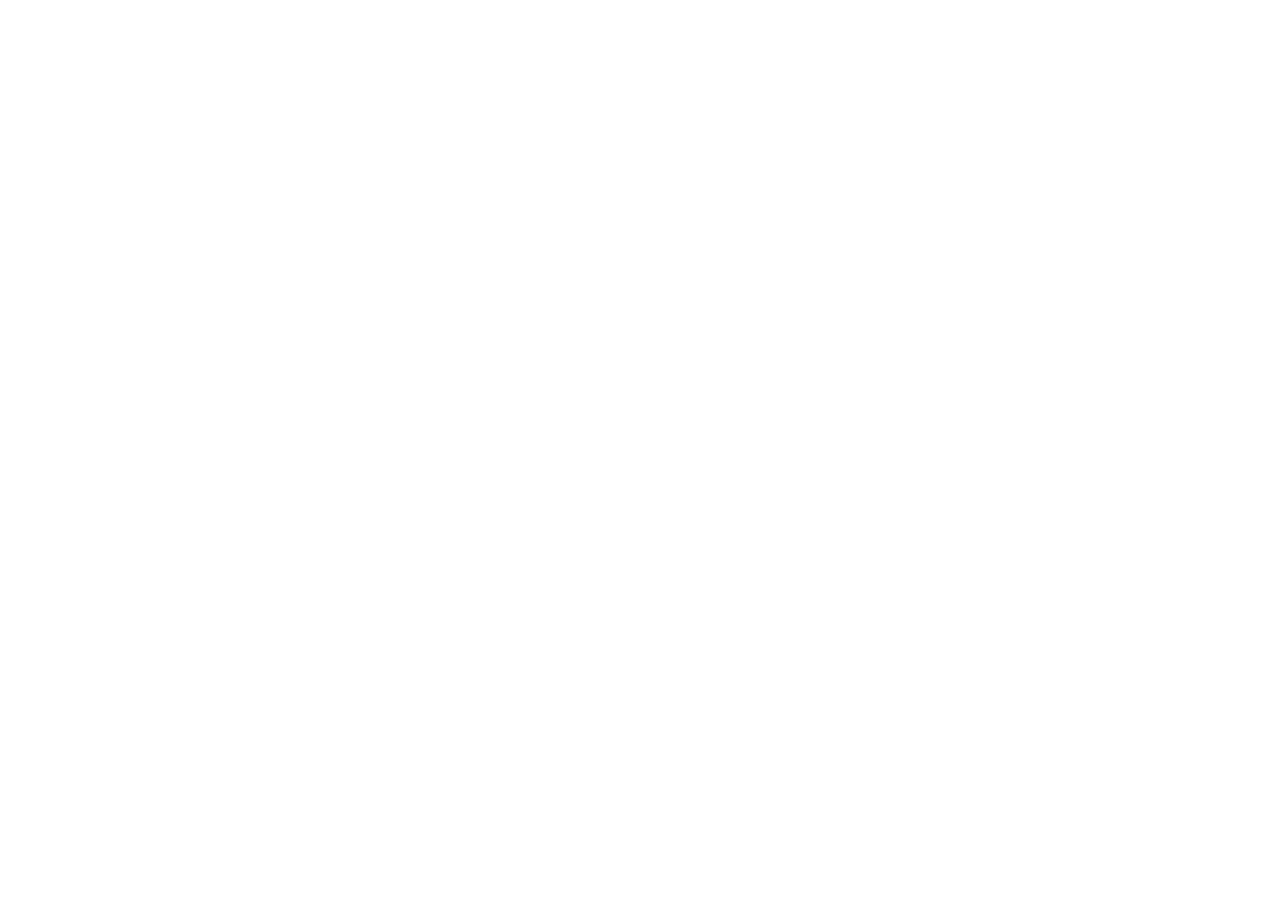
==== commit 4d7f64c8: "Rename 1-index.html to index.html" ====
--- a/index.html
+++ b/index.html
@@ -1,1014 +1,29 @@
 <!DOCTYPE html>
 <html lang="ar" dir="rtl" class="dark">
 <head>
-  <meta charset="UTF-8" />
-  <meta name="viewport" content="width=device-width, initial-scale=1.0, maximum-scale=5.0" />
-  <title>مسار مصطفى السحابي | البوابة التعليمية لهندسة السحابة والـ DevOps والـ DevSecOps</title>
-  <meta name="description" content="تطبيق تعليمي تقدمي (PWA) يعمل دون اتصال بالإنترنت، مصمم خصيصاً لمصطفى للانتقال من الصفر إلى مهندس سحابة وبنية تحتية (AWS & DevOps & DevSecOps) خلال 9 أشهر. إصدار 5: إعادة هيكلة كاملة بمعمارية متعددة الملفات." />
-  <meta name="theme-color" content="#140a0d" id="meta-theme-color" />
-  <meta name="apple-mobile-web-app-capable" content="yes" />
-  <meta name="apple-mobile-web-app-status-bar-style" content="black-translucent" />
-  <meta name="apple-mobile-web-app-title" content="مسار مصطفى" />
-  <link rel="manifest" href="./manifest.webmanifest" />
-  <link rel="apple-touch-icon" href="./icons/icon-192.png" />
-  <link rel="icon" type="image/svg+xml" href="data:image/svg+xml;utf8,<svg xmlns='http://www.w3.org/2000/svg' viewBox='0 0 100 100'><rect width='100' height='100' rx='22' fill='%230f172a'/><text x='50%' y='58%' dominant-baseline='middle' text-anchor='middle' font-size='62'>☁️</text></svg>" />
-  <!-- v5.0.0: structural rebuild - separated stylesheet, data module and app logic -->
-  <link rel="stylesheet" href="./styles.css" />
+  <meta charset="UTF-8">
+  <meta name="viewport" content="width=device-width, initial-scale=1.0, viewport-fit=cover">
+  <meta name="description" content="منصة مصطفى التعليمية لمسار Cloud & DevOps & DevSecOps - 27 وحدة عبر مرحلتين مع مصادر ومعامل مجانية وتتبع تقدم يعمل دون إنترنت.">
+  <meta id="meta-theme-color" name="theme-color" content="#140a0d">
+  <title>أكاديمية مصطفى السحابية | منصة التعلم</title>
+  <link rel="manifest" href="manifest.webmanifest">
+  <link rel="icon" type="image/png" href="icons/icon-192.png">
+  <link rel="apple-touch-icon" href="icons/icon-192.png">
+  <link rel="stylesheet" href="styles.css">
 </head>
-<body class="bg-slate-950 text-slate-100 min-h-screen flex flex-col selection:bg-brand-500 selection:text-slate-950 transition-colors duration-200">
-
-  <!-- Clean App Loading State Overlay -->
-  <div id="app-loading-overlay" role="status" aria-live="polite">
-    <div class="loader-spinner"></div>
-    <div class="text-center space-y-1">
-      <div class="text-base font-extrabold text-brand-400">جاري تجهيز أكاديمية مصطفى السحابية...</div>
-      <div class="text-xs text-slate-400">تطبيق يعمل بالكامل دون اتصال بالإنترنت (Offline-First PWA)</div>
+<body>
+  <div class="app">
+    <aside class="sidebar" id="sidebar" aria-label="التنقل في المنهج"></aside>
+    <div class="main">
+      <div class="topbar" id="topbar"></div>
+      <div class="mtopbar" id="mtopbar"></div>
+      <main class="content" id="content" aria-live="polite"></main>
     </div>
   </div>
-
-
-  <!-- Slim sticky header: brand + primary navigation + compact tools.
-       The only persistent chrome - learning content leads the page. -->
-  <header id="sticky-nav-bar" class="no-print sticky top-0 z-40 backdrop-blur-md bg-slate-950/90 border-b border-slate-800/80 shadow-md">
-    <div class="max-w-7xl mx-auto px-3 py-2 flex items-center gap-2" style="position:relative;">
-      <span class="flex items-center gap-1.5 shrink-0">
-        <span style="font-size:17px;line-height:1;" aria-hidden="true">☁️</span>
-        <span class="brand-label text-sm font-extrabold text-white whitespace-nowrap">أكاديمية مصطفى</span>
-        <span class="hidden lg:inline px-2 py-0.5 text-[10px] font-bold rounded-full bg-brand-500/15 text-brand-400 border border-brand-500/30">AWS &amp; DevOps 2026</span>
-      </span>
-      <button type="button" class="menu-btn" data-toggle-menu aria-label="قائمة التنقل" aria-expanded="false"><span style="font-size:16px;">☰</span><span>القائمة</span></button>
-      <nav aria-label="التنقل الرئيسي" class="main-nav flex-1 flex items-center gap-1.5 overflow-x-auto pb-1 lg:pb-0" style="scrollbar-width:none;">
-        <button type="button" data-nav="dashboard" class="nav-tab px-3 py-1.5 rounded-xl text-xs font-bold whitespace-nowrap transition flex items-center gap-1.5 bg-brand-500 text-slate-950 shadow-sm">
-          <span>🏠</span>
-          <span>الرئيسية</span>
-        </button>
-        <button type="button" data-nav="curriculum" class="nav-tab px-3 py-1.5 rounded-xl text-xs font-bold whitespace-nowrap transition flex items-center gap-1.5 bg-slate-900/90 hover:bg-slate-800 text-slate-300 border border-slate-800">
-          <span>📚</span>
-          <span>المنهج</span>
-        </button>
-        <button type="button" data-nav="plan9m" class="nav-tab px-3 py-1.5 rounded-xl text-xs font-bold whitespace-nowrap transition flex items-center gap-1.5 bg-slate-900/90 hover:bg-slate-800 text-slate-300 border border-slate-800">
-          <span>🗓️</span>
-          <span>الخطة والأجهزة</span>
-        </button>
-        <button type="button" data-nav="analysis" class="nav-tab px-3 py-1.5 rounded-xl text-xs font-bold whitespace-nowrap transition flex items-center gap-1.5 bg-slate-900/90 hover:bg-slate-800 text-slate-300 border border-slate-800">
-          <span>🎯</span>
-          <span>التحليل</span>
-        </button>
-        <button type="button" data-nav="freefordev" class="nav-tab px-3 py-1.5 rounded-xl text-xs font-bold whitespace-nowrap transition flex items-center gap-1.5 bg-slate-900/90 hover:bg-slate-800 text-slate-300 border border-slate-800">
-          <span>🎁</span>
-          <span>أدوات مجانية</span>
-        </button>
-        <button type="button" data-nav="report" class="nav-tab px-3 py-1.5 rounded-xl text-xs font-bold whitespace-nowrap transition flex items-center gap-1.5 bg-slate-900/90 hover:bg-slate-800 text-slate-300 border border-slate-800">
-          <span>🖨️</span>
-          <span>التقرير</span>
-        </button>
-      </nav>
-      <div class="flex items-center gap-1 shrink-0">
-        <button id="btn-Log-study" type="button" title="تسجيل جلسة مذاكرة اليوم (سلسلة الاستمرارية)" class="px-2 py-1.5 rounded-lg bg-emerald-500/15 hover:bg-emerald-500/25 text-emerald-400 border border-emerald-500/30 text-xs font-bold transition flex items-center gap-1">
-          <span>🔥</span>
-          <span id="streak-header-count">0 يوم</span>
-        </button>
-        <button id="btn-export-quick" type="button" title="تصدير نسخة احتياطية سريعة (JSON)" class="p-2 rounded-lg bg-slate-800 hover:bg-slate-700 text-slate-200 border border-slate-700 text-xs transition">💾</button>
-        <button id="btn-shortcuts" type="button" title="اختصارات لوحة المفاتيح (?)" class="hidden sm:inline-block p-2 rounded-lg bg-slate-800 hover:bg-slate-700 text-slate-200 border border-slate-700 text-xs transition">⌨️</button>
-        <button id="btn-theme" type="button" title="تبديل الوضع الليلي / النهاري (Alt+T)" class="p-2 rounded-lg bg-slate-800 hover:bg-slate-700 text-slate-200 border border-slate-700 text-xs transition flex items-center gap-1">
-          <span id="theme-icon">☀️</span>
-          <span id="theme-label" class="hidden lg:inline text-xs font-semibold">الوضع النهاري</span>
-        </button>
-      </div>
-    </div>
-  </header>
-
-  <!-- Main Content Area -->
-  <main class="flex-1 max-w-7xl w-full mx-auto px-4 py-6 space-y-8">
-
-    <!-- ==================== VIEW 1: DASHBOARD & CURRICULUM ==================== -->
-    <section id="view-dashboard" class="space-y-6">
-
-      <!-- Plan at a Glance: quick navigation + per-unit progress strip.
-           Pattern inspired by the MIT-licensed reference app Luck1y1337/kyoto-mission
-           (status-height tick strip); implementation original, no code copied. -->
-      <div id="continue-hero" class="kk-hero" style="display:none;"></div>
-
-      <div id="plan-glance" class="p-4 rounded-2xl bg-slate-900/70 border border-slate-800/90 space-y-3">
-        <div class="flex items-center justify-between gap-2 flex-wrap">
-          <h2 class="text-sm font-extrabold text-white flex items-center gap-2">
-            <span>🧭</span>
-            <span>لمحة سريعة على خطتك - كل علامة = وحدة، اضغطها للانتقال إليها</span>
-          </h2>
-          <div id="plan-glance-counts" class="text-[11px] text-slate-400 font-semibold"></div>
-        </div>
-        <div id="plan-glance-strip" class="flex flex-wrap" style="gap:3px;align-items:flex-end;"></div>
-        <div class="text-[10px] text-slate-500 font-semibold flex items-center gap-3 flex-wrap">
-          <span><span style="display:inline-block;width:8px;height:8px;border-radius:2px;background:#10b981;"></span> مكتملة</span>
-          <span><span style="display:inline-block;width:8px;height:8px;border-radius:2px;background:#f59e0b;"></span> قيد الدراسة</span>
-          <span><span style="display:inline-block;width:8px;height:8px;border-radius:2px;background:#334155;"></span> لم تبدأ</span>
-          <span class="text-slate-600">| العلامات الباهتة = المرحلة الثانية (DevSecOps)</span>
-        </div>
-        <div id="quick-nav" style="display:flex;gap:6px;flex-wrap:wrap;padding-top:4px;border-top:1px solid rgba(51,65,85,0.5);">
-          <button type="button" data-goto="units" style="padding:6px 12px;border-radius:9999px;background:rgba(239,68,68,0.12);color:#fca5a5;border:1px solid rgba(239,68,68,0.35);font-size:11px;font-weight:800;cursor:pointer;">📚 الوحدات</button>
-          <button type="button" data-goto="coursera" style="padding:6px 12px;border-radius:9999px;background:rgba(59,130,246,0.12);color:#93c5fd;border:1px solid rgba(59,130,246,0.35);font-size:11px;font-weight:800;cursor:pointer;">🎓 شهادات Coursera</button>
-          <button type="button" data-goto="plan9m" style="padding:6px 12px;border-radius:9999px;background:rgba(16,185,129,0.12);color:#6ee7b7;border:1px solid rgba(16,185,129,0.35);font-size:11px;font-weight:800;cursor:pointer;">🗓️ خطة الـ9 أشهر</button>
-          <button type="button" data-goto="report" style="padding:6px 12px;border-radius:9999px;background:rgba(168,85,247,0.12);color:#d8b4fe;border:1px solid rgba(168,85,247,0.35);font-size:11px;font-weight:800;cursor:pointer;">📄 التقرير</button>
-        </div>
-      </div>
-
-      <!-- Top Progress Summary Cards -->
-      <div class="grid grid-cols-1 sm:grid-cols-2 lg:grid-cols-5 gap-4">
-        <!-- Card 1: Overall Completion -->
-        <div class="p-4 rounded-2xl bg-slate-900/90 border border-slate-800 shadow-sm flex flex-col justify-between">
-          <div class="flex items-center justify-between">
-            <span class="text-xs font-bold text-slate-400">الإنجاز الكلي للمسار (27 وحدة)</span>
-            <span class="text-lg">🏆</span>
-          </div>
-          <div class="my-2">
-            <div class="flex items-baseline justify-between">
-              <span id="stat-overall-pct" class="text-2xl font-extrabold text-white">0%</span>
-              <span id="stat-overall-fraction" class="text-xs text-slate-400 font-mono">0 / 27 وحدة</span>
-            </div>
-            <div class="w-full h-2.5 bg-slate-800 rounded-full overflow-hidden mt-2">
-              <div id="bar-overall-pct" class="h-full bg-gradient-to-l from-brand-400 to-brand-600 transition-all duration-500" style="width: 0%"></div>
-            </div>
-          </div>
-          <p id="stat-resources-done" class="text-[11px] text-slate-400">0 من 108 مصدر تعليمي وأداة مكتمل</p>
-        </div>
-
-        <!-- Card 2: Phase 1 (9-Month AWS & DevOps Goal) -->
-        <div class="p-4 rounded-2xl bg-slate-900/90 border border-brand-500/30 shadow-sm flex flex-col justify-between">
-          <div class="flex items-center justify-between">
-            <span class="text-xs font-bold text-brand-400">المرحلة 1: خطة الـ 9 أشهر (AWS)</span>
-            <span class="text-lg">☁️</span>
-          </div>
-          <div class="my-2">
-            <div class="flex items-baseline justify-between">
-              <span id="stat-p1-pct" class="text-2xl font-extrabold text-brand-400">0%</span>
-              <span id="stat-p1-units" class="text-xs text-slate-400 font-mono">0 / 18 وحدة</span>
-            </div>
-            <div class="w-full h-2.5 bg-slate-800 rounded-full overflow-hidden mt-2">
-              <div id="bar-p1-pct" class="h-full bg-brand-500 transition-all duration-500" style="width: 0%"></div>
-            </div>
-          </div>
-          <p id="stat-p1-hours" class="text-[11px] text-slate-300">متبقي 612 ساعة من إجمالي 612 ساعة (9 أشهر)</p>
-        </div>
-
-        <!-- Card 3: Unit Status Breakdown -->
-        <div class="p-4 rounded-2xl bg-slate-900/90 border border-slate-800 shadow-sm flex flex-col justify-between">
-          <div class="flex items-center justify-between">
-            <span class="text-xs font-bold text-slate-400">تفصيل حالة الوحدات</span>
-            <span class="text-lg">📌</span>
-          </div>
-          <div class="grid grid-cols-3 gap-2 my-2 text-center">
-            <div class="p-1.5 rounded-xl bg-emerald-500/10 border border-emerald-500/20">
-              <div id="stat-count-completed" class="text-lg font-extrabold text-emerald-400 font-mono">0</div>
-              <div class="text-[10px] text-emerald-300">مكتملة</div>
-            </div>
-            <div class="p-1.5 rounded-xl bg-amber-500/10 border border-amber-500/20">
-              <div id="stat-count-inprogress" class="text-lg font-extrabold text-amber-400 font-mono">0</div>
-              <div class="text-[10px] text-amber-300">قيد الدراسة</div>
-            </div>
-            <div class="p-1.5 rounded-xl bg-slate-800/80 border border-slate-700">
-              <div id="stat-count-notstarted" class="text-lg font-extrabold text-slate-300 font-mono">27</div>
-              <div class="text-[10px] text-slate-400">لم تبدأ</div>
-            </div>
-          </div>
-          <p class="text-[11px] text-slate-400">تتبع دقيق لكل مصدر ومهمة عملية</p>
-        </div>
-
-        <!-- Card 4: Remaining Time Estimate -->
-        <div class="p-4 rounded-2xl bg-slate-900/90 border border-slate-800 shadow-sm flex flex-col justify-between">
-          <div class="flex items-center justify-between">
-            <span class="text-xs font-bold text-slate-400">الوقت المتبقي لإنهاء الـ 9 أشهر</span>
-            <span class="text-lg">⏱️</span>
-          </div>
-          <div class="my-2">
-            <div id="stat-remaining-weeks" class="text-xl font-extrabold text-white">36 أسبوع دراسة + 3 مراجعة</div>
-            <div id="stat-remaining-hours-detail" class="text-xs text-brand-400 mt-1 font-medium">بمعدل 17 ساعة أسبوعياً، و3 أسابيع مراجعة موزعة داخل الـ 9 أشهر</div>
-          </div>
-          <p id="stat-phase2-unlock" class="text-[11px] text-slate-400">🔒 المرحلة 2 (DevSecOps) تُفتح بعد إتمام المرحلة 1</p>
-        </div>
-
-        <!-- Card 5: Study Streak & Quick Check-in -->
-        <div class="p-4 rounded-2xl bg-slate-900/90 border border-emerald-500/30 shadow-sm flex flex-col justify-between">
-          <div class="flex items-center justify-between">
-            <span class="text-xs font-bold text-emerald-400">سلسلة الاستمرارية (Streak)</span>
-            <span class="text-lg">🔥</span>
-          </div>
-          <div class="my-2 flex items-center justify-between">
-            <div>
-              <div class="flex items-baseline gap-1">
-                <span id="stat-streak-days" class="text-2xl font-extrabold text-emerald-400 font-mono">0</span>
-                <span class="text-xs text-slate-300 font-bold">يوم متتالي</span>
-              </div>
-              <p id="stat-last-study" class="text-[11px] text-slate-400 mt-0.5">لم يتم تسجيل جلسة اليوم بعد</p>
-            </div>
-            <button id="btn-card-streak" type="button" class="px-3 py-2 rounded-xl bg-emerald-500 hover:bg-emerald-400 text-slate-950 font-extrabold text-xs transition shadow">
-              + سجّل اليوم
-            </button>
-          </div>
-          <p class="text-[11px] text-slate-400">الالتزام اليومي (2-3 ساعات) سر النجاح</p>
-        </div>
-      </div>
-
-      <!-- Coursera Specializations Integration Bar -->
-      <div id="coursera-section" class="p-4 rounded-2xl bg-slate-900/70 border border-slate-800/90">
-        <div class="flex flex-col md:flex-row md:items-center justify-between gap-3 mb-3">
-          <div>
-            <h2 class="text-sm font-extrabold text-white flex items-center gap-2">
-              <span>🎓</span>
-              <span>شهادات Coursera — مراجعة بالساعات الرسمية (مطلوب vs تكميلي) + إضافة أساس بطلبك</span>
-            </h2>
-            <p class="text-xs text-slate-400">راجعنا مناهج الشهادات فعليًا على موقع Coursera: لست مطالبًا بكل كورس في كل شهادة. الأساسيتان في مسارك هما Google IT Automation و IBM Applied DevOps، أما Google Cybersecurity فتخصص اختياري إضافي لمرحلة DevSecOps. الأساسي موزع على الوحدات، والتكميلي اختياري عند الحاجة — لتجنب التكرار وضياع الأسابيع. تنبيه مهم: دراسة كورسات منتقاة تعني أنك لن تحصل على الشهادة الورقية الكاملة (تتطلب إتمام كل الكورسات والمشاريع)؛ الأولوية هنا للمهارة المطلوبة لهدفك، والشهادة الكاملة قرار اختياري لاحق.</p>
-          </div>
-          <button type="button" id="btn-filter-coursera" class="self-start md:self-auto px-3 py-1.5 rounded-xl bg-blue-500/15 hover:bg-blue-500/25 text-blue-400 border border-blue-500/30 text-xs font-bold transition">
-            🔍 عرض الوحدات المرتبطة بشهادات Coursera فقط
-          </button>
-        </div>
-        <div class="grid grid-cols-1 md:grid-cols-2 lg:grid-cols-4 gap-3 text-xs">
-          <div class="p-3 rounded-xl bg-slate-950/70 border border-slate-800 flex flex-col justify-between">
-            <div>
-              <div class="flex items-center justify-between gap-2 mb-1">
-                <span class="font-bold text-amber-400">1. Google IT Automation with Python</span>
-                <span class="en-tag">Coursera</span>
-              </div>
-              <p class="text-emerald-300/90 text-[11px] font-semibold mb-1">الحكم: مناسبة وصحيحة للمسار ✅ (مستوى مبتدئ، ~6 أشهر بمعدل 10 س/أسبوع)</p>
-              <p class="text-slate-400 text-[11px]"><strong class="text-slate-200">مطلوبة:</strong> Crash Course on Python (21س ← و7)، Using Python with the OS (33س ← و4-5)، Git &amp; GitHub (20س ← و6)، Configuration Management &amp; Cloud (18س ← و16)، Automating Real-World Tasks (17س ← و17).</p>
-              <p class="text-slate-500 text-[11px] mt-1"><strong>تكميلي:</strong> Troubleshooting &amp; Debugging (19س) عند الحاجة، وكورس التسريع الوظيفي بالذكاء الاصطناعي (6س) اختياري.</p>
-            </div>
-            <a href="https://www.coursera.org/professional-certificates/google-it-automation" target="_blank" rel="noopener noreferrer" class="mt-2 inline-flex items-center gap-1 text-brand-400 hover:underline font-semibold">
-              <span>فتح التخصص الرسمي على Coursera</span>
-              <span>↗</span>
-            </a>
-          </div>
-          <div class="p-3 rounded-xl bg-slate-950/70 border border-slate-800 flex flex-col justify-between">
-            <div>
-              <div class="flex items-center justify-between gap-2 mb-1">
-                <span class="font-bold text-cyan-400">2. IBM Applied DevOps Engineering</span>
-                <span class="en-tag">Coursera</span>
-              </div>
-              <p class="text-emerald-300/90 text-[11px] font-semibold mb-1">الحكم: الشهادة الصحيحة للهدف ✅ لكن 6 كورسات من 9 أساسية فقط (تفترض خلفية برمجية يغطيها ترتيب الخطة)</p>
-              <p class="text-slate-400 text-[11px]"><strong class="text-slate-200">مطلوبة:</strong> Intro to DevOps (9س ← و1)، Containers Docker/K8s/OpenShift (17س ← و9-10)، CI/CD (15س ← و13-14)، Application Security for DevOps (17س ← جسر للمرحلة 2، و19)، Monitoring &amp; Observability (16س ← و15)، Capstone (20س ← و17).</p>
-              <p class="text-slate-500 text-[11px] mt-1"><strong>تكميلي (ميل للمطورين):</strong> Agile &amp; Scrum (12س)، Microservices &amp; Serverless (16س)، TDD/BDD (21س).</p>
-            </div>
-            <a href="https://www.coursera.org/professional-certificates/ibm-applied-devops-engineering" target="_blank" rel="noopener noreferrer" class="mt-2 inline-flex items-center gap-1 text-cyan-400 hover:underline font-semibold">
-              <span>فتح التخصص الرسمي على Coursera</span>
-              <span>↗</span>
-            </a>
-          </div>
-          <div class="p-3 rounded-xl bg-slate-950/70 border border-slate-800 flex flex-col justify-between">
-            <div>
-              <div class="flex items-center justify-between gap-2 mb-1">
-                <span class="font-bold text-emerald-400">3. Google Cybersecurity Certificate</span>
-                <span class="en-tag">Coursera</span>
-              </div>
-              <p class="text-amber-300/90 text-[11px] font-semibold mb-1">الحكم: تخصص اختياري بالكامل وليس أساسيًا في مسارك ⚠️ موجه لمحلل أمن (SOC) ويجهز لـ Security+ — الأساس هو الشهادتان أعلاه، وهذه إضافة قوية لمرحلة DevSecOps إن اخترتها، وتخطيها لا يكسر خطة السحابة</p>
-              <p class="text-slate-400 text-[11px]"><strong class="text-slate-200">منتقاة مرتبطة بالمسار (~66 ساعة، كلها اختيارية):</strong> Foundations (10س ← و19)، Play It Safe (9س ← و19)، Assets &amp; Threats &amp; Vulnerabilities (19س ← و21)، Detection &amp; Response (17س ← و26)، Prepare for Cybersecurity Jobs (11س ← و27).</p>
-              <p class="text-slate-500 text-[11px] mt-1"><strong>تكميلي/مكرر:</strong> Networks (12س ← راجعها مع و1)، Linux &amp; SQL (23س ← راجعها مع و3-4، جزء SQL جديد ومفيد)، Automate Cybersecurity with Python (25س ← راجعها مع و7).</p>
-            </div>
-            <a href="https://www.coursera.org/professional-certificates/google-cybersecurity" target="_blank" rel="noopener noreferrer" class="mt-2 inline-flex items-center gap-1 text-emerald-400 hover:underline font-semibold">
-              <span>فتح التخصص الرسمي على Coursera</span>
-              <span>↗</span>
-            </a>
-          </div>
-          <div class="p-3 rounded-xl bg-slate-950/70 border border-amber-500/40 flex flex-col justify-between">
-            <div>
-              <div class="flex items-center justify-between gap-2 mb-1">
-                <span class="font-bold text-amber-300">4. Google IT Support — إضافة أساس مقترحة (بطلبك)</span>
-                <span class="en-tag">Coursera</span>
-              </div>
-              <p class="text-emerald-300/90 text-[11px] font-semibold mb-1">الحكم: أقوى أساس منظّم على Coursera لما قبل السحابة ✅ (6 كورسات/122 ساعة، مبتدئ، ~3 أشهر بمعدل 10س/أسبوع) — لكن إتمامها كاملة يضيف 4-6 أسابيع ويكسر ميزانية الأشهر التسعة، لذا المنتقاة التالية هي المتوافقة مع خطتك</p>
-              <p class="text-slate-400 text-[11px]"><strong class="text-slate-200">المنتقاة المقترحة (~46 ساعة بدل 122):</strong> The Bits and Bytes of Computer Networking (22س ← تعمّق و1: DNS/DHCP/IPv6 وتقسيم الشبكات بمعامل عملية منظمة)، System Administration &amp; IT Infrastructure Services (24س ← تدعم و4 وو16 وتمرين النسخ الاحتياطي التصحيحي في و8).</p>
-              <p class="text-slate-500 text-[11px] mt-1"><strong>اختياري عند الحاجة:</strong> Operating Systems and You (28س ← مراجعة و3-4 مع إضافة إدارة Windows)، IT Security (23س ← مراجعة و19-20). <strong>تخطَّ:</strong> Technical Support Fundamentals (19س، مادة دعم فني خارج هدفك) وAccelerate Your Job Search with AI (6س).</p>
-              <p class="text-slate-500 text-[11px] mt-1"><strong>التوظيف دون زيادة حمل:</strong> المنتقاة تحل محل ساعات التأسيس المكافئة في و1 وو4 (فيديوهات ومقالات تغطي نفس الموضوع)، لا تضاف فوقها — والشهادة الورقية الكاملة قرار لاحق خارج الخطة. قارنّاها بـ IBM IT Support (9 كورسات/105 ساعات، مشابهة في المجال)، ورجّحناها لأنها تكمل نفس عائلة شهادات Google الموجودة في خطتك.</p>
-              <p class="text-slate-500 text-[11px] mt-1"><strong>📍 مكانها في الخطة:</strong> الكورسان مضافان فعلياً داخل مصادر الوحدة 1 (الشبكات) والوحدة 4 (إدارة الأنظمة) كمسار منظم بطلبك - افتح أي وحدة منهما وستجده ضمن مواردها.</p>
-            </div>
-            <a href="https://www.coursera.org/professional-certificates/google-it-support" target="_blank" rel="noopener noreferrer" class="mt-2 inline-flex items-center gap-1 text-amber-300 hover:underline font-semibold">
-              <span>فتح التخصص الرسمي على Coursera</span>
-              <span>↗</span>
-            </a>
-          </div>
-        </div>
-      </div>
-
-
-    </section>
-
-    <!-- ==================== VIEW: CURRICULUM - focused study area (months/weeks/lessons organized) ==================== -->
-    <section id="view-curriculum" class="hidden space-y-6">
-      <!-- Search & Multi-Facet Filter Bar (selects/pills collapse behind a toggle on mobile) -->
-      <div id="filters-panel" class="p-4 rounded-2xl bg-slate-900/95 border border-slate-800 shadow-md space-y-4">
-        <div class="grid grid-cols-1 lg:grid-cols-12 gap-3 items-center">
-          <!-- Smart Search Input -->
-          <div class="lg:col-span-5 relative">
-            <label for="input-search" class="sr-only">بحث ذكي في الوحدات والمصادر والأدوات</label>
-            <input
-              id="input-search"
-              type="search"
-              placeholder="ابحث بالعربية أو الإنجليزية (مثال: AWS, Terraform, لينكس, dolfined, Docker, أمان)..."
-              class="w-full pr-10 pl-20 py-2.5 rounded-xl bg-slate-950 border border-slate-700 focus:border-brand-500 focus:outline-none text-sm text-white placeholder-slate-500"
-            />
-            <span class="absolute right-3.5 top-3 text-slate-400 pointer-events-none">🔍</span>
-            <kbd class="absolute left-3 top-2.5 px-1.5 py-0.5 text-[10px] font-mono bg-slate-800 text-slate-400 rounded border border-slate-700 pointer-events-none">/</kbd>
-          </div>
-
-          <!-- Phase Filter -->
-          <div class="lg:col-span-3 filter-extra">
-            <label for="select-phase" class="sr-only">تصفية حسب المرحلة</label>
-            <select id="select-phase" class="w-full px-3 py-2.5 rounded-xl bg-slate-950 border border-slate-700 focus:border-brand-500 focus:outline-none text-xs sm:text-sm text-slate-200 font-semibold">
-              <option value="all">جميع المراحل (27 وحدة)</option>
-              <option value="1">المرحلة 1: تأسيس DevOps و AWS (18 وحدة - 9 أشهر)</option>
-              <option value="2">المرحلة 2: أمن DevSecOps المتقدم (9 وحدات)</option>
-            </select>
-          </div>
-
-          <!-- Status Filter -->
-          <div class="lg:col-span-2 filter-extra">
-            <label for="select-status" class="sr-only">تصفية حسب الحالة</label>
-            <select id="select-status" class="w-full px-3 py-2.5 rounded-xl bg-slate-950 border border-slate-700 focus:border-brand-500 focus:outline-none text-xs sm:text-sm text-slate-200 font-semibold">
-              <option value="all">كل الحالات</option>
-              <option value="not_started">لم تبدأ</option>
-              <option value="in_progress">قيد الدراسة</option>
-              <option value="completed">مكتملة</option>
-            </select>
-          </div>
-
-          <!-- Difficulty Filter -->
-          <div class="lg:col-span-2 filter-extra">
-            <label for="select-difficulty" class="sr-only">تصفية حسب الصعوبة</label>
-            <select id="select-difficulty" class="w-full px-3 py-2.5 rounded-xl bg-slate-950 border border-slate-700 focus:border-brand-500 focus:outline-none text-xs sm:text-sm text-slate-200 font-semibold">
-              <option value="all">كل المستويات</option>
-              <option value="مبتدئ">مبتدئ</option>
-              <option value="متوسط">متوسط</option>
-              <option value="متقدم">متقدم</option>
-            </select>
-          </div>
-        </div>
-
-        <button type="button" data-toggle-filters class="filter-toggle" aria-expanded="false"><span>⚙️ الفلاتر والوصول السريع</span><span class="ft-caret">▾</span></button>
-
-        <!-- Secondary Filter Pills & Results Counter -->
-        <div class="flex flex-wrap items-center justify-between gap-2 pt-2 border-t border-slate-800/80 text-xs filter-extra">
-          <div class="flex flex-wrap items-center gap-1.5">
-            <span class="text-slate-400 ml-1">وصول سريع:</span>
-            <button type="button" data-quick-filter="all" class="quick-pill px-2.5 py-1 rounded-lg bg-brand-500 text-slate-950 font-bold transition">الكل (27)</button>
-            <button type="button" data-quick-filter="dolfined" class="quick-pill px-2.5 py-1 rounded-lg bg-slate-800 hover:bg-slate-700 text-slate-300 transition">🎥 وحدات بفيديو dolfined مباشر</button>
-            <button type="button" data-quick-filter="aws" class="quick-pill px-2.5 py-1 rounded-lg bg-slate-800 hover:bg-slate-700 text-amber-300 transition">☁️ تركيز AWS الأساسي</button>
-            <button type="button" data-quick-filter="multicloud" class="quick-pill px-2.5 py-1 rounded-lg bg-slate-800 hover:bg-slate-700 text-cyan-300 transition">🌐 الشهر 9: Azure & GCP</button>
-            <button type="button" data-quick-filter="hasnotes" class="quick-pill px-2.5 py-1 rounded-lg bg-slate-800 hover:bg-slate-700 text-emerald-300 transition">📝 وحدات تحتوي على ملاحظاتي</button>
-            <button type="button" id="btn-reset-filters" class="px-2.5 py-1 rounded-lg bg-rose-500/15 hover:bg-rose-500/25 text-rose-300 border border-rose-500/30 transition hidden">✖ مسح الفلاتر</button>
-          </div>
-          <div id="search-results-counter" class="text-slate-400 font-medium">
-            يتم عرض <strong class="text-white">27</strong> من <strong class="text-white">27</strong> وحدة تعليمية
-          </div>
-        </div>
-      </div>
-
-      <!-- Phase 2 Gate Banner (Notice that Phase 2 starts after 9-month Phase 1) -->
-      <div id="phase2-notice-banner" class="p-4 rounded-2xl bg-gradient-to-l from-teal-950/60 via-slate-900 to-slate-900 border border-teal-500/30 flex flex-col sm:flex-row sm:items-center justify-between gap-3">
-        <div class="flex items-start gap-3">
-          <div class="w-10 h-10 rounded-xl bg-teal-500/20 border border-teal-500/40 flex items-center justify-center text-lg shrink-0">
-            🛡️
-          </div>
-          <div>
-            <h3 class="text-sm font-bold text-teal-300">تنبيه منهجي هام حول المرحلة الثانية (DevSecOps - 9 وحدات)</h3>
-            <p class="phase-banner-text text-xs text-slate-300 mt-0.5">
-              صُممت المرحلة الأولى لتستغرق <strong>9 أشهر كاملة (18 وحدة - 612 ساعة)</strong> بتركيز عميق على <strong>AWS</strong> وأدوات الـ DevOps الأساسية، مع تقديم <strong>Azure و GCP</strong> في الشهر التاسع فقط للوعي متعدد السحابات. لا تبدأ وحدات المرحلة الثانية (DevSecOps) إلا بعد إتمام الأساس الصلب في المرحلة الأولى.
-            </p>
-          </div>
-        </div>
-        <div class="flex items-center gap-2 shrink-0">
-          <button type="button" id="btn-jump-phase1" class="px-3 py-1.5 rounded-xl bg-brand-500 hover:bg-brand-400 text-slate-950 font-bold text-xs transition">
-            التركيز على المرحلة 1
-          </button>
-          <button type="button" id="btn-jump-phase2" class="px-3 py-1.5 rounded-xl bg-slate-800 hover:bg-slate-700 text-teal-300 border border-teal-500/30 font-bold text-xs transition">
-            استعراض المرحلة 2
-          </button>
-        </div>
-      </div>
-
-      <!-- Units Grid Container -->
-      <div id="units-container" class="space-y-3"></div>
-
-      <!-- Empty State when Search/Filters match nothing -->
-      <div id="units-empty-state" class="hidden p-12 rounded-2xl bg-slate-900/80 border border-slate-800 text-center space-y-3">
-        <div class="text-4xl">🧭</div>
-        <h3 class="text-lg font-bold text-white">لا توجد وحدات مطابقة لمعايير البحث أو التصفية الحالية</h3>
-        <p class="text-sm text-slate-400 max-w-md mx-auto">
-          جرّب البحث بكلمات أخرى (مثل: لينكس، Docker، AWS، Terraform، أمان) أو قم بإعادة ضبط فلاتر المرحلة والحالة.
-        </p>
-        <button type="button" id="btn-empty-reset" class="px-4 py-2 rounded-xl bg-brand-500 hover:bg-brand-400 text-slate-950 font-bold text-sm transition">
-          إعادة عرض جميع الوحدات (27 وحدة)
-        </button>
-      </div>
-
-    </section>
-
-    <!-- ==================== VIEW: UNIT STUDY MODE - one unit, all sources and notes ==================== -->
-    <section id="view-unit" class="hidden space-y-4">
-      <div style="display:flex;align-items:center;gap:12px;flex-wrap:wrap;">
-        <button type="button" id="btn-study-back" style="padding:8px 16px;border-radius:12px;background:rgba(30,41,59,0.9);color:#e2e8f0;border:1px solid #334155;font-size:13px;font-weight:800;cursor:pointer;">→ رجوع إلى المنهج</button>
-        <p class="study-hint" style="font-size:11px;color:#64748b;font-weight:700;">🎯 وضع الدراسة المركّز: وحدة واحدة بكل مصادرها وملاحظاتك - تنقّل بين الوحدات بالأسهم بالأسفل</p>
-      </div>
-      <div id="unit-study-host" class="space-y-6"></div>
-      <div id="unit-study-nav" style="display:flex;align-items:center;justify-content:space-between;gap:8px;"></div>
-    </section>
-
-    <!-- ==================== VIEW 2: 9-MONTH PLAN & HARDWARE LAB ==================== -->
-    <section id="view-plan9m" class="hidden space-y-6">
-  <!-- Top Announcement / Hardware Context & Live Offline Connectivity Bar -->
-  <div class="env-banner no-print bg-gradient-to-l from-slate-900 via-slate-900 to-amber-950/40 rounded-2xl border border-slate-800/80 px-4 py-3 text-xs">
-    <div class="max-w-7xl mx-auto flex flex-wrap items-center justify-between gap-2">
-      <div class="flex items-center gap-2 flex-wrap">
-        <span class="inline-flex items-center gap-1 px-2 py-0.5 rounded bg-brand-500/20 text-brand-400 font-semibold border border-brand-500/30">
-          💻 بيئة مصطفى الفعلية
-        </span>
-        <span class="text-slate-300 env-detail">
-          <strong>الحاسوب اليومي:</strong> Fedora Workstation (i5-6200U, 8GB RAM, SSD+HDD)
-        </span>
-        <span class="text-slate-500 env-detail">|</span>
-        <span class="text-slate-300 env-detail">
-          <strong>خادم المختبر:</strong> Rocky Linux Minimal + Kickstart (i3-2200, 4GB RAM, HDD)
-        </span>
-      </div>
-      <div class="flex items-center gap-3">
-        <span id="pwa-status-badge" class="inline-flex items-center gap-1.5 text-emerald-400 font-medium">
-          <span id="network-dot" class="w-2 h-2 rounded-full bg-emerald-400 animate-pulse"></span>
-          <span id="network-status-text">جاهز للعمل دون اتصال (Offline-First PWA)</span>
-        </span>
-        <button id="btn-install-pwa" type="button" class="px-2.5 py-1 rounded-md bg-brand-500 hover:bg-brand-400 text-slate-950 font-bold text-xs transition">
-          📲 تثبيت التطبيق على الجهاز
-        </button>
-      </div>
-    </div>
-  </div>
-
-      <div class="p-6 rounded-2xl bg-slate-900/90 border border-slate-800 space-y-4">
-        <div class="flex flex-col md:flex-row md:items-center justify-between gap-4 border-b border-slate-800 pb-4">
-          <div>
-            <span class="px-2.5 py-1 rounded-full text-xs font-bold bg-brand-500/15 text-brand-400 border border-brand-500/30">
-              الجدول الزمني الثابت (9 أشهر ≈ 39 أسبوعاً: 36 أسبوع دراسة = 612 ساعة + 3 أسابيع مراجعة ومعامل)
-            </span>
-            <h2 class="text-xl sm:text-2xl font-extrabold text-white mt-2">
-              خطة الأشهر التسعة التفصيلية وتوزيع عتاد المختبر لمصطفى
-            </h2>
-            <p class="text-sm text-slate-400 mt-1">
-              توزيع مدروس بمعدل <strong>17 ساعة أسبوعياً</strong> (حوالي 2.5 ساعة يومياً) داخل النطاق المطلوب 15-18 ساعة، مع تخصيص <strong>3 أسابيع كاملة</strong> داخل الأشهر التسعة للمراجعة والمعامل العملية وتعويض أي أسبوع متعثر، مع استغلال مثالي لجهاز Fedora المحمول وخادم المختبر Rocky Linux.
-            </p>
-          </div>
-          <div class="p-3.5 rounded-xl bg-slate-950 border border-slate-800 text-center shrink-0">
-            <div class="text-xs text-slate-400">إجمالي ساعات المرحلة الأولى</div>
-            <div class="text-2xl font-extrabold text-brand-400 font-mono">612 ساعة</div>
-            <div class="text-[11px] text-emerald-400">موزعة بدقة على 18 وحدة (9 أشهر)</div>
-          </div>
-        </div>
-
-        <!-- Hardware Architecture Strategy for Mostafa -->
-        <div class="grid grid-cols-1 lg:grid-cols-2 gap-4 pt-2">
-          <div class="p-5 rounded-2xl bg-slate-950/90 border border-blue-500/30 space-y-3">
-            <div class="flex items-center justify-between">
-              <h3 class="text-base font-extrabold text-blue-400 flex items-center gap-2">
-                <span>💻</span>
-                <span>الجهاز اليومي: Fedora Workstation (i5-6200U / 8GB / SSD+HDD)</span>
-              </h3>
-              <span class="px-2 py-0.5 text-[11px] font-mono rounded bg-blue-500/15 text-blue-300">Workstation</span>
-            </div>
-            <p class="text-xs text-slate-300">
-              يُستخدم كمحطة عمل رئيسية (Control Node) لكتابة الأكواد، إدارة مستودعات Git، تشغيل AWS CLI و Terraform، وبناء حاويات Docker المحلية السريعة على قرص الـ SSD.
-            </p>
-            <ul class="text-xs text-slate-300 space-y-1.5 list-disc pr-5">
-              <li><strong>توزيع التخزين (SSD + HDD):</strong> ثبّت نظام الجذر <code>/</code> وملفات المشاريع النشطة على الـ SSD لسرعة الإقلاع، واجعل صور الحاويات الكبيرة والنسخ الاحتياطية على الـ HDD.</li>
-              <li><strong>إدارة الذاكرة (8GB RAM):</strong> استخدم VS Code أو Neovim مع إيقاف الإضافات الثقيلة عند تشغيل عناقيد Kubernetes محلية (يفضل تشغيل K3s على جهاز المختبر وتوجيه <code>kubectl</code> من Fedora).</li>
-              <li><strong>الأدوات المثبتة محلياً:</strong> <code>aws-cli</code>, <code>terraform</code>, <code>ansible</code>, <code>kubectl</code>, <code>helm</code>, <code>git</code>, <code>podman/docker</code>, <code>trivy</code>.</li>
-            </ul>
-          </div>
-
-          <div class="p-5 rounded-2xl bg-slate-950/90 border border-emerald-500/30 space-y-3">
-            <div class="flex items-center justify-between">
-              <h3 class="text-base font-extrabold text-emerald-400 flex items-center gap-2">
-                <span>🖥️</span>
-                <span>خادم المختبر: Rocky Linux Minimal + Kickstart (i3-2200 / 4GB / HDD)</span>
-              </h3>
-              <span class="px-2 py-0.5 text-[11px] font-mono rounded bg-emerald-500/15 text-emerald-300">Home Lab Server</span>
-            </div>
-            <p class="text-xs text-slate-300">
-              يعمل كخادم لينكس حقيقي بدون واجهة رسومية (Headless Server) لاستهلاك أقل من 350MB RAM عند الإقلاع، مما يوفر قرابة 3.5GB RAM لتشغيل خدمات البنية التحتية.
-            </p>
-            <ul class="text-xs text-slate-300 space-y-1.5 list-disc pr-5">
-              <li><strong>الأتمتة بـ Kickstart:</strong> في الوحدة 3 والوحدة 16، ستبني ملف <code>anaconda-ks.cfg</code> لإعادة تهيئة الخادم تلقائياً بضغطة زر مع تقسيم LVM وتفعيل جدار الحماية و SSH Keys.</li>
-              <li><strong>تحسين أداء قرص HDD والذاكرة 4GB:</strong> تفعيل <code>zram</code> لضغط الذاكرة العشوائية، وتجنب تشغيل Jenkins و GitLab معاً في نفس اللحظة (تشغيل الخدمة المطلوبة للوحدة الحالية فقط عبر Docker Compose أو K3s).</li>
-              <li><strong>ربط الشبكة:</strong> ربطه مع جهاز Fedora عبر SSH ومفاتيح ED25519 وعبر شبكة Cloudflare Zero Trust / Tailscale المجانية للوصول الآمن من أي مكان.</li>
-            </ul>
-          </div>
-        </div>
-
-        <!-- 9-Month Breakdown Table -->
-        <div class="pt-4">
-          <h3 class="text-base font-extrabold text-white mb-3 flex items-center gap-2">
-            <span>📅</span>
-            <span>جدول توزيع الأشهر التسعة للمرحلة الأولى (18 وحدة = 612 ساعة تدريبية)</span>
-          </h3>
-          <div class="overflow-x-auto rounded-xl border border-slate-800">
-            <table class="w-full text-right text-xs sm:text-sm">
-              <thead class="bg-slate-950 text-slate-300 border-b border-slate-800">
-                <tr>
-                  <th class="py-3 px-4 font-bold">الشهر</th>
-                  <th class="py-3 px-4 font-bold">الوحدات المقررة</th>
-                  <th class="py-3 px-4 font-bold">محور التركيز الأساسي (AWS + DevOps)</th>
-                  <th class="py-3 px-4 font-bold">إجمالي الساعات</th>
-                  <th class="py-3 px-4 font-bold">المعدل الأسبوعي</th>
-                  <th class="py-3 px-4 font-bold">حالة الشهر</th>
-                </tr>
-              </thead>
-              <tbody id="plan-9m-tbody" class="divide-y divide-slate-800/80 bg-slate-900/50"></tbody>
-            </table>
-          </div>
-        </div>
-
-        <!-- 4-Week Monthly Breakdown with Study Sessions -->
-        <div class="pt-4">
-          <h3 class="text-base font-extrabold text-white mb-1 flex items-center gap-2">
-            <span>🗓️</span>
-            <span>تقسيم كل شهر إلى 4 أسابيع وجلسات دراسة (2-3 ساعات يوميًا)</span>
-          </h3>
-          <p class="text-xs text-slate-400 mb-3">كل شهر = 4 أسابيع دراسة فعلية (9 أشهر = 36 أسبوع دراسة ≈ 612 ساعة)، والأيام الزائدة عن الأسابيع الأربعة في الشهر الميلادي (حوالي 3 أسابيع إجمالًا) محجوزة للمراجعة والمعامل وتعويض أي تأخير — لا تُحسب دراسة جديدة. الأسبوع ≈ 17 ساعة. تقسيم الجلسات أدناه مقترح مرن (حوالي 6 جلسات × 2-3 ساعات، تشمل المشاهدة والتطبيق) — وزّعه على أيام أسبوعك كما يناسبك، وليس التزامًا صارمًا.</p>
-          <div class="flex flex-wrap items-center gap-2 mb-3">
-            <label for="select-weeks-month" class="text-xs font-bold text-slate-300">اختر الشهر:</label>
-            <select id="select-weeks-month" class="bg-slate-950 border border-slate-700 rounded-lg px-3 py-1.5 text-xs text-white"></select>
-          </div>
-          <div id="plan-weeks-grid" class="grid grid-cols-1 md:grid-cols-2 gap-3"></div>
-        </div>
-      </div>
-    </section>
-
-    <!-- ==================== VIEW 3: VIDEO ANALYSIS & RESTRUCTURING JUSTIFICATION ==================== -->
-    <section id="view-analysis" class="hidden space-y-6">
-      <div class="p-6 rounded-2xl bg-slate-900/90 border border-slate-800 space-y-6">
-        <div class="border-b border-slate-800 pb-4">
-          <span class="px-2.5 py-1 rounded-full text-xs font-bold bg-amber-500/15 text-amber-400 border border-amber-500/30">
-            تحليل منهجي موثق للفيديو المرجعي (youtu.be/g79127FpNyk)
-          </span>
-          <h2 class="text-xl sm:text-2xl font-extrabold text-white mt-2">
-            تحليل فيديو خريطة طريق مهندس الكلاود (DolfinED) وتبرير تحسينات هيكلة المسار
-          </h2>
-          <p class="text-sm text-slate-300 mt-1">
-            تمت دراسة وتحليل الفيديو المرجعي <a href="https://youtu.be/g79127FpNyk" target="_blank" rel="noopener noreferrer" class="text-brand-400 underline font-semibold">Cloud Engineer Roadmap | خريطة طريق مهندس الكلاود (2026)</a> للمهندس عيسى (قناة DolfinED)، ومقارنة تسلسله المنطقي مع خارطة طريق مصطفى لتطبيق التعديلات الهيكلية الأكثر منطقية وظيفياً وعلمياً.
-          </p>
-        </div>
-
-        <!-- Core Philosophy Extracted from Video -->
-        <div class="grid grid-cols-1 md:grid-cols-3 gap-4">
-          <div class="p-4 rounded-xl bg-slate-950/90 border border-slate-800 space-y-2">
-            <div class="text-brand-400 font-extrabold text-sm">1. نهاية عصر الشهادة المنفردة ("البرشامة السحرية")</div>
-            <p class="text-xs text-slate-300">
-              يؤكد الفيديو بوضوح أن الحصول على شهادة Cloud Practitioner أو حتى SAA-C03 وحدها دون إتقان Linux و Terraform و Docker و Git وبناء مشاريع عملية لم يعد يوظف أحداً في سوق العمل الحديث منذ 2020 وحتى 2026.
-            </p>
-          </div>
-          <div class="p-4 rounded-xl bg-slate-950/90 border border-slate-800 space-y-2">
-            <div class="text-emerald-400 font-extrabold text-sm">2. التسلسل التراكمي القائم على التبعيات (Scaffolding)</div>
-            <p class="text-xs text-slate-300">
-              يرتب الفيديو المهارات بحيث تخدم كل أداة الأداة التي تليها مباشرة: تعلم مبادئ الشبكات والسحابة أولاً، ثم حساب AWS لتطبيق Linux عليه، ثم Bash و Git لحفظ السكريبتات، ثم Python، ثم YAML قبل Docker و Kubernetes، ثم Terraform و SAA-C03 و CI/CD و Ansible.
-            </p>
-          </div>
-          <div class="p-4 rounded-xl bg-slate-950/90 border border-slate-800 space-y-2">
-            <div class="text-cyan-400 font-extrabold text-sm">3. الإطار الزمني الواقعي (8 إلى 9 أشهر) والمشاريع</div>
-            <p class="text-xs text-slate-300">
-              يشدد الفيديو على أن التحول الحقيقي من مبتدئ تماماً إلى مهندس جاهز للمقابلات التقنية يتطلب 8 إلى 9 أشهر من العمل المستمر وبناء محفظة مشاريع على GitHub، مع استخدام أدوات الذكاء الاصطناعي للمراجعة والتسريع فقط بعد الفهم العميق.
-            </p>
-          </div>
-        </div>
-
-        <!-- Exact Sequence in Video vs Restructured Sequence Table -->
-        <div class="space-y-3">
-          <h3 class="text-base font-extrabold text-white flex items-center gap-2">
-            <span>🔄</span>
-            <span>مقارنة التسلسل وإثبات التغييرات الهيكلية المبررة في خارطة طريق مصطفى</span>
-          </h3>
-          <div class="overflow-x-auto rounded-xl border border-slate-800">
-            <table class="w-full text-right text-xs sm:text-sm">
-              <thead class="bg-slate-950 text-slate-300 border-b border-slate-800">
-                <tr>
-                  <th class="py-3 px-4 font-bold">التعديل الهيكلي</th>
-                  <th class="py-3 px-4 font-bold">الوضع في المسارات التقليدية القديمة</th>
-                  <th class="py-3 px-4 font-bold">التسلسل المعتمد بناءً على تحليل الفيديو</th>
-                  <th class="py-3 px-4 font-bold">التبرير الهندسي والتربوي (لماذا هذا الترتيب أفضل لمصطفى؟)</th>
-                </tr>
-              </thead>
-              <tbody class="divide-y divide-slate-800 bg-slate-900/50 text-slate-200">
-                <tr>
-                  <td class="py-3 px-4 font-bold text-brand-400">1. دمج أساسيات الشبكات و TCP/IP مع مفاهيم الكلاود في الوحدة 1 (بدل كورسات CCNA/A+ المنفصلة)</td>
-                  <td class="py-3 px-4 text-slate-400">قضاء 3-4 أشهر في دراسة A+ و Network+ و CCNA كاملة قبل لمس السحابة أو لينكس.</td>
-                  <td class="py-3 px-4 text-emerald-300 font-semibold">الوحدة 1: أساسيات تكنولوجيا المعلومات والشبكات (TCP/IP, DNS, Routing) ومفاهيم الحوسبة السحابية معاً.</td>
-                  <td class="py-3 px-4">كما أوضح الفيديو (الدقيقة 08:45)، دراسة CCNA كاملة للمبتدئ الراغب في الكلاود تستهلك أشهراً في بروتوكولات أجهزة سيسكو التقليدية، بينما يحتاج مهندس الكلاود إلى فهم عملي مركز لـ IP، Subnetting، DNS، HTTP/HTTPS، و Virtualization للدخول فوراً في بيئة AWS ولينكس.</td>
-                </tr>
-                <tr>
-                  <td class="py-3 px-4 font-bold text-brand-400">2. تقديم مدخل خدمات AWS الأساسية (الوحدة 2) قبل التعمق في Linux (الوحدة 3)</td>
-                  <td class="py-3 px-4 text-slate-400">تأجيل فتح حساب AWS إلى منتصف المسار بعد إنهاء Linux و Bash و Python بالكامل.</td>
-                  <td class="py-3 px-4 text-emerald-300 font-semibold">الوحدة 2: مدخل خدمات AWS الأساسية (IAM, EC2, VPC) ثم الوحدة 3 و 4: إدارة Linux على كل من خادم Rocky المحلي ومثيلات AWS EC2.</td>
-                  <td class="py-3 px-4">يتفق هذا مع ترتيب الفيديو (الدقيقة 09:12) ومع هدف مصطفى في التركيز المستمر على AWS منذ الشهر الأول؛ حيث يتيح لمصطفى تطبيق أوامر Linux وإعدادات الشبكات بالتوازي على خادم المختبر (i3-2200 Rocky Linux) وعلى مثيلات EC2 المجانية في سحابة AWS.</td>
-                </tr>
-                <tr>
-                  <td class="py-3 px-4 font-bold text-brand-400">3. وضع Git و GitHub (الوحدة 6) مباشرة بعد Bash (الوحدة 5) وقبل Python و Docker و Terraform</td>
-                  <td class="py-3 px-4 text-slate-400">وضع Git كأداة ثانوية قريباً من نهاية المسار عند دراسة أنابيب CI/CD.</td>
-                  <td class="py-3 px-4 text-emerald-300 font-semibold">الوحدة 5: Bash Scripting ثم الوحدة 6: إتقان Git و GitHub، تليها الوحدة 7: أتمتة AWS بلغة Python.</td>
-                  <td class="py-3 px-4">أكد الفيديو (الدقيقة 10:02) أن المهندس سيكتب عشرات السكريبتات وقوالب Terraform وملفات Kubernetes YAML، لذا يجب أن يتقن Git و GitHub مبكراً جداً لحفظ إصدارات الكود وبناء معرض مشاريع (GitHub Portfolio) منذ الشهر الثالث.</td>
-                </tr>
-                <tr>
-                  <td class="py-3 px-4 font-bold text-brand-400">4. تخصيص وحدة مستقلة للغة YAML وبيانات التهيئة مع Docker (الوحدة 9) قبل Kubernetes (الوحدة 10)</td>
-                  <td class="py-3 px-4 text-slate-400">الدخول في Docker Compose و Kubernetes و Ansible مباشرة دون تأسيس هيكلي للغة YAML مما يسبب أخطاء المسافات البادئة (Indentation Errors).</td>
-                  <td class="py-3 px-4 text-emerald-300 font-semibold">الوحدة 9: إتقان لغة YAML وتقنية الحاويات Docker & Docker Compose، تليها الوحدة 10: تنسيق الحاويات Kubernetes & AWS EKS.</td>
-                  <td class="py-3 px-4">أشار الفيديو (الدقيقة 11:01) إلى أن تعلم YAML في البداية يزيل أكبر عقبة يواجهها المبتدئون عند كتابة ملفات <code>docker-compose.yml</code> و <code>k8s manifests</code> ومهام GitHub Actions وخطط Ansible Playbooks.</td>
-                </tr>
-                <tr>
-                  <td class="py-3 px-4 font-bold text-brand-400">5. وضع Terraform (الوحدة 11) ومعمارية AWS SAA-C03 المتقدمة (الوحدة 12) بعد فهم الحاويات وقبل CI/CD</td>
-                  <td class="py-3 px-4 text-slate-400">دراسة Terraform قبل معرفة ما هي الحاويات أو قواعد البيانات أو موازنات الأحمال التي سنقوم بأتمتة بنائها.</td>
-                  <td class="py-3 px-4 text-emerald-300 font-semibold">الوحدة 8 (خدمات AWS للشبكات وقواعد البيانات) + الوحدات 9-10 (Docker & K8s/EKS) ← ثم الوحدة 11 (Terraform IaC) والوحدة 12 (معمارية AWS SAA-C03).</td>
-                  <td class="py-3 px-4">كما ورد في الفيديو (الدقيقة 11:18)، عندما يتعلم الطالب Terraform بعد أن يكون قد جرّب بناء VPC و EC2 و Docker و EKS، يصبح قادراً على تحويل كل ما تعلمه إلى كود برمجي (IaC) وتصميم معماريات SAA-C03 احترافية.</td>
-                </tr>
-                <tr>
-                  <td class="py-3 px-4 font-bold text-brand-400">6. تجميع أنابيب CI/CD (GitHub Actions & Jenkins في الوحدة 13 + GitLab CI في الوحدة 14) متبوعة بـ Ansible (الوحدة 16)</td>
-                  <td class="py-3 px-4 text-slate-400">تشتيت أدوات الأتمتة والنشر المستمر في أماكن متباعدة.</td>
-                  <td class="py-3 px-4 text-emerald-300 font-semibold">الوحدات 13 و 14 (CI/CD شاملة) + الوحدة 15 (المراقبة Prometheus & Grafana) + الوحدة 16 (Ansible & RHCE على AWS ومختبر Rocky Linux).</td>
-                  <td class="py-3 px-4">ينسجم تماماً مع خطوات الفيديو (الدقيقة 11:36 - 11:50) حيث يقوم المهندس بربط البنية التحتية (Terraform) مع نشر التطبيقات الآلي (CI/CD) وتكوين الخوادم المركزية (Ansible).</td>
-                </tr>
-                <tr>
-                  <td class="py-3 px-4 font-bold text-brand-400">7. حصر Azure و GCP في الشهر التاسع فقط (الوحدة 18) وتأجيل DevSecOps للمرحلة الثانية (الوحدات 19-27)</td>
-                  <td class="py-3 px-4 text-slate-400">خلط AWS و Azure و GCP معاً في البداية مما يربك المبتدئ، أو إدخال أدوات الفحص الأمني قبل فهم بناء الأنابيب أصلاً.</td>
-                  <td class="py-3 px-4 text-emerald-300 font-semibold">الشهر 1-8 تركيز خالص على AWS؛ الشهر 9 (الوحدة 18): مقارنة متعددي السحابة مع Azure (AZ-900) و GCP؛ ثم المرحلة 2 (9 وحدات): DevSecOps.</td>
-                  <td class="py-3 px-4">يطبق نصيحة الفيديو (الدقيقة 02:10 و 11:53): إتقان سحابة واحدة (AWS صاحبة الحصة السوقية الأكبر) يجعل تعلم Azure أو GCP في النهاية مسألة مطابقة مصطلحات (Mapping) لا تستغرق سوى أسابيع قليلة، ويمنح أرضية صلبة للتخصص في DevSecOps لاحقاً.</td>
-                </tr>
-              </tbody>
-            </table>
-          </div>
-        </div>
-      </div>
-    </section>
-
-    <!-- ==================== VIEW 4: FREE-FOR.DEV DIRECTORY ==================== -->
-    <section id="view-freefordev" class="hidden space-y-6">
-      <div class="p-6 rounded-2xl bg-slate-900/90 border border-slate-800 space-y-5">
-        <div class="flex flex-col md:flex-row md:items-center justify-between gap-4 border-b border-slate-800 pb-4">
-          <div>
-            <span class="free-tag">موثق من الدليل العالمي https://free-for.dev</span>
-            <h2 class="text-xl sm:text-2xl font-extrabold text-white mt-2">
-              دليل مصطفى الشامل لأفضل الأدوات والمنصات السحابية المجانية (Free & Freemium)
-            </h2>
-            <p class="text-sm text-slate-300 mt-1">
-              يجمع هذا الجدول المنظم أفضل الخدمات السحابية المجانية الموثقة في <a href="https://free-for.dev" target="_blank" rel="noopener noreferrer" class="text-purple-400 underline font-semibold">free-for.dev</a> لتطبيق مشاريعك في AWS والـ DevOps والـ DevSecOps دون تكبد تكاليف مالية، بالإضافة إلى إدراج أداة مخصصة داخل كل وحدة من الوحدات الـ 27.
-            </p>
-          </div>
-          <div class="flex items-center gap-2 shrink-0">
-            <select id="select-free-category" class="px-3 py-2 rounded-xl bg-slate-950 border border-slate-700 text-xs sm:text-sm text-slate-200 font-semibold">
-              <option value="all">جميع فئات الأدوات المجانية (20 أداة رئيسية)</option>
-              <option value="خوادم سحابية و VPS مجاني دائم">خوادم سحابية و VPS مجاني دائم</option>
-              <option value="استضافة وشبكات و CDN">استضافة وشبكات و CDN</option>
-              <option value="أنابيب CI/CD ومستودعات الكود">أنابيب CI/CD ومستودعات الكود</option>
-              <option value="سجلات الحاويات و Kubernetes">سجلات الحاويات و Kubernetes</option>
-              <option value="البنية التحتية ككود (IaC) وإدارة السحابة">البنية التحتية ككود (IaC) وإدارة السحابة</option>
-              <option value="قواعد البيانات المدارة (DBaaS)">قواعد البيانات المدارة (DBaaS)</option>
-              <option value="المراقبة والسجلات والتنبيهات">المراقبة والسجلات والتنبيهات</option>
-              <option value="أمن DevSecOps وإدارة الأسرار">أمن DevSecOps وإدارة الأسرار</option>
-            </select>
-          </div>
-        </div>
-
-        <div class="overflow-x-auto rounded-xl border border-slate-800">
-          <table class="w-full text-right text-xs sm:text-sm">
-            <thead class="bg-slate-950 text-slate-300 border-b border-slate-800">
-              <tr>
-                <th class="py-3.5 px-4 font-bold">الأداة / المنصة</th>
-                <th class="py-3.5 px-4 font-bold">الفئة</th>
-                <th class="py-3.5 px-4 font-bold">تفاصيل الباقة المجانية وحدود الاستخدام (Free Tier)</th>
-                <th class="py-3.5 px-4 font-bold">كيف يستفيد منها مصطفى في المسار؟</th>
-                <th class="py-3.5 px-4 font-bold">الوحدات المرتبطة</th>
-                <th class="py-3.5 px-4 font-bold">الرابط</th>
-              </tr>
-            </thead>
-            <tbody id="freefordev-tbody" class="divide-y divide-slate-800 bg-slate-900/50 text-slate-200"></tbody>
-          </table>
-        </div>
-      </div>
-    </section>
-
-    <!-- ==================== VIEW 5: PROGRESS REPORT & JSON SYNC ==================== -->
-    <section id="view-report" class="hidden space-y-6">
-      <!-- Sync / Backup Card (Export & Import JSON + Offline SW Generator) -->
-      <div class="no-print p-6 rounded-2xl bg-slate-900/90 border border-slate-800 space-y-4">
-        <div class="border-b border-slate-800 pb-4 flex flex-col sm:flex-row sm:items-center justify-between gap-3">
-          <div>
-            <span class="px-2.5 py-1 rounded-full text-xs font-bold bg-emerald-500/15 text-emerald-400 border border-emerald-500/30">
-              النقل اليدوي والنسخ الاحتياطي والنشر السحابي (Cloudflare / GitHub Pages)
-            </span>
-            <h2 class="text-xl font-extrabold text-white mt-2">
-              نقل التقدم يدوياً عبر JSON وإدارة ملفات PWA
-            </h2>
-            <p class="text-sm text-slate-300 mt-1">
-              يعمل التطبيق بالكامل دون اتصال بالإنترنت (Zero CDN). يمكنك نقل تقدمك وملاحظاتك وسلسلة أيام المذاكرة بين Fedora Workstation وهاتفك المحمول عبر تصدير واستيراد ملف JSON.
-            </p>
-          </div>
-          <div class="flex flex-wrap gap-2 shrink-0">
-            <button type="button" id="btn-download-sw" class="px-3 py-2 rounded-xl bg-slate-800 hover:bg-slate-700 text-brand-400 border border-slate-700 font-bold text-xs transition" title="تحميل ملف sw.js المستقل عند الرغبة في رفعه بجانب index.html على Cloudflare Pages">
-              ⚙️ تحميل sw.js للنشر
-            </button>
-            <button type="button" id="btn-download-manifest" class="px-3 py-2 rounded-xl bg-slate-800 hover:bg-slate-700 text-cyan-400 border border-slate-700 font-bold text-xs transition" title="تحميل ملف manifest.webmanifest المستقل">
-              📦 تحميل manifest.json
-            </button>
-          </div>
-        </div>
-
-        <div class="grid grid-cols-1 md:grid-cols-3 gap-4">
-          <!-- Export JSON -->
-          <div class="p-4 rounded-xl bg-slate-950 border border-slate-800 flex flex-col justify-between space-y-3">
-            <div>
-              <h3 class="text-sm font-bold text-brand-400 flex items-center gap-1.5">
-                <span>📤</span>
-                <span>1. تصدير التقدم كملف JSON</span>
-              </h3>
-              <p class="text-xs text-slate-400 mt-1">
-                يحفظ حالة جميع الوحدات الـ 27، والمصادر الفردية المكتملة، والملاحظات النصية، وسجل أيام الدراسة في ملف JSON جاهز للنقل.
-              </p>
-            </div>
-            <div class="flex flex-wrap gap-2">
-              <button type="button" id="btn-export-json" class="flex-1 px-3 py-2 rounded-xl bg-brand-500 hover:bg-brand-400 text-slate-950 font-bold text-xs transition">
-                📥 تحميل ملف التقدم (.json)
-              </button>
-              <button type="button" id="btn-copy-json" class="px-3 py-2 rounded-xl bg-slate-800 hover:bg-slate-700 text-slate-200 border border-slate-700 font-semibold text-xs transition">
-                📋 نسخ JSON
-              </button>
-            </div>
-          </div>
-
-          <!-- Import JSON -->
-          <div class="p-4 rounded-xl bg-slate-950 border border-slate-800 flex flex-col justify-between space-y-3">
-            <div>
-              <h3 class="text-sm font-bold text-cyan-400 flex items-center gap-1.5">
-                <span>📥</span>
-                <span>2. استيراد ملف تقدم JSON</span>
-              </h3>
-              <p class="text-xs text-slate-400 mt-1">
-                اختر ملف JSON الذي قمت بتصديره من جهازك الآخر لاستعادة كامل تقدمك وملاحظاتك فوراً.
-              </p>
-            </div>
-            <div>
-              <label for="input-import-json" class="cursor-pointer w-full inline-flex items-center justify-center gap-2 px-3 py-2 rounded-xl bg-cyan-500/20 hover:bg-cyan-500/30 text-cyan-300 border border-cyan-500/40 font-bold text-xs transition">
-                <span>📂 اختيار ملف JSON للاستيراد</span>
-              </label>
-              <input id="input-import-json" type="file" accept=".json,application/json" class="hidden" />
-            </div>
-          </div>
-
-          <!-- Print / Export Official Progress Report -->
-          <div class="p-4 rounded-xl bg-slate-950 border border-slate-800 flex flex-col justify-between space-y-3">
-            <div>
-              <h3 class="text-sm font-bold text-emerald-400 flex items-center gap-1.5">
-                <span>🖨️</span>
-                <span>3. طباعة أو تصدير تقرير الإنجاز</span>
-              </h3>
-              <p class="text-xs text-slate-400 mt-1">
-                اطبع تقريراً رسمياً منسقاً بالعربية (أو احفظه كملف PDF من نافذة الطباعة، أو حمله كملف Markdown) يتضمن إحصائياتك وملاحظاتك.
-              </p>
-            </div>
-            <div class="flex flex-wrap gap-2">
-              <button type="button" id="btn-print-report" class="flex-1 px-3 py-2 rounded-xl bg-emerald-500 hover:bg-emerald-400 text-slate-950 font-bold text-xs transition">
-                🖨️ طباعة / حفظ PDF
-              </button>
-              <button type="button" id="btn-export-md-report" class="px-3 py-2 rounded-xl bg-slate-800 hover:bg-slate-700 text-slate-200 border border-slate-700 font-semibold text-xs transition">
-                📄 تصدير تقرير (.md)
-              </button>
-            </div>
-          </div>
-        </div>
-      </div>
-
-
-      <!-- Printable / Live Progress Report Preview -->
-      <div id="printable-report-area" class="p-6 rounded-2xl bg-slate-900/90 border border-slate-800 space-y-6">
-        <div class="flex flex-col sm:flex-row sm:items-center justify-between gap-4 border-b border-slate-800 pb-4">
-          <div>
-            <h2 class="text-xl font-extrabold text-white">تقرير متابعة التقدم الدراسي – مصطفى</h2>
-            <p class="text-xs text-slate-400 mt-0.5">المسار المتكامل لهندسة الحوسبة السحابية (AWS) والـ DevOps والـ DevSecOps</p>
-          </div>
-          <div class="text-xs text-slate-400 font-mono" id="report-date-stamp"></div>
-        </div>
-
-        <div id="report-summary-metrics" class="grid grid-cols-2 sm:grid-cols-4 gap-3"></div>
-
-        <!-- Audit Summary Lists (Dolfined Coverage & free-for.dev Coverage) -->
-        <div class="grid grid-cols-1 lg:grid-cols-2 gap-4">
-          <div class="p-4 rounded-xl bg-slate-950/90 border border-slate-800 space-y-2">
-            <h3 class="text-sm font-extrabold text-emerald-400 flex items-center gap-1.5">
-              <span>🎥</span>
-              <span>إحصائية تغطية فيديوهات قناة dolfined عبر الوحدات الـ 27</span>
-            </h3>
-            <div id="report-dolfined-summary" class="text-xs text-slate-300 space-y-2"></div>
-          </div>
-          <div class="p-4 rounded-xl bg-slate-950/90 border border-slate-800 space-y-2">
-            <h3 class="text-sm font-extrabold text-purple-400 flex items-center gap-1.5">
-              <span>🎁</span>
-              <span>إحصائية تغطية أدوات free-for.dev عبر الوحدات الـ 27</span>
-            </h3>
-            <div id="report-freefordev-summary" class="text-xs text-slate-300 space-y-2"></div>
-          </div>
-        </div>
-
-        <!-- Full Units Table in Report -->
-        <div class="space-y-2">
-          <h3 class="text-sm font-extrabold text-white">جدول حالة جميع الوحدات الدراسية والملاحظات المسجلة</h3>
-          <div class="overflow-x-auto rounded-xl border border-slate-800">
-            <table class="w-full text-right text-xs">
-              <thead class="bg-slate-950 text-slate-300 border-b border-slate-800">
-                <tr>
-                  <th class="py-2.5 px-3">#</th>
-                  <th class="py-2.5 px-3">الوحدة التدريبية</th>
-                  <th class="py-2.5 px-3">المرحلة / الشهر</th>
-                  <th class="py-2.5 px-3">الساعات</th>
-                  <th class="py-2.5 px-3">المصادر المكتملة</th>
-                  <th class="py-2.5 px-3">الحالة</th>
-                  <th class="py-2.5 px-3">ملاحظات مصطفى</th>
-                </tr>
-              </thead>
-              <tbody id="report-units-tbody" class="divide-y divide-slate-800 bg-slate-900/40 text-slate-200"></tbody>
-            </table>
-          </div>
-        </div>
-
-        <!-- Reset Progress Danger Zone -->
-        <div class="no-print pt-4 border-t border-slate-800 flex items-center justify-between">
-          <span class="text-xs text-slate-400">هل ترغب في بدء المسار من جديد ومسح التقدم المخزن محلياً؟</span>
-          <button type="button" id="btn-open-reset-modal" class="px-3 py-1.5 rounded-xl bg-rose-500/15 hover:bg-rose-500/25 text-rose-400 border border-rose-500/30 text-xs font-bold transition">
-            🗑️ إعادة ضبط المصنع للتقدم
-          </button>
-        </div>
-      </div>
-    </section>
-
-  </main>
-
-  <!-- Footer -->
-  <footer class="no-print border-t border-slate-800/80 bg-slate-950/90 py-5 px-4 text-xs text-slate-400 mt-10">
-    <div class="max-w-7xl mx-auto flex flex-col sm:flex-row items-center justify-between gap-3">
-      <div>
-        صُمم وطُوّر خصيصاً للطالب <strong class="text-white">مصطفى</strong> • يعمل بالكامل دون اتصال (100% Zero-CDN Offline PWA) ومُحسّن لتوزيعة <strong class="text-brand-400">Fedora Workstation</strong> ومختبر <strong class="text-emerald-400">Rocky Linux</strong>.
-      </div>
-      <div class="flex items-center gap-3">
-        <span>اضغط <kbd class="px-1.5 py-0.5 bg-slate-800 text-slate-300 rounded border border-slate-700 font-mono">?</kbd> لعرض اختصارات لوحة المفاتيح</span>
-      </div>
-    </div>
-  </footer>
-
-  <!-- ==================== MODAL: KEYBOARD SHORTCUTS ==================== -->
-  <div id="modal-shortcuts" class="fixed inset-0 z-50 hidden bg-slate-950/80 backdrop-blur-sm flex items-center justify-center p-4">
-    <div class="bg-slate-900 border border-slate-700 rounded-2xl max-w-lg w-full p-6 shadow-2xl space-y-4">
-      <div class="flex items-center justify-between border-b border-slate-800 pb-3">
-        <h3 class="text-base font-extrabold text-white flex items-center gap-2">
-          <span>⌨️</span>
-          <span>اختصارات لوحة المفاتيح (لمستخدمي Fedora و Desktop)</span>
-        </h3>
-        <button type="button" id="btn-close-shortcuts" class="p-1.5 rounded-lg bg-slate-800 hover:bg-slate-700 text-slate-300">✖</button>
-      </div>
-      <div class="space-y-2 text-xs">
-        <div class="flex items-center justify-between py-2 border-b border-slate-800/70">
-          <span class="text-slate-300">التركيز السريع على شريط البحث الذكي</span>
-          <kbd class="px-2 py-1 rounded bg-slate-800 text-brand-400 font-mono border border-slate-700">/</kbd>
-        </div>
-        <div class="flex items-center justify-between py-2 border-b border-slate-800/70">
-          <span class="text-slate-300">تبديل الوضع الليلي / النهاري</span>
-          <kbd class="px-2 py-1 rounded bg-slate-800 text-brand-400 font-mono border border-slate-700">Alt + T</kbd>
-        </div>
-        <div class="flex items-center justify-between py-2 border-b border-slate-800/70">
-          <span class="text-slate-300">التنقل السريع بين التبويبات الخمسة</span>
-          <kbd class="px-2 py-1 rounded bg-slate-800 text-brand-400 font-mono border border-slate-700">Alt + 1 .. 5</kbd>
-        </div>
-        <div class="flex items-center justify-between py-2 border-b border-slate-800/70">
-          <span class="text-slate-300">تصدير نسخة احتياطية سريعة للتقدم (JSON)</span>
-          <kbd class="px-2 py-1 rounded bg-slate-800 text-brand-400 font-mono border border-slate-700">Alt + E</kbd>
-        </div>
-        <div class="flex items-center justify-between py-2 border-b border-slate-800/70">
-          <span class="text-slate-300">فتح نافذة الاختصارات أو إغلاق النوافذ المنبثقة</span>
-          <kbd class="px-2 py-1 rounded bg-slate-800 text-brand-400 font-mono border border-slate-700">? / Esc</kbd>
-        </div>
-      </div>
-      <div class="text-left pt-2">
-        <button type="button" id="btn-ok-shortcuts" class="px-4 py-2 rounded-xl bg-brand-500 hover:bg-brand-400 text-slate-950 font-bold text-xs">حسناً، فهمت</button>
-      </div>
-    </div>
-  </div>
-
-  <!-- ==================== MODAL: PWA INSTALLATION GUIDE ==================== -->
-  <div id="modal-pwa-guide" class="fixed inset-0 z-50 hidden bg-slate-950/80 backdrop-blur-sm flex items-center justify-center p-4">
-    <div class="bg-slate-900 border border-brand-500/40 rounded-2xl max-w-lg w-full p-6 shadow-2xl space-y-4">
-      <div class="flex items-center justify-between border-b border-slate-800 pb-3">
-        <h3 class="text-base font-extrabold text-brand-400 flex items-center gap-2">
-          <span>📲</span>
-          <span>تثبيت التطبيق للعمل دون اتصال (Fedora Desktop & Mobile)</span>
-        </h3>
-        <button type="button" id="btn-close-pwa-guide" class="p-1.5 rounded-lg bg-slate-800 hover:bg-slate-700 text-slate-300">✖</button>
-      </div>
-      <div class="space-y-3 text-xs text-slate-300 leading-relaxed">
-        <div class="p-3 rounded-xl bg-slate-950 border border-slate-800">
-          <strong class="text-white block mb-1">💻 على نظام Fedora Workstation (Chrome / Brave / Edge / Firefox):</strong>
-          اضغط على أيقونة <strong>تثبيت التطبيق (Install App ⊕)</strong> الموجودة في شريط العنوان أعلى المتصفح، أو من القائمة اختر <em>"تثبيت أكاديمية مصطفى السحابية"</em> ليظهر كبرنامج سطح مكتب مستقل في قائمة تطبيقات GNOME.
-        </div>
-        <div class="p-3 rounded-xl bg-slate-950 border border-slate-800">
-          <strong class="text-white block mb-1">📱 على الهاتف المحمول (Android & iOS):</strong>
-          في متصفح Chrome على أندرويد اختر <strong>"إضافة إلى الشاشة الرئيسية / تثبيت التطبيق"</strong>، وفي متصفح Safari على آيفون اضغط زر المشاركة (Share) ثم اختر <strong>"إضافة إلى الشاشة الرئيسية (Add to Home Screen)"</strong>.
-        </div>
-        <div class="p-3 rounded-xl bg-emerald-950/20 border border-emerald-500/30 text-emerald-300">
-          <strong>⚡ ميزة العمل الكامل دون إنترنت (True Zero-CDN Offline):</strong>
-          تم دمج جميع التنسيقات والخطوط والبيانات داخل التطبيق وتخزينها في Service Worker، بحيث يعمل التطبيق بسرعة فائقة حتى عند انقطاع الإنترنت تماماً.
-        </div>
-      </div>
-      <div class="flex items-center justify-between pt-2">
-        <button type="button" id="btn-modal-download-sw" class="px-3 py-2 rounded-xl bg-slate-800 hover:bg-slate-700 text-slate-200 border border-slate-700 text-xs font-semibold">
-          ⚙️ تحميل ملف sw.js للاستضافة
-        </button>
-        <button type="button" id="btn-ok-pwa-guide" class="px-4 py-2 rounded-xl bg-brand-500 hover:bg-brand-400 text-slate-950 font-bold text-xs">
-          حسناً، فهمت
-        </button>
-      </div>
-    </div>
-  </div>
-
-  <!-- ==================== MODAL: RESET CONFIRMATION ==================== -->
-  <div id="modal-reset" class="fixed inset-0 z-50 hidden bg-slate-950/80 backdrop-blur-sm flex items-center justify-center p-4">
-    <div class="bg-slate-900 border border-rose-500/40 rounded-2xl max-w-md w-full p-6 shadow-2xl space-y-4">
-      <div class="flex items-center justify-between border-b border-slate-800 pb-3">
-        <h3 class="text-base font-extrabold text-rose-400 flex items-center gap-2">
-          <span>⚠️</span>
-          <span>تأكيد إعادة ضبط التقدم الدراسي</span>
-        </h3>
-        <button type="button" id="btn-close-reset" class="p-1.5 rounded-lg bg-slate-800 hover:bg-slate-700 text-slate-300">✖</button>
-      </div>
-      <p class="text-xs text-slate-300 leading-relaxed">
-        هل أنت متأكد من رغبتك في مسح جميع بيانات التقدم والمصادر المكتملة والملاحظات المحفوظة؟ ننصح بتحميل نسخة احتياطية (JSON) أولاً قبل المتابعة.
-      </p>
-      <div class="flex items-center justify-end gap-2 pt-2">
-        <button type="button" id="btn-cancel-reset" class="px-4 py-2 rounded-xl bg-slate-800 hover:bg-slate-700 text-slate-200 text-xs font-semibold">إلغاء</button>
-        <button type="button" id="btn-confirm-reset" class="px-4 py-2 rounded-xl bg-rose-600 hover:bg-rose-500 text-white text-xs font-bold">نعم، امسح التقدم وابدأ من الصفر</button>
-      </div>
-    </div>
-  </div>
-
-  <!-- Accessible Toast Notification Container -->
-  <div id="toast-container" role="region" aria-live="polite" aria-label="الإشعارات والتنبيهات" class="no-print fixed bottom-5 left-5 z-50 flex flex-col gap-2 max-w-sm"></div>
-
-  <!-- ==================== APPLICATION LOGIC & DATA ==================== -->
-  
-<button type="button" id="mca-mascot-restore" class="hidden" aria-label="إظهار مساعد مصطفى الصغير" title="إظهار المساعد">🦇</button>
-<div id="mca-mascot" role="button" tabindex="0" aria-label="مساعد مصطفى الصغير - اضغط لنصيحة دراسية" title="اضغط لنصيحة!">
-    <svg viewBox="0 0 120 164" xmlns="http://www.w3.org/2000/svg" aria-hidden="true">
-    <!-- tiny bats -->
-    <path d="M6 22 q5 -8 10 0 q5 -8 10 0 q-5 4 -10 1.5 q-5 2.5 -10 -1.5z" fill="#0b0b0d"/>
-    <path d="M96 12 q4 -6 8 0 q4 -6 8 0 q-4 3 -8 1.2 q-4 1.8 -8 -1.2z" fill="#0b0b0d"/>
-    <!-- coat collar flare -->
-    <path d="M36 102 Q8 88 10 54 Q24 74 46 88 Z" fill="#7f1d1d" stroke="#3f0a0a" stroke-width="2" stroke-linejoin="round"/>
-    <path d="M84 102 Q112 88 110 54 Q96 74 74 88 Z" fill="#7f1d1d" stroke="#3f0a0a" stroke-width="2" stroke-linejoin="round"/>
-    <!-- long side hair falls -->
-    <path d="M30 52 Q20 96 32 126 L41 112 Q33 82 39 58 Z" fill="#0b0b0d"/>
-    <path d="M90 52 Q100 96 88 126 L79 112 Q87 82 81 58 Z" fill="#0b0b0d"/>
-    <!-- face -->
-    <ellipse cx="60" cy="78" rx="24" ry="22" fill="#f7e0cf"/>
-    <!-- hair crown: big spiky silhouette -->
-    <path d="M33 66
-             L24 44 L34 46
-             L28 24 L40 30
-             L40 8 L52 20
-             L58 2 L64 18
-             L76 6 L76 22
-             L92 16 L86 32
-             L100 34 L90 46
-             Q96 56 88 62
-             L82 50 L76 58 L70 46 L62 56 L55 44 L47 55 L43 44 L36 56
-             Z" fill="#0b0b0d"/>
-    <!-- bangs over forehead -->
-    <path d="M38 60 L44 74 L49 58 L55 72 L61 56 L66 70 L72 56 L74 66 Q60 58 38 60 Z" fill="#0b0b0d"/>
-    <!-- long strand covering right eye -->
-    <path d="M70 44 Q86 50 85 84 Q83 94 77 86 Q82 62 66 50 Z" fill="#0b0b0d"/>
-    <!-- left eye -->
-    <g class="mca-eye">
-      <ellipse cx="48" cy="80" rx="5.6" ry="6.6" fill="#ffffff"/>
-      <circle cx="48.7" cy="80.7" r="3.8" fill="#dc2626"/>
-      <circle cx="49.3" cy="81" r="1.7" fill="#450a0a"/>
-      <circle cx="47.4" cy="79" r="1" fill="#ffffff"/>
-    </g>
-    <!-- right eye peeking under hair -->
-    <g class="mca-eye">
-      <ellipse cx="70" cy="81" rx="3" ry="4.6" fill="#ffffff"/>
-      <circle cx="70.4" cy="81.5" r="2.1" fill="#dc2626"/>
-    </g>
-    <!-- grin + fang -->
-    <path d="M47 92 Q60 101 73 91" fill="none" stroke="#7f1d1d" stroke-width="2.8" stroke-linecap="round"/>
-    <path d="M62 96.6 L67.5 95.8 L64.8 102 Z" fill="#ffffff" stroke="#d1a19a" stroke-width="0.7"/>
-    <!-- coat body -->
-    <path d="M28 164 L33 104 Q60 92 87 104 L92 164 Z" fill="#991b1b" stroke="#3f0a0a" stroke-width="2" stroke-linejoin="round"/>
-    <!-- black suit -->
-    <path d="M47 104 L60 97 L73 104 L71 164 L49 164 Z" fill="#111827"/>
-    <!-- red cravat -->
-    <path d="M53 100 L60 95 L67 100 L64 108 L60 113 L56 108 Z" fill="#b91c1c" stroke="#3f0a0a" stroke-width="1.4" stroke-linejoin="round"/>
-    <circle cx="60" cy="122" r="2.2" fill="#fbbf24"/>
-    <circle cx="60" cy="132" r="2.2" fill="#fbbf24"/>
-  </svg>
-</div>
-
-  <!-- v5.0.0 module wiring: data first, then app logic -->
-  <script src="./data.js" defer></script>
-  <script src="./app.js" defer></script>
+  <nav class="mbottom" aria-label="تنقل سريع"><div class="row" id="mbnav"></div></nav>
+  <div class="drawer" id="drawer"></div>
+  <div id="toast-container"></div>
+  <script src="data.js"></script>
+  <script src="app.js"></script>
 </body>
 </html>
